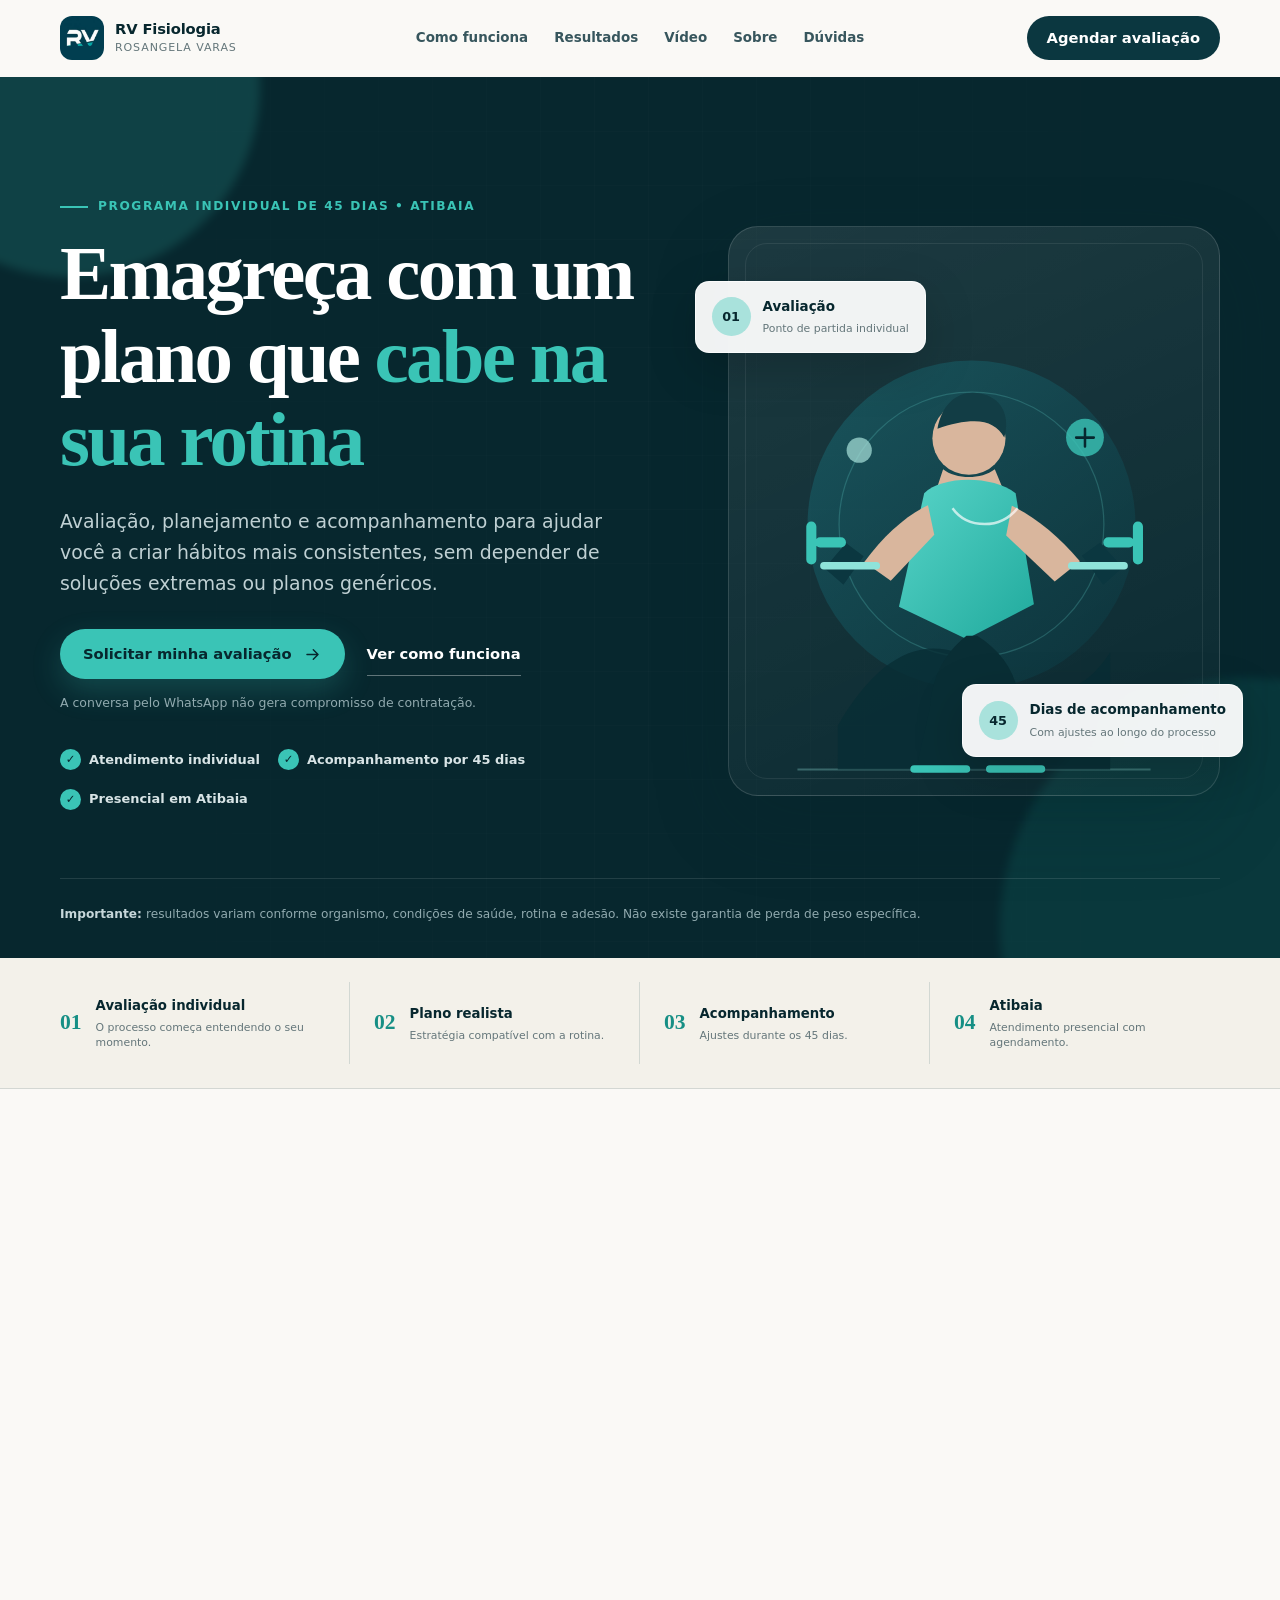
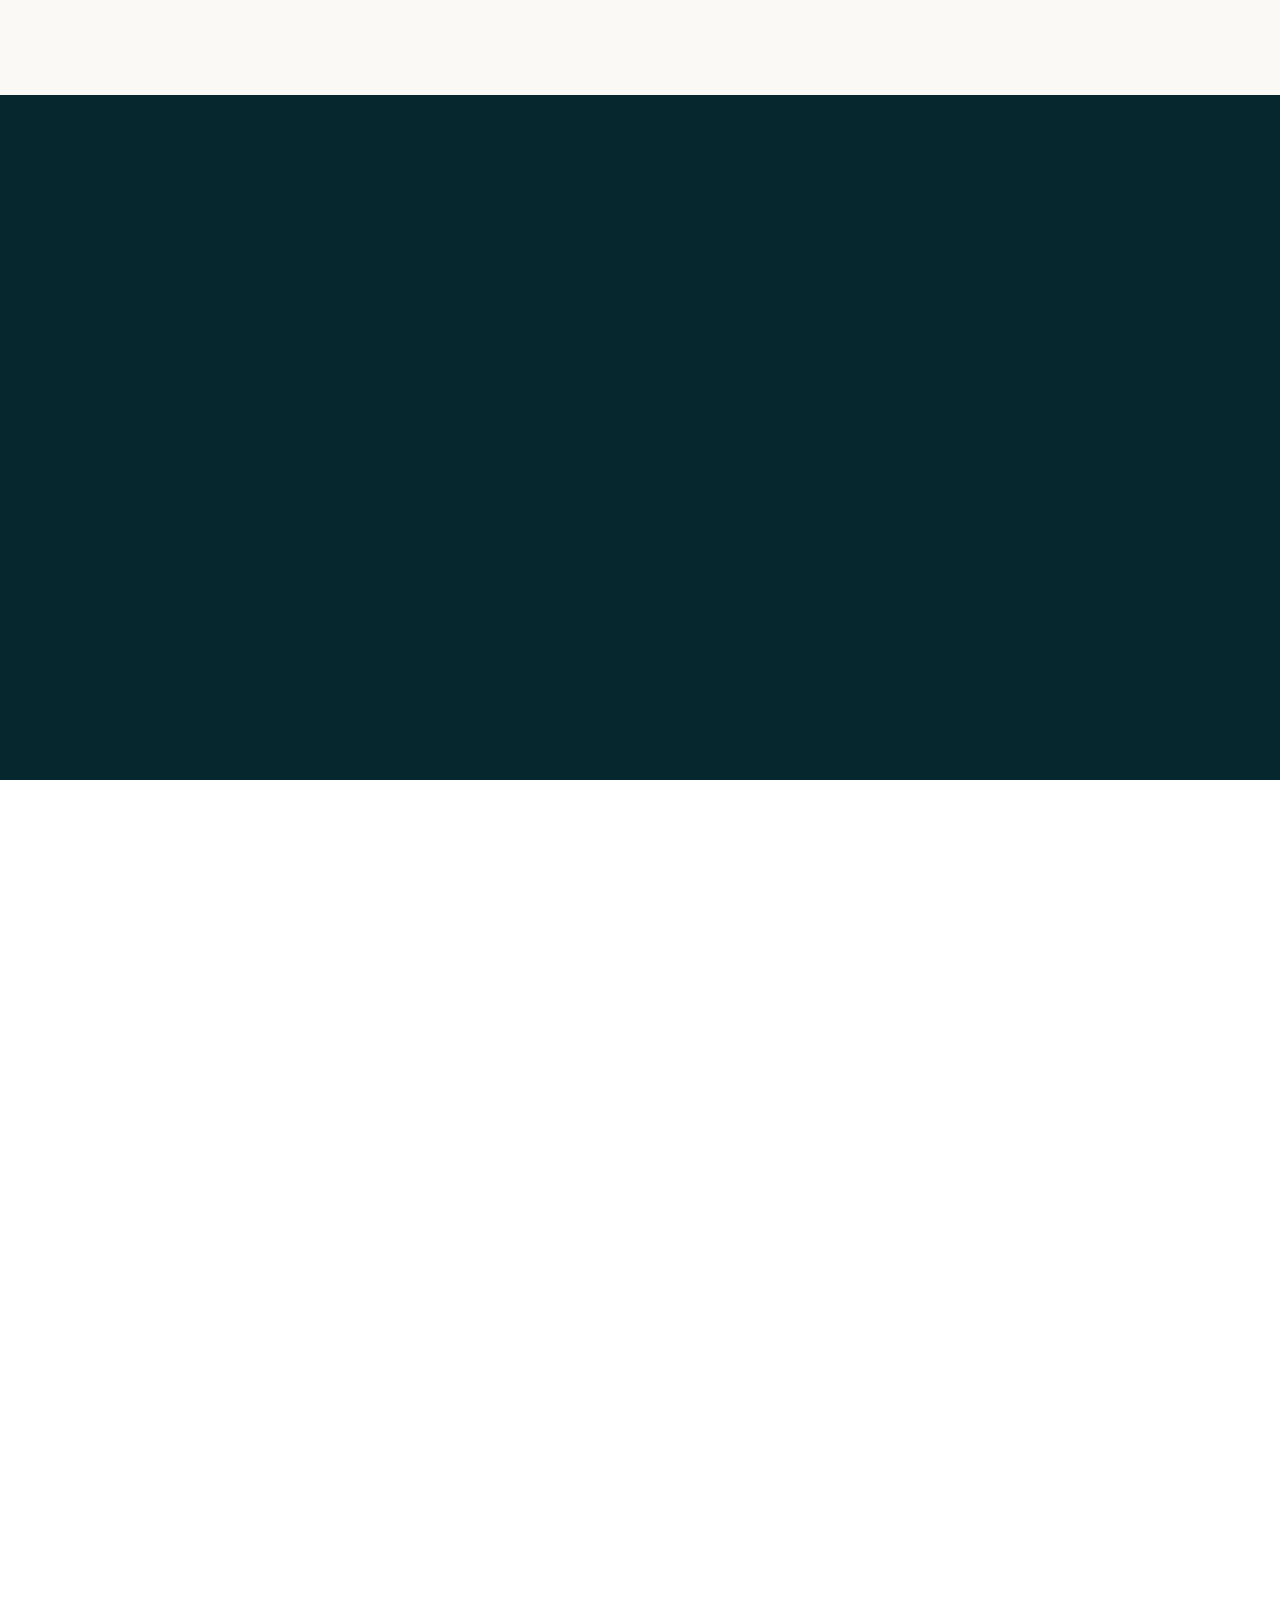
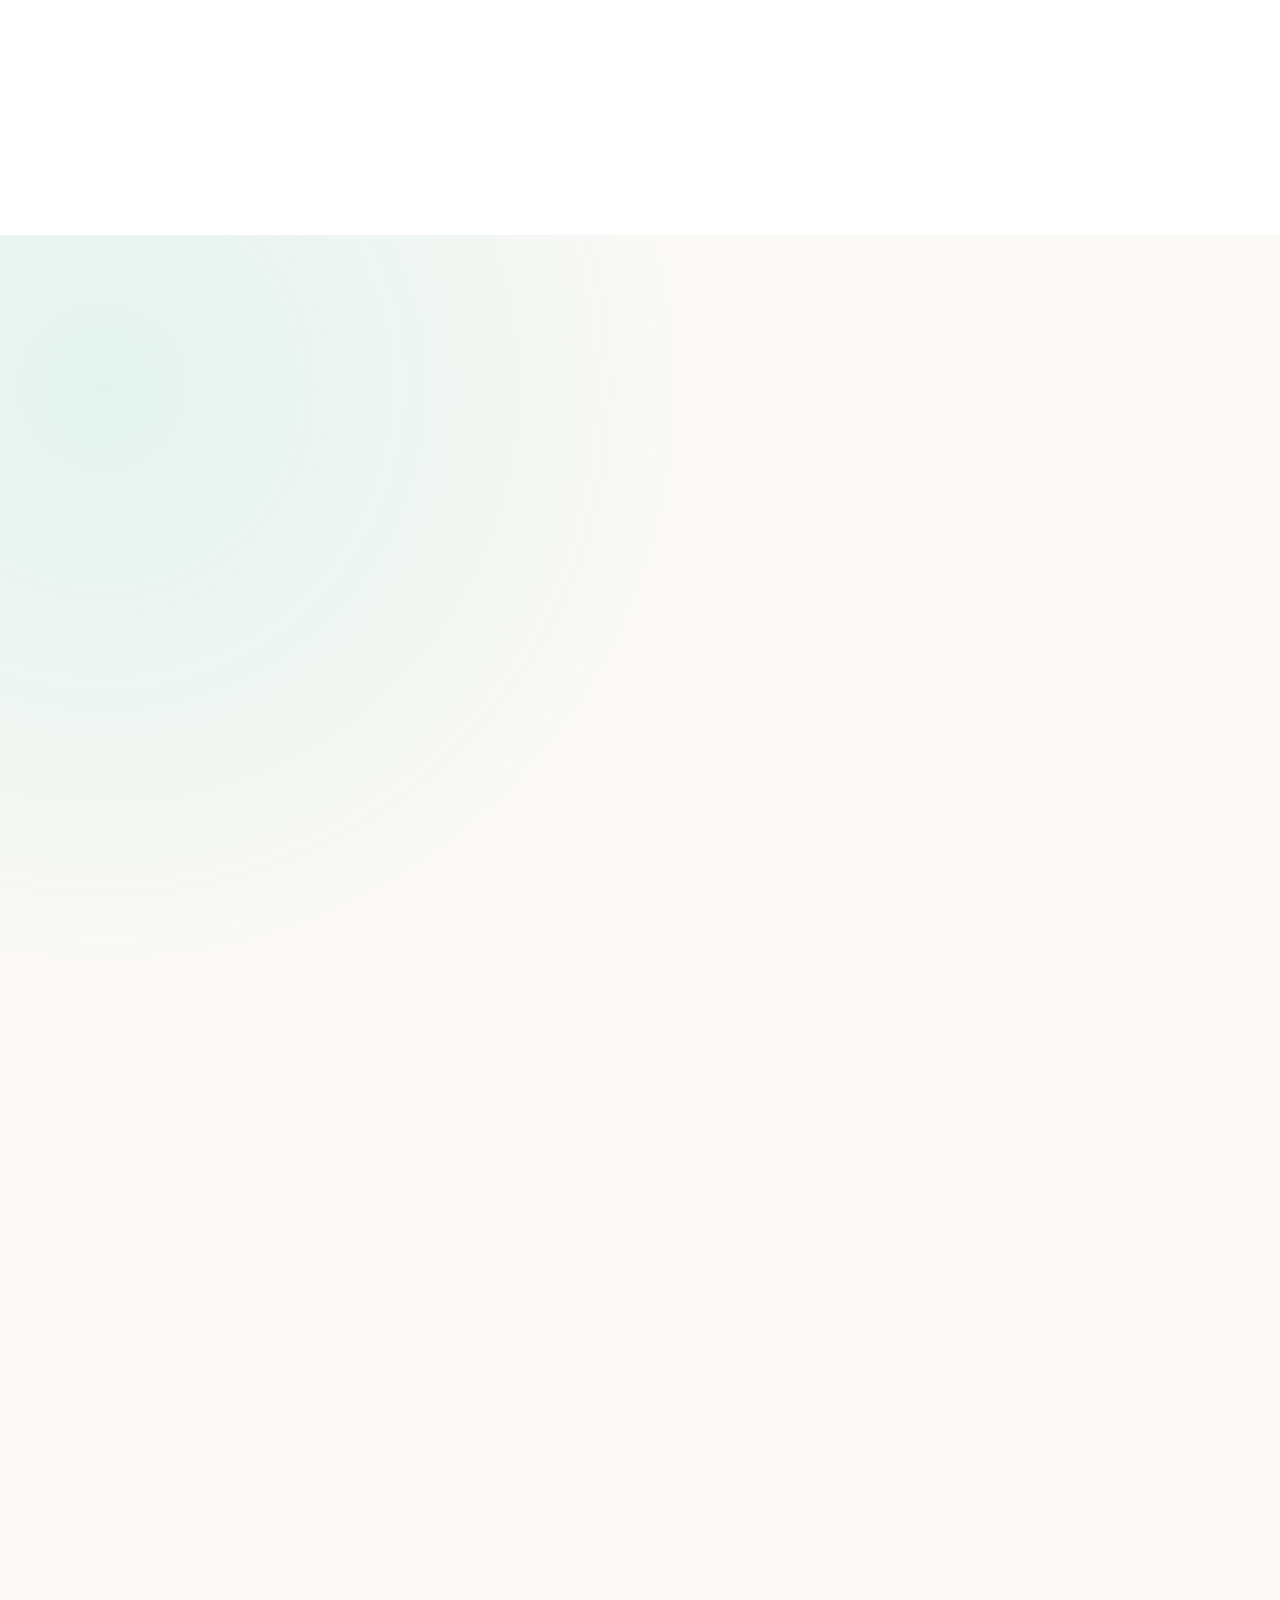
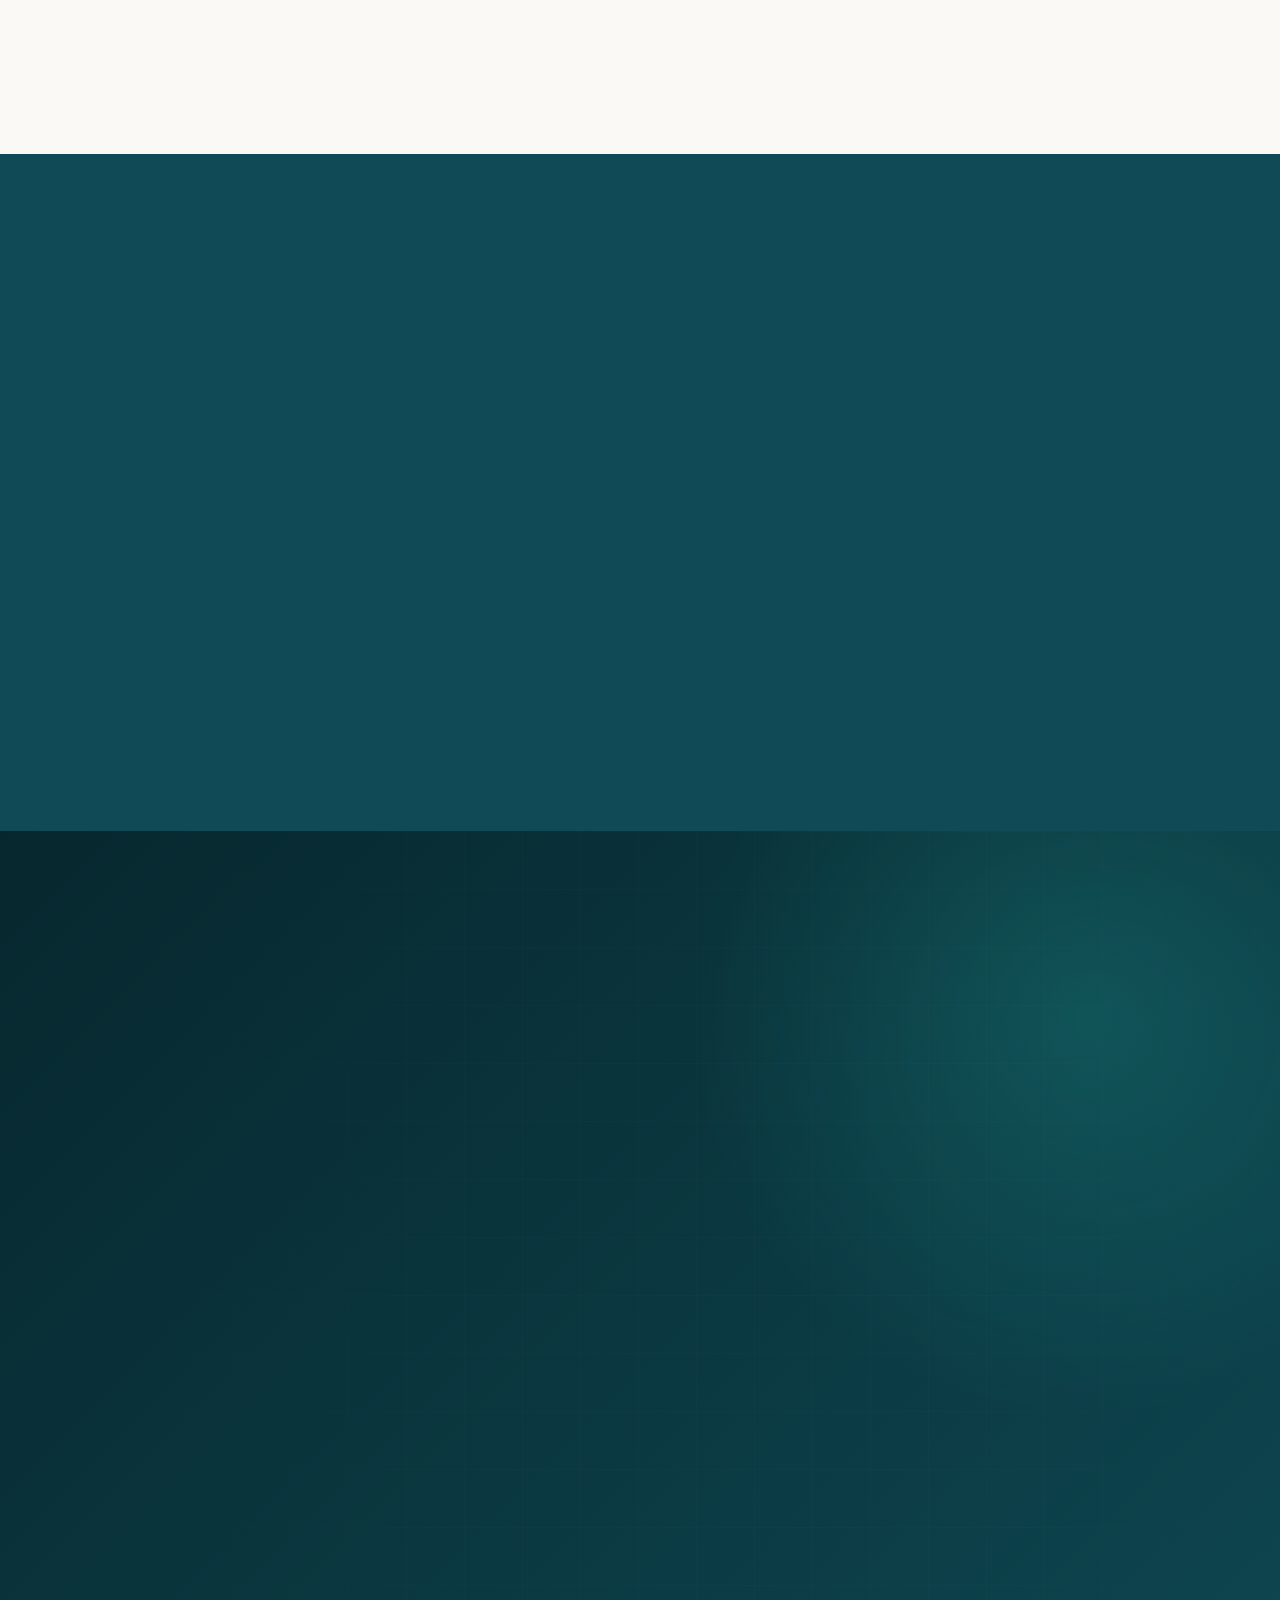
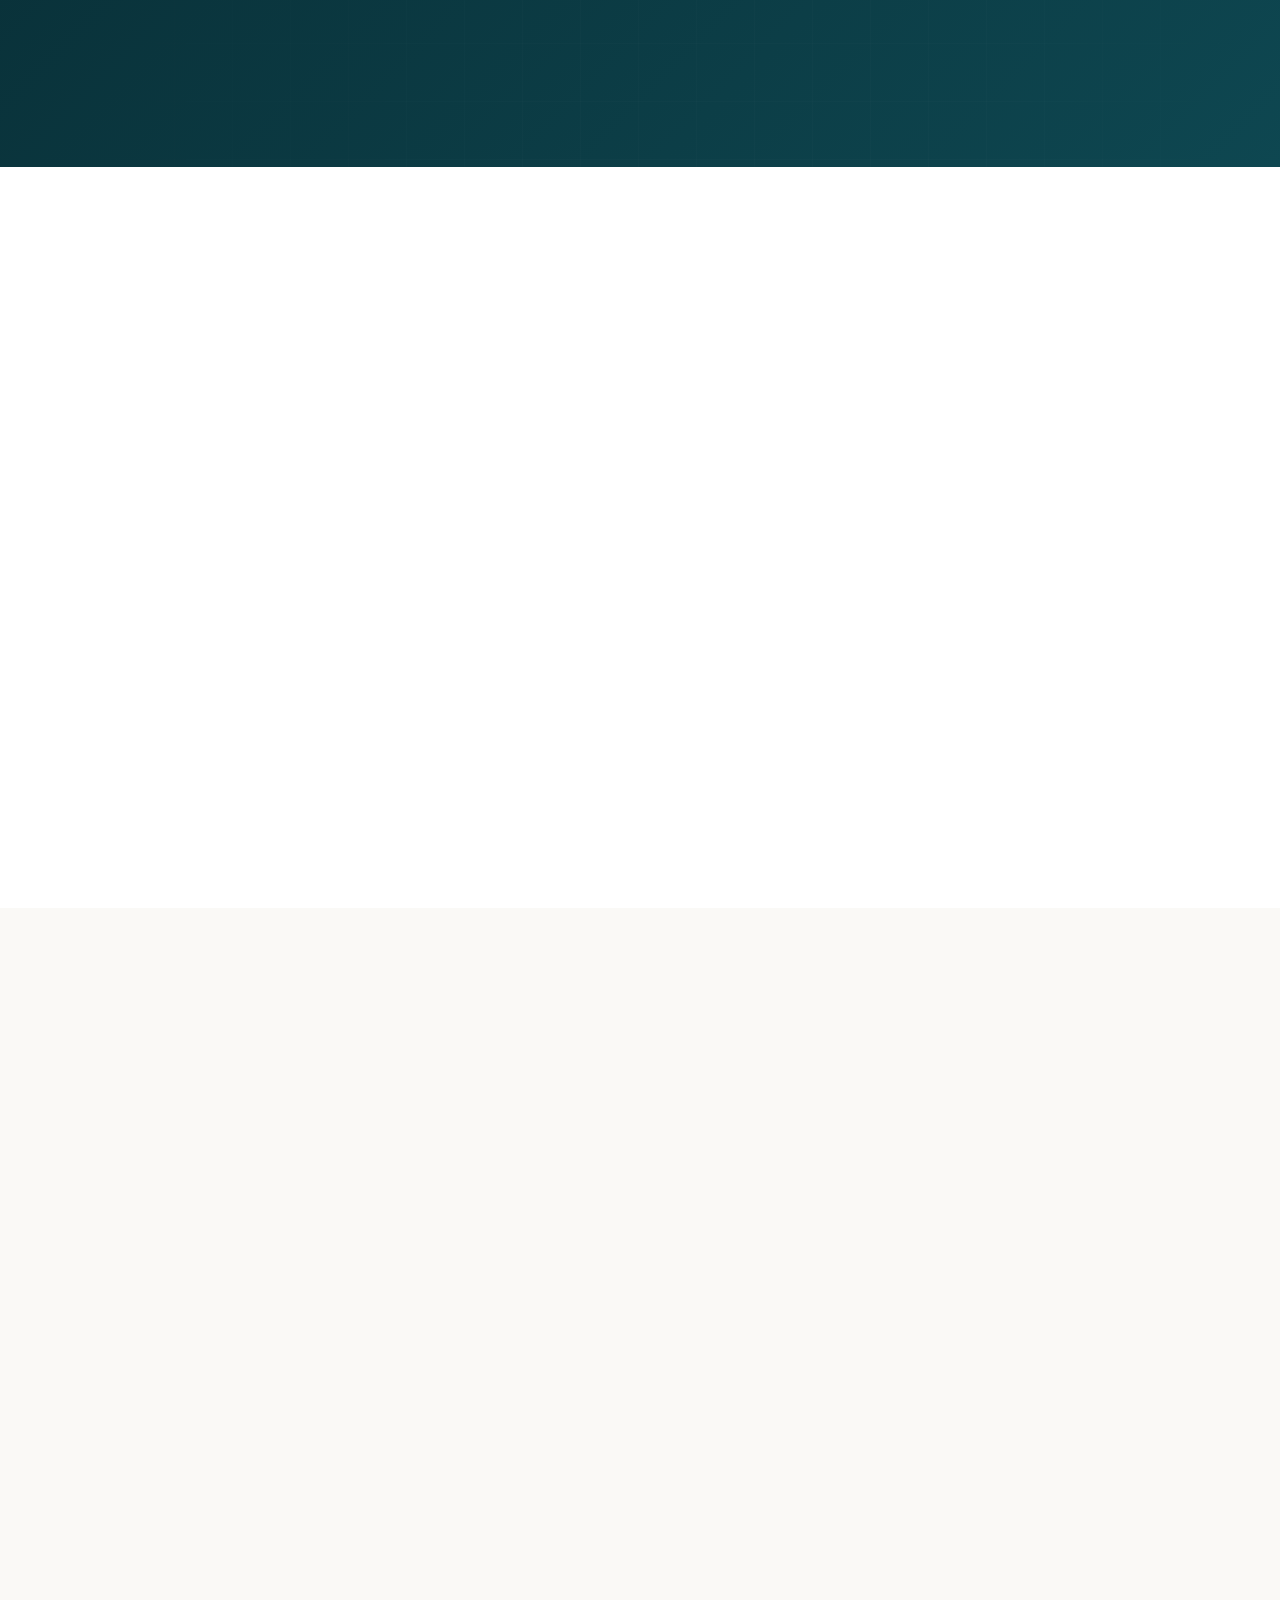
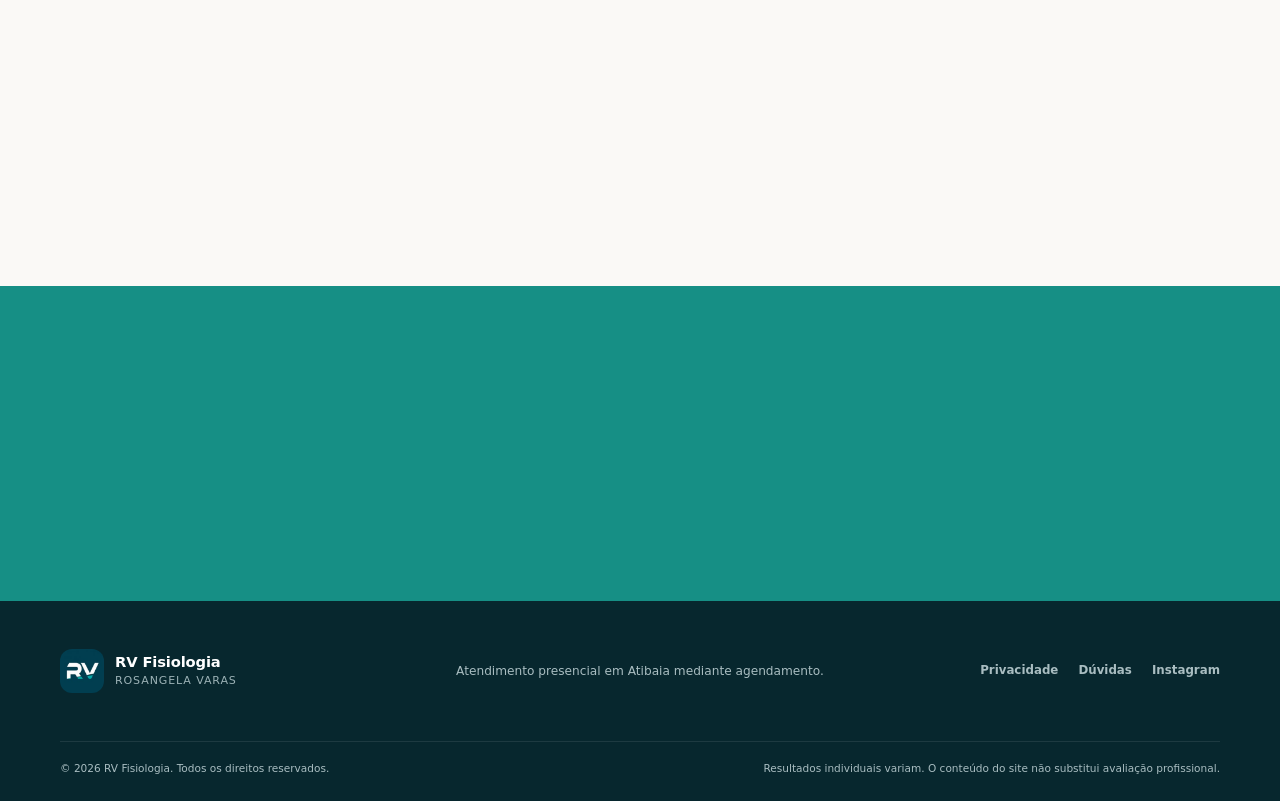
==== index.html @ ea852f0e "fix: corrige player de video e interacoes mobile" ====
<!DOCTYPE html>

<html class="no-js" lang="pt-BR">
<head>
<meta charset="utf-8"/>
<meta content="width=device-width, initial-scale=1" name="viewport"/>
<meta content="#0b3740" name="theme-color"/>
<meta content="light" name="color-scheme"/>
<meta content="strict-origin-when-cross-origin" name="referrer"/>
<meta content="default-src 'self'; base-uri 'self'; object-src 'none'; form-action 'self'; frame-src https://www.google.com https://maps.google.com; img-src 'self' data:; style-src 'self'; script-src 'self' 'sha256-1WeX8bfr0k5ToxYtBZJGhdjwXAAzT7e4zAeBMW6zmBA='; connect-src 'self'; font-src 'self'; media-src 'self'; worker-src 'none'; manifest-src 'self'; upgrade-insecure-requests" http-equiv="Content-Security-Policy"/>
<title>
   Programa de 45 Dias em Atibaia | Rosangela Varas
  </title>
<meta content="Programa individual de 45 dias em Atibaia, com avaliação, planejamento e acompanhamento adaptado à sua rotina. Solicite uma avaliação pelo WhatsApp." name="description"/>
<link href="https://wtffmatheus.github.io/landingpersonal/" rel="canonical"/>
<meta content="website" property="og:type"/>
<meta content="pt_BR" property="og:locale"/>
<meta content="Programa de 45 Dias | Rosangela Varas" property="og:title"/>
<meta content="Acompanhamento individual para construir uma rotina de emagrecimento mais consistente, sem soluções extremas." property="og:description"/>
<meta content="https://wtffmatheus.github.io/landingpersonal/" property="og:url"/>
<meta content="https://wtffmatheus.github.io/landingpersonal/assets/img/og-cover.png" property="og:image"/>
<meta content="1200" property="og:image:width"/>
<meta content="630" property="og:image:height"/>
<meta content="Programa de 45 Dias da RV Fisiologia" property="og:image:alt"/>
<meta content="summary_large_image" name="twitter:card"/>
<link href="assets/img/favicon.svg" rel="icon" type="image/svg+xml"/>
<link href="site.webmanifest" rel="manifest"/>
<link href="assets/css/styles.css?v=20260716-3" rel="stylesheet"/>
<script type="application/ld+json">
   {
  "@context": "https://schema.org",
  "@type": "ProfessionalService",
  "name": "RV Fisiologia — Rosangela Varas",
  "description": "Programa individual de 45 dias com avaliação, planejamento e acompanhamento em Atibaia.",
  "telephone": "+55 11 99123-4513",
  "url": "https://wtffmatheus.github.io/landingpersonal/",
  "sameAs": [
    "https://www.instagram.com/rvfisiologia/"
  ],
  "address": {
    "@type": "PostalAddress",
    "streetAddress": "Alameda Professor Lucas Nogueira Garcez, 1195",
    "addressLocality": "Atibaia",
    "addressRegion": "SP",
    "postalCode": "12942-020",
    "addressCountry": "BR"
  },
  "areaServed": "Atibaia e região",
  "logo": "https://wtffmatheus.github.io/landingpersonal/assets/img/logo-rv-oficial.png",
  "image": "https://wtffmatheus.github.io/landingpersonal/assets/img/og-cover.png"
}
  </script>
<script defer="" src="assets/js/main.js?v=20260716-3">
</script>
</head>
<body>
<a class="skip-link" href="#conteudo">
   Pular para o conteúdo
  </a>
<header class="site-header" data-header="">
<div class="container header-inner">
<a aria-label="RV Fisiologia — página inicial" class="brand" href="#inicio">
<img alt="" aria-hidden="true" height="48" src="assets/img/logo-rv-oficial.png" width="48"/>
<span>
<strong>
       RV Fisiologia
      </strong>
<small>
       Rosangela Varas
      </small>
</span>
</a>
<button aria-controls="menu-principal" aria-expanded="false" class="menu-toggle" data-menu-toggle="" type="button">
<span class="sr-only">
      Abrir menu
     </span>
<span aria-hidden="true">
</span>
<span aria-hidden="true">
</span>
<span aria-hidden="true">
</span>
</button>
<nav aria-label="Navegação principal" class="main-nav" data-menu="" id="menu-principal">
<a href="#como-funciona">
      Como funciona
     </a>
<a href="#resultados">
      Resultados
     </a>
<a href="#video">
      Vídeo
     </a>
<a href="#sobre">
      Sobre
     </a>
<a href="#duvidas">
      Dúvidas
     </a>
</nav>
<a class="button button--header js-whatsapp" data-event="header_whatsapp" href="https://wa.me/5511991234513?text=Ol%C3%A1%21%20Conheci%20o%20Programa%20de%2045%20Dias%20pelo%20site%20e%20gostaria%20de%20entender%20como%20funciona%20a%20avalia%C3%A7%C3%A3o%20inicial." rel="noopener noreferrer" target="_blank">
     Agendar avaliação
    </a>
</div>
</header>
<main id="conteudo">
<section aria-labelledby="hero-title" class="hero" id="inicio">
<div aria-hidden="true" class="hero-orb hero-orb--one">
</div>
<div aria-hidden="true" class="hero-orb hero-orb--two">
</div>
<div class="container hero-grid">
<div class="hero-copy reveal">
<p class="eyebrow eyebrow--light">
<span>
</span>
       Programa individual de 45 dias • Atibaia
      </p>
<h1 id="hero-title">
       Emagreça com um plano que
       <em>
        cabe na sua rotina
       </em>
</h1>
<p class="hero-lead">
       Avaliação, planejamento e acompanhamento para ajudar você a criar hábitos mais consistentes, sem depender de soluções extremas ou planos genéricos.
      </p>
<div class="hero-actions">
<a class="button button--primary js-whatsapp" data-event="hero_whatsapp" href="https://wa.me/5511991234513?text=Ol%C3%A1%21%20Conheci%20o%20Programa%20de%2045%20Dias%20pelo%20site%20e%20gostaria%20de%20entender%20como%20funciona%20a%20avalia%C3%A7%C3%A3o%20inicial." rel="noopener noreferrer" target="_blank">
        Solicitar minha avaliação
        <svg aria-hidden="true" viewbox="0 0 24 24">
<path d="M5 12h14M13 6l6 6-6 6">
</path>
</svg>
</a>
<a class="text-link" href="#como-funciona">
        Ver como funciona
       </a>
</div>
<p class="microcopy">
       A conversa pelo WhatsApp não gera compromisso de contratação.
      </p>
<ul aria-label="Características do programa" class="hero-trust">
<li>
<span aria-hidden="true">
         ✓
        </span>
        Atendimento individual
       </li>
<li>
<span aria-hidden="true">
         ✓
        </span>
        Acompanhamento por 45 dias
       </li>
<li>
<span aria-hidden="true">
         ✓
        </span>
        Presencial em Atibaia
       </li>
</ul>
</div>
<div aria-label="Visão geral do Programa de 45 Dias" class="hero-visual reveal">
<div class="visual-shell">
<img alt="Ilustração de uma rotina de acompanhamento físico individual" class="hero-illustration" height="760" src="assets/img/hero-training.svg" width="720"/>
<article class="floating-card floating-card--top">
<span aria-hidden="true" class="floating-icon">
         01
        </span>
<div>
<strong>
          Avaliação
         </strong>
<small>
          Ponto de partida individual
         </small>
</div>
</article>
<article class="floating-card floating-card--bottom">
<span aria-hidden="true" class="floating-icon">
         45
        </span>
<div>
<strong>
          Dias de acompanhamento
         </strong>
<small>
          Com ajustes ao longo do processo
         </small>
</div>
</article>
</div>
</div>
</div>
<div class="container hero-disclaimer">
<p>
<strong>
       Importante:
      </strong>
      resultados variam conforme organismo, condições de saúde, rotina e adesão. Não existe garantia de perda de peso específica.
     </p>
</div>
</section>
<section aria-label="Diferenciais do acompanhamento" class="trust-strip">
<div class="container trust-grid">
<article>
<span>
       01
      </span>
<div>
<strong>
        Avaliação individual
       </strong>
<small>
        O processo começa entendendo o seu momento.
       </small>
</div>
</article>
<article>
<span>
       02
      </span>
<div>
<strong>
        Plano realista
       </strong>
<small>
        Estratégia compatível com a rotina.
       </small>
</div>
</article>
<article>
<span>
       03
      </span>
<div>
<strong>
        Acompanhamento
       </strong>
<small>
        Ajustes durante os 45 dias.
       </small>
</div>
</article>
<article>
<span>
       04
      </span>
<div>
<strong>
        Atibaia
       </strong>
<small>
        Atendimento presencial com agendamento.
       </small>
</div>
</article>
</div>
</section>
<section aria-labelledby="problema-title" class="section section--soft" id="problema">
<div class="container split-layout">
<div class="section-heading reveal">
<p class="eyebrow">
<span>
</span>
       Um processo possível de manter
      </p>
<h2 id="problema-title">
       Você não precisa de mais uma tentativa impossível
      </h2>
<p>
       Quando o plano ignora sua rotina, qualquer resultado fica difícil de sustentar. A proposta é organizar o processo de forma progressiva e individual.
      </p>
</div>
<div class="problem-list reveal">
<article>
<span aria-hidden="true">
        01
       </span>
<div>
<h3>
         Planos genéricos
        </h3>
<p>
         Estratégias prontas costumam desconsiderar horários, limitações e histórico pessoal.
        </p>
</div>
</article>
<article>
<span aria-hidden="true">
        02
       </span>
<div>
<h3>
         Falta de constância
        </h3>
<p>
         Sem acompanhamento, é mais fácil perder a direção quando a semana não sai como planejado.
        </p>
</div>
</article>
<article>
<span aria-hidden="true">
        03
       </span>
<div>
<h3>
         Rotina corrida
        </h3>
<p>
         O programa busca encaixar o cuidado no dia a dia real, não em uma rotina perfeita que não existe.
        </p>
</div>
</article>
</div>
</div>
</section>
<section aria-labelledby="processo-title" class="section section--dark" id="como-funciona">
<div class="container">
<div class="section-heading section-heading--center reveal">
<p class="eyebrow eyebrow--light">
<span>
</span>
       Como funciona
      </p>
<h2 id="processo-title">
       Um caminho claro do primeiro contato à reavaliação
      </h2>
<p>
       Cada etapa tem uma função prática para tornar o acompanhamento mais organizado e compreensível.
      </p>
</div>
<ol class="timeline">
<li class="reveal">
<span class="timeline-number">
        01
       </span>
<div class="timeline-content">
<h3>
         Avaliação inicial
        </h3>
<p>
         Conversa sobre objetivo, rotina, histórico e condições atuais para entender o ponto de partida.
        </p>
</div>
</li>
<li class="reveal">
<span class="timeline-number">
        02
       </span>
<div class="timeline-content">
<h3>
         Planejamento individual
        </h3>
<p>
         Construção de uma estratégia compatível com disponibilidade, limitações e objetivo.
        </p>
</div>
</li>
<li class="reveal">
<span class="timeline-number">
        03
       </span>
<div class="timeline-content">
<h3>
         Aplicação acompanhada
        </h3>
<p>
         Execução do planejamento durante os 45 dias, com acompanhamento e ajustes necessários.
        </p>
</div>
</li>
<li class="reveal">
<span class="timeline-number">
        04
       </span>
<div class="timeline-content">
<h3>
         Reavaliação
        </h3>
<p>
         Análise da evolução e orientação sobre os próximos passos após o ciclo.
        </p>
</div>
</li>
</ol>
</div>
</section>
<section aria-labelledby="incluido-title" class="section" id="incluido">
<div class="container">
<div class="section-heading section-heading--wide reveal">
<div>
<p class="eyebrow">
<span>
</span>
        Programa de 45 dias
       </p>
<h2 id="incluido-title">
        Um acompanhamento pensado para sair do improviso
       </h2>
</div>
<p>
       As etapas são conectadas para que você entenda o que está fazendo, por que está fazendo e quais ajustes precisam acontecer.
      </p>
</div>
<div class="benefit-grid">
<article class="benefit-card benefit-card--featured reveal">
<span class="benefit-kicker">
        Base do programa
       </span>
<h3>
        Avaliação e estratégia individual
       </h3>
<p>
        O planejamento parte da sua realidade, em vez de aplicar uma fórmula igual para todas as pessoas.
       </p>
<div aria-hidden="true" class="feature-art">
<span>
</span>
<span>
</span>
<span>
</span>
<span>
</span>
</div>
</article>
<article class="benefit-card reveal">
<span aria-hidden="true" class="icon-box">
<svg viewbox="0 0 24 24">
<path d="M5 12h14M12 5v14">
</path>
</svg>
</span>
<h3>
        Ajustes progressivos
       </h3>
<p>
        O plano pode ser revisto conforme a resposta e as dificuldades encontradas durante o processo.
       </p>
</article>
<article class="benefit-card reveal">
<span aria-hidden="true" class="icon-box">
<svg viewbox="0 0 24 24">
<path d="M4 17l5-5 4 4 7-8">
</path>
<path d="M16 8h4v4">
</path>
</svg>
</span>
<h3>
        Visão de evolução
       </h3>
<p>
        Acompanhamento para observar mudanças, corrigir o caminho e manter o foco no objetivo definido.
       </p>
</article>
<article class="benefit-card reveal">
<span aria-hidden="true" class="icon-box">
<svg viewbox="0 0 24 24">
<circle cx="12" cy="12" r="8">
</circle>
<path d="M12 8v4l3 2">
</path>
</svg>
</span>
<h3>
        Rotina possível
       </h3>
<p>
        Uma abordagem que considera tempo disponível e limitações, sem depender de uma agenda perfeita.
       </p>
</article>
<article class="benefit-card reveal">
<span aria-hidden="true" class="icon-box">
<svg viewbox="0 0 24 24">
<path d="M7 11a5 5 0 0 1 10 0v2a5 5 0 0 1-10 0z">
</path>
<path d="M9 19h6">
</path>
</svg>
</span>
<h3>
        Orientação próxima
       </h3>
<p>
        Espaço para esclarecer dúvidas e entender melhor o processo ao longo dos 45 dias.
       </p>
</article>
</div>
<div class="section-action reveal">
<a class="button button--dark js-whatsapp" data-event="program_whatsapp" href="https://wa.me/5511991234513?text=Ol%C3%A1%21%20Gostaria%20de%20entender%20o%20que%20est%C3%A1%20inclu%C3%ADdo%20no%20Programa%20de%2045%20Dias." rel="noopener noreferrer" target="_blank">
       Entender como funciona para mim
      </a>
</div>
</div>
</section>
<section aria-labelledby="resultados-title" class="section results-section" id="resultados">
<div class="container">
<div class="section-heading section-heading--wide reveal">
<div>
<p class="eyebrow">
<span>
</span>
        Evoluções reais
       </p>
<h2 id="resultados-title">
        Resultados que mostram a força de um processo acompanhado
       </h2>
</div>
<p>
       Estes casos são exemplos individuais enviados pela equipe. Eles mostram possibilidades, não uma promessa de que todas as pessoas terão a mesma evolução.
      </p>
</div>
<div class="results-grid">
<article class="result-card reveal">
<div class="result-media result-media--man">
<img alt="Homem em ambiente de academia após evolução física individual" height="1200" loading="lazy" src="assets/img/resultado-10kg.webp" width="900"/>
<span class="result-badge">
<strong>
          10 kg
         </strong>
<small>
          resultado informado
         </small>
</span>
</div>
<div class="result-copy">
<p class="result-kicker">
         Caso real
        </p>
<h3>
         10 kg eliminados
        </h3>
<p>
         Uma evolução construída dentro da realidade e do processo desta pessoa, com acompanhamento e constância.
        </p>
</div>
</article>
<article class="result-card reveal">
<div class="result-media result-media--woman">
<img alt="Mulher após evolução física individual em espaço profissional" height="1200" loading="lazy" src="assets/img/resultado-55kg.webp" width="900"/>
<span class="result-badge">
<strong>
          55 kg
         </strong>
<small>
          resultado informado
         </small>
</span>
</div>
<div class="result-copy">
<p class="result-kicker">
         Caso real
        </p>
<h3>
         55 kg eliminados
        </h3>
<p>
         Um resultado individual expressivo, que não deve ser usado como prazo, meta ou garantia para outras pessoas.
        </p>
</div>
</article>
</div>
<div class="results-note reveal" role="note">
<strong>
       Resultados individuais variam.
      </strong>
<span>
       Organismo, condições de saúde, rotina, tempo de acompanhamento e adesão influenciam a evolução. A avaliação é indispensável.
      </span>
</div>
</div>
</section>
<section aria-labelledby="qualificacao-title" class="section section--accent" id="qualificacao">
<div class="container qualification-grid">
<div class="qualification-intro reveal">
<p class="eyebrow eyebrow--light">
<span>
</span>
       Para quem é
      </p>
<h2 id="qualificacao-title">
       O programa pode fazer sentido para você que busca...
      </h2>
</div>
<div class="qualification-card reveal">
<ul class="check-list">
<li>
<span aria-hidden="true">
         ✓
        </span>
        Emagrecer com orientação individual.
       </li>
<li>
<span aria-hidden="true">
         ✓
        </span>
        Criar uma estratégia compatível com a rotina.
       </li>
<li>
<span aria-hidden="true">
         ✓
        </span>
        Melhorar a consistência sem medidas extremas.
       </li>
<li>
<span aria-hidden="true">
         ✓
        </span>
        Entender melhor o próprio processo.
       </li>
<li>
<span aria-hidden="true">
         ✓
        </span>
        Participar ativamente das etapas e orientações.
       </li>
</ul>
<div class="notice">
<strong>
        Antes de começar
       </strong>
<p>
        Cada caso precisa ser avaliado individualmente. Pessoas com condições de saúde específicas podem precisar de liberação ou acompanhamento de outros profissionais.
       </p>
</div>
</div>
</div>
</section>
<section aria-labelledby="video-title" class="section section--video" id="video">
<div class="container video-grid">
<div class="video-copy reveal">
<p class="eyebrow eyebrow--light">
<span>
</span>
       Conteúdo explicativo
      </p>
<h2 id="video-title">
       Saúde e condicionamento vão além do número da balança
      </h2>
<p>
       Assista ao vídeo explicativo enviado pela equipe. Ele reforça a importância de olhar para o corpo de forma mais ampla e responsável.
      </p>
<ul class="video-points">
<li>
<span aria-hidden="true">
         ✓
        </span>
        Informação profissional e educativa.
       </li>
<li>
<span aria-hidden="true">
         ✓
        </span>
        Sem reprodução automática ou rastreamento externo.
       </li>
<li>
<span aria-hidden="true">
         ✓
        </span>
        O conteúdo não substitui avaliação individual.
       </li>
</ul>
<div class="video-actions">
<a class="button button--light" data-event="instagram_video" href="https://www.instagram.com/rvfisiologia/" rel="noopener noreferrer" target="_blank">
        Acompanhar no Instagram
       </a>
<a class="text-link js-whatsapp" data-event="video_whatsapp" href="https://wa.me/5511991234513?text=Ol%C3%A1%21%20Assisti%20ao%20v%C3%ADdeo%20no%20site%20e%20gostaria%20de%20entender%20como%20funciona%20a%20avalia%C3%A7%C3%A3o." rel="noopener noreferrer" target="_blank">
        Tirar uma dúvida
       </a>
</div>
</div>
<div class="video-shell reveal">
<button aria-controls="video-explicativo" aria-label="Reproduzir vídeo explicativo" class="video-play-button" data-video-play="" type="button"><span aria-hidden="true" class="video-play-icon">▶</span><span>Reproduzir vídeo</span></button><video controls="" data-explainer-video="" id="video-explicativo" playsinline="" poster="assets/img/video-poster.webp?v=20260716-3" preload="none" webkit-playsinline="">
<source src="assets/video/explicacao-saude-condicionamento.mp4?v=20260716-3" type="video/mp4"/>
       Seu navegador não conseguiu reproduzir o vídeo. Você ainda pode acompanhar os conteúdos pelo Instagram da RV Fisiologia.
      </video><p class="video-fallback" data-video-fallback="" hidden="">O navegador não conseguiu iniciar o player. <a href="assets/video/explicacao-saude-condicionamento.mp4?v=20260716-3" rel="noopener noreferrer" target="_blank">Abrir o vídeo diretamente</a></p>
<div class="video-caption">
<span aria-hidden="true" class="video-dot">
</span>
<span>
        Vídeo vertical • 1 min 36 s
       </span>
</div>
</div>
</div>
</section>
<section aria-labelledby="sobre-title" class="section" id="sobre">
<div class="container about-grid">
<div class="about-visual reveal">
<div class="about-mark">
<img alt="Símbolo da RV Fisiologia" class="official-logo" height="150" src="assets/img/logo-rv-oficial.png" width="150"/>
</div>
<div class="about-stat">
<strong>
        45
       </strong>
<span>
        dias de acompanhamento estruturado
       </span>
</div>
</div>
<div class="about-copy reveal">
<p class="eyebrow">
<span>
</span>
       Quem conduz o processo
      </p>
<h2 id="sobre-title">
       Rosangela Varas
      </h2>
<p class="about-lead">
       Um acompanhamento próximo, organizado e construído a partir da rotina real de cada pessoa.
      </p>
<p>
       A proposta do programa é substituir soluções genéricas por um processo com avaliação, planejamento e acompanhamento durante um ciclo definido.
      </p>
<p>
       Antes de qualquer início, o objetivo é entender se o formato é adequado para o seu momento e explicar com clareza como as etapas funcionam.
      </p>
<ul class="about-points">
<li>
        Atendimento individualizado
       </li>
<li>
        Programa presencial em Atibaia
       </li>
<li>
        Planejamento adaptado à rotina
       </li>
</ul>
<!-- IMPORTANTE: inserir formação, registro profissional e experiência apenas após validação documental. -->
</div>
</div>
</section>
<section aria-labelledby="faq-title" class="section section--soft" id="duvidas">
<div class="container faq-layout">
<div class="section-heading reveal">
<p class="eyebrow">
<span>
</span>
       Dúvidas frequentes
      </p>
<h2 id="faq-title">
       Informação clara antes de decidir
      </h2>
<p>
       Estas respostas explicam o funcionamento geral. Os detalhes do seu caso são tratados na avaliação inicial.
      </p>
<a class="text-link text-link--dark js-whatsapp" data-event="faq_whatsapp" href="https://wa.me/5511991234513?text=Ol%C3%A1%21%20Tenho%20uma%20d%C3%BAvida%20sobre%20o%20Programa%20de%2045%20Dias." rel="noopener noreferrer" target="_blank">
       Fazer outra pergunta pelo WhatsApp
      </a>
</div>
<div class="accordion reveal" data-accordion="">
<article class="accordion-item">
<h3>
<button aria-controls="faq-1" aria-expanded="true" type="button">
<span>
          Como funciona o programa de 45 dias?
         </span>
<span aria-hidden="true" class="accordion-icon">
</span>
</button>
</h3>
<div class="accordion-panel" id="faq-1">
<p>
         O processo é dividido em avaliação inicial, planejamento individual, aplicação acompanhada e reavaliação ao final do ciclo.
        </p>
</div>
</article>
<article class="accordion-item">
<h3>
<button aria-controls="faq-2" aria-expanded="false" type="button">
<span>
          O atendimento é presencial?
         </span>
<span aria-hidden="true" class="accordion-icon">
</span>
</button>
</h3>
<div class="accordion-panel" hidden="" id="faq-2">
<p>
         Sim. O atendimento informado é presencial em Atibaia, mediante agendamento pelo WhatsApp.
        </p>
</div>
</article>
<article class="accordion-item">
<h3>
<button aria-controls="faq-3" aria-expanded="false" type="button">
<span>
          Preciso já praticar exercícios?
         </span>
<span aria-hidden="true" class="accordion-icon">
</span>
</button>
</h3>
<div class="accordion-panel" hidden="" id="faq-3">
<p>
         Não é necessário já ter uma rotina perfeita. A avaliação serve justamente para entender seu ponto de partida e verificar a abordagem adequada.
        </p>
</div>
</article>
<article class="accordion-item">
<h3>
<button aria-controls="faq-4" aria-expanded="false" type="button">
<span>
          O programa é igual para todos?
         </span>
<span aria-hidden="true" class="accordion-icon">
</span>
</button>
</h3>
<div class="accordion-panel" hidden="" id="faq-4">
<p>
         Não. A proposta é considerar objetivo, rotina, histórico e limitações antes de organizar o planejamento.
        </p>
</div>
</article>
<article class="accordion-item">
<h3>
<button aria-controls="faq-5" aria-expanded="false" type="button">
<span>
          Existe garantia de perder 10 kg?
         </span>
<span aria-hidden="true" class="accordion-icon">
</span>
</button>
</h3>
<div class="accordion-panel" hidden="" id="faq-5">
<p>
         Não. Resultados variam de pessoa para pessoa. A avaliação inicial é necessária para definir objetivos responsáveis e compatíveis com cada caso.
        </p>
</div>
</article>
<article class="accordion-item">
<h3>
<button aria-controls="faq-6" aria-expanded="false" type="button">
<span>
          O que acontece depois da mensagem?
         </span>
<span aria-hidden="true" class="accordion-icon">
</span>
</button>
</h3>
<div class="accordion-panel" hidden="" id="faq-6">
<p>
         A equipe recebe suas informações, esclarece dúvidas e orienta sobre disponibilidade e próximos passos para a avaliação.
        </p>
</div>
</article>
</div>
</div>
</section>
<section aria-labelledby="lead-title" class="section lead-section" id="avaliacao">
<div class="container lead-grid">
<div class="lead-copy reveal">
<p class="eyebrow eyebrow--light">
<span>
</span>
       Primeiro passo
      </p>
<h2 id="lead-title">
       Conte seu objetivo e receba as orientações iniciais
      </h2>
<p>
       Preencha os campos para montar uma mensagem organizada. Nenhum dado é enviado para este site: ao continuar, o WhatsApp será aberto com o texto pronto para você revisar.
      </p>
<div class="privacy-note">
<svg aria-hidden="true" viewbox="0 0 24 24">
<path d="M7 10V7a5 5 0 0 1 10 0v3">
</path>
<rect height="10" rx="2" width="14" x="5" y="10">
</rect>
</svg>
<span>
        Sem cadastro, senha ou armazenamento de dados no site.
       </span>
</div>
</div>
<form class="lead-form reveal" id="lead-form" novalidate="">
<div class="field">
<label for="nome">
        Seu nome
       </label>
<input autocomplete="name" id="nome" maxlength="60" name="nome" placeholder="Como podemos chamar você?" required="" type="text"/>
<span aria-live="polite" class="field-error" id="nome-error">
</span>
</div>
<div class="field">
<label for="objetivo">
        Objetivo principal
       </label>
<select id="objetivo" name="objetivo" required="">
<option value="">
         Selecione uma opção
        </option>
<option value="emagrecer com acompanhamento">
         Emagrecer com acompanhamento
        </option>
<option value="criar uma rotina mais consistente">
         Criar uma rotina mais consistente
        </option>
<option value="retomar os cuidados com a saúde">
         Retomar os cuidados com a saúde
        </option>
<option value="entender se o programa é indicado para mim">
         Entender se o programa é indicado para mim
        </option>
</select>
<span aria-live="polite" class="field-error" id="objetivo-error">
</span>
</div>
<div class="field">
<label for="dificuldade">
        Maior dificuldade
        <span>
         (opcional)
        </span>
</label>
<textarea id="dificuldade" maxlength="240" name="dificuldade" placeholder="Ex.: falta de tempo, constância ou dificuldade para começar" rows="4"></textarea>
<div class="field-meta">
<span>
         Evite informar dados médicos sensíveis.
        </span>
<span data-counter="">
         0/240
        </span>
</div>
</div>
<label class="consent-row">
<input id="consentimento" required="" type="checkbox"/>
<span>
        Entendo que a mensagem será aberta no WhatsApp e que este formulário não realiza diagnóstico.
       </span>
</label>
<span aria-live="polite" class="field-error" id="consentimento-error">
</span>
<button class="button button--primary button--full" type="submit">
       Conversar pelo WhatsApp
       <svg aria-hidden="true" viewbox="0 0 24 24">
<path d="M5 12h14M13 6l6 6-6 6">
</path>
</svg>
</button>
</form>
</div>
</section>
<section aria-labelledby="contact-title" class="section contact-section" id="contato">
<div class="container contact-grid">
<div class="contact-card reveal">
<p class="eyebrow">
<span>
</span>
       Atendimento presencial
      </p>
<h2 id="contact-title">
       RV Fisiologia em Atibaia
      </h2>
<p>
       Entre em contato para verificar disponibilidade e combinar a avaliação inicial.
      </p>
<address>
<div>
<span>
         Endereço
        </span>
<strong>
         Alameda Prof. Lucas Nogueira Garcez, 1195
         <br/>
         Vila Thais — Atibaia/SP
        </strong>
</div>
<div>
<span>
         WhatsApp
        </span>
<a href="tel:+5511991234513">
         (11) 99123-4513
        </a>
</div>
<div>
<span>
         Instagram
        </span>
<a href="https://www.instagram.com/rvfisiologia/" rel="noopener noreferrer" target="_blank">
         @rvfisiologia
        </a>
</div>
</address>
<div class="contact-actions">
<a class="button button--dark js-whatsapp" data-event="contact_whatsapp" href="https://wa.me/5511991234513?text=Ol%C3%A1%21%20Gostaria%20de%20agendar%20uma%20avalia%C3%A7%C3%A3o%20inicial." rel="noopener noreferrer" target="_blank">
        Chamar no WhatsApp
       </a>
<a class="button button--ghost" href="https://www.google.com/maps/search/?api=1&amp;query=Alameda%20Professor%20Lucas%20Nogueira%20Garcez%201195%20Atibaia%20SP" rel="noopener noreferrer" target="_blank">
        Abrir no mapa
       </a>
<a class="button button--ghost" data-event="contact_instagram" href="https://www.instagram.com/rvfisiologia/" rel="noopener noreferrer" target="_blank">
        Ver Instagram
       </a>
</div>
</div>
<div class="map-card reveal" data-map-container="">
<div class="map-placeholder">
<span aria-hidden="true" class="map-pin">
<svg viewbox="0 0 24 24">
<path d="M20 10c0 5-8 11-8 11S4 15 4 10a8 8 0 1 1 16 0z">
</path>
<circle cx="12" cy="10" r="2.5">
</circle>
</svg>
</span>
<strong>
        Atibaia — SP
       </strong>
<p>
        O mapa externo só será carregado após sua autorização.
       </p>
<button class="button button--ghost" data-load-map="" type="button">
        Carregar mapa
       </button>
</div>
</div>
</div>
</section>
<section aria-labelledby="final-title" class="final-cta">
<div class="container final-cta-inner reveal">
<div>
<p class="eyebrow eyebrow--light">
<span>
</span>
       Comece pela conversa
      </p>
<h2 id="final-title">
       Dê o primeiro passo com uma avaliação individual
      </h2>
<p>
       Explique seu objetivo e descubra como o Programa de 45 Dias pode ser adaptado à sua rotina.
      </p>
</div>
<a class="button button--light js-whatsapp" data-event="final_whatsapp" href="https://wa.me/5511991234513?text=Ol%C3%A1%21%20Gostaria%20de%20solicitar%20uma%20avalia%C3%A7%C3%A3o%20individual%20para%20o%20Programa%20de%2045%20Dias." rel="noopener noreferrer" target="_blank">
      Solicitar avaliação
     </a>
</div>
</section>
</main>
<footer class="site-footer">
<div class="container footer-main">
<a aria-label="Voltar ao início" class="brand brand--footer" href="#inicio">
<img alt="" aria-hidden="true" height="48" src="assets/img/logo-rv-oficial.png" width="48"/>
<span>
<strong>
       RV Fisiologia
      </strong>
<small>
       Rosangela Varas
      </small>
</span>
</a>
<p>
     Atendimento presencial em Atibaia mediante agendamento.
    </p>
<nav aria-label="Links do rodapé">
<a href="politica-de-privacidade.html">
      Privacidade
     </a>
<a href="#duvidas">
      Dúvidas
     </a>
<a href="https://www.instagram.com/rvfisiologia/" rel="noopener noreferrer" target="_blank">
      Instagram
     </a>
</nav>
</div>
<div class="container footer-bottom">
<p>
     ©
     <span data-year="">
      2026
     </span>
     RV Fisiologia. Todos os direitos reservados.
    </p>
<p>
     Resultados individuais variam. O conteúdo do site não substitui avaliação profissional.
    </p>
</div>
</footer>
<a class="mobile-cta js-whatsapp" data-event="mobile_fixed_whatsapp" href="https://wa.me/5511991234513?text=Ol%C3%A1%21%20Conheci%20o%20Programa%20de%2045%20Dias%20pelo%20site%20e%20gostaria%20de%20solicitar%20uma%20avalia%C3%A7%C3%A3o." rel="noopener noreferrer" target="_blank">
<span>
    Solicitar avaliação
   </span>
<svg aria-hidden="true" viewbox="0 0 24 24">
<path d="M5 12h14M13 6l6 6-6 6">
</path>
</svg>
</a>
</body>
</html>
---- assets/css/styles.css ----
:root {
  --petroleo-950: #07272e;
  --petroleo-900: #0b3740;
  --petroleo-800: #104a56;
  --petroleo-700: #155f6d;
  --turquesa-600: #168f85;
  --turquesa-500: #20aa9d;
  --turquesa-400: #3ac4b6;
  --turquesa-200: #a9e2dc;
  --areia-50: #faf9f6;
  --areia-100: #f3f1ea;
  --areia-200: #e8e3d8;
  --branco: #ffffff;
  --texto: #183238;
  --texto-suave: #64767a;
  --linha: rgba(14, 62, 74, 0.14);
  --erro: #b42318;
  --sombra-1: 0 18px 55px rgba(7, 39, 46, 0.10);
  --sombra-2: 0 28px 80px rgba(7, 39, 46, 0.18);
  --radius-sm: 10px;
  --radius-md: 18px;
  --radius-lg: 30px;
  --container: 1160px;
  --header-height: 76px;
  --font-body: Inter, ui-sans-serif, system-ui, -apple-system, BlinkMacSystemFont, "Segoe UI", sans-serif;
  --font-display: Georgia, "Times New Roman", serif;
}

*, *::before, *::after { box-sizing: border-box; }
html { scroll-behavior: smooth; scroll-padding-top: calc(var(--header-height) + 24px); }
body { margin: 0; min-width: 320px; color: var(--texto); background: var(--branco); font-family: var(--font-body); font-size: 16px; line-height: 1.65; -webkit-font-smoothing: antialiased; text-rendering: optimizeLegibility; }
body.menu-open { overflow: hidden; }
img, svg { display: block; max-width: 100%; }
a { color: inherit; text-decoration: none; }
button, input, select, textarea { font: inherit; }
button, select { cursor: pointer; }
address { font-style: normal; }
::selection { color: var(--petroleo-950); background: var(--turquesa-200); }

.container { width: min(calc(100% - 40px), var(--container)); margin-inline: auto; }
.section { padding: clamp(76px, 9vw, 124px) 0; }
.section--soft { background: var(--areia-50); }
.section--dark { color: var(--branco); background: var(--petroleo-950); }
.section--accent { color: var(--branco); background: var(--petroleo-800); }

h1, h2, h3, p { margin-top: 0; }
h1, h2, h3 { color: var(--petroleo-950); font-family: var(--font-display); font-weight: 700; line-height: 1.08; letter-spacing: -0.035em; }
h1 { max-width: 760px; margin-bottom: 24px; font-size: clamp(2.75rem, 6vw, 5.7rem); }
h2 { margin-bottom: 20px; font-size: clamp(2.1rem, 4vw, 3.65rem); }
h3 { margin-bottom: 12px; font-size: clamp(1.25rem, 2vw, 1.55rem); }
p { margin-bottom: 20px; }

.sr-only { position: absolute; width: 1px; height: 1px; padding: 0; margin: -1px; overflow: hidden; clip: rect(0,0,0,0); white-space: nowrap; border: 0; }
.skip-link { position: fixed; top: 12px; left: 12px; z-index: 9999; padding: 12px 16px; color: var(--branco); background: var(--petroleo-950); border-radius: 8px; transform: translateY(-180%); }
.skip-link:focus { transform: translateY(0); }

:focus-visible { outline: 3px solid var(--turquesa-400); outline-offset: 4px; }

.eyebrow { display: flex; align-items: center; gap: 10px; margin-bottom: 18px; color: var(--turquesa-600); font-size: .76rem; font-weight: 800; line-height: 1.3; letter-spacing: .13em; text-transform: uppercase; }
.eyebrow span { width: 28px; height: 2px; background: currentColor; }
.eyebrow--light { color: var(--turquesa-400); }

.button { min-height: 50px; display: inline-flex; align-items: center; justify-content: center; gap: 11px; padding: 13px 22px; border: 1px solid transparent; border-radius: 999px; font-size: .92rem; font-weight: 800; line-height: 1.15; text-align: center; transition: transform .2s ease, background-color .2s ease, color .2s ease, border-color .2s ease, box-shadow .2s ease; }
.button:hover { transform: translateY(-2px); }
.button svg { width: 19px; height: 19px; fill: none; stroke: currentColor; stroke-width: 1.8; stroke-linecap: round; stroke-linejoin: round; }
.button--primary { color: var(--petroleo-950); background: var(--turquesa-400); box-shadow: 0 12px 30px rgba(58,196,182,.22); }
.button--primary:hover { background: #55d2c5; box-shadow: 0 16px 36px rgba(58,196,182,.29); }
.button--dark { color: var(--branco); background: var(--petroleo-950); }
.button--dark:hover { background: var(--petroleo-800); }
.button--light { color: var(--petroleo-950); background: var(--branco); }
.button--light:hover { background: var(--areia-100); }
.button--ghost { color: var(--petroleo-900); border-color: var(--linha); background: transparent; }
.button--ghost:hover { border-color: var(--petroleo-700); background: rgba(255,255,255,.5); }
.button--full { width: 100%; }

.text-link { display: inline-flex; align-items: center; min-height: 44px; color: var(--branco); border-bottom: 1px solid rgba(255,255,255,.36); font-size: .92rem; font-weight: 700; }
.text-link:hover { border-color: var(--turquesa-400); }
.text-link--dark { color: var(--petroleo-900); border-color: var(--linha); }

.site-header { position: sticky; top: 0; z-index: 1000; min-height: var(--header-height); background: rgba(250,249,246,.92); border-bottom: 1px solid transparent; backdrop-filter: blur(16px); transition: border-color .2s ease, box-shadow .2s ease; }
.site-header.is-scrolled { border-color: var(--linha); box-shadow: 0 8px 30px rgba(7,39,46,.06); }
.header-inner { min-height: var(--header-height); display: grid; grid-template-columns: 1fr auto 1fr; align-items: center; gap: 28px; }
.brand { display: inline-flex; align-items: center; justify-self: start; gap: 11px; width: fit-content; }
.brand img { width: 44px; height: 44px; }
.brand span { display: grid; line-height: 1.15; }
.brand strong { color: var(--petroleo-950); font-size: .92rem; letter-spacing: -.01em; }
.brand small { margin-top: 4px; color: var(--texto-suave); font-size: .69rem; letter-spacing: .08em; text-transform: uppercase; }
.main-nav { display: flex; align-items: center; justify-content: center; gap: 26px; }
.main-nav a { color: #37565d; font-size: .84rem; font-weight: 700; }
.main-nav a:hover { color: var(--petroleo-950); }
.button--header { justify-self: end; min-height: 44px; padding: 11px 19px; color: var(--branco); background: var(--petroleo-900); }
.button--header:hover { background: var(--petroleo-700); }
.menu-toggle { display: none; width: 44px; height: 44px; align-items: center; justify-content: center; flex-direction: column; gap: 5px; padding: 0; background: transparent; border: 1px solid var(--linha); border-radius: 50%; }
.menu-toggle span:not(.sr-only) { width: 18px; height: 2px; background: var(--petroleo-950); transition: transform .2s ease, opacity .2s ease; }

.hero { position: relative; overflow: hidden; padding: clamp(70px, 8vw, 112px) 0 34px; color: var(--branco); background: var(--petroleo-950); }
.hero::before { content: ""; position: absolute; inset: 0; opacity: .18; background-image: linear-gradient(rgba(255,255,255,.07) 1px, transparent 1px), linear-gradient(90deg, rgba(255,255,255,.07) 1px, transparent 1px); background-size: 54px 54px; mask-image: linear-gradient(to right, transparent, #000 50%, transparent); }
.hero-orb { position: absolute; border-radius: 50%; filter: blur(5px); opacity: .17; pointer-events: none; }
.hero-orb--one { width: 380px; height: 380px; top: -180px; left: -120px; background: var(--turquesa-400); }
.hero-orb--two { width: 500px; height: 500px; right: -220px; bottom: -220px; background: var(--turquesa-600); }
.hero-grid { position: relative; z-index: 1; display: grid; grid-template-columns: minmax(0, 1.08fr) minmax(400px, .92fr); align-items: center; gap: clamp(42px, 7vw, 96px); }
.hero-copy { padding: 20px 0 32px; }
.hero h1 { color: var(--branco); }
.hero h1 em { color: var(--turquesa-400); font-style: normal; }
.hero-lead { max-width: 650px; margin-bottom: 30px; color: #bfd0d3; font-size: clamp(1rem, 1.5vw, 1.18rem); }
.hero-actions { display: flex; align-items: center; gap: 22px; flex-wrap: wrap; }
.microcopy { margin: 14px 0 0; color: #91aaaf; font-size: .78rem; }
.hero-trust { display: flex; flex-wrap: wrap; gap: 18px; padding: 0; margin: 35px 0 0; list-style: none; }
.hero-trust li { display: flex; align-items: center; gap: 8px; color: #d8e4e6; font-size: .81rem; font-weight: 700; }
.hero-trust span { width: 21px; height: 21px; display: inline-grid; place-items: center; color: var(--petroleo-950); background: var(--turquesa-400); border-radius: 50%; font-size: .72rem; }
.hero-visual { position: relative; }
.visual-shell { position: relative; min-height: 570px; display: flex; align-items: flex-end; justify-content: center; padding: 32px 18px 0; background: linear-gradient(155deg, rgba(255,255,255,.09), rgba(255,255,255,.02)); border: 1px solid rgba(255,255,255,.14); border-radius: var(--radius-lg); box-shadow: var(--sombra-2); }
.visual-shell::after { content: ""; position: absolute; inset: 16px; border: 1px solid rgba(255,255,255,.08); border-radius: 22px; pointer-events: none; }
.hero-illustration { width: 100%; height: auto; max-height: 560px; object-fit: contain; object-position: center bottom; }
.floating-card { position: absolute; z-index: 2; min-width: 220px; display: flex; align-items: center; gap: 12px; padding: 14px 16px; color: var(--texto); background: rgba(255,255,255,.94); border: 1px solid rgba(255,255,255,.75); border-radius: 14px; box-shadow: 0 16px 50px rgba(0,0,0,.18); backdrop-filter: blur(14px); }
.floating-card--top { top: 54px; left: -34px; }
.floating-card--bottom { right: -24px; bottom: 38px; }
.floating-card strong, .floating-card small { display: block; }
.floating-card strong { color: var(--petroleo-950); font-size: .84rem; }
.floating-card small { margin-top: 2px; color: var(--texto-suave); font-size: .68rem; }
.floating-icon { width: 39px; height: 39px; display: grid; place-items: center; flex: 0 0 auto; color: var(--petroleo-950); background: var(--turquesa-200); border-radius: 50%; font-weight: 900; font-size: .8rem; }
.hero-disclaimer { position: relative; z-index: 1; margin-top: 36px; padding-top: 25px; border-top: 1px solid rgba(255,255,255,.11); }
.hero-disclaimer p { margin: 0; color: #91aaaf; font-size: .76rem; }
.hero-disclaimer strong { color: #c7d7da; }

.trust-strip { padding: 24px 0; background: var(--areia-100); border-bottom: 1px solid var(--linha); }
.trust-grid { display: grid; grid-template-columns: repeat(4, 1fr); }
.trust-grid article { min-height: 82px; display: flex; align-items: center; gap: 14px; padding: 8px 24px; border-right: 1px solid var(--linha); }
.trust-grid article:first-child { padding-left: 0; }
.trust-grid article:last-child { padding-right: 0; border-right: 0; }
.trust-grid article > span { color: var(--turquesa-600); font-family: var(--font-display); font-size: 1.35rem; font-weight: 700; }
.trust-grid strong, .trust-grid small { display: block; }
.trust-grid strong { color: var(--petroleo-950); font-size: .83rem; }
.trust-grid small { margin-top: 3px; color: var(--texto-suave); font-size: .68rem; line-height: 1.4; }

.split-layout { display: grid; grid-template-columns: .9fr 1.1fr; gap: clamp(48px, 8vw, 116px); align-items: start; }
.section-heading { max-width: 540px; }
.section-heading > p:last-child { color: var(--texto-suave); }
.section-heading--center { max-width: 740px; margin: 0 auto 64px; text-align: center; }
.section-heading--center .eyebrow { justify-content: center; }
.section-heading--center h2 { color: var(--branco); }
.section-heading--center > p:last-child { color: #aac1c5; }
.section-heading--wide { max-width: none; display: grid; grid-template-columns: 1.05fr .75fr; gap: 70px; align-items: end; margin-bottom: 48px; }
.section-heading--wide > p { color: var(--texto-suave); }

.problem-list { border-top: 1px solid var(--linha); }
.problem-list article { display: grid; grid-template-columns: 54px 1fr; gap: 18px; padding: 26px 0; border-bottom: 1px solid var(--linha); }
.problem-list article > span { color: var(--turquesa-600); font-family: var(--font-display); font-size: 1.2rem; font-weight: 700; }
.problem-list h3 { margin-bottom: 7px; font-family: var(--font-body); font-size: 1rem; letter-spacing: -.015em; }
.problem-list p { margin: 0; color: var(--texto-suave); font-size: .9rem; }

.timeline { display: grid; grid-template-columns: repeat(4, 1fr); gap: 0; padding: 0; margin: 0; list-style: none; counter-reset: steps; }
.timeline li { position: relative; padding: 0 30px 0 0; }
.timeline li:not(:last-child)::after { content: ""; position: absolute; top: 23px; left: 55px; right: 18px; height: 1px; background: rgba(255,255,255,.19); }
.timeline-number { position: relative; z-index: 1; width: 47px; height: 47px; display: grid; place-items: center; margin-bottom: 28px; color: var(--petroleo-950); background: var(--turquesa-400); border-radius: 50%; font-size: .8rem; font-weight: 900; }
.timeline h3 { color: var(--branco); font-family: var(--font-body); font-size: 1.03rem; letter-spacing: -.015em; }
.timeline p { margin: 0; color: #aac1c5; font-size: .87rem; }

.benefit-grid { display: grid; grid-template-columns: repeat(3, 1fr); gap: 20px; }
.benefit-card { min-height: 250px; padding: 28px; background: var(--areia-50); border: 1px solid var(--linha); border-radius: var(--radius-md); transition: transform .25s ease, box-shadow .25s ease, border-color .25s ease; }
.benefit-card:hover { transform: translateY(-4px); border-color: rgba(22,143,133,.35); box-shadow: var(--sombra-1); }
.benefit-card--featured { position: relative; min-height: 350px; grid-row: span 2; color: var(--branco); background: var(--petroleo-900); border-color: transparent; overflow: hidden; }
.benefit-card--featured h3 { max-width: 300px; color: var(--branco); font-size: 2rem; }
.benefit-card--featured p { max-width: 320px; color: #b6cace; }
.benefit-kicker { display: inline-flex; margin-bottom: 30px; padding: 7px 12px; color: var(--petroleo-950); background: var(--turquesa-400); border-radius: 999px; font-size: .69rem; font-weight: 900; text-transform: uppercase; letter-spacing: .08em; }
.icon-box { width: 45px; height: 45px; display: grid; place-items: center; margin-bottom: 32px; color: var(--petroleo-900); background: var(--turquesa-200); border-radius: 13px; }
.icon-box svg { width: 23px; height: 23px; fill: none; stroke: currentColor; stroke-width: 1.8; stroke-linecap: round; stroke-linejoin: round; }
.benefit-card:not(.benefit-card--featured) h3 { font-family: var(--font-body); font-size: 1.05rem; letter-spacing: -.02em; }
.benefit-card:not(.benefit-card--featured) p { margin: 0; color: var(--texto-suave); font-size: .87rem; }
.feature-art { position: absolute; right: -45px; bottom: -45px; width: 260px; height: 260px; }
.feature-art span { position: absolute; inset: calc(var(--i, 0) * 22px); border: 1px solid rgba(58,196,182,.28); border-radius: 50%; }
.feature-art span:nth-child(1) { --i: 0; }
.feature-art span:nth-child(2) { --i: 1; }
.feature-art span:nth-child(3) { --i: 2; }
.feature-art span:nth-child(4) { --i: 3; background: var(--turquesa-400); }
.section-action { display: flex; justify-content: center; margin-top: 42px; }

.qualification-grid { display: grid; grid-template-columns: .88fr 1.12fr; gap: clamp(48px, 8vw, 110px); align-items: center; }
.qualification-intro h2 { color: var(--branco); }
.qualification-card { padding: clamp(28px, 5vw, 50px); color: var(--texto); background: var(--branco); border-radius: var(--radius-lg); box-shadow: var(--sombra-2); }
.check-list { display: grid; gap: 15px; padding: 0; margin: 0 0 30px; list-style: none; }
.check-list li { display: grid; grid-template-columns: 26px 1fr; gap: 10px; font-size: .92rem; font-weight: 700; }
.check-list span { width: 23px; height: 23px; display: grid; place-items: center; color: var(--petroleo-950); background: var(--turquesa-200); border-radius: 50%; font-size: .7rem; }
.notice { padding: 20px 22px; background: var(--areia-100); border-left: 3px solid var(--turquesa-500); border-radius: 0 10px 10px 0; }
.notice strong { color: var(--petroleo-950); }
.notice p { margin: 6px 0 0; color: var(--texto-suave); font-size: .8rem; }

.about-grid { display: grid; grid-template-columns: .8fr 1.2fr; gap: clamp(48px, 8vw, 110px); align-items: center; }
.about-visual { position: relative; min-height: 510px; display: grid; place-items: center; background: var(--areia-100); border: 1px solid var(--linha); border-radius: var(--radius-lg); overflow: hidden; }
.about-visual::before, .about-visual::after { content: ""; position: absolute; border-radius: 50%; }
.about-visual::before { width: 370px; height: 370px; border: 1px solid rgba(22,143,133,.18); box-shadow: 0 0 0 48px rgba(22,143,133,.06), 0 0 0 96px rgba(22,143,133,.035); }
.about-visual::after { width: 120px; height: 120px; right: -30px; top: 35px; background: var(--turquesa-200); opacity: .65; }
.about-mark { position: relative; z-index: 1; width: 190px; height: 190px; display: grid; place-items: center; background: var(--branco); border-radius: 50%; box-shadow: var(--sombra-1); }
.about-mark img { width: 150px; height: 150px; }
.about-stat { position: absolute; z-index: 2; left: 24px; right: 24px; bottom: 24px; display: flex; align-items: center; gap: 14px; padding: 18px 20px; color: var(--branco); background: var(--petroleo-950); border-radius: 14px; }
.about-stat strong { color: var(--turquesa-400); font-family: var(--font-display); font-size: 2rem; line-height: 1; }
.about-stat span { font-size: .78rem; font-weight: 700; }
.about-copy { max-width: 610px; }
.about-lead { color: var(--petroleo-800); font-size: 1.25rem; font-weight: 700; line-height: 1.45; }
.about-copy > p:not(.eyebrow):not(.about-lead) { color: var(--texto-suave); }
.about-points { display: flex; flex-wrap: wrap; gap: 10px; padding: 0; margin: 30px 0 0; list-style: none; }
.about-points li { padding: 9px 13px; color: var(--petroleo-800); background: var(--areia-100); border-radius: 999px; font-size: .73rem; font-weight: 800; }

.faq-layout { display: grid; grid-template-columns: .78fr 1.22fr; gap: clamp(48px, 8vw, 110px); align-items: start; }
.accordion { border-top: 1px solid var(--linha); }
.accordion-item { border-bottom: 1px solid var(--linha); }
.accordion-item h3 { margin: 0; }
.accordion-item button { width: 100%; display: flex; align-items: center; justify-content: space-between; gap: 20px; padding: 24px 0; color: var(--petroleo-950); background: transparent; border: 0; text-align: left; font-weight: 800; }
.accordion-icon { position: relative; width: 25px; height: 25px; flex: 0 0 auto; border: 1px solid var(--linha); border-radius: 50%; }
.accordion-icon::before, .accordion-icon::after { content: ""; position: absolute; top: 50%; left: 50%; width: 10px; height: 1.5px; background: var(--petroleo-900); transform: translate(-50%, -50%); transition: transform .2s ease; }
.accordion-icon::after { transform: translate(-50%, -50%) rotate(90deg); }
.accordion-item button[aria-expanded="true"] .accordion-icon::after { transform: translate(-50%, -50%) rotate(0); }
.accordion-panel { padding: 0 48px 24px 0; }
.accordion-panel p { margin: 0; color: var(--texto-suave); font-size: .9rem; }

.lead-section { color: var(--branco); background: var(--petroleo-950); }
.lead-grid { display: grid; grid-template-columns: .92fr 1.08fr; gap: clamp(48px, 8vw, 100px); align-items: center; }
.lead-copy h2 { color: var(--branco); }
.lead-copy > p:not(.eyebrow) { color: #abc0c4; }
.privacy-note { display: flex; align-items: center; gap: 12px; margin-top: 28px; color: #d6e4e6; font-size: .82rem; font-weight: 700; }
.privacy-note svg { width: 25px; height: 25px; fill: none; stroke: var(--turquesa-400); stroke-width: 1.7; }
.lead-form { padding: clamp(28px, 5vw, 44px); color: var(--texto); background: var(--branco); border-radius: var(--radius-lg); box-shadow: var(--sombra-2); }
.field { margin-bottom: 19px; }
.field label { display: block; margin-bottom: 7px; color: var(--petroleo-950); font-size: .78rem; font-weight: 800; }
.field label span { color: var(--texto-suave); font-weight: 500; }
.field input, .field select, .field textarea { width: 100%; color: var(--texto); background: var(--areia-50); border: 1px solid var(--linha); border-radius: 10px; outline: 0; transition: border-color .2s ease, box-shadow .2s ease; }
.field input, .field select { height: 52px; padding: 0 15px; }
.field textarea { min-height: 112px; resize: vertical; padding: 13px 15px; }
.field input:focus, .field select:focus, .field textarea:focus { border-color: var(--turquesa-600); box-shadow: 0 0 0 4px rgba(32,170,157,.12); }
.field [aria-invalid="true"] { border-color: var(--erro); }
.field-error { display: block; min-height: 18px; margin-top: 4px; color: var(--erro); font-size: .7rem; }
.field-meta { display: flex; justify-content: space-between; gap: 12px; margin-top: 6px; color: var(--texto-suave); font-size: .65rem; }
.consent-row { display: grid; grid-template-columns: 19px 1fr; gap: 10px; align-items: start; margin: 3px 0 0; color: var(--texto-suave); font-size: .7rem; cursor: pointer; }
.consent-row input { width: 17px; height: 17px; margin: 2px 0 0; accent-color: var(--turquesa-600); }

.contact-section { background: var(--areia-50); }
.contact-grid { display: grid; grid-template-columns: .95fr 1.05fr; gap: 20px; }
.contact-card, .map-card { min-height: 520px; border-radius: var(--radius-lg); overflow: hidden; }
.contact-card { padding: clamp(30px, 5vw, 54px); background: var(--branco); border: 1px solid var(--linha); }
.contact-card > p:not(.eyebrow) { color: var(--texto-suave); }
.contact-card address { display: grid; gap: 20px; margin: 34px 0; }
.contact-card address div { display: grid; gap: 4px; }
.contact-card address span { color: var(--texto-suave); font-size: .7rem; font-weight: 800; letter-spacing: .08em; text-transform: uppercase; }
.contact-card address strong, .contact-card address a { color: var(--petroleo-950); font-size: .92rem; }
.contact-card address a:hover { color: var(--turquesa-600); }
.contact-actions { display: flex; flex-wrap: wrap; gap: 10px; }
.map-card { position: relative; display: grid; place-items: center; min-width: 0; background: var(--areia-100); border: 1px solid var(--linha); }
.map-card::before { content: ""; position: absolute; inset: 0; opacity: .38; background-image: linear-gradient(30deg, transparent 24%, rgba(14,62,74,.12) 25%, rgba(14,62,74,.12) 26%, transparent 27%, transparent 74%, rgba(14,62,74,.12) 75%, rgba(14,62,74,.12) 76%, transparent 77%), linear-gradient(120deg, transparent 24%, rgba(14,62,74,.08) 25%, rgba(14,62,74,.08) 26%, transparent 27%, transparent 74%, rgba(14,62,74,.08) 75%, rgba(14,62,74,.08) 76%, transparent 77%); background-size: 80px 140px; }
.map-placeholder { position: relative; z-index: 1; max-width: 310px; padding: 28px; text-align: center; background: rgba(255,255,255,.92); border: 1px solid rgba(255,255,255,.8); border-radius: 20px; box-shadow: var(--sombra-1); backdrop-filter: blur(12px); }
.map-pin { width: 56px; height: 56px; display: grid; place-items: center; margin: 0 auto 18px; color: var(--branco); background: var(--petroleo-900); border-radius: 50%; }
.map-pin svg { width: 28px; height: 28px; fill: none; stroke: currentColor; stroke-width: 1.7; }
.map-placeholder strong { display: block; color: var(--petroleo-950); }
.map-placeholder p { margin: 7px 0 20px; color: var(--texto-suave); font-size: .77rem; }
.map-card iframe { position: relative; z-index: 2; width: 100%; height: 100%; min-height: 520px; border: 0; }

.final-cta { padding: 54px 0; color: var(--branco); background: var(--turquesa-600); }
.final-cta-inner { display: grid; grid-template-columns: 1fr auto; gap: 50px; align-items: center; }
.final-cta h2 { max-width: 720px; margin-bottom: 10px; color: var(--branco); font-size: clamp(2rem, 4vw, 3.2rem); }
.final-cta p:not(.eyebrow) { max-width: 680px; margin: 0; color: #d8f2ef; }

.site-footer { color: #a9bdc1; background: var(--petroleo-950); }
.footer-main { display: grid; grid-template-columns: 1fr auto 1fr; align-items: center; gap: 30px; padding: 48px 0; }
.brand--footer strong { color: var(--branco); }
.brand--footer small { color: #9cb2b6; }
.footer-main > p { margin: 0; font-size: .76rem; text-align: center; }
.footer-main nav { display: flex; justify-content: flex-end; gap: 20px; font-size: .74rem; font-weight: 700; }
.footer-main a:hover { color: var(--branco); }
.footer-bottom { display: flex; justify-content: space-between; gap: 30px; padding: 18px 0 24px; border-top: 1px solid rgba(255,255,255,.09); }
.footer-bottom p { margin: 0; font-size: .66rem; }
.mobile-cta { display: none; }

.reveal { opacity: 1; transform: none; }
.js .reveal { opacity: 0; transform: translateY(18px); transition: opacity .6s ease, transform .6s ease; }
.js .reveal.is-visible { opacity: 1; transform: none; }

@media (max-width: 1040px) {
  .header-inner { grid-template-columns: 1fr auto; }
  .main-nav { display: none; }
  .hero-grid { grid-template-columns: minmax(0, 1fr) minmax(360px, .72fr); gap: 48px; }
  .floating-card--top { left: -18px; }
  .floating-card--bottom { right: -12px; }
  .trust-grid { grid-template-columns: repeat(2, 1fr); }
  .trust-grid article:nth-child(2) { border-right: 0; }
  .trust-grid article:nth-child(n+3) { border-top: 1px solid var(--linha); }
  .trust-grid article:nth-child(3) { padding-left: 0; }
  .benefit-grid { grid-template-columns: repeat(2, 1fr); }
  .benefit-card--featured { grid-row: span 2; }
}

@media (max-width: 820px) {
  :root { --header-height: 68px; }
  .container { width: min(calc(100% - 32px), var(--container)); }
  .header-inner { grid-template-columns: 1fr auto; gap: 12px; }
  .button--header { display: none; }
  .menu-toggle { display: flex; }
  .main-nav { position: fixed; top: var(--header-height); left: 0; right: 0; display: grid; gap: 0; padding: 12px 16px 24px; background: var(--areia-50); border-bottom: 1px solid var(--linha); box-shadow: 0 24px 50px rgba(7,39,46,.14); transform: translateY(-140%); visibility: hidden; transition: transform .25s ease, visibility .25s ease; }
  .main-nav.is-open { transform: translateY(0); visibility: visible; }
  .main-nav a { padding: 14px 8px; border-bottom: 1px solid var(--linha); }
  .menu-toggle[aria-expanded="true"] span:not(.sr-only):nth-child(2) { transform: translateY(7px) rotate(45deg); }
  .menu-toggle[aria-expanded="true"] span:not(.sr-only):nth-child(3) { opacity: 0; }
  .menu-toggle[aria-expanded="true"] span:not(.sr-only):nth-child(4) { transform: translateY(-7px) rotate(-45deg); }
  .hero { padding-top: 56px; }
  .hero-grid, .split-layout, .qualification-grid, .about-grid, .faq-layout, .lead-grid, .contact-grid { grid-template-columns: 1fr; }
  .hero-visual { max-width: 590px; width: 100%; margin: 0 auto; }
  .visual-shell { min-height: 500px; }
  .section-heading { max-width: 650px; }
  .section-heading--wide { grid-template-columns: 1fr; gap: 8px; }
  .timeline { grid-template-columns: 1fr 1fr; gap: 38px 28px; }
  .timeline li:not(:last-child)::after { display: none; }
  .about-visual { min-height: 440px; }
  .contact-card, .map-card { min-height: auto; }
  .map-card { min-height: 440px; }
  .map-card iframe { min-height: 440px; }
  .final-cta-inner { grid-template-columns: 1fr; gap: 28px; }
  .footer-main { grid-template-columns: 1fr; justify-items: start; }
  .footer-main > p { text-align: left; }
  .footer-main nav { justify-content: flex-start; flex-wrap: wrap; }
  .footer-bottom { flex-direction: column; gap: 8px; }
}

@media (max-width: 620px) {
  body { padding-bottom: 74px; }
  .section { padding: 72px 0; }
  .brand img { width: 40px; height: 40px; }
  .brand small { display: none; }
  .hero-grid { gap: 36px; }
  .hero-copy { padding-top: 0; }
  .hero h1 { font-size: clamp(2.55rem, 13vw, 4rem); }
  .hero-actions { align-items: stretch; flex-direction: column; }
  .hero-actions .button { width: 100%; }
  .text-link { width: fit-content; }
  .hero-trust { display: grid; grid-template-columns: 1fr; gap: 10px; }
  .visual-shell { min-height: 390px; padding: 20px 10px 0; }
  .hero-illustration { max-height: 390px; }
  .floating-card { min-width: 0; max-width: 190px; padding: 11px 12px; }
  .floating-card--top { top: 24px; left: -7px; }
  .floating-card--bottom { right: -5px; bottom: 20px; }
  .floating-icon { width: 34px; height: 34px; }
  .trust-grid { grid-template-columns: 1fr; }
  .trust-grid article { padding: 17px 0; border-right: 0; border-top: 1px solid var(--linha); }
  .trust-grid article:first-child { border-top: 0; }
  .benefit-grid, .timeline { grid-template-columns: 1fr; }
  .benefit-card--featured { min-height: 330px; grid-row: auto; }
  .qualification-card, .lead-form { border-radius: 22px; }
  .about-visual { min-height: 390px; }
  .about-mark { width: 160px; height: 160px; }
  .about-mark img { width: 126px; height: 126px; }
  .accordion-panel { padding-right: 12px; }
  .contact-actions { flex-direction: column; }
  .contact-actions .button { width: 100%; }
  .final-cta { padding: 48px 0; }
  .final-cta .button { width: 100%; }
  .mobile-cta { position: fixed; z-index: 1500; left: 12px; right: 12px; bottom: max(10px, env(safe-area-inset-bottom)); min-height: 54px; display: flex; align-items: center; justify-content: space-between; gap: 14px; padding: 14px 20px; color: var(--petroleo-950); background: var(--turquesa-400); border: 1px solid rgba(255,255,255,.55); border-radius: 999px; box-shadow: 0 16px 45px rgba(7,39,46,.28); font-size: .88rem; font-weight: 900; }
  .mobile-cta svg { width: 19px; height: 19px; fill: none; stroke: currentColor; stroke-width: 1.8; stroke-linecap: round; stroke-linejoin: round; }
}

@media (max-width: 380px) {
  .container { width: min(calc(100% - 24px), var(--container)); }
  .floating-card { max-width: 170px; }
  .floating-card small { display: none; }
  .field-meta { flex-direction: column; gap: 2px; }
}

@media (prefers-reduced-motion: reduce) {
  html { scroll-behavior: auto; }
  *, *::before, *::after { scroll-behavior: auto !important; animation-duration: .01ms !important; animation-iteration-count: 1 !important; transition-duration: .01ms !important; }
  .js .reveal { opacity: 1; transform: none; }
}

.legal-page { max-width: 820px; }
.legal-title { color: var(--petroleo-950); font-size: clamp(2.5rem, 7vw, 4.6rem); }
.legal-heading { margin-top: 42px; font-size: 2rem; }
.legal-page p { color: var(--texto-suave); }
.error-page { min-height: 100vh; display: grid; place-items: center; }
.error-content { max-width: 720px; text-align: center; }
.error-eyebrow { justify-content: center; }
.error-title { color: var(--branco); }
.error-copy { color: #aac1c5; }

/* Atualização: mídia real, resultados e vídeo explicativo */
.brand img,
.about-mark .official-logo {
  border-radius: 12px;
  object-fit: cover;
}

.results-section {
  position: relative;
  overflow: hidden;
  background:
    radial-gradient(circle at 8% 10%, rgba(58,196,182,.12), transparent 32%),
    var(--areia-50);
}

.results-grid {
  display: grid;
  grid-template-columns: repeat(2, minmax(0, 1fr));
  gap: 24px;
  margin-top: 44px;
}

.result-card {
  min-width: 0;
  overflow: hidden;
  background: var(--branco);
  border: 1px solid var(--linha);
  border-radius: var(--radius-lg);
  box-shadow: var(--sombra-1);
}

.result-media {
  position: relative;
  min-height: 510px;
  overflow: hidden;
  background: var(--areia-100);
}

.result-media::after {
  content: "";
  position: absolute;
  inset: auto 0 0;
  height: 42%;
  background: linear-gradient(to top, rgba(7,39,46,.52), transparent);
  pointer-events: none;
}

.result-media img {
  width: 100%;
  height: 100%;
  min-height: 510px;
  object-fit: cover;
  transition: transform .45s ease;
}

.result-card:hover .result-media img { transform: scale(1.025); }
.result-media--man img { object-position: 50% 45%; }
.result-media--woman img { object-position: 31% 47%; }

.result-badge {
  position: absolute;
  z-index: 2;
  left: 22px;
  bottom: 22px;
  min-width: 128px;
  display: grid;
  padding: 14px 17px;
  color: var(--petroleo-950);
  background: var(--turquesa-400);
  border: 1px solid rgba(255,255,255,.7);
  border-radius: 16px;
  box-shadow: 0 14px 35px rgba(7,39,46,.22);
}

.result-badge strong {
  font-family: var(--font-display);
  font-size: 1.9rem;
  line-height: 1;
  letter-spacing: -.04em;
}

.result-badge small {
  margin-top: 5px;
  font-size: .64rem;
  font-weight: 800;
  letter-spacing: .07em;
  text-transform: uppercase;
}

.result-copy { padding: 27px 29px 30px; }
.result-copy h3 { margin-bottom: 9px; font-size: clamp(1.6rem, 2.5vw, 2.1rem); }
.result-copy p:last-child { margin-bottom: 0; color: var(--texto-suave); }
.result-kicker { margin-bottom: 8px; color: var(--turquesa-600); font-size: .7rem; font-weight: 900; letter-spacing: .12em; text-transform: uppercase; }

.results-note {
  display: grid;
  grid-template-columns: auto 1fr;
  gap: 12px 18px;
  align-items: start;
  margin-top: 24px;
  padding: 19px 22px;
  color: #456168;
  background: var(--branco);
  border: 1px solid var(--linha);
  border-radius: 16px;
  font-size: .78rem;
}

.results-note strong { color: var(--petroleo-950); }

.section--video {
  position: relative;
  overflow: hidden;
  color: var(--branco);
  background:
    radial-gradient(circle at 85% 20%, rgba(32,170,157,.24), transparent 30%),
    linear-gradient(135deg, var(--petroleo-950), #0e4751);
}

.section--video::before {
  content: "";
  position: absolute;
  inset: 0;
  opacity: .18;
  background-image:
    linear-gradient(rgba(255,255,255,.07) 1px, transparent 1px),
    linear-gradient(90deg, rgba(255,255,255,.07) 1px, transparent 1px);
  background-size: 58px 58px;
  mask-image: linear-gradient(to right, transparent, #000 40%, #000 80%, transparent);
}

.video-grid {
  position: relative;
  z-index: 1;
  display: grid;
  grid-template-columns: minmax(0, 1fr) minmax(320px, 430px);
  align-items: center;
  gap: clamp(48px, 8vw, 105px);
}

.video-copy h2 { color: var(--branco); }
.video-copy > p:not(.eyebrow) { max-width: 650px; color: #c2d4d7; font-size: 1.02rem; }
.video-points { display: grid; gap: 12px; padding: 0; margin: 30px 0 34px; list-style: none; }
.video-points li { display: flex; align-items: flex-start; gap: 10px; color: #e1ebed; font-size: .86rem; font-weight: 700; }
.video-points span { width: 22px; height: 22px; display: grid; place-items: center; flex: 0 0 auto; color: var(--petroleo-950); background: var(--turquesa-400); border-radius: 50%; font-size: .72rem; }
.video-actions { display: flex; align-items: center; flex-wrap: wrap; gap: 18px; }

.video-shell {
  width: min(100%, 390px);
  justify-self: end;
  padding: 12px;
  background: rgba(255,255,255,.08);
  border: 1px solid rgba(255,255,255,.18);
  border-radius: 30px;
  box-shadow: 0 30px 80px rgba(0,0,0,.28);
  backdrop-filter: blur(12px);
}

.video-shell video {
  width: 100%;
  aspect-ratio: 9 / 16;
  display: block;
  object-fit: cover;
  background: #061d22;
  border-radius: 21px;
}

.video-caption {
  display: flex;
  align-items: center;
  gap: 8px;
  padding: 13px 8px 2px;
  color: #afc4c8;
  font-size: .67rem;
  font-weight: 700;
  letter-spacing: .04em;
  text-transform: uppercase;
}

.video-dot { width: 8px; height: 8px; background: var(--turquesa-400); border-radius: 50%; box-shadow: 0 0 0 5px rgba(58,196,182,.12); }

@media (max-width: 920px) {
  .results-grid { gap: 18px; }
  .result-media, .result-media img { min-height: 430px; }
  .video-grid { grid-template-columns: 1fr; }
  .video-shell { justify-self: center; }
}

@media (max-width: 700px) {
  .results-grid { grid-template-columns: 1fr; }
  .result-media, .result-media img { min-height: 470px; }
  .results-note { grid-template-columns: 1fr; }
  .video-actions { align-items: stretch; flex-direction: column; }
  .video-actions .button { width: 100%; }
  .video-actions .text-link { align-self: flex-start; }
}

@media (max-width: 420px) {
  .result-media, .result-media img { min-height: 420px; }
  .result-copy { padding: 23px 22px 25px; }
  .result-badge { left: 16px; bottom: 16px; }
  .video-shell { padding: 8px; border-radius: 24px; }
  .video-shell video { border-radius: 18px; }
}

/* Correção de interação e compatibilidade do vídeo — 2026-07-16 */
.hero::before,
.section--video::before,
.map-card::before {
  pointer-events: none;
}

button,
a,
video {
  touch-action: manipulation;
}

.video-shell {
  position: relative;
  isolation: isolate;
}

.video-shell video {
  position: relative;
  z-index: 2;
}

.video-play-button {
  position: absolute;
  z-index: 4;
  left: 50%;
  top: 50%;
  min-width: 170px;
  min-height: 54px;
  display: inline-flex;
  align-items: center;
  justify-content: center;
  gap: 10px;
  padding: 14px 18px;
  color: var(--petroleo-950);
  background: rgba(255,255,255,.96);
  border: 1px solid rgba(255,255,255,.8);
  border-radius: 999px;
  box-shadow: 0 18px 50px rgba(0,0,0,.34);
  font: 800 .86rem/1 var(--font-body);
  transform: translate(-50%, -50%);
  cursor: pointer;
  -webkit-tap-highlight-color: transparent;
}

.video-play-button:hover { transform: translate(-50%, -50%) scale(1.03); }
.video-play-button:focus-visible { outline: 3px solid var(--turquesa-400); outline-offset: 4px; }
.video-shell.is-playing .video-play-button { display: none; }
.video-play-icon { font-size: 1.05rem; }

.video-fallback {
  position: relative;
  z-index: 5;
  margin: 12px 4px 2px;
  padding: 12px 14px;
  color: #d9e7e9;
  background: rgba(0,0,0,.2);
  border-radius: 12px;
  font-size: .78rem;
}
.video-fallback a { color: var(--turquesa-400); font-weight: 800; }
.video-fallback[hidden] { display: none; }

@media (max-width: 620px) {
  .video-play-button { min-width: 154px; min-height: 50px; padding: 12px 15px; font-size: .8rem; }
}
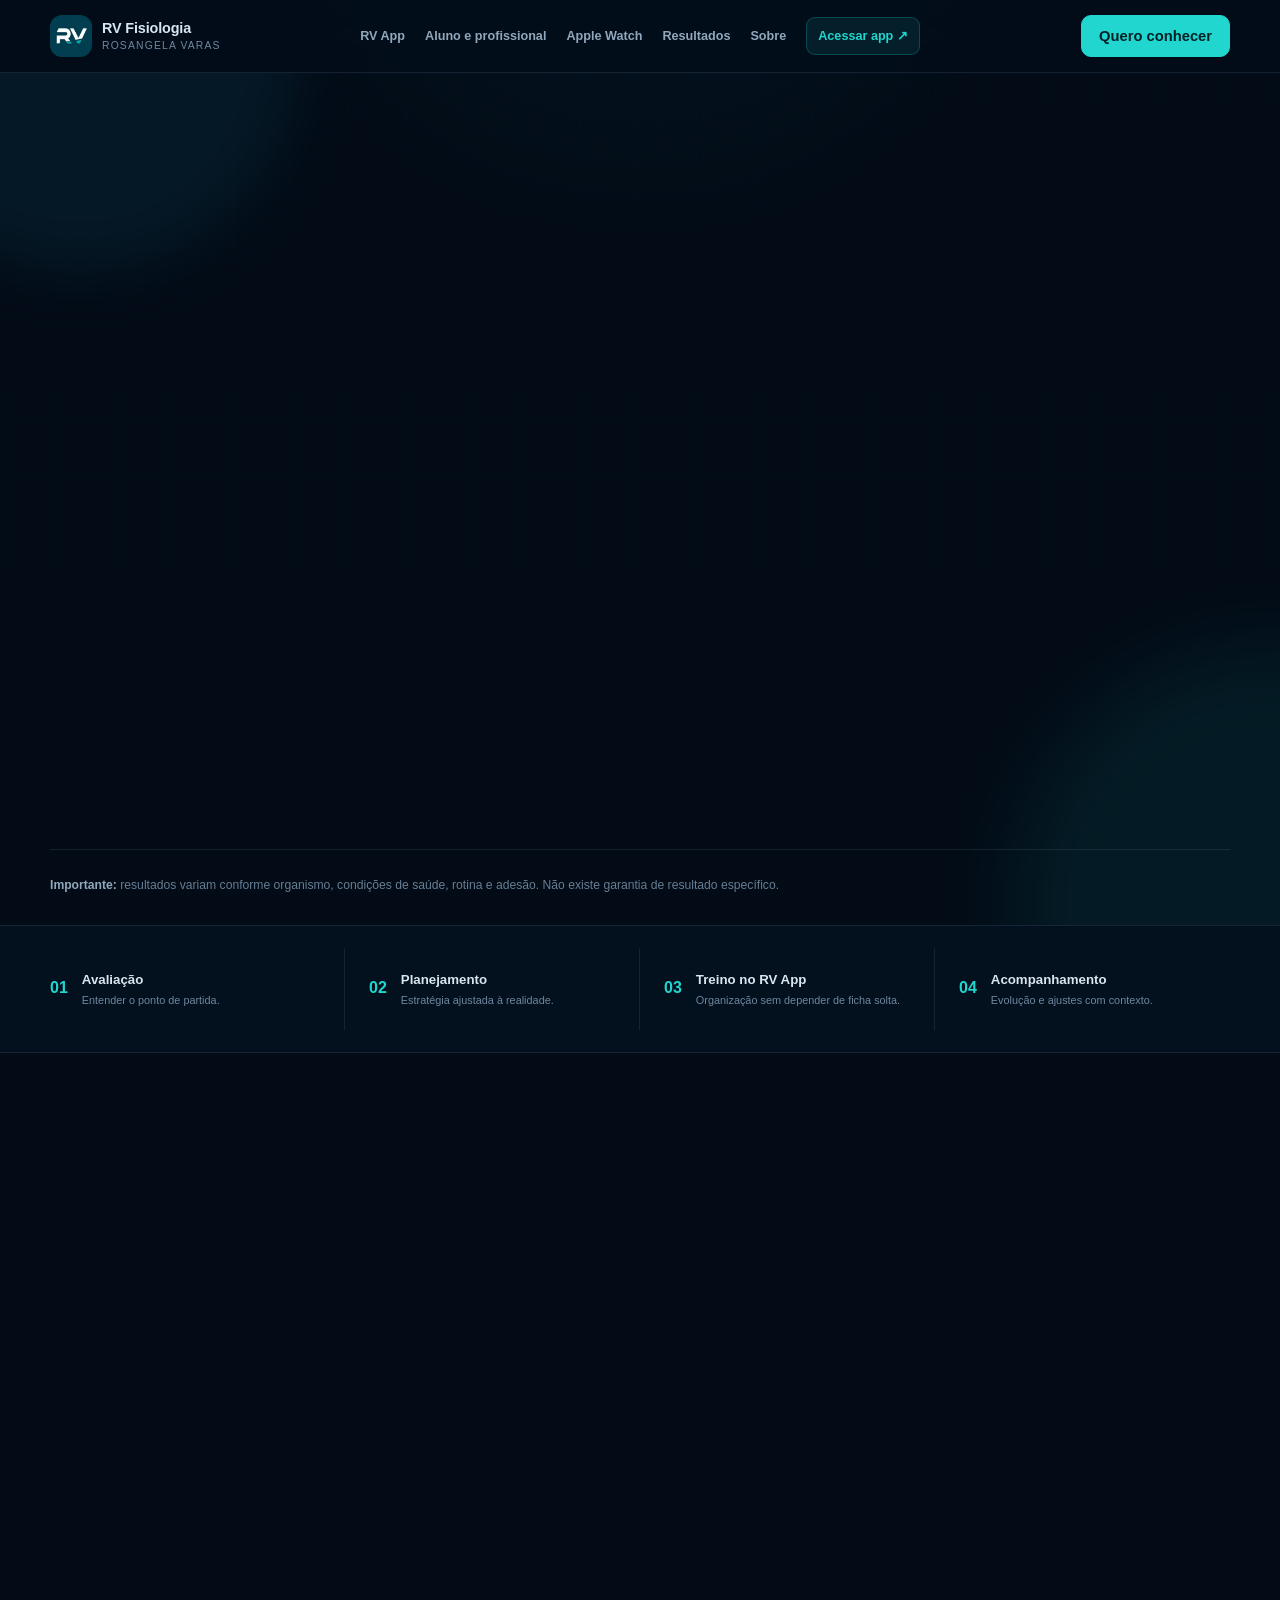
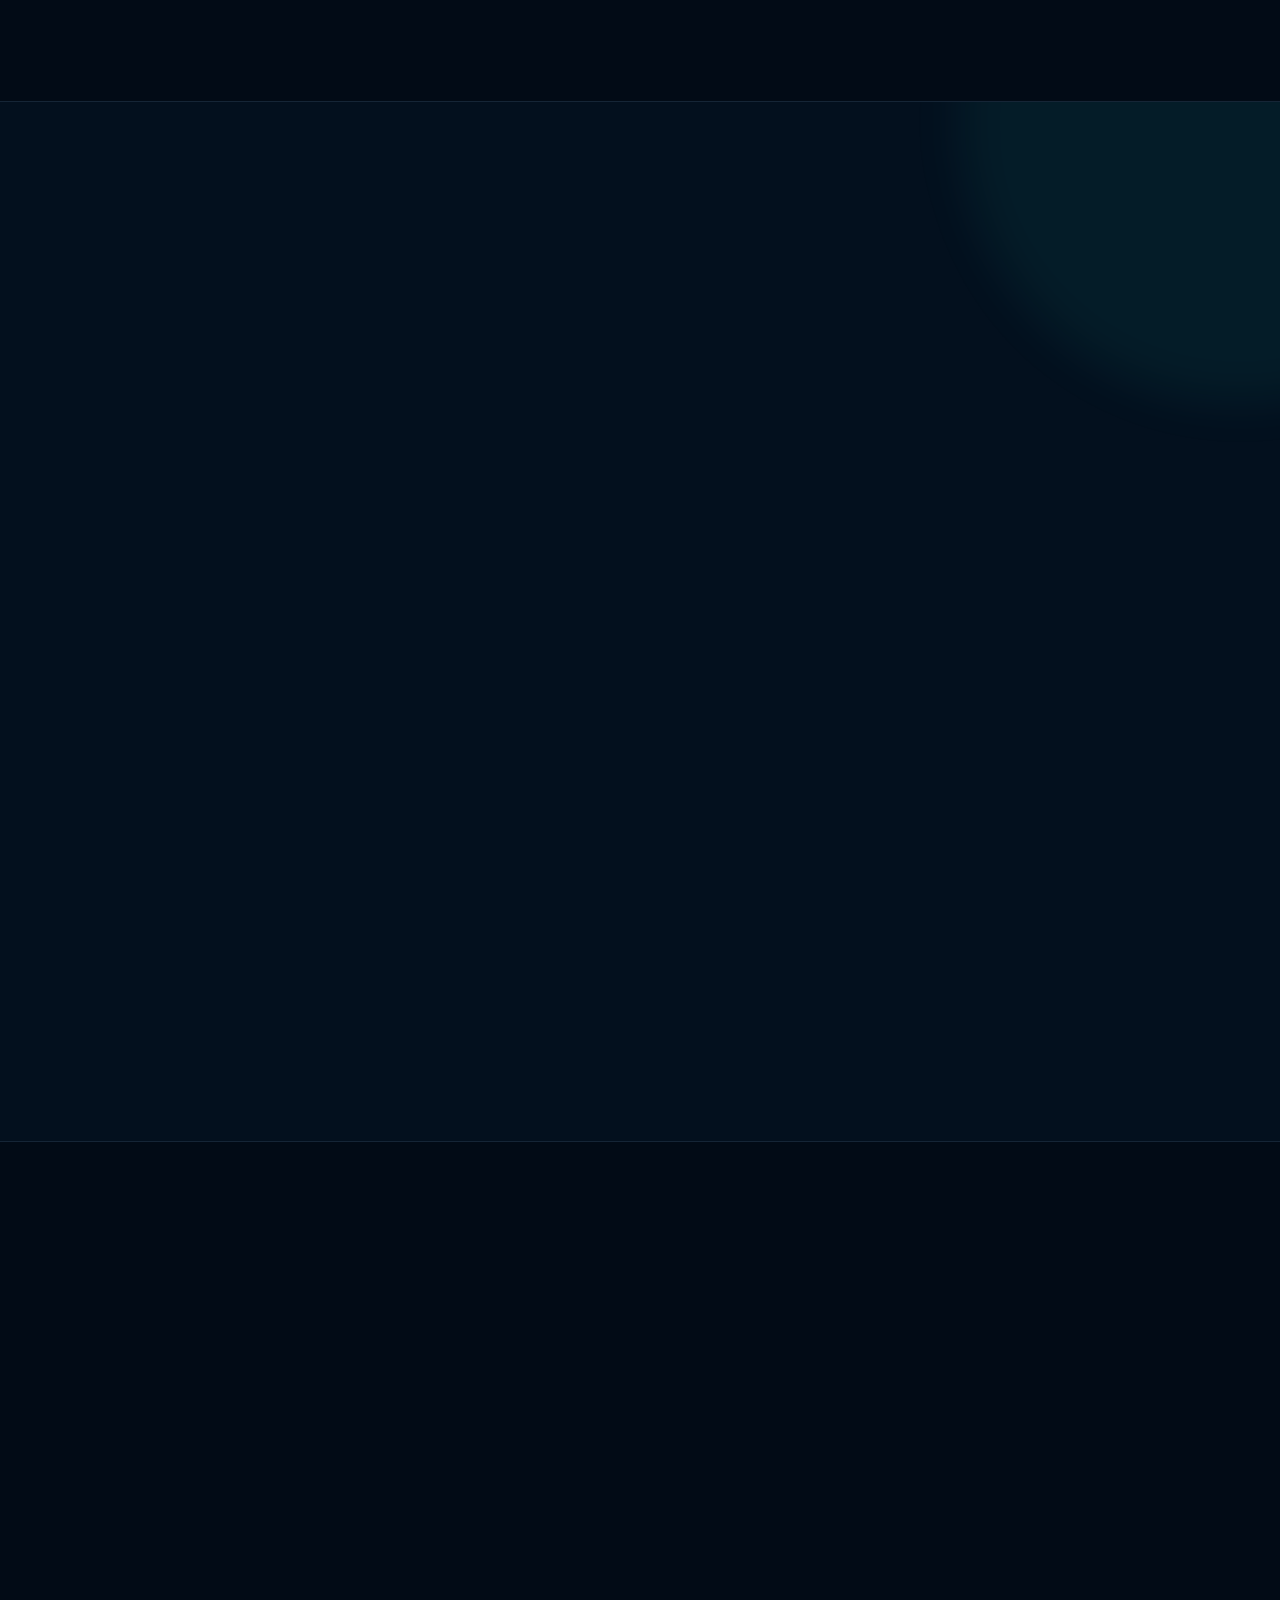
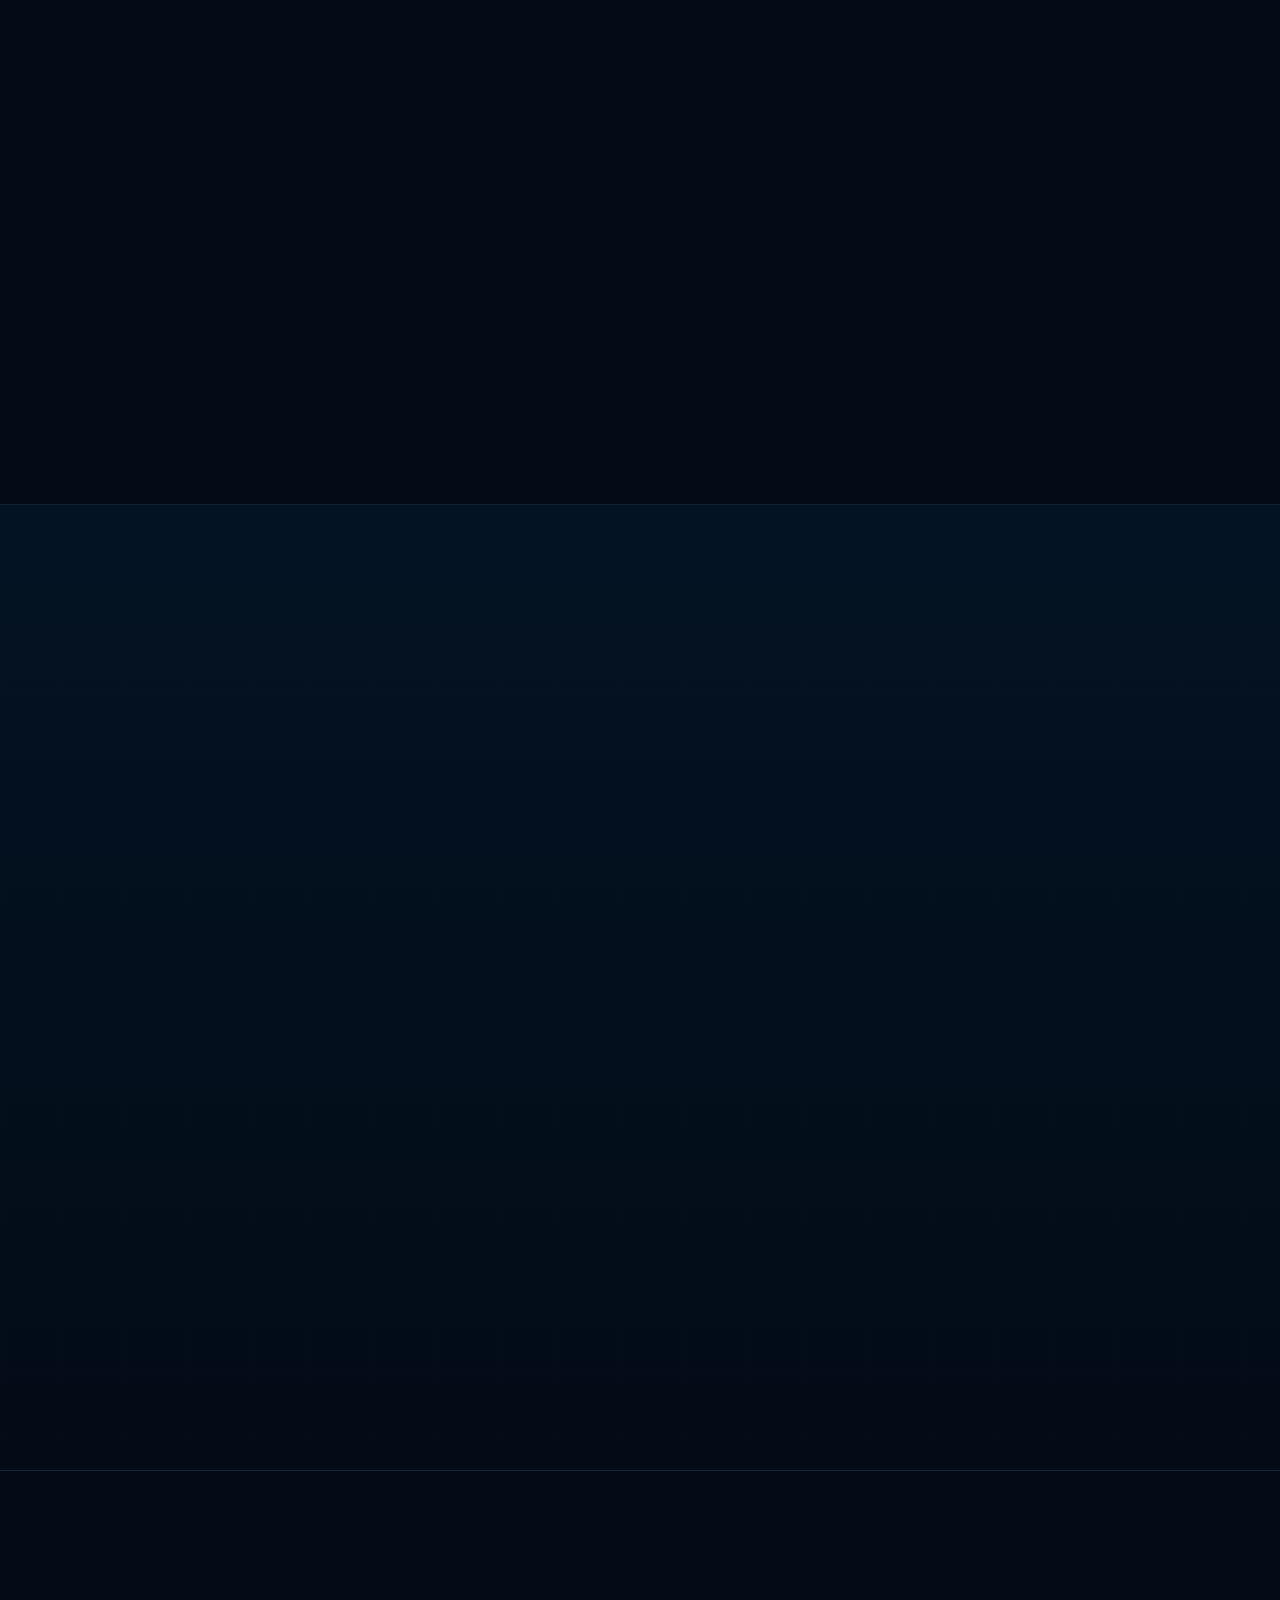
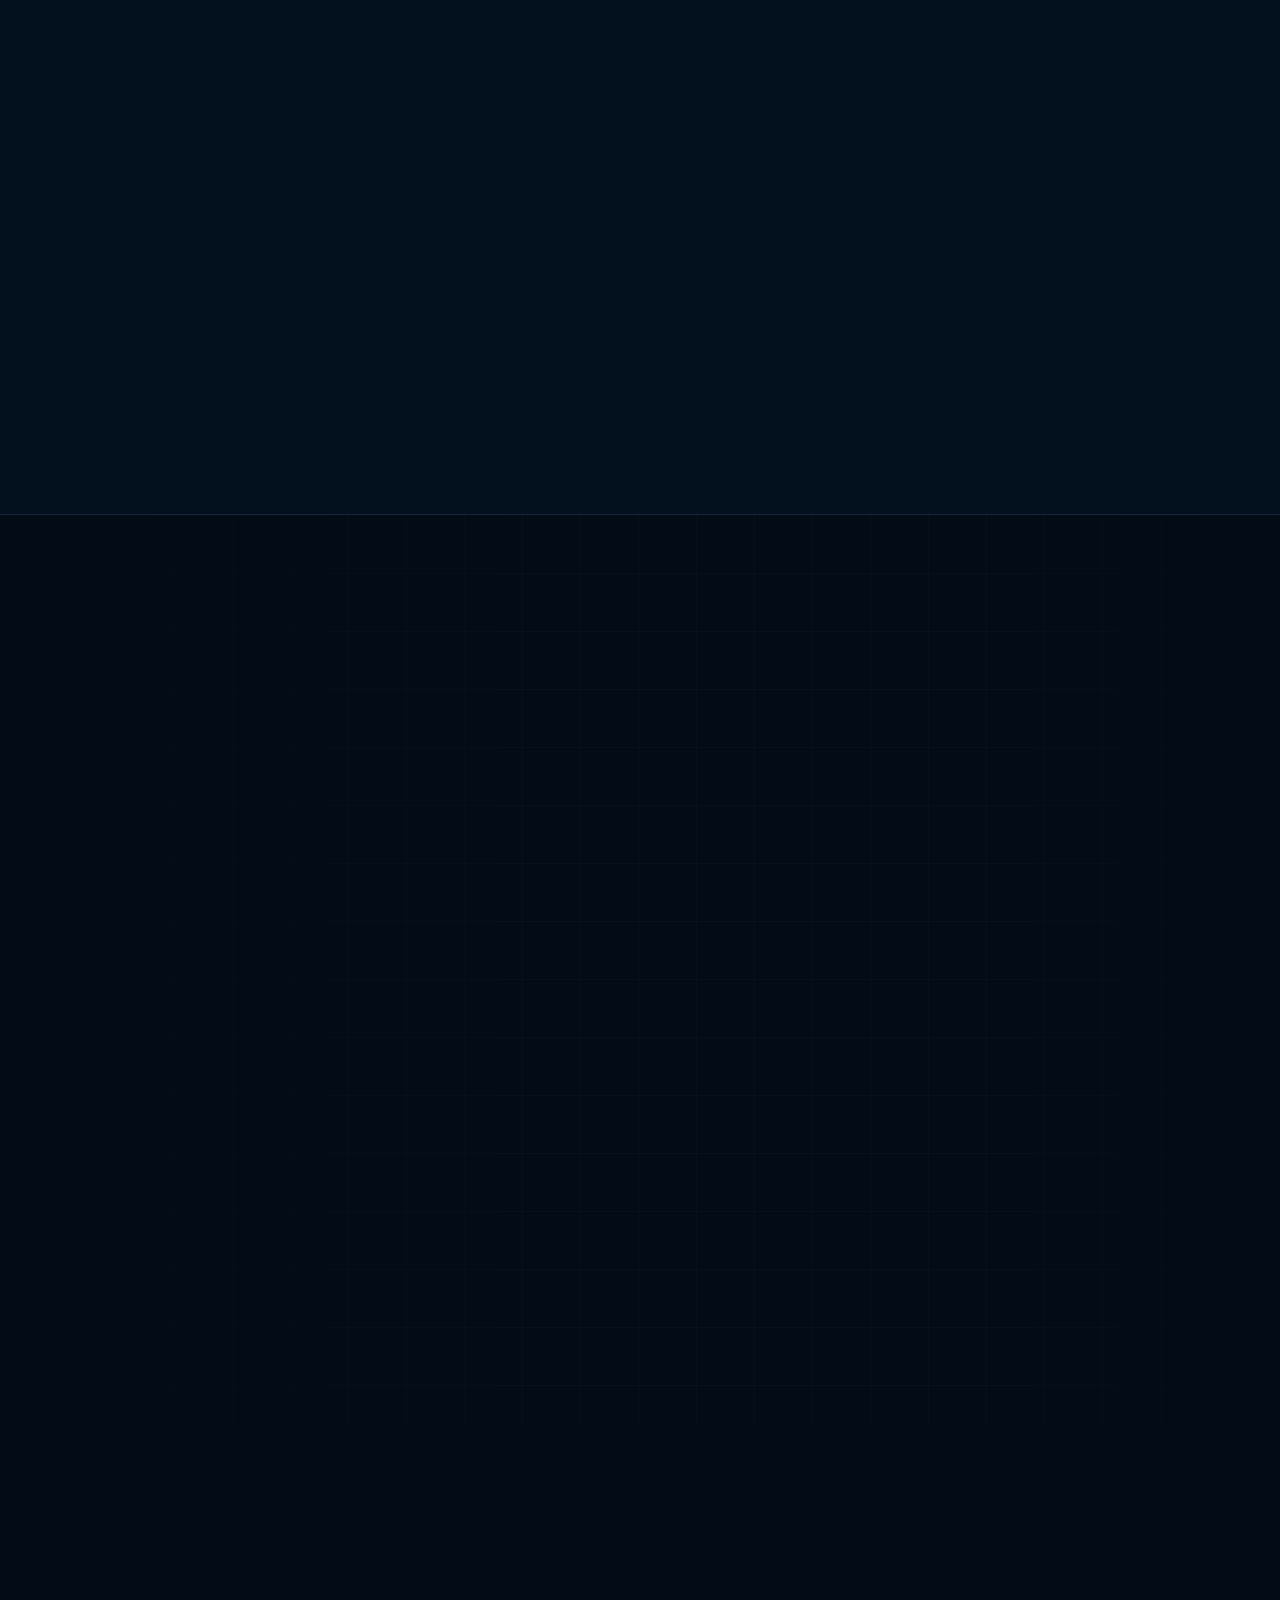
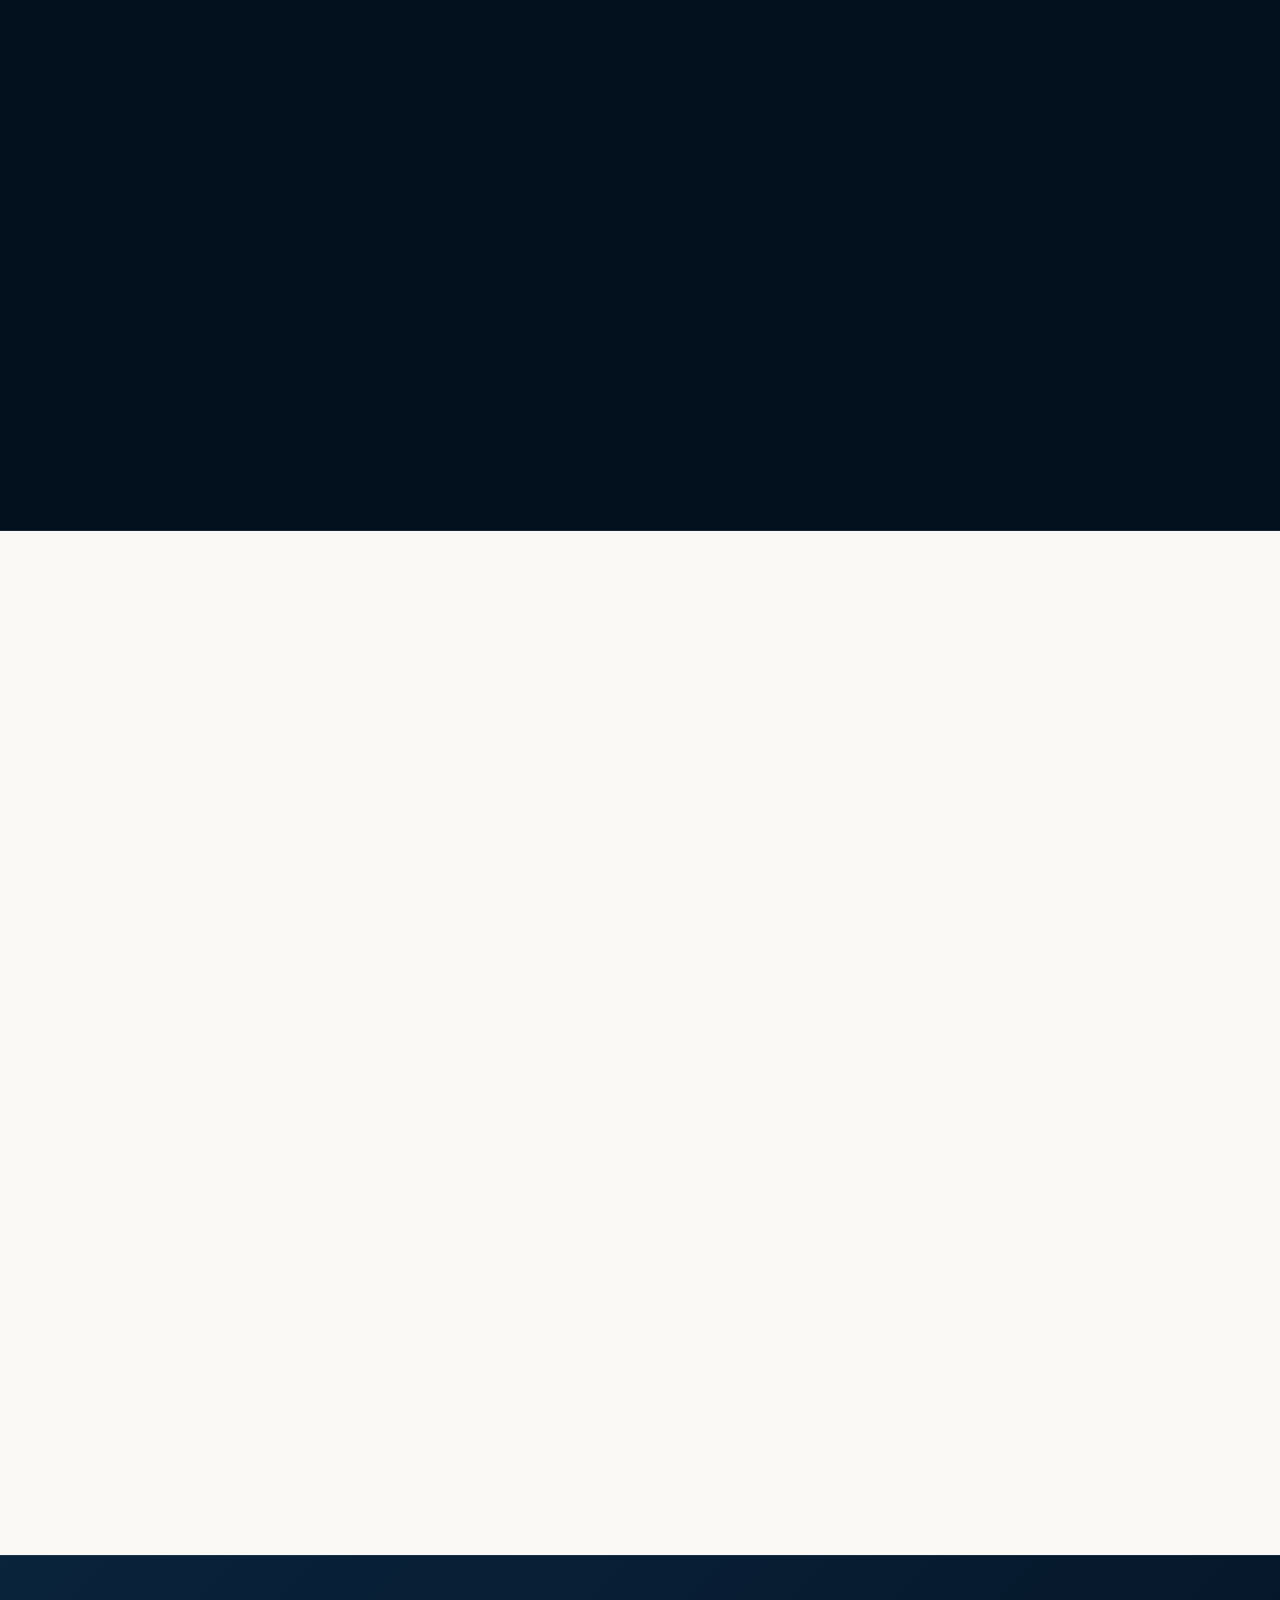
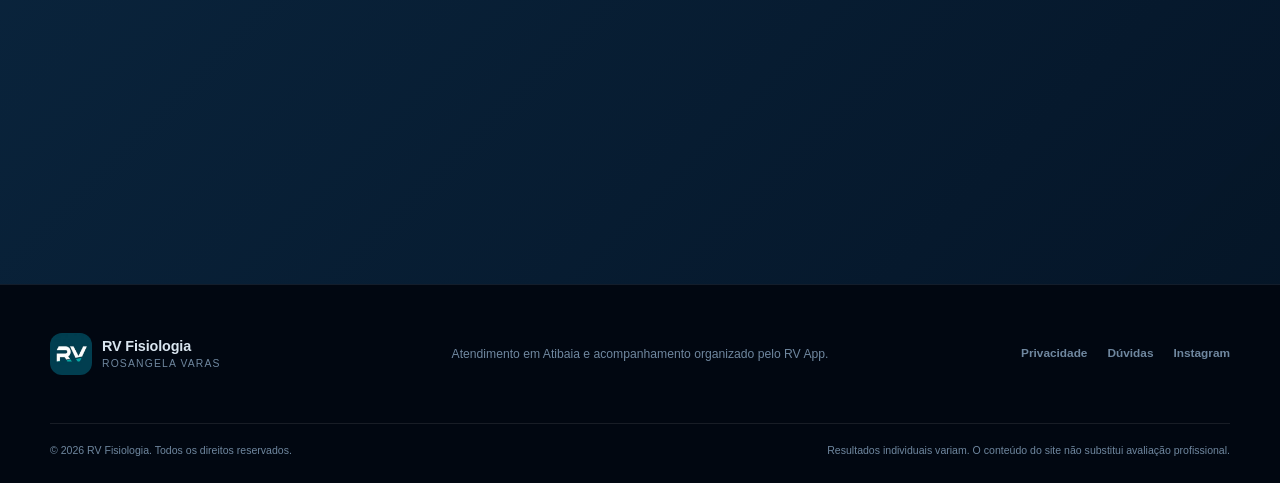
==== commit 900e69c3: "atualiza landing profissional do RV App" ====
--- a/index.html
+++ b/index.html
@@ -1,1099 +1,408 @@
 <!DOCTYPE html>
-
 <html class="no-js" lang="pt-BR">
 <head>
-<meta charset="utf-8"/>
-<meta content="width=device-width, initial-scale=1" name="viewport"/>
-<meta content="#0b3740" name="theme-color"/>
-<meta content="light" name="color-scheme"/>
-<meta content="strict-origin-when-cross-origin" name="referrer"/>
-<meta content="default-src 'self'; base-uri 'self'; object-src 'none'; form-action 'self'; frame-src https://www.google.com https://maps.google.com; img-src 'self' data:; style-src 'self'; script-src 'self' 'sha256-1WeX8bfr0k5ToxYtBZJGhdjwXAAzT7e4zAeBMW6zmBA='; connect-src 'self'; font-src 'self'; media-src 'self'; worker-src 'none'; manifest-src 'self'; upgrade-insecure-requests" http-equiv="Content-Security-Policy"/>
-<title>
-   Programa de 45 Dias em Atibaia | Rosangela Varas
-  </title>
-<meta content="Programa individual de 45 dias em Atibaia, com avaliação, planejamento e acompanhamento adaptado à sua rotina. Solicite uma avaliação pelo WhatsApp." name="description"/>
-<link href="https://wtffmatheus.github.io/landingpersonal/" rel="canonical"/>
-<meta content="website" property="og:type"/>
-<meta content="pt_BR" property="og:locale"/>
-<meta content="Programa de 45 Dias | Rosangela Varas" property="og:title"/>
-<meta content="Acompanhamento individual para construir uma rotina de emagrecimento mais consistente, sem soluções extremas." property="og:description"/>
-<meta content="https://wtffmatheus.github.io/landingpersonal/" property="og:url"/>
-<meta content="https://wtffmatheus.github.io/landingpersonal/assets/img/og-cover.png" property="og:image"/>
-<meta content="1200" property="og:image:width"/>
-<meta content="630" property="og:image:height"/>
-<meta content="Programa de 45 Dias da RV Fisiologia" property="og:image:alt"/>
-<meta content="summary_large_image" name="twitter:card"/>
-<link href="assets/img/favicon.svg" rel="icon" type="image/svg+xml"/>
-<link href="site.webmanifest" rel="manifest"/>
-<link href="assets/css/styles.css?v=20260716-3" rel="stylesheet"/>
-<script type="application/ld+json">
-   {
-  "@context": "https://schema.org",
-  "@type": "ProfessionalService",
-  "name": "RV Fisiologia — Rosangela Varas",
-  "description": "Programa individual de 45 dias com avaliação, planejamento e acompanhamento em Atibaia.",
-  "telephone": "+55 11 99123-4513",
-  "url": "https://wtffmatheus.github.io/landingpersonal/",
-  "sameAs": [
-    "https://www.instagram.com/rvfisiologia/"
-  ],
-  "address": {
-    "@type": "PostalAddress",
-    "streetAddress": "Alameda Professor Lucas Nogueira Garcez, 1195",
-    "addressLocality": "Atibaia",
-    "addressRegion": "SP",
-    "postalCode": "12942-020",
-    "addressCountry": "BR"
-  },
-  "areaServed": "Atibaia e região",
-  "logo": "https://wtffmatheus.github.io/landingpersonal/assets/img/logo-rv-oficial.png",
-  "image": "https://wtffmatheus.github.io/landingpersonal/assets/img/og-cover.png"
-}
-  </script>
-<script defer="" src="assets/js/main.js?v=20260716-3">
-</script>
+  <meta charset="utf-8">
+  <meta name="viewport" content="width=device-width, initial-scale=1">
+  <meta name="theme-color" content="#020b16">
+  <meta name="color-scheme" content="dark">
+  <meta name="referrer" content="strict-origin-when-cross-origin">
+  <meta http-equiv="Content-Security-Policy" content="default-src 'self'; base-uri 'self'; object-src 'none'; form-action 'self'; frame-src https://www.google.com https://maps.google.com; img-src 'self' data:; style-src 'self'; script-src 'self'; connect-src 'self'; font-src 'self'; media-src 'self'; worker-src 'none'; manifest-src 'self'; upgrade-insecure-requests">
+
+  <title>RV Fisiologia | Treino Personalizado, Acompanhamento e RV App</title>
+  <meta name="description" content="Acompanhamento individual em Atibaia com avaliação, planejamento, treino a distância pelo RV App e evolução acompanhada. Em breve, integração com Apple Watch e novos recursos de apoio à rotina.">
+  <link rel="canonical" href="https://rvfisiologista.com.br/">
+
+  <meta property="og:type" content="website">
+  <meta property="og:locale" content="pt_BR">
+  <meta property="og:title" content="RV Fisiologia | Ciência, estratégia e resultados">
+  <meta property="og:description" content="Treinos organizados, acompanhamento individual e evolução em um só lugar com o RV App.">
+  <meta property="og:url" content="https://rvfisiologista.com.br/">
+  <meta property="og:image" content="https://rvfisiologista.com.br/assets/img/logo-rv-oficial.png">
+  <meta property="og:image:alt" content="RV Fisiologia — acompanhamento e RV App">
+  <meta name="twitter:card" content="summary_large_image">
+
+  <link rel="icon" href="assets/img/favicon.svg" type="image/svg+xml">
+  <link rel="manifest" href="site.webmanifest">
+  <link rel="stylesheet" href="assets/css/styles.css?v=20260906-2">
+  <link rel="stylesheet" href="assets/css/rv-app-landing.css?v=20260906-2">
+  <script src="assets/js/main.js?v=20260906-2" defer></script>
 </head>
-<body>
-<a class="skip-link" href="#conteudo">
-   Pular para o conteúdo
-  </a>
-<header class="site-header" data-header="">
-<div class="container header-inner">
-<a aria-label="RV Fisiologia — página inicial" class="brand" href="#inicio">
-<img alt="" aria-hidden="true" height="48" src="assets/img/logo-rv-oficial.png" width="48"/>
-<span>
-<strong>
-       RV Fisiologia
-      </strong>
-<small>
-       Rosangela Varas
-      </small>
-</span>
-</a>
-<button aria-controls="menu-principal" aria-expanded="false" class="menu-toggle" data-menu-toggle="" type="button">
-<span class="sr-only">
-      Abrir menu
-     </span>
-<span aria-hidden="true">
-</span>
-<span aria-hidden="true">
-</span>
-<span aria-hidden="true">
-</span>
-</button>
-<nav aria-label="Navegação principal" class="main-nav" data-menu="" id="menu-principal">
-<a href="#como-funciona">
-      Como funciona
-     </a>
-<a href="#resultados">
-      Resultados
-     </a>
-<a href="#video">
-      Vídeo
-     </a>
-<a href="#sobre">
-      Sobre
-     </a>
-<a href="#duvidas">
-      Dúvidas
-     </a>
-</nav>
-<a class="button button--header js-whatsapp" data-event="header_whatsapp" href="https://wa.me/5511991234513?text=Ol%C3%A1%21%20Conheci%20o%20Programa%20de%2045%20Dias%20pelo%20site%20e%20gostaria%20de%20entender%20como%20funciona%20a%20avalia%C3%A7%C3%A3o%20inicial." rel="noopener noreferrer" target="_blank">
-     Agendar avaliação
-    </a>
-</div>
-</header>
-<main id="conteudo">
-<section aria-labelledby="hero-title" class="hero" id="inicio">
-<div aria-hidden="true" class="hero-orb hero-orb--one">
-</div>
-<div aria-hidden="true" class="hero-orb hero-orb--two">
-</div>
-<div class="container hero-grid">
-<div class="hero-copy reveal">
-<p class="eyebrow eyebrow--light">
-<span>
-</span>
-       Programa individual de 45 dias • Atibaia
-      </p>
-<h1 id="hero-title">
-       Emagreça com um plano que
-       <em>
-        cabe na sua rotina
-       </em>
-</h1>
-<p class="hero-lead">
-       Avaliação, planejamento e acompanhamento para ajudar você a criar hábitos mais consistentes, sem depender de soluções extremas ou planos genéricos.
-      </p>
-<div class="hero-actions">
-<a class="button button--primary js-whatsapp" data-event="hero_whatsapp" href="https://wa.me/5511991234513?text=Ol%C3%A1%21%20Conheci%20o%20Programa%20de%2045%20Dias%20pelo%20site%20e%20gostaria%20de%20entender%20como%20funciona%20a%20avalia%C3%A7%C3%A3o%20inicial." rel="noopener noreferrer" target="_blank">
-        Solicitar minha avaliação
-        <svg aria-hidden="true" viewbox="0 0 24 24">
-<path d="M5 12h14M13 6l6 6-6 6">
-</path>
-</svg>
-</a>
-<a class="text-link" href="#como-funciona">
-        Ver como funciona
-       </a>
-</div>
-<p class="microcopy">
-       A conversa pelo WhatsApp não gera compromisso de contratação.
-      </p>
-<ul aria-label="Características do programa" class="hero-trust">
-<li>
-<span aria-hidden="true">
-         ✓
-        </span>
-        Atendimento individual
-       </li>
-<li>
-<span aria-hidden="true">
-         ✓
-        </span>
-        Acompanhamento por 45 dias
-       </li>
-<li>
-<span aria-hidden="true">
-         ✓
-        </span>
-        Presencial em Atibaia
-       </li>
-</ul>
-</div>
-<div aria-label="Visão geral do Programa de 45 Dias" class="hero-visual reveal">
-<div class="visual-shell">
-<img alt="Ilustração de uma rotina de acompanhamento físico individual" class="hero-illustration" height="760" src="assets/img/hero-training.svg" width="720"/>
-<article class="floating-card floating-card--top">
-<span aria-hidden="true" class="floating-icon">
-         01
-        </span>
-<div>
-<strong>
-          Avaliação
-         </strong>
-<small>
-          Ponto de partida individual
-         </small>
-</div>
-</article>
-<article class="floating-card floating-card--bottom">
-<span aria-hidden="true" class="floating-icon">
-         45
-        </span>
-<div>
-<strong>
-          Dias de acompanhamento
-         </strong>
-<small>
-          Com ajustes ao longo do processo
-         </small>
-</div>
-</article>
-</div>
-</div>
-</div>
-<div class="container hero-disclaimer">
-<p>
-<strong>
-       Importante:
-      </strong>
-      resultados variam conforme organismo, condições de saúde, rotina e adesão. Não existe garantia de perda de peso específica.
-     </p>
-</div>
-</section>
-<section aria-label="Diferenciais do acompanhamento" class="trust-strip">
-<div class="container trust-grid">
-<article>
-<span>
-       01
-      </span>
-<div>
-<strong>
-        Avaliação individual
-       </strong>
-<small>
-        O processo começa entendendo o seu momento.
-       </small>
-</div>
-</article>
-<article>
-<span>
-       02
-      </span>
-<div>
-<strong>
-        Plano realista
-       </strong>
-<small>
-        Estratégia compatível com a rotina.
-       </small>
-</div>
-</article>
-<article>
-<span>
-       03
-      </span>
-<div>
-<strong>
-        Acompanhamento
-       </strong>
-<small>
-        Ajustes durante os 45 dias.
-       </small>
-</div>
-</article>
-<article>
-<span>
-       04
-      </span>
-<div>
-<strong>
-        Atibaia
-       </strong>
-<small>
-        Atendimento presencial com agendamento.
-       </small>
-</div>
-</article>
-</div>
-</section>
-<section aria-labelledby="problema-title" class="section section--soft" id="problema">
-<div class="container split-layout">
-<div class="section-heading reveal">
-<p class="eyebrow">
-<span>
-</span>
-       Um processo possível de manter
-      </p>
-<h2 id="problema-title">
-       Você não precisa de mais uma tentativa impossível
-      </h2>
-<p>
-       Quando o plano ignora sua rotina, qualquer resultado fica difícil de sustentar. A proposta é organizar o processo de forma progressiva e individual.
-      </p>
-</div>
-<div class="problem-list reveal">
-<article>
-<span aria-hidden="true">
-        01
-       </span>
-<div>
-<h3>
-         Planos genéricos
-        </h3>
-<p>
-         Estratégias prontas costumam desconsiderar horários, limitações e histórico pessoal.
-        </p>
-</div>
-</article>
-<article>
-<span aria-hidden="true">
-        02
-       </span>
-<div>
-<h3>
-         Falta de constância
-        </h3>
-<p>
-         Sem acompanhamento, é mais fácil perder a direção quando a semana não sai como planejado.
-        </p>
-</div>
-</article>
-<article>
-<span aria-hidden="true">
-        03
-       </span>
-<div>
-<h3>
-         Rotina corrida
-        </h3>
-<p>
-         O programa busca encaixar o cuidado no dia a dia real, não em uma rotina perfeita que não existe.
-        </p>
-</div>
-</article>
-</div>
-</div>
-</section>
-<section aria-labelledby="processo-title" class="section section--dark" id="como-funciona">
-<div class="container">
-<div class="section-heading section-heading--center reveal">
-<p class="eyebrow eyebrow--light">
-<span>
-</span>
-       Como funciona
-      </p>
-<h2 id="processo-title">
-       Um caminho claro do primeiro contato à reavaliação
-      </h2>
-<p>
-       Cada etapa tem uma função prática para tornar o acompanhamento mais organizado e compreensível.
-      </p>
-</div>
-<ol class="timeline">
-<li class="reveal">
-<span class="timeline-number">
-        01
-       </span>
-<div class="timeline-content">
-<h3>
-         Avaliação inicial
-        </h3>
-<p>
-         Conversa sobre objetivo, rotina, histórico e condições atuais para entender o ponto de partida.
-        </p>
-</div>
-</li>
-<li class="reveal">
-<span class="timeline-number">
-        02
-       </span>
-<div class="timeline-content">
-<h3>
-         Planejamento individual
-        </h3>
-<p>
-         Construção de uma estratégia compatível com disponibilidade, limitações e objetivo.
-        </p>
-</div>
-</li>
-<li class="reveal">
-<span class="timeline-number">
-        03
-       </span>
-<div class="timeline-content">
-<h3>
-         Aplicação acompanhada
-        </h3>
-<p>
-         Execução do planejamento durante os 45 dias, com acompanhamento e ajustes necessários.
-        </p>
-</div>
-</li>
-<li class="reveal">
-<span class="timeline-number">
-        04
-       </span>
-<div class="timeline-content">
-<h3>
-         Reavaliação
-        </h3>
-<p>
-         Análise da evolução e orientação sobre os próximos passos após o ciclo.
-        </p>
-</div>
-</li>
-</ol>
-</div>
-</section>
-<section aria-labelledby="incluido-title" class="section" id="incluido">
-<div class="container">
-<div class="section-heading section-heading--wide reveal">
-<div>
-<p class="eyebrow">
-<span>
-</span>
-        Programa de 45 dias
-       </p>
-<h2 id="incluido-title">
-        Um acompanhamento pensado para sair do improviso
-       </h2>
-</div>
-<p>
-       As etapas são conectadas para que você entenda o que está fazendo, por que está fazendo e quais ajustes precisam acontecer.
-      </p>
-</div>
-<div class="benefit-grid">
-<article class="benefit-card benefit-card--featured reveal">
-<span class="benefit-kicker">
-        Base do programa
-       </span>
-<h3>
-        Avaliação e estratégia individual
-       </h3>
-<p>
-        O planejamento parte da sua realidade, em vez de aplicar uma fórmula igual para todas as pessoas.
-       </p>
-<div aria-hidden="true" class="feature-art">
-<span>
-</span>
-<span>
-</span>
-<span>
-</span>
-<span>
-</span>
-</div>
-</article>
-<article class="benefit-card reveal">
-<span aria-hidden="true" class="icon-box">
-<svg viewbox="0 0 24 24">
-<path d="M5 12h14M12 5v14">
-</path>
-</svg>
-</span>
-<h3>
-        Ajustes progressivos
-       </h3>
-<p>
-        O plano pode ser revisto conforme a resposta e as dificuldades encontradas durante o processo.
-       </p>
-</article>
-<article class="benefit-card reveal">
-<span aria-hidden="true" class="icon-box">
-<svg viewbox="0 0 24 24">
-<path d="M4 17l5-5 4 4 7-8">
-</path>
-<path d="M16 8h4v4">
-</path>
-</svg>
-</span>
-<h3>
-        Visão de evolução
-       </h3>
-<p>
-        Acompanhamento para observar mudanças, corrigir o caminho e manter o foco no objetivo definido.
-       </p>
-</article>
-<article class="benefit-card reveal">
-<span aria-hidden="true" class="icon-box">
-<svg viewbox="0 0 24 24">
-<circle cx="12" cy="12" r="8">
-</circle>
-<path d="M12 8v4l3 2">
-</path>
-</svg>
-</span>
-<h3>
-        Rotina possível
-       </h3>
-<p>
-        Uma abordagem que considera tempo disponível e limitações, sem depender de uma agenda perfeita.
-       </p>
-</article>
-<article class="benefit-card reveal">
-<span aria-hidden="true" class="icon-box">
-<svg viewbox="0 0 24 24">
-<path d="M7 11a5 5 0 0 1 10 0v2a5 5 0 0 1-10 0z">
-</path>
-<path d="M9 19h6">
-</path>
-</svg>
-</span>
-<h3>
-        Orientação próxima
-       </h3>
-<p>
-        Espaço para esclarecer dúvidas e entender melhor o processo ao longo dos 45 dias.
-       </p>
-</article>
-</div>
-<div class="section-action reveal">
-<a class="button button--dark js-whatsapp" data-event="program_whatsapp" href="https://wa.me/5511991234513?text=Ol%C3%A1%21%20Gostaria%20de%20entender%20o%20que%20est%C3%A1%20inclu%C3%ADdo%20no%20Programa%20de%2045%20Dias." rel="noopener noreferrer" target="_blank">
-       Entender como funciona para mim
+<body class="app-landing">
+  <a class="skip-link" href="#conteudo">Pular para o conteúdo</a>
+
+  <header class="site-header app-header" data-header>
+    <div class="container header-inner">
+      <a class="brand" href="#inicio" aria-label="RV Fisiologia — página inicial">
+        <img src="assets/img/logo-rv-oficial.png" width="48" height="48" alt="" aria-hidden="true">
+        <span><strong>RV Fisiologia</strong><small>Rosangela Varas</small></span>
       </a>
-</div>
-</div>
-</section>
-<section aria-labelledby="resultados-title" class="section results-section" id="resultados">
-<div class="container">
-<div class="section-heading section-heading--wide reveal">
-<div>
-<p class="eyebrow">
-<span>
-</span>
-        Evoluções reais
-       </p>
-<h2 id="resultados-title">
-        Resultados que mostram a força de um processo acompanhado
-       </h2>
-</div>
-<p>
-       Estes casos são exemplos individuais enviados pela equipe. Eles mostram possibilidades, não uma promessa de que todas as pessoas terão a mesma evolução.
-      </p>
-</div>
-<div class="results-grid">
-<article class="result-card reveal">
-<div class="result-media result-media--man">
-<img alt="Homem em ambiente de academia após evolução física individual" height="1200" loading="lazy" src="assets/img/resultado-10kg.webp" width="900"/>
-<span class="result-badge">
-<strong>
-          10 kg
-         </strong>
-<small>
-          resultado informado
-         </small>
-</span>
-</div>
-<div class="result-copy">
-<p class="result-kicker">
-         Caso real
-        </p>
-<h3>
-         10 kg eliminados
-        </h3>
-<p>
-         Uma evolução construída dentro da realidade e do processo desta pessoa, com acompanhamento e constância.
-        </p>
-</div>
-</article>
-<article class="result-card reveal">
-<div class="result-media result-media--woman">
-<img alt="Mulher após evolução física individual em espaço profissional" height="1200" loading="lazy" src="assets/img/resultado-55kg.webp" width="900"/>
-<span class="result-badge">
-<strong>
-          55 kg
-         </strong>
-<small>
-          resultado informado
-         </small>
-</span>
-</div>
-<div class="result-copy">
-<p class="result-kicker">
-         Caso real
-        </p>
-<h3>
-         55 kg eliminados
-        </h3>
-<p>
-         Um resultado individual expressivo, que não deve ser usado como prazo, meta ou garantia para outras pessoas.
-        </p>
-</div>
-</article>
-</div>
-<div class="results-note reveal" role="note">
-<strong>
-       Resultados individuais variam.
-      </strong>
-<span>
-       Organismo, condições de saúde, rotina, tempo de acompanhamento e adesão influenciam a evolução. A avaliação é indispensável.
-      </span>
-</div>
-</div>
-</section>
-<section aria-labelledby="qualificacao-title" class="section section--accent" id="qualificacao">
-<div class="container qualification-grid">
-<div class="qualification-intro reveal">
-<p class="eyebrow eyebrow--light">
-<span>
-</span>
-       Para quem é
-      </p>
-<h2 id="qualificacao-title">
-       O programa pode fazer sentido para você que busca...
-      </h2>
-</div>
-<div class="qualification-card reveal">
-<ul class="check-list">
-<li>
-<span aria-hidden="true">
-         ✓
-        </span>
-        Emagrecer com orientação individual.
-       </li>
-<li>
-<span aria-hidden="true">
-         ✓
-        </span>
-        Criar uma estratégia compatível com a rotina.
-       </li>
-<li>
-<span aria-hidden="true">
-         ✓
-        </span>
-        Melhorar a consistência sem medidas extremas.
-       </li>
-<li>
-<span aria-hidden="true">
-         ✓
-        </span>
-        Entender melhor o próprio processo.
-       </li>
-<li>
-<span aria-hidden="true">
-         ✓
-        </span>
-        Participar ativamente das etapas e orientações.
-       </li>
-</ul>
-<div class="notice">
-<strong>
-        Antes de começar
-       </strong>
-<p>
-        Cada caso precisa ser avaliado individualmente. Pessoas com condições de saúde específicas podem precisar de liberação ou acompanhamento de outros profissionais.
-       </p>
-</div>
-</div>
-</div>
-</section>
-<section aria-labelledby="video-title" class="section section--video" id="video">
-<div class="container video-grid">
-<div class="video-copy reveal">
-<p class="eyebrow eyebrow--light">
-<span>
-</span>
-       Conteúdo explicativo
-      </p>
-<h2 id="video-title">
-       Saúde e condicionamento vão além do número da balança
-      </h2>
-<p>
-       Assista ao vídeo explicativo enviado pela equipe. Ele reforça a importância de olhar para o corpo de forma mais ampla e responsável.
-      </p>
-<ul class="video-points">
-<li>
-<span aria-hidden="true">
-         ✓
-        </span>
-        Informação profissional e educativa.
-       </li>
-<li>
-<span aria-hidden="true">
-         ✓
-        </span>
-        Sem reprodução automática ou rastreamento externo.
-       </li>
-<li>
-<span aria-hidden="true">
-         ✓
-        </span>
-        O conteúdo não substitui avaliação individual.
-       </li>
-</ul>
-<div class="video-actions">
-<a class="button button--light" data-event="instagram_video" href="https://www.instagram.com/rvfisiologia/" rel="noopener noreferrer" target="_blank">
-        Acompanhar no Instagram
-       </a>
-<a class="text-link js-whatsapp" data-event="video_whatsapp" href="https://wa.me/5511991234513?text=Ol%C3%A1%21%20Assisti%20ao%20v%C3%ADdeo%20no%20site%20e%20gostaria%20de%20entender%20como%20funciona%20a%20avalia%C3%A7%C3%A3o." rel="noopener noreferrer" target="_blank">
-        Tirar uma dúvida
-       </a>
-</div>
-</div>
-<div class="video-shell reveal">
-<button aria-controls="video-explicativo" aria-label="Reproduzir vídeo explicativo" class="video-play-button" data-video-play="" type="button"><span aria-hidden="true" class="video-play-icon">▶</span><span>Reproduzir vídeo</span></button><video controls="" data-explainer-video="" id="video-explicativo" playsinline="" poster="assets/img/video-poster.webp?v=20260716-3" preload="none" webkit-playsinline="">
-<source src="assets/video/explicacao-saude-condicionamento.mp4?v=20260716-3" type="video/mp4"/>
-       Seu navegador não conseguiu reproduzir o vídeo. Você ainda pode acompanhar os conteúdos pelo Instagram da RV Fisiologia.
-      </video><p class="video-fallback" data-video-fallback="" hidden="">O navegador não conseguiu iniciar o player. <a href="assets/video/explicacao-saude-condicionamento.mp4?v=20260716-3" rel="noopener noreferrer" target="_blank">Abrir o vídeo diretamente</a></p>
-<div class="video-caption">
-<span aria-hidden="true" class="video-dot">
-</span>
-<span>
-        Vídeo vertical • 1 min 36 s
-       </span>
-</div>
-</div>
-</div>
-</section>
-<section aria-labelledby="sobre-title" class="section" id="sobre">
-<div class="container about-grid">
-<div class="about-visual reveal">
-<div class="about-mark">
-<img alt="Símbolo da RV Fisiologia" class="official-logo" height="150" src="assets/img/logo-rv-oficial.png" width="150"/>
-</div>
-<div class="about-stat">
-<strong>
-        45
-       </strong>
-<span>
-        dias de acompanhamento estruturado
-       </span>
-</div>
-</div>
-<div class="about-copy reveal">
-<p class="eyebrow">
-<span>
-</span>
-       Quem conduz o processo
-      </p>
-<h2 id="sobre-title">
-       Rosangela Varas
-      </h2>
-<p class="about-lead">
-       Um acompanhamento próximo, organizado e construído a partir da rotina real de cada pessoa.
-      </p>
-<p>
-       A proposta do programa é substituir soluções genéricas por um processo com avaliação, planejamento e acompanhamento durante um ciclo definido.
-      </p>
-<p>
-       Antes de qualquer início, o objetivo é entender se o formato é adequado para o seu momento e explicar com clareza como as etapas funcionam.
-      </p>
-<ul class="about-points">
-<li>
-        Atendimento individualizado
-       </li>
-<li>
-        Programa presencial em Atibaia
-       </li>
-<li>
-        Planejamento adaptado à rotina
-       </li>
-</ul>
-<!-- IMPORTANTE: inserir formação, registro profissional e experiência apenas após validação documental. -->
-</div>
-</div>
-</section>
-<section aria-labelledby="faq-title" class="section section--soft" id="duvidas">
-<div class="container faq-layout">
-<div class="section-heading reveal">
-<p class="eyebrow">
-<span>
-</span>
-       Dúvidas frequentes
-      </p>
-<h2 id="faq-title">
-       Informação clara antes de decidir
-      </h2>
-<p>
-       Estas respostas explicam o funcionamento geral. Os detalhes do seu caso são tratados na avaliação inicial.
-      </p>
-<a class="text-link text-link--dark js-whatsapp" data-event="faq_whatsapp" href="https://wa.me/5511991234513?text=Ol%C3%A1%21%20Tenho%20uma%20d%C3%BAvida%20sobre%20o%20Programa%20de%2045%20Dias." rel="noopener noreferrer" target="_blank">
-       Fazer outra pergunta pelo WhatsApp
-      </a>
-</div>
-<div class="accordion reveal" data-accordion="">
-<article class="accordion-item">
-<h3>
-<button aria-controls="faq-1" aria-expanded="true" type="button">
-<span>
-          Como funciona o programa de 45 dias?
-         </span>
-<span aria-hidden="true" class="accordion-icon">
-</span>
-</button>
-</h3>
-<div class="accordion-panel" id="faq-1">
-<p>
-         O processo é dividido em avaliação inicial, planejamento individual, aplicação acompanhada e reavaliação ao final do ciclo.
-        </p>
-</div>
-</article>
-<article class="accordion-item">
-<h3>
-<button aria-controls="faq-2" aria-expanded="false" type="button">
-<span>
-          O atendimento é presencial?
-         </span>
-<span aria-hidden="true" class="accordion-icon">
-</span>
-</button>
-</h3>
-<div class="accordion-panel" hidden="" id="faq-2">
-<p>
-         Sim. O atendimento informado é presencial em Atibaia, mediante agendamento pelo WhatsApp.
-        </p>
-</div>
-</article>
-<article class="accordion-item">
-<h3>
-<button aria-controls="faq-3" aria-expanded="false" type="button">
-<span>
-          Preciso já praticar exercícios?
-         </span>
-<span aria-hidden="true" class="accordion-icon">
-</span>
-</button>
-</h3>
-<div class="accordion-panel" hidden="" id="faq-3">
-<p>
-         Não é necessário já ter uma rotina perfeita. A avaliação serve justamente para entender seu ponto de partida e verificar a abordagem adequada.
-        </p>
-</div>
-</article>
-<article class="accordion-item">
-<h3>
-<button aria-controls="faq-4" aria-expanded="false" type="button">
-<span>
-          O programa é igual para todos?
-         </span>
-<span aria-hidden="true" class="accordion-icon">
-</span>
-</button>
-</h3>
-<div class="accordion-panel" hidden="" id="faq-4">
-<p>
-         Não. A proposta é considerar objetivo, rotina, histórico e limitações antes de organizar o planejamento.
-        </p>
-</div>
-</article>
-<article class="accordion-item">
-<h3>
-<button aria-controls="faq-5" aria-expanded="false" type="button">
-<span>
-          Existe garantia de perder 10 kg?
-         </span>
-<span aria-hidden="true" class="accordion-icon">
-</span>
-</button>
-</h3>
-<div class="accordion-panel" hidden="" id="faq-5">
-<p>
-         Não. Resultados variam de pessoa para pessoa. A avaliação inicial é necessária para definir objetivos responsáveis e compatíveis com cada caso.
-        </p>
-</div>
-</article>
-<article class="accordion-item">
-<h3>
-<button aria-controls="faq-6" aria-expanded="false" type="button">
-<span>
-          O que acontece depois da mensagem?
-         </span>
-<span aria-hidden="true" class="accordion-icon">
-</span>
-</button>
-</h3>
-<div class="accordion-panel" hidden="" id="faq-6">
-<p>
-         A equipe recebe suas informações, esclarece dúvidas e orienta sobre disponibilidade e próximos passos para a avaliação.
-        </p>
-</div>
-</article>
-</div>
-</div>
-</section>
-<section aria-labelledby="lead-title" class="section lead-section" id="avaliacao">
-<div class="container lead-grid">
-<div class="lead-copy reveal">
-<p class="eyebrow eyebrow--light">
-<span>
-</span>
-       Primeiro passo
-      </p>
-<h2 id="lead-title">
-       Conte seu objetivo e receba as orientações iniciais
-      </h2>
-<p>
-       Preencha os campos para montar uma mensagem organizada. Nenhum dado é enviado para este site: ao continuar, o WhatsApp será aberto com o texto pronto para você revisar.
-      </p>
-<div class="privacy-note">
-<svg aria-hidden="true" viewbox="0 0 24 24">
-<path d="M7 10V7a5 5 0 0 1 10 0v3">
-</path>
-<rect height="10" rx="2" width="14" x="5" y="10">
-</rect>
-</svg>
-<span>
-        Sem cadastro, senha ou armazenamento de dados no site.
-       </span>
-</div>
-</div>
-<form class="lead-form reveal" id="lead-form" novalidate="">
-<div class="field">
-<label for="nome">
-        Seu nome
-       </label>
-<input autocomplete="name" id="nome" maxlength="60" name="nome" placeholder="Como podemos chamar você?" required="" type="text"/>
-<span aria-live="polite" class="field-error" id="nome-error">
-</span>
-</div>
-<div class="field">
-<label for="objetivo">
-        Objetivo principal
-       </label>
-<select id="objetivo" name="objetivo" required="">
-<option value="">
-         Selecione uma opção
-        </option>
-<option value="emagrecer com acompanhamento">
-         Emagrecer com acompanhamento
-        </option>
-<option value="criar uma rotina mais consistente">
-         Criar uma rotina mais consistente
-        </option>
-<option value="retomar os cuidados com a saúde">
-         Retomar os cuidados com a saúde
-        </option>
-<option value="entender se o programa é indicado para mim">
-         Entender se o programa é indicado para mim
-        </option>
-</select>
-<span aria-live="polite" class="field-error" id="objetivo-error">
-</span>
-</div>
-<div class="field">
-<label for="dificuldade">
-        Maior dificuldade
-        <span>
-         (opcional)
-        </span>
-</label>
-<textarea id="dificuldade" maxlength="240" name="dificuldade" placeholder="Ex.: falta de tempo, constância ou dificuldade para começar" rows="4"></textarea>
-<div class="field-meta">
-<span>
-         Evite informar dados médicos sensíveis.
-        </span>
-<span data-counter="">
-         0/240
-        </span>
-</div>
-</div>
-<label class="consent-row">
-<input id="consentimento" required="" type="checkbox"/>
-<span>
-        Entendo que a mensagem será aberta no WhatsApp e que este formulário não realiza diagnóstico.
-       </span>
-</label>
-<span aria-live="polite" class="field-error" id="consentimento-error">
-</span>
-<button class="button button--primary button--full" type="submit">
-       Conversar pelo WhatsApp
-       <svg aria-hidden="true" viewbox="0 0 24 24">
-<path d="M5 12h14M13 6l6 6-6 6">
-</path>
-</svg>
-</button>
-</form>
-</div>
-</section>
-<section aria-labelledby="contact-title" class="section contact-section" id="contato">
-<div class="container contact-grid">
-<div class="contact-card reveal">
-<p class="eyebrow">
-<span>
-</span>
-       Atendimento presencial
-      </p>
-<h2 id="contact-title">
-       RV Fisiologia em Atibaia
-      </h2>
-<p>
-       Entre em contato para verificar disponibilidade e combinar a avaliação inicial.
-      </p>
-<address>
-<div>
-<span>
-         Endereço
-        </span>
-<strong>
-         Alameda Prof. Lucas Nogueira Garcez, 1195
-         <br/>
-         Vila Thais — Atibaia/SP
-        </strong>
-</div>
-<div>
-<span>
-         WhatsApp
-        </span>
-<a href="tel:+5511991234513">
-         (11) 99123-4513
-        </a>
-</div>
-<div>
-<span>
-         Instagram
-        </span>
-<a href="https://www.instagram.com/rvfisiologia/" rel="noopener noreferrer" target="_blank">
-         @rvfisiologia
-        </a>
-</div>
-</address>
-<div class="contact-actions">
-<a class="button button--dark js-whatsapp" data-event="contact_whatsapp" href="https://wa.me/5511991234513?text=Ol%C3%A1%21%20Gostaria%20de%20agendar%20uma%20avalia%C3%A7%C3%A3o%20inicial." rel="noopener noreferrer" target="_blank">
-        Chamar no WhatsApp
-       </a>
-<a class="button button--ghost" href="https://www.google.com/maps/search/?api=1&amp;query=Alameda%20Professor%20Lucas%20Nogueira%20Garcez%201195%20Atibaia%20SP" rel="noopener noreferrer" target="_blank">
-        Abrir no mapa
-       </a>
-<a class="button button--ghost" data-event="contact_instagram" href="https://www.instagram.com/rvfisiologia/" rel="noopener noreferrer" target="_blank">
-        Ver Instagram
-       </a>
-</div>
-</div>
-<div class="map-card reveal" data-map-container="">
-<div class="map-placeholder">
-<span aria-hidden="true" class="map-pin">
-<svg viewbox="0 0 24 24">
-<path d="M20 10c0 5-8 11-8 11S4 15 4 10a8 8 0 1 1 16 0z">
-</path>
-<circle cx="12" cy="10" r="2.5">
-</circle>
-</svg>
-</span>
-<strong>
-        Atibaia — SP
-       </strong>
-<p>
-        O mapa externo só será carregado após sua autorização.
-       </p>
-<button class="button button--ghost" data-load-map="" type="button">
-        Carregar mapa
-       </button>
-</div>
-</div>
-</div>
-</section>
-<section aria-labelledby="final-title" class="final-cta">
-<div class="container final-cta-inner reveal">
-<div>
-<p class="eyebrow eyebrow--light">
-<span>
-</span>
-       Comece pela conversa
-      </p>
-<h2 id="final-title">
-       Dê o primeiro passo com uma avaliação individual
-      </h2>
-<p>
-       Explique seu objetivo e descubra como o Programa de 45 Dias pode ser adaptado à sua rotina.
-      </p>
-</div>
-<a class="button button--light js-whatsapp" data-event="final_whatsapp" href="https://wa.me/5511991234513?text=Ol%C3%A1%21%20Gostaria%20de%20solicitar%20uma%20avalia%C3%A7%C3%A3o%20individual%20para%20o%20Programa%20de%2045%20Dias." rel="noopener noreferrer" target="_blank">
-      Solicitar avaliação
-     </a>
-</div>
-</section>
-</main>
-<footer class="site-footer">
-<div class="container footer-main">
-<a aria-label="Voltar ao início" class="brand brand--footer" href="#inicio">
-<img alt="" aria-hidden="true" height="48" src="assets/img/logo-rv-oficial.png" width="48"/>
-<span>
-<strong>
-       RV Fisiologia
-      </strong>
-<small>
-       Rosangela Varas
-      </small>
-</span>
-</a>
-<p>
-     Atendimento presencial em Atibaia mediante agendamento.
-    </p>
-<nav aria-label="Links do rodapé">
-<a href="politica-de-privacidade.html">
-      Privacidade
-     </a>
-<a href="#duvidas">
-      Dúvidas
-     </a>
-<a href="https://www.instagram.com/rvfisiologia/" rel="noopener noreferrer" target="_blank">
-      Instagram
-     </a>
-</nav>
-</div>
-<div class="container footer-bottom">
-<p>
-     ©
-     <span data-year="">
-      2026
-     </span>
-     RV Fisiologia. Todos os direitos reservados.
-    </p>
-<p>
-     Resultados individuais variam. O conteúdo do site não substitui avaliação profissional.
-    </p>
-</div>
-</footer>
-<a class="mobile-cta js-whatsapp" data-event="mobile_fixed_whatsapp" href="https://wa.me/5511991234513?text=Ol%C3%A1%21%20Conheci%20o%20Programa%20de%2045%20Dias%20pelo%20site%20e%20gostaria%20de%20solicitar%20uma%20avalia%C3%A7%C3%A3o." rel="noopener noreferrer" target="_blank">
-<span>
-    Solicitar avaliação
-   </span>
-<svg aria-hidden="true" viewbox="0 0 24 24">
-<path d="M5 12h14M13 6l6 6-6 6">
-</path>
-</svg>
-</a>
+
+      <button class="menu-toggle" type="button" data-menu-toggle aria-controls="menu-principal" aria-expanded="false">
+        <span class="sr-only">Abrir menu</span><span aria-hidden="true"></span><span aria-hidden="true"></span><span aria-hidden="true"></span>
+      </button>
+
+      <nav class="main-nav" id="menu-principal" data-menu aria-label="Navegação principal">
+        <a href="#rv-app">RV App</a>
+        <a href="#experiencia">Aluno e profissional</a>
+        <a href="#apple-watch">Apple Watch</a>
+        <a href="#resultados">Resultados</a>
+        <a href="#sobre">Sobre</a>
+        <a class="nav-app-link" href="https://app.rvfisiologista.com.br/" target="_blank" rel="noopener noreferrer">Acessar app ↗</a>
+      </nav>
+
+      <a class="button button--header js-whatsapp" data-event="header_whatsapp" href="https://wa.me/5511991234513?text=Ol%C3%A1%21%20Conheci%20a%20RV%20Fisiologia%20e%20o%20RV%20App%20pelo%20site.%20Gostaria%20de%20entender%20como%20funciona%20o%20acompanhamento." target="_blank" rel="noopener noreferrer">Quero conhecer</a>
+    </div>
+  </header>
+
+  <main id="conteudo">
+    <section class="hero app-hero" id="inicio" aria-labelledby="hero-title">
+      <div class="hero-orb hero-orb--one" aria-hidden="true"></div>
+      <div class="hero-orb hero-orb--two" aria-hidden="true"></div>
+
+      <div class="container app-hero-grid">
+        <div class="hero-copy reveal">
+          <p class="eyebrow eyebrow--light"><span></span> RV APP • PLATAFORMA PRÓPRIA</p>
+          <h1 id="hero-title">Acompanhamento que continua <em>depois do treino.</em></h1>
+          <p class="hero-lead">Treino, evolução e acompanhamento em uma plataforma própria da RV. O aluno sabe o que fazer; o profissional enxerga o que precisa acompanhar.</p>
+
+          <div class="hero-actions">
+            <a class="button button--primary js-whatsapp" data-event="hero_whatsapp" href="https://wa.me/5511991234513?text=Ol%C3%A1%21%20Quero%20entender%20como%20funciona%20o%20acompanhamento%20da%20RV%20Fisiologia%20com%20o%20RV%20App." target="_blank" rel="noopener noreferrer">
+              Quero entender como funciona
+              <svg aria-hidden="true" viewBox="0 0 24 24"><path d="M5 12h14M13 6l6 6-6 6"></path></svg>
+            </a>
+            <a class="text-link" href="#rv-app">Conhecer o RV App</a>
+          </div>
+
+          <ul class="hero-trust" aria-label="Diferenciais do acompanhamento">
+            <li><span aria-hidden="true">✓</span> Planejamento individual</li>
+            <li><span aria-hidden="true">✓</span> Aplicativo próprio</li>
+            <li><span aria-hidden="true">✓</span> Presencial e acompanhamento a distância</li>
+          </ul>
+        </div>
+
+        <div class="app-hero-visual reveal" aria-label="Demonstração visual do RV App">
+          <div class="product-stage">
+            <div class="product-glow" aria-hidden="true"></div>
+
+            <div class="product-window">
+              <div class="product-window-top">
+                <div class="product-brand">
+                  <img src="assets/img/logo-rv-oficial.png" width="38" height="38" alt="RV Fisiologia">
+                  <div><strong>RV Fisiologia</strong><span>Área do aluno</span></div>
+                </div>
+                <div class="product-nav" aria-hidden="true"><span class="active">Início</span><span>Treinos</span><span>Progresso</span></div>
+                <div class="product-user" aria-hidden="true">AS</div>
+              </div>
+
+              <div class="product-window-body">
+                <section class="student-premium-hero">
+                  <div>
+                    <span class="product-eyebrow">SEU PROGRAMA</span>
+                    <h3>Olá, Ana.</h3>
+                    <p>Seu treino, sua evolução e seu acompanhamento em um só lugar.</p>
+                  </div>
+                  <div class="product-dial" aria-label="68 por cento concluído"><div><strong>68%</strong><span>concluído</span></div></div>
+                </section>
+
+                <div class="student-action-grid">
+                  <article class="student-action-card featured">
+                    <span class="product-icon">▶</span>
+                    <div><small>PRÓXIMA AÇÃO</small><strong>Treino B • Inferiores</strong><p>6 exercícios organizados no seu programa.</p></div>
+                    <b>→</b>
+                  </article>
+                  <article class="student-action-card">
+                    <span class="product-icon">↗</span>
+                    <div><small>PROGRESSO</small><strong>68% do programa</strong><p>17 de 25 etapas concluídas.</p></div>
+                    <b>→</b>
+                  </article>
+                  <article class="student-action-card">
+                    <span class="product-icon">✓</span>
+                    <div><small>AVALIAÇÕES</small><strong>Histórico organizado</strong><p>Informações reunidas no perfil.</p></div>
+                    <b>→</b>
+                  </article>
+                  <article class="student-action-card">
+                    <span class="product-icon">◫</span>
+                    <div><small>METODOLOGIA</small><strong>Programa 45 Dias</strong><p>Início em 02/09/2026.</p></div>
+                    <b>→</b>
+                  </article>
+                </div>
+              </div>
+            </div>
+
+            <aside class="admin-product-card" aria-label="Resumo da área administrativa">
+              <div class="admin-product-head">
+                <div><span>PAINEL PROFISSIONAL</span><strong>Visão geral</strong></div>
+                <span class="status-dot">● ao vivo</span>
+              </div>
+              <div class="admin-product-metrics">
+                <div><small>Alunos ativos</small><strong>24</strong></div>
+                <div><small>Adesão média</small><strong>86%</strong></div>
+                <div><small>Pendências</small><strong>3</strong></div>
+              </div>
+              <div class="admin-product-list">
+                <div><span class="avatar">M</span><p><strong>Mariana</strong><small>Concluiu Treino A</small></p><b>✓</b></div>
+                <div><span class="avatar">J</span><p><strong>João</strong><small>Avaliação atualizada</small></p><b>↗</b></div>
+                <div><span class="avatar">L</span><p><strong>Lucas</strong><small>Treino pendente</small></p><b>!</b></div>
+              </div>
+            </aside>
+
+            <div class="product-caption"><span></span> Interface inspirada no sistema visual atual do RV App</div>
+          </div>
+        </div>
+      </div>
+
+      <div class="container hero-disclaimer"><p><strong>Importante:</strong> resultados variam conforme organismo, condições de saúde, rotina e adesão. Não existe garantia de resultado específico.</p></div>
+    </section>
+
+    <section class="trust-strip" aria-label="Etapas do acompanhamento">
+      <div class="container trust-grid app-trust-grid">
+        <article><span>01</span><div><strong>Avaliação</strong><small>Entender o ponto de partida.</small></div></article>
+        <article><span>02</span><div><strong>Planejamento</strong><small>Estratégia ajustada à realidade.</small></div></article>
+        <article><span>03</span><div><strong>Treino no RV App</strong><small>Organização sem depender de ficha solta.</small></div></article>
+        <article><span>04</span><div><strong>Acompanhamento</strong><small>Evolução e ajustes com contexto.</small></div></article>
+      </div>
+    </section>
+
+    <section class="section section--soft" id="proposta" aria-labelledby="proposta-title">
+      <div class="container split-layout app-proposal-layout">
+        <div class="section-heading reveal">
+          <p class="eyebrow"><span></span> Acompanhamento conectado</p>
+          <h2 id="proposta-title">Não é só uma ficha de treino enviada pelo celular.</h2>
+          <p>O objetivo é manter as informações do aluno organizadas dentro do mesmo processo: o que foi planejado, o que está disponível para executar e o que precisa ser acompanhado.</p>
+        </div>
+        <div class="app-value-grid reveal">
+          <article><span>01</span><h3>Treino próprio</h3><p>Programas e treinos organizados dentro da estrutura da RV, sem depender de uma experiência genérica de terceiros.</p></article>
+          <article><span>02</span><h3>Aluno no centro</h3><p>Cada acesso é individual, com conteúdos e programas liberados de acordo com o acompanhamento.</p></article>
+          <article><span>03</span><h3>Informação organizada</h3><p>Avaliações, progresso, histórico e rotina deixam de ficar espalhados em conversas e anotações.</p></article>
+          <article><span>04</span><h3>Visão profissional</h3><p>O painel administrativo ajuda a acompanhar alunos, programas, pendências e atividade em um só lugar.</p></article>
+        </div>
+      </div>
+    </section>
+
+    <section class="section section--dark app-product-section" id="rv-app" aria-labelledby="rv-app-title">
+      <div class="container">
+        <div class="section-heading section-heading--wide app-product-heading reveal">
+          <div>
+            <p class="eyebrow eyebrow--light"><span></span> RV App</p>
+            <h2 id="rv-app-title">Ciência, estratégia e resultados em um só lugar.</h2>
+          </div>
+          <p>Uma plataforma própria para transformar o planejamento do profissional em uma rotina clara para o aluno — acessível pelo celular, tablet ou computador.</p>
+        </div>
+
+        <div class="app-feature-grid">
+          <article class="app-feature app-feature--featured reveal"><span class="feature-number">01</span><h3>Treinos e aulas por programa</h3><p>O profissional organiza o conteúdo e libera somente o que faz sentido para cada acompanhamento.</p><div class="feature-lines" aria-hidden="true"><i></i><i></i><i></i><i></i></div></article>
+          <article class="app-feature reveal"><span class="feature-number">02</span><h3>Acompanhamento individual</h3><p>O aluno encontra seu programa, seus treinos, suas avaliações e sua evolução em uma área própria.</p></article>
+          <article class="app-feature reveal"><span class="feature-number">03</span><h3>Treino a distância funcional</h3><p>O acompanhamento pode continuar fora do atendimento presencial, com o treino organizado na própria plataforma.</p></article>
+          <article class="app-feature reveal"><span class="feature-number">04</span><h3>Administração centralizada</h3><p>Alunos, programas e informações relevantes ficam disponíveis para a equipe em uma visão de gestão.</p></article>
+        </div>
+
+        <div class="app-flow reveal" aria-label="Fluxo de uso do RV App">
+          <div><span>1</span><strong>Profissional organiza</strong><small>Programa, treino e conteúdos.</small></div><b aria-hidden="true">→</b>
+          <div><span>2</span><strong>Aluno recebe</strong><small>Tudo na própria área.</small></div><b aria-hidden="true">→</b>
+          <div><span>3</span><strong>Aluno executa</strong><small>Treino onde estiver.</small></div><b aria-hidden="true">→</b>
+          <div><span>4</span><strong>Equipe acompanha</strong><small>Histórico e próximos ajustes.</small></div>
+        </div>
+      </div>
+    </section>
+
+    <section class="section app-experience-section" id="experiencia" aria-labelledby="experiencia-title">
+      <div class="container">
+        <div class="section-heading section-heading--center app-center-heading reveal">
+          <p class="eyebrow"><span></span> Duas experiências, um acompanhamento</p>
+          <h2 id="experiencia-title">O aluno entende o que precisa fazer. O profissional entende o que precisa acompanhar.</h2>
+          <p>O RV App separa as necessidades de cada perfil sem separar as informações importantes do acompanhamento.</p>
+        </div>
+
+        <div class="experience-grid">
+          <article class="experience-card experience-card--student reveal">
+            <div class="experience-head"><span>ÁREA DO ALUNO</span><strong>Clareza para executar e evoluir.</strong></div>
+            <ul>
+              <li><span>✓</span><div><strong>Programa atual</strong><small>Conteúdos e etapas liberados para o aluno.</small></div></li>
+              <li><span>✓</span><div><strong>Treinos organizados</strong><small>Rotina de treino disponível sem depender de uma ficha em PDF.</small></div></li>
+              <li><span>✓</span><div><strong>Avaliações e progresso</strong><small>Histórico reunido para facilitar a leitura da evolução.</small></div></li>
+              <li><span>✓</span><div><strong>Acesso em diferentes telas</strong><small>Celular, tablet ou computador.</small></div></li>
+            </ul>
+          </article>
+
+          <article class="experience-card experience-card--admin reveal">
+            <div class="experience-head"><span>ÁREA PROFISSIONAL</span><strong>Contexto para acompanhar melhor.</strong></div>
+            <ul>
+              <li><span>↗</span><div><strong>Gestão de alunos</strong><small>Visualização organizada dos alunos e do status do acompanhamento.</small></div></li>
+              <li><span>↗</span><div><strong>Programas e liberações</strong><small>Controle do que cada aluno recebe dentro da plataforma.</small></div></li>
+              <li><span>↗</span><div><strong>Atividade e pendências</strong><small>Informação para identificar quem precisa de atenção.</small></div></li>
+              <li><span>↗</span><div><strong>Base para ajustes</strong><small>Mais contexto antes de alterar o planejamento do aluno.</small></div></li>
+            </ul>
+          </article>
+        </div>
+      </div>
+    </section>
+
+    <section class="section section--accent wearable-section" id="apple-watch" aria-labelledby="watch-title">
+      <div class="container wearable-grid">
+        <div class="wearable-copy reveal">
+          <p class="roadmap-label">EM DESENVOLVIMENTO</p>
+          <p class="eyebrow eyebrow--light"><span></span> RV App + Apple Watch</p>
+          <h2 id="watch-title">Mais contexto do treino, direto do pulso.</h2>
+          <p class="wearable-lead">A próxima etapa do RV App é conectar métricas compatíveis do Apple Watch ao acompanhamento do aluno, sempre mediante autorização e compatibilidade do dispositivo.</p>
+
+          <div class="metric-pills" aria-label="Exemplos de métricas futuras">
+            <span>♥ Frequência cardíaca</span><span>◷ Duração</span><span>↗ Atividade</span><span>▥ Histórico conectado</span>
+          </div>
+
+          <div class="watch-route" aria-label="Fluxo previsto da integração">
+            <div><strong>⌚</strong><span>Apple Watch</span></div><b>→</b><div><strong>◉</strong><span>Perfil do aluno</span></div><b>→</b><div><strong>▦</strong><span>Visão profissional</span></div>
+          </div>
+        </div>
+
+        <div class="watch-visual reveal" aria-label="Demonstração conceitual do RV App no Apple Watch">
+          <div class="watch-body">
+            <div class="watch-crown" aria-hidden="true"></div>
+            <div class="watch-screen">
+              <div class="watch-top"><span>RV</span><small>TREINO</small></div>
+              <strong class="watch-time">45:28</strong><small>Duração</small>
+              <div class="watch-heart"><span>♥</span><strong>145</strong><small>bpm</small></div>
+              <div class="watch-chart" aria-hidden="true"><i></i><i></i><i></i><i></i><i></i><i></i><i></i></div>
+              <div class="watch-zone"><span>Zona de treino</span><strong>3</strong></div>
+            </div>
+          </div>
+          <div class="watch-shadow" aria-hidden="true"></div>
+        </div>
+      </div>
+
+      <div class="container roadmap-grid">
+        <article class="roadmap-card reveal"><span>PRÓXIMA EVOLUÇÃO</span><h3>Métricas integradas ao acompanhamento</h3><p>Dados compatíveis da sessão poderão ajudar a compor o histórico do aluno e oferecer mais contexto sobre a execução do treino.</p></article>
+        <article class="roadmap-card reveal"><span>EM ESTUDO</span><h3>Apoio à rotina de alimentação</h3><p>Sugestões e orientações alimentares poderão ser organizadas dentro do acompanhamento, de acordo com a estratégia definida pelo profissional responsável e sem substituir prescrição nutricional quando ela for necessária.</p></article>
+      </div>
+
+      <div class="container wearable-note reveal" role="note"><strong>Transparência sobre a novidade.</strong><span>Recursos futuros estão sujeitos a desenvolvimento, compatibilidade, permissões do usuário e validações técnicas. Métricas de dispositivos vestíveis não devem ser usadas isoladamente para diagnóstico ou decisão médica.</span></div>
+    </section>
+
+    <section class="section section--soft" id="como-funciona" aria-labelledby="processo-title">
+      <div class="container">
+        <div class="section-heading section-heading--center app-center-heading reveal">
+          <p class="eyebrow"><span></span> Como funciona</p>
+          <h2 id="processo-title">Tecnologia entra para organizar. O acompanhamento continua humano.</h2>
+          <p>O aplicativo não substitui a avaliação. Ele ajuda a manter o plano, a execução e as informações conectados durante o processo.</p>
+        </div>
+
+        <ol class="timeline app-timeline">
+          <li class="reveal"><span class="timeline-number">01</span><div class="timeline-content"><h3>Avaliação inicial</h3><p>Objetivo, rotina, histórico e condições atuais ajudam a definir o ponto de partida.</p></div></li>
+          <li class="reveal"><span class="timeline-number">02</span><div class="timeline-content"><h3>Planejamento individual</h3><p>O programa é estruturado de acordo com a realidade e as necessidades do aluno.</p></div></li>
+          <li class="reveal"><span class="timeline-number">03</span><div class="timeline-content"><h3>Execução pelo RV App</h3><p>Treinos, conteúdos e informações ficam disponíveis em uma experiência própria, inclusive para acompanhamento a distância.</p></div></li>
+          <li class="reveal"><span class="timeline-number">04</span><div class="timeline-content"><h3>Acompanhamento e reavaliação</h3><p>A evolução é observada ao longo do processo para orientar ajustes e próximos passos.</p></div></li>
+        </ol>
+      </div>
+    </section>
+
+    <section class="section results-section" id="resultados" aria-labelledby="resultados-title">
+      <div class="container">
+        <div class="section-heading section-heading--wide reveal">
+          <div><p class="eyebrow"><span></span> Evoluções reais</p><h2 id="resultados-title">Resultados que mostram a força de um processo acompanhado.</h2></div>
+          <p>Estes casos são exemplos individuais enviados pela equipe. Eles mostram possibilidades, não uma promessa de que todas as pessoas terão a mesma evolução.</p>
+        </div>
+
+        <div class="results-grid">
+          <article class="result-card reveal"><div class="result-media result-media--man"><img src="assets/img/resultado-10kg.webp" loading="lazy" width="900" height="1200" alt="Homem em ambiente de academia após evolução física individual"><span class="result-badge"><strong>10 kg</strong><small>resultado informado</small></span></div><div class="result-copy"><p class="result-kicker">Caso real</p><h3>10 kg eliminados</h3><p>Uma evolução construída dentro da realidade e do processo desta pessoa, com acompanhamento e constância.</p></div></article>
+          <article class="result-card reveal"><div class="result-media result-media--woman"><img src="assets/img/resultado-55kg.webp" loading="lazy" width="900" height="1200" alt="Mulher após evolução física individual em espaço profissional"><span class="result-badge"><strong>55 kg</strong><small>resultado informado</small></span></div><div class="result-copy"><p class="result-kicker">Caso real</p><h3>55 kg eliminados</h3><p>Um resultado individual expressivo, que não deve ser usado como prazo, meta ou garantia para outras pessoas.</p></div></article>
+        </div>
+        <div class="results-note reveal" role="note"><strong>Resultados individuais variam.</strong><span>Organismo, condições de saúde, rotina, tempo de acompanhamento e adesão influenciam a evolução. A avaliação é indispensável.</span></div>
+      </div>
+    </section>
+
+    <section class="section section--video" id="video" aria-labelledby="video-title">
+      <div class="container video-grid">
+        <div class="video-copy reveal">
+          <p class="eyebrow eyebrow--light"><span></span> Conteúdo explicativo</p>
+          <h2 id="video-title">Saúde e condicionamento vão além do número da balança.</h2>
+          <p>Assista ao conteúdo explicativo da RV Fisiologia sobre a importância de olhar para o corpo de forma mais ampla e responsável.</p>
+          <ul class="video-points"><li><span aria-hidden="true">✓</span> Informação profissional e educativa.</li><li><span aria-hidden="true">✓</span> Acompanhamento pensado além de um único indicador.</li><li><span aria-hidden="true">✓</span> O conteúdo não substitui avaliação individual.</li></ul>
+          <div class="video-actions"><a class="button button--light" data-event="instagram_video" href="https://www.instagram.com/rvfisiologia/" target="_blank" rel="noopener noreferrer">Acompanhar no Instagram</a><a class="text-link js-whatsapp" data-event="video_whatsapp" href="https://wa.me/5511991234513?text=Ol%C3%A1%21%20Assisti%20ao%20conte%C3%BAdo%20no%20site%20e%20gostaria%20de%20tirar%20uma%20d%C3%BAvida." target="_blank" rel="noopener noreferrer">Tirar uma dúvida</a></div>
+        </div>
+        <div class="video-shell reveal">
+          <button class="video-play-button" type="button" data-video-play aria-controls="video-explicativo" aria-label="Reproduzir vídeo explicativo"><span class="video-play-icon" aria-hidden="true">▶</span><span>Reproduzir vídeo</span></button>
+          <video id="video-explicativo" controls playsinline webkit-playsinline preload="none" data-explainer-video poster="assets/img/video-poster.webp?v=20260716-3"><source src="assets/video/explicacao-saude-condicionamento.mp4?v=20260716-3" type="video/mp4">Seu navegador não conseguiu reproduzir o vídeo.</video>
+          <p class="video-fallback" data-video-fallback hidden>O navegador não conseguiu iniciar o player. <a href="assets/video/explicacao-saude-condicionamento.mp4?v=20260716-3" target="_blank" rel="noopener noreferrer">Abrir o vídeo diretamente</a></p>
+          <div class="video-caption"><span class="video-dot" aria-hidden="true"></span><span>Vídeo vertical • 1 min 36 s</span></div>
+        </div>
+      </div>
+    </section>
+
+    <section class="section" id="sobre" aria-labelledby="sobre-title">
+      <div class="container about-grid">
+        <div class="about-visual reveal"><div class="about-mark"><img class="official-logo" src="assets/img/logo-rv-oficial.png" width="150" height="150" alt="Símbolo da RV Fisiologia"></div><div class="about-stat"><strong>RV</strong><span>acompanhamento + tecnologia</span></div></div>
+        <div class="about-copy reveal">
+          <p class="eyebrow"><span></span> Quem conduz o processo</p>
+          <h2 id="sobre-title">Rosangela Varas</h2>
+          <p class="about-lead">Um acompanhamento próximo, organizado e construído a partir da rotina real de cada pessoa.</p>
+          <p>A proposta da RV Fisiologia é substituir soluções genéricas por um processo com avaliação, planejamento, acompanhamento e ferramentas que facilitem a execução do dia a dia.</p>
+          <p>O RV App entra como extensão desse processo: ele organiza treinos, conteúdos e informações, mas as decisões continuam baseadas na avaliação e no acompanhamento individual.</p>
+          <ul class="about-points"><li>Atendimento individualizado</li><li>Atendimento presencial em Atibaia</li><li>Acompanhamento a distância pelo RV App</li></ul>
+        </div>
+      </div>
+    </section>
+
+    <section class="section section--soft" id="duvidas" aria-labelledby="faq-title">
+      <div class="container faq-layout">
+        <div class="section-heading reveal">
+          <p class="eyebrow"><span></span> Dúvidas frequentes</p>
+          <h2 id="faq-title">Informação clara antes de decidir.</h2>
+          <p>O aplicativo é uma ferramenta do acompanhamento. Os detalhes do seu caso são definidos individualmente.</p>
+          <a class="text-link text-link--dark js-whatsapp" data-event="faq_whatsapp" href="https://wa.me/5511991234513?text=Ol%C3%A1%21%20Tenho%20uma%20d%C3%BAvida%20sobre%20o%20acompanhamento%20e%20o%20RV%20App." target="_blank" rel="noopener noreferrer">Fazer outra pergunta pelo WhatsApp</a>
+        </div>
+
+        <div class="accordion reveal" data-accordion>
+          <article class="accordion-item"><h3><button type="button" aria-expanded="true" aria-controls="faq-1"><span>O RV App já faz parte do acompanhamento?</span><span class="accordion-icon" aria-hidden="true"></span></button></h3><div class="accordion-panel" id="faq-1"><p>Sim. A plataforma foi estruturada para organizar aulas, treinos por programa e o acompanhamento individual do aluno, com acesso por celular, tablet ou computador.</p></div></article>
+          <article class="accordion-item"><h3><button type="button" aria-expanded="false" aria-controls="faq-2"><span>É possível treinar a distância?</span><span class="accordion-icon" aria-hidden="true"></span></button></h3><div class="accordion-panel" id="faq-2" hidden><p>O RV App permite disponibilizar programas e treinos para o aluno acessar onde estiver. O formato de acompanhamento adequado é definido de acordo com cada caso.</p></div></article>
+          <article class="accordion-item"><h3><button type="button" aria-expanded="false" aria-controls="faq-3"><span>A integração com Apple Watch já está disponível?</span><span class="accordion-icon" aria-hidden="true"></span></button></h3><div class="accordion-panel" id="faq-3" hidden><p>Ainda não. A integração é uma funcionalidade em desenvolvimento e foi apresentada nesta página como roadmap do RV App, não como recurso já liberado.</p></div></article>
+          <article class="accordion-item"><h3><button type="button" aria-expanded="false" aria-controls="faq-4"><span>O aplicativo vai prescrever dieta?</span><span class="accordion-icon" aria-hidden="true"></span></button></h3><div class="accordion-panel" id="faq-4" hidden><p>A proposta futura é apoiar a organização de sugestões e orientações alimentares dentro do acompanhamento. Isso não substitui prescrição nutricional quando ela for necessária nem avaliação de profissional habilitado.</p></div></article>
+          <article class="accordion-item"><h3><button type="button" aria-expanded="false" aria-controls="faq-5"><span>O programa é igual para todos?</span><span class="accordion-icon" aria-hidden="true"></span></button></h3><div class="accordion-panel" id="faq-5" hidden><p>Não. A proposta é considerar objetivo, rotina, histórico e limitações antes de organizar o planejamento e liberar o conteúdo do aluno.</p></div></article>
+          <article class="accordion-item"><h3><button type="button" aria-expanded="false" aria-controls="faq-6"><span>Existe garantia de um resultado específico?</span><span class="accordion-icon" aria-hidden="true"></span></button></h3><div class="accordion-panel" id="faq-6" hidden><p>Não. Resultados variam de pessoa para pessoa. A avaliação e o acompanhamento são necessários para definir objetivos responsáveis e compatíveis com cada caso.</p></div></article>
+        </div>
+      </div>
+    </section>
+
+    <section class="section lead-section" id="avaliacao" aria-labelledby="lead-title">
+      <div class="container lead-grid">
+        <div class="lead-copy reveal">
+          <p class="eyebrow eyebrow--light"><span></span> Primeiro passo</p>
+          <h2 id="lead-title">Conte seu objetivo e entenda qual formato de acompanhamento faz sentido para você.</h2>
+          <p>Preencha os campos para montar uma mensagem organizada. Nenhum dado é enviado para este site: ao continuar, o WhatsApp será aberto com o texto pronto para você revisar.</p>
+          <div class="privacy-note"><svg aria-hidden="true" viewBox="0 0 24 24"><path d="M7 10V7a5 5 0 0 1 10 0v3"></path><rect x="5" y="10" width="14" height="10" rx="2"></rect></svg><span>Sem cadastro, senha ou armazenamento de dados neste formulário.</span></div>
+        </div>
+
+        <form class="lead-form reveal" id="lead-form" novalidate>
+          <div class="field"><label for="nome">Seu nome</label><input id="nome" name="nome" type="text" maxlength="60" autocomplete="name" placeholder="Como podemos chamar você?" required><span class="field-error" id="nome-error" aria-live="polite"></span></div>
+          <div class="field"><label for="objetivo">Objetivo principal</label><select id="objetivo" name="objetivo" required><option value="">Selecione uma opção</option><option value="emagrecer com acompanhamento">Emagrecer com acompanhamento</option><option value="treinar a distância pelo RV App">Treinar a distância pelo RV App</option><option value="melhorar condicionamento e rotina de treino">Melhorar condicionamento e rotina de treino</option><option value="entender qual acompanhamento é indicado para mim">Entender qual acompanhamento é indicado para mim</option></select><span class="field-error" id="objetivo-error" aria-live="polite"></span></div>
+          <div class="field"><label for="dificuldade">Maior dificuldade <span>(opcional)</span></label><textarea id="dificuldade" name="dificuldade" rows="4" maxlength="240" placeholder="Ex.: falta de tempo, constância ou dificuldade para começar"></textarea><div class="field-meta"><span>Evite informar dados médicos sensíveis.</span><span data-counter>0/240</span></div></div>
+          <label class="consent-row"><input id="consentimento" type="checkbox" required><span>Entendo que a mensagem será aberta no WhatsApp e que este formulário não realiza diagnóstico.</span></label><span class="field-error" id="consentimento-error" aria-live="polite"></span>
+          <button class="button button--primary button--full" type="submit">Conversar pelo WhatsApp<svg aria-hidden="true" viewBox="0 0 24 24"><path d="M5 12h14M13 6l6 6-6 6"></path></svg></button>
+        </form>
+      </div>
+    </section>
+
+    <section class="section contact-section" id="contato" aria-labelledby="contact-title">
+      <div class="container contact-grid">
+        <div class="contact-card reveal">
+          <p class="eyebrow"><span></span> RV Fisiologia</p>
+          <h2 id="contact-title">Atendimento em Atibaia + acompanhamento pelo RV App.</h2>
+          <p>Entre em contato para verificar disponibilidade e entender o formato mais adequado para o seu objetivo.</p>
+          <address><div><span>Endereço</span><strong>Alameda Prof. Lucas Nogueira Garcez, 1195<br>Vila Thais — Atibaia/SP</strong></div><div><span>WhatsApp</span><a href="tel:+5511991234513">(11) 99123-4513</a></div><div><span>Instagram</span><a href="https://www.instagram.com/rvfisiologia/" target="_blank" rel="noopener noreferrer">@rvfisiologia</a></div></address>
+          <div class="contact-actions"><a class="button button--dark js-whatsapp" data-event="contact_whatsapp" href="https://wa.me/5511991234513?text=Ol%C3%A1%21%20Gostaria%20de%20conhecer%20o%20acompanhamento%20da%20RV%20Fisiologia%20e%20o%20RV%20App." target="_blank" rel="noopener noreferrer">Chamar no WhatsApp</a><a class="button button--ghost" href="https://www.google.com/maps/search/?api=1&amp;query=Alameda%20Professor%20Lucas%20Nogueira%20Garcez%201195%20Atibaia%20SP" target="_blank" rel="noopener noreferrer">Abrir no mapa</a><a class="button button--ghost" data-event="contact_instagram" href="https://www.instagram.com/rvfisiologia/" target="_blank" rel="noopener noreferrer">Ver Instagram</a></div>
+        </div>
+        <div class="map-card reveal" data-map-container><div class="map-placeholder"><span class="map-pin" aria-hidden="true"><svg viewBox="0 0 24 24"><path d="M20 10c0 5-8 11-8 11S4 15 4 10a8 8 0 1 1 16 0z"></path><circle cx="12" cy="10" r="2.5"></circle></svg></span><strong>Atibaia — SP</strong><p>O mapa externo só será carregado após sua autorização.</p><button class="button button--ghost" type="button" data-load-map>Carregar mapa</button></div></div>
+      </div>
+    </section>
+
+    <section class="final-cta" aria-labelledby="final-title">
+      <div class="container final-cta-inner reveal"><div><p class="eyebrow eyebrow--light"><span></span> Mais que treino</p><h2 id="final-title">Treino, informação e acompanhamento conectados.</h2><p>Converse com a equipe e conheça como a RV Fisiologia pode organizar seu acompanhamento com o RV App.</p></div><a class="button button--light js-whatsapp" data-event="final_whatsapp" href="https://wa.me/5511991234513?text=Ol%C3%A1%21%20Quero%20conhecer%20o%20acompanhamento%20da%20RV%20Fisiologia%20com%20o%20RV%20App." target="_blank" rel="noopener noreferrer">Quero conhecer</a></div>
+    </section>
+  </main>
+
+  <footer class="site-footer">
+    <div class="container footer-main"><a class="brand brand--footer" href="#inicio" aria-label="Voltar ao início"><img src="assets/img/logo-rv-oficial.png" width="48" height="48" alt="" aria-hidden="true"><span><strong>RV Fisiologia</strong><small>Rosangela Varas</small></span></a><p>Atendimento em Atibaia e acompanhamento organizado pelo RV App.</p><nav aria-label="Links do rodapé"><a href="politica-de-privacidade.html">Privacidade</a><a href="#duvidas">Dúvidas</a><a href="https://www.instagram.com/rvfisiologia/" target="_blank" rel="noopener noreferrer">Instagram</a></nav></div>
+    <div class="container footer-bottom"><p>© <span data-year>2026</span> RV Fisiologia. Todos os direitos reservados.</p><p>Resultados individuais variam. O conteúdo do site não substitui avaliação profissional.</p></div>
+  </footer>
+
+  <a class="mobile-cta js-whatsapp" data-event="mobile_fixed_whatsapp" href="https://wa.me/5511991234513?text=Ol%C3%A1%21%20Quero%20conhecer%20o%20acompanhamento%20da%20RV%20Fisiologia%20e%20o%20RV%20App." target="_blank" rel="noopener noreferrer"><span>Conhecer a RV</span><svg aria-hidden="true" viewBox="0 0 24 24"><path d="M5 12h14M13 6l6 6-6 6"></path></svg></a>
 </body>
 </html>
--- a/assets/css/rv-app-landing.css
+++ b/assets/css/rv-app-landing.css
@@ -0,0 +1,279 @@
+/* RV LANDING — identidade alinhada ao RV App Premium V12
+   Sistema visual: produto premium, sóbrio, mobile-first. */
+
+:root {
+  --rv-bg: #020b16;
+  --rv-bg-soft: #04111f;
+  --rv-surface: #07192d;
+  --rv-surface-2: #0a2038;
+  --rv-surface-3: #0d2742;
+  --rv-line: rgba(129, 164, 194, .14);
+  --rv-line-strong: rgba(129, 164, 194, .22);
+  --rv-text: #f4f8fb;
+  --rv-text-soft: #d9e5ef;
+  --rv-muted: #89a0b7;
+  --rv-muted-2: #6f879f;
+  --rv-accent: #20d6cf;
+  --rv-accent-soft: rgba(32, 214, 207, .09);
+  --rv-accent-line: rgba(32, 214, 207, .24);
+  --rv-danger: #f07d8a;
+  --rv-warning: #e8b45f;
+  --rv-radius-sm: 10px;
+  --rv-radius: 14px;
+  --rv-radius-lg: 18px;
+  --rv-shadow: 0 18px 50px rgba(0, 0, 0, .24);
+  --rv-shadow-soft: 0 10px 28px rgba(0, 0, 0, .16);
+}
+
+html { background: var(--rv-bg); }
+body.app-landing {
+  color: var(--rv-text);
+  background:
+    radial-gradient(circle at 50% -180px, rgba(20, 84, 107, .18), transparent 420px),
+    var(--rv-bg);
+  font-family: Inter, ui-sans-serif, -apple-system, BlinkMacSystemFont, "Segoe UI", sans-serif;
+  -webkit-font-smoothing: antialiased;
+  text-rendering: optimizeLegibility;
+}
+.app-landing ::selection { color: #03161c; background: var(--rv-accent); }
+.app-landing h1,
+.app-landing h2,
+.app-landing h3 { font-family: inherit; color: var(--rv-text); letter-spacing: -.045em; }
+.app-landing p { color: var(--rv-muted); }
+.app-landing .container { width: min(calc(100% - 40px), 1180px); }
+.app-landing .section { padding: clamp(82px, 8vw, 118px) 0; }
+.app-landing .section--soft,
+.app-landing .section--dark,
+.app-landing .section--accent { color: var(--rv-text); background: transparent; }
+
+/* Header igual ao shell do app */
+.app-landing .site-header {
+  min-height: 72px;
+  background: rgba(3, 14, 27, .92);
+  border-bottom: 1px solid var(--rv-line);
+  backdrop-filter: blur(16px);
+  box-shadow: none;
+}
+.app-landing .site-header.is-scrolled { border-color: var(--rv-line-strong); box-shadow: 0 8px 30px rgba(0,0,0,.12); }
+.app-landing .header-inner { min-height: 72px; grid-template-columns: 1fr auto 1fr; gap: 24px; }
+.app-landing .brand { gap: 10px; }
+.app-landing .brand img { width: 42px; height: 42px; object-fit: contain; }
+.app-landing .brand strong { color: var(--rv-text-soft); font-size: .9rem; }
+.app-landing .brand small { color: var(--rv-muted-2); font-size: .65rem; letter-spacing: .11em; }
+.app-landing .main-nav { gap: 20px; }
+.app-landing .main-nav a { color: #8299b0; font-size: .79rem; font-weight: 750; transition: color .2s ease, background .2s ease; }
+.app-landing .main-nav a:hover { color: var(--rv-text-soft); }
+.app-landing .main-nav .nav-app-link { padding: 8px 11px; color: var(--rv-accent); border: 1px solid var(--rv-accent-line); border-radius: 9px; background: var(--rv-accent-soft); }
+.app-landing .button--header { justify-self: end; min-height: 42px; padding: 10px 17px; color: #032027; background: var(--rv-accent); border: 1px solid var(--rv-accent); border-radius: 10px; box-shadow: none; }
+.app-landing .button--header:hover { color: #032027; background: #32e1da; }
+.app-landing .menu-toggle { border-color: var(--rv-line-strong); background: rgba(7, 28, 49, .72); }
+.app-landing .menu-toggle span:not(.sr-only) { background: var(--rv-text-soft); }
+
+/* Elementos globais */
+.app-landing .eyebrow { color: var(--rv-accent); font-size: .7rem; font-weight: 850; letter-spacing: .13em; }
+.app-landing .eyebrow span { background: currentColor; }
+.app-landing .button { border-radius: 10px; box-shadow: none; font-weight: 850; }
+.app-landing .button--primary { color: #032027; border: 1px solid var(--rv-accent); background: var(--rv-accent); }
+.app-landing .button--primary:hover { color: #032027; background: #32e1da; box-shadow: none; }
+.app-landing .button--dark,
+.app-landing .button--ghost { color: var(--rv-text-soft); border: 1px solid var(--rv-line-strong); background: rgba(7,29,52,.82); }
+.app-landing .button--dark:hover,
+.app-landing .button--ghost:hover { color: var(--rv-text); border-color: var(--rv-accent-line); background: rgba(9,38,64,.94); }
+.app-landing .button--light { color: #032027; background: var(--rv-accent); }
+.app-landing .text-link,
+.app-landing .text-link--dark { color: #9eb4c8; border-color: var(--rv-line-strong); }
+.app-landing .text-link:hover,
+.app-landing .text-link--dark:hover { color: var(--rv-accent); border-color: var(--rv-accent); }
+
+/* Hero */
+.app-landing .hero {
+  position: relative;
+  padding: clamp(80px, 8vw, 116px) 0 30px;
+  color: var(--rv-text);
+  background: transparent;
+  overflow: hidden;
+}
+.app-landing .hero::before {
+  content: "";
+  position: absolute;
+  inset: 0;
+  opacity: .14;
+  background-image: linear-gradient(rgba(129,164,194,.09) 1px, transparent 1px), linear-gradient(90deg, rgba(129,164,194,.09) 1px, transparent 1px);
+  background-size: 58px 58px;
+  mask-image: linear-gradient(to bottom, #000 0, rgba(0,0,0,.4) 70%, transparent 100%);
+  pointer-events: none;
+}
+.app-landing .hero-orb--one { width: 440px; height: 440px; top: -240px; left: -140px; background: #14546b; opacity: .18; filter: blur(28px); }
+.app-landing .hero-orb--two { width: 520px; height: 520px; right: -250px; bottom: -240px; background: var(--rv-accent); opacity: .08; filter: blur(40px); }
+.app-hero-grid { position: relative; z-index: 1; display: grid; grid-template-columns: minmax(0,.82fr) minmax(540px,1.18fr); align-items: center; gap: clamp(46px,6vw,84px); }
+.app-landing .hero-copy { padding: 20px 0; }
+.app-landing .hero h1 { max-width: 720px; margin-bottom: 24px; color: var(--rv-text); font-size: clamp(3rem, 5.8vw, 5.6rem); line-height: .98; }
+.app-landing .hero h1 em { color: var(--rv-accent); font-style: normal; }
+.app-landing .hero-lead { max-width: 660px; margin-bottom: 30px; color: var(--rv-muted); font-size: clamp(1rem,1.35vw,1.12rem); line-height: 1.65; }
+.app-landing .hero-actions { gap: 18px; }
+.app-landing .hero-trust { gap: 12px 18px; margin-top: 31px; }
+.app-landing .hero-trust li { color: #9fb4c6; font-size: .78rem; }
+.app-landing .hero-trust span { width: 20px; height: 20px; color: #032027; background: var(--rv-accent); font-size: .65rem; }
+.app-landing .hero-disclaimer { border-top-color: var(--rv-line); }
+.app-landing .hero-disclaimer p { color: #667e94; }
+.app-landing .hero-disclaimer strong { color: #90a8bb; }
+
+/* Mockup: usa linguagem real do RV App, sem cara de iPhone genérico */
+.product-stage { position: relative; min-height: 630px; display: grid; place-items: center; }
+.product-glow { position: absolute; width: 590px; height: 590px; border-radius: 50%; background: radial-gradient(circle, rgba(32,214,207,.15), rgba(32,214,207,0) 68%); filter: blur(8px); }
+.product-window {
+  position: relative;
+  z-index: 2;
+  width: min(100%, 650px);
+  overflow: hidden;
+  border: 1px solid var(--rv-line-strong);
+  border-radius: 22px;
+  background: #03101e;
+  box-shadow: 0 36px 90px rgba(0,0,0,.38);
+}
+.product-window-top { min-height: 68px; display: grid; grid-template-columns: 1fr auto auto; align-items: center; gap: 20px; padding: 11px 15px; border-bottom: 1px solid var(--rv-line); background: rgba(3,14,27,.96); }
+.product-brand { display: flex; align-items: center; gap: 9px; }
+.product-brand img { width: 36px; height: 36px; object-fit: contain; }
+.product-brand div { display: grid; gap: 2px; }
+.product-brand strong { color: var(--rv-text-soft); font-size: .74rem; }
+.product-brand span { color: var(--rv-muted-2); font-size: .58rem; text-transform: uppercase; letter-spacing: .08em; }
+.product-nav { display: flex; align-items: center; gap: 5px; }
+.product-nav span { padding: 7px 9px; color: #748ca2; border-radius: 8px; font-size: .6rem; font-weight: 800; }
+.product-nav .active { color: var(--rv-accent); background: var(--rv-accent-soft); }
+.product-user { width: 32px; height: 32px; display: grid; place-items: center; color: var(--rv-text-soft); border: 1px solid var(--rv-line); border-radius: 50%; background: var(--rv-surface); font-size: .63rem; font-weight: 900; }
+.product-window-body { padding: 17px; background: radial-gradient(circle at 50% -100px, rgba(20,84,107,.13), transparent 300px), var(--rv-bg); }
+.student-premium-hero {
+  position: relative;
+  overflow: hidden;
+  min-height: 165px;
+  padding: 23px;
+  border: 1px solid var(--rv-line);
+  border-radius: 18px;
+  background: linear-gradient(135deg, rgba(10,37,61,.96), rgba(5,22,40,.98));
+  display: grid;
+  grid-template-columns: minmax(0,1fr) auto;
+  align-items: center;
+  gap: 22px;
+}
+.student-premium-hero::after { content:""; position:absolute; width:180px; height:180px; top:-105px; right:-60px; border-radius:50%; background: rgba(32,214,207,.07); }
+.product-eyebrow { display:block; color: var(--rv-accent); font-size:.58rem; font-weight:900; letter-spacing:.12em; }
+.student-premium-hero h3 { margin: 5px 0 5px; font-size: 2rem; line-height:1; }
+.student-premium-hero p { max-width: 360px; margin:0; color:var(--rv-muted); font-size:.7rem; line-height:1.5; }
+.product-dial { position:relative; z-index:1; width:92px; height:92px; padding:7px; border-radius:50%; background: conic-gradient(var(--rv-accent) 0 68%, rgba(129,164,194,.1) 68% 100%); }
+.product-dial > div { width:100%; height:100%; display:grid; place-items:center; align-content:center; gap:1px; border-radius:50%; background:#06172b; }
+.product-dial strong { color:var(--rv-text); font-size:1.2rem; letter-spacing:-.04em; }.product-dial span { color:var(--rv-muted); font-size:.5rem; }
+.student-action-grid { display:grid; grid-template-columns:1fr 1fr; gap:9px; margin-top:10px; }
+.student-action-card { min-width:0; min-height:97px; display:grid; grid-template-columns:36px minmax(0,1fr) 15px; align-items:center; gap:10px; padding:12px; border:1px solid var(--rv-line); border-radius:14px; background:rgba(7,26,47,.88); }
+.student-action-card.featured { border-color: var(--rv-accent-line); background: linear-gradient(135deg, rgba(32,214,207,.09), rgba(7,26,47,.9)); }
+.product-icon { width:36px; height:36px; display:grid; place-items:center; color:var(--rv-accent); border:1px solid rgba(32,214,207,.16); border-radius:10px; background:var(--rv-accent-soft); font-size:.73rem; }
+.student-action-card > div { min-width:0; display:grid; gap:2px; }.student-action-card small { color:var(--rv-accent); font-size:.47rem; font-weight:900; letter-spacing:.08em; }.student-action-card strong { overflow:hidden; color:var(--rv-text); font-size:.7rem; white-space:nowrap; text-overflow:ellipsis; }.student-action-card p { margin:0; color:var(--rv-muted); font-size:.54rem; line-height:1.3; }.student-action-card b { color:#718ba4; font-size:.75rem; }
+.admin-product-card { position:absolute; z-index:4; right:-52px; bottom:20px; width:310px; padding:15px; border:1px solid var(--rv-line-strong); border-radius:16px; background:linear-gradient(180deg, rgba(10,31,53,.98), rgba(5,20,38,.98)); box-shadow:0 25px 65px rgba(0,0,0,.38); }
+.admin-product-head { display:flex; align-items:flex-start; justify-content:space-between; gap:12px; padding-bottom:11px; border-bottom:1px solid var(--rv-line); }.admin-product-head > div { display:grid; gap:2px; }.admin-product-head span:not(.status-dot) { color:var(--rv-accent); font-size:.46rem; font-weight:900; letter-spacing:.1em; }.admin-product-head strong { font-size:.86rem; }.status-dot { color:#73d79d; font-size:.5rem; }
+.admin-product-metrics { display:grid; grid-template-columns:repeat(3,1fr); gap:6px; margin:10px 0; }.admin-product-metrics div { display:grid; gap:2px; padding:8px; border:1px solid var(--rv-line); border-radius:10px; background:rgba(4,18,34,.64); }.admin-product-metrics small { color:var(--rv-muted-2); font-size:.45rem; }.admin-product-metrics strong { color:var(--rv-text); font-size:1rem; }
+.admin-product-list { display:grid; }.admin-product-list > div { display:grid; grid-template-columns:25px 1fr auto; align-items:center; gap:7px; padding:7px 0; border-top:1px solid rgba(129,164,194,.08); }.admin-product-list .avatar { width:25px; height:25px; display:grid; place-items:center; color:var(--rv-accent); border-radius:8px; background:var(--rv-accent-soft); font-size:.53rem; font-weight:900; }.admin-product-list p { display:grid; gap:1px; margin:0; }.admin-product-list strong { color:var(--rv-text-soft); font-size:.56rem; }.admin-product-list small { color:var(--rv-muted-2); font-size:.47rem; }.admin-product-list b { color:var(--rv-accent); font-size:.58rem; }
+.product-caption { position:absolute; left:0; bottom:26px; z-index:5; display:flex; align-items:center; gap:8px; color:#668096; font-size:.62rem; }.product-caption > span { width:20px; height:1px; background:var(--rv-accent); }
+
+/* Trust strip */
+.app-landing .trust-strip { padding:22px 0; background:#03101e; border-top:1px solid var(--rv-line); border-bottom:1px solid var(--rv-line); }
+.app-landing .trust-grid article { border-right-color:var(--rv-line); }.app-landing .trust-grid article > span { color:var(--rv-accent); font-family:inherit; font-size:1rem; }.app-landing .trust-grid strong { color:var(--rv-text-soft); }.app-landing .trust-grid small { color:var(--rv-muted-2); }
+
+/* Seções */
+.app-landing .section-heading > p:last-child,
+.app-landing .section-heading--wide > p { color:var(--rv-muted); }
+.app-landing .section-heading--center h2,
+.app-landing .section-heading--wide h2 { color:var(--rv-text); }
+.app-landing .split-layout { align-items:start; }
+.app-value-grid { display:grid; grid-template-columns:1fr 1fr; gap:12px; }
+.app-value-grid article { min-height:210px; padding:24px; border:1px solid var(--rv-line); border-radius:16px; background:linear-gradient(180deg, rgba(10,31,53,.75), rgba(5,20,38,.82)); box-shadow:none; }
+.app-value-grid article > span { display:block; margin-bottom:30px; color:var(--rv-accent); font-weight:900; font-size:.72rem; }.app-value-grid h3 { color:var(--rv-text); font-size:1.2rem; }.app-value-grid p { margin:0; color:var(--rv-muted); font-size:.85rem; }
+
+.app-product-section { position:relative; overflow:hidden; background:#03101e !important; border-top:1px solid var(--rv-line); border-bottom:1px solid var(--rv-line); }
+.app-product-section::before { content:""; position:absolute; width:560px; height:560px; right:-240px; top:-260px; border-radius:50%; background:rgba(32,214,207,.06); filter:blur(24px); }
+.app-feature-grid { position:relative; display:grid; grid-template-columns:repeat(2,1fr); gap:12px; }
+.app-feature { min-height:240px; padding:27px; border:1px solid var(--rv-line); border-radius:16px; background:rgba(7,25,45,.82); }
+.app-feature--featured { border-color:var(--rv-accent-line); background:linear-gradient(135deg, rgba(32,214,207,.08), rgba(7,25,45,.9)); }
+.app-feature .feature-number { display:block; margin-bottom:40px; color:var(--rv-accent); font-size:.7rem; font-weight:900; }.app-feature h3 { color:var(--rv-text); font-size:1.35rem; }.app-feature p { margin:0; color:var(--rv-muted); font-size:.86rem; }.feature-lines i { background:var(--rv-accent); }
+.app-flow { display:grid; grid-template-columns:1fr auto 1fr auto 1fr auto 1fr; align-items:center; gap:12px; margin-top:34px; padding:18px; border:1px solid var(--rv-line); border-radius:14px; background:rgba(4,17,31,.72); }.app-flow > div { display:grid; gap:3px; }.app-flow > div > span { color:var(--rv-accent); font-size:.62rem; font-weight:900; }.app-flow strong { color:var(--rv-text-soft); font-size:.76rem; }.app-flow small { color:var(--rv-muted-2); font-size:.65rem; }.app-flow > b { color:rgba(32,214,207,.5); }
+
+.experience-grid { display:grid; grid-template-columns:1fr 1fr; gap:14px; }
+.experience-card { overflow:hidden; border:1px solid var(--rv-line); border-radius:18px; background:linear-gradient(180deg, rgba(10,31,53,.68), rgba(5,20,38,.82)); box-shadow:none; }
+.experience-head { display:grid; gap:7px; padding:27px; color:var(--rv-text); background:rgba(7,25,45,.9); border-bottom:1px solid var(--rv-line); }.experience-card--admin .experience-head { background:linear-gradient(135deg, rgba(10,37,61,.96), rgba(5,22,40,.98)); }.experience-head span { color:var(--rv-accent); font-size:.62rem; font-weight:900; letter-spacing:.11em; }.experience-head strong { color:var(--rv-text); font-size:1.42rem; }
+.experience-card ul { padding:10px 27px 24px; }.experience-card li { border-bottom-color:var(--rv-line); }.experience-card li > span { color:var(--rv-accent); background:var(--rv-accent-soft); border:1px solid rgba(32,214,207,.15); border-radius:9px; }.experience-card li strong { color:var(--rv-text-soft); }.experience-card li small { color:var(--rv-muted); }
+
+/* Apple Watch */
+.wearable-section { position:relative; overflow:hidden; background:linear-gradient(180deg,#041323,#020b16) !important; border-top:1px solid var(--rv-line); border-bottom:1px solid var(--rv-line); }.wearable-section::before { content:""; position:absolute; inset:0; opacity:.1; background-image:linear-gradient(rgba(129,164,194,.08) 1px,transparent 1px),linear-gradient(90deg,rgba(129,164,194,.08) 1px,transparent 1px); background-size:62px 62px; }
+.wearable-grid { position:relative; z-index:1; display:grid; grid-template-columns:1fr .78fr; align-items:center; gap:70px; }.roadmap-label { width:fit-content; padding:7px 10px; color:#032027; background:var(--rv-accent); border-radius:8px; font-size:.58rem; font-weight:900; letter-spacing:.12em; }.wearable-copy h2 { color:var(--rv-text); }.wearable-lead { color:var(--rv-muted); }.metric-pills { display:flex; flex-wrap:wrap; gap:7px; margin:26px 0; }.metric-pills span { padding:8px 10px; color:#a9becf; border:1px solid var(--rv-line); border-radius:9px; background:rgba(7,29,52,.72); font-size:.68rem; }
+.watch-route { display:grid; grid-template-columns:1fr auto 1fr auto 1fr; gap:9px; align-items:center; }.watch-route div { min-height:76px; display:grid; place-items:center; align-content:center; gap:3px; border:1px solid var(--rv-line); border-radius:12px; background:rgba(7,29,52,.68); }.watch-route strong { color:var(--rv-accent); }.watch-route span { color:var(--rv-text-soft); font-size:.62rem; }.watch-route > b { color:rgba(32,214,207,.45); }
+.watch-visual { min-height:450px; display:grid; place-items:center; position:relative; }.watch-body { position:relative; z-index:2; width:250px; height:300px; padding:11px; border-radius:61px; background:linear-gradient(145deg,#293235,#080a0b 65%,#3b4548); border:2px solid rgba(255,255,255,.18); box-shadow:0 34px 70px rgba(0,0,0,.42); transform:rotate(6deg); }.watch-body::before,.watch-body::after { content:""; position:absolute; left:50%; width:118px; height:108px; transform:translateX(-50%); z-index:-1; background:#111719; border-left:1px solid rgba(255,255,255,.1); border-right:1px solid rgba(255,255,255,.1); }.watch-body::before{top:-99px;border-radius:32px 32px 8px 8px}.watch-body::after{bottom:-99px;border-radius:8px 8px 32px 32px}.watch-screen { height:100%; display:flex; flex-direction:column; align-items:center; padding:17px; color:#fff; border-radius:49px; background:radial-gradient(circle at 50% 0,#12333a,#020606 60%); }.watch-top span { color:var(--rv-accent); }.watch-time { color:#fff; }.watch-heart span { color:#ff536c; }.watch-chart i { background:var(--rv-accent); }.watch-zone { border-top-color:var(--rv-line); }.watch-zone strong { color:var(--rv-accent); }
+.roadmap-grid { position:relative; z-index:1; display:grid; grid-template-columns:1fr 1fr; gap:12px; margin-top:45px; }.roadmap-card { min-height:205px; padding:25px; border:1px solid var(--rv-line); border-radius:16px; background:rgba(7,29,52,.6); }.roadmap-card > span { color:var(--rv-accent); font-size:.58rem; font-weight:900; letter-spacing:.11em; }.roadmap-card h3 { color:var(--rv-text); }.roadmap-card p { color:var(--rv-muted); font-size:.84rem; }.wearable-note { border:1px solid var(--rv-line); border-radius:12px; background:rgba(4,17,31,.72); }.wearable-note strong { color:var(--rv-text-soft); }.wearable-note span { color:var(--rv-muted-2); }
+
+/* Timeline */
+.app-landing .timeline::before { background:var(--rv-line); }.app-landing .timeline li { border-bottom-color:var(--rv-line); }.app-landing .timeline-number { color:var(--rv-accent); border-color:var(--rv-accent-line); background:var(--rv-accent-soft); }.app-landing .timeline-content h3 { color:var(--rv-text); }.app-landing .timeline-content p { color:var(--rv-muted); }
+
+/* Resultados */
+.app-landing .results-section { background:#03101e; border-top:1px solid var(--rv-line); border-bottom:1px solid var(--rv-line); }.app-landing .result-card { overflow:hidden; border:1px solid var(--rv-line); border-radius:18px; background:var(--rv-surface); box-shadow:none; }.app-landing .result-media { background:#061323; }.app-landing .result-badge { color:var(--rv-text); background:rgba(2,11,22,.9); border:1px solid var(--rv-line); backdrop-filter:blur(10px); }.app-landing .result-badge strong { color:var(--rv-accent); }.app-landing .result-copy h3 { color:var(--rv-text); }.app-landing .result-copy p { color:var(--rv-muted); }.app-landing .result-kicker { color:var(--rv-accent) !important; }.app-landing .results-note { border-color:var(--rv-line); background:rgba(7,29,52,.64); }.app-landing .results-note strong { color:var(--rv-text-soft); }.app-landing .results-note span { color:var(--rv-muted); }
+
+/* Vídeo */
+.app-landing .section--video { background:transparent; }.app-landing .video-copy h2 { color:var(--rv-text); }.app-landing .video-copy p,.app-landing .video-points { color:var(--rv-muted); }.app-landing .video-points span { color:#032027; background:var(--rv-accent); }.app-landing .video-shell { border:1px solid var(--rv-line); border-radius:18px; background:#030d18; box-shadow:var(--rv-shadow-soft); }.app-landing .video-caption { color:var(--rv-muted-2); border-top-color:var(--rv-line); }.app-landing .video-dot { background:var(--rv-accent); }
+
+/* Sobre */
+.app-landing .about-mark { border:1px solid var(--rv-line); background:linear-gradient(180deg,rgba(10,31,53,.85),rgba(5,20,38,.9)); box-shadow:none; }.app-landing .about-stat { border:1px solid var(--rv-line); background:var(--rv-accent-soft); }.app-landing .about-stat strong { color:var(--rv-accent); }.app-landing .about-stat span { color:var(--rv-muted); }.app-landing .about-copy h2 { color:var(--rv-text); }.app-landing .about-lead,.app-landing .about-copy p { color:var(--rv-muted); }.app-landing .about-points li { color:var(--rv-text-soft); border-bottom-color:var(--rv-line); }
+
+/* FAQ */
+.app-landing .faq-layout h2 { color:var(--rv-text); }.app-landing .faq-layout p { color:var(--rv-muted); }.app-landing .accordion { border-top-color:var(--rv-line); }.app-landing .accordion-item { border-bottom-color:var(--rv-line); }.app-landing .accordion-item button { color:var(--rv-text-soft); }.app-landing .accordion-item button:hover { color:var(--rv-accent); }.app-landing .accordion-panel p { color:var(--rv-muted); }.app-landing .accordion-icon::before,.app-landing .accordion-icon::after { background:var(--rv-accent); }
+
+/* Form */
+.app-landing .lead-section { background:#03101e; border-top:1px solid var(--rv-line); border-bottom:1px solid var(--rv-line); }.app-landing .lead-copy h2 { color:var(--rv-text); }.app-landing .lead-copy p { color:var(--rv-muted); }.app-landing .privacy-note { color:#9eb2c4; border:1px solid var(--rv-line); background:rgba(7,29,52,.65); }.app-landing .lead-form { border:1px solid var(--rv-line); border-radius:18px; background:linear-gradient(180deg,rgba(10,31,53,.95),rgba(5,20,38,.97)); box-shadow:var(--rv-shadow-soft); }.app-landing .field label { color:#a9bbcc; }.app-landing .field input,.app-landing .field select,.app-landing .field textarea { border:1px solid var(--rv-line-strong); border-radius:10px; background:#041326; color:var(--rv-text); box-shadow:none; }.app-landing .field input:focus,.app-landing .field select:focus,.app-landing .field textarea:focus { border-color:rgba(32,214,207,.54); outline:3px solid rgba(32,214,207,.07); }.app-landing .field-meta,.app-landing .consent-row { color:var(--rv-muted-2); }.app-landing .consent-row input { accent-color:var(--rv-accent); }
+
+/* Contato / mapa */
+.app-landing .contact-card,.app-landing .map-card { border:1px solid var(--rv-line); border-radius:18px; background:rgba(7,25,45,.82); box-shadow:none; }.app-landing .contact-card h2 { color:var(--rv-text); }.app-landing .contact-card p { color:var(--rv-muted); }.app-landing .contact-card address > div { border-top-color:var(--rv-line); }.app-landing .contact-card address span { color:var(--rv-muted-2); }.app-landing .contact-card address strong,.app-landing .contact-card address a { color:var(--rv-text-soft); }.app-landing .map-placeholder { color:var(--rv-muted); }.app-landing .map-pin { color:var(--rv-accent); background:var(--rv-accent-soft); border:1px solid var(--rv-accent-line); }
+
+/* CTA final */
+.app-landing .final-cta { padding:60px 0; background:linear-gradient(135deg,rgba(10,37,61,.96),rgba(5,22,40,.98)); border-top:1px solid var(--rv-line); }.app-landing .final-cta-inner { border:1px solid var(--rv-line); border-radius:18px; background:rgba(3,14,27,.45); }.app-landing .final-cta h2 { color:var(--rv-text); }.app-landing .final-cta p { color:var(--rv-muted); }
+
+/* Footer */
+.app-landing .site-footer { background:#010711; border-top:1px solid var(--rv-line); }.app-landing .footer-main { border-bottom-color:var(--rv-line); }.app-landing .site-footer p,.app-landing .site-footer a { color:var(--rv-muted-2); }.app-landing .site-footer a:hover { color:var(--rv-accent); }.app-landing .brand--footer strong { color:var(--rv-text-soft); }.app-landing .mobile-cta { color:#032027; background:var(--rv-accent); box-shadow:0 -10px 35px rgba(0,0,0,.2); }
+
+@media (max-width: 1080px) {
+  .app-hero-grid { grid-template-columns:1fr 500px; gap:36px; }
+  .admin-product-card { right:-15px; bottom:4px; }
+  .app-flow { grid-template-columns:1fr 1fr; }.app-flow > b { display:none; }
+}
+
+@media (max-width: 900px) {
+  .app-landing .header-inner { grid-template-columns:1fr auto; }.app-landing .button--header { display:none; }
+  .app-hero-grid { grid-template-columns:1fr; }
+  .product-stage { width:min(100%,720px); min-height:610px; margin:0 auto; }
+  .product-window { width:92%; }
+  .admin-product-card { right:0; bottom:3px; }
+  .wearable-grid { grid-template-columns:1fr; gap:25px; }.watch-visual { min-height:430px; }
+}
+
+@media (max-width: 720px) {
+  .app-landing .container { width:min(calc(100% - 28px),1180px); }
+  .app-landing .hero { padding-top:62px; }.app-landing .hero h1 { font-size:clamp(2.65rem,13vw,4.3rem); }
+  .app-value-grid,.app-feature-grid,.experience-grid,.roadmap-grid { grid-template-columns:1fr; }
+  .app-landing .trust-grid { grid-template-columns:1fr 1fr; }.app-landing .trust-grid article:nth-child(2){border-right:0}
+  .product-stage { min-height:575px; overflow:hidden; border-radius:20px; }
+  .product-window { width:100%; transform:scale(.94); transform-origin:top center; }
+  .product-window-top { grid-template-columns:1fr auto; }.product-nav { display:none; }
+  .student-premium-hero { min-height:150px; }.student-action-grid { grid-template-columns:1fr 1fr; }
+  .admin-product-card { width:275px; right:8px; bottom:4px; }
+  .product-caption { display:none; }
+  .app-flow { grid-template-columns:1fr; }
+  .watch-route { grid-template-columns:1fr; }.watch-route > b { transform:rotate(90deg); justify-self:center; }
+}
+
+@media (max-width: 520px) {
+  .app-landing .main-nav { background:#03101e; border-color:var(--rv-line); }
+  .app-landing .main-nav a { color:#91a8bc; }
+  .app-landing .hero-trust { display:grid; gap:10px; }
+  .product-stage { min-height:550px; margin-top:5px; }
+  .product-window { transform:scale(.86); transform-origin:top center; width:116%; max-width:none; }
+  .student-action-grid { grid-template-columns:1fr 1fr; }
+  .admin-product-card { width:250px; padding:12px; right:-5px; bottom:0; }
+  .admin-product-metrics div:nth-child(3) { display:none; }.admin-product-metrics { grid-template-columns:1fr 1fr; }
+  .app-landing .trust-grid { grid-template-columns:1fr; }.app-landing .trust-grid article { border-right:0; border-bottom:1px solid var(--rv-line); padding:12px 0; }.app-landing .trust-grid article:last-child{border-bottom:0}
+  .metric-pills span { flex:1 1 calc(50% - 7px); text-align:center; }
+  .watch-body { transform:scale(.88) rotate(5deg); }
+}
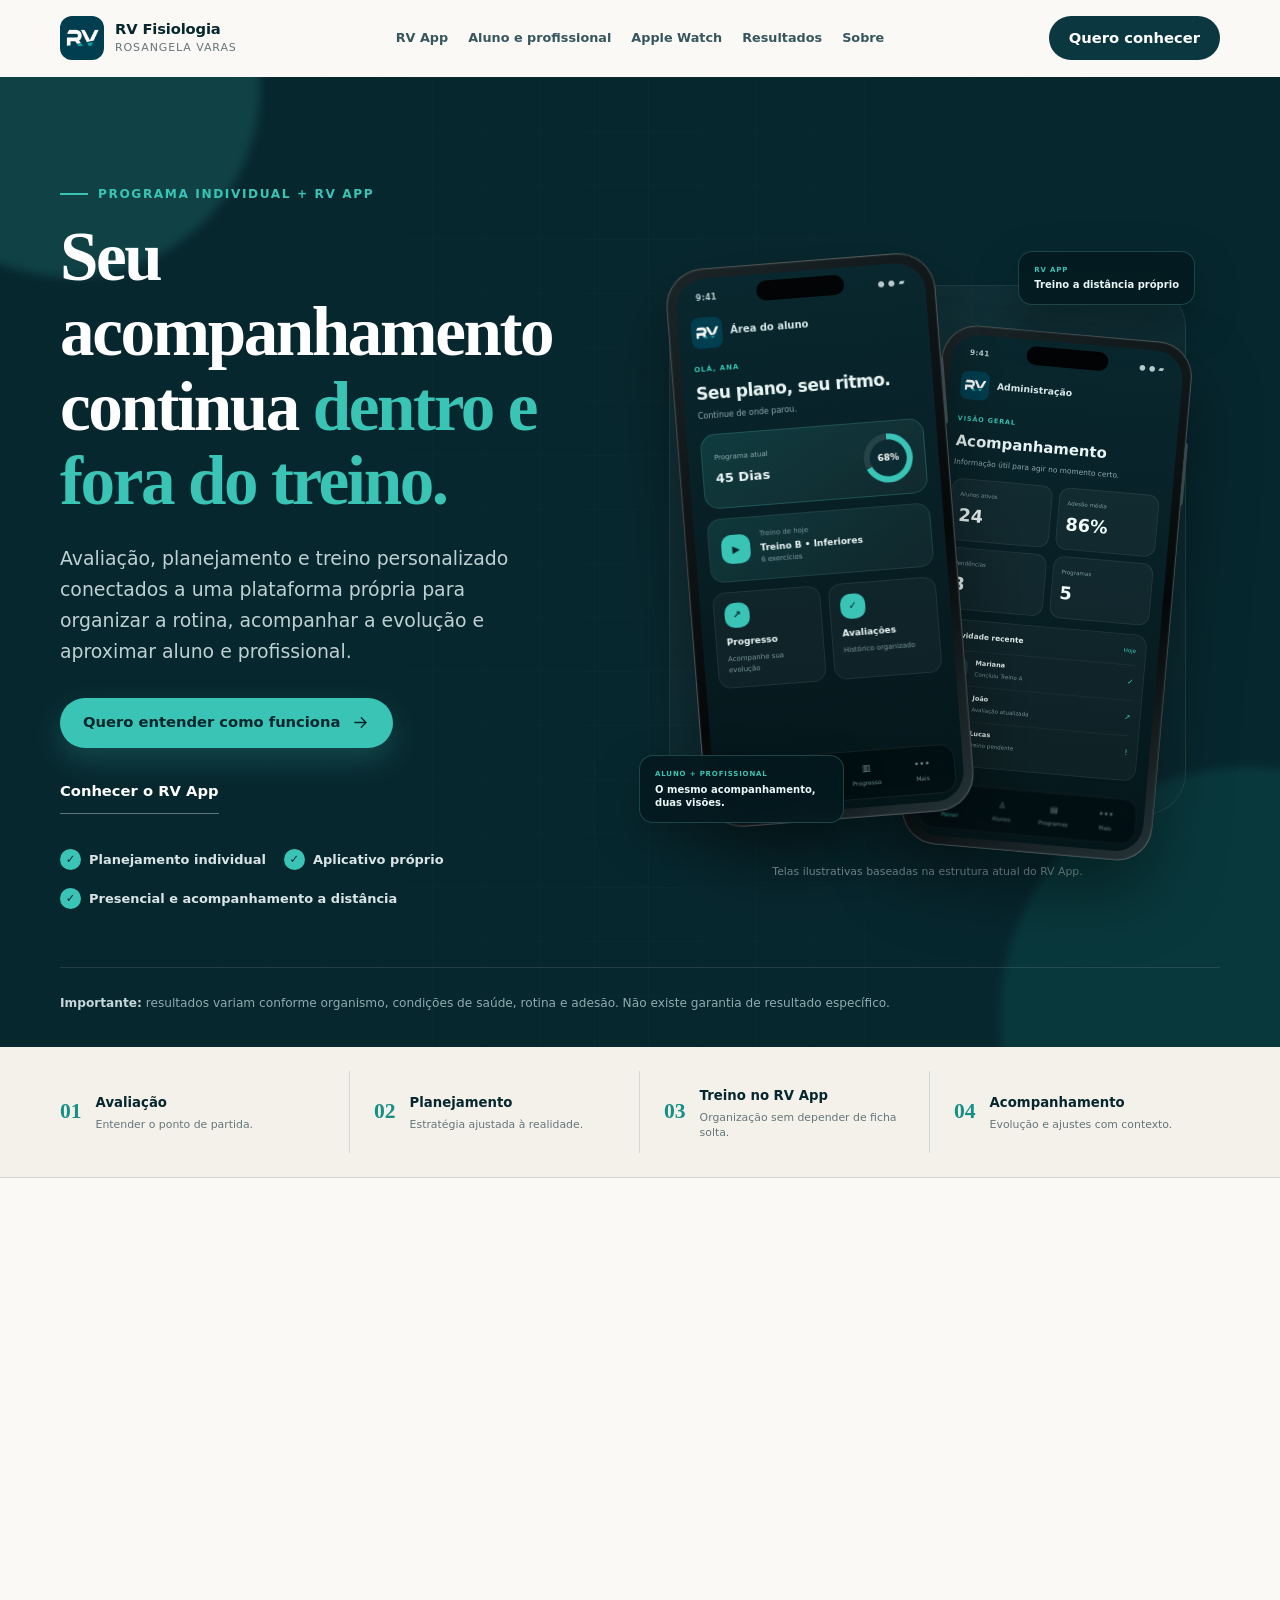
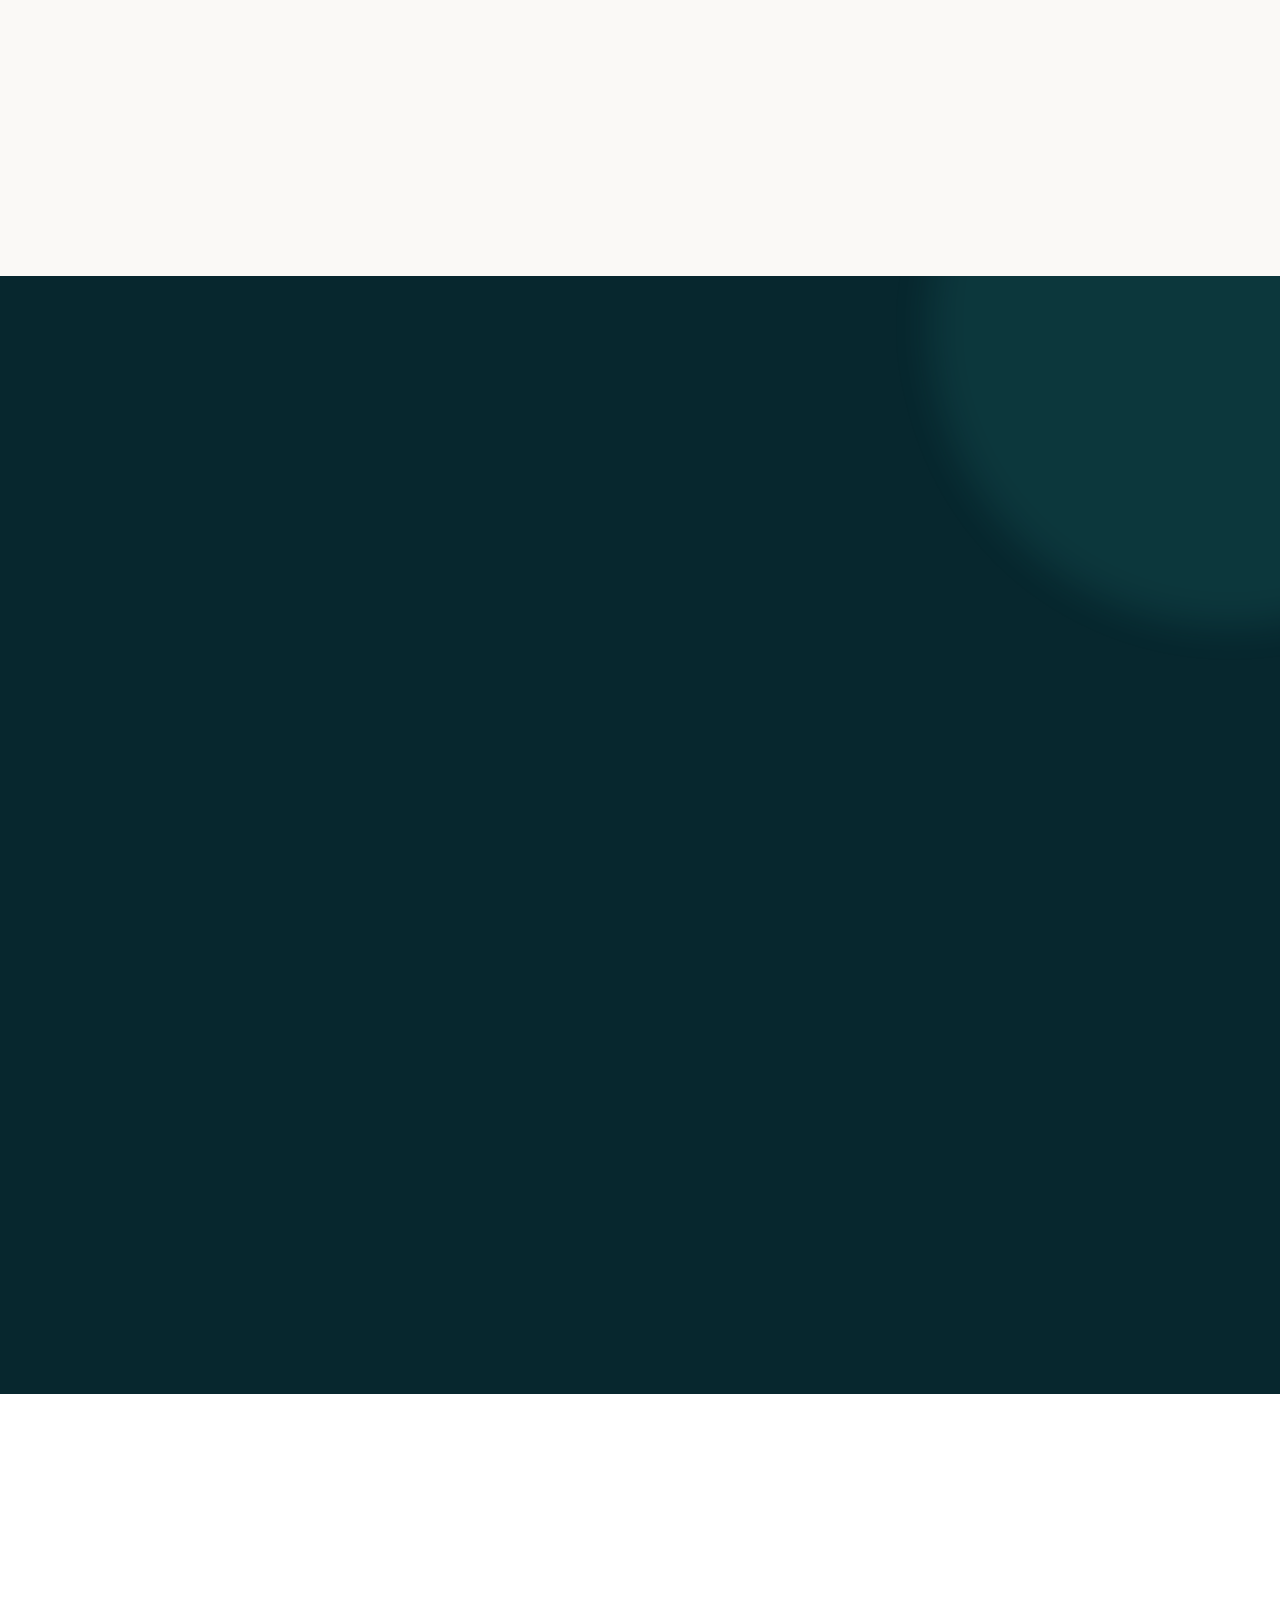
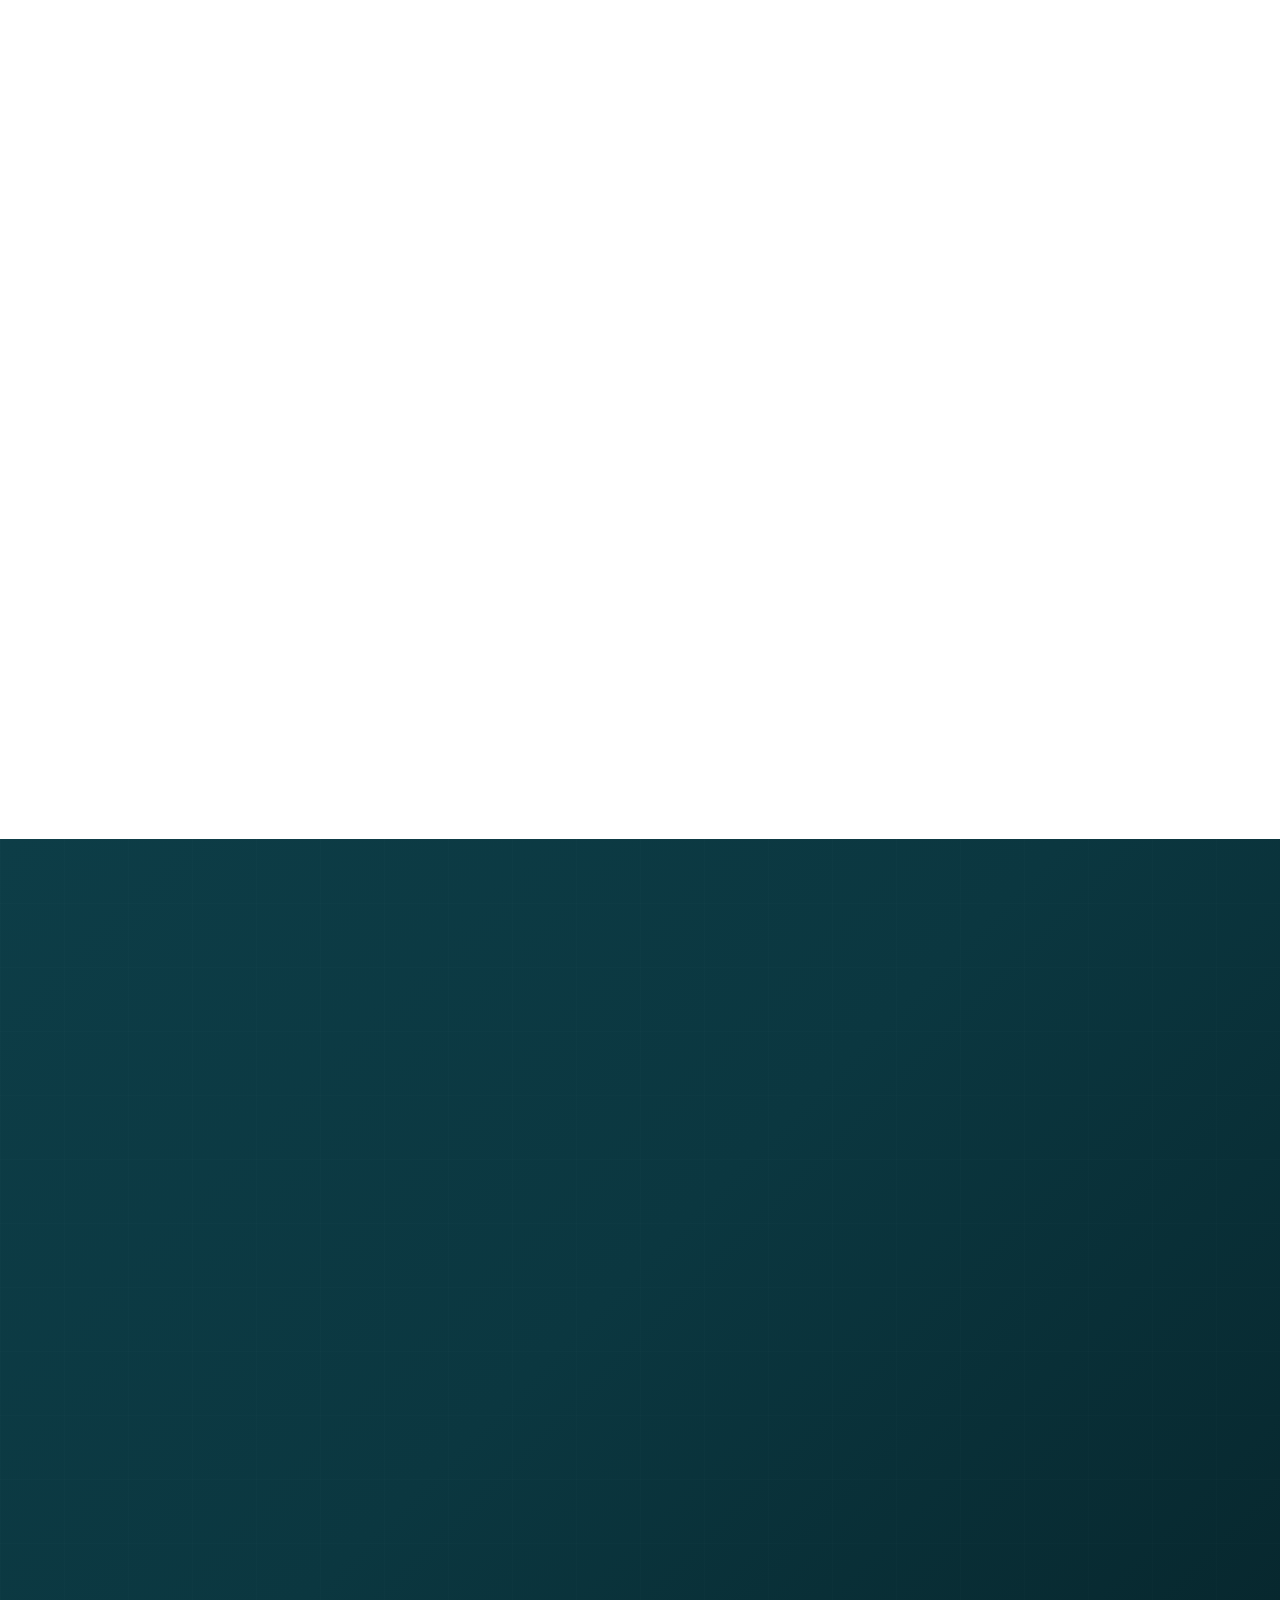
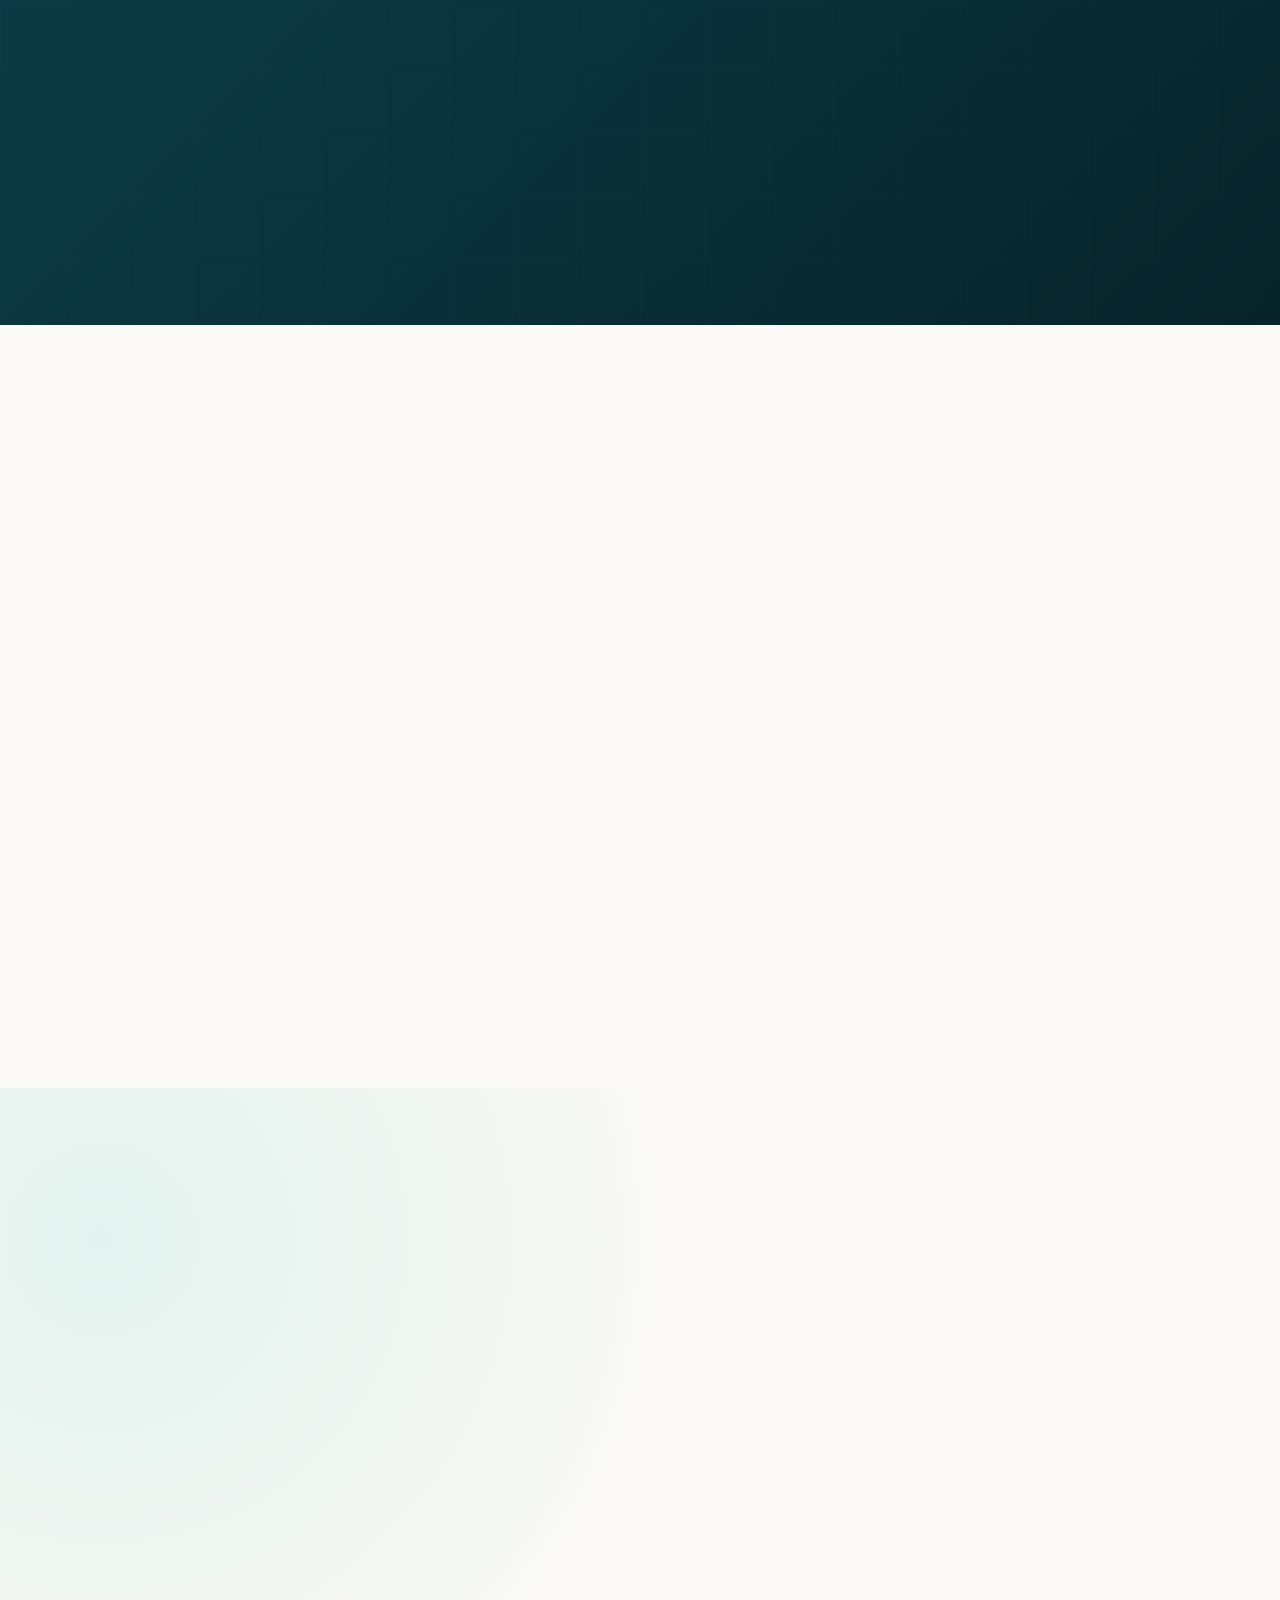
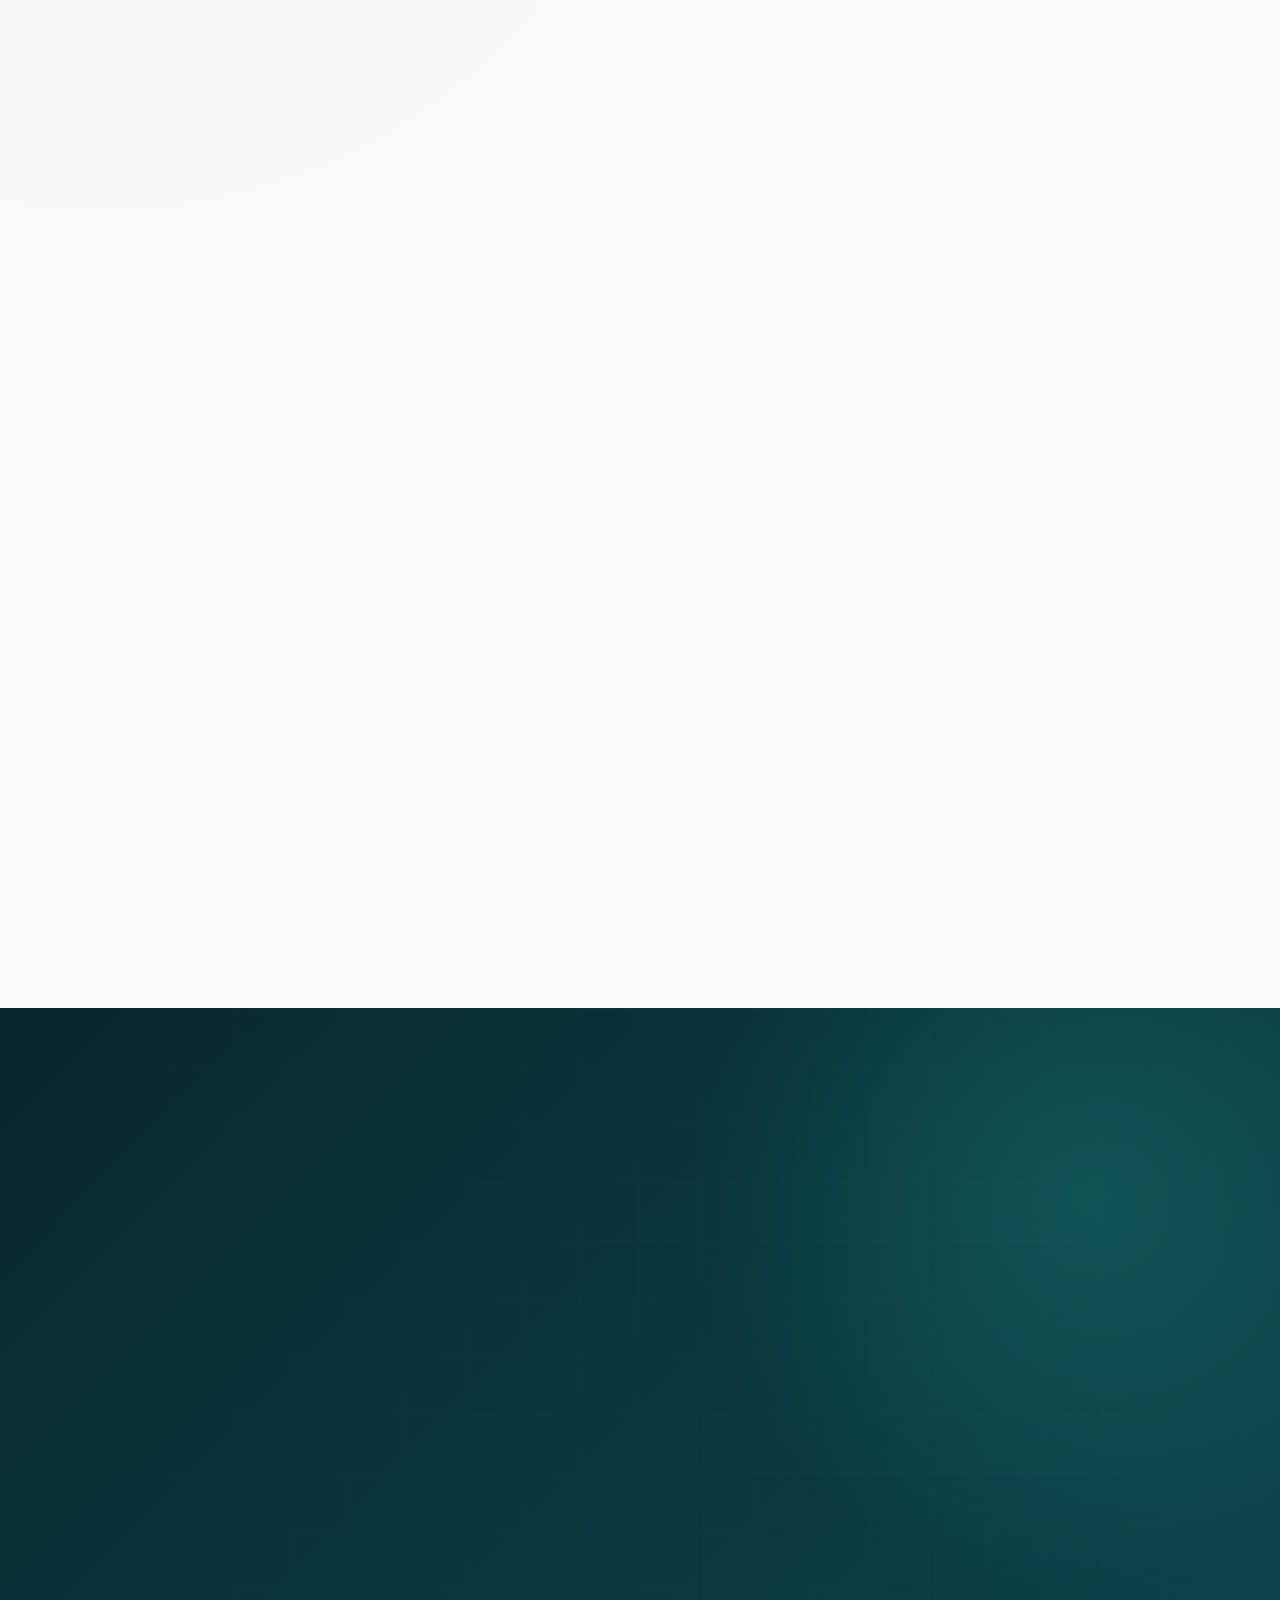
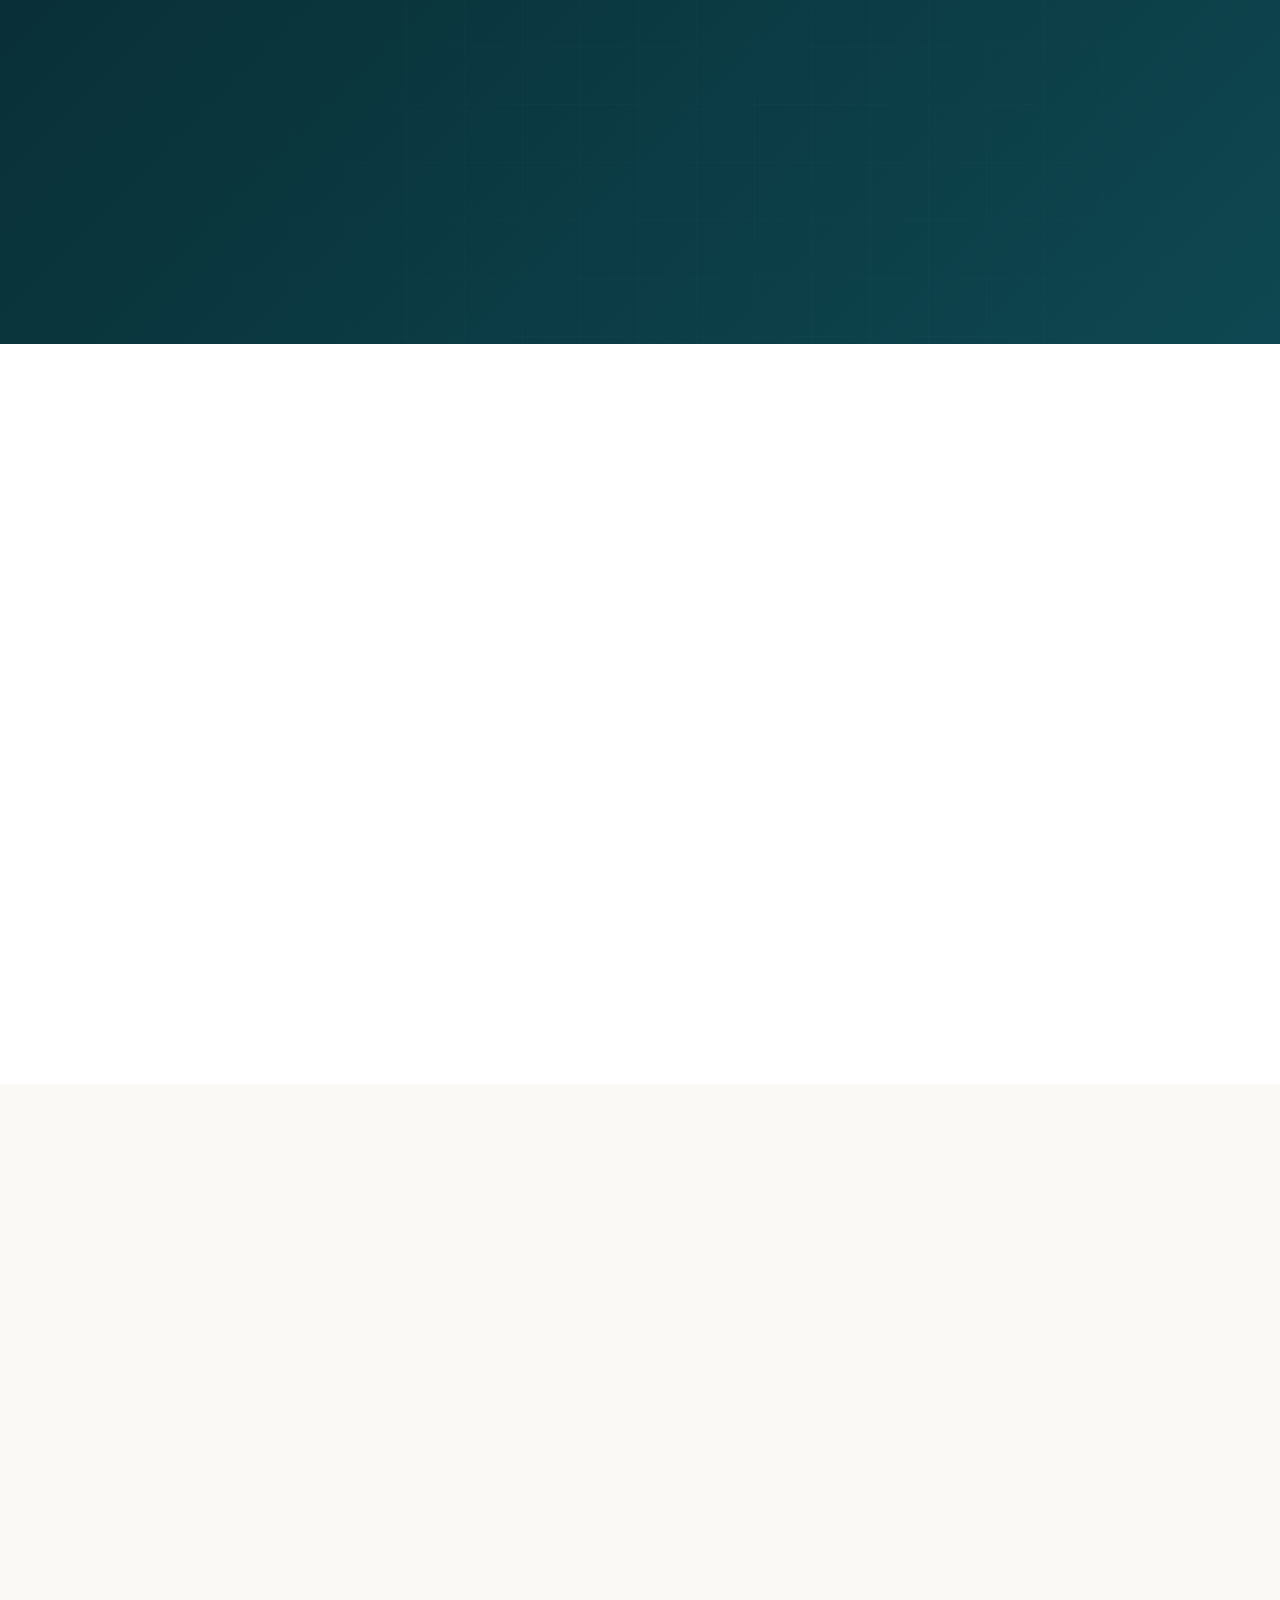
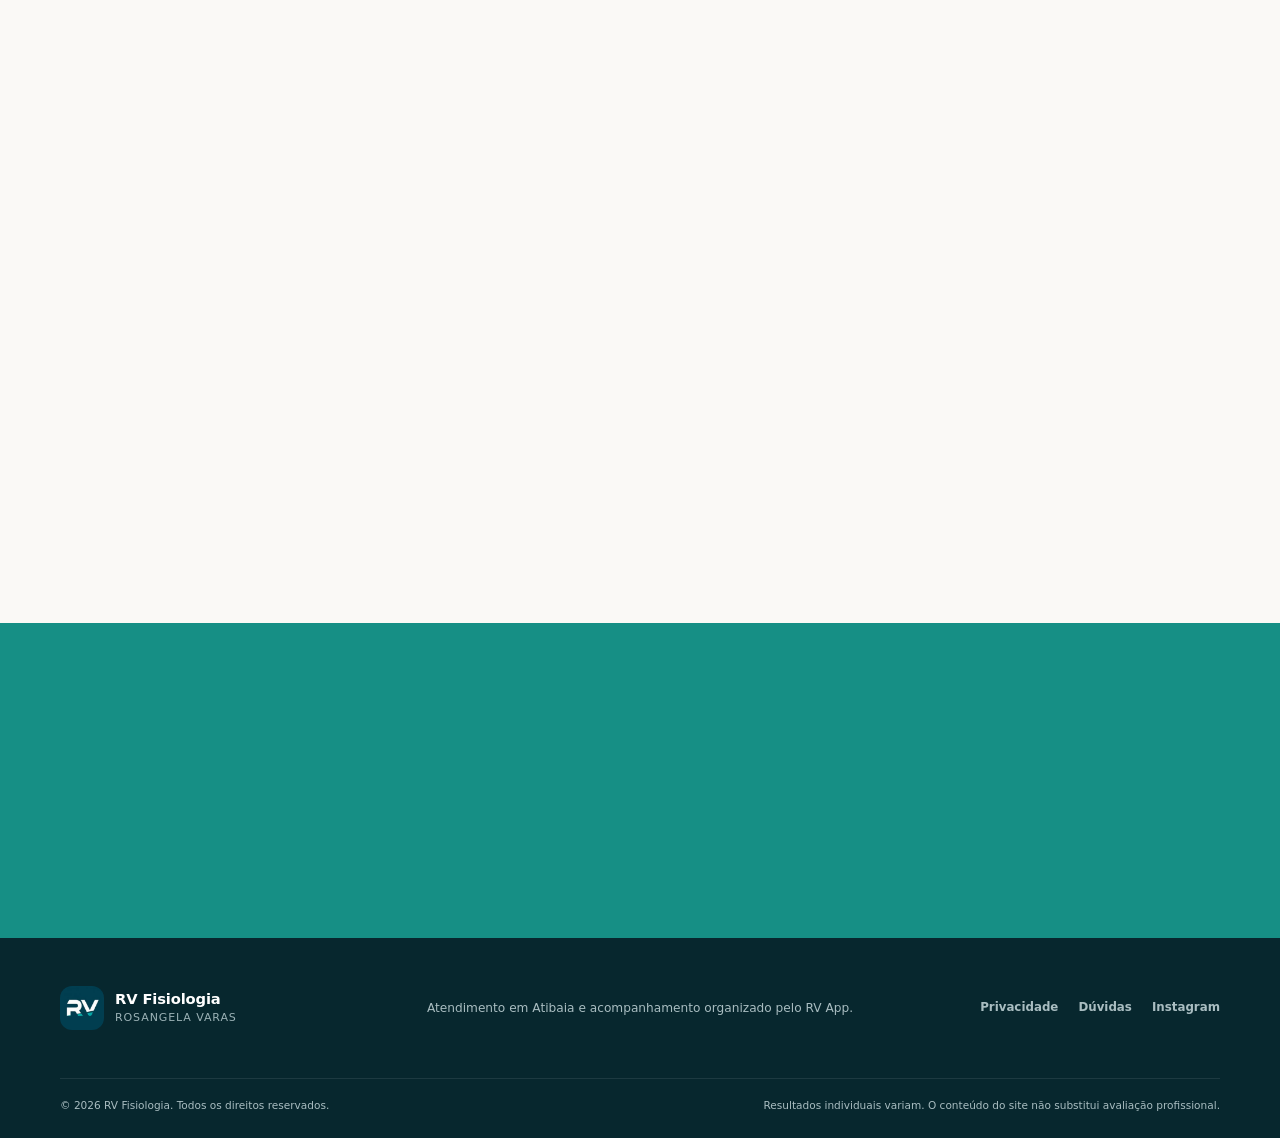
==== commit 2e1746d3: "atualiza landing profissional do RV App" ====
--- a/index.html
+++ b/index.html
@@ -3,8 +3,8 @@
 <head>
   <meta charset="utf-8">
   <meta name="viewport" content="width=device-width, initial-scale=1">
-  <meta name="theme-color" content="#020b16">
-  <meta name="color-scheme" content="dark">
+  <meta name="theme-color" content="#0b3740">
+  <meta name="color-scheme" content="light">
   <meta name="referrer" content="strict-origin-when-cross-origin">
   <meta http-equiv="Content-Security-Policy" content="default-src 'self'; base-uri 'self'; object-src 'none'; form-action 'self'; frame-src https://www.google.com https://maps.google.com; img-src 'self' data:; style-src 'self'; script-src 'self'; connect-src 'self'; font-src 'self'; media-src 'self'; worker-src 'none'; manifest-src 'self'; upgrade-insecure-requests">
 
@@ -23,9 +23,9 @@
 
   <link rel="icon" href="assets/img/favicon.svg" type="image/svg+xml">
   <link rel="manifest" href="site.webmanifest">
-  <link rel="stylesheet" href="assets/css/styles.css?v=20260906-2">
-  <link rel="stylesheet" href="assets/css/rv-app-landing.css?v=20260906-2">
-  <script src="assets/js/main.js?v=20260906-2" defer></script>
+  <link rel="stylesheet" href="assets/css/styles.css?v=20260906-1">
+  <link rel="stylesheet" href="assets/css/rv-app-landing.css?v=20260906-1">
+  <script src="assets/js/main.js?v=20260906-1" defer></script>
 </head>
 <body class="app-landing">
   <a class="skip-link" href="#conteudo">Pular para o conteúdo</a>
@@ -47,7 +47,6 @@
         <a href="#apple-watch">Apple Watch</a>
         <a href="#resultados">Resultados</a>
         <a href="#sobre">Sobre</a>
-        <a class="nav-app-link" href="https://app.rvfisiologista.com.br/" target="_blank" rel="noopener noreferrer">Acessar app ↗</a>
       </nav>
 
       <a class="button button--header js-whatsapp" data-event="header_whatsapp" href="https://wa.me/5511991234513?text=Ol%C3%A1%21%20Conheci%20a%20RV%20Fisiologia%20e%20o%20RV%20App%20pelo%20site.%20Gostaria%20de%20entender%20como%20funciona%20o%20acompanhamento." target="_blank" rel="noopener noreferrer">Quero conhecer</a>
@@ -61,9 +60,9 @@
 
       <div class="container app-hero-grid">
         <div class="hero-copy reveal">
-          <p class="eyebrow eyebrow--light"><span></span> RV APP • PLATAFORMA PRÓPRIA</p>
-          <h1 id="hero-title">Acompanhamento que continua <em>depois do treino.</em></h1>
-          <p class="hero-lead">Treino, evolução e acompanhamento em uma plataforma própria da RV. O aluno sabe o que fazer; o profissional enxerga o que precisa acompanhar.</p>
+          <p class="eyebrow eyebrow--light"><span></span> Programa individual + RV App</p>
+          <h1 id="hero-title">Seu acompanhamento continua <em>dentro e fora do treino.</em></h1>
+          <p class="hero-lead">Avaliação, planejamento e treino personalizado conectados a uma plataforma própria para organizar a rotina, acompanhar a evolução e aproximar aluno e profissional.</p>
 
           <div class="hero-actions">
             <a class="button button--primary js-whatsapp" data-event="hero_whatsapp" href="https://wa.me/5511991234513?text=Ol%C3%A1%21%20Quero%20entender%20como%20funciona%20o%20acompanhamento%20da%20RV%20Fisiologia%20com%20o%20RV%20App." target="_blank" rel="noopener noreferrer">
@@ -80,74 +79,43 @@
           </ul>
         </div>
 
-        <div class="app-hero-visual reveal" aria-label="Demonstração visual do RV App">
-          <div class="product-stage">
-            <div class="product-glow" aria-hidden="true"></div>
-
-            <div class="product-window">
-              <div class="product-window-top">
-                <div class="product-brand">
-                  <img src="assets/img/logo-rv-oficial.png" width="38" height="38" alt="RV Fisiologia">
-                  <div><strong>RV Fisiologia</strong><span>Área do aluno</span></div>
+        <div class="app-hero-visual reveal" aria-label="Demonstração da área do aluno e do painel profissional do RV App">
+          <div class="device-stage">
+            <div class="phone phone--student" aria-label="Exemplo da área do aluno">
+              <div class="phone-speaker" aria-hidden="true"></div>
+              <div class="phone-screen">
+                <div class="mock-status"><span>9:41</span><span>● ● ▰</span></div>
+                <div class="mock-brand"><img src="assets/img/logo-rv-oficial.png" alt="RV" width="34" height="34"><span>Área do aluno</span></div>
+                <div class="mock-welcome"><small>Olá, Ana</small><strong>Seu plano, seu ritmo.</strong><span>Continue de onde parou.</span></div>
+                <div class="mock-progress">
+                  <div><span>Programa atual</span><strong>45 Dias</strong></div>
+                  <div class="progress-ring" aria-label="68 por cento"><span>68%</span></div>
                 </div>
-                <div class="product-nav" aria-hidden="true"><span class="active">Início</span><span>Treinos</span><span>Progresso</span></div>
-                <div class="product-user" aria-hidden="true">AS</div>
-              </div>
-
-              <div class="product-window-body">
-                <section class="student-premium-hero">
-                  <div>
-                    <span class="product-eyebrow">SEU PROGRAMA</span>
-                    <h3>Olá, Ana.</h3>
-                    <p>Seu treino, sua evolução e seu acompanhamento em um só lugar.</p>
-                  </div>
-                  <div class="product-dial" aria-label="68 por cento concluído"><div><strong>68%</strong><span>concluído</span></div></div>
-                </section>
-
-                <div class="student-action-grid">
-                  <article class="student-action-card featured">
-                    <span class="product-icon">▶</span>
-                    <div><small>PRÓXIMA AÇÃO</small><strong>Treino B • Inferiores</strong><p>6 exercícios organizados no seu programa.</p></div>
-                    <b>→</b>
-                  </article>
-                  <article class="student-action-card">
-                    <span class="product-icon">↗</span>
-                    <div><small>PROGRESSO</small><strong>68% do programa</strong><p>17 de 25 etapas concluídas.</p></div>
-                    <b>→</b>
-                  </article>
-                  <article class="student-action-card">
-                    <span class="product-icon">✓</span>
-                    <div><small>AVALIAÇÕES</small><strong>Histórico organizado</strong><p>Informações reunidas no perfil.</p></div>
-                    <b>→</b>
-                  </article>
-                  <article class="student-action-card">
-                    <span class="product-icon">◫</span>
-                    <div><small>METODOLOGIA</small><strong>Programa 45 Dias</strong><p>Início em 02/09/2026.</p></div>
-                    <b>→</b>
-                  </article>
+                <div class="mock-card mock-card--accent"><span class="mock-icon">▶</span><div><small>Treino de hoje</small><strong>Treino B • Inferiores</strong><span>6 exercícios</span></div></div>
+                <div class="mock-grid">
+                  <div class="mock-mini"><span class="mock-icon">↗</span><strong>Progresso</strong><small>Acompanhe sua evolução</small></div>
+                  <div class="mock-mini"><span class="mock-icon">✓</span><strong>Avaliações</strong><small>Histórico organizado</small></div>
                 </div>
+                <div class="mock-bottom-nav"><span class="is-active">⌂<small>Início</small></span><span>◫<small>Treinos</small></span><span>▥<small>Progresso</small></span><span>•••<small>Mais</small></span></div>
               </div>
             </div>
 
-            <aside class="admin-product-card" aria-label="Resumo da área administrativa">
-              <div class="admin-product-head">
-                <div><span>PAINEL PROFISSIONAL</span><strong>Visão geral</strong></div>
-                <span class="status-dot">● ao vivo</span>
+            <div class="phone phone--admin" aria-label="Exemplo do painel administrativo">
+              <div class="phone-speaker" aria-hidden="true"></div>
+              <div class="phone-screen">
+                <div class="mock-status"><span>9:41</span><span>● ● ▰</span></div>
+                <div class="mock-brand"><img src="assets/img/logo-rv-oficial.png" alt="RV" width="32" height="32"><span>Administração</span></div>
+                <div class="admin-title"><small>VISÃO GERAL</small><strong>Acompanhamento</strong><span>Informação útil para agir no momento certo.</span></div>
+                <div class="admin-metrics"><div><small>Alunos ativos</small><strong>24</strong></div><div><small>Adesão média</small><strong>86%</strong></div><div><small>Pendências</small><strong>3</strong></div><div><small>Programas</small><strong>5</strong></div></div>
+                <div class="admin-panel"><div class="admin-panel-title"><strong>Atividade recente</strong><span>Hoje</span></div><div class="activity"><b>M</b><p><strong>Mariana</strong><small>Concluiu Treino A</small></p><span>✓</span></div><div class="activity"><b>J</b><p><strong>João</strong><small>Avaliação atualizada</small></p><span>↗</span></div><div class="activity"><b>L</b><p><strong>Lucas</strong><small>Treino pendente</small></p><span>!</span></div></div>
+                <div class="mock-bottom-nav"><span class="is-active">▦<small>Painel</small></span><span>♙<small>Alunos</small></span><span>▤<small>Programas</small></span><span>•••<small>Mais</small></span></div>
               </div>
-              <div class="admin-product-metrics">
-                <div><small>Alunos ativos</small><strong>24</strong></div>
-                <div><small>Adesão média</small><strong>86%</strong></div>
-                <div><small>Pendências</small><strong>3</strong></div>
-              </div>
-              <div class="admin-product-list">
-                <div><span class="avatar">M</span><p><strong>Mariana</strong><small>Concluiu Treino A</small></p><b>✓</b></div>
-                <div><span class="avatar">J</span><p><strong>João</strong><small>Avaliação atualizada</small></p><b>↗</b></div>
-                <div><span class="avatar">L</span><p><strong>Lucas</strong><small>Treino pendente</small></p><b>!</b></div>
-              </div>
-            </aside>
-
-            <div class="product-caption"><span></span> Interface inspirada no sistema visual atual do RV App</div>
-          </div>
+            </div>
+
+            <div class="stage-badge stage-badge--top"><span>RV App</span><strong>Treino a distância próprio</strong></div>
+            <div class="stage-badge stage-badge--bottom"><span>Aluno + profissional</span><strong>O mesmo acompanhamento, duas visões.</strong></div>
+          </div>
+          <p class="visual-note">Telas ilustrativas baseadas na estrutura atual do RV App.</p>
         </div>
       </div>
 
--- a/assets/css/rv-app-landing.css
+++ b/assets/css/rv-app-landing.css
@@ -1,279 +1,380 @@
-/* RV LANDING — identidade alinhada ao RV App Premium V12
-   Sistema visual: produto premium, sóbrio, mobile-first. */
-
-:root {
-  --rv-bg: #020b16;
-  --rv-bg-soft: #04111f;
-  --rv-surface: #07192d;
-  --rv-surface-2: #0a2038;
-  --rv-surface-3: #0d2742;
-  --rv-line: rgba(129, 164, 194, .14);
-  --rv-line-strong: rgba(129, 164, 194, .22);
-  --rv-text: #f4f8fb;
-  --rv-text-soft: #d9e5ef;
-  --rv-muted: #89a0b7;
-  --rv-muted-2: #6f879f;
-  --rv-accent: #20d6cf;
-  --rv-accent-soft: rgba(32, 214, 207, .09);
-  --rv-accent-line: rgba(32, 214, 207, .24);
-  --rv-danger: #f07d8a;
-  --rv-warning: #e8b45f;
-  --rv-radius-sm: 10px;
-  --rv-radius: 14px;
-  --rv-radius-lg: 18px;
-  --rv-shadow: 0 18px 50px rgba(0, 0, 0, .24);
-  --rv-shadow-soft: 0 10px 28px rgba(0, 0, 0, .16);
-}
-
-html { background: var(--rv-bg); }
-body.app-landing {
-  color: var(--rv-text);
-  background:
-    radial-gradient(circle at 50% -180px, rgba(20, 84, 107, .18), transparent 420px),
-    var(--rv-bg);
-  font-family: Inter, ui-sans-serif, -apple-system, BlinkMacSystemFont, "Segoe UI", sans-serif;
-  -webkit-font-smoothing: antialiased;
-  text-rendering: optimizeLegibility;
-}
-.app-landing ::selection { color: #03161c; background: var(--rv-accent); }
-.app-landing h1,
-.app-landing h2,
-.app-landing h3 { font-family: inherit; color: var(--rv-text); letter-spacing: -.045em; }
-.app-landing p { color: var(--rv-muted); }
-.app-landing .container { width: min(calc(100% - 40px), 1180px); }
-.app-landing .section { padding: clamp(82px, 8vw, 118px) 0; }
-.app-landing .section--soft,
-.app-landing .section--dark,
-.app-landing .section--accent { color: var(--rv-text); background: transparent; }
-
-/* Header igual ao shell do app */
-.app-landing .site-header {
-  min-height: 72px;
-  background: rgba(3, 14, 27, .92);
-  border-bottom: 1px solid var(--rv-line);
-  backdrop-filter: blur(16px);
-  box-shadow: none;
-}
-.app-landing .site-header.is-scrolled { border-color: var(--rv-line-strong); box-shadow: 0 8px 30px rgba(0,0,0,.12); }
-.app-landing .header-inner { min-height: 72px; grid-template-columns: 1fr auto 1fr; gap: 24px; }
-.app-landing .brand { gap: 10px; }
-.app-landing .brand img { width: 42px; height: 42px; object-fit: contain; }
-.app-landing .brand strong { color: var(--rv-text-soft); font-size: .9rem; }
-.app-landing .brand small { color: var(--rv-muted-2); font-size: .65rem; letter-spacing: .11em; }
+/* RV APP LANDING — camada visual 2026-09-06
+   Mantém a identidade da landing original e aproxima a apresentação do produto real. */
+
+.app-landing {
+  --app-bg: #061f25;
+  --app-bg-2: #0a3038;
+  --app-card: #0e3c45;
+  --app-card-soft: #124954;
+  --app-accent: #3ac4b6;
+  --app-accent-2: #84e2d8;
+  --app-ink: #102f36;
+  --app-muted: #6d8185;
+}
+
+.app-landing .app-header .header-inner { grid-template-columns: 1fr auto 1fr; }
 .app-landing .main-nav { gap: 20px; }
-.app-landing .main-nav a { color: #8299b0; font-size: .79rem; font-weight: 750; transition: color .2s ease, background .2s ease; }
-.app-landing .main-nav a:hover { color: var(--rv-text-soft); }
-.app-landing .main-nav .nav-app-link { padding: 8px 11px; color: var(--rv-accent); border: 1px solid var(--rv-accent-line); border-radius: 9px; background: var(--rv-accent-soft); }
-.app-landing .button--header { justify-self: end; min-height: 42px; padding: 10px 17px; color: #032027; background: var(--rv-accent); border: 1px solid var(--rv-accent); border-radius: 10px; box-shadow: none; }
-.app-landing .button--header:hover { color: #032027; background: #32e1da; }
-.app-landing .menu-toggle { border-color: var(--rv-line-strong); background: rgba(7, 28, 49, .72); }
-.app-landing .menu-toggle span:not(.sr-only) { background: var(--rv-text-soft); }
-
-/* Elementos globais */
-.app-landing .eyebrow { color: var(--rv-accent); font-size: .7rem; font-weight: 850; letter-spacing: .13em; }
-.app-landing .eyebrow span { background: currentColor; }
-.app-landing .button { border-radius: 10px; box-shadow: none; font-weight: 850; }
-.app-landing .button--primary { color: #032027; border: 1px solid var(--rv-accent); background: var(--rv-accent); }
-.app-landing .button--primary:hover { color: #032027; background: #32e1da; box-shadow: none; }
-.app-landing .button--dark,
-.app-landing .button--ghost { color: var(--rv-text-soft); border: 1px solid var(--rv-line-strong); background: rgba(7,29,52,.82); }
-.app-landing .button--dark:hover,
-.app-landing .button--ghost:hover { color: var(--rv-text); border-color: var(--rv-accent-line); background: rgba(9,38,64,.94); }
-.app-landing .button--light { color: #032027; background: var(--rv-accent); }
-.app-landing .text-link,
-.app-landing .text-link--dark { color: #9eb4c8; border-color: var(--rv-line-strong); }
-.app-landing .text-link:hover,
-.app-landing .text-link--dark:hover { color: var(--rv-accent); border-color: var(--rv-accent); }
-
-/* Hero */
-.app-landing .hero {
+.app-landing .main-nav a { font-size: .8rem; }
+
+/* HERO */
+.app-hero { padding-top: clamp(64px, 7vw, 96px); }
+.app-hero-grid {
   position: relative;
-  padding: clamp(80px, 8vw, 116px) 0 30px;
-  color: var(--rv-text);
-  background: transparent;
+  z-index: 1;
+  display: grid;
+  grid-template-columns: minmax(0, 0.92fr) minmax(470px, 1.08fr);
+  align-items: center;
+  gap: clamp(42px, 6vw, 82px);
+}
+.app-hero .hero-copy { padding-bottom: 22px; }
+.app-hero h1 { max-width: 700px; font-size: clamp(2.75rem, 5.4vw, 5.3rem); }
+.app-hero .hero-lead { max-width: 690px; }
+.app-hero-visual { min-width: 0; }
+.device-stage {
+  position: relative;
+  min-height: 650px;
+  display: flex;
+  align-items: center;
+  justify-content: center;
+  isolation: isolate;
+}
+.device-stage::before {
+  content: "";
+  position: absolute;
+  width: 520px;
+  height: 520px;
+  border-radius: 50%;
+  background: radial-gradient(circle, rgba(58,196,182,.22), rgba(58,196,182,0) 67%);
+  filter: blur(6px);
+  z-index: -1;
+}
+.device-stage::after {
+  content: "";
+  position: absolute;
+  inset: 68px 34px 52px;
+  border: 1px solid rgba(255,255,255,.08);
+  border-radius: 42px;
+  background: linear-gradient(145deg, rgba(255,255,255,.055), rgba(255,255,255,.012));
+  z-index: -2;
+}
+.phone {
+  position: absolute;
+  width: 270px;
+  height: 560px;
+  padding: 9px;
+  border-radius: 38px;
+  background: linear-gradient(145deg, #1b2528, #050809 62%, #243236);
+  border: 1px solid rgba(255,255,255,.22);
+  box-shadow: 0 34px 78px rgba(0,0,0,.42), inset 0 0 0 1px rgba(255,255,255,.05);
+}
+.phone::before {
+  content: "";
+  position: absolute;
+  top: 105px;
+  right: -3px;
+  width: 3px;
+  height: 68px;
+  border-radius: 0 3px 3px 0;
+  background: #39484c;
+}
+.phone--student { left: 50px; top: 43px; transform: rotate(-4.5deg); z-index: 3; }
+.phone--admin { right: 38px; top: 96px; transform: rotate(5deg) scale(.93); z-index: 2; }
+.phone-speaker {
+  position: absolute;
+  z-index: 5;
+  top: 16px;
+  left: 50%;
+  width: 88px;
+  height: 20px;
+  transform: translateX(-50%);
+  border-radius: 999px;
+  background: #020405;
+}
+.phone-screen {
+  position: relative;
+  height: 100%;
   overflow: hidden;
-}
-.app-landing .hero::before {
-  content: "";
-  position: absolute;
-  inset: 0;
-  opacity: .14;
-  background-image: linear-gradient(rgba(129,164,194,.09) 1px, transparent 1px), linear-gradient(90deg, rgba(129,164,194,.09) 1px, transparent 1px);
-  background-size: 58px 58px;
-  mask-image: linear-gradient(to bottom, #000 0, rgba(0,0,0,.4) 70%, transparent 100%);
-  pointer-events: none;
-}
-.app-landing .hero-orb--one { width: 440px; height: 440px; top: -240px; left: -140px; background: #14546b; opacity: .18; filter: blur(28px); }
-.app-landing .hero-orb--two { width: 520px; height: 520px; right: -250px; bottom: -240px; background: var(--rv-accent); opacity: .08; filter: blur(40px); }
-.app-hero-grid { position: relative; z-index: 1; display: grid; grid-template-columns: minmax(0,.82fr) minmax(540px,1.18fr); align-items: center; gap: clamp(46px,6vw,84px); }
-.app-landing .hero-copy { padding: 20px 0; }
-.app-landing .hero h1 { max-width: 720px; margin-bottom: 24px; color: var(--rv-text); font-size: clamp(3rem, 5.8vw, 5.6rem); line-height: .98; }
-.app-landing .hero h1 em { color: var(--rv-accent); font-style: normal; }
-.app-landing .hero-lead { max-width: 660px; margin-bottom: 30px; color: var(--rv-muted); font-size: clamp(1rem,1.35vw,1.12rem); line-height: 1.65; }
-.app-landing .hero-actions { gap: 18px; }
-.app-landing .hero-trust { gap: 12px 18px; margin-top: 31px; }
-.app-landing .hero-trust li { color: #9fb4c6; font-size: .78rem; }
-.app-landing .hero-trust span { width: 20px; height: 20px; color: #032027; background: var(--rv-accent); font-size: .65rem; }
-.app-landing .hero-disclaimer { border-top-color: var(--rv-line); }
-.app-landing .hero-disclaimer p { color: #667e94; }
-.app-landing .hero-disclaimer strong { color: #90a8bb; }
-
-/* Mockup: usa linguagem real do RV App, sem cara de iPhone genérico */
-.product-stage { position: relative; min-height: 630px; display: grid; place-items: center; }
-.product-glow { position: absolute; width: 590px; height: 590px; border-radius: 50%; background: radial-gradient(circle, rgba(32,214,207,.15), rgba(32,214,207,0) 68%); filter: blur(8px); }
-.product-window {
+  padding: 13px 13px 63px;
+  color: #eaf6f5;
+  background: linear-gradient(180deg, #09272e, #061b20 70%, #05161a);
+  border-radius: 30px;
+}
+.mock-status { display: flex; justify-content: space-between; padding: 0 7px 13px; color: #b7cacd; font-size: 8px; font-weight: 800; letter-spacing: .04em; }
+.mock-brand { display: flex; align-items: center; gap: 8px; margin-bottom: 16px; }
+.mock-brand img { width: 31px; height: 31px; object-fit: contain; border-radius: 8px; }
+.mock-brand span { font-size: 10px; font-weight: 800; color: #d7e7e9; }
+.mock-welcome { display: grid; gap: 3px; margin-bottom: 13px; }
+.mock-welcome small, .admin-title small { color: var(--app-accent); font-size: 7px; font-weight: 900; letter-spacing: .13em; text-transform: uppercase; }
+.mock-welcome strong { font-size: 17px; letter-spacing: -.03em; }
+.mock-welcome span, .admin-title span { color: #8eaaaf; font-size: 8px; line-height: 1.4; }
+.mock-progress {
+  display: flex;
+  align-items: center;
+  justify-content: space-between;
+  gap: 12px;
+  padding: 12px;
+  margin-bottom: 10px;
+  background: linear-gradient(145deg, rgba(58,196,182,.16), rgba(255,255,255,.045));
+  border: 1px solid rgba(90,215,202,.2);
+  border-radius: 15px;
+}
+.mock-progress > div:first-child { display: grid; gap: 3px; }
+.mock-progress span { color: #91aeb2; font-size: 7px; }
+.mock-progress strong { font-size: 13px; }
+.progress-ring {
+  width: 49px;
+  height: 49px;
+  display: grid;
+  place-items: center;
+  border-radius: 50%;
+  background: conic-gradient(var(--app-accent) 0 68%, rgba(255,255,255,.09) 68% 100%);
   position: relative;
-  z-index: 2;
-  width: min(100%, 650px);
-  overflow: hidden;
-  border: 1px solid var(--rv-line-strong);
-  border-radius: 22px;
-  background: #03101e;
-  box-shadow: 0 36px 90px rgba(0,0,0,.38);
-}
-.product-window-top { min-height: 68px; display: grid; grid-template-columns: 1fr auto auto; align-items: center; gap: 20px; padding: 11px 15px; border-bottom: 1px solid var(--rv-line); background: rgba(3,14,27,.96); }
-.product-brand { display: flex; align-items: center; gap: 9px; }
-.product-brand img { width: 36px; height: 36px; object-fit: contain; }
-.product-brand div { display: grid; gap: 2px; }
-.product-brand strong { color: var(--rv-text-soft); font-size: .74rem; }
-.product-brand span { color: var(--rv-muted-2); font-size: .58rem; text-transform: uppercase; letter-spacing: .08em; }
-.product-nav { display: flex; align-items: center; gap: 5px; }
-.product-nav span { padding: 7px 9px; color: #748ca2; border-radius: 8px; font-size: .6rem; font-weight: 800; }
-.product-nav .active { color: var(--rv-accent); background: var(--rv-accent-soft); }
-.product-user { width: 32px; height: 32px; display: grid; place-items: center; color: var(--rv-text-soft); border: 1px solid var(--rv-line); border-radius: 50%; background: var(--rv-surface); font-size: .63rem; font-weight: 900; }
-.product-window-body { padding: 17px; background: radial-gradient(circle at 50% -100px, rgba(20,84,107,.13), transparent 300px), var(--rv-bg); }
-.student-premium-hero {
-  position: relative;
-  overflow: hidden;
-  min-height: 165px;
-  padding: 23px;
-  border: 1px solid var(--rv-line);
-  border-radius: 18px;
-  background: linear-gradient(135deg, rgba(10,37,61,.96), rgba(5,22,40,.98));
+}
+.progress-ring::after { content: ""; position: absolute; inset: 6px; border-radius: 50%; background: #0b2a31; }
+.progress-ring span { position: relative; z-index: 1; color: #fff; font-size: 9px; font-weight: 900; }
+.mock-card {
+  display: flex;
+  align-items: center;
+  gap: 10px;
+  padding: 12px;
+  margin-bottom: 10px;
+  border-radius: 14px;
+  background: rgba(255,255,255,.055);
+  border: 1px solid rgba(255,255,255,.07);
+}
+.mock-card--accent { background: linear-gradient(135deg, rgba(58,196,182,.15), rgba(255,255,255,.045)); }
+.mock-card > div { display: grid; min-width: 0; }
+.mock-card small, .mock-mini small { color: #78979c; font-size: 7px; }
+.mock-card strong, .mock-mini strong { color: #eef8f8; font-size: 9px; }
+.mock-card span:not(.mock-icon) { color: #87a6ab; font-size: 7px; }
+.mock-icon {
+  width: 29px;
+  height: 29px;
+  flex: 0 0 auto;
   display: grid;
-  grid-template-columns: minmax(0,1fr) auto;
-  align-items: center;
-  gap: 22px;
-}
-.student-premium-hero::after { content:""; position:absolute; width:180px; height:180px; top:-105px; right:-60px; border-radius:50%; background: rgba(32,214,207,.07); }
-.product-eyebrow { display:block; color: var(--rv-accent); font-size:.58rem; font-weight:900; letter-spacing:.12em; }
-.student-premium-hero h3 { margin: 5px 0 5px; font-size: 2rem; line-height:1; }
-.student-premium-hero p { max-width: 360px; margin:0; color:var(--rv-muted); font-size:.7rem; line-height:1.5; }
-.product-dial { position:relative; z-index:1; width:92px; height:92px; padding:7px; border-radius:50%; background: conic-gradient(var(--rv-accent) 0 68%, rgba(129,164,194,.1) 68% 100%); }
-.product-dial > div { width:100%; height:100%; display:grid; place-items:center; align-content:center; gap:1px; border-radius:50%; background:#06172b; }
-.product-dial strong { color:var(--rv-text); font-size:1.2rem; letter-spacing:-.04em; }.product-dial span { color:var(--rv-muted); font-size:.5rem; }
-.student-action-grid { display:grid; grid-template-columns:1fr 1fr; gap:9px; margin-top:10px; }
-.student-action-card { min-width:0; min-height:97px; display:grid; grid-template-columns:36px minmax(0,1fr) 15px; align-items:center; gap:10px; padding:12px; border:1px solid var(--rv-line); border-radius:14px; background:rgba(7,26,47,.88); }
-.student-action-card.featured { border-color: var(--rv-accent-line); background: linear-gradient(135deg, rgba(32,214,207,.09), rgba(7,26,47,.9)); }
-.product-icon { width:36px; height:36px; display:grid; place-items:center; color:var(--rv-accent); border:1px solid rgba(32,214,207,.16); border-radius:10px; background:var(--rv-accent-soft); font-size:.73rem; }
-.student-action-card > div { min-width:0; display:grid; gap:2px; }.student-action-card small { color:var(--rv-accent); font-size:.47rem; font-weight:900; letter-spacing:.08em; }.student-action-card strong { overflow:hidden; color:var(--rv-text); font-size:.7rem; white-space:nowrap; text-overflow:ellipsis; }.student-action-card p { margin:0; color:var(--rv-muted); font-size:.54rem; line-height:1.3; }.student-action-card b { color:#718ba4; font-size:.75rem; }
-.admin-product-card { position:absolute; z-index:4; right:-52px; bottom:20px; width:310px; padding:15px; border:1px solid var(--rv-line-strong); border-radius:16px; background:linear-gradient(180deg, rgba(10,31,53,.98), rgba(5,20,38,.98)); box-shadow:0 25px 65px rgba(0,0,0,.38); }
-.admin-product-head { display:flex; align-items:flex-start; justify-content:space-between; gap:12px; padding-bottom:11px; border-bottom:1px solid var(--rv-line); }.admin-product-head > div { display:grid; gap:2px; }.admin-product-head span:not(.status-dot) { color:var(--rv-accent); font-size:.46rem; font-weight:900; letter-spacing:.1em; }.admin-product-head strong { font-size:.86rem; }.status-dot { color:#73d79d; font-size:.5rem; }
-.admin-product-metrics { display:grid; grid-template-columns:repeat(3,1fr); gap:6px; margin:10px 0; }.admin-product-metrics div { display:grid; gap:2px; padding:8px; border:1px solid var(--rv-line); border-radius:10px; background:rgba(4,18,34,.64); }.admin-product-metrics small { color:var(--rv-muted-2); font-size:.45rem; }.admin-product-metrics strong { color:var(--rv-text); font-size:1rem; }
-.admin-product-list { display:grid; }.admin-product-list > div { display:grid; grid-template-columns:25px 1fr auto; align-items:center; gap:7px; padding:7px 0; border-top:1px solid rgba(129,164,194,.08); }.admin-product-list .avatar { width:25px; height:25px; display:grid; place-items:center; color:var(--rv-accent); border-radius:8px; background:var(--rv-accent-soft); font-size:.53rem; font-weight:900; }.admin-product-list p { display:grid; gap:1px; margin:0; }.admin-product-list strong { color:var(--rv-text-soft); font-size:.56rem; }.admin-product-list small { color:var(--rv-muted-2); font-size:.47rem; }.admin-product-list b { color:var(--rv-accent); font-size:.58rem; }
-.product-caption { position:absolute; left:0; bottom:26px; z-index:5; display:flex; align-items:center; gap:8px; color:#668096; font-size:.62rem; }.product-caption > span { width:20px; height:1px; background:var(--rv-accent); }
-
-/* Trust strip */
-.app-landing .trust-strip { padding:22px 0; background:#03101e; border-top:1px solid var(--rv-line); border-bottom:1px solid var(--rv-line); }
-.app-landing .trust-grid article { border-right-color:var(--rv-line); }.app-landing .trust-grid article > span { color:var(--rv-accent); font-family:inherit; font-size:1rem; }.app-landing .trust-grid strong { color:var(--rv-text-soft); }.app-landing .trust-grid small { color:var(--rv-muted-2); }
-
-/* Seções */
-.app-landing .section-heading > p:last-child,
-.app-landing .section-heading--wide > p { color:var(--rv-muted); }
-.app-landing .section-heading--center h2,
-.app-landing .section-heading--wide h2 { color:var(--rv-text); }
-.app-landing .split-layout { align-items:start; }
-.app-value-grid { display:grid; grid-template-columns:1fr 1fr; gap:12px; }
-.app-value-grid article { min-height:210px; padding:24px; border:1px solid var(--rv-line); border-radius:16px; background:linear-gradient(180deg, rgba(10,31,53,.75), rgba(5,20,38,.82)); box-shadow:none; }
-.app-value-grid article > span { display:block; margin-bottom:30px; color:var(--rv-accent); font-weight:900; font-size:.72rem; }.app-value-grid h3 { color:var(--rv-text); font-size:1.2rem; }.app-value-grid p { margin:0; color:var(--rv-muted); font-size:.85rem; }
-
-.app-product-section { position:relative; overflow:hidden; background:#03101e !important; border-top:1px solid var(--rv-line); border-bottom:1px solid var(--rv-line); }
-.app-product-section::before { content:""; position:absolute; width:560px; height:560px; right:-240px; top:-260px; border-radius:50%; background:rgba(32,214,207,.06); filter:blur(24px); }
-.app-feature-grid { position:relative; display:grid; grid-template-columns:repeat(2,1fr); gap:12px; }
-.app-feature { min-height:240px; padding:27px; border:1px solid var(--rv-line); border-radius:16px; background:rgba(7,25,45,.82); }
-.app-feature--featured { border-color:var(--rv-accent-line); background:linear-gradient(135deg, rgba(32,214,207,.08), rgba(7,25,45,.9)); }
-.app-feature .feature-number { display:block; margin-bottom:40px; color:var(--rv-accent); font-size:.7rem; font-weight:900; }.app-feature h3 { color:var(--rv-text); font-size:1.35rem; }.app-feature p { margin:0; color:var(--rv-muted); font-size:.86rem; }.feature-lines i { background:var(--rv-accent); }
-.app-flow { display:grid; grid-template-columns:1fr auto 1fr auto 1fr auto 1fr; align-items:center; gap:12px; margin-top:34px; padding:18px; border:1px solid var(--rv-line); border-radius:14px; background:rgba(4,17,31,.72); }.app-flow > div { display:grid; gap:3px; }.app-flow > div > span { color:var(--rv-accent); font-size:.62rem; font-weight:900; }.app-flow strong { color:var(--rv-text-soft); font-size:.76rem; }.app-flow small { color:var(--rv-muted-2); font-size:.65rem; }.app-flow > b { color:rgba(32,214,207,.5); }
-
-.experience-grid { display:grid; grid-template-columns:1fr 1fr; gap:14px; }
-.experience-card { overflow:hidden; border:1px solid var(--rv-line); border-radius:18px; background:linear-gradient(180deg, rgba(10,31,53,.68), rgba(5,20,38,.82)); box-shadow:none; }
-.experience-head { display:grid; gap:7px; padding:27px; color:var(--rv-text); background:rgba(7,25,45,.9); border-bottom:1px solid var(--rv-line); }.experience-card--admin .experience-head { background:linear-gradient(135deg, rgba(10,37,61,.96), rgba(5,22,40,.98)); }.experience-head span { color:var(--rv-accent); font-size:.62rem; font-weight:900; letter-spacing:.11em; }.experience-head strong { color:var(--rv-text); font-size:1.42rem; }
-.experience-card ul { padding:10px 27px 24px; }.experience-card li { border-bottom-color:var(--rv-line); }.experience-card li > span { color:var(--rv-accent); background:var(--rv-accent-soft); border:1px solid rgba(32,214,207,.15); border-radius:9px; }.experience-card li strong { color:var(--rv-text-soft); }.experience-card li small { color:var(--rv-muted); }
-
-/* Apple Watch */
-.wearable-section { position:relative; overflow:hidden; background:linear-gradient(180deg,#041323,#020b16) !important; border-top:1px solid var(--rv-line); border-bottom:1px solid var(--rv-line); }.wearable-section::before { content:""; position:absolute; inset:0; opacity:.1; background-image:linear-gradient(rgba(129,164,194,.08) 1px,transparent 1px),linear-gradient(90deg,rgba(129,164,194,.08) 1px,transparent 1px); background-size:62px 62px; }
-.wearable-grid { position:relative; z-index:1; display:grid; grid-template-columns:1fr .78fr; align-items:center; gap:70px; }.roadmap-label { width:fit-content; padding:7px 10px; color:#032027; background:var(--rv-accent); border-radius:8px; font-size:.58rem; font-weight:900; letter-spacing:.12em; }.wearable-copy h2 { color:var(--rv-text); }.wearable-lead { color:var(--rv-muted); }.metric-pills { display:flex; flex-wrap:wrap; gap:7px; margin:26px 0; }.metric-pills span { padding:8px 10px; color:#a9becf; border:1px solid var(--rv-line); border-radius:9px; background:rgba(7,29,52,.72); font-size:.68rem; }
-.watch-route { display:grid; grid-template-columns:1fr auto 1fr auto 1fr; gap:9px; align-items:center; }.watch-route div { min-height:76px; display:grid; place-items:center; align-content:center; gap:3px; border:1px solid var(--rv-line); border-radius:12px; background:rgba(7,29,52,.68); }.watch-route strong { color:var(--rv-accent); }.watch-route span { color:var(--rv-text-soft); font-size:.62rem; }.watch-route > b { color:rgba(32,214,207,.45); }
-.watch-visual { min-height:450px; display:grid; place-items:center; position:relative; }.watch-body { position:relative; z-index:2; width:250px; height:300px; padding:11px; border-radius:61px; background:linear-gradient(145deg,#293235,#080a0b 65%,#3b4548); border:2px solid rgba(255,255,255,.18); box-shadow:0 34px 70px rgba(0,0,0,.42); transform:rotate(6deg); }.watch-body::before,.watch-body::after { content:""; position:absolute; left:50%; width:118px; height:108px; transform:translateX(-50%); z-index:-1; background:#111719; border-left:1px solid rgba(255,255,255,.1); border-right:1px solid rgba(255,255,255,.1); }.watch-body::before{top:-99px;border-radius:32px 32px 8px 8px}.watch-body::after{bottom:-99px;border-radius:8px 8px 32px 32px}.watch-screen { height:100%; display:flex; flex-direction:column; align-items:center; padding:17px; color:#fff; border-radius:49px; background:radial-gradient(circle at 50% 0,#12333a,#020606 60%); }.watch-top span { color:var(--rv-accent); }.watch-time { color:#fff; }.watch-heart span { color:#ff536c; }.watch-chart i { background:var(--rv-accent); }.watch-zone { border-top-color:var(--rv-line); }.watch-zone strong { color:var(--rv-accent); }
-.roadmap-grid { position:relative; z-index:1; display:grid; grid-template-columns:1fr 1fr; gap:12px; margin-top:45px; }.roadmap-card { min-height:205px; padding:25px; border:1px solid var(--rv-line); border-radius:16px; background:rgba(7,29,52,.6); }.roadmap-card > span { color:var(--rv-accent); font-size:.58rem; font-weight:900; letter-spacing:.11em; }.roadmap-card h3 { color:var(--rv-text); }.roadmap-card p { color:var(--rv-muted); font-size:.84rem; }.wearable-note { border:1px solid var(--rv-line); border-radius:12px; background:rgba(4,17,31,.72); }.wearable-note strong { color:var(--rv-text-soft); }.wearable-note span { color:var(--rv-muted-2); }
-
-/* Timeline */
-.app-landing .timeline::before { background:var(--rv-line); }.app-landing .timeline li { border-bottom-color:var(--rv-line); }.app-landing .timeline-number { color:var(--rv-accent); border-color:var(--rv-accent-line); background:var(--rv-accent-soft); }.app-landing .timeline-content h3 { color:var(--rv-text); }.app-landing .timeline-content p { color:var(--rv-muted); }
-
-/* Resultados */
-.app-landing .results-section { background:#03101e; border-top:1px solid var(--rv-line); border-bottom:1px solid var(--rv-line); }.app-landing .result-card { overflow:hidden; border:1px solid var(--rv-line); border-radius:18px; background:var(--rv-surface); box-shadow:none; }.app-landing .result-media { background:#061323; }.app-landing .result-badge { color:var(--rv-text); background:rgba(2,11,22,.9); border:1px solid var(--rv-line); backdrop-filter:blur(10px); }.app-landing .result-badge strong { color:var(--rv-accent); }.app-landing .result-copy h3 { color:var(--rv-text); }.app-landing .result-copy p { color:var(--rv-muted); }.app-landing .result-kicker { color:var(--rv-accent) !important; }.app-landing .results-note { border-color:var(--rv-line); background:rgba(7,29,52,.64); }.app-landing .results-note strong { color:var(--rv-text-soft); }.app-landing .results-note span { color:var(--rv-muted); }
-
-/* Vídeo */
-.app-landing .section--video { background:transparent; }.app-landing .video-copy h2 { color:var(--rv-text); }.app-landing .video-copy p,.app-landing .video-points { color:var(--rv-muted); }.app-landing .video-points span { color:#032027; background:var(--rv-accent); }.app-landing .video-shell { border:1px solid var(--rv-line); border-radius:18px; background:#030d18; box-shadow:var(--rv-shadow-soft); }.app-landing .video-caption { color:var(--rv-muted-2); border-top-color:var(--rv-line); }.app-landing .video-dot { background:var(--rv-accent); }
-
-/* Sobre */
-.app-landing .about-mark { border:1px solid var(--rv-line); background:linear-gradient(180deg,rgba(10,31,53,.85),rgba(5,20,38,.9)); box-shadow:none; }.app-landing .about-stat { border:1px solid var(--rv-line); background:var(--rv-accent-soft); }.app-landing .about-stat strong { color:var(--rv-accent); }.app-landing .about-stat span { color:var(--rv-muted); }.app-landing .about-copy h2 { color:var(--rv-text); }.app-landing .about-lead,.app-landing .about-copy p { color:var(--rv-muted); }.app-landing .about-points li { color:var(--rv-text-soft); border-bottom-color:var(--rv-line); }
-
-/* FAQ */
-.app-landing .faq-layout h2 { color:var(--rv-text); }.app-landing .faq-layout p { color:var(--rv-muted); }.app-landing .accordion { border-top-color:var(--rv-line); }.app-landing .accordion-item { border-bottom-color:var(--rv-line); }.app-landing .accordion-item button { color:var(--rv-text-soft); }.app-landing .accordion-item button:hover { color:var(--rv-accent); }.app-landing .accordion-panel p { color:var(--rv-muted); }.app-landing .accordion-icon::before,.app-landing .accordion-icon::after { background:var(--rv-accent); }
-
-/* Form */
-.app-landing .lead-section { background:#03101e; border-top:1px solid var(--rv-line); border-bottom:1px solid var(--rv-line); }.app-landing .lead-copy h2 { color:var(--rv-text); }.app-landing .lead-copy p { color:var(--rv-muted); }.app-landing .privacy-note { color:#9eb2c4; border:1px solid var(--rv-line); background:rgba(7,29,52,.65); }.app-landing .lead-form { border:1px solid var(--rv-line); border-radius:18px; background:linear-gradient(180deg,rgba(10,31,53,.95),rgba(5,20,38,.97)); box-shadow:var(--rv-shadow-soft); }.app-landing .field label { color:#a9bbcc; }.app-landing .field input,.app-landing .field select,.app-landing .field textarea { border:1px solid var(--rv-line-strong); border-radius:10px; background:#041326; color:var(--rv-text); box-shadow:none; }.app-landing .field input:focus,.app-landing .field select:focus,.app-landing .field textarea:focus { border-color:rgba(32,214,207,.54); outline:3px solid rgba(32,214,207,.07); }.app-landing .field-meta,.app-landing .consent-row { color:var(--rv-muted-2); }.app-landing .consent-row input { accent-color:var(--rv-accent); }
-
-/* Contato / mapa */
-.app-landing .contact-card,.app-landing .map-card { border:1px solid var(--rv-line); border-radius:18px; background:rgba(7,25,45,.82); box-shadow:none; }.app-landing .contact-card h2 { color:var(--rv-text); }.app-landing .contact-card p { color:var(--rv-muted); }.app-landing .contact-card address > div { border-top-color:var(--rv-line); }.app-landing .contact-card address span { color:var(--rv-muted-2); }.app-landing .contact-card address strong,.app-landing .contact-card address a { color:var(--rv-text-soft); }.app-landing .map-placeholder { color:var(--rv-muted); }.app-landing .map-pin { color:var(--rv-accent); background:var(--rv-accent-soft); border:1px solid var(--rv-accent-line); }
-
-/* CTA final */
-.app-landing .final-cta { padding:60px 0; background:linear-gradient(135deg,rgba(10,37,61,.96),rgba(5,22,40,.98)); border-top:1px solid var(--rv-line); }.app-landing .final-cta-inner { border:1px solid var(--rv-line); border-radius:18px; background:rgba(3,14,27,.45); }.app-landing .final-cta h2 { color:var(--rv-text); }.app-landing .final-cta p { color:var(--rv-muted); }
-
-/* Footer */
-.app-landing .site-footer { background:#010711; border-top:1px solid var(--rv-line); }.app-landing .footer-main { border-bottom-color:var(--rv-line); }.app-landing .site-footer p,.app-landing .site-footer a { color:var(--rv-muted-2); }.app-landing .site-footer a:hover { color:var(--rv-accent); }.app-landing .brand--footer strong { color:var(--rv-text-soft); }.app-landing .mobile-cta { color:#032027; background:var(--rv-accent); box-shadow:0 -10px 35px rgba(0,0,0,.2); }
+  place-items: center;
+  border-radius: 10px;
+  color: #082429;
+  background: var(--app-accent);
+  font-size: 10px;
+  font-weight: 900;
+}
+.mock-grid { display: grid; grid-template-columns: 1fr 1fr; gap: 8px; }
+.mock-mini { min-height: 78px; display: flex; flex-direction: column; align-items: flex-start; gap: 4px; padding: 10px; border: 1px solid rgba(255,255,255,.065); background: rgba(255,255,255,.04); border-radius: 13px; }
+.mock-mini .mock-icon { width: 25px; height: 25px; margin-bottom: 3px; }
+.mock-bottom-nav {
+  position: absolute;
+  left: 8px;
+  right: 8px;
+  bottom: 8px;
+  min-height: 49px;
+  display: grid;
+  grid-template-columns: repeat(4, 1fr);
+  align-items: center;
+  padding: 5px 4px;
+  border: 1px solid rgba(255,255,255,.07);
+  border-radius: 15px;
+  background: rgba(2,15,18,.91);
+  backdrop-filter: blur(12px);
+}
+.mock-bottom-nav > span { display: grid; place-items: center; gap: 2px; color: #718b90; font-size: 9px; }
+.mock-bottom-nav small { font-size: 6px; }
+.mock-bottom-nav .is-active { color: var(--app-accent); }
+.admin-title { display: grid; gap: 4px; margin-bottom: 12px; }
+.admin-title strong { font-size: 16px; }
+.admin-metrics { display: grid; grid-template-columns: 1fr 1fr; gap: 7px; margin-bottom: 10px; }
+.admin-metrics > div { min-height: 67px; display: grid; align-content: center; gap: 2px; padding: 9px; border: 1px solid rgba(255,255,255,.07); border-radius: 12px; background: rgba(255,255,255,.045); }
+.admin-metrics small { color: #79999e; font-size: 6px; }
+.admin-metrics strong { font-size: 19px; color: #eef9f8; }
+.admin-panel { padding: 10px; border: 1px solid rgba(255,255,255,.07); border-radius: 13px; background: rgba(255,255,255,.038); }
+.admin-panel-title { display: flex; align-items: center; justify-content: space-between; margin-bottom: 8px; }
+.admin-panel-title strong { font-size: 8px; }
+.admin-panel-title span { color: var(--app-accent); font-size: 6px; }
+.activity { display: grid; grid-template-columns: 24px 1fr auto; align-items: center; gap: 7px; padding: 7px 0; border-top: 1px solid rgba(255,255,255,.05); }
+.activity b { width: 23px; height: 23px; display: grid; place-items: center; border-radius: 8px; background: #123f47; color: var(--app-accent); font-size: 7px; }
+.activity p { display: grid; gap: 1px; margin: 0; min-width: 0; }
+.activity strong { font-size: 7px; }
+.activity small { color: #76949a; font-size: 6px; }
+.activity > span { color: var(--app-accent); font-size: 8px; }
+.stage-badge { position: absolute; z-index: 5; display: grid; gap: 2px; max-width: 205px; padding: 13px 15px; color: #eaf7f6; border: 1px solid rgba(117,224,213,.22); background: rgba(4,26,31,.88); box-shadow: 0 18px 45px rgba(0,0,0,.25); backdrop-filter: blur(12px); border-radius: 14px; }
+.stage-badge span { color: var(--app-accent); font-size: 7px; font-weight: 900; letter-spacing: .12em; text-transform: uppercase; }
+.stage-badge strong { font-size: 10px; line-height: 1.3; }
+.stage-badge--top { top: 34px; right: 25px; }
+.stage-badge--bottom { bottom: 44px; left: 4px; }
+.visual-note { margin: -4px 0 0; color: #7e999e; font-size: .68rem; text-align: center; }
+
+/* PROPOSTA */
+.app-proposal-layout { grid-template-columns: .8fr 1.2fr; }
+.app-value-grid { display: grid; grid-template-columns: 1fr 1fr; gap: 14px; }
+.app-value-grid article { min-height: 210px; padding: 25px; border: 1px solid var(--linha); border-radius: 20px; background: #fff; box-shadow: 0 14px 44px rgba(7,39,46,.055); }
+.app-value-grid article > span { display: block; margin-bottom: 29px; color: var(--turquesa-600); font-family: var(--font-display); font-weight: 800; }
+.app-value-grid h3 { margin-bottom: 8px; font-size: 1.22rem; }
+.app-value-grid p { margin: 0; color: var(--texto-suave); font-size: .88rem; line-height: 1.6; }
+
+/* RV APP PRODUCT */
+.app-product-section { position: relative; overflow: hidden; }
+.app-product-section::after { content: ""; position: absolute; width: 600px; height: 600px; right: -250px; top: -250px; border-radius: 50%; background: rgba(58,196,182,.1); filter: blur(18px); }
+.app-product-section .container { position: relative; z-index: 1; }
+.app-product-heading h2 { color: #fff; }
+.app-product-heading > p { color: #9cb8bc; }
+.app-feature-grid { display: grid; grid-template-columns: repeat(2, 1fr); gap: 16px; }
+.app-feature { position: relative; overflow: hidden; min-height: 250px; padding: 30px; border: 1px solid rgba(255,255,255,.1); border-radius: 22px; background: rgba(255,255,255,.045); }
+.app-feature--featured { background: linear-gradient(145deg, rgba(58,196,182,.15), rgba(255,255,255,.035)); }
+.app-feature .feature-number { display: block; margin-bottom: 42px; color: var(--turquesa-400); font-family: var(--font-display); font-size: 1.25rem; font-weight: 800; }
+.app-feature h3 { color: #fff; font-size: 1.45rem; }
+.app-feature p { max-width: 480px; margin: 0; color: #9db8bc; font-size: .9rem; }
+.feature-lines { position: absolute; right: 25px; bottom: 24px; width: 100px; height: 70px; display: flex; align-items: flex-end; justify-content: flex-end; gap: 7px; opacity: .48; }
+.feature-lines i { width: 12px; background: var(--turquesa-400); border-radius: 4px 4px 1px 1px; }
+.feature-lines i:nth-child(1) { height: 28%; }.feature-lines i:nth-child(2) { height: 57%; }.feature-lines i:nth-child(3) { height: 43%; }.feature-lines i:nth-child(4) { height: 86%; }
+.app-flow { display: grid; grid-template-columns: 1fr auto 1fr auto 1fr auto 1fr; align-items: center; gap: 15px; margin-top: 42px; padding: 24px; border: 1px solid rgba(255,255,255,.09); border-radius: 20px; background: rgba(0,0,0,.09); }
+.app-flow > div { display: grid; gap: 4px; min-width: 0; }
+.app-flow > div > span { color: var(--turquesa-400); font-size: .7rem; font-weight: 900; }
+.app-flow strong { color: #fff; font-size: .84rem; }
+.app-flow small { color: #87a6ab; font-size: .7rem; }
+.app-flow > b { color: rgba(58,196,182,.55); font-size: 1.35rem; font-weight: 400; }
+
+/* ALUNO / ADMIN */
+.app-center-heading h2 { color: var(--petroleo-950); }
+.app-center-heading > p:last-child { color: var(--texto-suave); }
+.experience-grid { display: grid; grid-template-columns: 1fr 1fr; gap: 22px; }
+.experience-card { overflow: hidden; border: 1px solid var(--linha); border-radius: 28px; background: #fff; box-shadow: var(--sombra-1); }
+.experience-head { display: grid; gap: 8px; padding: 30px; color: #fff; background: var(--petroleo-950); }
+.experience-card--admin .experience-head { background: linear-gradient(135deg, #104a56, #07272e); }
+.experience-head span { color: var(--turquesa-400); font-size: .7rem; font-weight: 900; letter-spacing: .12em; }
+.experience-head strong { max-width: 440px; font-family: var(--font-display); font-size: 1.65rem; line-height: 1.1; }
+.experience-card ul { padding: 14px 30px 27px; margin: 0; list-style: none; }
+.experience-card li { display: grid; grid-template-columns: 32px 1fr; align-items: start; gap: 12px; padding: 17px 0; border-bottom: 1px solid var(--linha); }
+.experience-card li:last-child { border-bottom: 0; }
+.experience-card li > span { width: 29px; height: 29px; display: grid; place-items: center; color: var(--petroleo-950); background: var(--turquesa-200); border-radius: 9px; font-weight: 900; }
+.experience-card li div { display: grid; gap: 3px; }
+.experience-card li strong { color: var(--petroleo-950); font-size: .9rem; }
+.experience-card li small { color: var(--texto-suave); font-size: .77rem; line-height: 1.5; }
+
+/* WATCH / ROADMAP */
+.wearable-section { position: relative; overflow: hidden; background: linear-gradient(135deg, #0d3d47 0%, #0b3740 45%, #062329 100%); }
+.wearable-section::before { content: ""; position: absolute; inset: 0; opacity: .14; background-image: linear-gradient(rgba(255,255,255,.08) 1px, transparent 1px), linear-gradient(90deg, rgba(255,255,255,.08) 1px, transparent 1px); background-size: 64px 64px; }
+.wearable-grid { position: relative; z-index: 1; display: grid; grid-template-columns: 1fr .78fr; align-items: center; gap: 70px; }
+.roadmap-label { width: fit-content; margin-bottom: 20px; padding: 7px 11px; color: #062329; background: var(--turquesa-400); border-radius: 999px; font-size: .66rem; font-weight: 900; letter-spacing: .14em; }
+.wearable-copy h2 { color: #fff; }
+.wearable-lead { max-width: 660px; color: #b0c9cd; font-size: 1rem; }
+.metric-pills { display: flex; flex-wrap: wrap; gap: 8px; margin: 28px 0; }
+.metric-pills span { padding: 9px 12px; color: #d9eded; border: 1px solid rgba(255,255,255,.1); border-radius: 999px; background: rgba(255,255,255,.055); font-size: .73rem; font-weight: 700; }
+.watch-route { max-width: 650px; display: grid; grid-template-columns: 1fr auto 1fr auto 1fr; align-items: center; gap: 10px; margin-top: 30px; }
+.watch-route div { min-height: 82px; display: grid; place-items: center; align-content: center; gap: 4px; padding: 10px; text-align: center; border: 1px solid rgba(255,255,255,.1); border-radius: 15px; background: rgba(255,255,255,.045); }
+.watch-route strong { color: var(--turquesa-400); font-size: 1.1rem; }
+.watch-route span { color: #d8e9eb; font-size: .69rem; font-weight: 800; }
+.watch-route > b { color: rgba(58,196,182,.65); font-weight: 500; }
+.watch-visual { position: relative; min-height: 470px; display: grid; place-items: center; }
+.watch-body { position: relative; z-index: 2; width: 265px; height: 318px; padding: 12px; border-radius: 64px; background: linear-gradient(145deg, #293235, #080a0b 65%, #3b4548); border: 2px solid rgba(255,255,255,.2); box-shadow: 0 38px 70px rgba(0,0,0,.38), inset 0 0 0 2px rgba(255,255,255,.04); transform: rotate(7deg); }
+.watch-body::before, .watch-body::after { content: ""; position: absolute; left: 50%; width: 124px; height: 115px; transform: translateX(-50%); z-index: -1; background: #111719; border-left: 1px solid rgba(255,255,255,.12); border-right: 1px solid rgba(255,255,255,.12); }
+.watch-body::before { top: -105px; border-radius: 34px 34px 8px 8px; }
+.watch-body::after { bottom: -105px; border-radius: 8px 8px 34px 34px; }
+.watch-crown { position: absolute; right: -17px; top: 76px; width: 18px; height: 47px; border: 2px solid rgba(255,255,255,.12); border-radius: 10px; background: #161c1e; box-shadow: 5px 5px 12px rgba(0,0,0,.3); }
+.watch-screen { height: 100%; display: flex; flex-direction: column; align-items: center; padding: 18px; color: #fff; border-radius: 51px; background: radial-gradient(circle at 50% 0%, #12333a, #020606 60%); }
+.watch-top { width: 100%; display: flex; align-items: center; justify-content: space-between; margin-bottom: 18px; }
+.watch-top span { color: var(--turquesa-400); font-size: 18px; font-weight: 950; }
+.watch-top small { color: #869da0; font-size: 7px; letter-spacing: .13em; }
+.watch-time { font-size: 42px; line-height: 1; letter-spacing: -.05em; }
+.watch-screen > small { margin-top: 5px; color: #829a9e; font-size: 8px; }
+.watch-heart { display: flex; align-items: baseline; gap: 5px; margin: 18px 0 10px; }
+.watch-heart span { color: #ff536c; font-size: 19px; }.watch-heart strong { font-size: 24px; }.watch-heart small { color: #91a5a8; font-size: 8px; }
+.watch-chart { height: 53px; display: flex; align-items: flex-end; gap: 5px; margin-top: 3px; }
+.watch-chart i { width: 10px; border-radius: 4px 4px 2px 2px; background: var(--turquesa-400); }
+.watch-chart i:nth-child(1){height:24%}.watch-chart i:nth-child(2){height:42%}.watch-chart i:nth-child(3){height:60%}.watch-chart i:nth-child(4){height:75%}.watch-chart i:nth-child(5){height:55%;background:#d5dc4d}.watch-chart i:nth-child(6){height:85%;background:#efb842}.watch-chart i:nth-child(7){height:68%;background:#ef8654}
+.watch-zone { width: 100%; display: flex; align-items: center; justify-content: space-between; margin-top: auto; padding-top: 11px; border-top: 1px solid rgba(255,255,255,.08); }
+.watch-zone span { color: #81999d; font-size: 8px; }.watch-zone strong { color: var(--turquesa-400); font-size: 14px; }
+.watch-shadow { position: absolute; width: 330px; height: 85px; bottom: 15px; border-radius: 50%; background: rgba(0,0,0,.28); filter: blur(18px); }
+.roadmap-grid { position: relative; z-index: 1; display: grid; grid-template-columns: 1fr 1fr; gap: 16px; margin-top: 60px; }
+.roadmap-card { min-height: 220px; padding: 27px; border: 1px solid rgba(255,255,255,.11); border-radius: 21px; background: rgba(255,255,255,.05); }
+.roadmap-card > span { display: block; margin-bottom: 28px; color: var(--turquesa-400); font-size: .65rem; font-weight: 900; letter-spacing: .13em; }
+.roadmap-card h3 { color: #fff; }
+.roadmap-card p { margin: 0; color: #a4bdc1; font-size: .86rem; }
+.wearable-note { position: relative; z-index: 1; display: grid; grid-template-columns: auto 1fr; gap: 15px; margin-top: 17px; padding: 18px 20px; border: 1px solid rgba(255,255,255,.09); border-radius: 15px; background: rgba(0,0,0,.09); }
+.wearable-note strong { color: #dff1f1; font-size: .78rem; }.wearable-note span { color: #8faeb3; font-size: .72rem; line-height: 1.55; }
+
+/* TIMELINE */
+.app-timeline .timeline-content h3 { color: var(--petroleo-950); }
+.app-timeline .timeline-content p { color: var(--texto-suave); }
+
+/* ABOUT */
+.app-landing .about-stat strong { font-size: 3.8rem; }
+
+/* small corrections */
+.app-landing .result-card h3,
+.app-landing .contact-card h2,
+.app-landing .faq-layout h2,
+.app-landing .lead-section h2 { color: var(--petroleo-950); }
+.app-landing .section--video h2,
+.app-landing .final-cta h2 { color: #fff; }
 
 @media (max-width: 1080px) {
-  .app-hero-grid { grid-template-columns:1fr 500px; gap:36px; }
-  .admin-product-card { right:-15px; bottom:4px; }
-  .app-flow { grid-template-columns:1fr 1fr; }.app-flow > b { display:none; }
+  .app-hero-grid { grid-template-columns: 1fr 450px; gap: 30px; }
+  .device-stage { min-height: 590px; transform: scale(.93); transform-origin: center; }
+  .phone--student { left: 8px; }
+  .phone--admin { right: 2px; }
+  .stage-badge--bottom { left: -18px; }
+  .app-flow { grid-template-columns: 1fr 1fr; }
+  .app-flow > b { display: none; }
 }
 
 @media (max-width: 900px) {
-  .app-landing .header-inner { grid-template-columns:1fr auto; }.app-landing .button--header { display:none; }
-  .app-hero-grid { grid-template-columns:1fr; }
-  .product-stage { width:min(100%,720px); min-height:610px; margin:0 auto; }
-  .product-window { width:92%; }
-  .admin-product-card { right:0; bottom:3px; }
-  .wearable-grid { grid-template-columns:1fr; gap:25px; }.watch-visual { min-height:430px; }
+  .app-landing .app-header .header-inner { grid-template-columns: 1fr auto; }
+  .app-landing .button--header { display: none; }
+  .app-hero-grid { grid-template-columns: 1fr; }
+  .app-hero .hero-copy { padding-bottom: 0; }
+  .app-hero-visual { margin-top: 2px; }
+  .device-stage { width: min(100%, 620px); min-height: 610px; margin-inline: auto; transform: none; }
+  .phone--student { left: 8%; }
+  .phone--admin { right: 7%; }
+  .stage-badge--top { right: 3%; }.stage-badge--bottom { left: 1%; }
+  .app-proposal-layout { grid-template-columns: 1fr; }
+  .wearable-grid { grid-template-columns: 1fr; gap: 30px; }
+  .watch-visual { min-height: 455px; margin-top: 20px; }
 }
 
 @media (max-width: 720px) {
-  .app-landing .container { width:min(calc(100% - 28px),1180px); }
-  .app-landing .hero { padding-top:62px; }.app-landing .hero h1 { font-size:clamp(2.65rem,13vw,4.3rem); }
-  .app-value-grid,.app-feature-grid,.experience-grid,.roadmap-grid { grid-template-columns:1fr; }
-  .app-landing .trust-grid { grid-template-columns:1fr 1fr; }.app-landing .trust-grid article:nth-child(2){border-right:0}
-  .product-stage { min-height:575px; overflow:hidden; border-radius:20px; }
-  .product-window { width:100%; transform:scale(.94); transform-origin:top center; }
-  .product-window-top { grid-template-columns:1fr auto; }.product-nav { display:none; }
-  .student-premium-hero { min-height:150px; }.student-action-grid { grid-template-columns:1fr 1fr; }
-  .admin-product-card { width:275px; right:8px; bottom:4px; }
-  .product-caption { display:none; }
-  .app-flow { grid-template-columns:1fr; }
-  .watch-route { grid-template-columns:1fr; }.watch-route > b { transform:rotate(90deg); justify-self:center; }
-}
-
-@media (max-width: 520px) {
-  .app-landing .main-nav { background:#03101e; border-color:var(--rv-line); }
-  .app-landing .main-nav a { color:#91a8bc; }
-  .app-landing .hero-trust { display:grid; gap:10px; }
-  .product-stage { min-height:550px; margin-top:5px; }
-  .product-window { transform:scale(.86); transform-origin:top center; width:116%; max-width:none; }
-  .student-action-grid { grid-template-columns:1fr 1fr; }
-  .admin-product-card { width:250px; padding:12px; right:-5px; bottom:0; }
-  .admin-product-metrics div:nth-child(3) { display:none; }.admin-product-metrics { grid-template-columns:1fr 1fr; }
-  .app-landing .trust-grid { grid-template-columns:1fr; }.app-landing .trust-grid article { border-right:0; border-bottom:1px solid var(--rv-line); padding:12px 0; }.app-landing .trust-grid article:last-child{border-bottom:0}
-  .metric-pills span { flex:1 1 calc(50% - 7px); text-align:center; }
-  .watch-body { transform:scale(.88) rotate(5deg); }
-}
+  .app-hero h1 { font-size: clamp(2.6rem, 13vw, 4rem); }
+  .app-hero .hero-lead { font-size: .97rem; }
+  .app-trust-grid { grid-template-columns: 1fr 1fr; }
+  .app-trust-grid article:nth-child(2) { border-right: 0; }
+  .app-value-grid, .app-feature-grid, .experience-grid, .roadmap-grid { grid-template-columns: 1fr; }
+  .app-value-grid article { min-height: 0; }
+  .app-flow { grid-template-columns: 1fr; }
+  .watch-route { grid-template-columns: 1fr; }
+  .watch-route > b { transform: rotate(90deg); justify-self: center; }
+  .wearable-note { grid-template-columns: 1fr; }
+}
+
+@media (max-width: 620px) {
+  .device-stage { min-height: 550px; margin-top: -10px; overflow: hidden; border-radius: 26px; }
+  .device-stage::after { inset: 35px 0 25px; }
+  .phone { width: 225px; height: 470px; padding: 7px; border-radius: 32px; }
+  .phone-screen { padding: 11px 10px 55px; border-radius: 26px; }
+  .phone-speaker { top: 13px; width: 72px; height: 17px; }
+  .phone--student { left: 1%; top: 40px; transform: rotate(-5deg); }
+  .phone--admin { right: -9%; top: 72px; transform: rotate(6deg) scale(.88); }
+  .mock-brand { margin-bottom: 10px; }.mock-brand img { width: 25px; height: 25px; }
+  .mock-welcome { margin-bottom: 8px; }.mock-welcome strong { font-size: 14px; }
+  .mock-progress { padding: 9px; }.progress-ring { width: 41px; height: 41px; }
+  .mock-card { padding: 9px; }.mock-grid { gap: 6px; }.mock-mini { min-height: 64px; padding: 8px; }
+  .admin-title { margin-bottom: 8px; }.admin-metrics { gap: 5px; }.admin-metrics > div { min-height: 54px; padding: 7px; }.admin-metrics strong { font-size: 16px; }
+  .activity { padding: 5px 0; }
+  .stage-badge { max-width: 164px; padding: 10px 11px; }
+  .stage-badge strong { font-size: 8px; }.stage-badge--top { top: 13px; right: 0; }.stage-badge--bottom { bottom: 18px; left: 2px; }
+  .visual-note { margin-top: 2px; }
+  .app-feature { min-height: 0; }.app-feature .feature-number { margin-bottom: 24px; }
+  .experience-head { padding: 24px; }.experience-card ul { padding: 11px 24px 22px; }
+  .watch-body { transform: scale(.9) rotate(5deg); }
+  .watch-visual { min-height: 410px; }
+}
+
+@media (max-width: 430px) {
+  .app-trust-grid { grid-template-columns: 1fr; }
+  .app-trust-grid article { border-right: 0; border-bottom: 1px solid var(--linha); padding: 12px 0; }
+  .app-trust-grid article:last-child { border-bottom: 0; }
+  .device-stage { min-height: 515px; }
+  .phone { width: 205px; height: 435px; }
+  .phone--student { left: -4%; }.phone--admin { right: -14%; }
+  .stage-badge--bottom { bottom: 7px; }
+  .metric-pills span { flex: 1 1 calc(50% - 8px); text-align: center; }
+}
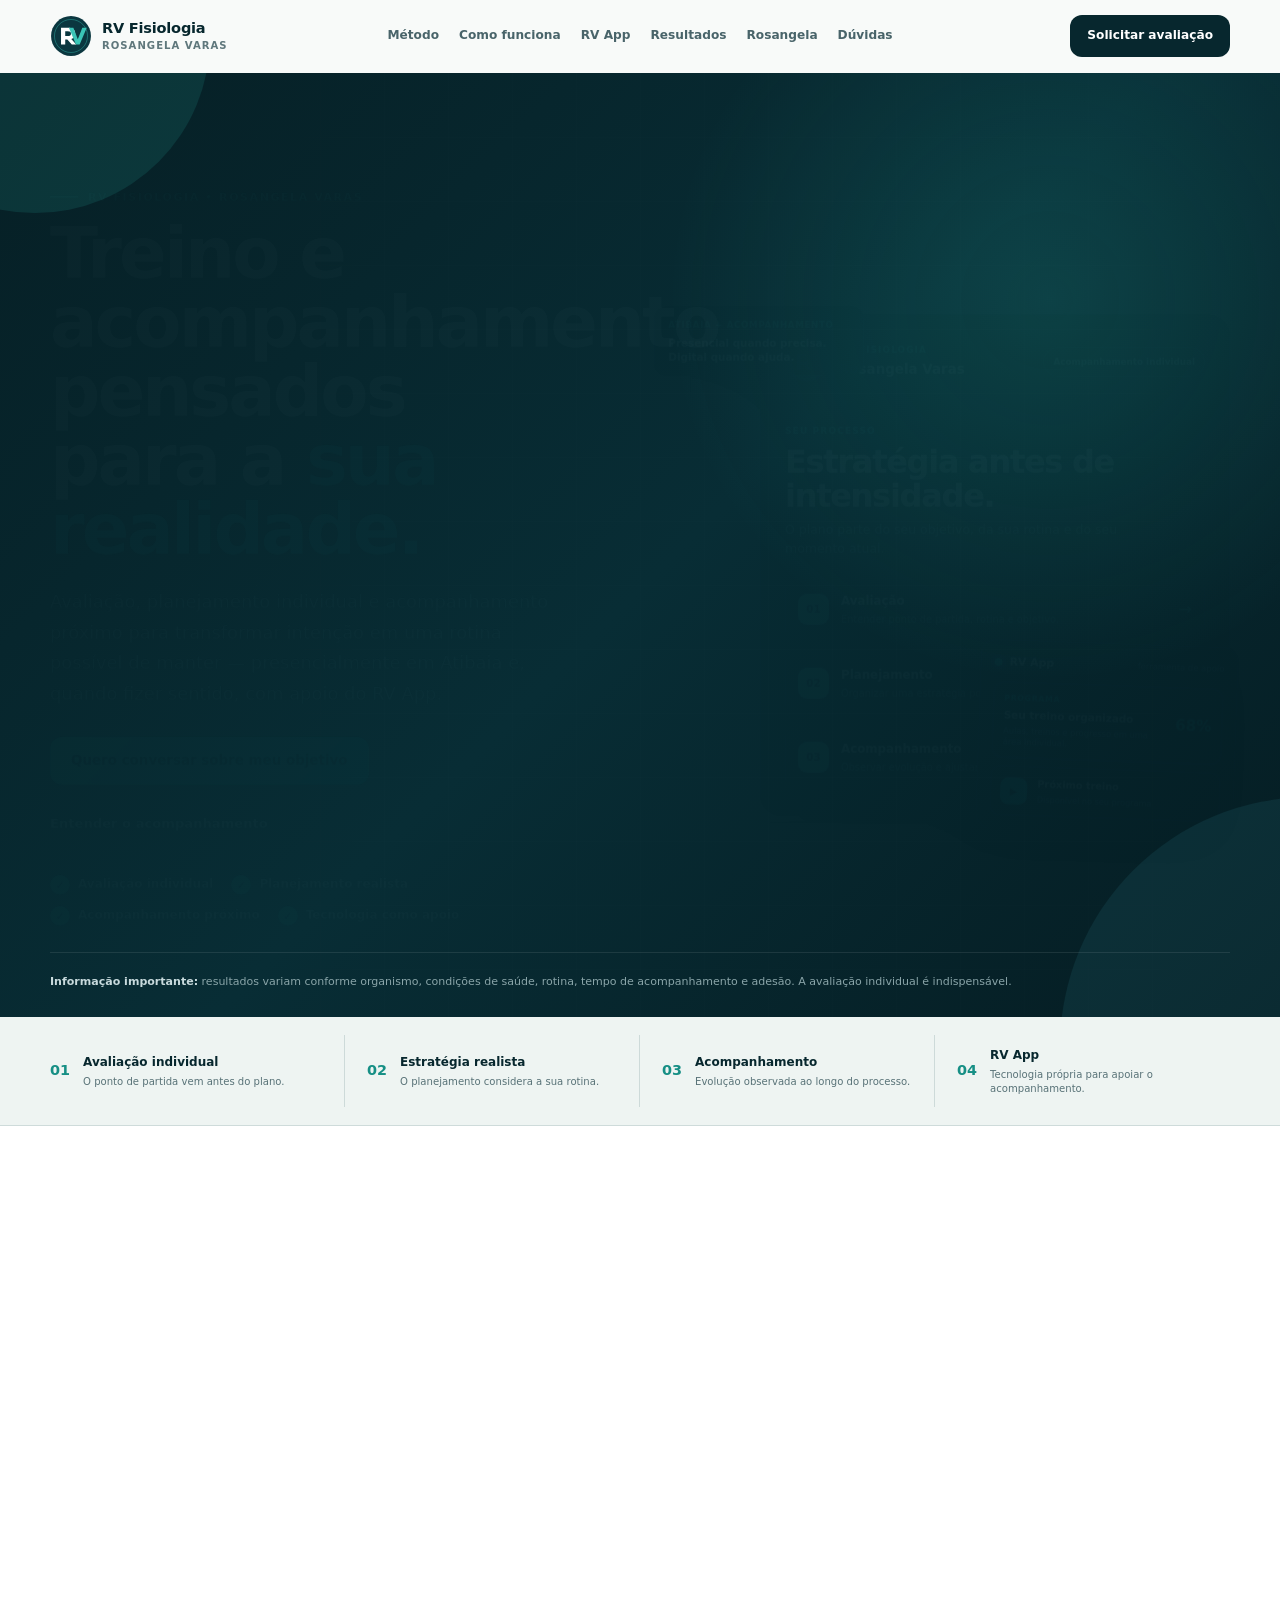
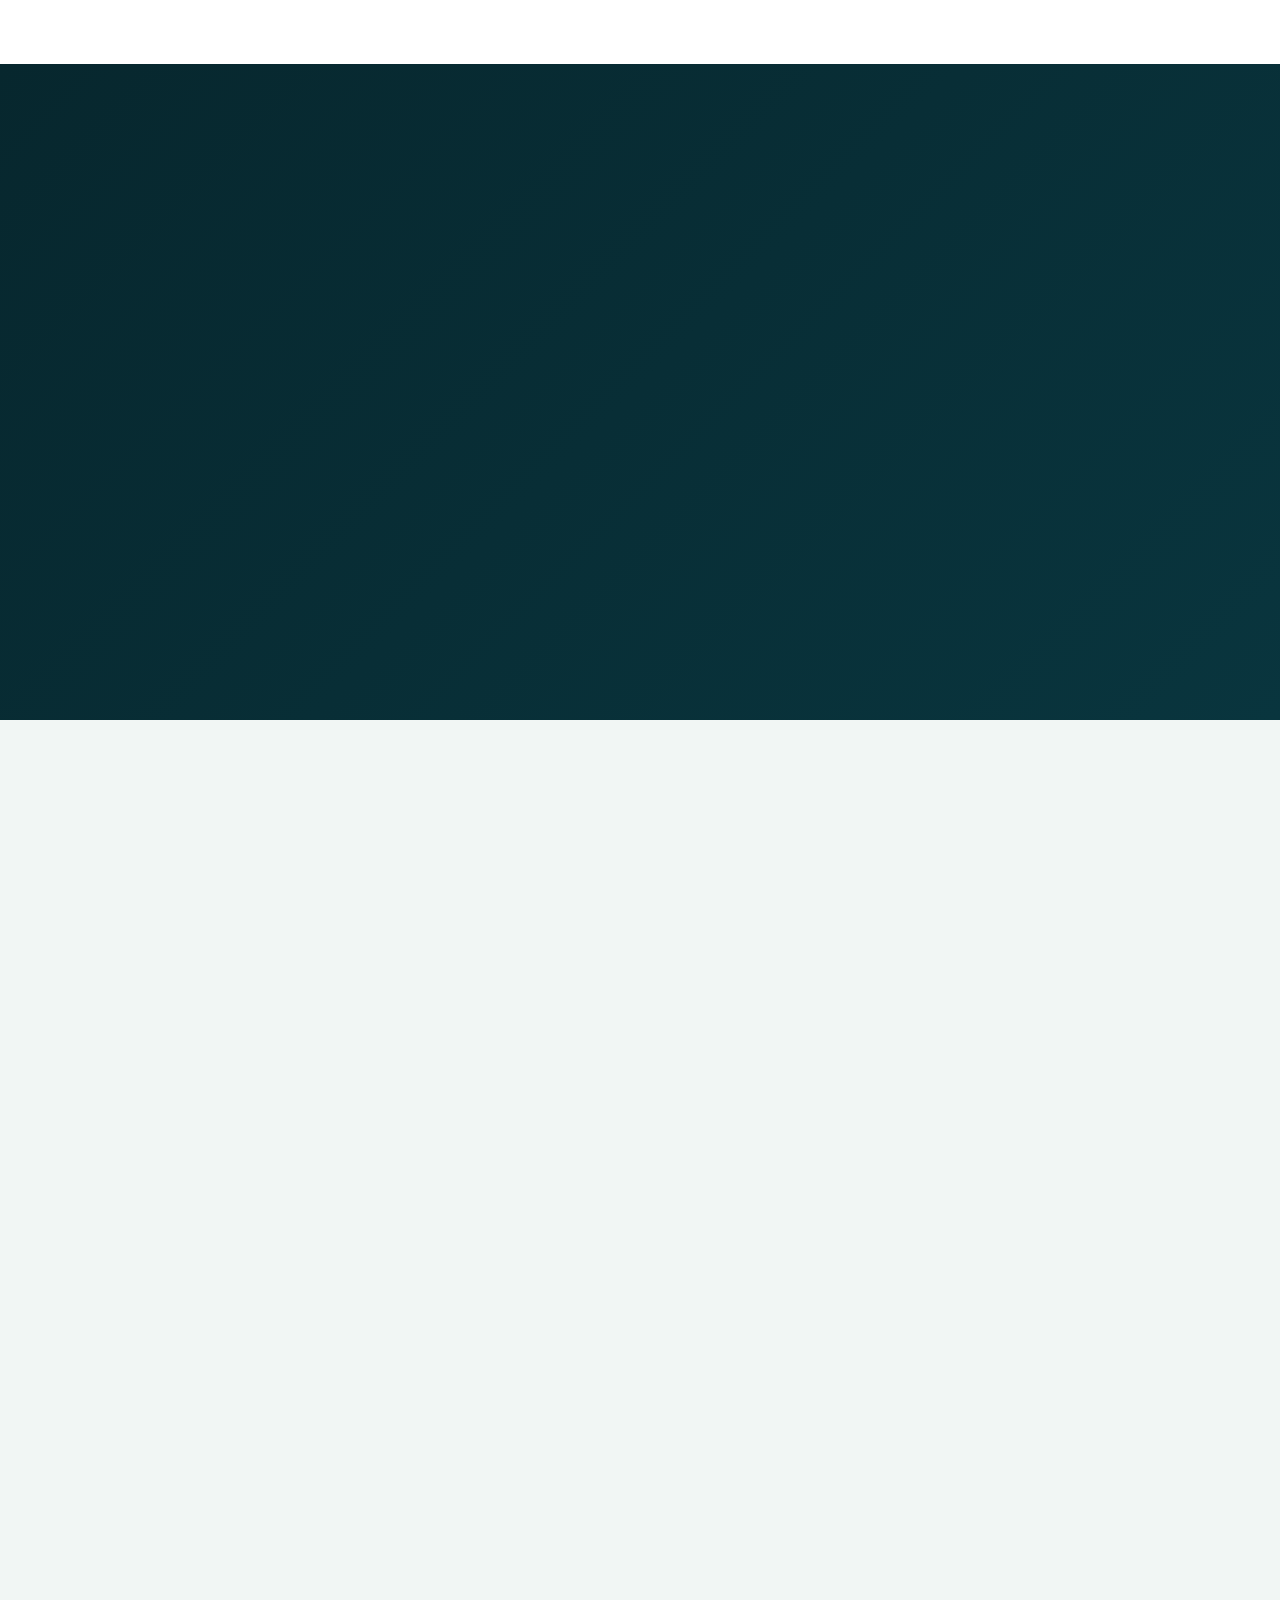
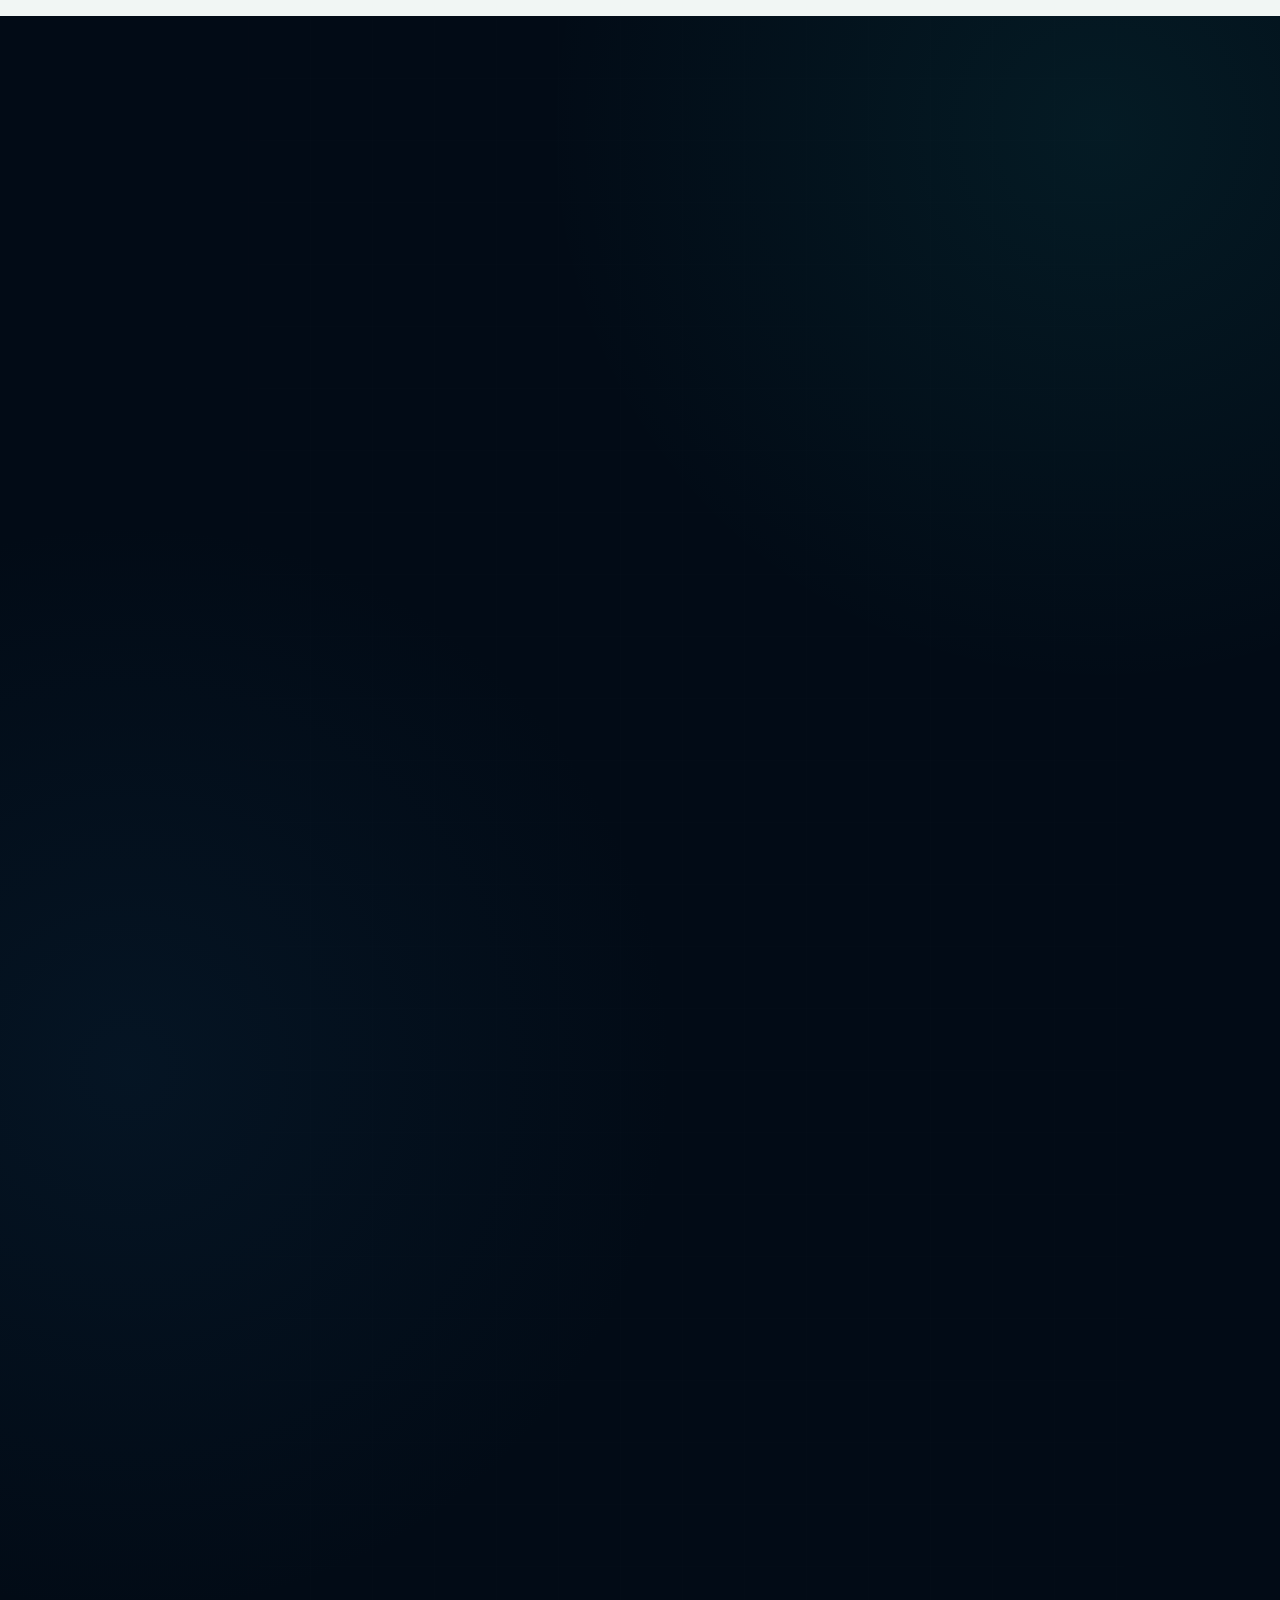
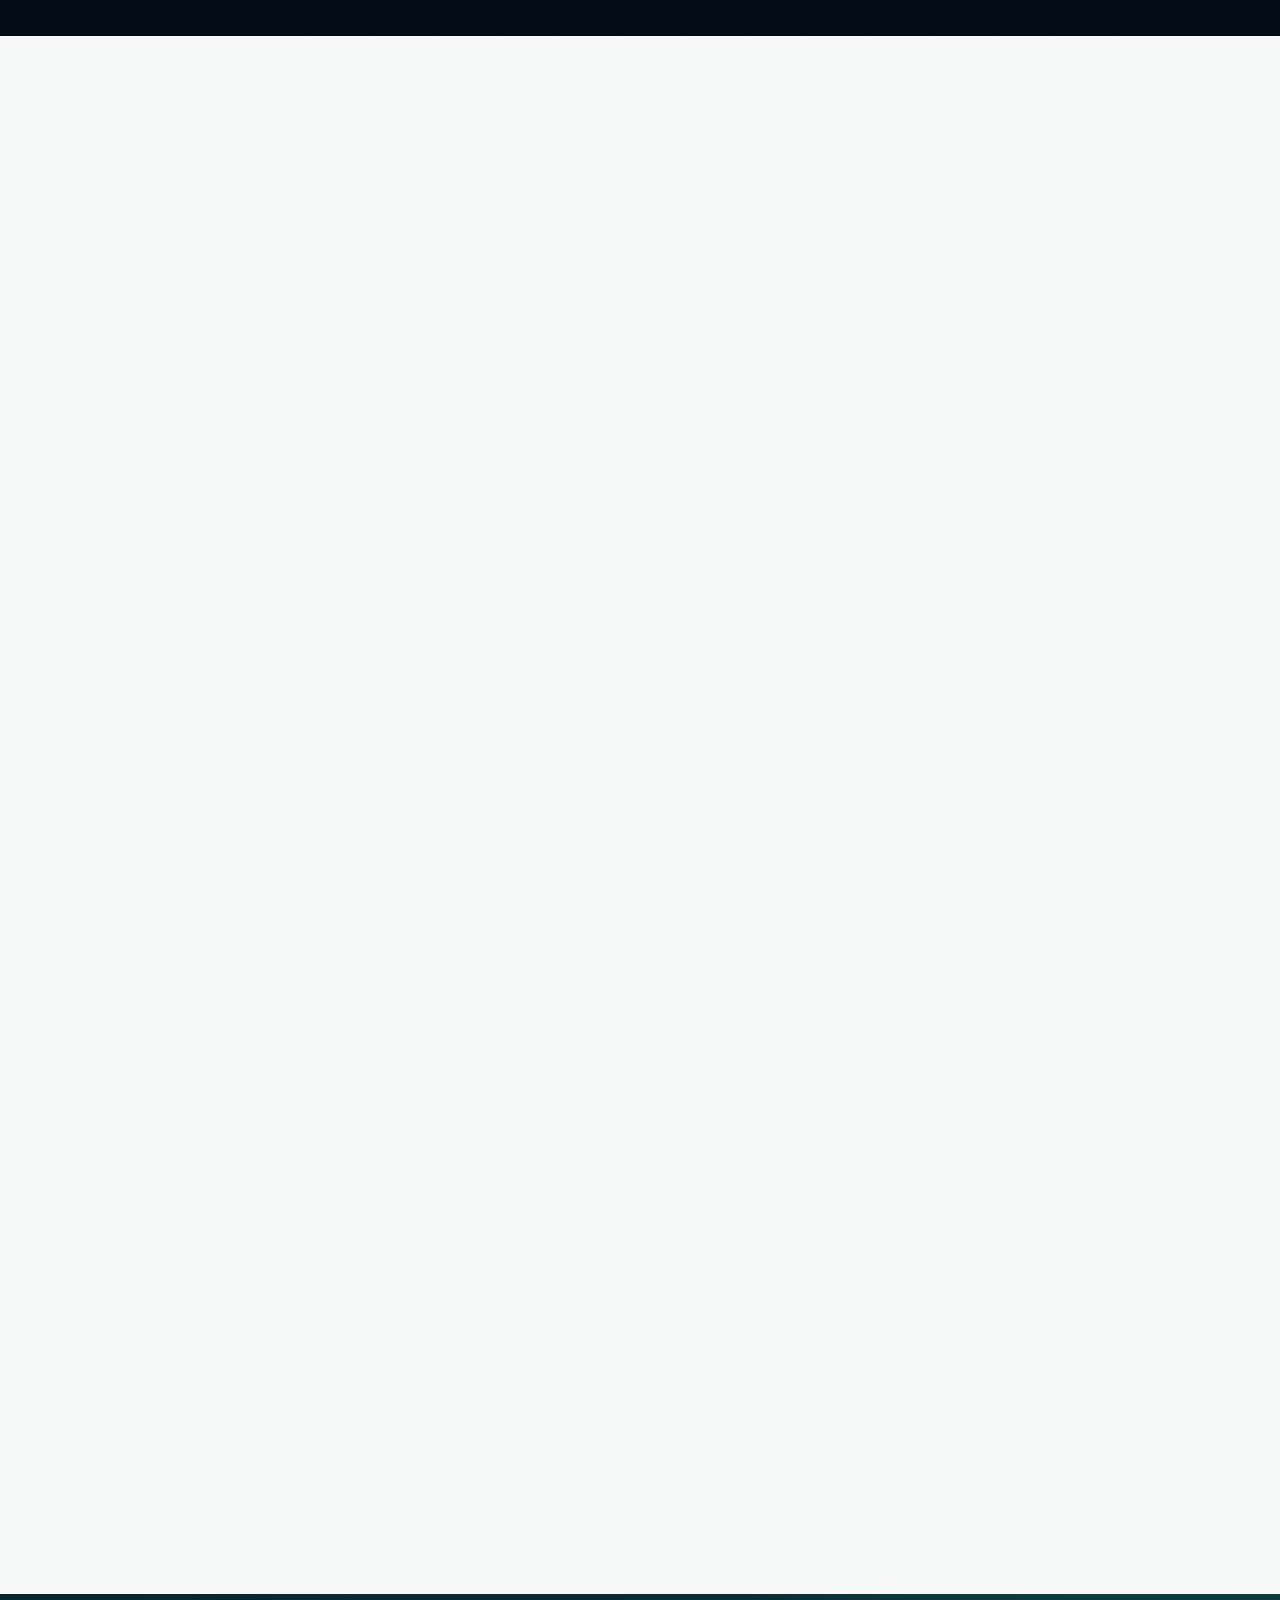
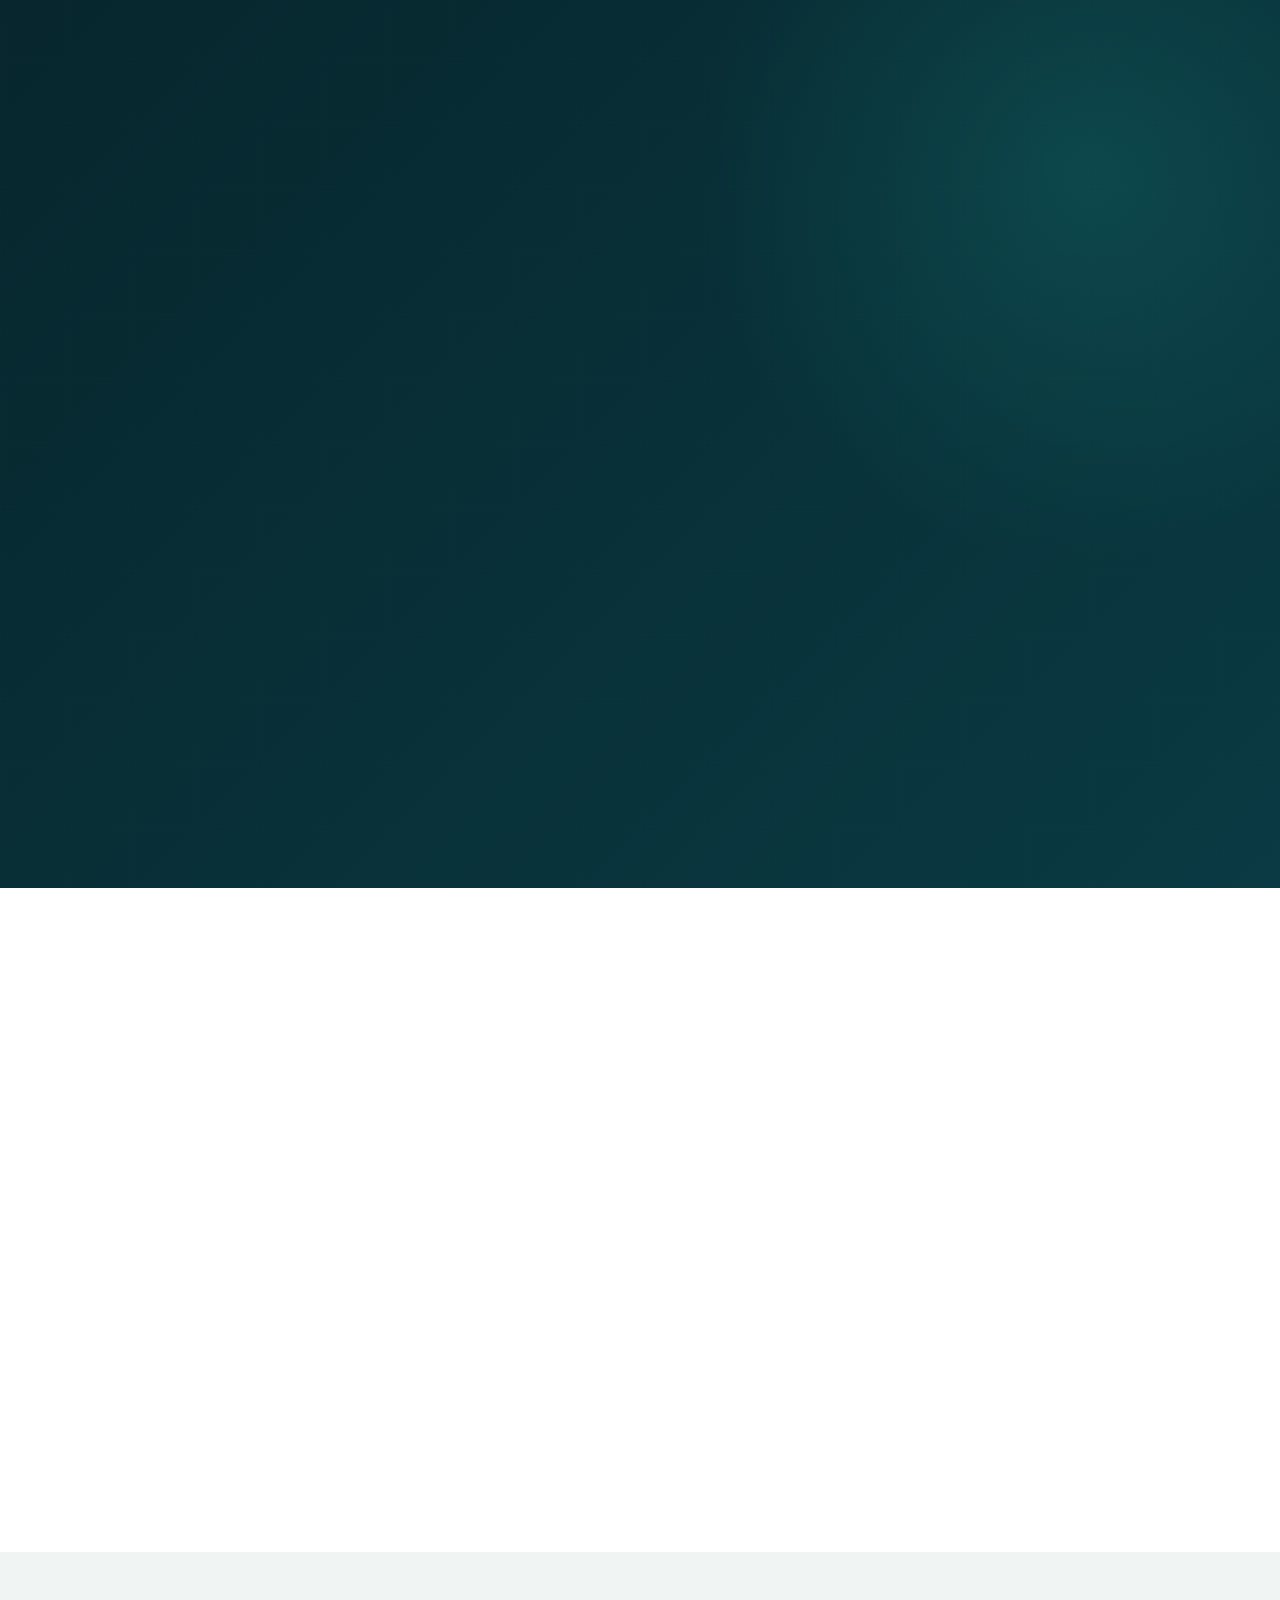
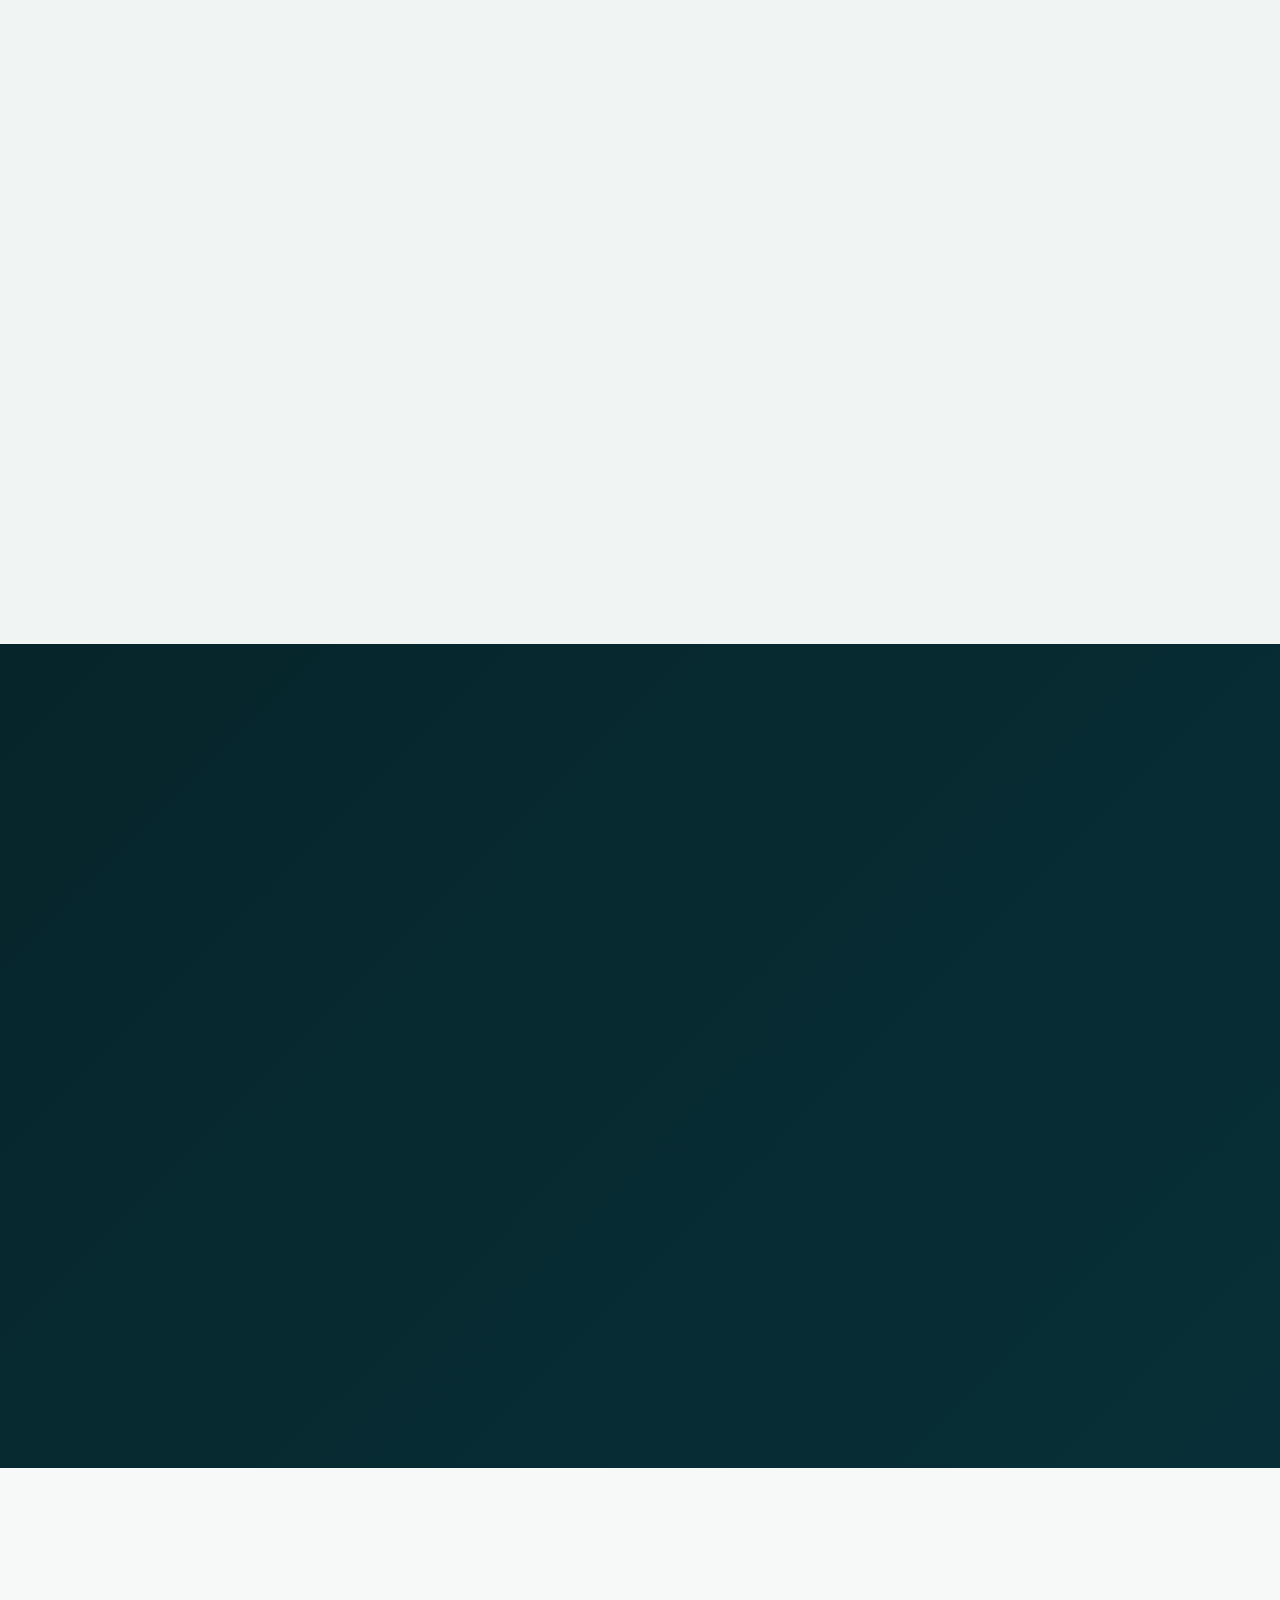
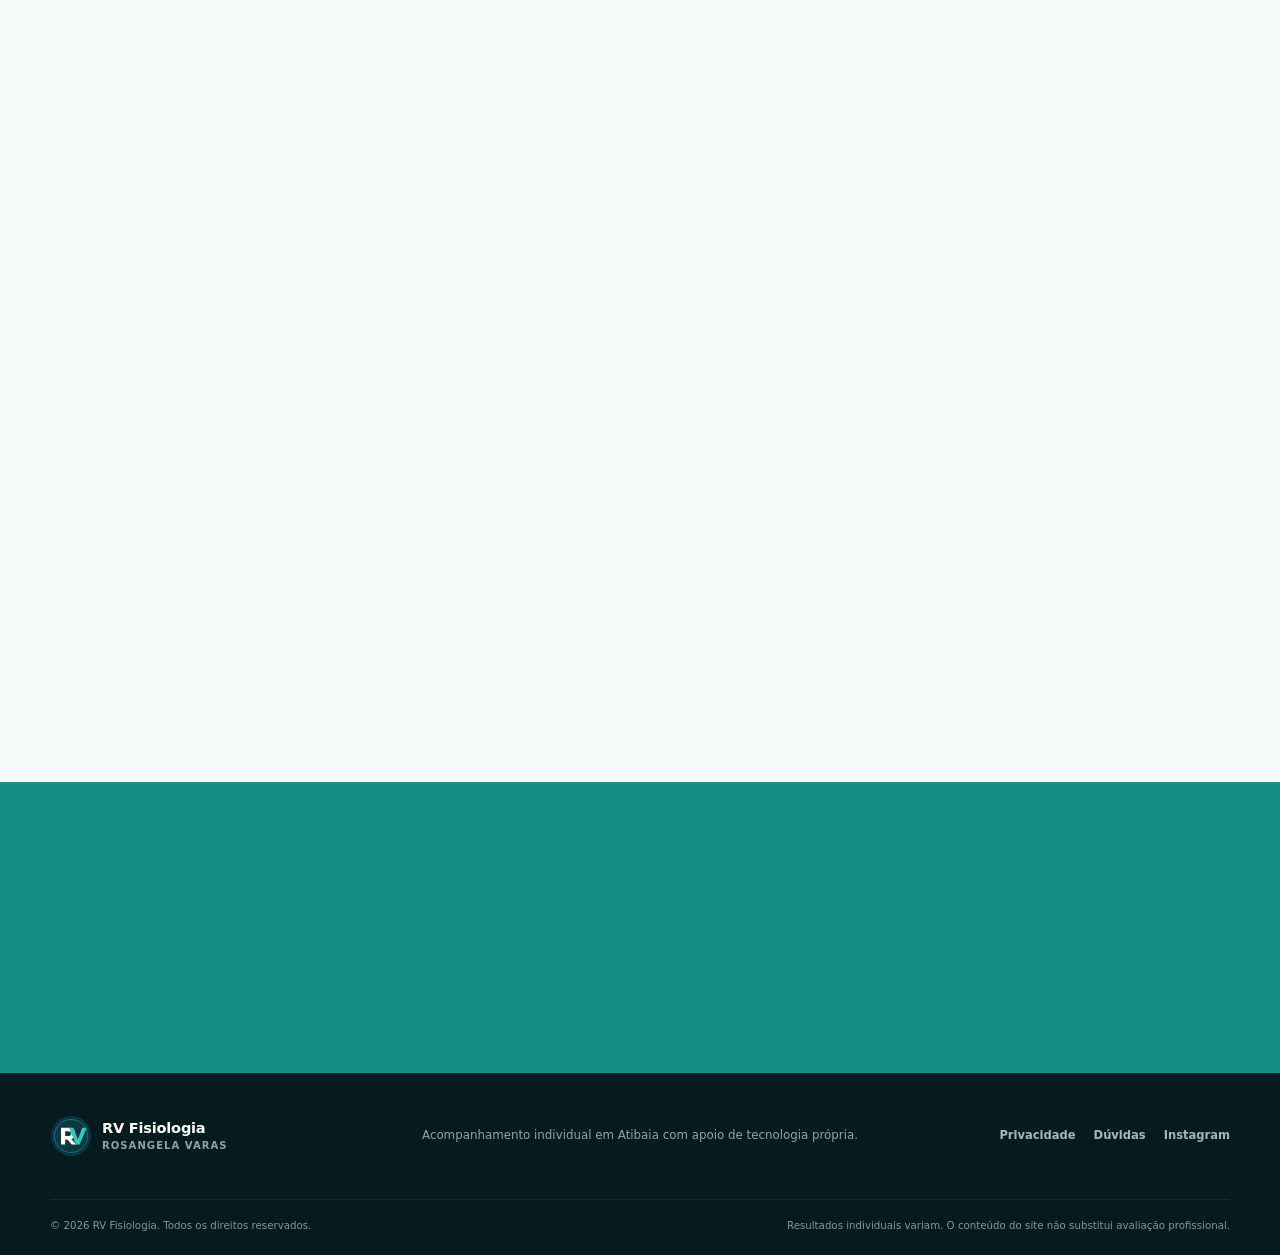
==== commit 91f9431a: "pente fino visual e funcional da landing RV Fisiologia" ====
--- a/index.html
+++ b/index.html
@@ -3,37 +3,36 @@
 <head>
   <meta charset="utf-8">
   <meta name="viewport" content="width=device-width, initial-scale=1">
-  <meta name="theme-color" content="#0b3740">
+  <meta name="theme-color" content="#07272e">
   <meta name="color-scheme" content="light">
   <meta name="referrer" content="strict-origin-when-cross-origin">
   <meta http-equiv="Content-Security-Policy" content="default-src 'self'; base-uri 'self'; object-src 'none'; form-action 'self'; frame-src https://www.google.com https://maps.google.com; img-src 'self' data:; style-src 'self'; script-src 'self'; connect-src 'self'; font-src 'self'; media-src 'self'; worker-src 'none'; manifest-src 'self'; upgrade-insecure-requests">
 
-  <title>RV Fisiologia | Treino Personalizado, Acompanhamento e RV App</title>
-  <meta name="description" content="Acompanhamento individual em Atibaia com avaliação, planejamento, treino a distância pelo RV App e evolução acompanhada. Em breve, integração com Apple Watch e novos recursos de apoio à rotina.">
+  <title>RV Fisiologia | Rosangela Varas — Acompanhamento Individual</title>
+  <meta name="description" content="Conheça o trabalho de Rosangela Varas: avaliação, planejamento individual e acompanhamento em Atibaia, com apoio do RV App quando fizer sentido.">
   <link rel="canonical" href="https://rvfisiologista.com.br/">
 
   <meta property="og:type" content="website">
   <meta property="og:locale" content="pt_BR">
-  <meta property="og:title" content="RV Fisiologia | Ciência, estratégia e resultados">
-  <meta property="og:description" content="Treinos organizados, acompanhamento individual e evolução em um só lugar com o RV App.">
+  <meta property="og:title" content="RV Fisiologia | Rosangela Varas">
+  <meta property="og:description" content="Avaliação, estratégia individual e acompanhamento com tecnologia para manter treino e evolução organizados.">
   <meta property="og:url" content="https://rvfisiologista.com.br/">
-  <meta property="og:image" content="https://rvfisiologista.com.br/assets/img/logo-rv-oficial.png">
-  <meta property="og:image:alt" content="RV Fisiologia — acompanhamento e RV App">
+  <meta property="og:image" content="https://rvfisiologista.com.br/assets/img/og-cover.png">
+  <meta property="og:image:alt" content="RV Fisiologia — Rosangela Varas">
   <meta name="twitter:card" content="summary_large_image">
 
-  <link rel="icon" href="assets/img/favicon.svg" type="image/svg+xml">
+  <link rel="icon" href="assets/brand/rv-logo.svg" type="image/svg+xml">
   <link rel="manifest" href="site.webmanifest">
-  <link rel="stylesheet" href="assets/css/styles.css?v=20260906-1">
-  <link rel="stylesheet" href="assets/css/rv-app-landing.css?v=20260906-1">
-  <script src="assets/js/main.js?v=20260906-1" defer></script>
+  <link rel="stylesheet" href="assets/css/rv-app-landing.css?v=20260906-5">
+  <script src="assets/js/main.js?v=20260906-5" defer></script>
 </head>
-<body class="app-landing">
+<body class="rv-premium-landing">
   <a class="skip-link" href="#conteudo">Pular para o conteúdo</a>
 
-  <header class="site-header app-header" data-header>
+  <header class="site-header rv-site-header" data-header>
     <div class="container header-inner">
       <a class="brand" href="#inicio" aria-label="RV Fisiologia — página inicial">
-        <img src="assets/img/logo-rv-oficial.png" width="48" height="48" alt="" aria-hidden="true">
+        <img src="assets/brand/rv-logo.svg" width="48" height="48" alt="" aria-hidden="true">
         <span><strong>RV Fisiologia</strong><small>Rosangela Varas</small></span>
       </a>
 
@@ -42,227 +41,198 @@
       </button>
 
       <nav class="main-nav" id="menu-principal" data-menu aria-label="Navegação principal">
+        <a href="#metodo">Método</a>
+        <a href="#como-funciona">Como funciona</a>
         <a href="#rv-app">RV App</a>
-        <a href="#experiencia">Aluno e profissional</a>
-        <a href="#apple-watch">Apple Watch</a>
         <a href="#resultados">Resultados</a>
-        <a href="#sobre">Sobre</a>
+        <a href="#sobre">Rosangela</a>
+        <a href="#duvidas">Dúvidas</a>
       </nav>
 
-      <a class="button button--header js-whatsapp" data-event="header_whatsapp" href="https://wa.me/5511991234513?text=Ol%C3%A1%21%20Conheci%20a%20RV%20Fisiologia%20e%20o%20RV%20App%20pelo%20site.%20Gostaria%20de%20entender%20como%20funciona%20o%20acompanhamento." target="_blank" rel="noopener noreferrer">Quero conhecer</a>
+      <a class="button button--header js-whatsapp" data-event="header_whatsapp" href="https://wa.me/5511991234513?text=Ol%C3%A1%21%20Conheci%20o%20trabalho%20da%20Rosangela%20pelo%20site%20e%20gostaria%20de%20entender%20como%20funciona%20a%20avalia%C3%A7%C3%A3o." rel="noopener noreferrer" target="_blank">Solicitar avaliação</a>
     </div>
   </header>
 
   <main id="conteudo">
-    <section class="hero app-hero" id="inicio" aria-labelledby="hero-title">
-      <div class="hero-orb hero-orb--one" aria-hidden="true"></div>
-      <div class="hero-orb hero-orb--two" aria-hidden="true"></div>
-
-      <div class="container app-hero-grid">
+    <section class="hero rv-hero" id="inicio" aria-labelledby="hero-title">
+      <div class="rv-hero-glow rv-hero-glow--one" aria-hidden="true"></div>
+      <div class="rv-hero-glow rv-hero-glow--two" aria-hidden="true"></div>
+
+      <div class="container rv-hero-grid">
         <div class="hero-copy reveal">
-          <p class="eyebrow eyebrow--light"><span></span> Programa individual + RV App</p>
-          <h1 id="hero-title">Seu acompanhamento continua <em>dentro e fora do treino.</em></h1>
-          <p class="hero-lead">Avaliação, planejamento e treino personalizado conectados a uma plataforma própria para organizar a rotina, acompanhar a evolução e aproximar aluno e profissional.</p>
+          <p class="eyebrow eyebrow--light"><span></span> RV FISIOLOGIA • ROSANGELA VARAS</p>
+          <h1 id="hero-title">Treino e acompanhamento pensados para a <em>sua realidade.</em></h1>
+          <p class="hero-lead">Avaliação, planejamento individual e acompanhamento próximo para transformar intenção em uma rotina possível de manter — presencialmente em Atibaia e, quando fizer sentido, com apoio do RV App.</p>
 
           <div class="hero-actions">
-            <a class="button button--primary js-whatsapp" data-event="hero_whatsapp" href="https://wa.me/5511991234513?text=Ol%C3%A1%21%20Quero%20entender%20como%20funciona%20o%20acompanhamento%20da%20RV%20Fisiologia%20com%20o%20RV%20App." target="_blank" rel="noopener noreferrer">
-              Quero entender como funciona
-              <svg aria-hidden="true" viewBox="0 0 24 24"><path d="M5 12h14M13 6l6 6-6 6"></path></svg>
-            </a>
-            <a class="text-link" href="#rv-app">Conhecer o RV App</a>
+            <a class="button button--primary js-whatsapp" data-event="hero_whatsapp" href="https://wa.me/5511991234513?text=Ol%C3%A1%21%20Conheci%20o%20trabalho%20da%20Rosangela%20pelo%20site%20e%20gostaria%20de%20solicitar%20uma%20avalia%C3%A7%C3%A3o." rel="noopener noreferrer" target="_blank">Quero conversar sobre meu objetivo</a>
+            <a class="text-link" href="#como-funciona">Entender o acompanhamento</a>
           </div>
 
           <ul class="hero-trust" aria-label="Diferenciais do acompanhamento">
-            <li><span aria-hidden="true">✓</span> Planejamento individual</li>
-            <li><span aria-hidden="true">✓</span> Aplicativo próprio</li>
-            <li><span aria-hidden="true">✓</span> Presencial e acompanhamento a distância</li>
+            <li><span>✓</span> Avaliação individual</li>
+            <li><span>✓</span> Planejamento realista</li>
+            <li><span>✓</span> Acompanhamento próximo</li>
+            <li><span>✓</span> Tecnologia como apoio</li>
           </ul>
         </div>
 
-        <div class="app-hero-visual reveal" aria-label="Demonstração da área do aluno e do painel profissional do RV App">
-          <div class="device-stage">
-            <div class="phone phone--student" aria-label="Exemplo da área do aluno">
-              <div class="phone-speaker" aria-hidden="true"></div>
-              <div class="phone-screen">
-                <div class="mock-status"><span>9:41</span><span>● ● ▰</span></div>
-                <div class="mock-brand"><img src="assets/img/logo-rv-oficial.png" alt="RV" width="34" height="34"><span>Área do aluno</span></div>
-                <div class="mock-welcome"><small>Olá, Ana</small><strong>Seu plano, seu ritmo.</strong><span>Continue de onde parou.</span></div>
-                <div class="mock-progress">
-                  <div><span>Programa atual</span><strong>45 Dias</strong></div>
-                  <div class="progress-ring" aria-label="68 por cento"><span>68%</span></div>
+        <div class="rv-service-visual reveal" aria-label="Visão resumida do acompanhamento RV Fisiologia">
+          <div class="rv-service-card">
+            <div class="rv-service-card-top">
+              <div class="rv-service-brand">
+                <img src="assets/brand/rv-logo.svg" width="52" height="52" alt="">
+                <div><small>RV FISIOLOGIA</small><strong>Rosangela Varas</strong></div>
+              </div>
+              <span class="rv-status-pill">Acompanhamento individual</span>
+            </div>
+
+            <div class="rv-service-message">
+              <span>SEU PROCESSO</span>
+              <strong>Estratégia antes de intensidade.</strong>
+              <p>O plano parte do seu objetivo, da sua rotina e do seu momento atual.</p>
+            </div>
+
+            <div class="rv-process-list" aria-label="Etapas principais">
+              <article><b>01</b><div><strong>Avaliação</strong><small>Entender ponto de partida, rotina e objetivo.</small></div><span>→</span></article>
+              <article><b>02</b><div><strong>Planejamento</strong><small>Organizar uma estratégia possível de executar.</small></div><span>→</span></article>
+              <article><b>03</b><div><strong>Acompanhamento</strong><small>Observar evolução e ajustar quando necessário.</small></div><span>→</span></article>
+            </div>
+          </div>
+
+          <div class="rv-app-preview" aria-label="RV App como ferramenta de apoio">
+            <div class="rv-app-preview-head"><span class="rv-app-dot"></span><strong>RV App</strong><small>ferramenta de apoio</small></div>
+            <div class="rv-app-preview-progress"><div><small>PROGRAMA</small><strong>Seu treino organizado</strong><span>Aulas, treinos e progresso em uma área individual.</span></div><b>68%</b></div>
+            <div class="rv-app-preview-row"><span>▶</span><div><strong>Próximo treino</strong><small>Disponível no seu programa</small></div></div>
+          </div>
+
+          <div class="rv-visual-badge rv-visual-badge--top"><span>Atibaia + acompanhamento</span><strong>Presencial quando precisa. Digital quando ajuda.</strong></div>
+        </div>
+      </div>
+
+      <div class="container hero-disclaimer">
+        <p><strong>Informação importante:</strong> resultados variam conforme organismo, condições de saúde, rotina, tempo de acompanhamento e adesão. A avaliação individual é indispensável.</p>
+      </div>
+    </section>
+
+    <section class="trust-strip rv-trust-strip" aria-label="Pilares do trabalho">
+      <div class="container trust-grid">
+        <article><span>01</span><div><strong>Avaliação individual</strong><small>O ponto de partida vem antes do plano.</small></div></article>
+        <article><span>02</span><div><strong>Estratégia realista</strong><small>O planejamento considera a sua rotina.</small></div></article>
+        <article><span>03</span><div><strong>Acompanhamento</strong><small>Evolução observada ao longo do processo.</small></div></article>
+        <article><span>04</span><div><strong>RV App</strong><small>Tecnologia própria para apoiar o acompanhamento.</small></div></article>
+      </div>
+    </section>
+
+    <section class="section rv-method-section" id="metodo" aria-labelledby="metodo-title">
+      <div class="container split-layout rv-method-layout">
+        <div class="section-heading reveal">
+          <p class="eyebrow"><span></span> Um processo individual</p>
+          <h2 id="metodo-title">Seu corpo não é uma fórmula pronta.</h2>
+          <p>O trabalho começa entendendo o que você precisa, o que consegue manter e quais ajustes fazem sentido para o seu momento.</p>
+        </div>
+
+        <div class="rv-principles reveal">
+          <article><span>01</span><div><h3>Sem plano genérico</h3><p>Objetivo, rotina, histórico e limitações entram na construção da estratégia.</p></div></article>
+          <article><span>02</span><div><h3>Sem depender de uma rotina perfeita</h3><p>O planejamento precisa caber na vida real para ter chance de continuar funcionando.</p></div></article>
+          <article><span>03</span><div><h3>Sem perder o contexto</h3><p>Treino, avaliações e evolução são acompanhados como partes do mesmo processo.</p></div></article>
+        </div>
+      </div>
+    </section>
+
+    <section class="section rv-process-section" id="como-funciona" aria-labelledby="processo-title">
+      <div class="container">
+        <div class="section-heading section-heading--center reveal">
+          <p class="eyebrow eyebrow--light"><span></span> Como funciona</p>
+          <h2 id="processo-title">Da primeira conversa aos próximos ajustes.</h2>
+          <p>Uma sequência clara para organizar o acompanhamento sem transformar saúde e treino em improviso.</p>
+        </div>
+
+        <ol class="timeline rv-timeline">
+          <li class="reveal"><span class="timeline-number">01</span><div class="timeline-content"><h3>Avaliação inicial</h3><p>Conversa sobre objetivo, rotina, histórico e condições atuais para entender o ponto de partida.</p></div></li>
+          <li class="reveal"><span class="timeline-number">02</span><div class="timeline-content"><h3>Planejamento individual</h3><p>Construção de uma estratégia compatível com disponibilidade, limitações e objetivo.</p></div></li>
+          <li class="reveal"><span class="timeline-number">03</span><div class="timeline-content"><h3>Aplicação acompanhada</h3><p>Execução do planejamento com orientação, treino organizado e ajustes quando necessários.</p></div></li>
+          <li class="reveal"><span class="timeline-number">04</span><div class="timeline-content"><h3>Reavaliação</h3><p>Leitura da evolução e definição dos próximos passos com base no que aconteceu no processo.</p></div></li>
+        </ol>
+      </div>
+    </section>
+
+    <section class="section section--soft rv-included-section" id="incluido" aria-labelledby="incluido-title">
+      <div class="container">
+        <div class="section-heading section-heading--wide reveal">
+          <div>
+            <p class="eyebrow"><span></span> O que sustenta o acompanhamento</p>
+            <h2 id="incluido-title">Mais do que entregar um treino.</h2>
+          </div>
+          <p>O valor está em conectar avaliação, planejamento, execução e acompanhamento para que você saiba o que está fazendo e por quê.</p>
+        </div>
+
+        <div class="rv-benefit-grid">
+          <article class="rv-benefit-card rv-benefit-card--featured reveal"><span class="rv-card-kicker">BASE DO PROCESSO</span><h3>Avaliação + estratégia individual</h3><p>O planejamento nasce da sua realidade em vez de aplicar a mesma fórmula para todo mundo.</p><div class="rv-card-orbit" aria-hidden="true"><i></i><i></i><i></i></div></article>
+          <article class="rv-benefit-card reveal"><span class="rv-card-icon">↗</span><h3>Ajustes progressivos</h3><p>O plano pode ser revisto conforme sua resposta, evolução e dificuldades encontradas.</p></article>
+          <article class="rv-benefit-card reveal"><span class="rv-card-icon">◎</span><h3>Visão de evolução</h3><p>Informações organizadas ajudam a entender o caminho e os próximos passos.</p></article>
+          <article class="rv-benefit-card reveal"><span class="rv-card-icon">◷</span><h3>Rotina possível</h3><p>Uma abordagem que considera tempo disponível e limitações reais.</p></article>
+          <article class="rv-benefit-card reveal"><span class="rv-card-icon">✓</span><h3>Orientação próxima</h3><p>Espaço para esclarecer dúvidas e manter o processo compreensível.</p></article>
+        </div>
+      </div>
+    </section>
+
+    <section class="section rv-app-section" id="rv-app" aria-labelledby="app-title">
+      <div class="container">
+        <div class="rv-app-intro reveal">
+          <div>
+            <p class="eyebrow eyebrow--light"><span></span> Tecnologia a favor do acompanhamento</p>
+            <h2 id="app-title">O RV App entra como ferramenta. O acompanhamento continua sendo da Rosangela.</h2>
+          </div>
+          <p>Em vez de deixar treino, aulas, avaliações e progresso espalhados em mensagens ou PDFs, o RV App organiza essas informações em uma área própria para cada aluno.</p>
+        </div>
+
+        <div class="rv-app-showcase reveal">
+          <div class="rv-app-window" aria-label="Exemplo visual da área do aluno no RV App">
+            <div class="rv-app-window-bar"><span></span><span></span><span></span><small>app.rvfisiologista.com.br</small></div>
+            <div class="rv-app-window-body">
+              <aside class="rv-app-side"><img src="assets/brand/rv-logo.svg" width="42" height="42" alt=""><strong>RV App</strong><nav><span class="active">⌂ Início</span><span>▶ Treinos</span><span>◎ Progresso</span><span>◫ Avaliações</span></nav></aside>
+              <div class="rv-app-dashboard">
+                <div class="rv-app-dashboard-head"><div><small>SEU PROGRAMA</small><strong>Olá, Ana.</strong><span>Continue de onde parou.</span></div><b>68%</b></div>
+                <div class="rv-app-dashboard-grid">
+                  <article><small>PRÓXIMA AÇÃO</small><strong>Treino B • Inferiores</strong><span>6 exercícios organizados no seu programa.</span><em>Começar treino →</em></article>
+                  <article><small>PROGRESSO</small><strong>17 de 25 etapas</strong><span>Seu histórico permanece organizado.</span></article>
+                  <article><small>AVALIAÇÕES</small><strong>Dados reunidos</strong><span>Informações do acompanhamento em um só lugar.</span></article>
                 </div>
-                <div class="mock-card mock-card--accent"><span class="mock-icon">▶</span><div><small>Treino de hoje</small><strong>Treino B • Inferiores</strong><span>6 exercícios</span></div></div>
-                <div class="mock-grid">
-                  <div class="mock-mini"><span class="mock-icon">↗</span><strong>Progresso</strong><small>Acompanhe sua evolução</small></div>
-                  <div class="mock-mini"><span class="mock-icon">✓</span><strong>Avaliações</strong><small>Histórico organizado</small></div>
-                </div>
-                <div class="mock-bottom-nav"><span class="is-active">⌂<small>Início</small></span><span>◫<small>Treinos</small></span><span>▥<small>Progresso</small></span><span>•••<small>Mais</small></span></div>
               </div>
             </div>
-
-            <div class="phone phone--admin" aria-label="Exemplo do painel administrativo">
-              <div class="phone-speaker" aria-hidden="true"></div>
-              <div class="phone-screen">
-                <div class="mock-status"><span>9:41</span><span>● ● ▰</span></div>
-                <div class="mock-brand"><img src="assets/img/logo-rv-oficial.png" alt="RV" width="32" height="32"><span>Administração</span></div>
-                <div class="admin-title"><small>VISÃO GERAL</small><strong>Acompanhamento</strong><span>Informação útil para agir no momento certo.</span></div>
-                <div class="admin-metrics"><div><small>Alunos ativos</small><strong>24</strong></div><div><small>Adesão média</small><strong>86%</strong></div><div><small>Pendências</small><strong>3</strong></div><div><small>Programas</small><strong>5</strong></div></div>
-                <div class="admin-panel"><div class="admin-panel-title"><strong>Atividade recente</strong><span>Hoje</span></div><div class="activity"><b>M</b><p><strong>Mariana</strong><small>Concluiu Treino A</small></p><span>✓</span></div><div class="activity"><b>J</b><p><strong>João</strong><small>Avaliação atualizada</small></p><span>↗</span></div><div class="activity"><b>L</b><p><strong>Lucas</strong><small>Treino pendente</small></p><span>!</span></div></div>
-                <div class="mock-bottom-nav"><span class="is-active">▦<small>Painel</small></span><span>♙<small>Alunos</small></span><span>▤<small>Programas</small></span><span>•••<small>Mais</small></span></div>
-              </div>
-            </div>
-
-            <div class="stage-badge stage-badge--top"><span>RV App</span><strong>Treino a distância próprio</strong></div>
-            <div class="stage-badge stage-badge--bottom"><span>Aluno + profissional</span><strong>O mesmo acompanhamento, duas visões.</strong></div>
-          </div>
-          <p class="visual-note">Telas ilustrativas baseadas na estrutura atual do RV App.</p>
-        </div>
-      </div>
-
-      <div class="container hero-disclaimer"><p><strong>Importante:</strong> resultados variam conforme organismo, condições de saúde, rotina e adesão. Não existe garantia de resultado específico.</p></div>
-    </section>
-
-    <section class="trust-strip" aria-label="Etapas do acompanhamento">
-      <div class="container trust-grid app-trust-grid">
-        <article><span>01</span><div><strong>Avaliação</strong><small>Entender o ponto de partida.</small></div></article>
-        <article><span>02</span><div><strong>Planejamento</strong><small>Estratégia ajustada à realidade.</small></div></article>
-        <article><span>03</span><div><strong>Treino no RV App</strong><small>Organização sem depender de ficha solta.</small></div></article>
-        <article><span>04</span><div><strong>Acompanhamento</strong><small>Evolução e ajustes com contexto.</small></div></article>
-      </div>
-    </section>
-
-    <section class="section section--soft" id="proposta" aria-labelledby="proposta-title">
-      <div class="container split-layout app-proposal-layout">
-        <div class="section-heading reveal">
-          <p class="eyebrow"><span></span> Acompanhamento conectado</p>
-          <h2 id="proposta-title">Não é só uma ficha de treino enviada pelo celular.</h2>
-          <p>O objetivo é manter as informações do aluno organizadas dentro do mesmo processo: o que foi planejado, o que está disponível para executar e o que precisa ser acompanhado.</p>
-        </div>
-        <div class="app-value-grid reveal">
-          <article><span>01</span><h3>Treino próprio</h3><p>Programas e treinos organizados dentro da estrutura da RV, sem depender de uma experiência genérica de terceiros.</p></article>
-          <article><span>02</span><h3>Aluno no centro</h3><p>Cada acesso é individual, com conteúdos e programas liberados de acordo com o acompanhamento.</p></article>
-          <article><span>03</span><h3>Informação organizada</h3><p>Avaliações, progresso, histórico e rotina deixam de ficar espalhados em conversas e anotações.</p></article>
-          <article><span>04</span><h3>Visão profissional</h3><p>O painel administrativo ajuda a acompanhar alunos, programas, pendências e atividade em um só lugar.</p></article>
-        </div>
-      </div>
-    </section>
-
-    <section class="section section--dark app-product-section" id="rv-app" aria-labelledby="rv-app-title">
-      <div class="container">
-        <div class="section-heading section-heading--wide app-product-heading reveal">
-          <div>
-            <p class="eyebrow eyebrow--light"><span></span> RV App</p>
-            <h2 id="rv-app-title">Ciência, estratégia e resultados em um só lugar.</h2>
-          </div>
-          <p>Uma plataforma própria para transformar o planejamento do profissional em uma rotina clara para o aluno — acessível pelo celular, tablet ou computador.</p>
-        </div>
-
-        <div class="app-feature-grid">
-          <article class="app-feature app-feature--featured reveal"><span class="feature-number">01</span><h3>Treinos e aulas por programa</h3><p>O profissional organiza o conteúdo e libera somente o que faz sentido para cada acompanhamento.</p><div class="feature-lines" aria-hidden="true"><i></i><i></i><i></i><i></i></div></article>
-          <article class="app-feature reveal"><span class="feature-number">02</span><h3>Acompanhamento individual</h3><p>O aluno encontra seu programa, seus treinos, suas avaliações e sua evolução em uma área própria.</p></article>
-          <article class="app-feature reveal"><span class="feature-number">03</span><h3>Treino a distância funcional</h3><p>O acompanhamento pode continuar fora do atendimento presencial, com o treino organizado na própria plataforma.</p></article>
-          <article class="app-feature reveal"><span class="feature-number">04</span><h3>Administração centralizada</h3><p>Alunos, programas e informações relevantes ficam disponíveis para a equipe em uma visão de gestão.</p></article>
-        </div>
-
-        <div class="app-flow reveal" aria-label="Fluxo de uso do RV App">
-          <div><span>1</span><strong>Profissional organiza</strong><small>Programa, treino e conteúdos.</small></div><b aria-hidden="true">→</b>
-          <div><span>2</span><strong>Aluno recebe</strong><small>Tudo na própria área.</small></div><b aria-hidden="true">→</b>
-          <div><span>3</span><strong>Aluno executa</strong><small>Treino onde estiver.</small></div><b aria-hidden="true">→</b>
-          <div><span>4</span><strong>Equipe acompanha</strong><small>Histórico e próximos ajustes.</small></div>
-        </div>
-      </div>
-    </section>
-
-    <section class="section app-experience-section" id="experiencia" aria-labelledby="experiencia-title">
-      <div class="container">
-        <div class="section-heading section-heading--center app-center-heading reveal">
-          <p class="eyebrow"><span></span> Duas experiências, um acompanhamento</p>
-          <h2 id="experiencia-title">O aluno entende o que precisa fazer. O profissional entende o que precisa acompanhar.</h2>
-          <p>O RV App separa as necessidades de cada perfil sem separar as informações importantes do acompanhamento.</p>
-        </div>
-
-        <div class="experience-grid">
-          <article class="experience-card experience-card--student reveal">
-            <div class="experience-head"><span>ÁREA DO ALUNO</span><strong>Clareza para executar e evoluir.</strong></div>
-            <ul>
-              <li><span>✓</span><div><strong>Programa atual</strong><small>Conteúdos e etapas liberados para o aluno.</small></div></li>
-              <li><span>✓</span><div><strong>Treinos organizados</strong><small>Rotina de treino disponível sem depender de uma ficha em PDF.</small></div></li>
-              <li><span>✓</span><div><strong>Avaliações e progresso</strong><small>Histórico reunido para facilitar a leitura da evolução.</small></div></li>
-              <li><span>✓</span><div><strong>Acesso em diferentes telas</strong><small>Celular, tablet ou computador.</small></div></li>
-            </ul>
-          </article>
-
-          <article class="experience-card experience-card--admin reveal">
-            <div class="experience-head"><span>ÁREA PROFISSIONAL</span><strong>Contexto para acompanhar melhor.</strong></div>
-            <ul>
-              <li><span>↗</span><div><strong>Gestão de alunos</strong><small>Visualização organizada dos alunos e do status do acompanhamento.</small></div></li>
-              <li><span>↗</span><div><strong>Programas e liberações</strong><small>Controle do que cada aluno recebe dentro da plataforma.</small></div></li>
-              <li><span>↗</span><div><strong>Atividade e pendências</strong><small>Informação para identificar quem precisa de atenção.</small></div></li>
-              <li><span>↗</span><div><strong>Base para ajustes</strong><small>Mais contexto antes de alterar o planejamento do aluno.</small></div></li>
-            </ul>
-          </article>
-        </div>
-      </div>
-    </section>
-
-    <section class="section section--accent wearable-section" id="apple-watch" aria-labelledby="watch-title">
-      <div class="container wearable-grid">
-        <div class="wearable-copy reveal">
-          <p class="roadmap-label">EM DESENVOLVIMENTO</p>
-          <p class="eyebrow eyebrow--light"><span></span> RV App + Apple Watch</p>
-          <h2 id="watch-title">Mais contexto do treino, direto do pulso.</h2>
-          <p class="wearable-lead">A próxima etapa do RV App é conectar métricas compatíveis do Apple Watch ao acompanhamento do aluno, sempre mediante autorização e compatibilidade do dispositivo.</p>
-
-          <div class="metric-pills" aria-label="Exemplos de métricas futuras">
-            <span>♥ Frequência cardíaca</span><span>◷ Duração</span><span>↗ Atividade</span><span>▥ Histórico conectado</span>
-          </div>
-
-          <div class="watch-route" aria-label="Fluxo previsto da integração">
-            <div><strong>⌚</strong><span>Apple Watch</span></div><b>→</b><div><strong>◉</strong><span>Perfil do aluno</span></div><b>→</b><div><strong>▦</strong><span>Visão profissional</span></div>
-          </div>
-        </div>
-
-        <div class="watch-visual reveal" aria-label="Demonstração conceitual do RV App no Apple Watch">
-          <div class="watch-body">
-            <div class="watch-crown" aria-hidden="true"></div>
-            <div class="watch-screen">
-              <div class="watch-top"><span>RV</span><small>TREINO</small></div>
-              <strong class="watch-time">45:28</strong><small>Duração</small>
-              <div class="watch-heart"><span>♥</span><strong>145</strong><small>bpm</small></div>
-              <div class="watch-chart" aria-hidden="true"><i></i><i></i><i></i><i></i><i></i><i></i><i></i></div>
-              <div class="watch-zone"><span>Zona de treino</span><strong>3</strong></div>
-            </div>
-          </div>
-          <div class="watch-shadow" aria-hidden="true"></div>
-        </div>
-      </div>
-
-      <div class="container roadmap-grid">
-        <article class="roadmap-card reveal"><span>PRÓXIMA EVOLUÇÃO</span><h3>Métricas integradas ao acompanhamento</h3><p>Dados compatíveis da sessão poderão ajudar a compor o histórico do aluno e oferecer mais contexto sobre a execução do treino.</p></article>
-        <article class="roadmap-card reveal"><span>EM ESTUDO</span><h3>Apoio à rotina de alimentação</h3><p>Sugestões e orientações alimentares poderão ser organizadas dentro do acompanhamento, de acordo com a estratégia definida pelo profissional responsável e sem substituir prescrição nutricional quando ela for necessária.</p></article>
-      </div>
-
-      <div class="container wearable-note reveal" role="note"><strong>Transparência sobre a novidade.</strong><span>Recursos futuros estão sujeitos a desenvolvimento, compatibilidade, permissões do usuário e validações técnicas. Métricas de dispositivos vestíveis não devem ser usadas isoladamente para diagnóstico ou decisão médica.</span></div>
-    </section>
-
-    <section class="section section--soft" id="como-funciona" aria-labelledby="processo-title">
-      <div class="container">
-        <div class="section-heading section-heading--center app-center-heading reveal">
-          <p class="eyebrow"><span></span> Como funciona</p>
-          <h2 id="processo-title">Tecnologia entra para organizar. O acompanhamento continua humano.</h2>
-          <p>O aplicativo não substitui a avaliação. Ele ajuda a manter o plano, a execução e as informações conectados durante o processo.</p>
-        </div>
-
-        <ol class="timeline app-timeline">
-          <li class="reveal"><span class="timeline-number">01</span><div class="timeline-content"><h3>Avaliação inicial</h3><p>Objetivo, rotina, histórico e condições atuais ajudam a definir o ponto de partida.</p></div></li>
-          <li class="reveal"><span class="timeline-number">02</span><div class="timeline-content"><h3>Planejamento individual</h3><p>O programa é estruturado de acordo com a realidade e as necessidades do aluno.</p></div></li>
-          <li class="reveal"><span class="timeline-number">03</span><div class="timeline-content"><h3>Execução pelo RV App</h3><p>Treinos, conteúdos e informações ficam disponíveis em uma experiência própria, inclusive para acompanhamento a distância.</p></div></li>
-          <li class="reveal"><span class="timeline-number">04</span><div class="timeline-content"><h3>Acompanhamento e reavaliação</h3><p>A evolução é observada ao longo do processo para orientar ajustes e próximos passos.</p></div></li>
-        </ol>
-      </div>
-    </section>
-
-    <section class="section results-section" id="resultados" aria-labelledby="resultados-title">
+          </div>
+
+          <div class="rv-app-benefits">
+            <article><span>01</span><div><strong>Treino a distância próprio</strong><p>Programas e treinos disponíveis na própria plataforma para manter o acompanhamento fora do presencial.</p></div></article>
+            <article><span>02</span><div><strong>Área individual do aluno</strong><p>Conteúdos, treinos, avaliações e progresso organizados conforme o acompanhamento.</p></div></article>
+            <article><span>03</span><div><strong>Visão profissional</strong><p>A equipe consegue acompanhar alunos, liberações, atividade e informações relevantes em uma área administrativa.</p></div></article>
+            <article><span>04</span><div><strong>Acesso em diferentes telas</strong><p>Celular, tablet ou computador, mantendo a mesma conta e o mesmo acompanhamento.</p></div></article>
+          </div>
+        </div>
+
+        <div class="rv-watch-roadmap reveal" id="apple-watch">
+          <div class="rv-watch-copy">
+            <span class="rv-roadmap-pill">EM DESENVOLVIMENTO</span>
+            <h3>RV App + Apple Watch</h3>
+            <p>A integração futura pretende permitir que métricas compatíveis do treino, mediante autorização do usuário, ajudem a enriquecer o histórico do aluno dentro do acompanhamento.</p>
+            <div class="rv-metric-pills"><span>♥ Frequência cardíaca</span><span>◷ Duração</span><span>↗ Atividade</span><span>▥ Histórico</span></div>
+            <small>Funcionalidade futura sujeita a desenvolvimento, compatibilidade e permissões do usuário. Dados de dispositivos vestíveis não substituem avaliação profissional.</small>
+          </div>
+          <div class="rv-watch-card" aria-label="Conceito visual da integração com Apple Watch">
+            <div class="rv-watch-device"><div class="rv-watch-screen"><small>RV • TREINO</small><strong>45:28</strong><span>Duração</span><div class="rv-watch-heart">♥ <b>145</b> bpm</div><div class="rv-watch-bars"><i></i><i></i><i></i><i></i><i></i><i></i></div><footer><span>Zona</span><b>3</b></footer></div></div>
+            <div class="rv-watch-flow"><span>⌚ Relógio</span><b>→</b><span>◎ Aluno</span><b>→</b><span>▦ Acompanhamento</span></div>
+          </div>
+        </div>
+
+        <div class="rv-food-roadmap reveal">
+          <span>EM ESTUDO</span>
+          <div><strong>Apoio à rotina de alimentação</strong><p>O ecossistema também pode evoluir para organizar sugestões e orientações alimentares dentro do acompanhamento, sempre respeitando a atuação profissional adequada e sem substituir prescrição nutricional quando ela for necessária.</p></div>
+        </div>
+      </div>
+    </section>
+
+    <section class="section results-section rv-results" id="resultados" aria-labelledby="resultados-title">
       <div class="container">
         <div class="section-heading section-heading--wide reveal">
           <div><p class="eyebrow"><span></span> Evoluções reais</p><h2 id="resultados-title">Resultados que mostram a força de um processo acompanhado.</h2></div>
@@ -270,107 +240,85 @@
         </div>
 
         <div class="results-grid">
-          <article class="result-card reveal"><div class="result-media result-media--man"><img src="assets/img/resultado-10kg.webp" loading="lazy" width="900" height="1200" alt="Homem em ambiente de academia após evolução física individual"><span class="result-badge"><strong>10 kg</strong><small>resultado informado</small></span></div><div class="result-copy"><p class="result-kicker">Caso real</p><h3>10 kg eliminados</h3><p>Uma evolução construída dentro da realidade e do processo desta pessoa, com acompanhamento e constância.</p></div></article>
-          <article class="result-card reveal"><div class="result-media result-media--woman"><img src="assets/img/resultado-55kg.webp" loading="lazy" width="900" height="1200" alt="Mulher após evolução física individual em espaço profissional"><span class="result-badge"><strong>55 kg</strong><small>resultado informado</small></span></div><div class="result-copy"><p class="result-kicker">Caso real</p><h3>55 kg eliminados</h3><p>Um resultado individual expressivo, que não deve ser usado como prazo, meta ou garantia para outras pessoas.</p></div></article>
-        </div>
+          <article class="result-card reveal"><div class="result-media result-media--man"><img alt="Homem em ambiente de academia após evolução física individual" height="1200" loading="lazy" src="assets/img/resultado-10kg.webp" width="900"><span class="result-badge"><strong>10 kg</strong><small>resultado informado</small></span></div><div class="result-copy"><p class="result-kicker">Caso real</p><h3>10 kg eliminados</h3><p>Uma evolução construída dentro da realidade e do processo desta pessoa, com acompanhamento e constância.</p></div></article>
+          <article class="result-card reveal"><div class="result-media result-media--woman"><img alt="Mulher após evolução física individual em espaço profissional" height="1200" loading="lazy" src="assets/img/resultado-55kg.webp" width="900"><span class="result-badge"><strong>55 kg</strong><small>resultado informado</small></span></div><div class="result-copy"><p class="result-kicker">Caso real</p><h3>55 kg eliminados</h3><p>Um resultado individual expressivo, que não deve ser usado como prazo, meta ou garantia para outras pessoas.</p></div></article>
+        </div>
+
         <div class="results-note reveal" role="note"><strong>Resultados individuais variam.</strong><span>Organismo, condições de saúde, rotina, tempo de acompanhamento e adesão influenciam a evolução. A avaliação é indispensável.</span></div>
       </div>
     </section>
 
-    <section class="section section--video" id="video" aria-labelledby="video-title">
+    <section class="section section--video rv-video-section" id="video" aria-labelledby="video-title">
       <div class="container video-grid">
         <div class="video-copy reveal">
           <p class="eyebrow eyebrow--light"><span></span> Conteúdo explicativo</p>
           <h2 id="video-title">Saúde e condicionamento vão além do número da balança.</h2>
-          <p>Assista ao conteúdo explicativo da RV Fisiologia sobre a importância de olhar para o corpo de forma mais ampla e responsável.</p>
-          <ul class="video-points"><li><span aria-hidden="true">✓</span> Informação profissional e educativa.</li><li><span aria-hidden="true">✓</span> Acompanhamento pensado além de um único indicador.</li><li><span aria-hidden="true">✓</span> O conteúdo não substitui avaliação individual.</li></ul>
-          <div class="video-actions"><a class="button button--light" data-event="instagram_video" href="https://www.instagram.com/rvfisiologia/" target="_blank" rel="noopener noreferrer">Acompanhar no Instagram</a><a class="text-link js-whatsapp" data-event="video_whatsapp" href="https://wa.me/5511991234513?text=Ol%C3%A1%21%20Assisti%20ao%20conte%C3%BAdo%20no%20site%20e%20gostaria%20de%20tirar%20uma%20d%C3%BAvida." target="_blank" rel="noopener noreferrer">Tirar uma dúvida</a></div>
-        </div>
-        <div class="video-shell reveal">
-          <button class="video-play-button" type="button" data-video-play aria-controls="video-explicativo" aria-label="Reproduzir vídeo explicativo"><span class="video-play-icon" aria-hidden="true">▶</span><span>Reproduzir vídeo</span></button>
-          <video id="video-explicativo" controls playsinline webkit-playsinline preload="none" data-explainer-video poster="assets/img/video-poster.webp?v=20260716-3"><source src="assets/video/explicacao-saude-condicionamento.mp4?v=20260716-3" type="video/mp4">Seu navegador não conseguiu reproduzir o vídeo.</video>
-          <p class="video-fallback" data-video-fallback hidden>O navegador não conseguiu iniciar o player. <a href="assets/video/explicacao-saude-condicionamento.mp4?v=20260716-3" target="_blank" rel="noopener noreferrer">Abrir o vídeo diretamente</a></p>
-          <div class="video-caption"><span class="video-dot" aria-hidden="true"></span><span>Vídeo vertical • 1 min 36 s</span></div>
-        </div>
-      </div>
-    </section>
-
-    <section class="section" id="sobre" aria-labelledby="sobre-title">
+          <p>Assista ao conteúdo da RV Fisiologia e entenda por que o processo precisa olhar para o corpo de forma mais ampla e responsável.</p>
+          <ul class="video-points"><li><span aria-hidden="true">✓</span> Informação profissional e educativa.</li><li><span aria-hidden="true">✓</span> Uma visão mais ampla sobre condicionamento e evolução.</li><li><span aria-hidden="true">✓</span> O conteúdo não substitui avaliação individual.</li></ul>
+          <div class="video-actions"><a class="button button--light" data-event="instagram_video" href="https://www.instagram.com/rvfisiologia/" rel="noopener noreferrer" target="_blank">Acompanhar no Instagram</a><a class="text-link js-whatsapp" data-event="video_whatsapp" href="https://wa.me/5511991234513?text=Ol%C3%A1%21%20Assisti%20ao%20conte%C3%BAdo%20no%20site%20e%20gostaria%20de%20entender%20melhor%20o%20acompanhamento." rel="noopener noreferrer" target="_blank">Tirar uma dúvida</a></div>
+        </div>
+        <div class="video-shell reveal"><button aria-controls="video-explicativo" aria-label="Reproduzir vídeo explicativo" class="video-play-button" data-video-play type="button"><span aria-hidden="true" class="video-play-icon">▶</span><span>Reproduzir vídeo</span></button><video controls data-explainer-video id="video-explicativo" playsinline poster="assets/img/video-poster.webp?v=20260716-3" preload="none" webkit-playsinline><source src="assets/video/explicacao-saude-condicionamento.mp4?v=20260716-3" type="video/mp4">Seu navegador não conseguiu reproduzir o vídeo.</video><p class="video-fallback" data-video-fallback hidden>O navegador não conseguiu iniciar o player. <a href="assets/video/explicacao-saude-condicionamento.mp4?v=20260716-3" rel="noopener noreferrer" target="_blank">Abrir o vídeo diretamente</a></p><div class="video-caption"><span aria-hidden="true" class="video-dot"></span><span>Conteúdo RV Fisiologia</span></div></div>
+      </div>
+    </section>
+
+    <section class="section rv-about-section" id="sobre" aria-labelledby="sobre-title">
       <div class="container about-grid">
-        <div class="about-visual reveal"><div class="about-mark"><img class="official-logo" src="assets/img/logo-rv-oficial.png" width="150" height="150" alt="Símbolo da RV Fisiologia"></div><div class="about-stat"><strong>RV</strong><span>acompanhamento + tecnologia</span></div></div>
-        <div class="about-copy reveal">
-          <p class="eyebrow"><span></span> Quem conduz o processo</p>
-          <h2 id="sobre-title">Rosangela Varas</h2>
-          <p class="about-lead">Um acompanhamento próximo, organizado e construído a partir da rotina real de cada pessoa.</p>
-          <p>A proposta da RV Fisiologia é substituir soluções genéricas por um processo com avaliação, planejamento, acompanhamento e ferramentas que facilitem a execução do dia a dia.</p>
-          <p>O RV App entra como extensão desse processo: ele organiza treinos, conteúdos e informações, mas as decisões continuam baseadas na avaliação e no acompanhamento individual.</p>
-          <ul class="about-points"><li>Atendimento individualizado</li><li>Atendimento presencial em Atibaia</li><li>Acompanhamento a distância pelo RV App</li></ul>
-        </div>
-      </div>
-    </section>
-
-    <section class="section section--soft" id="duvidas" aria-labelledby="faq-title">
+        <div class="rv-profile-card reveal" aria-label="RV Fisiologia — Rosangela Varas">
+          <div class="rv-profile-brand">
+            <span class="rv-profile-logo"><img src="assets/brand/rv-logo.svg" width="118" height="118" alt="RV Fisiologia"></span>
+            <div><small>RV FISIOLOGIA</small><strong>Rosangela Varas</strong><span>Acompanhamento individual</span></div>
+          </div>
+          <p class="rv-profile-quote">Estratégia, constância e acompanhamento precisam caber na vida real.</p>
+          <div class="rv-profile-tags"><span>Atibaia • SP</span><span>Individual</span><span>RV App como apoio</span></div>
+        </div>
+        <div class="about-copy reveal"><p class="eyebrow"><span></span> Quem conduz o processo</p><h2 id="sobre-title">Rosangela Varas</h2><p class="about-lead">Um acompanhamento próximo, organizado e construído a partir da rotina real de cada pessoa.</p><p>A proposta da RV Fisiologia é substituir soluções genéricas por um processo com avaliação, planejamento e acompanhamento.</p><p>A tecnologia entra para facilitar a execução e organizar informações. O relacionamento, a avaliação e as decisões do acompanhamento continuam humanos.</p><ul class="about-points"><li>Atendimento individualizado</li><li>Atendimento presencial em Atibaia</li><li>Acompanhamento com apoio do RV App</li></ul></div>
+      </div>
+    </section>
+
+    <section class="section section--soft rv-faq-section" id="duvidas" aria-labelledby="faq-title">
       <div class="container faq-layout">
-        <div class="section-heading reveal">
-          <p class="eyebrow"><span></span> Dúvidas frequentes</p>
-          <h2 id="faq-title">Informação clara antes de decidir.</h2>
-          <p>O aplicativo é uma ferramenta do acompanhamento. Os detalhes do seu caso são definidos individualmente.</p>
-          <a class="text-link text-link--dark js-whatsapp" data-event="faq_whatsapp" href="https://wa.me/5511991234513?text=Ol%C3%A1%21%20Tenho%20uma%20d%C3%BAvida%20sobre%20o%20acompanhamento%20e%20o%20RV%20App." target="_blank" rel="noopener noreferrer">Fazer outra pergunta pelo WhatsApp</a>
-        </div>
-
+        <div class="section-heading reveal"><p class="eyebrow"><span></span> Dúvidas frequentes</p><h2 id="faq-title">Informação clara antes de decidir.</h2><p>Estas respostas explicam o funcionamento geral. Os detalhes do seu caso são tratados na avaliação inicial.</p><a class="text-link text-link--dark js-whatsapp" data-event="faq_whatsapp" href="https://wa.me/5511991234513?text=Ol%C3%A1%21%20Tenho%20uma%20d%C3%BAvida%20sobre%20o%20acompanhamento%20da%20RV%20Fisiologia." rel="noopener noreferrer" target="_blank">Fazer outra pergunta pelo WhatsApp</a></div>
         <div class="accordion reveal" data-accordion>
-          <article class="accordion-item"><h3><button type="button" aria-expanded="true" aria-controls="faq-1"><span>O RV App já faz parte do acompanhamento?</span><span class="accordion-icon" aria-hidden="true"></span></button></h3><div class="accordion-panel" id="faq-1"><p>Sim. A plataforma foi estruturada para organizar aulas, treinos por programa e o acompanhamento individual do aluno, com acesso por celular, tablet ou computador.</p></div></article>
-          <article class="accordion-item"><h3><button type="button" aria-expanded="false" aria-controls="faq-2"><span>É possível treinar a distância?</span><span class="accordion-icon" aria-hidden="true"></span></button></h3><div class="accordion-panel" id="faq-2" hidden><p>O RV App permite disponibilizar programas e treinos para o aluno acessar onde estiver. O formato de acompanhamento adequado é definido de acordo com cada caso.</p></div></article>
-          <article class="accordion-item"><h3><button type="button" aria-expanded="false" aria-controls="faq-3"><span>A integração com Apple Watch já está disponível?</span><span class="accordion-icon" aria-hidden="true"></span></button></h3><div class="accordion-panel" id="faq-3" hidden><p>Ainda não. A integração é uma funcionalidade em desenvolvimento e foi apresentada nesta página como roadmap do RV App, não como recurso já liberado.</p></div></article>
-          <article class="accordion-item"><h3><button type="button" aria-expanded="false" aria-controls="faq-4"><span>O aplicativo vai prescrever dieta?</span><span class="accordion-icon" aria-hidden="true"></span></button></h3><div class="accordion-panel" id="faq-4" hidden><p>A proposta futura é apoiar a organização de sugestões e orientações alimentares dentro do acompanhamento. Isso não substitui prescrição nutricional quando ela for necessária nem avaliação de profissional habilitado.</p></div></article>
-          <article class="accordion-item"><h3><button type="button" aria-expanded="false" aria-controls="faq-5"><span>O programa é igual para todos?</span><span class="accordion-icon" aria-hidden="true"></span></button></h3><div class="accordion-panel" id="faq-5" hidden><p>Não. A proposta é considerar objetivo, rotina, histórico e limitações antes de organizar o planejamento e liberar o conteúdo do aluno.</p></div></article>
-          <article class="accordion-item"><h3><button type="button" aria-expanded="false" aria-controls="faq-6"><span>Existe garantia de um resultado específico?</span><span class="accordion-icon" aria-hidden="true"></span></button></h3><div class="accordion-panel" id="faq-6" hidden><p>Não. Resultados variam de pessoa para pessoa. A avaliação e o acompanhamento são necessários para definir objetivos responsáveis e compatíveis com cada caso.</p></div></article>
-        </div>
-      </div>
-    </section>
-
-    <section class="section lead-section" id="avaliacao" aria-labelledby="lead-title">
+          <article class="accordion-item"><h3><button aria-controls="faq-1" aria-expanded="true" type="button"><span>Como começa o acompanhamento?</span><span aria-hidden="true" class="accordion-icon"></span></button></h3><div class="accordion-panel" id="faq-1"><p>O primeiro passo é entender objetivo, rotina, histórico e momento atual. A partir disso é possível explicar qual formato de acompanhamento faz sentido.</p></div></article>
+          <article class="accordion-item"><h3><button aria-controls="faq-2" aria-expanded="false" type="button"><span>O atendimento é presencial?</span><span aria-hidden="true" class="accordion-icon"></span></button></h3><div class="accordion-panel" hidden id="faq-2"><p>Há atendimento presencial em Atibaia mediante agendamento. O RV App também permite apoiar o treino e o acompanhamento a distância quando esse formato fizer parte do planejamento.</p></div></article>
+          <article class="accordion-item"><h3><button aria-controls="faq-3" aria-expanded="false" type="button"><span>O RV App substitui o atendimento?</span><span aria-hidden="true" class="accordion-icon"></span></button></h3><div class="accordion-panel" hidden id="faq-3"><p>Não. O aplicativo é uma ferramenta para organizar treino, conteúdos, avaliações e progresso. A avaliação e as decisões do acompanhamento continuam sendo profissionais.</p></div></article>
+          <article class="accordion-item"><h3><button aria-controls="faq-4" aria-expanded="false" type="button"><span>O planejamento é igual para todos?</span><span aria-hidden="true" class="accordion-icon"></span></button></h3><div class="accordion-panel" hidden id="faq-4"><p>Não. A proposta é considerar objetivo, rotina, histórico e limitações antes de organizar a estratégia.</p></div></article>
+          <article class="accordion-item"><h3><button aria-controls="faq-5" aria-expanded="false" type="button"><span>Existe garantia de resultado?</span><span aria-hidden="true" class="accordion-icon"></span></button></h3><div class="accordion-panel" hidden id="faq-5"><p>Não. Resultados variam de pessoa para pessoa. A avaliação é necessária para definir objetivos responsáveis e compatíveis com cada caso.</p></div></article>
+          <article class="accordion-item"><h3><button aria-controls="faq-6" aria-expanded="false" type="button"><span>A integração com Apple Watch já está disponível?</span><span aria-hidden="true" class="accordion-icon"></span></button></h3><div class="accordion-panel" hidden id="faq-6"><p>Ainda não. A integração apresentada no site está em desenvolvimento e dependerá de compatibilidade técnica, permissões e validações antes de ser disponibilizada.</p></div></article>
+        </div>
+      </div>
+    </section>
+
+    <section class="section lead-section rv-lead-section" id="avaliacao" aria-labelledby="lead-title">
       <div class="container lead-grid">
-        <div class="lead-copy reveal">
-          <p class="eyebrow eyebrow--light"><span></span> Primeiro passo</p>
-          <h2 id="lead-title">Conte seu objetivo e entenda qual formato de acompanhamento faz sentido para você.</h2>
-          <p>Preencha os campos para montar uma mensagem organizada. Nenhum dado é enviado para este site: ao continuar, o WhatsApp será aberto com o texto pronto para você revisar.</p>
-          <div class="privacy-note"><svg aria-hidden="true" viewBox="0 0 24 24"><path d="M7 10V7a5 5 0 0 1 10 0v3"></path><rect x="5" y="10" width="14" height="10" rx="2"></rect></svg><span>Sem cadastro, senha ou armazenamento de dados neste formulário.</span></div>
-        </div>
-
+        <div class="lead-copy reveal"><p class="eyebrow eyebrow--light"><span></span> Primeiro passo</p><h2 id="lead-title">Conte seu objetivo e converse com a RV Fisiologia.</h2><p>Preencha os campos para montar uma mensagem organizada. Nenhum dado é enviado para este site: ao continuar, o WhatsApp será aberto com o texto pronto para você revisar.</p><div class="privacy-note"><svg aria-hidden="true" viewBox="0 0 24 24"><path d="M7 10V7a5 5 0 0 1 10 0v3"></path><rect height="10" rx="2" width="14" x="5" y="10"></rect></svg><span>Sem cadastro, senha ou armazenamento de dados neste formulário.</span></div></div>
         <form class="lead-form reveal" id="lead-form" novalidate>
-          <div class="field"><label for="nome">Seu nome</label><input id="nome" name="nome" type="text" maxlength="60" autocomplete="name" placeholder="Como podemos chamar você?" required><span class="field-error" id="nome-error" aria-live="polite"></span></div>
-          <div class="field"><label for="objetivo">Objetivo principal</label><select id="objetivo" name="objetivo" required><option value="">Selecione uma opção</option><option value="emagrecer com acompanhamento">Emagrecer com acompanhamento</option><option value="treinar a distância pelo RV App">Treinar a distância pelo RV App</option><option value="melhorar condicionamento e rotina de treino">Melhorar condicionamento e rotina de treino</option><option value="entender qual acompanhamento é indicado para mim">Entender qual acompanhamento é indicado para mim</option></select><span class="field-error" id="objetivo-error" aria-live="polite"></span></div>
-          <div class="field"><label for="dificuldade">Maior dificuldade <span>(opcional)</span></label><textarea id="dificuldade" name="dificuldade" rows="4" maxlength="240" placeholder="Ex.: falta de tempo, constância ou dificuldade para começar"></textarea><div class="field-meta"><span>Evite informar dados médicos sensíveis.</span><span data-counter>0/240</span></div></div>
-          <label class="consent-row"><input id="consentimento" type="checkbox" required><span>Entendo que a mensagem será aberta no WhatsApp e que este formulário não realiza diagnóstico.</span></label><span class="field-error" id="consentimento-error" aria-live="polite"></span>
+          <div class="field"><label for="nome">Seu nome</label><input autocomplete="name" id="nome" maxlength="60" name="nome" placeholder="Como podemos chamar você?" required type="text"><span aria-live="polite" class="field-error" id="nome-error"></span></div>
+          <div class="field"><label for="objetivo">Objetivo principal</label><select id="objetivo" name="objetivo" required><option value="">Selecione uma opção</option><option value="emagrecer com acompanhamento">Emagrecer com acompanhamento</option><option value="melhorar condicionamento e rotina de treino">Melhorar condicionamento e rotina de treino</option><option value="treinar a distância com acompanhamento">Treinar a distância com acompanhamento</option><option value="entender qual acompanhamento é indicado para mim">Entender qual acompanhamento é indicado para mim</option></select><span aria-live="polite" class="field-error" id="objetivo-error"></span></div>
+          <div class="field"><label for="dificuldade">Maior dificuldade <span>(opcional)</span></label><textarea id="dificuldade" maxlength="240" name="dificuldade" placeholder="Ex.: falta de tempo, constância ou dificuldade para começar" rows="4"></textarea><div class="field-meta"><span>Evite informar dados médicos sensíveis.</span><span data-counter>0/240</span></div></div>
+          <label class="consent-row"><input id="consentimento" required type="checkbox"><span>Entendo que a mensagem será aberta no WhatsApp e que este formulário não realiza diagnóstico.</span></label><span aria-live="polite" class="field-error" id="consentimento-error"></span>
           <button class="button button--primary button--full" type="submit">Conversar pelo WhatsApp<svg aria-hidden="true" viewBox="0 0 24 24"><path d="M5 12h14M13 6l6 6-6 6"></path></svg></button>
         </form>
       </div>
     </section>
 
-    <section class="section contact-section" id="contato" aria-labelledby="contact-title">
+    <section class="section contact-section rv-contact-section" id="contato" aria-labelledby="contact-title">
       <div class="container contact-grid">
-        <div class="contact-card reveal">
-          <p class="eyebrow"><span></span> RV Fisiologia</p>
-          <h2 id="contact-title">Atendimento em Atibaia + acompanhamento pelo RV App.</h2>
-          <p>Entre em contato para verificar disponibilidade e entender o formato mais adequado para o seu objetivo.</p>
-          <address><div><span>Endereço</span><strong>Alameda Prof. Lucas Nogueira Garcez, 1195<br>Vila Thais — Atibaia/SP</strong></div><div><span>WhatsApp</span><a href="tel:+5511991234513">(11) 99123-4513</a></div><div><span>Instagram</span><a href="https://www.instagram.com/rvfisiologia/" target="_blank" rel="noopener noreferrer">@rvfisiologia</a></div></address>
-          <div class="contact-actions"><a class="button button--dark js-whatsapp" data-event="contact_whatsapp" href="https://wa.me/5511991234513?text=Ol%C3%A1%21%20Gostaria%20de%20conhecer%20o%20acompanhamento%20da%20RV%20Fisiologia%20e%20o%20RV%20App." target="_blank" rel="noopener noreferrer">Chamar no WhatsApp</a><a class="button button--ghost" href="https://www.google.com/maps/search/?api=1&amp;query=Alameda%20Professor%20Lucas%20Nogueira%20Garcez%201195%20Atibaia%20SP" target="_blank" rel="noopener noreferrer">Abrir no mapa</a><a class="button button--ghost" data-event="contact_instagram" href="https://www.instagram.com/rvfisiologia/" target="_blank" rel="noopener noreferrer">Ver Instagram</a></div>
-        </div>
-        <div class="map-card reveal" data-map-container><div class="map-placeholder"><span class="map-pin" aria-hidden="true"><svg viewBox="0 0 24 24"><path d="M20 10c0 5-8 11-8 11S4 15 4 10a8 8 0 1 1 16 0z"></path><circle cx="12" cy="10" r="2.5"></circle></svg></span><strong>Atibaia — SP</strong><p>O mapa externo só será carregado após sua autorização.</p><button class="button button--ghost" type="button" data-load-map>Carregar mapa</button></div></div>
-      </div>
-    </section>
-
-    <section class="final-cta" aria-labelledby="final-title">
-      <div class="container final-cta-inner reveal"><div><p class="eyebrow eyebrow--light"><span></span> Mais que treino</p><h2 id="final-title">Treino, informação e acompanhamento conectados.</h2><p>Converse com a equipe e conheça como a RV Fisiologia pode organizar seu acompanhamento com o RV App.</p></div><a class="button button--light js-whatsapp" data-event="final_whatsapp" href="https://wa.me/5511991234513?text=Ol%C3%A1%21%20Quero%20conhecer%20o%20acompanhamento%20da%20RV%20Fisiologia%20com%20o%20RV%20App." target="_blank" rel="noopener noreferrer">Quero conhecer</a></div>
+        <div class="contact-card reveal"><p class="eyebrow"><span></span> Atendimento</p><h2 id="contact-title">RV Fisiologia em Atibaia.</h2><p>Entre em contato para verificar disponibilidade e entender qual formato de acompanhamento faz sentido para o seu objetivo.</p><address><div><span>Endereço</span><strong>Alameda Prof. Lucas Nogueira Garcez, 1195<br>Vila Thais — Atibaia/SP</strong></div><div><span>WhatsApp</span><a href="tel:+5511991234513">(11) 99123-4513</a></div><div><span>Instagram</span><a href="https://www.instagram.com/rvfisiologia/" rel="noopener noreferrer" target="_blank">@rvfisiologia</a></div></address><div class="contact-actions"><a class="button button--dark js-whatsapp" data-event="contact_whatsapp" href="https://wa.me/5511991234513?text=Ol%C3%A1%21%20Gostaria%20de%20agendar%20uma%20avalia%C3%A7%C3%A3o%20com%20a%20RV%20Fisiologia." rel="noopener noreferrer" target="_blank">Chamar no WhatsApp</a><a class="button button--ghost" href="https://www.google.com/maps/search/?api=1&amp;query=Alameda%20Professor%20Lucas%20Nogueira%20Garcez%201195%20Atibaia%20SP" rel="noopener noreferrer" target="_blank">Abrir no mapa</a><a class="button button--ghost" data-event="contact_instagram" href="https://www.instagram.com/rvfisiologia/" rel="noopener noreferrer" target="_blank">Ver Instagram</a></div></div>
+        <div class="map-card reveal" data-map-container><div class="map-placeholder"><span aria-hidden="true" class="map-pin"><svg viewBox="0 0 24 24"><path d="M20 10c0 5-8 11-8 11S4 15 4 10a8 8 0 1 1 16 0z"></path><circle cx="12" cy="10" r="2.5"></circle></svg></span><strong>Atibaia — SP</strong><p>O mapa externo só será carregado após sua autorização.</p><button class="button button--ghost" data-load-map type="button">Carregar mapa</button></div></div>
+      </div>
+    </section>
+
+    <section class="final-cta rv-final-cta" aria-labelledby="final-title">
+      <div class="container final-cta-inner reveal"><div><p class="eyebrow eyebrow--light"><span></span> Comece pela conversa</p><h2 id="final-title">Seu processo precisa fazer sentido para a sua vida.</h2><p>Explique seu objetivo e entenda como a Rosangela pode organizar o acompanhamento para o seu momento.</p></div><a class="button button--light js-whatsapp" data-event="final_whatsapp" href="https://wa.me/5511991234513?text=Ol%C3%A1%21%20Gostaria%20de%20solicitar%20uma%20avalia%C3%A7%C3%A3o%20com%20a%20RV%20Fisiologia." rel="noopener noreferrer" target="_blank">Solicitar avaliação</a></div>
     </section>
   </main>
 
-  <footer class="site-footer">
-    <div class="container footer-main"><a class="brand brand--footer" href="#inicio" aria-label="Voltar ao início"><img src="assets/img/logo-rv-oficial.png" width="48" height="48" alt="" aria-hidden="true"><span><strong>RV Fisiologia</strong><small>Rosangela Varas</small></span></a><p>Atendimento em Atibaia e acompanhamento organizado pelo RV App.</p><nav aria-label="Links do rodapé"><a href="politica-de-privacidade.html">Privacidade</a><a href="#duvidas">Dúvidas</a><a href="https://www.instagram.com/rvfisiologia/" target="_blank" rel="noopener noreferrer">Instagram</a></nav></div>
+  <footer class="site-footer rv-site-footer">
+    <div class="container footer-main"><a aria-label="Voltar ao início" class="brand brand--footer" href="#inicio"><img alt="" aria-hidden="true" height="48" src="assets/brand/rv-logo.svg" width="48"><span><strong>RV Fisiologia</strong><small>Rosangela Varas</small></span></a><p>Acompanhamento individual em Atibaia com apoio de tecnologia própria.</p><nav aria-label="Links do rodapé"><a href="politica-de-privacidade.html">Privacidade</a><a href="#duvidas">Dúvidas</a><a href="https://www.instagram.com/rvfisiologia/" rel="noopener noreferrer" target="_blank">Instagram</a></nav></div>
     <div class="container footer-bottom"><p>© <span data-year>2026</span> RV Fisiologia. Todos os direitos reservados.</p><p>Resultados individuais variam. O conteúdo do site não substitui avaliação profissional.</p></div>
   </footer>
 
-  <a class="mobile-cta js-whatsapp" data-event="mobile_fixed_whatsapp" href="https://wa.me/5511991234513?text=Ol%C3%A1%21%20Quero%20conhecer%20o%20acompanhamento%20da%20RV%20Fisiologia%20e%20o%20RV%20App." target="_blank" rel="noopener noreferrer"><span>Conhecer a RV</span><svg aria-hidden="true" viewBox="0 0 24 24"><path d="M5 12h14M13 6l6 6-6 6"></path></svg></a>
+  <a class="mobile-cta js-whatsapp" data-event="mobile_fixed_whatsapp" href="https://wa.me/5511991234513?text=Ol%C3%A1%21%20Conheci%20o%20trabalho%20da%20Rosangela%20pelo%20site%20e%20gostaria%20de%20solicitar%20uma%20avalia%C3%A7%C3%A3o." rel="noopener noreferrer" target="_blank"><span>Solicitar avaliação</span><svg aria-hidden="true" viewBox="0 0 24 24"><path d="M5 12h14M13 6l6 6-6 6"></path></svg></a>
 </body>
 </html>
--- a/assets/css/rv-app-landing.css
+++ b/assets/css/rv-app-landing.css
@@ -1,380 +1,574 @@
-/* RV APP LANDING — camada visual 2026-09-06
-   Mantém a identidade da landing original e aproxima a apresentação do produto real. */
-
-.app-landing {
-  --app-bg: #061f25;
-  --app-bg-2: #0a3038;
-  --app-card: #0e3c45;
-  --app-card-soft: #124954;
-  --app-accent: #3ac4b6;
-  --app-accent-2: #84e2d8;
-  --app-ink: #102f36;
-  --app-muted: #6d8185;
-}
-
-.app-landing .app-header .header-inner { grid-template-columns: 1fr auto 1fr; }
-.app-landing .main-nav { gap: 20px; }
-.app-landing .main-nav a { font-size: .8rem; }
-
-/* HERO */
-.app-hero { padding-top: clamp(64px, 7vw, 96px); }
-.app-hero-grid {
-  position: relative;
-  z-index: 1;
-  display: grid;
-  grid-template-columns: minmax(0, 0.92fr) minmax(470px, 1.08fr);
-  align-items: center;
-  gap: clamp(42px, 6vw, 82px);
-}
-.app-hero .hero-copy { padding-bottom: 22px; }
-.app-hero h1 { max-width: 700px; font-size: clamp(2.75rem, 5.4vw, 5.3rem); }
-.app-hero .hero-lead { max-width: 690px; }
-.app-hero-visual { min-width: 0; }
-.device-stage {
-  position: relative;
-  min-height: 650px;
-  display: flex;
-  align-items: center;
-  justify-content: center;
-  isolation: isolate;
-}
-.device-stage::before {
-  content: "";
-  position: absolute;
-  width: 520px;
-  height: 520px;
-  border-radius: 50%;
-  background: radial-gradient(circle, rgba(58,196,182,.22), rgba(58,196,182,0) 67%);
-  filter: blur(6px);
-  z-index: -1;
-}
-.device-stage::after {
-  content: "";
-  position: absolute;
-  inset: 68px 34px 52px;
-  border: 1px solid rgba(255,255,255,.08);
-  border-radius: 42px;
-  background: linear-gradient(145deg, rgba(255,255,255,.055), rgba(255,255,255,.012));
-  z-index: -2;
-}
-.phone {
-  position: absolute;
-  width: 270px;
-  height: 560px;
-  padding: 9px;
-  border-radius: 38px;
-  background: linear-gradient(145deg, #1b2528, #050809 62%, #243236);
-  border: 1px solid rgba(255,255,255,.22);
-  box-shadow: 0 34px 78px rgba(0,0,0,.42), inset 0 0 0 1px rgba(255,255,255,.05);
-}
-.phone::before {
-  content: "";
-  position: absolute;
-  top: 105px;
-  right: -3px;
-  width: 3px;
-  height: 68px;
-  border-radius: 0 3px 3px 0;
-  background: #39484c;
-}
-.phone--student { left: 50px; top: 43px; transform: rotate(-4.5deg); z-index: 3; }
-.phone--admin { right: 38px; top: 96px; transform: rotate(5deg) scale(.93); z-index: 2; }
-.phone-speaker {
-  position: absolute;
-  z-index: 5;
-  top: 16px;
-  left: 50%;
-  width: 88px;
-  height: 20px;
-  transform: translateX(-50%);
-  border-radius: 999px;
-  background: #020405;
-}
-.phone-screen {
-  position: relative;
-  height: 100%;
-  overflow: hidden;
-  padding: 13px 13px 63px;
-  color: #eaf6f5;
-  background: linear-gradient(180deg, #09272e, #061b20 70%, #05161a);
-  border-radius: 30px;
-}
-.mock-status { display: flex; justify-content: space-between; padding: 0 7px 13px; color: #b7cacd; font-size: 8px; font-weight: 800; letter-spacing: .04em; }
-.mock-brand { display: flex; align-items: center; gap: 8px; margin-bottom: 16px; }
-.mock-brand img { width: 31px; height: 31px; object-fit: contain; border-radius: 8px; }
-.mock-brand span { font-size: 10px; font-weight: 800; color: #d7e7e9; }
-.mock-welcome { display: grid; gap: 3px; margin-bottom: 13px; }
-.mock-welcome small, .admin-title small { color: var(--app-accent); font-size: 7px; font-weight: 900; letter-spacing: .13em; text-transform: uppercase; }
-.mock-welcome strong { font-size: 17px; letter-spacing: -.03em; }
-.mock-welcome span, .admin-title span { color: #8eaaaf; font-size: 8px; line-height: 1.4; }
-.mock-progress {
-  display: flex;
-  align-items: center;
-  justify-content: space-between;
-  gap: 12px;
-  padding: 12px;
-  margin-bottom: 10px;
-  background: linear-gradient(145deg, rgba(58,196,182,.16), rgba(255,255,255,.045));
-  border: 1px solid rgba(90,215,202,.2);
-  border-radius: 15px;
-}
-.mock-progress > div:first-child { display: grid; gap: 3px; }
-.mock-progress span { color: #91aeb2; font-size: 7px; }
-.mock-progress strong { font-size: 13px; }
-.progress-ring {
-  width: 49px;
-  height: 49px;
-  display: grid;
-  place-items: center;
-  border-radius: 50%;
-  background: conic-gradient(var(--app-accent) 0 68%, rgba(255,255,255,.09) 68% 100%);
-  position: relative;
-}
-.progress-ring::after { content: ""; position: absolute; inset: 6px; border-radius: 50%; background: #0b2a31; }
-.progress-ring span { position: relative; z-index: 1; color: #fff; font-size: 9px; font-weight: 900; }
-.mock-card {
-  display: flex;
-  align-items: center;
-  gap: 10px;
-  padding: 12px;
-  margin-bottom: 10px;
-  border-radius: 14px;
-  background: rgba(255,255,255,.055);
-  border: 1px solid rgba(255,255,255,.07);
-}
-.mock-card--accent { background: linear-gradient(135deg, rgba(58,196,182,.15), rgba(255,255,255,.045)); }
-.mock-card > div { display: grid; min-width: 0; }
-.mock-card small, .mock-mini small { color: #78979c; font-size: 7px; }
-.mock-card strong, .mock-mini strong { color: #eef8f8; font-size: 9px; }
-.mock-card span:not(.mock-icon) { color: #87a6ab; font-size: 7px; }
-.mock-icon {
-  width: 29px;
-  height: 29px;
-  flex: 0 0 auto;
-  display: grid;
-  place-items: center;
-  border-radius: 10px;
-  color: #082429;
-  background: var(--app-accent);
-  font-size: 10px;
-  font-weight: 900;
-}
-.mock-grid { display: grid; grid-template-columns: 1fr 1fr; gap: 8px; }
-.mock-mini { min-height: 78px; display: flex; flex-direction: column; align-items: flex-start; gap: 4px; padding: 10px; border: 1px solid rgba(255,255,255,.065); background: rgba(255,255,255,.04); border-radius: 13px; }
-.mock-mini .mock-icon { width: 25px; height: 25px; margin-bottom: 3px; }
-.mock-bottom-nav {
-  position: absolute;
-  left: 8px;
-  right: 8px;
-  bottom: 8px;
-  min-height: 49px;
-  display: grid;
-  grid-template-columns: repeat(4, 1fr);
-  align-items: center;
-  padding: 5px 4px;
-  border: 1px solid rgba(255,255,255,.07);
-  border-radius: 15px;
-  background: rgba(2,15,18,.91);
-  backdrop-filter: blur(12px);
-}
-.mock-bottom-nav > span { display: grid; place-items: center; gap: 2px; color: #718b90; font-size: 9px; }
-.mock-bottom-nav small { font-size: 6px; }
-.mock-bottom-nav .is-active { color: var(--app-accent); }
-.admin-title { display: grid; gap: 4px; margin-bottom: 12px; }
-.admin-title strong { font-size: 16px; }
-.admin-metrics { display: grid; grid-template-columns: 1fr 1fr; gap: 7px; margin-bottom: 10px; }
-.admin-metrics > div { min-height: 67px; display: grid; align-content: center; gap: 2px; padding: 9px; border: 1px solid rgba(255,255,255,.07); border-radius: 12px; background: rgba(255,255,255,.045); }
-.admin-metrics small { color: #79999e; font-size: 6px; }
-.admin-metrics strong { font-size: 19px; color: #eef9f8; }
-.admin-panel { padding: 10px; border: 1px solid rgba(255,255,255,.07); border-radius: 13px; background: rgba(255,255,255,.038); }
-.admin-panel-title { display: flex; align-items: center; justify-content: space-between; margin-bottom: 8px; }
-.admin-panel-title strong { font-size: 8px; }
-.admin-panel-title span { color: var(--app-accent); font-size: 6px; }
-.activity { display: grid; grid-template-columns: 24px 1fr auto; align-items: center; gap: 7px; padding: 7px 0; border-top: 1px solid rgba(255,255,255,.05); }
-.activity b { width: 23px; height: 23px; display: grid; place-items: center; border-radius: 8px; background: #123f47; color: var(--app-accent); font-size: 7px; }
-.activity p { display: grid; gap: 1px; margin: 0; min-width: 0; }
-.activity strong { font-size: 7px; }
-.activity small { color: #76949a; font-size: 6px; }
-.activity > span { color: var(--app-accent); font-size: 8px; }
-.stage-badge { position: absolute; z-index: 5; display: grid; gap: 2px; max-width: 205px; padding: 13px 15px; color: #eaf7f6; border: 1px solid rgba(117,224,213,.22); background: rgba(4,26,31,.88); box-shadow: 0 18px 45px rgba(0,0,0,.25); backdrop-filter: blur(12px); border-radius: 14px; }
-.stage-badge span { color: var(--app-accent); font-size: 7px; font-weight: 900; letter-spacing: .12em; text-transform: uppercase; }
-.stage-badge strong { font-size: 10px; line-height: 1.3; }
-.stage-badge--top { top: 34px; right: 25px; }
-.stage-badge--bottom { bottom: 44px; left: 4px; }
-.visual-note { margin: -4px 0 0; color: #7e999e; font-size: .68rem; text-align: center; }
-
-/* PROPOSTA */
-.app-proposal-layout { grid-template-columns: .8fr 1.2fr; }
-.app-value-grid { display: grid; grid-template-columns: 1fr 1fr; gap: 14px; }
-.app-value-grid article { min-height: 210px; padding: 25px; border: 1px solid var(--linha); border-radius: 20px; background: #fff; box-shadow: 0 14px 44px rgba(7,39,46,.055); }
-.app-value-grid article > span { display: block; margin-bottom: 29px; color: var(--turquesa-600); font-family: var(--font-display); font-weight: 800; }
-.app-value-grid h3 { margin-bottom: 8px; font-size: 1.22rem; }
-.app-value-grid p { margin: 0; color: var(--texto-suave); font-size: .88rem; line-height: 1.6; }
-
-/* RV APP PRODUCT */
-.app-product-section { position: relative; overflow: hidden; }
-.app-product-section::after { content: ""; position: absolute; width: 600px; height: 600px; right: -250px; top: -250px; border-radius: 50%; background: rgba(58,196,182,.1); filter: blur(18px); }
-.app-product-section .container { position: relative; z-index: 1; }
-.app-product-heading h2 { color: #fff; }
-.app-product-heading > p { color: #9cb8bc; }
-.app-feature-grid { display: grid; grid-template-columns: repeat(2, 1fr); gap: 16px; }
-.app-feature { position: relative; overflow: hidden; min-height: 250px; padding: 30px; border: 1px solid rgba(255,255,255,.1); border-radius: 22px; background: rgba(255,255,255,.045); }
-.app-feature--featured { background: linear-gradient(145deg, rgba(58,196,182,.15), rgba(255,255,255,.035)); }
-.app-feature .feature-number { display: block; margin-bottom: 42px; color: var(--turquesa-400); font-family: var(--font-display); font-size: 1.25rem; font-weight: 800; }
-.app-feature h3 { color: #fff; font-size: 1.45rem; }
-.app-feature p { max-width: 480px; margin: 0; color: #9db8bc; font-size: .9rem; }
-.feature-lines { position: absolute; right: 25px; bottom: 24px; width: 100px; height: 70px; display: flex; align-items: flex-end; justify-content: flex-end; gap: 7px; opacity: .48; }
-.feature-lines i { width: 12px; background: var(--turquesa-400); border-radius: 4px 4px 1px 1px; }
-.feature-lines i:nth-child(1) { height: 28%; }.feature-lines i:nth-child(2) { height: 57%; }.feature-lines i:nth-child(3) { height: 43%; }.feature-lines i:nth-child(4) { height: 86%; }
-.app-flow { display: grid; grid-template-columns: 1fr auto 1fr auto 1fr auto 1fr; align-items: center; gap: 15px; margin-top: 42px; padding: 24px; border: 1px solid rgba(255,255,255,.09); border-radius: 20px; background: rgba(0,0,0,.09); }
-.app-flow > div { display: grid; gap: 4px; min-width: 0; }
-.app-flow > div > span { color: var(--turquesa-400); font-size: .7rem; font-weight: 900; }
-.app-flow strong { color: #fff; font-size: .84rem; }
-.app-flow small { color: #87a6ab; font-size: .7rem; }
-.app-flow > b { color: rgba(58,196,182,.55); font-size: 1.35rem; font-weight: 400; }
-
-/* ALUNO / ADMIN */
-.app-center-heading h2 { color: var(--petroleo-950); }
-.app-center-heading > p:last-child { color: var(--texto-suave); }
-.experience-grid { display: grid; grid-template-columns: 1fr 1fr; gap: 22px; }
-.experience-card { overflow: hidden; border: 1px solid var(--linha); border-radius: 28px; background: #fff; box-shadow: var(--sombra-1); }
-.experience-head { display: grid; gap: 8px; padding: 30px; color: #fff; background: var(--petroleo-950); }
-.experience-card--admin .experience-head { background: linear-gradient(135deg, #104a56, #07272e); }
-.experience-head span { color: var(--turquesa-400); font-size: .7rem; font-weight: 900; letter-spacing: .12em; }
-.experience-head strong { max-width: 440px; font-family: var(--font-display); font-size: 1.65rem; line-height: 1.1; }
-.experience-card ul { padding: 14px 30px 27px; margin: 0; list-style: none; }
-.experience-card li { display: grid; grid-template-columns: 32px 1fr; align-items: start; gap: 12px; padding: 17px 0; border-bottom: 1px solid var(--linha); }
-.experience-card li:last-child { border-bottom: 0; }
-.experience-card li > span { width: 29px; height: 29px; display: grid; place-items: center; color: var(--petroleo-950); background: var(--turquesa-200); border-radius: 9px; font-weight: 900; }
-.experience-card li div { display: grid; gap: 3px; }
-.experience-card li strong { color: var(--petroleo-950); font-size: .9rem; }
-.experience-card li small { color: var(--texto-suave); font-size: .77rem; line-height: 1.5; }
-
-/* WATCH / ROADMAP */
-.wearable-section { position: relative; overflow: hidden; background: linear-gradient(135deg, #0d3d47 0%, #0b3740 45%, #062329 100%); }
-.wearable-section::before { content: ""; position: absolute; inset: 0; opacity: .14; background-image: linear-gradient(rgba(255,255,255,.08) 1px, transparent 1px), linear-gradient(90deg, rgba(255,255,255,.08) 1px, transparent 1px); background-size: 64px 64px; }
-.wearable-grid { position: relative; z-index: 1; display: grid; grid-template-columns: 1fr .78fr; align-items: center; gap: 70px; }
-.roadmap-label { width: fit-content; margin-bottom: 20px; padding: 7px 11px; color: #062329; background: var(--turquesa-400); border-radius: 999px; font-size: .66rem; font-weight: 900; letter-spacing: .14em; }
-.wearable-copy h2 { color: #fff; }
-.wearable-lead { max-width: 660px; color: #b0c9cd; font-size: 1rem; }
-.metric-pills { display: flex; flex-wrap: wrap; gap: 8px; margin: 28px 0; }
-.metric-pills span { padding: 9px 12px; color: #d9eded; border: 1px solid rgba(255,255,255,.1); border-radius: 999px; background: rgba(255,255,255,.055); font-size: .73rem; font-weight: 700; }
-.watch-route { max-width: 650px; display: grid; grid-template-columns: 1fr auto 1fr auto 1fr; align-items: center; gap: 10px; margin-top: 30px; }
-.watch-route div { min-height: 82px; display: grid; place-items: center; align-content: center; gap: 4px; padding: 10px; text-align: center; border: 1px solid rgba(255,255,255,.1); border-radius: 15px; background: rgba(255,255,255,.045); }
-.watch-route strong { color: var(--turquesa-400); font-size: 1.1rem; }
-.watch-route span { color: #d8e9eb; font-size: .69rem; font-weight: 800; }
-.watch-route > b { color: rgba(58,196,182,.65); font-weight: 500; }
-.watch-visual { position: relative; min-height: 470px; display: grid; place-items: center; }
-.watch-body { position: relative; z-index: 2; width: 265px; height: 318px; padding: 12px; border-radius: 64px; background: linear-gradient(145deg, #293235, #080a0b 65%, #3b4548); border: 2px solid rgba(255,255,255,.2); box-shadow: 0 38px 70px rgba(0,0,0,.38), inset 0 0 0 2px rgba(255,255,255,.04); transform: rotate(7deg); }
-.watch-body::before, .watch-body::after { content: ""; position: absolute; left: 50%; width: 124px; height: 115px; transform: translateX(-50%); z-index: -1; background: #111719; border-left: 1px solid rgba(255,255,255,.12); border-right: 1px solid rgba(255,255,255,.12); }
-.watch-body::before { top: -105px; border-radius: 34px 34px 8px 8px; }
-.watch-body::after { bottom: -105px; border-radius: 8px 8px 34px 34px; }
-.watch-crown { position: absolute; right: -17px; top: 76px; width: 18px; height: 47px; border: 2px solid rgba(255,255,255,.12); border-radius: 10px; background: #161c1e; box-shadow: 5px 5px 12px rgba(0,0,0,.3); }
-.watch-screen { height: 100%; display: flex; flex-direction: column; align-items: center; padding: 18px; color: #fff; border-radius: 51px; background: radial-gradient(circle at 50% 0%, #12333a, #020606 60%); }
-.watch-top { width: 100%; display: flex; align-items: center; justify-content: space-between; margin-bottom: 18px; }
-.watch-top span { color: var(--turquesa-400); font-size: 18px; font-weight: 950; }
-.watch-top small { color: #869da0; font-size: 7px; letter-spacing: .13em; }
-.watch-time { font-size: 42px; line-height: 1; letter-spacing: -.05em; }
-.watch-screen > small { margin-top: 5px; color: #829a9e; font-size: 8px; }
-.watch-heart { display: flex; align-items: baseline; gap: 5px; margin: 18px 0 10px; }
-.watch-heart span { color: #ff536c; font-size: 19px; }.watch-heart strong { font-size: 24px; }.watch-heart small { color: #91a5a8; font-size: 8px; }
-.watch-chart { height: 53px; display: flex; align-items: flex-end; gap: 5px; margin-top: 3px; }
-.watch-chart i { width: 10px; border-radius: 4px 4px 2px 2px; background: var(--turquesa-400); }
-.watch-chart i:nth-child(1){height:24%}.watch-chart i:nth-child(2){height:42%}.watch-chart i:nth-child(3){height:60%}.watch-chart i:nth-child(4){height:75%}.watch-chart i:nth-child(5){height:55%;background:#d5dc4d}.watch-chart i:nth-child(6){height:85%;background:#efb842}.watch-chart i:nth-child(7){height:68%;background:#ef8654}
-.watch-zone { width: 100%; display: flex; align-items: center; justify-content: space-between; margin-top: auto; padding-top: 11px; border-top: 1px solid rgba(255,255,255,.08); }
-.watch-zone span { color: #81999d; font-size: 8px; }.watch-zone strong { color: var(--turquesa-400); font-size: 14px; }
-.watch-shadow { position: absolute; width: 330px; height: 85px; bottom: 15px; border-radius: 50%; background: rgba(0,0,0,.28); filter: blur(18px); }
-.roadmap-grid { position: relative; z-index: 1; display: grid; grid-template-columns: 1fr 1fr; gap: 16px; margin-top: 60px; }
-.roadmap-card { min-height: 220px; padding: 27px; border: 1px solid rgba(255,255,255,.11); border-radius: 21px; background: rgba(255,255,255,.05); }
-.roadmap-card > span { display: block; margin-bottom: 28px; color: var(--turquesa-400); font-size: .65rem; font-weight: 900; letter-spacing: .13em; }
-.roadmap-card h3 { color: #fff; }
-.roadmap-card p { margin: 0; color: #a4bdc1; font-size: .86rem; }
-.wearable-note { position: relative; z-index: 1; display: grid; grid-template-columns: auto 1fr; gap: 15px; margin-top: 17px; padding: 18px 20px; border: 1px solid rgba(255,255,255,.09); border-radius: 15px; background: rgba(0,0,0,.09); }
-.wearable-note strong { color: #dff1f1; font-size: .78rem; }.wearable-note span { color: #8faeb3; font-size: .72rem; line-height: 1.55; }
-
-/* TIMELINE */
-.app-timeline .timeline-content h3 { color: var(--petroleo-950); }
-.app-timeline .timeline-content p { color: var(--texto-suave); }
-
-/* ABOUT */
-.app-landing .about-stat strong { font-size: 3.8rem; }
-
-/* small corrections */
-.app-landing .result-card h3,
-.app-landing .contact-card h2,
-.app-landing .faq-layout h2,
-.app-landing .lead-section h2 { color: var(--petroleo-950); }
-.app-landing .section--video h2,
-.app-landing .final-cta h2 { color: #fff; }
-
-@media (max-width: 1080px) {
-  .app-hero-grid { grid-template-columns: 1fr 450px; gap: 30px; }
-  .device-stage { min-height: 590px; transform: scale(.93); transform-origin: center; }
-  .phone--student { left: 8px; }
-  .phone--admin { right: 2px; }
-  .stage-badge--bottom { left: -18px; }
-  .app-flow { grid-template-columns: 1fr 1fr; }
-  .app-flow > b { display: none; }
+/* RV FISIOLOGIA — LANDING ROSANGELA V4
+   Folha autocontida: não depende do CSS legado da landing antiga. */
+
+:root {
+  --petrol-950: #051f25;
+  --petrol-900: #07272e;
+  --petrol-850: #092f37;
+  --petrol-800: #0b3740;
+  --petrol-700: #104a56;
+  --teal-600: #168f85;
+  --teal-500: #20aa9d;
+  --teal-400: #3ac4b6;
+  --teal-300: #69d6cc;
+  --teal-100: #dff4f1;
+  --ink: #15383e;
+  --ink-soft: #587277;
+  --paper: #ffffff;
+  --paper-soft: #f6f9f8;
+  --paper-tint: #eef4f2;
+  --line: rgba(8, 64, 73, .14);
+  --line-strong: rgba(8, 64, 73, .24);
+  --shadow-sm: 0 12px 34px rgba(3, 35, 42, .08);
+  --shadow: 0 24px 70px rgba(3, 35, 42, .13);
+  --radius-sm: 12px;
+  --radius: 18px;
+  --radius-lg: 26px;
+  --container: 1180px;
+  --header-h: 72px;
+
+  --app-bg: #020b16;
+  --app-bg-2: #04111f;
+  --app-surface: #07192d;
+  --app-surface-2: #0a2038;
+  --app-line: rgba(129, 164, 194, .16);
+  --app-text: #f4f8fb;
+  --app-muted: #8ea5ba;
+  --app-accent: #20d6cf;
+}
+
+* { box-sizing: border-box; }
+html { scroll-behavior: smooth; scroll-padding-top: calc(var(--header-h) + 22px); background: var(--petrol-950); }
+body { margin: 0; min-width: 320px; color: var(--ink); background: var(--paper); font-family: Inter, ui-sans-serif, system-ui, -apple-system, BlinkMacSystemFont, "Segoe UI", sans-serif; font-size: 16px; line-height: 1.62; -webkit-font-smoothing: antialiased; text-rendering: optimizeLegibility; }
+body.menu-open { overflow: hidden; }
+img, svg, video { display: block; max-width: 100%; }
+a { color: inherit; text-decoration: none; }
+button, input, select, textarea { font: inherit; }
+button, select { cursor: pointer; }
+h1, h2, h3, p { margin-top: 0; }
+h1, h2, h3 { color: var(--petrol-900); font-family: inherit; font-weight: 790; line-height: 1.06; letter-spacing: -.042em; }
+h1 { font-size: clamp(2.75rem, 5.5vw, 5.25rem); }
+h2 { font-size: clamp(2.05rem, 4vw, 3.55rem); }
+h3 { font-size: clamp(1.15rem, 2vw, 1.45rem); }
+p { margin-bottom: 20px; }
+::selection { color: #04262b; background: #7de1d8; }
+:focus-visible { outline: 3px solid var(--teal-400); outline-offset: 3px; }
+
+.container { width: min(calc(100% - 40px), var(--container)); margin-inline: auto; }
+.section { padding: clamp(76px, 8vw, 116px) 0; }
+.section--soft { background: var(--paper-tint); }
+.sr-only { position: absolute; width: 1px; height: 1px; padding: 0; margin: -1px; overflow: hidden; clip: rect(0 0 0 0); white-space: nowrap; border: 0; }
+.skip-link { position: fixed; top: 10px; left: 10px; z-index: 9999; padding: 11px 15px; color: #fff; background: var(--petrol-900); border-radius: 10px; transform: translateY(-180%); }
+.skip-link:focus { transform: translateY(0); }
+
+.eyebrow { display: flex; align-items: center; gap: 10px; margin: 0 0 16px; color: var(--teal-600); font-size: .69rem; font-weight: 900; line-height: 1.25; letter-spacing: .14em; text-transform: uppercase; }
+.eyebrow > span { width: 28px; height: 2px; flex: 0 0 auto; background: currentColor; }
+.eyebrow--light { color: #6fe0d5; }
+
+.button { min-height: 48px; display: inline-flex; align-items: center; justify-content: center; gap: 10px; padding: 12px 20px; border: 1px solid transparent; border-radius: 12px; font-size: .84rem; font-weight: 850; line-height: 1.15; text-align: center; transition: transform .18s ease, background-color .18s ease, border-color .18s ease, box-shadow .18s ease; }
+.button:hover { transform: translateY(-2px); }
+.button svg { width: 19px; height: 19px; fill: none; stroke: currentColor; stroke-width: 1.8; stroke-linecap: round; stroke-linejoin: round; }
+.button--primary { color: #06272b; background: linear-gradient(135deg, #4cd1c5, #2ebeb1); box-shadow: 0 12px 30px rgba(38, 183, 170, .18); }
+.button--primary:hover { background: linear-gradient(135deg, #63ddd2, #36c9bc); }
+.button--dark { color: #fff; background: var(--petrol-900); }
+.button--dark:hover { background: var(--petrol-700); }
+.button--light { color: var(--petrol-900); background: #fff; }
+.button--light:hover { background: #f0f7f5; }
+.button--ghost { color: var(--petrol-900); border-color: var(--line-strong); background: rgba(255,255,255,.62); }
+.button--ghost:hover { border-color: rgba(22,143,133,.38); background: rgba(58,196,182,.08); }
+.button--full { width: 100%; }
+.text-link { display: inline-flex; align-items: center; min-height: 42px; color: #dceced; border-bottom: 1px solid rgba(255,255,255,.26); font-size: .82rem; font-weight: 800; }
+.text-link:hover { color: #fff; border-color: var(--teal-400); }
+.text-link--dark { color: var(--petrol-700); border-color: var(--line-strong); }
+.text-link--dark:hover { color: var(--petrol-900); }
+
+/* Header */
+.site-header { position: sticky; top: 0; z-index: 1000; min-height: var(--header-h); background: rgba(248,250,249,.94); border-bottom: 1px solid transparent; backdrop-filter: blur(16px) saturate(130%); transition: border-color .2s ease, box-shadow .2s ease; }
+.site-header.is-scrolled { border-bottom-color: var(--line); box-shadow: 0 8px 28px rgba(4,37,44,.07); }
+.header-inner { min-height: var(--header-h); display: grid; grid-template-columns: 1fr auto 1fr; align-items: center; gap: 24px; }
+.brand { width: fit-content; display: inline-flex; align-items: center; gap: 10px; }
+.brand img { width: 42px; height: 42px; flex: 0 0 auto; }
+.brand > span { display: grid; line-height: 1.1; }
+.brand strong { color: var(--petrol-900); font-size: .91rem; font-weight: 900; letter-spacing: -.015em; }
+.brand small { margin-top: 4px; color: #5f777c; font-size: .63rem; font-weight: 750; letter-spacing: .1em; text-transform: uppercase; }
+.main-nav { display: flex; align-items: center; justify-content: center; gap: 20px; }
+.main-nav a { color: #49646a; font-size: .76rem; font-weight: 800; }
+.main-nav a:hover { color: var(--petrol-900); }
+.button--header { justify-self: end; min-height: 42px; padding: 10px 16px; color: #fff; background: var(--petrol-900); font-size: .76rem; }
+.button--header:hover { background: var(--petrol-700); }
+.menu-toggle { display: none; width: 44px; height: 44px; align-items: center; justify-content: center; flex-direction: column; gap: 5px; padding: 0; border: 1px solid var(--line-strong); border-radius: 50%; background: #fff; }
+.menu-toggle span:not(.sr-only) { width: 18px; height: 2px; background: var(--petrol-900); transition: transform .2s ease, opacity .2s ease; }
+
+/* Hero */
+.hero { position: relative; overflow: hidden; }
+.rv-hero { padding: clamp(66px, 7vw, 100px) 0 26px; color: #eef8f7; background: radial-gradient(circle at 82% 24%, rgba(39,183,170,.16), transparent 30%), linear-gradient(135deg, #061f25 0%, #082d35 52%, #051c22 100%); }
+.rv-hero::before { content: ""; position: absolute; inset: 0; opacity: .08; background-image: linear-gradient(rgba(255,255,255,.08) 1px, transparent 1px), linear-gradient(90deg, rgba(255,255,255,.08) 1px, transparent 1px); background-size: 64px 64px; mask-image: linear-gradient(to right, transparent, #000 38%, #000 86%, transparent); pointer-events: none; }
+.rv-hero-glow { position: absolute; border-radius: 50%; pointer-events: none; }
+.rv-hero-glow--one { width: 350px; height: 350px; top: -210px; left: -140px; background: rgba(55,201,187,.12); }
+.rv-hero-glow--two { width: 500px; height: 500px; right: -280px; bottom: -280px; background: rgba(54,135,148,.14); }
+.rv-hero-grid { position: relative; z-index: 1; display: grid; grid-template-columns: minmax(0,.96fr) minmax(420px,1.04fr); align-items: center; gap: clamp(42px, 6vw, 84px); }
+.hero-copy { padding: 12px 0 26px; }
+.rv-hero h1 { max-width: 710px; margin-bottom: 22px; color: #fff; line-height: .98; }
+.rv-hero h1 em { color: #64ded3; font-style: normal; }
+.hero-lead { max-width: 660px; margin-bottom: 28px; color: #bed2d5; font-size: clamp(.98rem, 1.45vw, 1.12rem); line-height: 1.7; }
+.hero-actions { display: flex; align-items: center; flex-wrap: wrap; gap: 18px; }
+.hero-trust { display: flex; flex-wrap: wrap; gap: 11px 18px; padding: 0; margin: 30px 0 0; list-style: none; }
+.hero-trust li { display: flex; align-items: center; gap: 8px; color: #d5e6e8; font-size: .75rem; font-weight: 760; }
+.hero-trust li > span { width: 20px; height: 20px; display: grid; place-items: center; color: #062c31; background: #55d4c8; border-radius: 50%; font-size: .65rem; }
+.hero-disclaimer { position: relative; z-index: 1; margin-top: 16px; padding-top: 20px; border-top: 1px solid rgba(255,255,255,.09); }
+.hero-disclaimer p { margin: 0; color: #8aa5a9; font-size: .69rem; }
+.hero-disclaimer strong { color: #c8dadd; }
+
+.rv-service-visual { position: relative; min-height: 560px; display: grid; align-items: center; }
+.rv-service-visual::before { content: ""; position: absolute; inset: 42px 12px 22px 34px; border: 1px solid rgba(255,255,255,.08); border-radius: 30px; background: linear-gradient(145deg, rgba(255,255,255,.05), rgba(255,255,255,.012)); }
+.rv-service-card { position: relative; z-index: 2; width: min(100%, 470px); margin-left: auto; padding: 24px; border: 1px solid rgba(144,198,201,.14); border-radius: 22px; background: rgba(5,29,35,.94); box-shadow: 0 32px 75px rgba(0,0,0,.28); }
+.rv-service-card-top { display: flex; align-items: center; justify-content: space-between; gap: 12px; padding-bottom: 17px; border-bottom: 1px solid rgba(255,255,255,.07); }
+.rv-service-brand { display: flex; align-items: center; gap: 10px; }
+.rv-service-brand img { width: 44px; height: 44px; }
+.rv-service-brand > div { display: grid; gap: 2px; }
+.rv-service-brand small { color: #62d9ce; font-size: .55rem; font-weight: 900; letter-spacing: .13em; }
+.rv-service-brand strong { color: #f3f8f8; font-size: .84rem; }
+.rv-status-pill { padding: 7px 9px; color: #c9e4e2; border: 1px solid rgba(85,212,200,.18); border-radius: 999px; background: rgba(55,195,183,.06); font-size: .55rem; font-weight: 800; }
+.rv-service-message { display: grid; gap: 6px; padding: 22px 0 18px; }
+.rv-service-message > span { color: #61d8cd; font-size: .56rem; font-weight: 900; letter-spacing: .13em; }
+.rv-service-message > strong { max-width: 370px; color: #fff; font-size: clamp(1.45rem, 2.9vw, 2rem); line-height: 1.08; letter-spacing: -.04em; }
+.rv-service-message p { max-width: 390px; margin: 0; color: #95b1b6; font-size: .78rem; line-height: 1.55; }
+.rv-process-list { display: grid; gap: 8px; }
+.rv-process-list article { min-height: 66px; display: grid; grid-template-columns: 33px minmax(0,1fr) auto; align-items: center; gap: 10px; padding: 10px 12px; border: 1px solid rgba(255,255,255,.07); border-radius: 12px; background: rgba(255,255,255,.03); }
+.rv-process-list b { width: 31px; height: 31px; display: grid; place-items: center; color: #05282d; border-radius: 9px; background: #4ccfc3; font-size: .64rem; }
+.rv-process-list div { display: grid; gap: 2px; }
+.rv-process-list strong { color: #eaf5f5; font-size: .74rem; }
+.rv-process-list small { color: #7f9da2; font-size: .61rem; line-height: 1.4; }
+.rv-process-list article > span { color: #56d6cb; }
+.rv-app-preview { position: absolute; z-index: 4; right: -6px; bottom: 12px; width: 258px; padding: 13px; border: 1px solid rgba(129,164,194,.17); border-radius: 16px; background: #06172b; box-shadow: 0 22px 52px rgba(0,0,0,.32); transform: rotate(2deg); }
+.rv-app-preview-head { display: flex; align-items: center; gap: 7px; margin-bottom: 10px; }
+.rv-app-dot { width: 8px; height: 8px; border-radius: 50%; background: var(--app-accent); box-shadow: 0 0 0 4px rgba(32,214,207,.08); }
+.rv-app-preview-head strong { color: var(--app-text); font-size: .68rem; }
+.rv-app-preview-head small { margin-left: auto; color: var(--app-muted); font-size: .53rem; }
+.rv-app-preview-progress { display: grid; grid-template-columns: 1fr auto; gap: 9px; align-items: center; padding: 10px; border: 1px solid var(--app-line); border-radius: 11px; background: #081d33; }
+.rv-app-preview-progress div { display: grid; gap: 2px; }
+.rv-app-preview-progress small { color: var(--app-accent); font-size: .48rem; font-weight: 900; letter-spacing: .1em; }
+.rv-app-preview-progress strong { color: var(--app-text); font-size: .65rem; }
+.rv-app-preview-progress span { color: var(--app-muted); font-size: .52rem; line-height: 1.35; }
+.rv-app-preview-progress b { color: var(--app-accent); font-size: .95rem; }
+.rv-app-preview-row { display: grid; grid-template-columns: 29px 1fr; align-items: center; gap: 8px; margin-top: 7px; padding: 9px; border: 1px solid var(--app-line); border-radius: 10px; background: rgba(255,255,255,.02); }
+.rv-app-preview-row > span { width: 27px; height: 27px; display: grid; place-items: center; color: #03252a; background: var(--app-accent); border-radius: 8px; font-size: .6rem; }
+.rv-app-preview-row div { display: grid; gap: 1px; }
+.rv-app-preview-row strong { color: var(--app-text); font-size: .61rem; }
+.rv-app-preview-row small { color: var(--app-muted); font-size: .51rem; }
+.rv-visual-badge { position: absolute; z-index: 5; top: 22px; left: -2px; max-width: 210px; display: grid; gap: 3px; padding: 11px 13px; border: 1px solid rgba(255,255,255,.1); border-radius: 13px; background: rgba(6,31,37,.92); box-shadow: 0 18px 40px rgba(0,0,0,.22); }
+.rv-visual-badge span { color: #5bd5ca; font-size: .54rem; font-weight: 900; letter-spacing: .08em; text-transform: uppercase; }
+.rv-visual-badge strong { color: #eef6f6; font-size: .65rem; line-height: 1.35; }
+
+/* Strip */
+.trust-strip { background: #eef4f2; border-bottom: 1px solid var(--line); }
+.rv-trust-strip { padding: 18px 0; }
+.trust-grid { display: grid; grid-template-columns: repeat(4, 1fr); }
+.trust-grid article { min-height: 72px; display: flex; align-items: center; gap: 13px; padding: 8px 22px; border-right: 1px solid var(--line); }
+.trust-grid article:first-child { padding-left: 0; }
+.trust-grid article:last-child { border-right: 0; padding-right: 0; }
+.trust-grid article > span { color: var(--teal-600); font-size: .9rem; font-weight: 900; }
+.trust-grid article div { display: grid; gap: 2px; }
+.trust-grid strong { color: var(--petrol-900); font-size: .75rem; }
+.trust-grid small { color: var(--ink-soft); font-size: .63rem; line-height: 1.4; }
+
+/* Shared section heads/layouts */
+.split-layout { display: grid; grid-template-columns: .86fr 1.14fr; gap: clamp(48px, 7vw, 100px); align-items: start; }
+.section-heading { max-width: 570px; }
+.section-heading > p:last-child { color: var(--ink-soft); }
+.section-heading--center { max-width: 760px; margin: 0 auto 58px; text-align: center; }
+.section-heading--center .eyebrow { justify-content: center; }
+.section-heading--wide { max-width: none; display: grid; grid-template-columns: 1.05fr .75fr; gap: 60px; align-items: end; margin-bottom: 44px; }
+.section-heading--wide > p { margin-bottom: 5px; color: var(--ink-soft); }
+
+/* Method */
+.rv-method-section { background: #fff; }
+.rv-method-section h2 { color: var(--petrol-900); }
+.rv-principles { border-top: 1px solid var(--line); }
+.rv-principles article { display: grid; grid-template-columns: 48px 1fr; gap: 16px; padding: 24px 0; border-bottom: 1px solid var(--line); }
+.rv-principles article > span { color: var(--teal-600); font-size: .85rem; font-weight: 900; }
+.rv-principles h3 { margin-bottom: 6px; color: var(--petrol-900); font-size: 1rem; letter-spacing: -.02em; }
+.rv-principles p { margin: 0; color: var(--ink-soft); font-size: .85rem; line-height: 1.65; }
+
+/* Process */
+.rv-process-section { color: #eef8f7; background: linear-gradient(135deg, #07272e, #09353e); }
+.rv-process-section h2 { color: #fff; }
+.rv-process-section .section-heading--center > p:last-child { color: #a6bec2; }
+.timeline { display: grid; grid-template-columns: repeat(4, 1fr); gap: 0; padding: 0; margin: 0; list-style: none; }
+.timeline li { position: relative; min-width: 0; padding-right: 28px; }
+.timeline li:not(:last-child)::after { content: ""; position: absolute; top: 23px; left: 55px; right: 16px; height: 1px; background: rgba(113,193,190,.18); }
+.timeline-number { position: relative; z-index: 1; width: 47px; height: 47px; display: grid; place-items: center; margin-bottom: 25px; color: #052b2e; background: #4bcfc3; border-radius: 50%; box-shadow: 0 0 0 7px rgba(71,207,194,.06); font-size: .75rem; font-weight: 900; }
+.timeline h3 { margin-bottom: 8px; color: #f3f9f9; font-size: 1rem; letter-spacing: -.018em; }
+.timeline p { margin: 0; color: #a2bcc0; font-size: .84rem; line-height: 1.6; }
+
+/* Benefits */
+.rv-included-section { background: #f1f6f4; }
+.rv-benefit-grid { display: grid; grid-template-columns: repeat(3, minmax(0,1fr)); gap: 16px; }
+.rv-benefit-card { position: relative; overflow: hidden; min-height: 225px; padding: 25px; border: 1px solid var(--line); border-radius: 19px; background: #fff; box-shadow: 0 8px 28px rgba(4,37,44,.045); transition: transform .2s ease, border-color .2s ease, box-shadow .2s ease; }
+.rv-benefit-card:hover { transform: translateY(-3px); border-color: rgba(22,143,133,.28); box-shadow: var(--shadow-sm); }
+.rv-benefit-card--featured { grid-row: span 2; min-height: 466px; color: #fff; border-color: transparent; background: linear-gradient(145deg, #082e36, #06252b); box-shadow: var(--shadow); }
+.rv-card-kicker { display: inline-flex; margin-bottom: 38px; padding: 7px 10px; color: #05282c; border-radius: 999px; background: #4acfc3; font-size: .58rem; font-weight: 900; letter-spacing: .1em; }
+.rv-benefit-card h3 { max-width: 310px; margin-bottom: 10px; color: var(--petrol-900); font-size: 1.2rem; }
+.rv-benefit-card p { margin: 0; color: var(--ink-soft); font-size: .8rem; line-height: 1.65; }
+.rv-benefit-card--featured h3 { color: #fff; font-size: clamp(1.75rem, 3vw, 2.3rem); }
+.rv-benefit-card--featured p { color: #aac3c6; }
+.rv-card-icon { width: 40px; height: 40px; display: grid; place-items: center; margin-bottom: 31px; color: var(--petrol-900); border-radius: 11px; background: #dcefed; font-size: .95rem; font-weight: 900; }
+.rv-card-orbit { position: absolute; right: -70px; bottom: -70px; width: 250px; height: 250px; }
+.rv-card-orbit i { position: absolute; border: 1px solid rgba(72,207,195,.16); border-radius: 50%; }
+.rv-card-orbit i:nth-child(1){inset:0}.rv-card-orbit i:nth-child(2){inset:34px}.rv-card-orbit i:nth-child(3){inset:68px;background:rgba(72,207,195,.07)}
+
+/* RV App section */
+.rv-app-section { position: relative; overflow: hidden; color: var(--app-text); background: radial-gradient(circle at 86% 7%, rgba(32,214,207,.08), transparent 30%), radial-gradient(circle at 10% 65%, rgba(21,71,108,.16), transparent 35%), var(--app-bg); }
+.rv-app-section::before { content: ""; position: absolute; inset: 0; opacity: .075; background-image: linear-gradient(rgba(255,255,255,.08) 1px, transparent 1px), linear-gradient(90deg, rgba(255,255,255,.08) 1px, transparent 1px); background-size: 62px 62px; mask-image: linear-gradient(to right, transparent, #000 30%, #000 82%, transparent); pointer-events: none; }
+.rv-app-section .container { position: relative; z-index: 1; }
+.rv-app-intro { display: grid; grid-template-columns: 1.15fr .75fr; gap: 60px; align-items: end; margin-bottom: 46px; }
+.rv-app-intro h2 { max-width: 720px; color: var(--app-text); font-size: clamp(2.15rem, 4.2vw, 3.75rem); line-height: 1.02; }
+.rv-app-intro > p { margin: 0; color: var(--app-muted); font-size: .86rem; line-height: 1.72; }
+.rv-app-showcase { display: grid; grid-template-columns: 1.16fr .84fr; gap: 18px; align-items: stretch; }
+.rv-app-window { min-width: 0; overflow: hidden; border: 1px solid var(--app-line); border-radius: 20px; background: var(--app-bg-2); box-shadow: 0 28px 68px rgba(0,0,0,.27); }
+.rv-app-window-bar { min-height: 39px; display: flex; align-items: center; gap: 7px; padding: 0 14px; border-bottom: 1px solid var(--app-line); background: #061427; }
+.rv-app-window-bar > span { width: 7px; height: 7px; border-radius: 50%; background: #496178; }
+.rv-app-window-bar > span:nth-child(2){background:#667e92}.rv-app-window-bar > span:nth-child(3){background:var(--app-accent)}
+.rv-app-window-bar small { margin-left: 7px; color: #7f96aa; font-size: .56rem; }
+.rv-app-window-body { min-height: 430px; display: grid; grid-template-columns: 126px 1fr; }
+.rv-app-side { display: flex; flex-direction: column; padding: 17px 11px; border-right: 1px solid var(--app-line); background: #03101e; }
+.rv-app-side img { width: 36px; height: 36px; }
+.rv-app-side > strong { margin-top: 7px; color: #dceaf0; font-size: .68rem; }
+.rv-app-side nav { display: grid; gap: 4px; margin-top: 24px; }
+.rv-app-side nav span { padding: 9px; color: #748da2; border-radius: 8px; font-size: .56rem; font-weight: 700; }
+.rv-app-side nav .active { color: var(--app-accent); background: rgba(32,214,207,.08); }
+.rv-app-dashboard { padding: 25px; }
+.rv-app-dashboard-head { display: flex; align-items: flex-end; justify-content: space-between; gap: 18px; margin-bottom: 16px; padding-bottom: 16px; border-bottom: 1px solid var(--app-line); }
+.rv-app-dashboard-head > div { display: grid; gap: 3px; }
+.rv-app-dashboard-head small { color: var(--app-accent); font-size: .51rem; font-weight: 900; letter-spacing: .12em; }
+.rv-app-dashboard-head strong { color: var(--app-text); font-size: 1.35rem; letter-spacing: -.04em; }
+.rv-app-dashboard-head span { color: var(--app-muted); font-size: .61rem; }
+.rv-app-dashboard-head b { color: var(--app-accent); font-size: 1.15rem; }
+.rv-app-dashboard-grid { display: grid; grid-template-columns: 1.25fr .75fr; gap: 10px; }
+.rv-app-dashboard-grid article { min-height: 140px; display: flex; flex-direction: column; padding: 14px; border: 1px solid var(--app-line); border-radius: 12px; background: rgba(7,25,45,.76); }
+.rv-app-dashboard-grid article:first-child { grid-row: span 2; min-height: 290px; background: linear-gradient(145deg, rgba(13,44,69,.98), rgba(6,26,47,.95)); }
+.rv-app-dashboard-grid small { color: var(--app-accent); font-size: .49rem; font-weight: 900; letter-spacing: .1em; }
+.rv-app-dashboard-grid strong { margin-top: 12px; color: var(--app-text); font-size: .8rem; }
+.rv-app-dashboard-grid span { margin-top: 4px; color: var(--app-muted); font-size: .57rem; line-height: 1.5; }
+.rv-app-dashboard-grid em { margin-top: auto; color: var(--app-accent); font-size: .59rem; font-style: normal; font-weight: 800; }
+.rv-app-benefits { display: grid; gap: 10px; }
+.rv-app-benefits article { min-height: 101px; display: grid; grid-template-columns: 36px 1fr; gap: 12px; padding: 16px; border: 1px solid var(--app-line); border-radius: 14px; background: rgba(7,25,45,.72); }
+.rv-app-benefits article > span { width: 34px; height: 34px; display: grid; place-items: center; color: var(--app-accent); border: 1px solid rgba(32,214,207,.13); border-radius: 10px; background: rgba(32,214,207,.055); font-size: .61rem; font-weight: 900; }
+.rv-app-benefits div { display: grid; gap: 4px; }
+.rv-app-benefits strong { color: var(--app-text); font-size: .74rem; }
+.rv-app-benefits p { margin: 0; color: var(--app-muted); font-size: .62rem; line-height: 1.52; }
+
+/* Apple Watch roadmap */
+.rv-watch-roadmap { display: grid; grid-template-columns: minmax(0,1fr) minmax(330px,.62fr); gap: 48px; align-items: center; margin-top: 24px; padding: 34px; border: 1px solid var(--app-line); border-radius: 20px; background: linear-gradient(135deg, rgba(9,32,55,.9), rgba(5,20,37,.92)); }
+.rv-roadmap-pill { display: inline-flex; padding: 6px 9px; color: #032229; border-radius: 999px; background: var(--app-accent); font-size: .53rem; font-weight: 950; letter-spacing: .1em; }
+.rv-watch-copy h3 { margin: 12px 0 10px; color: var(--app-text); font-size: clamp(1.75rem, 3vw, 2.45rem); }
+.rv-watch-copy > p { max-width: 650px; color: var(--app-muted); font-size: .8rem; line-height: 1.66; }
+.rv-watch-copy > small { display: block; max-width: 670px; margin-top: 13px; color: #7891a8; font-size: .59rem; line-height: 1.55; }
+.rv-metric-pills { display: flex; flex-wrap: wrap; gap: 7px; margin: 18px 0; }
+.rv-metric-pills span { padding: 7px 10px; color: #c1d4df; border: 1px solid var(--app-line); border-radius: 999px; background: rgba(255,255,255,.022); font-size: .58rem; font-weight: 700; }
+.rv-watch-card { min-height: 330px; display: grid; place-items: center; align-content: center; gap: 25px; padding: 10px 0; }
+.rv-watch-device { position: relative; width: 176px; height: 210px; padding: 9px; border: 2px solid rgba(255,255,255,.18); border-radius: 44px; background: linear-gradient(145deg,#2c363a,#080c0d 68%,#3d484c); box-shadow: 0 28px 52px rgba(0,0,0,.32); transform: rotate(3deg); }
+.rv-watch-device::before, .rv-watch-device::after { content: ""; position: absolute; z-index: -1; left: 50%; width: 76px; height: 78px; transform: translateX(-50%); background: #11191b; border-left: 1px solid rgba(255,255,255,.09); border-right: 1px solid rgba(255,255,255,.09); }
+.rv-watch-device::before { top: -70px; border-radius: 21px 21px 6px 6px; }
+.rv-watch-device::after { bottom: -70px; border-radius: 6px 6px 21px 21px; }
+.rv-watch-screen { height: 100%; display: flex; flex-direction: column; align-items: center; padding: 14px; border-radius: 34px; background: radial-gradient(circle at 50% 0,#12313a,#020607 67%); overflow: hidden; }
+.rv-watch-screen > small { color: var(--app-accent); font-size: .51rem; font-weight: 900; letter-spacing: .12em; }
+.rv-watch-screen > strong { margin-top: 13px; color: #fff; font-size: 2rem; line-height: 1; letter-spacing: -.06em; }
+.rv-watch-screen > span { margin-top: 3px; color: #8ba0a4; font-size: .53rem; }
+.rv-watch-heart { display: flex; align-items: baseline; gap: 4px; margin-top: 11px; color: #ff6a7f; font-size: .65rem; }
+.rv-watch-heart b { color: #fff; font-size: 1rem; }
+.rv-watch-bars { height: 37px; display: flex; align-items: flex-end; gap: 4px; margin-top: 7px; }
+.rv-watch-bars i { width: 7px; border-radius: 3px 3px 1px 1px; background: var(--app-accent); }
+.rv-watch-bars i:nth-child(1){height:25%}.rv-watch-bars i:nth-child(2){height:46%}.rv-watch-bars i:nth-child(3){height:70%}.rv-watch-bars i:nth-child(4){height:54%;background:#d2d85b}.rv-watch-bars i:nth-child(5){height:82%;background:#e6a54e}.rv-watch-bars i:nth-child(6){height:64%;background:#ec7759}
+.rv-watch-screen footer { width: 100%; display: flex; align-items: center; justify-content: space-between; margin-top: auto; padding-top: 8px; border-top: 1px solid rgba(255,255,255,.07); }
+.rv-watch-screen footer span { color: #82979b; font-size: .51rem; }
+.rv-watch-screen footer b { color: var(--app-accent); font-size: .78rem; }
+.rv-watch-flow { display: flex; align-items: center; justify-content: center; gap: 7px; }
+.rv-watch-flow span { padding: 7px 8px; color: #a8bbcb; border: 1px solid var(--app-line); border-radius: 8px; background: rgba(255,255,255,.02); font-size: .52rem; font-weight: 700; }
+.rv-watch-flow b { color: rgba(32,214,207,.55); font-size: .78rem; }
+.rv-food-roadmap { display: grid; grid-template-columns: 110px 1fr; gap: 18px; margin-top: 12px; padding: 19px 22px; border: 1px solid var(--app-line); border-radius: 14px; background: rgba(7,25,45,.54); }
+.rv-food-roadmap > span { color: var(--app-accent); font-size: .55rem; font-weight: 900; letter-spacing: .1em; }
+.rv-food-roadmap strong { color: var(--app-text); font-size: .75rem; }
+.rv-food-roadmap p { margin: 4px 0 0; color: var(--app-muted); font-size: .62rem; line-height: 1.55; }
+
+/* Results */
+.rv-results { background: var(--paper-soft); }
+.results-grid { display: grid; grid-template-columns: repeat(2, minmax(0,1fr)); gap: 22px; }
+.result-card { min-width: 0; overflow: hidden; border: 1px solid var(--line); border-radius: 21px; background: #fff; box-shadow: var(--shadow-sm); }
+.result-media { position: relative; min-height: 500px; overflow: hidden; background: #e7efed; }
+.result-media::after { content: ""; position: absolute; inset: auto 0 0; height: 42%; background: linear-gradient(to top, rgba(5,35,42,.55), transparent); pointer-events: none; }
+.result-media img { width: 100%; height: 100%; min-height: 500px; object-fit: cover; transition: transform .4s ease; }
+.result-card:hover .result-media img { transform: scale(1.02); }
+.result-media--man img { object-position: 50% 45%; }
+.result-media--woman img { object-position: 31% 47%; }
+.result-badge { position: absolute; z-index: 2; left: 20px; bottom: 20px; min-width: 120px; display: grid; padding: 13px 15px; color: #05282c; background: #4bcfc3; border: 1px solid rgba(255,255,255,.66); border-radius: 12px; box-shadow: 0 12px 28px rgba(4,37,44,.17); }
+.result-badge strong { font-size: 1.65rem; line-height: 1; }
+.result-badge small { margin-top: 4px; font-size: .6rem; font-weight: 850; letter-spacing: .07em; text-transform: uppercase; }
+.result-copy { padding: 25px 27px 28px; }
+.result-kicker { margin-bottom: 7px; color: var(--teal-600); font-size: .67rem; font-weight: 900; letter-spacing: .12em; text-transform: uppercase; }
+.result-copy h3 { margin-bottom: 8px; color: var(--petrol-900); font-size: clamp(1.5rem,2.5vw,2rem); }
+.result-copy p:last-child { margin-bottom: 0; color: var(--ink-soft); }
+.results-note { display: grid; grid-template-columns: auto 1fr; gap: 12px 17px; margin-top: 22px; padding: 17px 20px; color: var(--ink-soft); border: 1px solid var(--line); border-radius: 13px; background: #fff; font-size: .76rem; }
+.results-note strong { color: var(--petrol-900); }
+
+/* Video */
+.rv-video-section { position: relative; overflow: hidden; color: #fff; background: radial-gradient(circle at 85% 20%, rgba(32,170,157,.18), transparent 30%), linear-gradient(135deg,#07262d,#0a3a43); }
+.rv-video-section::before { content: ""; position: absolute; inset: 0; opacity: .09; background-image: linear-gradient(rgba(255,255,255,.08) 1px,transparent 1px),linear-gradient(90deg,rgba(255,255,255,.08) 1px,transparent 1px); background-size: 64px 64px; pointer-events: none; }
+.video-grid { position: relative; z-index: 1; display: grid; grid-template-columns: minmax(0,1fr) minmax(310px,390px); align-items: center; gap: clamp(44px,7vw,90px); }
+.video-copy h2 { color: #fff; }
+.video-copy > p:not(.eyebrow) { max-width: 650px; color: #b8ced1; font-size: .98rem; }
+.video-points { display: grid; gap: 11px; padding: 0; margin: 27px 0 31px; list-style: none; }
+.video-points li { display: flex; align-items: flex-start; gap: 9px; color: #e0ebec; font-size: .83rem; font-weight: 700; }
+.video-points li > span { width: 21px; height: 21px; display: grid; place-items: center; flex: 0 0 auto; color: #05282d; background: #52d1c5; border-radius: 50%; font-size: .68rem; }
+.video-actions { display: flex; align-items: center; flex-wrap: wrap; gap: 16px; }
+.video-shell { position: relative; isolation: isolate; width: min(100%,380px); justify-self: end; padding: 10px; border: 1px solid rgba(255,255,255,.12); border-radius: 22px; background: #031d23; box-shadow: 0 28px 65px rgba(0,0,0,.22); }
+.video-shell video { position: relative; z-index: 2; width: 100%; aspect-ratio: 9/16; object-fit: cover; background: #061d22; border-radius: 15px; }
+.video-caption { display: flex; align-items: center; gap: 8px; padding: 12px 6px 2px; color: #b0c6ca; font-size: .64rem; font-weight: 750; letter-spacing: .04em; text-transform: uppercase; }
+.video-dot { width: 8px; height: 8px; border-radius: 50%; background: #52d1c5; box-shadow: 0 0 0 5px rgba(58,196,182,.1); }
+.video-play-button { position: absolute; z-index: 4; left: 50%; top: 50%; min-width: 156px; min-height: 48px; display: inline-flex; align-items: center; justify-content: center; gap: 9px; padding: 12px 15px; color: var(--petrol-900); background: rgba(255,255,255,.96); border: 1px solid rgba(255,255,255,.72); border-radius: 12px; box-shadow: 0 16px 42px rgba(0,0,0,.28); font-size: .8rem; font-weight: 850; transform: translate(-50%,-50%); }
+.video-play-button:hover { transform: translate(-50%,-50%) scale(1.02); }
+.video-shell.is-playing .video-play-button { display: none; }
+.video-fallback { position: relative; z-index: 5; margin: 11px 3px 2px; padding: 11px 13px; color: #d9e7e9; background: rgba(0,0,0,.2); border-radius: 10px; font-size: .76rem; }
+.video-fallback a { color: #5cd8cd; font-weight: 800; }
+.video-fallback[hidden] { display: none; }
+
+/* About / Rosangela */
+.rv-about-section { background: #fff; }
+.about-grid { display: grid; grid-template-columns: .82fr 1.18fr; gap: clamp(46px,7vw,96px); align-items: center; }
+.about-copy { max-width: 610px; }
+.about-copy h2 { color: var(--petrol-900); }
+.about-lead { color: var(--petrol-700); font-size: 1.18rem; font-weight: 760; line-height: 1.45; }
+.about-copy > p:not(.eyebrow):not(.about-lead) { color: var(--ink-soft); }
+.about-points { display: flex; flex-wrap: wrap; gap: 9px; padding: 0; margin: 27px 0 0; list-style: none; }
+.about-points li { padding: 8px 12px; color: var(--petrol-700); background: #eef5f3; border: 1px solid rgba(8,64,73,.08); border-radius: 999px; font-size: .7rem; font-weight: 800; }
+.rv-profile-card { position: relative; overflow: hidden; min-height: 390px; display: flex; flex-direction: column; justify-content: space-between; padding: 30px; border: 1px solid var(--line); border-radius: 24px; background: linear-gradient(145deg,#f6faf9,#eaf2f0); box-shadow: var(--shadow-sm); }
+.rv-profile-card::before { content: ""; position: absolute; width: 300px; height: 300px; right: -160px; top: -160px; border: 1px solid rgba(39,183,170,.13); border-radius: 50%; box-shadow: 0 0 0 44px rgba(39,183,170,.04),0 0 0 88px rgba(39,183,170,.02); }
+.rv-profile-brand { position: relative; z-index: 1; display: flex; align-items: center; gap: 18px; }
+.rv-profile-logo { width: 108px; height: 108px; flex: 0 0 auto; display: grid; place-items: center; padding: 7px; border-radius: 24px; background: #fff; box-shadow: 0 14px 34px rgba(4,37,44,.09); }
+.rv-profile-logo img { width: 94px; height: 94px; }
+.rv-profile-brand > div { display: grid; gap: 3px; }
+.rv-profile-brand small { color: var(--teal-600); font-size: .63rem; font-weight: 900; letter-spacing: .13em; }
+.rv-profile-brand strong { color: var(--petrol-900); font-size: 1.55rem; letter-spacing: -.04em; }
+.rv-profile-brand span { color: var(--ink-soft); font-size: .77rem; }
+.rv-profile-quote { position: relative; z-index: 1; max-width: 470px; margin: 38px 0; color: var(--petrol-800); font-size: clamp(1.35rem,2.4vw,2rem); font-weight: 760; line-height: 1.22; letter-spacing: -.03em; }
+.rv-profile-tags { position: relative; z-index: 1; display: flex; flex-wrap: wrap; gap: 8px; }
+.rv-profile-tags span { padding: 7px 10px; color: var(--petrol-700); border: 1px solid var(--line); border-radius: 999px; background: rgba(255,255,255,.65); font-size: .66rem; font-weight: 800; }
+
+/* FAQ */
+.rv-faq-section { background: #f0f5f3; }
+.faq-layout { display: grid; grid-template-columns: .78fr 1.22fr; gap: clamp(46px,7vw,96px); align-items: start; }
+.rv-faq-section h2 { color: var(--petrol-900); }
+.accordion { border-top: 1px solid var(--line); }
+.accordion-item { border-bottom: 1px solid var(--line); }
+.accordion-item h3 { margin: 0; }
+.accordion-item button { width: 100%; display: flex; align-items: center; justify-content: space-between; gap: 18px; padding: 22px 0; color: var(--petrol-900); background: transparent; border: 0; text-align: left; font-size: .9rem; font-weight: 820; }
+.accordion-icon { position: relative; width: 25px; height: 25px; flex: 0 0 auto; border: 1px solid var(--line-strong); border-radius: 50%; }
+.accordion-icon::before, .accordion-icon::after { content: ""; position: absolute; top: 50%; left: 50%; width: 10px; height: 1.5px; background: var(--petrol-700); transform: translate(-50%,-50%); transition: transform .2s ease; }
+.accordion-icon::after { transform: translate(-50%,-50%) rotate(90deg); }
+.accordion-item button[aria-expanded="true"] .accordion-icon::after { transform: translate(-50%,-50%); }
+.accordion-panel { padding: 0 46px 22px 0; }
+.accordion-panel p { margin: 0; color: var(--ink-soft); font-size: .86rem; line-height: 1.62; }
+
+/* Lead form */
+.rv-lead-section { color: #fff; background: linear-gradient(135deg,#06252b,#082f37); }
+.lead-grid { display: grid; grid-template-columns: .92fr 1.08fr; gap: clamp(44px,7vw,92px); align-items: center; }
+.lead-copy h2 { color: #fff; }
+.lead-copy > p:not(.eyebrow) { color: #adc4c7; }
+.privacy-note { display: flex; align-items: center; gap: 11px; margin-top: 25px; color: #d4e4e6; font-size: .79rem; font-weight: 700; }
+.privacy-note svg { width: 24px; height: 24px; fill: none; stroke: #57d5ca; stroke-width: 1.7; }
+.lead-form { padding: clamp(26px,4vw,40px); color: var(--ink); background: #fff; border: 1px solid rgba(255,255,255,.08); border-radius: 21px; box-shadow: 0 30px 70px rgba(0,0,0,.22); }
+.field { margin-bottom: 17px; }
+.field label { display: block; margin-bottom: 7px; color: var(--petrol-900); font-size: .76rem; font-weight: 820; }
+.field label span { color: var(--ink-soft); font-weight: 500; }
+.field input, .field select, .field textarea { width: 100%; color: var(--ink); background: #f7faf9; border: 1px solid var(--line-strong); border-radius: 10px; outline: 0; transition: border-color .2s ease, box-shadow .2s ease; }
+.field input, .field select { height: 50px; padding: 0 14px; }
+.field textarea { min-height: 108px; resize: vertical; padding: 12px 14px; }
+.field input:focus, .field select:focus, .field textarea:focus { border-color: var(--teal-600); box-shadow: 0 0 0 4px rgba(39,183,170,.1); }
+.field [aria-invalid="true"] { border-color: #b42318; }
+.field-error { display: block; min-height: 17px; margin-top: 4px; color: #b42318; font-size: .68rem; }
+.field-meta { display: flex; justify-content: space-between; gap: 12px; margin-top: 5px; color: var(--ink-soft); font-size: .63rem; }
+.consent-row { display: grid; grid-template-columns: 18px 1fr; gap: 9px; align-items: start; margin: 2px 0 0; color: var(--ink-soft); font-size: .69rem; cursor: pointer; }
+.consent-row input { width: 17px; height: 17px; margin: 2px 0 0; accent-color: var(--teal-600); }
+
+/* Contact */
+.rv-contact-section { background: #f7f9f8; }
+.contact-grid { display: grid; grid-template-columns: .95fr 1.05fr; gap: 18px; align-items: stretch; }
+.contact-card, .map-card { min-height: 500px; overflow: hidden; border: 1px solid var(--line); border-radius: 21px; box-shadow: var(--shadow-sm); }
+.contact-card { padding: clamp(28px,4.5vw,48px); background: #fff; }
+.contact-card h2 { color: var(--petrol-900); }
+.contact-card > p:not(.eyebrow) { color: var(--ink-soft); }
+.contact-card address { display: grid; gap: 18px; margin: 31px 0; font-style: normal; }
+.contact-card address div { display: grid; gap: 4px; }
+.contact-card address span { color: #789095; font-size: .64rem; font-weight: 900; letter-spacing: .1em; text-transform: uppercase; }
+.contact-card address strong, .contact-card address a { color: var(--petrol-900); font-size: .84rem; font-weight: 760; }
+.contact-card address a:hover { color: var(--teal-600); }
+.contact-actions { display: flex; flex-wrap: wrap; gap: 10px; }
+.map-card { position: relative; display: grid; place-items: center; background: linear-gradient(145deg,#e9f1ef,#f5f8f7); }
+.map-card::before { content: ""; position: absolute; inset: 0; opacity: .33; background-image: linear-gradient(rgba(8,64,73,.08) 1px,transparent 1px),linear-gradient(90deg,rgba(8,64,73,.08) 1px,transparent 1px); background-size: 46px 46px; pointer-events: none; }
+.map-placeholder { position: relative; z-index: 1; width: min(310px, calc(100% - 40px)); padding: 28px; text-align: center; border: 1px solid var(--line); border-radius: 18px; background: rgba(255,255,255,.9); box-shadow: 0 16px 42px rgba(4,37,44,.09); }
+.map-pin { width: 52px; height: 52px; display: grid; place-items: center; margin: 0 auto 16px; color: #fff; background: var(--petrol-900); border-radius: 50%; }
+.map-pin svg { width: 25px; height: 25px; fill: none; stroke: currentColor; stroke-width: 1.7; }
+.map-placeholder strong { display: block; color: var(--petrol-900); }
+.map-placeholder p { margin: 7px 0 18px; color: var(--ink-soft); font-size: .76rem; }
+.map-card iframe { position: relative; z-index: 2; width: 100%; height: 100%; min-height: 500px; border: 0; }
+
+/* Final CTA + footer */
+.rv-final-cta { padding: 48px 0; color: #fff; background: var(--teal-600); }
+.final-cta-inner { display: grid; grid-template-columns: 1fr auto; align-items: center; gap: 44px; }
+.rv-final-cta h2 { max-width: 740px; margin-bottom: 10px; color: #fff; font-size: clamp(2rem,3.8vw,3.1rem); }
+.rv-final-cta p:not(.eyebrow) { max-width: 690px; margin: 0; color: #e0f3f1; }
+.rv-site-footer { color: #a4b9bd; background: #051b20; }
+.footer-main { display: grid; grid-template-columns: 1fr auto 1fr; align-items: center; gap: 28px; padding: 42px 0; }
+.brand--footer strong { color: #fff; }
+.brand--footer small { color: #8da4a9; }
+.footer-main > p { margin: 0; color: #8fa7ab; font-size: .74rem; text-align: center; }
+.footer-main nav { display: flex; justify-content: flex-end; flex-wrap: wrap; gap: 18px; font-size: .72rem; font-weight: 800; }
+.footer-main a:hover { color: #fff; }
+.footer-bottom { display: flex; justify-content: space-between; gap: 26px; padding: 17px 0 22px; border-top: 1px solid rgba(255,255,255,.07); }
+.footer-bottom p { margin: 0; color: #81999e; font-size: .64rem; }
+.mobile-cta { display: none; }
+
+/* Reveal */
+.reveal { opacity: 1; transform: none; }
+.js .reveal { opacity: 0; transform: translateY(16px); transition: opacity .55s ease, transform .55s ease; }
+.js .reveal.is-visible { opacity: 1; transform: none; }
+
+/* Legal */
+.legal-body { background: #f6f9f8; }
+.legal-page { max-width: 850px; padding-top: 8px; }
+.legal-title { margin-bottom: 18px; color: var(--petrol-900); font-size: clamp(2.5rem,6vw,4.5rem); }
+.legal-heading { margin-top: 38px; margin-bottom: 12px; color: var(--petrol-900); font-size: 1.65rem; }
+.legal-page p { color: var(--ink-soft); }
+.legal-page a:not(.button) { color: var(--teal-600); }
+
+@media (max-width: 1060px) {
+  .main-nav { gap: 15px; }
+  .rv-hero-grid { grid-template-columns: minmax(0,1fr) minmax(380px,.84fr); gap: 40px; }
+  .rv-service-card { width: min(100%,430px); }
+  .rv-app-showcase { grid-template-columns: 1fr; }
+  .rv-app-benefits { grid-template-columns: 1fr 1fr; }
 }
 
 @media (max-width: 900px) {
-  .app-landing .app-header .header-inner { grid-template-columns: 1fr auto; }
-  .app-landing .button--header { display: none; }
-  .app-hero-grid { grid-template-columns: 1fr; }
-  .app-hero .hero-copy { padding-bottom: 0; }
-  .app-hero-visual { margin-top: 2px; }
-  .device-stage { width: min(100%, 620px); min-height: 610px; margin-inline: auto; transform: none; }
-  .phone--student { left: 8%; }
-  .phone--admin { right: 7%; }
-  .stage-badge--top { right: 3%; }.stage-badge--bottom { left: 1%; }
-  .app-proposal-layout { grid-template-columns: 1fr; }
-  .wearable-grid { grid-template-columns: 1fr; gap: 30px; }
-  .watch-visual { min-height: 455px; margin-top: 20px; }
-}
-
-@media (max-width: 720px) {
-  .app-hero h1 { font-size: clamp(2.6rem, 13vw, 4rem); }
-  .app-hero .hero-lead { font-size: .97rem; }
-  .app-trust-grid { grid-template-columns: 1fr 1fr; }
-  .app-trust-grid article:nth-child(2) { border-right: 0; }
-  .app-value-grid, .app-feature-grid, .experience-grid, .roadmap-grid { grid-template-columns: 1fr; }
-  .app-value-grid article { min-height: 0; }
-  .app-flow { grid-template-columns: 1fr; }
-  .watch-route { grid-template-columns: 1fr; }
-  .watch-route > b { transform: rotate(90deg); justify-self: center; }
-  .wearable-note { grid-template-columns: 1fr; }
+  .header-inner { grid-template-columns: 1fr auto; }
+  .button--header { display: none; }
+  .rv-hero-grid, .split-layout, .about-grid, .faq-layout, .lead-grid, .contact-grid { grid-template-columns: 1fr; }
+  .rv-hero .hero-copy { padding-bottom: 0; }
+  .rv-service-visual { width: min(100%,650px); min-height: 545px; margin: 5px auto 0; }
+  .rv-app-intro, .rv-watch-roadmap { grid-template-columns: 1fr; gap: 24px; }
+  .rv-app-intro { gap: 8px; }
+  .rv-watch-card { min-height: 310px; }
+  .rv-profile-card { min-height: 330px; }
+  .contact-card, .map-card { min-height: auto; }
+  .map-card { min-height: 430px; }
+  .map-card iframe { min-height: 430px; }
+}
+
+@media (max-width: 820px) {
+  :root { --header-h: 68px; }
+  .container { width: min(calc(100% - 32px), var(--container)); }
+  .menu-toggle { display: flex; justify-self: end; }
+  .main-nav { position: fixed; top: var(--header-h); left: 0; right: 0; display: grid; gap: 0; padding: 10px 16px 20px; background: rgba(247,249,248,.99); border-bottom: 1px solid var(--line); box-shadow: 0 22px 48px rgba(4,37,44,.12); transform: translateY(-145%); visibility: hidden; transition: transform .24s ease, visibility .24s ease; }
+  .main-nav.is-open { transform: translateY(0); visibility: visible; }
+  .main-nav a { padding: 13px 8px; color: #35555c; border-bottom: 1px solid var(--line); }
+  .menu-toggle[aria-expanded="true"] span:not(.sr-only):nth-child(2) { transform: translateY(7px) rotate(45deg); }
+  .menu-toggle[aria-expanded="true"] span:not(.sr-only):nth-child(3) { opacity: 0; }
+  .menu-toggle[aria-expanded="true"] span:not(.sr-only):nth-child(4) { transform: translateY(-7px) rotate(-45deg); }
+  .timeline { grid-template-columns: 1fr 1fr; gap: 34px 26px; }
+  .timeline li:not(:last-child)::after { display: none; }
+  .rv-benefit-grid { grid-template-columns: 1fr 1fr; }
+  .rv-benefit-card--featured { grid-row: auto; grid-column: 1/-1; min-height: 320px; }
+  .rv-app-window-body { grid-template-columns: 98px 1fr; }
+  .rv-app-dashboard { padding: 20px; }
+  .section-heading--wide { grid-template-columns: 1fr; gap: 7px; }
+  .final-cta-inner { grid-template-columns: 1fr; gap: 25px; }
+  .footer-main { grid-template-columns: 1fr; justify-items: start; }
+  .footer-main > p { text-align: left; }
+  .footer-main nav { justify-content: flex-start; }
+  .footer-bottom { flex-direction: column; gap: 7px; }
 }
 
 @media (max-width: 620px) {
-  .device-stage { min-height: 550px; margin-top: -10px; overflow: hidden; border-radius: 26px; }
-  .device-stage::after { inset: 35px 0 25px; }
-  .phone { width: 225px; height: 470px; padding: 7px; border-radius: 32px; }
-  .phone-screen { padding: 11px 10px 55px; border-radius: 26px; }
-  .phone-speaker { top: 13px; width: 72px; height: 17px; }
-  .phone--student { left: 1%; top: 40px; transform: rotate(-5deg); }
-  .phone--admin { right: -9%; top: 72px; transform: rotate(6deg) scale(.88); }
-  .mock-brand { margin-bottom: 10px; }.mock-brand img { width: 25px; height: 25px; }
-  .mock-welcome { margin-bottom: 8px; }.mock-welcome strong { font-size: 14px; }
-  .mock-progress { padding: 9px; }.progress-ring { width: 41px; height: 41px; }
-  .mock-card { padding: 9px; }.mock-grid { gap: 6px; }.mock-mini { min-height: 64px; padding: 8px; }
-  .admin-title { margin-bottom: 8px; }.admin-metrics { gap: 5px; }.admin-metrics > div { min-height: 54px; padding: 7px; }.admin-metrics strong { font-size: 16px; }
-  .activity { padding: 5px 0; }
-  .stage-badge { max-width: 164px; padding: 10px 11px; }
-  .stage-badge strong { font-size: 8px; }.stage-badge--top { top: 13px; right: 0; }.stage-badge--bottom { bottom: 18px; left: 2px; }
-  .visual-note { margin-top: 2px; }
-  .app-feature { min-height: 0; }.app-feature .feature-number { margin-bottom: 24px; }
-  .experience-head { padding: 24px; }.experience-card ul { padding: 11px 24px 22px; }
-  .watch-body { transform: scale(.9) rotate(5deg); }
-  .watch-visual { min-height: 410px; }
-}
-
-@media (max-width: 430px) {
-  .app-trust-grid { grid-template-columns: 1fr; }
-  .app-trust-grid article { border-right: 0; border-bottom: 1px solid var(--linha); padding: 12px 0; }
-  .app-trust-grid article:last-child { border-bottom: 0; }
-  .device-stage { min-height: 515px; }
-  .phone { width: 205px; height: 435px; }
-  .phone--student { left: -4%; }.phone--admin { right: -14%; }
-  .stage-badge--bottom { bottom: 7px; }
-  .metric-pills span { flex: 1 1 calc(50% - 8px); text-align: center; }
-}
+  body { padding-bottom: 72px; }
+  .section { padding: 68px 0; }
+  .brand img { width: 39px; height: 39px; }
+  .brand small { display: none; }
+  .rv-hero { padding-top: 50px; }
+  .rv-hero h1 { font-size: clamp(2.5rem,13vw,4rem); }
+  .hero-actions { align-items: stretch; flex-direction: column; gap: 12px; }
+  .hero-actions .button { width: 100%; }
+  .text-link { width: fit-content; }
+  .hero-trust { display: grid; grid-template-columns: 1fr; gap: 8px; }
+  .rv-service-visual { min-height: 505px; overflow: hidden; border-radius: 22px; }
+  .rv-service-visual::before { inset: 22px 0 16px; }
+  .rv-service-card { width: calc(100% - 18px); margin: 0 auto; padding: 18px; }
+  .rv-status-pill { display: none; }
+  .rv-service-message { padding-top: 17px; }
+  .rv-service-message > strong { font-size: 1.5rem; }
+  .rv-process-list article { min-height: 60px; }
+  .rv-app-preview { right: -18px; bottom: 4px; width: 210px; transform: rotate(2deg) scale(.9); transform-origin: right bottom; }
+  .rv-visual-badge { top: 5px; left: 0; max-width: 170px; padding: 9px 10px; }
+  .trust-grid { grid-template-columns: 1fr; }
+  .trust-grid article { padding: 13px 0; border-right: 0; border-top: 1px solid var(--line); }
+  .trust-grid article:first-child { border-top: 0; }
+  .rv-benefit-grid { grid-template-columns: 1fr; }
+  .rv-benefit-card--featured { grid-column: auto; }
+  .rv-benefit-card { min-height: 195px; }
+  .rv-app-intro h2 { font-size: 2.2rem; }
+  .rv-app-window-body { grid-template-columns: 1fr; min-height: 0; }
+  .rv-app-side { display: none; }
+  .rv-app-dashboard { padding: 14px; }
+  .rv-app-dashboard-grid { grid-template-columns: 1fr; }
+  .rv-app-dashboard-grid article:first-child { grid-row: auto; min-height: 170px; }
+  .rv-app-dashboard-grid article { min-height: 110px; }
+  .rv-app-benefits { grid-template-columns: 1fr; }
+  .rv-watch-roadmap { padding: 21px; }
+  .rv-watch-card { min-height: 295px; }
+  .rv-watch-flow { flex-wrap: wrap; }
+  .rv-food-roadmap { grid-template-columns: 1fr; gap: 7px; }
+  .results-grid { grid-template-columns: 1fr; }
+  .result-media, .result-media img { min-height: 430px; }
+  .results-note { grid-template-columns: 1fr; }
+  .video-grid { grid-template-columns: 1fr; }
+  .video-shell { justify-self: center; }
+  .video-actions { align-items: stretch; flex-direction: column; }
+  .video-actions .button { width: 100%; }
+  .video-actions .text-link { align-self: flex-start; }
+  .rv-profile-card { min-height: 300px; padding: 22px; }
+  .rv-profile-brand { align-items: flex-start; }
+  .rv-profile-logo { width: 84px; height: 84px; border-radius: 18px; }
+  .rv-profile-logo img { width: 72px; height: 72px; }
+  .rv-profile-brand strong { font-size: 1.25rem; }
+  .rv-profile-quote { margin: 30px 0; font-size: 1.35rem; }
+  .contact-actions { flex-direction: column; }
+  .contact-actions .button { width: 100%; }
+  .rv-final-cta .button { width: 100%; }
+  .mobile-cta { position: fixed; z-index: 1500; left: 11px; right: 11px; bottom: max(9px, env(safe-area-inset-bottom)); min-height: 52px; display: flex; align-items: center; justify-content: space-between; gap: 12px; padding: 13px 18px; color: #052b2e; background: #49cfc3; border: 1px solid rgba(255,255,255,.45); border-radius: 13px; box-shadow: 0 14px 38px rgba(4,37,44,.24); font-size: .84rem; font-weight: 900; }
+  .mobile-cta svg { width: 18px; height: 18px; fill: none; stroke: currentColor; stroke-width: 1.8; }
+}
+
+@media (max-width: 390px) {
+  .container { width: min(calc(100% - 24px), var(--container)); }
+  .rv-service-card { padding: 15px; }
+  .rv-service-brand img { width: 38px; height: 38px; }
+  .rv-service-message > strong { font-size: 1.38rem; }
+  .rv-process-list small { font-size: .56rem; }
+  .rv-app-preview { width: 190px; right: -22px; }
+  .rv-watch-device { transform: scale(.9) rotate(3deg); }
+  .field-meta { flex-direction: column; gap: 2px; }
+}
+
+@media (prefers-reduced-motion: reduce) {
+  html { scroll-behavior: auto; }
+  *, *::before, *::after { animation-duration: .01ms !important; animation-iteration-count: 1 !important; transition-duration: .01ms !important; scroll-behavior: auto !important; }
+  .js .reveal { opacity: 1; transform: none; }
+  .rv-benefit-card:hover, .button:hover { transform: none; }
+}
+
+/* 404 */
+.error-page { min-height: 100dvh; display: grid; place-items: center; padding: 28px; background: radial-gradient(circle at 50% 10%, rgba(58,196,182,.13), transparent 34%), linear-gradient(135deg,#061f25,#082e36); }
+.error-card { width: min(620px,100%); padding: clamp(28px,6vw,54px); color: #d9e8e9; border: 1px solid rgba(255,255,255,.1); border-radius: 24px; background: rgba(5,29,35,.9); box-shadow: 0 30px 75px rgba(0,0,0,.3); text-align: center; }
+.error-card > img { width: 82px; height: 82px; margin: 0 auto 26px; }
+.error-card .eyebrow { justify-content: center; color: #64ded3; }
+.error-card h1 { margin-bottom: 14px; color: #fff; font-size: clamp(2.3rem,7vw,4.4rem); }
+.error-card > p:not(.eyebrow) { max-width: 500px; margin: 0 auto 28px; color: #a9c0c4; }
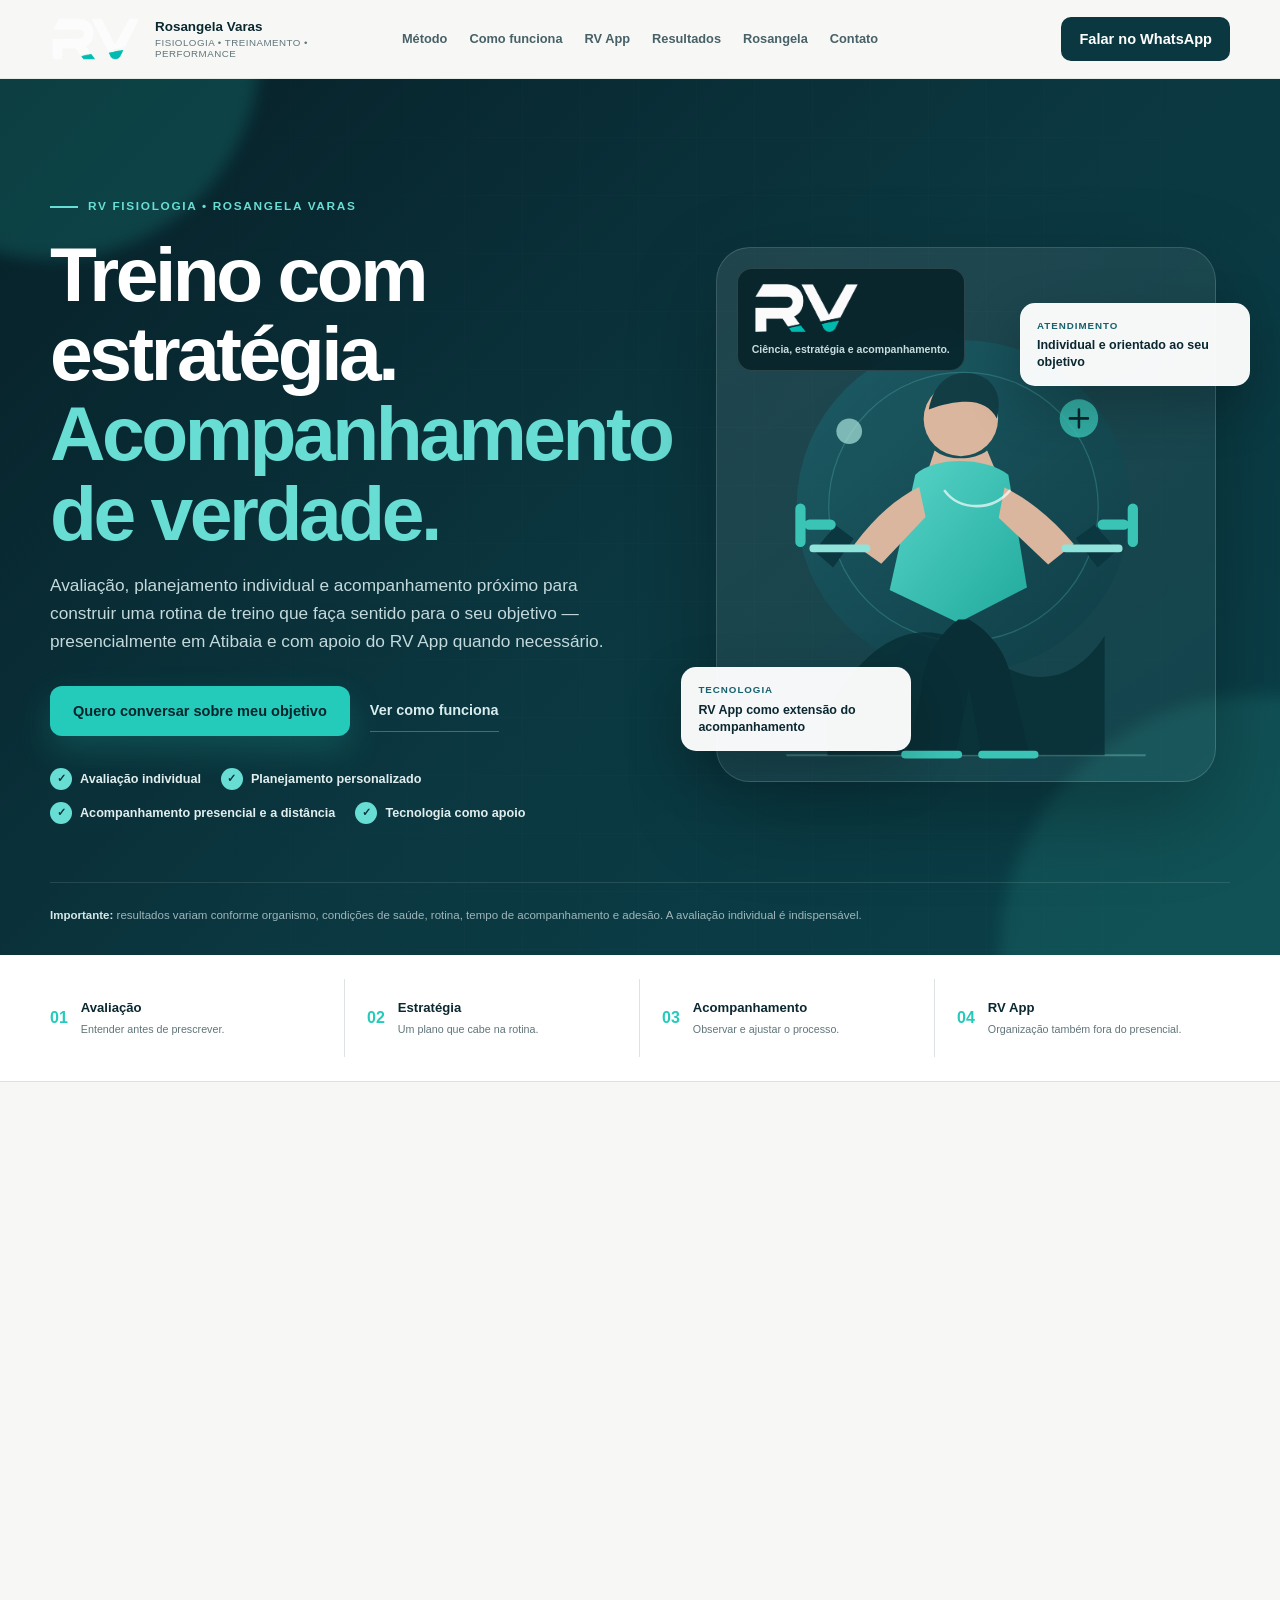
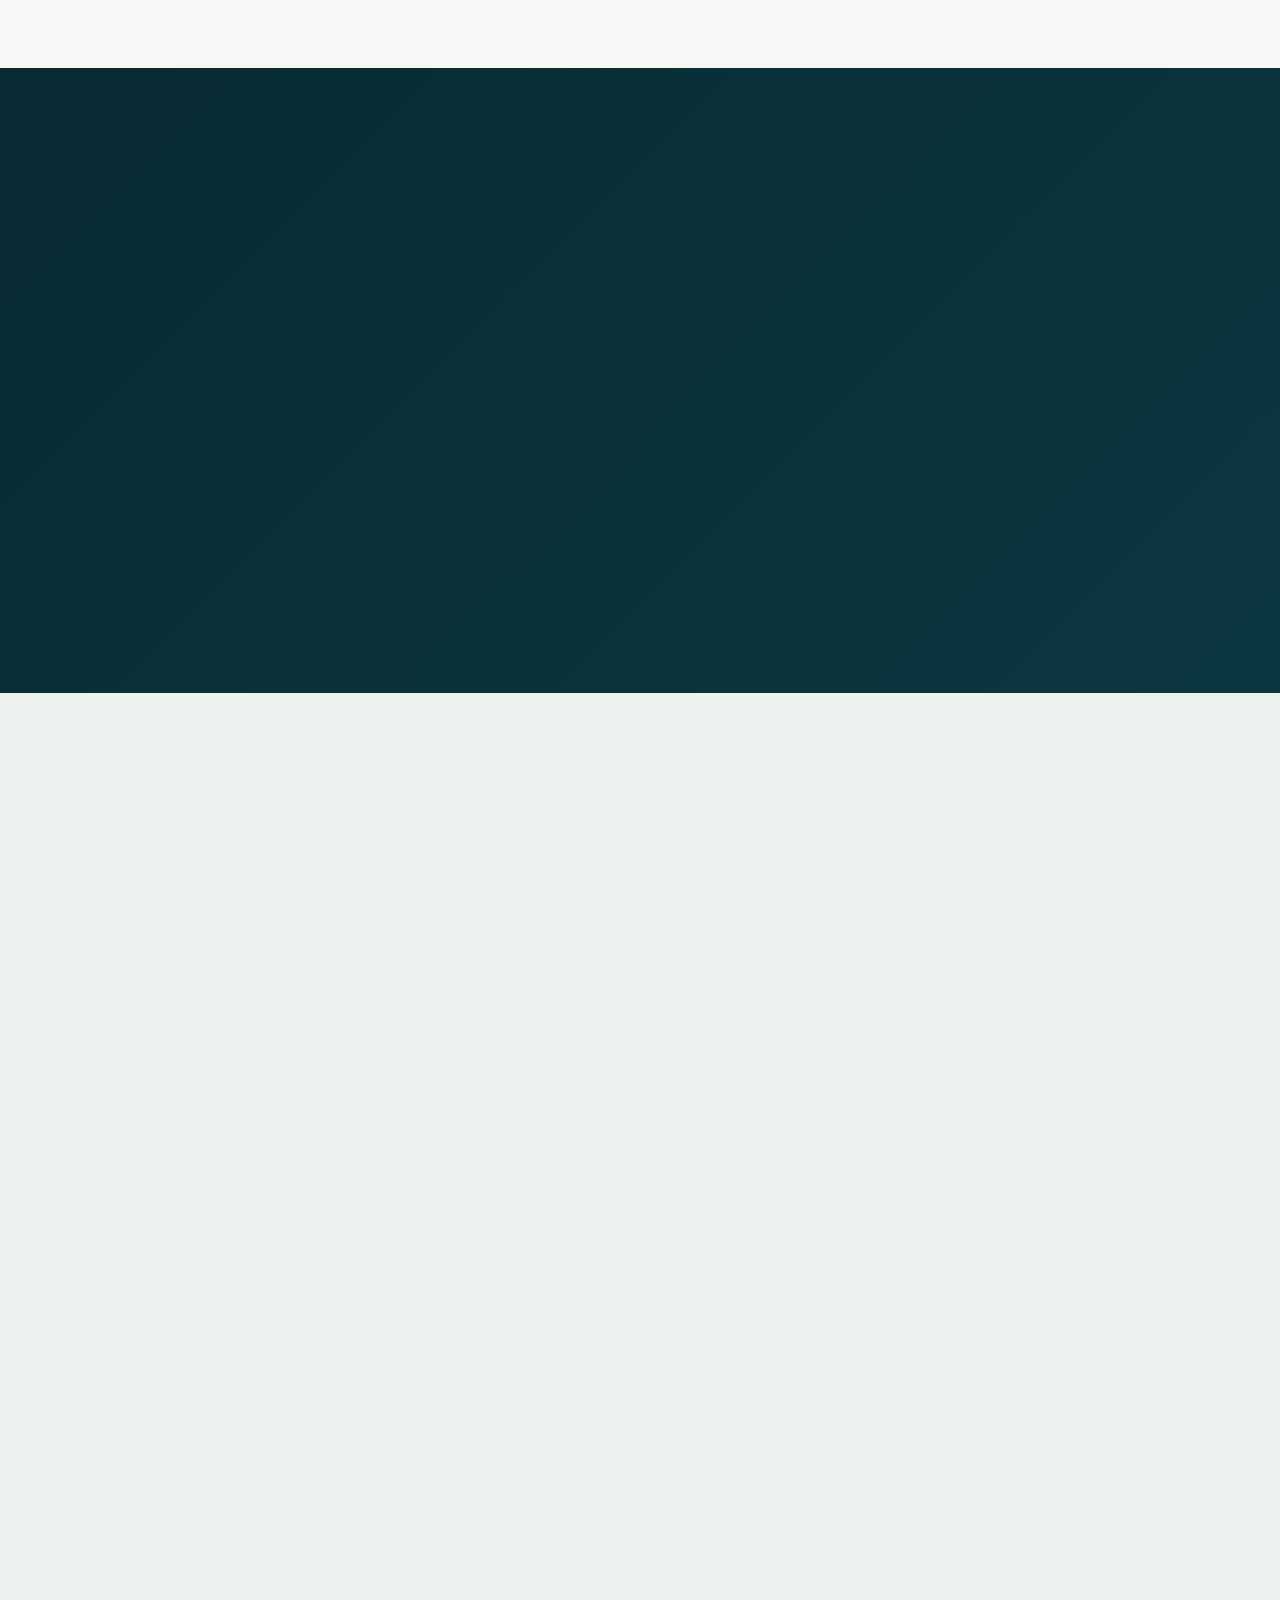
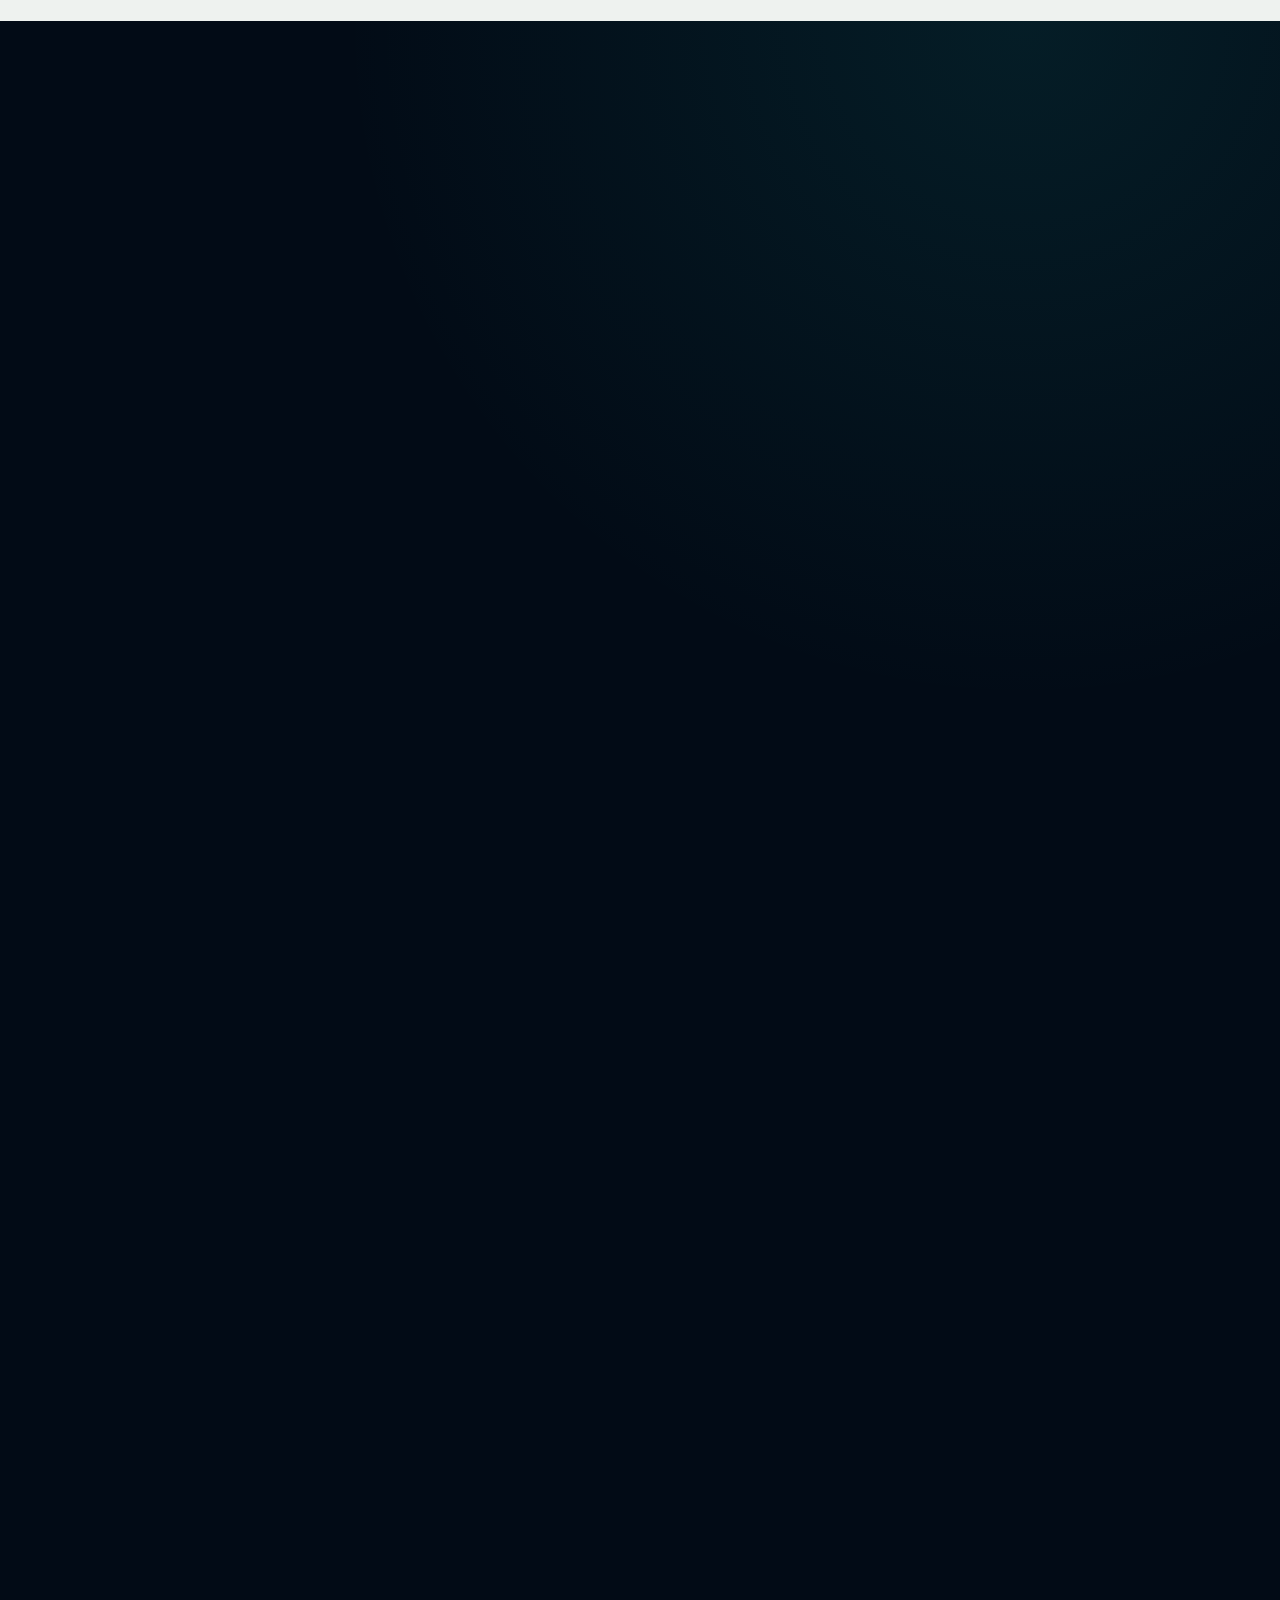
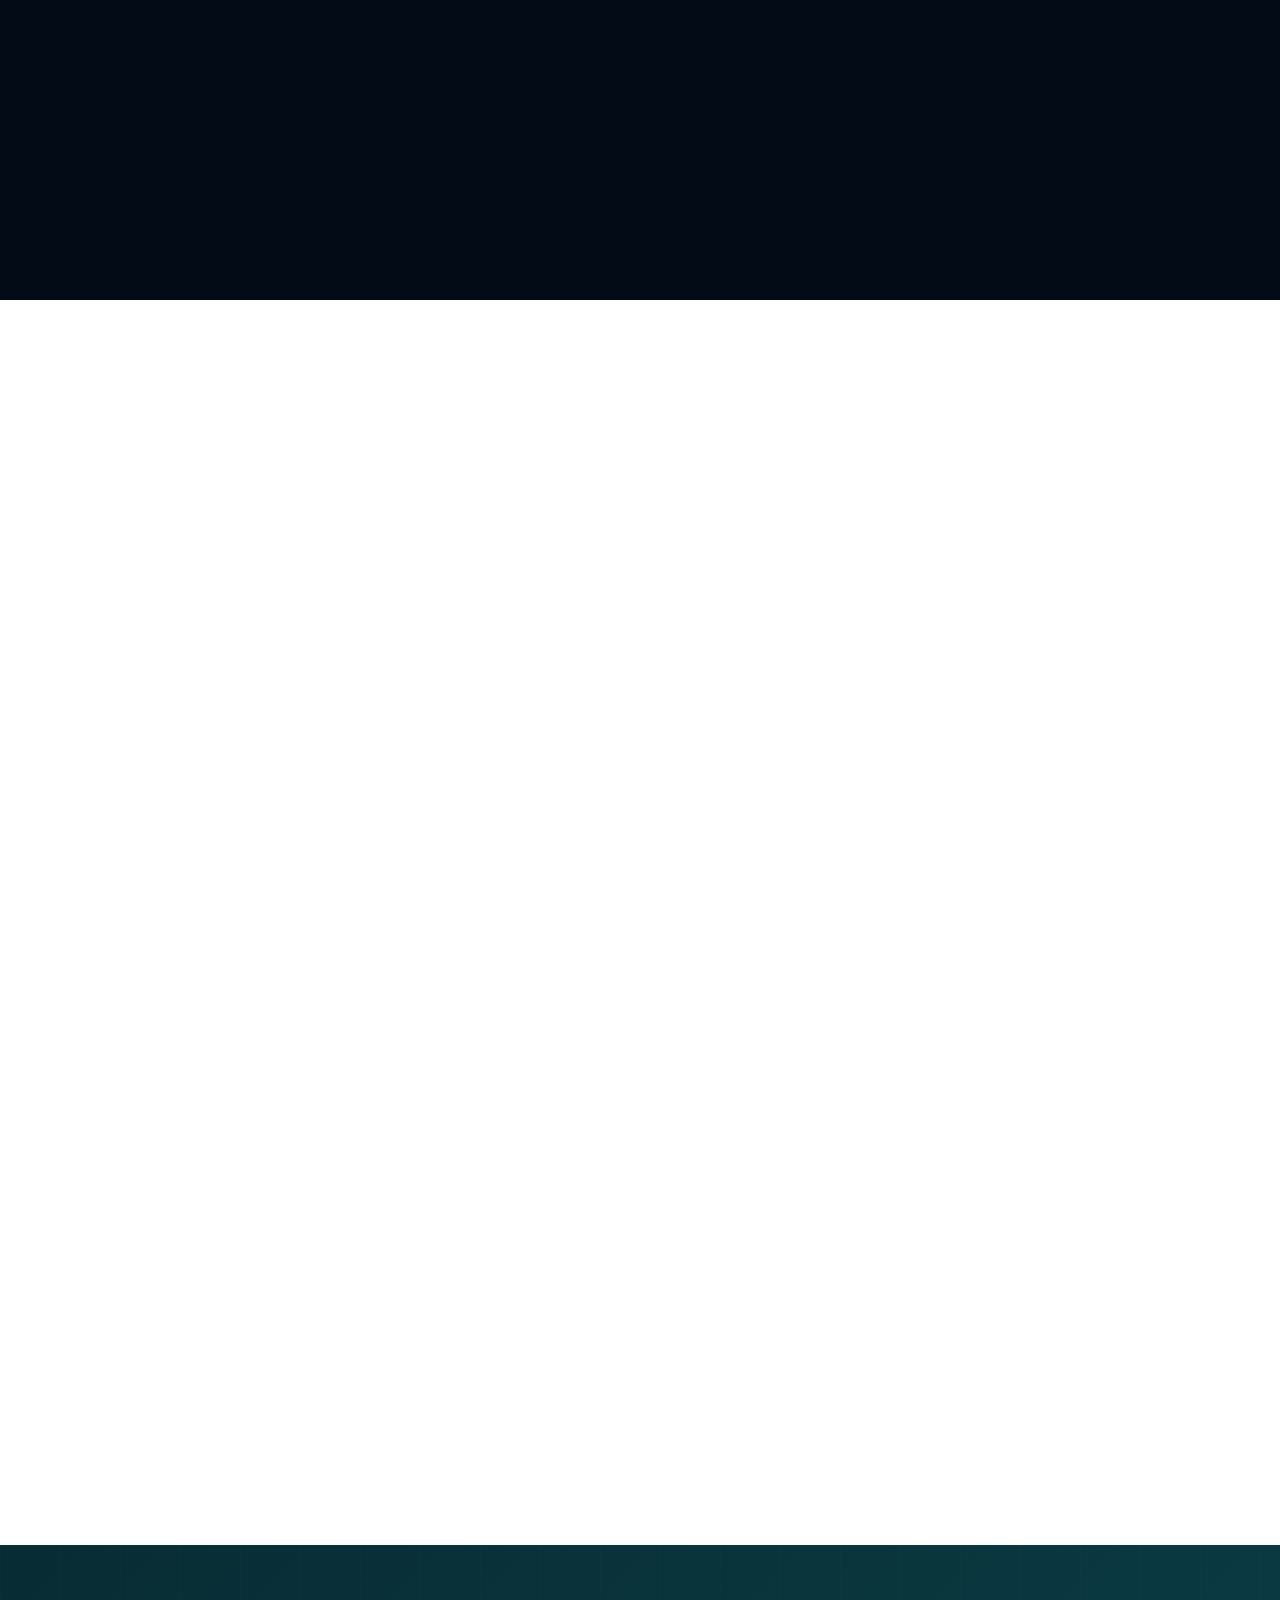
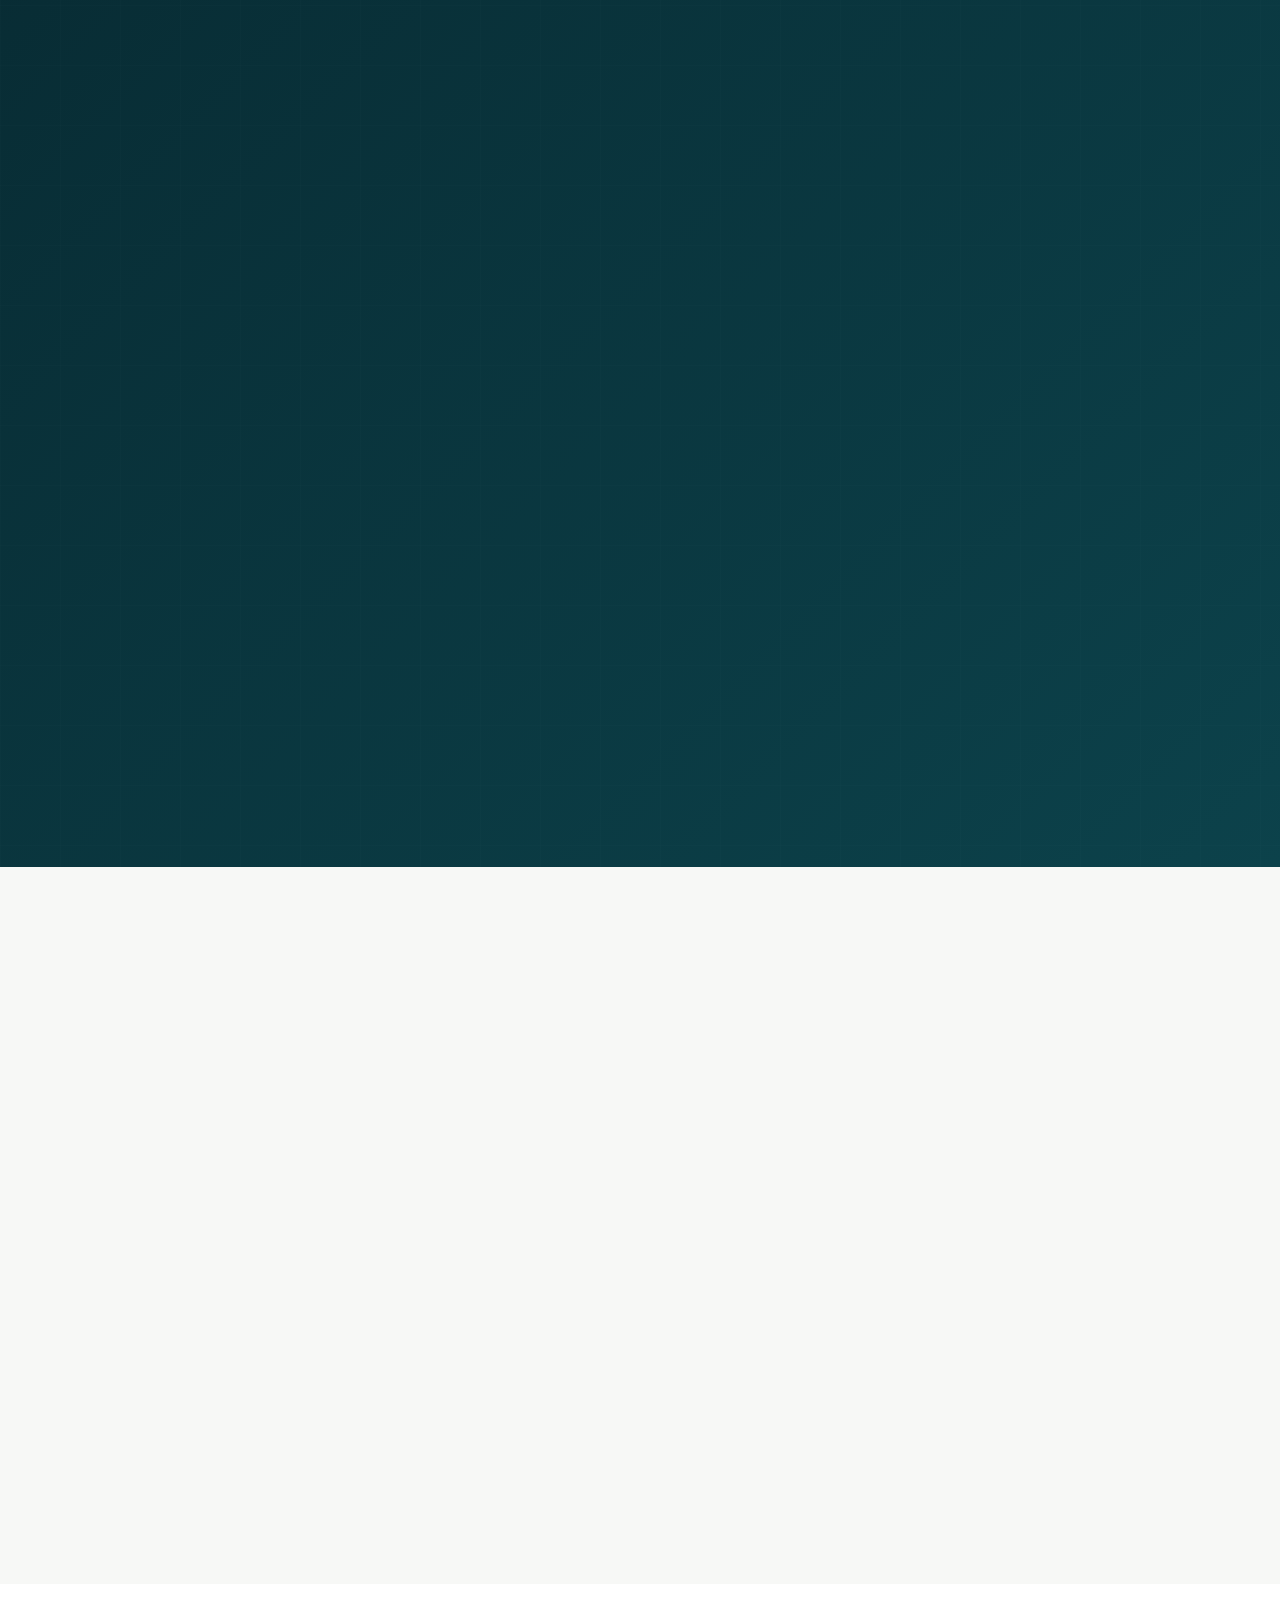
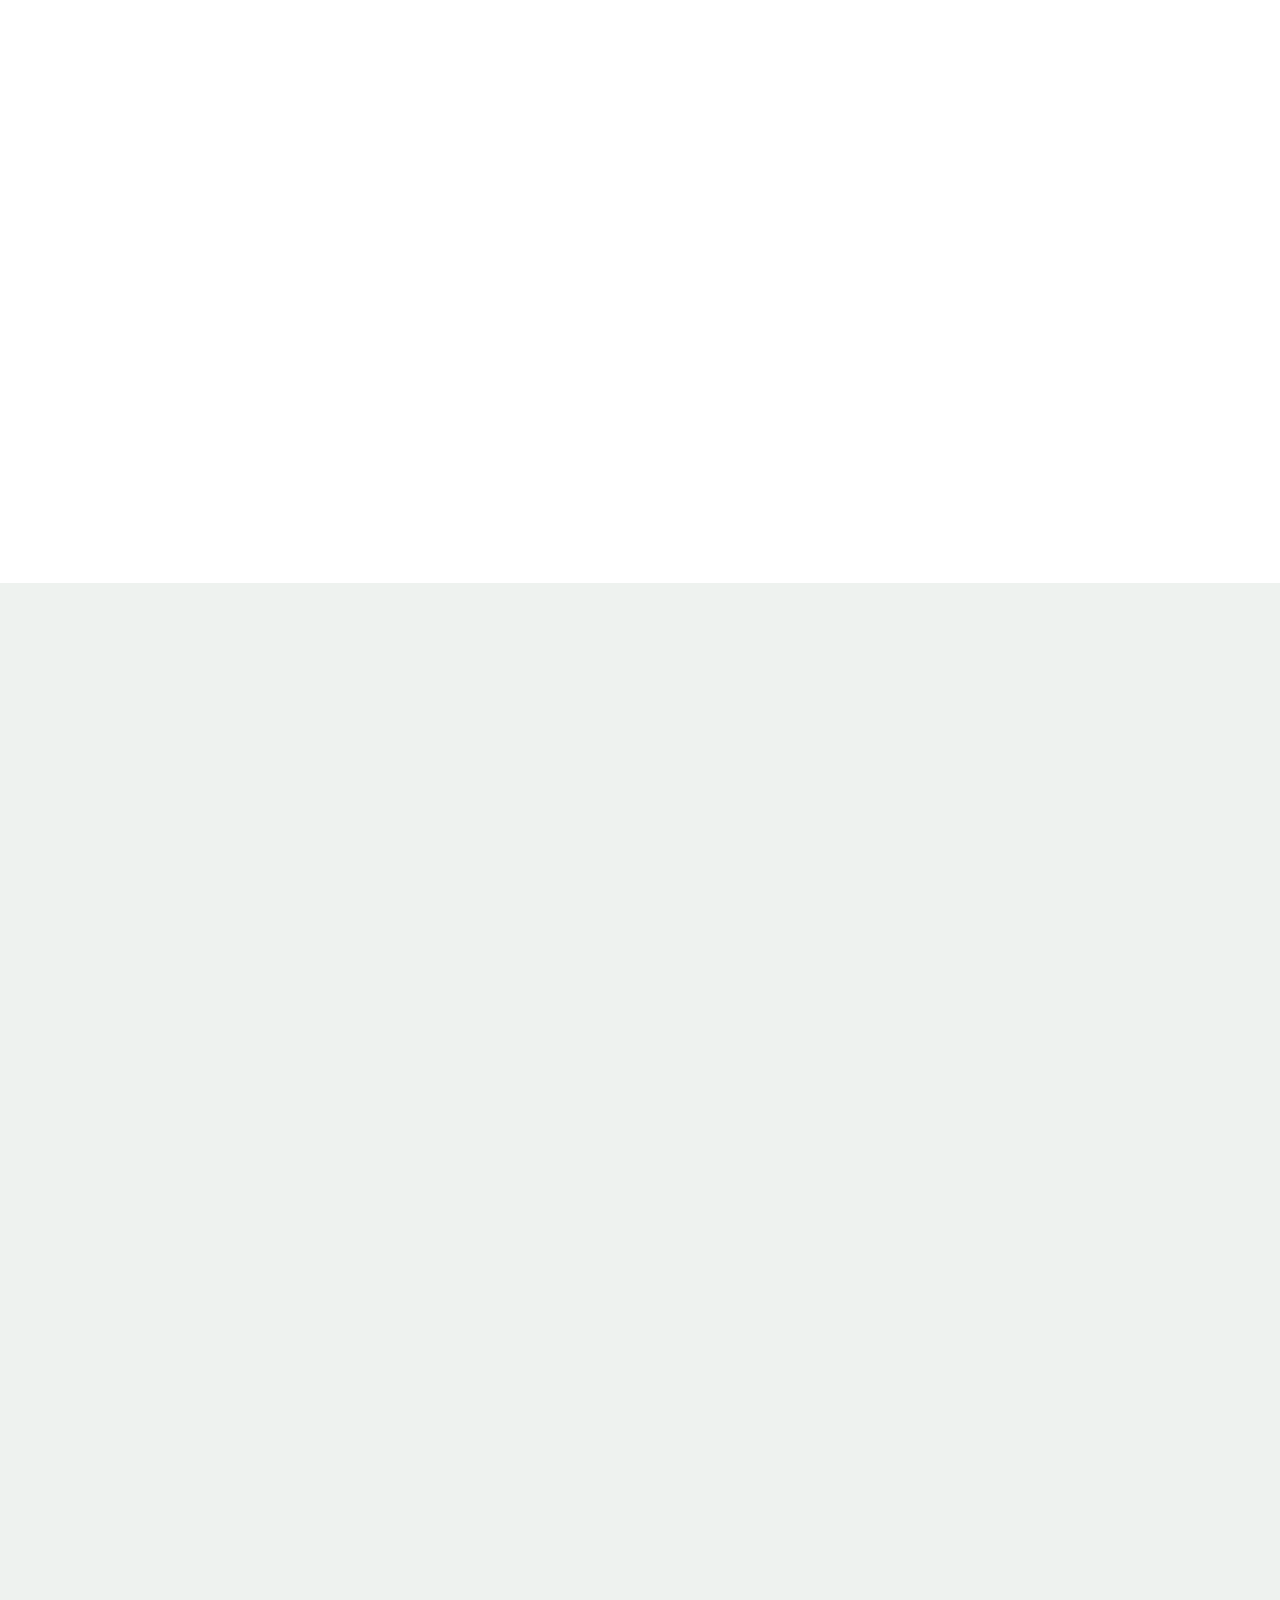
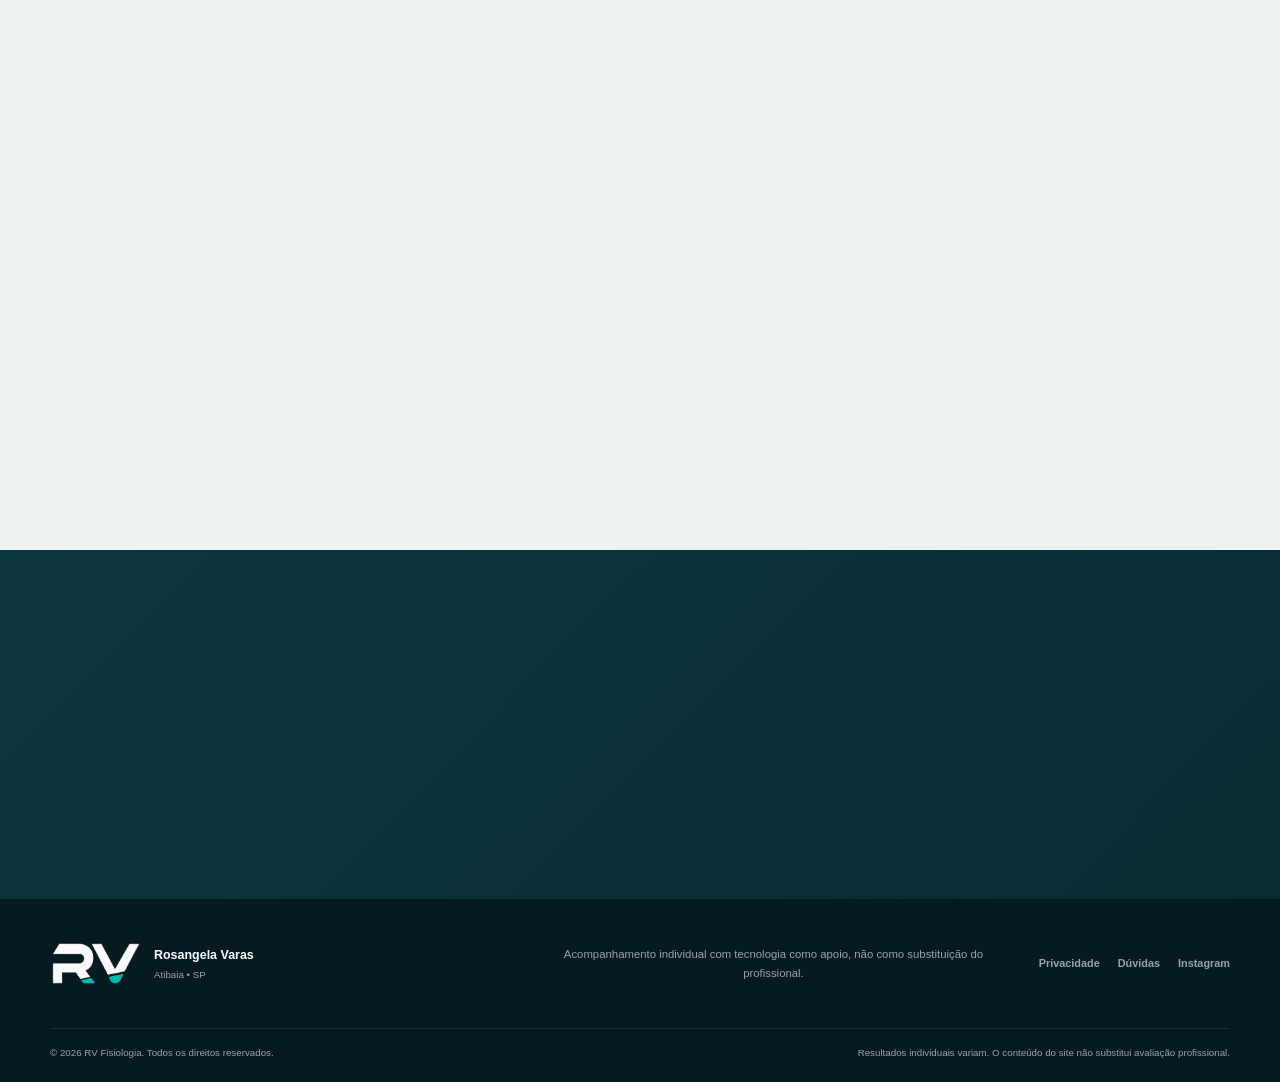
==== commit 2777ffa4: "refaz landing RV Fisiologia v5 com identidade profissional" ====
--- a/index.html
+++ b/index.html
@@ -1,15 +1,15 @@
-<!DOCTYPE html>
+<!doctype html>
 <html class="no-js" lang="pt-BR">
 <head>
   <meta charset="utf-8">
   <meta name="viewport" content="width=device-width, initial-scale=1">
-  <meta name="theme-color" content="#07272e">
+  <meta name="theme-color" content="#0b3740">
   <meta name="color-scheme" content="light">
   <meta name="referrer" content="strict-origin-when-cross-origin">
   <meta http-equiv="Content-Security-Policy" content="default-src 'self'; base-uri 'self'; object-src 'none'; form-action 'self'; frame-src https://www.google.com https://maps.google.com; img-src 'self' data:; style-src 'self'; script-src 'self'; connect-src 'self'; font-src 'self'; media-src 'self'; worker-src 'none'; manifest-src 'self'; upgrade-insecure-requests">
 
-  <title>RV Fisiologia | Rosangela Varas — Acompanhamento Individual</title>
-  <meta name="description" content="Conheça o trabalho de Rosangela Varas: avaliação, planejamento individual e acompanhamento em Atibaia, com apoio do RV App quando fizer sentido.">
+  <title>RV Fisiologia | Rosangela Varas — Treino e Acompanhamento Individual</title>
+  <meta name="description" content="Acompanhamento individual com Rosangela Varas em Atibaia: avaliação, planejamento, treino personalizado e suporte organizado com o RV App.">
   <link rel="canonical" href="https://rvfisiologista.com.br/">
 
   <meta property="og:type" content="website">
@@ -21,304 +21,317 @@
   <meta property="og:image:alt" content="RV Fisiologia — Rosangela Varas">
   <meta name="twitter:card" content="summary_large_image">
 
-  <link rel="icon" href="assets/brand/rv-logo.svg" type="image/svg+xml">
+  <link rel="icon" href="assets/img/logo-rv-oficial.ico" sizes="any">
+  <link rel="apple-touch-icon" href="assets/img/icons/apple-touch-icon.png">
   <link rel="manifest" href="site.webmanifest">
-  <link rel="stylesheet" href="assets/css/rv-app-landing.css?v=20260906-5">
-  <script src="assets/js/main.js?v=20260906-5" defer></script>
+  <link rel="stylesheet" href="assets/css/rv-fisiologia-v5.css?v=20260906-1">
+  <script src="assets/js/rv-site-v5.js?v=20260906-1" defer></script>
 </head>
-<body class="rv-premium-landing">
+<body>
   <a class="skip-link" href="#conteudo">Pular para o conteúdo</a>
 
-  <header class="site-header rv-site-header" data-header>
+  <header class="site-header" data-header>
     <div class="container header-inner">
-      <a class="brand" href="#inicio" aria-label="RV Fisiologia — página inicial">
-        <img src="assets/brand/rv-logo.svg" width="48" height="48" alt="" aria-hidden="true">
-        <span><strong>RV Fisiologia</strong><small>Rosangela Varas</small></span>
+      <a class="brand" href="#inicio" aria-label="RV Fisiologia — início">
+        <img src="assets/img/logo-rv.png" alt="RV Fisiologia">
+        <span><strong>Rosangela Varas</strong><small>Fisiologia • Treinamento • Performance</small></span>
       </a>
 
       <button class="menu-toggle" type="button" data-menu-toggle aria-controls="menu-principal" aria-expanded="false">
-        <span class="sr-only">Abrir menu</span><span aria-hidden="true"></span><span aria-hidden="true"></span><span aria-hidden="true"></span>
+        <span class="sr-only">Abrir menu</span><i></i><i></i><i></i>
       </button>
 
       <nav class="main-nav" id="menu-principal" data-menu aria-label="Navegação principal">
         <a href="#metodo">Método</a>
-        <a href="#como-funciona">Como funciona</a>
+        <a href="#processo">Como funciona</a>
         <a href="#rv-app">RV App</a>
         <a href="#resultados">Resultados</a>
         <a href="#sobre">Rosangela</a>
-        <a href="#duvidas">Dúvidas</a>
+        <a href="#contato">Contato</a>
       </nav>
 
-      <a class="button button--header js-whatsapp" data-event="header_whatsapp" href="https://wa.me/5511991234513?text=Ol%C3%A1%21%20Conheci%20o%20trabalho%20da%20Rosangela%20pelo%20site%20e%20gostaria%20de%20entender%20como%20funciona%20a%20avalia%C3%A7%C3%A3o." rel="noopener noreferrer" target="_blank">Solicitar avaliação</a>
+      <a class="button button--header" href="https://wa.me/5511991234513?text=Ol%C3%A1%21%20Conheci%20o%20trabalho%20da%20Rosangela%20pelo%20site%20e%20gostaria%20de%20entender%20como%20funciona%20o%20acompanhamento." target="_blank" rel="noopener noreferrer">Falar no WhatsApp</a>
     </div>
   </header>
 
   <main id="conteudo">
-    <section class="hero rv-hero" id="inicio" aria-labelledby="hero-title">
-      <div class="rv-hero-glow rv-hero-glow--one" aria-hidden="true"></div>
-      <div class="rv-hero-glow rv-hero-glow--two" aria-hidden="true"></div>
-
-      <div class="container rv-hero-grid">
+    <section class="hero" id="inicio" aria-labelledby="hero-title">
+      <div class="hero-glow hero-glow--one" aria-hidden="true"></div>
+      <div class="hero-glow hero-glow--two" aria-hidden="true"></div>
+      <div class="container hero-grid">
         <div class="hero-copy reveal">
           <p class="eyebrow eyebrow--light"><span></span> RV FISIOLOGIA • ROSANGELA VARAS</p>
-          <h1 id="hero-title">Treino e acompanhamento pensados para a <em>sua realidade.</em></h1>
-          <p class="hero-lead">Avaliação, planejamento individual e acompanhamento próximo para transformar intenção em uma rotina possível de manter — presencialmente em Atibaia e, quando fizer sentido, com apoio do RV App.</p>
+          <h1 id="hero-title">Treino com estratégia. <em>Acompanhamento de verdade.</em></h1>
+          <p class="hero-lead">Avaliação, planejamento individual e acompanhamento próximo para construir uma rotina de treino que faça sentido para o seu objetivo — presencialmente em Atibaia e com apoio do RV App quando necessário.</p>
 
           <div class="hero-actions">
-            <a class="button button--primary js-whatsapp" data-event="hero_whatsapp" href="https://wa.me/5511991234513?text=Ol%C3%A1%21%20Conheci%20o%20trabalho%20da%20Rosangela%20pelo%20site%20e%20gostaria%20de%20solicitar%20uma%20avalia%C3%A7%C3%A3o." rel="noopener noreferrer" target="_blank">Quero conversar sobre meu objetivo</a>
-            <a class="text-link" href="#como-funciona">Entender o acompanhamento</a>
-          </div>
-
-          <ul class="hero-trust" aria-label="Diferenciais do acompanhamento">
+            <a class="button button--primary" href="https://wa.me/5511991234513?text=Ol%C3%A1%21%20Quero%20conversar%20sobre%20meu%20objetivo%20e%20entender%20o%20acompanhamento%20da%20RV%20Fisiologia." target="_blank" rel="noopener noreferrer">Quero conversar sobre meu objetivo</a>
+            <a class="text-link text-link--light" href="#processo">Ver como funciona</a>
+          </div>
+
+          <ul class="hero-points" aria-label="Diferenciais">
             <li><span>✓</span> Avaliação individual</li>
-            <li><span>✓</span> Planejamento realista</li>
-            <li><span>✓</span> Acompanhamento próximo</li>
+            <li><span>✓</span> Planejamento personalizado</li>
+            <li><span>✓</span> Acompanhamento presencial e a distância</li>
             <li><span>✓</span> Tecnologia como apoio</li>
           </ul>
         </div>
 
-        <div class="rv-service-visual reveal" aria-label="Visão resumida do acompanhamento RV Fisiologia">
-          <div class="rv-service-card">
-            <div class="rv-service-card-top">
-              <div class="rv-service-brand">
-                <img src="assets/brand/rv-logo.svg" width="52" height="52" alt="">
-                <div><small>RV FISIOLOGIA</small><strong>Rosangela Varas</strong></div>
-              </div>
-              <span class="rv-status-pill">Acompanhamento individual</span>
+        <div class="hero-visual reveal">
+          <div class="hero-image-card">
+            <img class="hero-training" src="assets/img/hero-training.svg" alt="Ilustração de acompanhamento físico individual">
+            <div class="hero-brand-lockup">
+              <img src="assets/img/logo-rv.png" alt="RV Fisiologia">
+              <span>Ciência, estratégia e acompanhamento.</span>
             </div>
-
-            <div class="rv-service-message">
-              <span>SEU PROCESSO</span>
-              <strong>Estratégia antes de intensidade.</strong>
-              <p>O plano parte do seu objetivo, da sua rotina e do seu momento atual.</p>
-            </div>
-
-            <div class="rv-process-list" aria-label="Etapas principais">
-              <article><b>01</b><div><strong>Avaliação</strong><small>Entender ponto de partida, rotina e objetivo.</small></div><span>→</span></article>
-              <article><b>02</b><div><strong>Planejamento</strong><small>Organizar uma estratégia possível de executar.</small></div><span>→</span></article>
-              <article><b>03</b><div><strong>Acompanhamento</strong><small>Observar evolução e ajustar quando necessário.</small></div><span>→</span></article>
-            </div>
-          </div>
-
-          <div class="rv-app-preview" aria-label="RV App como ferramenta de apoio">
-            <div class="rv-app-preview-head"><span class="rv-app-dot"></span><strong>RV App</strong><small>ferramenta de apoio</small></div>
-            <div class="rv-app-preview-progress"><div><small>PROGRAMA</small><strong>Seu treino organizado</strong><span>Aulas, treinos e progresso em uma área individual.</span></div><b>68%</b></div>
-            <div class="rv-app-preview-row"><span>▶</span><div><strong>Próximo treino</strong><small>Disponível no seu programa</small></div></div>
-          </div>
-
-          <div class="rv-visual-badge rv-visual-badge--top"><span>Atibaia + acompanhamento</span><strong>Presencial quando precisa. Digital quando ajuda.</strong></div>
-        </div>
-      </div>
-
-      <div class="container hero-disclaimer">
-        <p><strong>Informação importante:</strong> resultados variam conforme organismo, condições de saúde, rotina, tempo de acompanhamento e adesão. A avaliação individual é indispensável.</p>
-      </div>
-    </section>
-
-    <section class="trust-strip rv-trust-strip" aria-label="Pilares do trabalho">
-      <div class="container trust-grid">
-        <article><span>01</span><div><strong>Avaliação individual</strong><small>O ponto de partida vem antes do plano.</small></div></article>
-        <article><span>02</span><div><strong>Estratégia realista</strong><small>O planejamento considera a sua rotina.</small></div></article>
-        <article><span>03</span><div><strong>Acompanhamento</strong><small>Evolução observada ao longo do processo.</small></div></article>
-        <article><span>04</span><div><strong>RV App</strong><small>Tecnologia própria para apoiar o acompanhamento.</small></div></article>
-      </div>
-    </section>
-
-    <section class="section rv-method-section" id="metodo" aria-labelledby="metodo-title">
-      <div class="container split-layout rv-method-layout">
+          </div>
+          <div class="hero-floating hero-floating--top"><small>ATENDIMENTO</small><strong>Individual e orientado ao seu objetivo</strong></div>
+          <div class="hero-floating hero-floating--bottom"><small>TECNOLOGIA</small><strong>RV App como extensão do acompanhamento</strong></div>
+        </div>
+      </div>
+
+      <div class="container hero-note"><p><strong>Importante:</strong> resultados variam conforme organismo, condições de saúde, rotina, tempo de acompanhamento e adesão. A avaliação individual é indispensável.</p></div>
+    </section>
+
+    <section class="proof-strip" aria-label="Pilares da RV Fisiologia">
+      <div class="container proof-grid">
+        <article><b>01</b><div><strong>Avaliação</strong><small>Entender antes de prescrever.</small></div></article>
+        <article><b>02</b><div><strong>Estratégia</strong><small>Um plano que cabe na rotina.</small></div></article>
+        <article><b>03</b><div><strong>Acompanhamento</strong><small>Observar e ajustar o processo.</small></div></article>
+        <article><b>04</b><div><strong>RV App</strong><small>Organização também fora do presencial.</small></div></article>
+      </div>
+    </section>
+
+    <section class="section" id="metodo" aria-labelledby="metodo-title">
+      <div class="container split-layout">
         <div class="section-heading reveal">
-          <p class="eyebrow"><span></span> Um processo individual</p>
+          <p class="eyebrow"><span></span> UM PROCESSO INDIVIDUAL</p>
           <h2 id="metodo-title">Seu corpo não é uma fórmula pronta.</h2>
-          <p>O trabalho começa entendendo o que você precisa, o que consegue manter e quais ajustes fazem sentido para o seu momento.</p>
-        </div>
-
-        <div class="rv-principles reveal">
-          <article><span>01</span><div><h3>Sem plano genérico</h3><p>Objetivo, rotina, histórico e limitações entram na construção da estratégia.</p></div></article>
-          <article><span>02</span><div><h3>Sem depender de uma rotina perfeita</h3><p>O planejamento precisa caber na vida real para ter chance de continuar funcionando.</p></div></article>
-          <article><span>03</span><div><h3>Sem perder o contexto</h3><p>Treino, avaliações e evolução são acompanhados como partes do mesmo processo.</p></div></article>
-        </div>
-      </div>
-    </section>
-
-    <section class="section rv-process-section" id="como-funciona" aria-labelledby="processo-title">
+          <p>O trabalho começa entendendo o seu momento atual. O objetivo é construir uma estratégia que você consiga executar, acompanhar e evoluir — sem depender de uma rotina perfeita.</p>
+          <a class="text-link" href="#contato">Quero entender meu ponto de partida</a>
+        </div>
+
+        <div class="principles reveal">
+          <article><span>01</span><div><h3>Avaliação antes do plano</h3><p>Objetivo, rotina, histórico e condições atuais ajudam a definir por onde começar.</p></div></article>
+          <article><span>02</span><div><h3>Planejamento compatível com a vida real</h3><p>Frequência, volume e organização precisam funcionar fora do papel.</p></div></article>
+          <article><span>03</span><div><h3>Ajustes guiados pela evolução</h3><p>O processo é acompanhado para identificar o que precisa ser mantido, corrigido ou progredido.</p></div></article>
+        </div>
+      </div>
+    </section>
+
+    <section class="section section--petroleum" id="processo" aria-labelledby="processo-title">
       <div class="container">
         <div class="section-heading section-heading--center reveal">
-          <p class="eyebrow eyebrow--light"><span></span> Como funciona</p>
-          <h2 id="processo-title">Da primeira conversa aos próximos ajustes.</h2>
-          <p>Uma sequência clara para organizar o acompanhamento sem transformar saúde e treino em improviso.</p>
-        </div>
-
-        <ol class="timeline rv-timeline">
-          <li class="reveal"><span class="timeline-number">01</span><div class="timeline-content"><h3>Avaliação inicial</h3><p>Conversa sobre objetivo, rotina, histórico e condições atuais para entender o ponto de partida.</p></div></li>
-          <li class="reveal"><span class="timeline-number">02</span><div class="timeline-content"><h3>Planejamento individual</h3><p>Construção de uma estratégia compatível com disponibilidade, limitações e objetivo.</p></div></li>
-          <li class="reveal"><span class="timeline-number">03</span><div class="timeline-content"><h3>Aplicação acompanhada</h3><p>Execução do planejamento com orientação, treino organizado e ajustes quando necessários.</p></div></li>
-          <li class="reveal"><span class="timeline-number">04</span><div class="timeline-content"><h3>Reavaliação</h3><p>Leitura da evolução e definição dos próximos passos com base no que aconteceu no processo.</p></div></li>
+          <p class="eyebrow eyebrow--light"><span></span> COMO FUNCIONA</p>
+          <h2 id="processo-title">Da avaliação aos próximos ajustes.</h2>
+          <p>Um caminho claro para transformar informação em decisão e decisão em rotina.</p>
+        </div>
+        <ol class="timeline">
+          <li class="reveal"><span>01</span><h3>Avaliação inicial</h3><p>Objetivo, rotina, histórico e condições atuais para entender o ponto de partida.</p></li>
+          <li class="reveal"><span>02</span><h3>Planejamento</h3><p>Estruturação do treino de acordo com necessidades, disponibilidade e contexto.</p></li>
+          <li class="reveal"><span>03</span><h3>Execução acompanhada</h3><p>Treino organizado, orientações e apoio para manter o processo compreensível.</p></li>
+          <li class="reveal"><span>04</span><h3>Reavaliação</h3><p>Leitura da evolução e ajustes para definir os próximos passos com mais precisão.</p></li>
         </ol>
       </div>
     </section>
 
-    <section class="section section--soft rv-included-section" id="incluido" aria-labelledby="incluido-title">
+    <section class="section section--soft" aria-labelledby="entrega-title">
       <div class="container">
         <div class="section-heading section-heading--wide reveal">
-          <div>
-            <p class="eyebrow"><span></span> O que sustenta o acompanhamento</p>
-            <h2 id="incluido-title">Mais do que entregar um treino.</h2>
-          </div>
-          <p>O valor está em conectar avaliação, planejamento, execução e acompanhamento para que você saiba o que está fazendo e por quê.</p>
-        </div>
-
-        <div class="rv-benefit-grid">
-          <article class="rv-benefit-card rv-benefit-card--featured reveal"><span class="rv-card-kicker">BASE DO PROCESSO</span><h3>Avaliação + estratégia individual</h3><p>O planejamento nasce da sua realidade em vez de aplicar a mesma fórmula para todo mundo.</p><div class="rv-card-orbit" aria-hidden="true"><i></i><i></i><i></i></div></article>
-          <article class="rv-benefit-card reveal"><span class="rv-card-icon">↗</span><h3>Ajustes progressivos</h3><p>O plano pode ser revisto conforme sua resposta, evolução e dificuldades encontradas.</p></article>
-          <article class="rv-benefit-card reveal"><span class="rv-card-icon">◎</span><h3>Visão de evolução</h3><p>Informações organizadas ajudam a entender o caminho e os próximos passos.</p></article>
-          <article class="rv-benefit-card reveal"><span class="rv-card-icon">◷</span><h3>Rotina possível</h3><p>Uma abordagem que considera tempo disponível e limitações reais.</p></article>
-          <article class="rv-benefit-card reveal"><span class="rv-card-icon">✓</span><h3>Orientação próxima</h3><p>Espaço para esclarecer dúvidas e manter o processo compreensível.</p></article>
-        </div>
-      </div>
-    </section>
-
-    <section class="section rv-app-section" id="rv-app" aria-labelledby="app-title">
+          <div><p class="eyebrow"><span></span> MAIS QUE UMA FICHA</p><h2 id="entrega-title">O valor está no acompanhamento.</h2></div>
+          <p>Treino é parte do processo. O diferencial está em conectar avaliação, planejamento, execução e acompanhamento para que cada decisão tenha contexto.</p>
+        </div>
+        <div class="benefit-grid">
+          <article class="benefit-card benefit-card--featured reveal"><span class="card-kicker">BASE DO PROCESSO</span><h3>Estratégia individual</h3><p>Uma proposta construída a partir do seu objetivo, da sua rotina e das informações da avaliação.</p><div class="orbit" aria-hidden="true"><i></i><i></i><i></i></div></article>
+          <article class="benefit-card reveal"><span class="card-icon">↗</span><h3>Ajustes progressivos</h3><p>O planejamento pode evoluir conforme sua resposta e seu momento.</p></article>
+          <article class="benefit-card reveal"><span class="card-icon">◎</span><h3>Histórico organizado</h3><p>Informações reunidas ajudam a enxergar o processo com mais clareza.</p></article>
+          <article class="benefit-card reveal"><span class="card-icon">◷</span><h3>Rotina possível</h3><p>A estratégia considera o tempo e a realidade disponíveis.</p></article>
+          <article class="benefit-card reveal"><span class="card-icon">✓</span><h3>Orientação próxima</h3><p>Dúvidas e dificuldades entram na conversa para manter o plano aplicável.</p></article>
+        </div>
+      </div>
+    </section>
+
+    <section class="section app-section" id="rv-app" aria-labelledby="app-title">
       <div class="container">
-        <div class="rv-app-intro reveal">
-          <div>
-            <p class="eyebrow eyebrow--light"><span></span> Tecnologia a favor do acompanhamento</p>
-            <h2 id="app-title">O RV App entra como ferramenta. O acompanhamento continua sendo da Rosangela.</h2>
-          </div>
-          <p>Em vez de deixar treino, aulas, avaliações e progresso espalhados em mensagens ou PDFs, o RV App organiza essas informações em uma área própria para cada aluno.</p>
-        </div>
-
-        <div class="rv-app-showcase reveal">
-          <div class="rv-app-window" aria-label="Exemplo visual da área do aluno no RV App">
-            <div class="rv-app-window-bar"><span></span><span></span><span></span><small>app.rvfisiologista.com.br</small></div>
-            <div class="rv-app-window-body">
-              <aside class="rv-app-side"><img src="assets/brand/rv-logo.svg" width="42" height="42" alt=""><strong>RV App</strong><nav><span class="active">⌂ Início</span><span>▶ Treinos</span><span>◎ Progresso</span><span>◫ Avaliações</span></nav></aside>
-              <div class="rv-app-dashboard">
-                <div class="rv-app-dashboard-head"><div><small>SEU PROGRAMA</small><strong>Olá, Ana.</strong><span>Continue de onde parou.</span></div><b>68%</b></div>
-                <div class="rv-app-dashboard-grid">
-                  <article><small>PRÓXIMA AÇÃO</small><strong>Treino B • Inferiores</strong><span>6 exercícios organizados no seu programa.</span><em>Começar treino →</em></article>
-                  <article><small>PROGRESSO</small><strong>17 de 25 etapas</strong><span>Seu histórico permanece organizado.</span></article>
-                  <article><small>AVALIAÇÕES</small><strong>Dados reunidos</strong><span>Informações do acompanhamento em um só lugar.</span></article>
+        <div class="app-heading reveal">
+          <div class="app-brand">
+            <img src="assets/img/logo-rv-app.png" alt="RV App">
+            <span>TECNOLOGIA INTEGRADA AO ACOMPANHAMENTO</span>
+          </div>
+          <div class="app-heading-grid">
+            <h2 id="app-title">O RV App organiza o treino. <em>A Rosangela continua conduzindo o processo.</em></h2>
+            <p>O aplicativo não substitui o acompanhamento. Ele é a ferramenta usada para manter treinos, conteúdos, avaliações e evolução organizados em uma área individual para cada aluno.</p>
+          </div>
+        </div>
+
+        <div class="app-showcase reveal">
+          <div class="app-window" aria-label="Demonstração visual do RV App">
+            <div class="app-window-bar"><span></span><span></span><span></span><small>app.rvfisiologista.com.br</small></div>
+            <div class="app-window-body">
+              <aside class="app-sidebar">
+                <img src="assets/img/logo-rv-app.png" alt="RV App">
+                <nav><b>⌂ Início</b><span>▶ Treinos</span><span>◎ Progresso</span><span>◫ Avaliações</span></nav>
+              </aside>
+              <div class="app-dashboard">
+                <div class="app-dashboard-head"><div><small>SEU PROGRAMA</small><strong>Olá, Ana.</strong><span>Continue de onde parou.</span></div><b>68%</b></div>
+                <div class="app-cards">
+                  <article class="app-card app-card--primary"><small>PRÓXIMA AÇÃO</small><strong>Treino B • Inferiores</strong><span>6 exercícios disponíveis no seu programa.</span><em>Começar treino →</em></article>
+                  <article><small>PROGRESSO</small><strong>17 de 25 etapas</strong><span>Histórico organizado dentro do acompanhamento.</span></article>
+                  <article><small>AVALIAÇÕES</small><strong>Informação em um só lugar</strong><span>Resultados e dados disponíveis para consulta.</span></article>
                 </div>
               </div>
             </div>
           </div>
 
-          <div class="rv-app-benefits">
-            <article><span>01</span><div><strong>Treino a distância próprio</strong><p>Programas e treinos disponíveis na própria plataforma para manter o acompanhamento fora do presencial.</p></div></article>
-            <article><span>02</span><div><strong>Área individual do aluno</strong><p>Conteúdos, treinos, avaliações e progresso organizados conforme o acompanhamento.</p></div></article>
-            <article><span>03</span><div><strong>Visão profissional</strong><p>A equipe consegue acompanhar alunos, liberações, atividade e informações relevantes em uma área administrativa.</p></div></article>
-            <article><span>04</span><div><strong>Acesso em diferentes telas</strong><p>Celular, tablet ou computador, mantendo a mesma conta e o mesmo acompanhamento.</p></div></article>
-          </div>
-        </div>
-
-        <div class="rv-watch-roadmap reveal" id="apple-watch">
-          <div class="rv-watch-copy">
-            <span class="rv-roadmap-pill">EM DESENVOLVIMENTO</span>
-            <h3>RV App + Apple Watch</h3>
-            <p>A integração futura pretende permitir que métricas compatíveis do treino, mediante autorização do usuário, ajudem a enriquecer o histórico do aluno dentro do acompanhamento.</p>
-            <div class="rv-metric-pills"><span>♥ Frequência cardíaca</span><span>◷ Duração</span><span>↗ Atividade</span><span>▥ Histórico</span></div>
-            <small>Funcionalidade futura sujeita a desenvolvimento, compatibilidade e permissões do usuário. Dados de dispositivos vestíveis não substituem avaliação profissional.</small>
-          </div>
-          <div class="rv-watch-card" aria-label="Conceito visual da integração com Apple Watch">
-            <div class="rv-watch-device"><div class="rv-watch-screen"><small>RV • TREINO</small><strong>45:28</strong><span>Duração</span><div class="rv-watch-heart">♥ <b>145</b> bpm</div><div class="rv-watch-bars"><i></i><i></i><i></i><i></i><i></i><i></i></div><footer><span>Zona</span><b>3</b></footer></div></div>
-            <div class="rv-watch-flow"><span>⌚ Relógio</span><b>→</b><span>◎ Aluno</span><b>→</b><span>▦ Acompanhamento</span></div>
-          </div>
-        </div>
-
-        <div class="rv-food-roadmap reveal">
-          <span>EM ESTUDO</span>
-          <div><strong>Apoio à rotina de alimentação</strong><p>O ecossistema também pode evoluir para organizar sugestões e orientações alimentares dentro do acompanhamento, sempre respeitando a atuação profissional adequada e sem substituir prescrição nutricional quando ela for necessária.</p></div>
-        </div>
-      </div>
-    </section>
-
-    <section class="section results-section rv-results" id="resultados" aria-labelledby="resultados-title">
+          <div class="app-feature-list">
+            <article><span>01</span><div><strong>Treino a distância próprio</strong><p>Programas e treinos ficam disponíveis na própria plataforma, sem depender de uma ficha solta.</p></div></article>
+            <article><span>02</span><div><strong>Área individual do aluno</strong><p>Treinos, conteúdos, avaliações e progresso organizados conforme o acompanhamento.</p></div></article>
+            <article><span>03</span><div><strong>Visão profissional</strong><p>A equipe acompanha atividade, liberações e informações relevantes em uma área administrativa.</p></div></article>
+            <article><span>04</span><div><strong>Celular, tablet ou computador</strong><p>A mesma conta e o mesmo acompanhamento em diferentes telas.</p></div></article>
+          </div>
+        </div>
+
+        <div class="watch-block reveal" id="apple-watch">
+          <div class="watch-copy">
+            <span class="roadmap-pill">EM DESENVOLVIMENTO</span>
+            <p class="eyebrow eyebrow--app"><span></span> RV APP + APPLE WATCH</p>
+            <h3>Mais contexto do treino, direto do pulso.</h3>
+            <p>A próxima etapa do RV App é integrar métricas compatíveis do Apple Watch ao histórico do aluno, sempre mediante autorização e compatibilidade do dispositivo.</p>
+            <div class="metric-pills"><span>♥ Frequência cardíaca</span><span>◷ Duração</span><span>↗ Atividade</span><span>▥ Histórico</span></div>
+            <div class="watch-flow"><div><b>⌚</b><span>Apple Watch</span></div><i>→</i><div><b>◎</b><span>Perfil do aluno</span></div><i>→</i><div><b>▦</b><span>Visão profissional</span></div></div>
+            <small class="roadmap-note">Funcionalidade futura. Dados de dispositivos vestíveis não substituem avaliação profissional ou orientação médica.</small>
+          </div>
+          <div class="watch-visual" aria-label="Representação ilustrativa do Apple Watch integrado ao RV App">
+            <div class="watch-strap watch-strap--top"></div>
+            <div class="watch-device">
+              <div class="watch-screen">
+                <img src="assets/img/logo-rv-app.png" alt="RV App">
+                <small>TREINO</small>
+                <strong>45:28</strong>
+                <span>Duração</span>
+                <div class="heart">♥ <b>145</b> bpm</div>
+                <div class="zone"><span>Zona de treino</span><b>3</b></div>
+              </div>
+            </div>
+            <div class="watch-strap watch-strap--bottom"></div>
+          </div>
+        </div>
+
+        <div class="roadmap-cards reveal">
+          <article><small>PRÓXIMA EVOLUÇÃO</small><h3>Métricas integradas ao acompanhamento</h3><p>Dados compatíveis do treino poderão enriquecer o histórico disponível para aluno e profissional.</p></article>
+          <article><small>EM ESTUDO</small><h3>Apoio à rotina de alimentação</h3><p>Recursos de organização e sugestões poderão complementar o acompanhamento, sem substituir orientação nutricional individual quando necessária.</p></article>
+        </div>
+      </div>
+    </section>
+
+    <section class="section results-section" id="resultados" aria-labelledby="resultados-title">
       <div class="container">
         <div class="section-heading section-heading--wide reveal">
-          <div><p class="eyebrow"><span></span> Evoluções reais</p><h2 id="resultados-title">Resultados que mostram a força de um processo acompanhado.</h2></div>
-          <p>Estes casos são exemplos individuais enviados pela equipe. Eles mostram possibilidades, não uma promessa de que todas as pessoas terão a mesma evolução.</p>
-        </div>
-
+          <div><p class="eyebrow"><span></span> EVOLUÇÕES REAIS</p><h2 id="resultados-title">Resultados que representam processos individuais.</h2></div>
+          <p>Os exemplos abaixo mostram evoluções reais compartilhadas pela equipe. Eles não representam garantia, prazo ou resultado esperado para outras pessoas.</p>
+        </div>
         <div class="results-grid">
-          <article class="result-card reveal"><div class="result-media result-media--man"><img alt="Homem em ambiente de academia após evolução física individual" height="1200" loading="lazy" src="assets/img/resultado-10kg.webp" width="900"><span class="result-badge"><strong>10 kg</strong><small>resultado informado</small></span></div><div class="result-copy"><p class="result-kicker">Caso real</p><h3>10 kg eliminados</h3><p>Uma evolução construída dentro da realidade e do processo desta pessoa, com acompanhamento e constância.</p></div></article>
-          <article class="result-card reveal"><div class="result-media result-media--woman"><img alt="Mulher após evolução física individual em espaço profissional" height="1200" loading="lazy" src="assets/img/resultado-55kg.webp" width="900"><span class="result-badge"><strong>55 kg</strong><small>resultado informado</small></span></div><div class="result-copy"><p class="result-kicker">Caso real</p><h3>55 kg eliminados</h3><p>Um resultado individual expressivo, que não deve ser usado como prazo, meta ou garantia para outras pessoas.</p></div></article>
-        </div>
-
-        <div class="results-note reveal" role="note"><strong>Resultados individuais variam.</strong><span>Organismo, condições de saúde, rotina, tempo de acompanhamento e adesão influenciam a evolução. A avaliação é indispensável.</span></div>
-      </div>
-    </section>
-
-    <section class="section section--video rv-video-section" id="video" aria-labelledby="video-title">
+          <article class="result-card reveal"><div class="result-media"><img src="assets/img/resultado-10kg.webp" loading="lazy" alt="Registro de evolução física individual"><span class="result-badge"><strong>10 kg</strong><small>resultado informado</small></span></div><div class="result-copy"><span>Caso real</span><h3>10 kg eliminados</h3><p>Uma evolução construída com constância e acompanhamento dentro da realidade desta pessoa.</p></div></article>
+          <article class="result-card reveal"><div class="result-media result-media--woman"><img src="assets/img/resultado-55kg.webp" loading="lazy" alt="Registro de evolução física individual"><span class="result-badge"><strong>55 kg</strong><small>resultado informado</small></span></div><div class="result-copy"><span>Caso real</span><h3>55 kg eliminados</h3><p>Um resultado individual expressivo, que não deve ser usado como meta, prazo ou promessa para outras pessoas.</p></div></article>
+        </div>
+        <div class="results-note reveal"><strong>Resultados individuais variam.</strong><span>Organismo, condições de saúde, rotina, tempo de acompanhamento e adesão influenciam a evolução.</span></div>
+      </div>
+    </section>
+
+    <section class="section video-section" id="conteudo-rv" aria-labelledby="video-title">
       <div class="container video-grid">
         <div class="video-copy reveal">
-          <p class="eyebrow eyebrow--light"><span></span> Conteúdo explicativo</p>
+          <p class="eyebrow eyebrow--light"><span></span> CONTEÚDO RV FISIOLOGIA</p>
           <h2 id="video-title">Saúde e condicionamento vão além do número da balança.</h2>
-          <p>Assista ao conteúdo da RV Fisiologia e entenda por que o processo precisa olhar para o corpo de forma mais ampla e responsável.</p>
-          <ul class="video-points"><li><span aria-hidden="true">✓</span> Informação profissional e educativa.</li><li><span aria-hidden="true">✓</span> Uma visão mais ampla sobre condicionamento e evolução.</li><li><span aria-hidden="true">✓</span> O conteúdo não substitui avaliação individual.</li></ul>
-          <div class="video-actions"><a class="button button--light" data-event="instagram_video" href="https://www.instagram.com/rvfisiologia/" rel="noopener noreferrer" target="_blank">Acompanhar no Instagram</a><a class="text-link js-whatsapp" data-event="video_whatsapp" href="https://wa.me/5511991234513?text=Ol%C3%A1%21%20Assisti%20ao%20conte%C3%BAdo%20no%20site%20e%20gostaria%20de%20entender%20melhor%20o%20acompanhamento." rel="noopener noreferrer" target="_blank">Tirar uma dúvida</a></div>
-        </div>
-        <div class="video-shell reveal"><button aria-controls="video-explicativo" aria-label="Reproduzir vídeo explicativo" class="video-play-button" data-video-play type="button"><span aria-hidden="true" class="video-play-icon">▶</span><span>Reproduzir vídeo</span></button><video controls data-explainer-video id="video-explicativo" playsinline poster="assets/img/video-poster.webp?v=20260716-3" preload="none" webkit-playsinline><source src="assets/video/explicacao-saude-condicionamento.mp4?v=20260716-3" type="video/mp4">Seu navegador não conseguiu reproduzir o vídeo.</video><p class="video-fallback" data-video-fallback hidden>O navegador não conseguiu iniciar o player. <a href="assets/video/explicacao-saude-condicionamento.mp4?v=20260716-3" rel="noopener noreferrer" target="_blank">Abrir o vídeo diretamente</a></p><div class="video-caption"><span aria-hidden="true" class="video-dot"></span><span>Conteúdo RV Fisiologia</span></div></div>
-      </div>
-    </section>
-
-    <section class="section rv-about-section" id="sobre" aria-labelledby="sobre-title">
+          <p>Conteúdo educativo para explicar por que avaliação, contexto e acompanhamento importam mais do que olhar para um único indicador.</p>
+          <ul><li><span>✓</span> Informação profissional e educativa.</li><li><span>✓</span> Acompanhamento pensado além de um único número.</li><li><span>✓</span> Conteúdo que não substitui avaliação individual.</li></ul>
+          <div class="video-actions"><a class="button button--light" href="https://www.instagram.com/rvfisiologia/" target="_blank" rel="noopener noreferrer">Acompanhar no Instagram</a><a class="text-link text-link--light" href="#contato">Tirar uma dúvida</a></div>
+        </div>
+        <div class="video-shell reveal">
+          <button class="video-play" type="button" data-video-play aria-controls="video-explicativo"><span>▶</span> Reproduzir vídeo</button>
+          <video id="video-explicativo" controls playsinline preload="metadata" poster="assets/img/video-poster.webp" data-video>
+            <source src="assets/video/explicacao-saude-condicionamento.mp4" type="video/mp4">
+            Seu navegador não conseguiu reproduzir o vídeo.
+          </video>
+          <div class="video-caption"><span></span> Conteúdo RV Fisiologia</div>
+        </div>
+      </div>
+    </section>
+
+    <section class="section about-section" id="sobre" aria-labelledby="sobre-title">
       <div class="container about-grid">
-        <div class="rv-profile-card reveal" aria-label="RV Fisiologia — Rosangela Varas">
-          <div class="rv-profile-brand">
-            <span class="rv-profile-logo"><img src="assets/brand/rv-logo.svg" width="118" height="118" alt="RV Fisiologia"></span>
-            <div><small>RV FISIOLOGIA</small><strong>Rosangela Varas</strong><span>Acompanhamento individual</span></div>
-          </div>
-          <p class="rv-profile-quote">Estratégia, constância e acompanhamento precisam caber na vida real.</p>
-          <div class="rv-profile-tags"><span>Atibaia • SP</span><span>Individual</span><span>RV App como apoio</span></div>
-        </div>
-        <div class="about-copy reveal"><p class="eyebrow"><span></span> Quem conduz o processo</p><h2 id="sobre-title">Rosangela Varas</h2><p class="about-lead">Um acompanhamento próximo, organizado e construído a partir da rotina real de cada pessoa.</p><p>A proposta da RV Fisiologia é substituir soluções genéricas por um processo com avaliação, planejamento e acompanhamento.</p><p>A tecnologia entra para facilitar a execução e organizar informações. O relacionamento, a avaliação e as decisões do acompanhamento continuam humanos.</p><ul class="about-points"><li>Atendimento individualizado</li><li>Atendimento presencial em Atibaia</li><li>Acompanhamento com apoio do RV App</li></ul></div>
-      </div>
-    </section>
-
-    <section class="section section--soft rv-faq-section" id="duvidas" aria-labelledby="faq-title">
-      <div class="container faq-layout">
-        <div class="section-heading reveal"><p class="eyebrow"><span></span> Dúvidas frequentes</p><h2 id="faq-title">Informação clara antes de decidir.</h2><p>Estas respostas explicam o funcionamento geral. Os detalhes do seu caso são tratados na avaliação inicial.</p><a class="text-link text-link--dark js-whatsapp" data-event="faq_whatsapp" href="https://wa.me/5511991234513?text=Ol%C3%A1%21%20Tenho%20uma%20d%C3%BAvida%20sobre%20o%20acompanhamento%20da%20RV%20Fisiologia." rel="noopener noreferrer" target="_blank">Fazer outra pergunta pelo WhatsApp</a></div>
+        <div class="about-visual reveal">
+          <div class="about-logo-card"><img src="assets/img/logo-rv.png" alt="RV Fisiologia"><span>Rosangela Varas</span></div>
+          <div class="about-pill about-pill--one"><strong>Avaliação</strong><small>ponto de partida</small></div>
+          <div class="about-pill about-pill--two"><strong>Estratégia</strong><small>plano individual</small></div>
+          <div class="about-pill about-pill--three"><strong>Acompanhamento</strong><small>processo contínuo</small></div>
+        </div>
+        <div class="about-copy reveal">
+          <p class="eyebrow"><span></span> QUEM CONDUZ O PROCESSO</p>
+          <h2 id="sobre-title">Rosangela Varas</h2>
+          <p class="about-lead">Um acompanhamento próximo, organizado e construído a partir da rotina real de cada pessoa.</p>
+          <p>A proposta da RV Fisiologia é substituir soluções genéricas por um processo em que avaliação, planejamento e acompanhamento trabalham juntos.</p>
+          <p>O RV App entra como extensão tecnológica desse trabalho. A ferramenta organiza informações; as decisões continuam baseadas no acompanhamento individual.</p>
+          <ul class="about-tags"><li>Atendimento individualizado</li><li>Presencial em Atibaia</li><li>Acompanhamento a distância</li><li>RV App integrado</li></ul>
+        </div>
+      </div>
+    </section>
+
+    <section class="section faq-section" id="duvidas" aria-labelledby="faq-title">
+      <div class="container faq-grid">
+        <div class="section-heading reveal"><p class="eyebrow"><span></span> DÚVIDAS FREQUENTES</p><h2 id="faq-title">Informação clara antes de decidir.</h2><p>O formato do acompanhamento é definido de acordo com o objetivo e a necessidade de cada pessoa.</p><a class="text-link" href="https://wa.me/5511991234513?text=Ol%C3%A1%21%20Tenho%20uma%20d%C3%BAvida%20sobre%20o%20acompanhamento%20da%20RV%20Fisiologia." target="_blank" rel="noopener noreferrer">Fazer uma pergunta pelo WhatsApp</a></div>
         <div class="accordion reveal" data-accordion>
-          <article class="accordion-item"><h3><button aria-controls="faq-1" aria-expanded="true" type="button"><span>Como começa o acompanhamento?</span><span aria-hidden="true" class="accordion-icon"></span></button></h3><div class="accordion-panel" id="faq-1"><p>O primeiro passo é entender objetivo, rotina, histórico e momento atual. A partir disso é possível explicar qual formato de acompanhamento faz sentido.</p></div></article>
-          <article class="accordion-item"><h3><button aria-controls="faq-2" aria-expanded="false" type="button"><span>O atendimento é presencial?</span><span aria-hidden="true" class="accordion-icon"></span></button></h3><div class="accordion-panel" hidden id="faq-2"><p>Há atendimento presencial em Atibaia mediante agendamento. O RV App também permite apoiar o treino e o acompanhamento a distância quando esse formato fizer parte do planejamento.</p></div></article>
-          <article class="accordion-item"><h3><button aria-controls="faq-3" aria-expanded="false" type="button"><span>O RV App substitui o atendimento?</span><span aria-hidden="true" class="accordion-icon"></span></button></h3><div class="accordion-panel" hidden id="faq-3"><p>Não. O aplicativo é uma ferramenta para organizar treino, conteúdos, avaliações e progresso. A avaliação e as decisões do acompanhamento continuam sendo profissionais.</p></div></article>
-          <article class="accordion-item"><h3><button aria-controls="faq-4" aria-expanded="false" type="button"><span>O planejamento é igual para todos?</span><span aria-hidden="true" class="accordion-icon"></span></button></h3><div class="accordion-panel" hidden id="faq-4"><p>Não. A proposta é considerar objetivo, rotina, histórico e limitações antes de organizar a estratégia.</p></div></article>
-          <article class="accordion-item"><h3><button aria-controls="faq-5" aria-expanded="false" type="button"><span>Existe garantia de resultado?</span><span aria-hidden="true" class="accordion-icon"></span></button></h3><div class="accordion-panel" hidden id="faq-5"><p>Não. Resultados variam de pessoa para pessoa. A avaliação é necessária para definir objetivos responsáveis e compatíveis com cada caso.</p></div></article>
-          <article class="accordion-item"><h3><button aria-controls="faq-6" aria-expanded="false" type="button"><span>A integração com Apple Watch já está disponível?</span><span aria-hidden="true" class="accordion-icon"></span></button></h3><div class="accordion-panel" hidden id="faq-6"><p>Ainda não. A integração apresentada no site está em desenvolvimento e dependerá de compatibilidade técnica, permissões e validações antes de ser disponibilizada.</p></div></article>
-        </div>
-      </div>
-    </section>
-
-    <section class="section lead-section rv-lead-section" id="avaliacao" aria-labelledby="lead-title">
-      <div class="container lead-grid">
-        <div class="lead-copy reveal"><p class="eyebrow eyebrow--light"><span></span> Primeiro passo</p><h2 id="lead-title">Conte seu objetivo e converse com a RV Fisiologia.</h2><p>Preencha os campos para montar uma mensagem organizada. Nenhum dado é enviado para este site: ao continuar, o WhatsApp será aberto com o texto pronto para você revisar.</p><div class="privacy-note"><svg aria-hidden="true" viewBox="0 0 24 24"><path d="M7 10V7a5 5 0 0 1 10 0v3"></path><rect height="10" rx="2" width="14" x="5" y="10"></rect></svg><span>Sem cadastro, senha ou armazenamento de dados neste formulário.</span></div></div>
-        <form class="lead-form reveal" id="lead-form" novalidate>
-          <div class="field"><label for="nome">Seu nome</label><input autocomplete="name" id="nome" maxlength="60" name="nome" placeholder="Como podemos chamar você?" required type="text"><span aria-live="polite" class="field-error" id="nome-error"></span></div>
-          <div class="field"><label for="objetivo">Objetivo principal</label><select id="objetivo" name="objetivo" required><option value="">Selecione uma opção</option><option value="emagrecer com acompanhamento">Emagrecer com acompanhamento</option><option value="melhorar condicionamento e rotina de treino">Melhorar condicionamento e rotina de treino</option><option value="treinar a distância com acompanhamento">Treinar a distância com acompanhamento</option><option value="entender qual acompanhamento é indicado para mim">Entender qual acompanhamento é indicado para mim</option></select><span aria-live="polite" class="field-error" id="objetivo-error"></span></div>
-          <div class="field"><label for="dificuldade">Maior dificuldade <span>(opcional)</span></label><textarea id="dificuldade" maxlength="240" name="dificuldade" placeholder="Ex.: falta de tempo, constância ou dificuldade para começar" rows="4"></textarea><div class="field-meta"><span>Evite informar dados médicos sensíveis.</span><span data-counter>0/240</span></div></div>
-          <label class="consent-row"><input id="consentimento" required type="checkbox"><span>Entendo que a mensagem será aberta no WhatsApp e que este formulário não realiza diagnóstico.</span></label><span aria-live="polite" class="field-error" id="consentimento-error"></span>
-          <button class="button button--primary button--full" type="submit">Conversar pelo WhatsApp<svg aria-hidden="true" viewBox="0 0 24 24"><path d="M5 12h14M13 6l6 6-6 6"></path></svg></button>
+          <article><h3><button type="button" aria-expanded="true" aria-controls="faq-1"><span>O RV App faz parte do acompanhamento?</span><i></i></button></h3><div id="faq-1" class="accordion-panel"><p>O RV App é utilizado como ferramenta de organização de treinos, conteúdos, avaliações e acompanhamento quando fizer sentido dentro do serviço contratado.</p></div></article>
+          <article><h3><button type="button" aria-expanded="false" aria-controls="faq-2"><span>É possível fazer acompanhamento a distância?</span><i></i></button></h3><div id="faq-2" class="accordion-panel" hidden><p>Sim. O RV App permite disponibilizar treinos e conteúdos para acesso fora do presencial, mantendo o processo organizado em uma área individual.</p></div></article>
+          <article><h3><button type="button" aria-expanded="false" aria-controls="faq-3"><span>O Apple Watch já está integrado?</span><i></i></button></h3><div id="faq-3" class="accordion-panel" hidden><p>Ainda não. A integração está em desenvolvimento e será apresentada quando estiver pronta para uso, sujeita a compatibilidade e permissões do usuário.</p></div></article>
+          <article><h3><button type="button" aria-expanded="false" aria-controls="faq-4"><span>O site ou o aplicativo substituem avaliação profissional?</span><i></i></button></h3><div id="faq-4" class="accordion-panel" hidden><p>Não. O site apresenta o trabalho e o aplicativo é uma ferramenta de apoio. A avaliação e as decisões do acompanhamento são individualizadas.</p></div></article>
+        </div>
+      </div>
+    </section>
+
+    <section class="section contact-section" id="contato" aria-labelledby="contato-title">
+      <div class="container contact-grid">
+        <div class="contact-card reveal">
+          <p class="eyebrow"><span></span> CONTATO</p>
+          <h2 id="contato-title">Vamos conversar sobre o seu objetivo?</h2>
+          <p>Entre em contato para entender disponibilidade e qual formato de acompanhamento faz mais sentido para você.</p>
+          <dl class="contact-list"><div><dt>Endereço</dt><dd>Alameda Prof. Lucas Nogueira Garcez, 1195<br>Vila Thais — Atibaia/SP</dd></div><div><dt>WhatsApp</dt><dd><a href="https://wa.me/5511991234513" target="_blank" rel="noopener noreferrer">(11) 99123-4513</a></dd></div><div><dt>Instagram</dt><dd><a href="https://www.instagram.com/rvfisiologia/" target="_blank" rel="noopener noreferrer">@rvfisiologia</a></dd></div></dl>
+          <div class="contact-buttons"><a class="button button--dark" href="https://wa.me/5511991234513?text=Ol%C3%A1%21%20Quero%20conhecer%20o%20acompanhamento%20da%20RV%20Fisiologia." target="_blank" rel="noopener noreferrer">Chamar no WhatsApp</a><a class="button button--outline" href="https://www.google.com/maps/search/?api=1&query=Alameda+Prof.+Lucas+Nogueira+Garcez+1195+Atibaia+SP" target="_blank" rel="noopener noreferrer">Abrir no mapa</a></div>
+        </div>
+
+        <form class="lead-form reveal" data-lead-form novalidate>
+          <div class="form-heading"><small>PRIMEIRO CONTATO</small><strong>Conte um pouco sobre o que você busca.</strong><span>Ao enviar, abriremos uma mensagem pronta no WhatsApp. Nenhum dado deste formulário fica armazenado no site.</span></div>
+          <div class="field"><label for="nome">Seu nome</label><input id="nome" name="nome" autocomplete="name" required placeholder="Como podemos te chamar?"><small class="field-error" data-error-for="nome"></small></div>
+          <div class="field"><label for="objetivo">Principal objetivo</label><select id="objetivo" name="objetivo" required><option value="">Selecione</option><option>Emagrecimento</option><option>Condicionamento</option><option>Hipertrofia</option><option>Saúde e qualidade de vida</option><option>Retorno aos treinos</option><option>Outro objetivo</option></select><small class="field-error" data-error-for="objetivo"></small></div>
+          <div class="field"><label for="formato">Formato de interesse</label><select id="formato" name="formato"><option>Quero entender as opções</option><option>Presencial em Atibaia</option><option>Acompanhamento a distância</option></select></div>
+          <div class="field"><label for="mensagem">Quer acrescentar algo? <span>(opcional)</span></label><textarea id="mensagem" name="mensagem" rows="4" maxlength="400" placeholder="Rotina, experiência atual ou alguma dúvida..."></textarea><div class="field-meta"><span>Máximo de 400 caracteres</span><span data-char-count>0/400</span></div></div>
+          <button class="button button--primary button--full" type="submit">Continuar pelo WhatsApp</button>
+          <p class="form-privacy">Ao continuar, você será direcionado ao WhatsApp para enviar a mensagem à RV Fisiologia.</p>
         </form>
       </div>
     </section>
 
-    <section class="section contact-section rv-contact-section" id="contato" aria-labelledby="contact-title">
-      <div class="container contact-grid">
-        <div class="contact-card reveal"><p class="eyebrow"><span></span> Atendimento</p><h2 id="contact-title">RV Fisiologia em Atibaia.</h2><p>Entre em contato para verificar disponibilidade e entender qual formato de acompanhamento faz sentido para o seu objetivo.</p><address><div><span>Endereço</span><strong>Alameda Prof. Lucas Nogueira Garcez, 1195<br>Vila Thais — Atibaia/SP</strong></div><div><span>WhatsApp</span><a href="tel:+5511991234513">(11) 99123-4513</a></div><div><span>Instagram</span><a href="https://www.instagram.com/rvfisiologia/" rel="noopener noreferrer" target="_blank">@rvfisiologia</a></div></address><div class="contact-actions"><a class="button button--dark js-whatsapp" data-event="contact_whatsapp" href="https://wa.me/5511991234513?text=Ol%C3%A1%21%20Gostaria%20de%20agendar%20uma%20avalia%C3%A7%C3%A3o%20com%20a%20RV%20Fisiologia." rel="noopener noreferrer" target="_blank">Chamar no WhatsApp</a><a class="button button--ghost" href="https://www.google.com/maps/search/?api=1&amp;query=Alameda%20Professor%20Lucas%20Nogueira%20Garcez%201195%20Atibaia%20SP" rel="noopener noreferrer" target="_blank">Abrir no mapa</a><a class="button button--ghost" data-event="contact_instagram" href="https://www.instagram.com/rvfisiologia/" rel="noopener noreferrer" target="_blank">Ver Instagram</a></div></div>
-        <div class="map-card reveal" data-map-container><div class="map-placeholder"><span aria-hidden="true" class="map-pin"><svg viewBox="0 0 24 24"><path d="M20 10c0 5-8 11-8 11S4 15 4 10a8 8 0 1 1 16 0z"></path><circle cx="12" cy="10" r="2.5"></circle></svg></span><strong>Atibaia — SP</strong><p>O mapa externo só será carregado após sua autorização.</p><button class="button button--ghost" data-load-map type="button">Carregar mapa</button></div></div>
-      </div>
-    </section>
-
-    <section class="final-cta rv-final-cta" aria-labelledby="final-title">
-      <div class="container final-cta-inner reveal"><div><p class="eyebrow eyebrow--light"><span></span> Comece pela conversa</p><h2 id="final-title">Seu processo precisa fazer sentido para a sua vida.</h2><p>Explique seu objetivo e entenda como a Rosangela pode organizar o acompanhamento para o seu momento.</p></div><a class="button button--light js-whatsapp" data-event="final_whatsapp" href="https://wa.me/5511991234513?text=Ol%C3%A1%21%20Gostaria%20de%20solicitar%20uma%20avalia%C3%A7%C3%A3o%20com%20a%20RV%20Fisiologia." rel="noopener noreferrer" target="_blank">Solicitar avaliação</a></div>
+    <section class="map-section" aria-label="Localização">
+      <div class="container map-wrap reveal">
+        <div><p class="eyebrow"><span></span> ATIBAIA — SP</p><h2>Atendimento presencial com localização fácil.</h2><p>O mapa só é carregado quando você escolher, evitando carregar serviços externos sem necessidade.</p></div>
+        <div class="map-card" data-map><div class="map-placeholder"><span>⌖</span><strong>Alameda Prof. Lucas Nogueira Garcez, 1195</strong><small>Vila Thais — Atibaia/SP</small><button class="button button--dark" type="button" data-load-map>Carregar mapa</button></div></div>
+      </div>
+    </section>
+
+    <section class="final-cta">
+      <div class="container final-cta-inner reveal"><div><p class="eyebrow eyebrow--light"><span></span> PRÓXIMO PASSO</p><h2>Seu treino pode ser mais organizado, acompanhado e conectado à sua rotina.</h2><p>Converse com a RV Fisiologia para entender qual é o melhor ponto de partida para o seu objetivo.</p></div><a class="button button--primary" href="https://wa.me/5511991234513?text=Ol%C3%A1%21%20Quero%20conhecer%20o%20acompanhamento%20da%20RV%20Fisiologia." target="_blank" rel="noopener noreferrer">Quero conhecer</a></div>
     </section>
   </main>
 
-  <footer class="site-footer rv-site-footer">
-    <div class="container footer-main"><a aria-label="Voltar ao início" class="brand brand--footer" href="#inicio"><img alt="" aria-hidden="true" height="48" src="assets/brand/rv-logo.svg" width="48"><span><strong>RV Fisiologia</strong><small>Rosangela Varas</small></span></a><p>Acompanhamento individual em Atibaia com apoio de tecnologia própria.</p><nav aria-label="Links do rodapé"><a href="politica-de-privacidade.html">Privacidade</a><a href="#duvidas">Dúvidas</a><a href="https://www.instagram.com/rvfisiologia/" rel="noopener noreferrer" target="_blank">Instagram</a></nav></div>
-    <div class="container footer-bottom"><p>© <span data-year>2026</span> RV Fisiologia. Todos os direitos reservados.</p><p>Resultados individuais variam. O conteúdo do site não substitui avaliação profissional.</p></div>
+  <footer class="site-footer">
+    <div class="container footer-main">
+      <a class="footer-brand" href="#inicio"><img src="assets/img/logo-rv.png" alt="RV Fisiologia"><span><strong>Rosangela Varas</strong><small>Atibaia • SP</small></span></a>
+      <p>Acompanhamento individual com tecnologia como apoio, não como substituição do profissional.</p>
+      <nav><a href="politica-de-privacidade.html">Privacidade</a><a href="#duvidas">Dúvidas</a><a href="https://www.instagram.com/rvfisiologia/" target="_blank" rel="noopener noreferrer">Instagram</a></nav>
+    </div>
+    <div class="container footer-bottom"><p>© <span data-year></span> RV Fisiologia. Todos os direitos reservados.</p><p>Resultados individuais variam. O conteúdo do site não substitui avaliação profissional.</p></div>
   </footer>
 
-  <a class="mobile-cta js-whatsapp" data-event="mobile_fixed_whatsapp" href="https://wa.me/5511991234513?text=Ol%C3%A1%21%20Conheci%20o%20trabalho%20da%20Rosangela%20pelo%20site%20e%20gostaria%20de%20solicitar%20uma%20avalia%C3%A7%C3%A3o." rel="noopener noreferrer" target="_blank"><span>Solicitar avaliação</span><svg aria-hidden="true" viewBox="0 0 24 24"><path d="M5 12h14M13 6l6 6-6 6"></path></svg></a>
+  <a class="mobile-cta" href="https://wa.me/5511991234513?text=Ol%C3%A1%21%20Quero%20conhecer%20o%20acompanhamento%20da%20RV%20Fisiologia." target="_blank" rel="noopener noreferrer"><span>Falar com a RV</span><b>→</b></a>
 </body>
 </html>
--- a/assets/css/rv-fisiologia-v5.css
+++ b/assets/css/rv-fisiologia-v5.css
@@ -0,0 +1,446 @@
+/* RV FISIOLOGIA V5 — landing da Rosangela Varas
+   Design system isolado. Não depende do CSS legado. */
+:root {
+  --ink: #0b2831;
+  --ink-2: #173f48;
+  --muted: #60757a;
+  --muted-2: #819196;
+  --petroleum: #0b3740;
+  --petroleum-2: #104b56;
+  --petroleum-3: #16616d;
+  --teal: #24cbbb;
+  --teal-2: #68ddd3;
+  --teal-soft: #e8f9f6;
+  --navy: #020b16;
+  --navy-2: #061728;
+  --navy-3: #0a2239;
+  --app-accent: #20d6cf;
+  --white: #ffffff;
+  --paper: #f7f8f6;
+  --paper-2: #eef2ef;
+  --line: rgba(11,55,64,.14);
+  --line-dark: rgba(151,190,200,.16);
+  --danger: #b42318;
+  --shadow: 0 22px 70px rgba(11,55,64,.10);
+  --shadow-strong: 0 28px 90px rgba(2,11,22,.28);
+  --radius-sm: 12px;
+  --radius: 20px;
+  --radius-lg: 30px;
+  --container: 1180px;
+  --header: 78px;
+  --font: Inter, ui-sans-serif, -apple-system, BlinkMacSystemFont, "Segoe UI", Arial, sans-serif;
+}
+
+* { box-sizing: border-box; }
+html { scroll-behavior: smooth; scroll-padding-top: calc(var(--header) + 20px); }
+body { margin: 0; min-width: 320px; color: var(--ink); background: var(--paper); font-family: var(--font); line-height: 1.62; -webkit-font-smoothing: antialiased; text-rendering: optimizeLegibility; }
+body.menu-open { overflow: hidden; }
+a { color: inherit; text-decoration: none; }
+img, svg, video { display: block; max-width: 100%; }
+button, input, textarea, select { font: inherit; }
+button, select { cursor: pointer; }
+::selection { color: #022128; background: var(--teal-2); }
+:focus-visible { outline: 3px solid var(--teal); outline-offset: 4px; }
+.container { width: min(calc(100% - 40px), var(--container)); margin-inline: auto; }
+.section { padding: clamp(76px, 8.5vw, 120px) 0; }
+.section--soft { background: var(--paper-2); }
+.sr-only { position: absolute; width: 1px; height: 1px; padding: 0; margin: -1px; overflow: hidden; clip: rect(0 0 0 0); white-space: nowrap; border: 0; }
+.skip-link { position: fixed; z-index: 9999; top: 10px; left: 10px; padding: 11px 15px; color: var(--white); background: var(--petroleum); border-radius: 9px; transform: translateY(-180%); }
+.skip-link:focus { transform: none; }
+
+h1,h2,h3,p { margin-top: 0; }
+h1,h2,h3 { margin-bottom: 18px; color: var(--ink); font-weight: 800; line-height: 1.04; letter-spacing: -.045em; text-wrap: balance; }
+h1 { font-size: clamp(3rem, 6vw, 5.8rem); }
+h2 { font-size: clamp(2.3rem, 4.4vw, 4.15rem); }
+h3 { font-size: clamp(1.25rem, 2vw, 1.65rem); }
+p { margin-bottom: 18px; }
+.eyebrow { display: flex; align-items: center; gap: 10px; margin-bottom: 18px; color: var(--petroleum-3); font-size: .74rem; font-weight: 900; letter-spacing: .14em; text-transform: uppercase; }
+.eyebrow span { width: 28px; height: 2px; background: currentColor; }
+.eyebrow--light { color: var(--teal-2); }
+.eyebrow--app { color: var(--app-accent); }
+
+.button { min-height: 50px; display: inline-flex; align-items: center; justify-content: center; gap: 9px; padding: 13px 22px; border: 1px solid transparent; border-radius: 12px; font-size: .91rem; font-weight: 850; line-height: 1.15; text-align: center; transition: transform .18s ease, background .18s ease, border-color .18s ease, box-shadow .18s ease; }
+.button:hover { transform: translateY(-2px); }
+.button--primary { color: #03242a; background: var(--teal); box-shadow: 0 14px 34px rgba(36,203,187,.20); }
+.button--primary:hover { background: #3bd5c7; box-shadow: 0 17px 40px rgba(36,203,187,.28); }
+.button--dark { color: var(--white); background: var(--petroleum); }
+.button--dark:hover { background: var(--petroleum-2); }
+.button--light { color: var(--ink); background: var(--white); }
+.button--outline { color: var(--petroleum); border-color: var(--line); background: transparent; }
+.button--outline:hover { border-color: rgba(11,55,64,.35); background: var(--teal-soft); }
+.button--full { width: 100%; }
+.text-link { display: inline-flex; align-items: center; min-height: 42px; color: var(--petroleum); border-bottom: 1px solid rgba(11,55,64,.28); font-size: .9rem; font-weight: 800; }
+.text-link:hover { border-color: var(--teal); }
+.text-link--light { color: #d7eced; border-color: rgba(255,255,255,.26); }
+
+.site-header { position: sticky; z-index: 1200; top: 0; min-height: var(--header); border-bottom: 1px solid rgba(11,55,64,.08); background: rgba(247,248,246,.94); backdrop-filter: blur(16px); transition: box-shadow .2s ease, border-color .2s ease; }
+.site-header.is-scrolled { border-color: var(--line); box-shadow: 0 10px 34px rgba(11,55,64,.08); }
+.header-inner { min-height: var(--header); display: grid; grid-template-columns: 1fr auto 1fr; align-items: center; gap: 24px; }
+.brand { min-width: 0; display: inline-flex; align-items: center; gap: 13px; justify-self: start; }
+.brand img { width: 92px; height: 46px; object-fit: contain; object-position: left center; }
+.brand span { display: grid; gap: 2px; line-height: 1.15; }
+.brand strong { font-size: .84rem; color: var(--ink); }
+.brand small { color: var(--muted); font-size: .61rem; letter-spacing: .05em; text-transform: uppercase; }
+.main-nav { display: flex; align-items: center; justify-content: center; gap: 22px; }
+.main-nav a { color: #486167; font-size: .8rem; font-weight: 800; }
+.main-nav a:hover { color: var(--petroleum); }
+.button--header { justify-self: end; min-height: 44px; padding: 11px 17px; color: var(--white); background: var(--petroleum); border-radius: 10px; }
+.menu-toggle { display: none; width: 44px; height: 44px; align-items: center; justify-content: center; flex-direction: column; gap: 5px; padding: 0; border: 1px solid var(--line); border-radius: 12px; background: var(--white); }
+.menu-toggle i { width: 18px; height: 2px; background: var(--petroleum); transition: .2s ease; }
+.menu-toggle[aria-expanded="true"] i:nth-of-type(1) { transform: translateY(7px) rotate(45deg); }
+.menu-toggle[aria-expanded="true"] i:nth-of-type(2) { opacity: 0; }
+.menu-toggle[aria-expanded="true"] i:nth-of-type(3) { transform: translateY(-7px) rotate(-45deg); }
+
+.hero { position: relative; overflow: hidden; color: var(--white); background: linear-gradient(135deg, #071f27 0%, var(--petroleum) 52%, #0a4049 100%); padding: clamp(66px, 8vw, 112px) 0 30px; }
+.hero::before { content:""; position:absolute; inset:0; pointer-events:none; opacity:.14; background-image: linear-gradient(rgba(255,255,255,.08) 1px, transparent 1px),linear-gradient(90deg,rgba(255,255,255,.08) 1px,transparent 1px); background-size:58px 58px; mask-image:linear-gradient(to right,transparent,#000 45%,#000 80%,transparent); }
+.hero-glow { position:absolute; border-radius:50%; filter:blur(8px); opacity:.18; pointer-events:none; }
+.hero-glow--one { width:420px; height:420px; top:-240px; left:-160px; background:var(--teal); }
+.hero-glow--two { width:520px; height:520px; right:-240px; bottom:-260px; background:#2ca798; }
+.hero-grid { position:relative; z-index:1; display:grid; grid-template-columns:minmax(0,1fr) minmax(410px,.92fr); gap:clamp(44px,6vw,88px); align-items:center; }
+.hero-copy { padding: 16px 0 24px; }
+.hero h1 { max-width: 720px; color: var(--white); }
+.hero h1 em { color: var(--teal-2); font-style: normal; }
+.hero-lead { max-width: 660px; color:#c4d9dc; font-size:clamp(1rem,1.35vw,1.16rem); }
+.hero-actions { display:flex; align-items:center; flex-wrap:wrap; gap:20px; margin-top:30px; }
+.hero-points { display:flex; flex-wrap:wrap; gap:12px 20px; padding:0; margin:32px 0 0; list-style:none; }
+.hero-points li { display:flex; align-items:center; gap:8px; color:#e2eeee; font-size:.79rem; font-weight:750; }
+.hero-points li span { width:22px; height:22px; display:grid; place-items:center; color:#043039; background:var(--teal-2); border-radius:50%; font-size:.68rem; }
+.hero-visual { position:relative; min-height:580px; display:grid; place-items:center; }
+.hero-image-card { width:min(100%,500px); min-height:535px; position:relative; overflow:hidden; display:flex; align-items:flex-end; justify-content:center; padding:18px 18px 0; border:1px solid rgba(255,255,255,.15); border-radius:34px; background:linear-gradient(145deg,rgba(255,255,255,.09),rgba(255,255,255,.035)); box-shadow:0 32px 88px rgba(0,0,0,.26); }
+.hero-training { width:100%; max-height:510px; object-fit:contain; object-position:center bottom; }
+.hero-brand-lockup { position:absolute; left:20px; top:20px; max-width:240px; padding:12px 14px; border:1px solid rgba(255,255,255,.14); border-radius:15px; background:rgba(5,30,36,.78); backdrop-filter:blur(12px); }
+.hero-brand-lockup img { width:118px; max-height:54px; object-fit:contain; object-position:left center; }
+.hero-brand-lockup span { display:block; margin-top:6px; color:#c8dcdf; font-size:.66rem; font-weight:750; }
+.hero-floating { position:absolute; z-index:3; max-width:230px; display:grid; gap:4px; padding:14px 16px; border:1px solid rgba(255,255,255,.15); border-radius:15px; background:rgba(255,255,255,.96); color:var(--ink); box-shadow:0 20px 54px rgba(0,0,0,.22); }
+.hero-floating small { color:var(--petroleum-3); font-size:.61rem; font-weight:900; letter-spacing:.1em; }
+.hero-floating strong { font-size:.78rem; line-height:1.35; }
+.hero-floating--top { top:78px; right:-20px; }
+.hero-floating--bottom { left:-20px; bottom:54px; }
+.hero-note { position:relative; z-index:1; margin-top:34px; padding-top:23px; border-top:1px solid rgba(255,255,255,.11); }
+.hero-note p { margin:0; color:#9db7bb; font-size:.72rem; }
+.hero-note strong { color:#d7e8ea; }
+
+.proof-strip { padding:24px 0; border-bottom:1px solid var(--line); background:var(--white); }
+.proof-grid { display:grid; grid-template-columns:repeat(4,1fr); }
+.proof-grid article { min-height:78px; display:flex; align-items:center; gap:13px; padding:8px 22px; border-right:1px solid var(--line); }
+.proof-grid article:first-child { padding-left:0; }
+.proof-grid article:last-child { border-right:0; padding-right:0; }
+.proof-grid b { color:var(--teal); font-size:1rem; }
+.proof-grid strong,.proof-grid small { display:block; }
+.proof-grid strong { font-size:.82rem; }
+.proof-grid small { margin-top:3px; color:var(--muted); font-size:.67rem; }
+
+.split-layout { display:grid; grid-template-columns:.86fr 1.14fr; gap:clamp(48px,7vw,110px); align-items:start; }
+.section-heading { max-width:560px; }
+.section-heading > p:last-of-type { color:var(--muted); }
+.section-heading--center { max-width:760px; margin:0 auto 60px; text-align:center; }
+.section-heading--center .eyebrow { justify-content:center; }
+.section-heading--wide { max-width:none; display:grid; grid-template-columns:1.08fr .72fr; gap:72px; align-items:end; margin-bottom:48px; }
+.section-heading--wide > p { color:var(--muted); }
+.principles { border-top:1px solid var(--line); }
+.principles article { display:grid; grid-template-columns:54px 1fr; gap:18px; padding:25px 0; border-bottom:1px solid var(--line); }
+.principles article > span { color:var(--teal); font-size:1rem; font-weight:900; }
+.principles h3 { margin-bottom:7px; font-size:1.08rem; letter-spacing:-.025em; }
+.principles p { margin:0; color:var(--muted); font-size:.88rem; }
+
+.section--petroleum { color:var(--white); background:linear-gradient(135deg,#082a32,var(--petroleum)); }
+.section--petroleum h2,.section--petroleum h3 { color:var(--white); }
+.section--petroleum .section-heading p { color:#b8cdd0; }
+.timeline { display:grid; grid-template-columns:repeat(4,1fr); gap:0; padding:0; margin:0; list-style:none; }
+.timeline li { position:relative; padding-right:30px; }
+.timeline li:not(:last-child)::after { content:""; position:absolute; top:23px; left:56px; right:18px; height:1px; background:rgba(255,255,255,.16); }
+.timeline li > span { position:relative; z-index:1; width:46px; height:46px; display:grid; place-items:center; margin-bottom:25px; color:#042d34; background:var(--teal); border-radius:13px; font-size:.74rem; font-weight:900; }
+.timeline h3 { font-size:1.04rem; letter-spacing:-.02em; }
+.timeline p { margin:0; color:#b9cdcf; font-size:.84rem; }
+
+.benefit-grid { display:grid; grid-template-columns:repeat(3,1fr); gap:18px; }
+.benefit-card { min-height:236px; position:relative; overflow:hidden; padding:27px; border:1px solid var(--line); border-radius:var(--radius); background:var(--white); box-shadow:0 10px 34px rgba(11,55,64,.04); }
+.benefit-card--featured { min-height:360px; grid-row:span 2; color:var(--white); background:linear-gradient(145deg,var(--petroleum),#082d35); border-color:transparent; }
+.benefit-card--featured h3 { color:var(--white); font-size:2rem; }
+.benefit-card--featured p { color:#c2d6d8; }
+.card-kicker { display:inline-flex; margin-bottom:28px; padding:7px 10px; color:#073039; background:var(--teal); border-radius:8px; font-size:.63rem; font-weight:900; letter-spacing:.09em; }
+.card-icon { width:43px; height:43px; display:grid; place-items:center; margin-bottom:28px; color:var(--petroleum); background:var(--teal-soft); border-radius:12px; font-size:1.05rem; font-weight:900; }
+.benefit-card:not(.benefit-card--featured) h3 { font-size:1.04rem; }
+.benefit-card:not(.benefit-card--featured) p { margin:0; color:var(--muted); font-size:.84rem; }
+.orbit { position:absolute; right:-70px; bottom:-70px; width:250px; height:250px; }
+.orbit i { position:absolute; border:1px solid rgba(36,203,187,.25); border-radius:50%; }
+.orbit i:nth-child(1){inset:0}.orbit i:nth-child(2){inset:32px}.orbit i:nth-child(3){inset:68px;background:rgba(36,203,187,.12)}
+
+.app-section { position:relative; overflow:hidden; color:#e9f3f6; background:radial-gradient(circle at 80% 0%,rgba(32,214,207,.09),transparent 32%),var(--navy); }
+.app-section h2,.app-section h3 { color:var(--white); }
+.app-heading { margin-bottom:52px; }
+.app-brand { display:flex; align-items:center; gap:16px; margin-bottom:28px; }
+.app-brand img { width:135px; max-height:56px; object-fit:contain; object-position:left center; }
+.app-brand span { color:var(--app-accent); font-size:.67rem; font-weight:900; letter-spacing:.12em; }
+.app-heading-grid { display:grid; grid-template-columns:1.1fr .7fr; gap:70px; align-items:end; }
+.app-heading-grid h2 { margin:0; font-size:clamp(2.5rem,4.4vw,4.3rem); }
+.app-heading-grid h2 em { color:var(--app-accent); font-style:normal; }
+.app-heading-grid p { margin:0; color:#90a8ba; }
+.app-showcase { display:grid; grid-template-columns:1.2fr .8fr; gap:22px; align-items:stretch; }
+.app-window { overflow:hidden; min-height:520px; border:1px solid var(--line-dark); border-radius:22px; background:var(--navy-2); box-shadow:var(--shadow-strong); }
+.app-window-bar { height:46px; display:flex; align-items:center; gap:7px; padding:0 15px; border-bottom:1px solid var(--line-dark); background:#031322; }
+.app-window-bar > span { width:8px; height:8px; border-radius:50%; background:#284157; }
+.app-window-bar small { margin-left:8px; color:#6d8396; font-size:.62rem; }
+.app-window-body { min-height:474px; display:grid; grid-template-columns:145px 1fr; }
+.app-sidebar { padding:20px 14px; border-right:1px solid var(--line-dark); background:#03111f; }
+.app-sidebar img { width:104px; max-height:46px; margin-bottom:25px; object-fit:contain; object-position:left center; }
+.app-sidebar nav { display:grid; gap:7px; }
+.app-sidebar nav span,.app-sidebar nav b { padding:9px 10px; border-radius:9px; color:#6f879c; font-size:.68rem; font-weight:750; }
+.app-sidebar nav b { color:var(--app-accent); background:rgba(32,214,207,.08); border:1px solid rgba(32,214,207,.14); }
+.app-dashboard { padding:26px; }
+.app-dashboard-head { display:flex; align-items:center; justify-content:space-between; gap:20px; padding:23px; border:1px solid var(--line-dark); border-radius:16px; background:linear-gradient(135deg,rgba(9,36,58,.95),rgba(5,22,40,.95)); }
+.app-dashboard-head > div { display:grid; gap:3px; }
+.app-dashboard-head small,.app-card small { color:var(--app-accent); font-size:.6rem; font-weight:900; letter-spacing:.1em; }
+.app-dashboard-head strong { font-size:1.65rem; letter-spacing:-.04em; }
+.app-dashboard-head span,.app-card span { color:#8098aa; font-size:.72rem; }
+.app-dashboard-head > b { width:72px; height:72px; display:grid; place-items:center; border-radius:50%; color:var(--white); background:conic-gradient(var(--app-accent) 68%,#10283d 0); border:8px solid #07182a; font-size:.92rem; }
+.app-cards { display:grid; grid-template-columns:1.15fr .85fr; gap:10px; margin-top:10px; }
+.app-card { min-height:132px; display:grid; align-content:start; gap:5px; padding:17px; border:1px solid var(--line-dark); border-radius:14px; background:#061a2d; }
+.app-card--primary { grid-row:span 2; min-height:274px; background:linear-gradient(145deg,rgba(32,214,207,.10),#061a2d 55%); }
+.app-card strong { font-size:.88rem; }
+.app-card em { align-self:end; margin-top:auto; color:var(--app-accent); font-style:normal; font-size:.68rem; font-weight:850; }
+.app-feature-list { display:grid; gap:10px; }
+.app-feature-list article { min-height:120px; display:grid; grid-template-columns:45px 1fr; gap:14px; padding:20px; border:1px solid var(--line-dark); border-radius:16px; background:#061829; }
+.app-feature-list article > span { color:var(--app-accent); font-size:.77rem; font-weight:900; }
+.app-feature-list strong { display:block; margin-bottom:5px; color:#e8f2f6; font-size:.84rem; }
+.app-feature-list p { margin:0; color:#8299aa; font-size:.74rem; line-height:1.5; }
+
+.watch-block { display:grid; grid-template-columns:1fr .72fr; gap:70px; align-items:center; margin-top:70px; padding:50px; border:1px solid var(--line-dark); border-radius:24px; background:linear-gradient(135deg,#061a2d,#04111e); }
+.roadmap-pill { width:fit-content; display:block; margin-bottom:19px; padding:7px 10px; color:#022126; background:var(--app-accent); border-radius:8px; font-size:.62rem; font-weight:950; letter-spacing:.12em; }
+.watch-copy h3 { font-size:clamp(2.25rem,4vw,3.6rem); }
+.watch-copy > p:not(.eyebrow) { max-width:640px; color:#93a9b9; }
+.metric-pills { display:flex; flex-wrap:wrap; gap:8px; margin:24px 0; }
+.metric-pills span { padding:8px 10px; color:#cbe0e6; border:1px solid var(--line-dark); border-radius:9px; background:#071c30; font-size:.68rem; font-weight:750; }
+.watch-flow { display:grid; grid-template-columns:1fr auto 1fr auto 1fr; align-items:center; gap:10px; max-width:590px; margin:28px 0; }
+.watch-flow div { min-height:72px; display:grid; place-items:center; align-content:center; gap:3px; padding:10px; border:1px solid var(--line-dark); border-radius:12px; background:#071c30; }
+.watch-flow b { color:var(--app-accent); }
+.watch-flow span { color:#cce0e6; font-size:.62rem; font-weight:800; text-align:center; }
+.watch-flow i { color:var(--app-accent); font-style:normal; }
+.roadmap-note { display:block; max-width:640px; color:#627d90; font-size:.63rem; line-height:1.55; }
+.watch-visual { position:relative; min-height:460px; display:grid; place-items:center; }
+.watch-device { position:relative; z-index:2; width:260px; height:310px; padding:11px; border:2px solid #3a4549; border-radius:62px; background:linear-gradient(145deg,#252e31,#090c0d 72%); box-shadow:0 35px 70px rgba(0,0,0,.36); }
+.watch-device::after { content:""; position:absolute; top:70px; right:-15px; width:15px; height:45px; border-radius:0 9px 9px 0; background:#20282a; }
+.watch-screen { height:100%; display:flex; flex-direction:column; align-items:center; padding:24px 20px; border-radius:50px; background:radial-gradient(circle at 50% 0%,#0b3438,#010506 66%); }
+.watch-screen img { width:92px; max-height:34px; margin-bottom:9px; object-fit:contain; }
+.watch-screen > small { color:var(--app-accent); font-size:.56rem; font-weight:900; letter-spacing:.12em; }
+.watch-screen > strong { margin-top:8px; color:var(--white); font-size:2.25rem; line-height:1; letter-spacing:-.05em; }
+.watch-screen > span { margin-top:4px; color:#85999c; font-size:.62rem; }
+.heart { margin-top:20px; color:#ff5c77; font-size:.9rem; }
+.heart b { color:var(--white); font-size:1.35rem; }
+.zone { width:100%; display:flex; align-items:center; justify-content:space-between; margin-top:auto; padding-top:12px; border-top:1px solid rgba(255,255,255,.09); }
+.zone span { color:#8da1a4; font-size:.62rem; }
+.zone b { color:var(--app-accent); font-size:1.25rem; }
+.watch-strap { position:absolute; z-index:1; left:50%; width:116px; height:145px; transform:translateX(-50%); border:1px solid #20282b; background:#11181a; }
+.watch-strap--top { top:-40px; border-radius:28px 28px 8px 8px; }
+.watch-strap--bottom { bottom:-40px; border-radius:8px 8px 28px 28px; }
+.roadmap-cards { display:grid; grid-template-columns:1fr 1fr; gap:14px; margin-top:16px; }
+.roadmap-cards article { min-height:190px; padding:25px; border:1px solid var(--line-dark); border-radius:17px; background:#061829; }
+.roadmap-cards small { color:var(--app-accent); font-size:.6rem; font-weight:900; letter-spacing:.1em; }
+.roadmap-cards h3 { margin:19px 0 8px; font-size:1.25rem; }
+.roadmap-cards p { margin:0; color:#8199aa; font-size:.78rem; }
+
+.results-section { background:var(--white); }
+.results-grid { display:grid; grid-template-columns:1fr 1fr; gap:22px; }
+.result-card { overflow:hidden; border:1px solid var(--line); border-radius:var(--radius-lg); background:var(--paper); box-shadow:var(--shadow); }
+.result-media { position:relative; min-height:500px; overflow:hidden; background:#dce4e0; }
+.result-media img { width:100%; height:500px; object-fit:cover; object-position:center 44%; transition:transform .4s ease; }
+.result-media--woman img { object-position:34% 48%; }
+.result-card:hover .result-media img { transform:scale(1.025); }
+.result-media::after { content:""; position:absolute; inset:auto 0 0; height:38%; background:linear-gradient(to top,rgba(4,31,37,.50),transparent); }
+.result-badge { position:absolute; z-index:2; left:20px; bottom:20px; min-width:125px; display:grid; gap:4px; padding:13px 15px; color:#052b32; background:var(--teal); border-radius:13px; box-shadow:0 15px 38px rgba(0,0,0,.18); }
+.result-badge strong { font-size:1.75rem; line-height:1; }
+.result-badge small { font-size:.58rem; font-weight:900; text-transform:uppercase; letter-spacing:.06em; }
+.result-copy { padding:26px 28px 29px; }
+.result-copy > span { color:var(--petroleum-3); font-size:.65rem; font-weight:900; letter-spacing:.1em; text-transform:uppercase; }
+.result-copy h3 { margin:7px 0 8px; font-size:1.75rem; }
+.result-copy p { margin:0; color:var(--muted); font-size:.86rem; }
+.results-note { display:grid; grid-template-columns:auto 1fr; gap:14px; margin-top:20px; padding:18px 20px; border:1px solid var(--line); border-radius:14px; background:var(--paper); font-size:.74rem; }
+.results-note span { color:var(--muted); }
+
+.video-section { position:relative; overflow:hidden; color:var(--white); background:linear-gradient(135deg,#082c34,#0c424b); }
+.video-section::before { content:""; position:absolute; inset:0; pointer-events:none; opacity:.13; background-image:linear-gradient(rgba(255,255,255,.08) 1px,transparent 1px),linear-gradient(90deg,rgba(255,255,255,.08) 1px,transparent 1px); background-size:60px 60px; }
+.video-grid { position:relative; z-index:1; display:grid; grid-template-columns:1fr 390px; gap:80px; align-items:center; }
+.video-copy h2 { color:var(--white); }
+.video-copy > p { max-width:640px; color:#c5d8da; }
+.video-copy ul { display:grid; gap:10px; padding:0; margin:26px 0 32px; list-style:none; }
+.video-copy li { display:flex; align-items:flex-start; gap:9px; color:#e5eeee; font-size:.82rem; font-weight:750; }
+.video-copy li span { width:21px; height:21px; flex:0 0 auto; display:grid; place-items:center; color:#062d34; background:var(--teal); border-radius:50%; font-size:.65rem; }
+.video-actions { display:flex; flex-wrap:wrap; align-items:center; gap:18px; }
+.video-shell { position:relative; width:min(100%,390px); justify-self:end; padding:10px; border:1px solid rgba(255,255,255,.16); border-radius:28px; background:rgba(255,255,255,.07); box-shadow:0 28px 80px rgba(0,0,0,.26); }
+.video-shell video { width:100%; aspect-ratio:9/16; object-fit:cover; border-radius:20px; background:#051b20; }
+.video-play { position:absolute; z-index:4; left:50%; top:50%; min-height:50px; display:flex; align-items:center; gap:8px; padding:12px 17px; border:0; border-radius:999px; color:var(--ink); background:rgba(255,255,255,.96); box-shadow:0 17px 45px rgba(0,0,0,.30); font-size:.8rem; font-weight:900; transform:translate(-50%,-50%); }
+.video-shell.is-playing .video-play { display:none; }
+.video-caption { display:flex; align-items:center; gap:8px; padding:11px 7px 1px; color:#abc1c4; font-size:.62rem; font-weight:800; text-transform:uppercase; letter-spacing:.07em; }
+.video-caption span { width:8px; height:8px; border-radius:50%; background:var(--teal); box-shadow:0 0 0 5px rgba(36,203,187,.12); }
+
+.about-section { background:var(--paper); }
+.about-grid { display:grid; grid-template-columns:.82fr 1.18fr; gap:clamp(50px,8vw,110px); align-items:center; }
+.about-visual { position:relative; min-height:500px; display:grid; place-items:center; overflow:hidden; border:1px solid var(--line); border-radius:var(--radius-lg); background:radial-gradient(circle at 50% 45%,rgba(36,203,187,.12),transparent 36%),var(--white); }
+.about-visual::before,.about-visual::after { content:""; position:absolute; border:1px solid rgba(11,55,64,.10); border-radius:50%; }
+.about-visual::before { width:380px; height:380px; }.about-visual::after { width:285px; height:285px; }
+.about-logo-card { position:relative; z-index:2; width:220px; min-height:185px; display:grid; place-items:center; align-content:center; gap:12px; padding:24px; border:1px solid var(--line); border-radius:22px; background:var(--white); box-shadow:var(--shadow); }
+.about-logo-card img { width:170px; max-height:80px; object-fit:contain; }
+.about-logo-card span { color:var(--petroleum); font-size:.76rem; font-weight:900; }
+.about-pill { position:absolute; z-index:3; min-width:160px; display:grid; gap:2px; padding:12px 14px; border:1px solid var(--line); border-radius:12px; background:rgba(255,255,255,.96); box-shadow:0 14px 40px rgba(11,55,64,.10); }
+.about-pill strong { font-size:.75rem; }.about-pill small { color:var(--muted); font-size:.62rem; }
+.about-pill--one { top:55px; left:28px; }.about-pill--two { top:115px; right:22px; }.about-pill--three { left:55px; bottom:45px; }
+.about-copy { max-width:620px; }
+.about-lead { color:var(--ink-2); font-size:1.2rem; font-weight:750; line-height:1.45; }
+.about-copy > p:not(.eyebrow):not(.about-lead) { color:var(--muted); }
+.about-tags { display:flex; flex-wrap:wrap; gap:8px; padding:0; margin:27px 0 0; list-style:none; }
+.about-tags li { padding:8px 11px; color:var(--petroleum); border:1px solid rgba(11,55,64,.11); border-radius:999px; background:var(--teal-soft); font-size:.67rem; font-weight:850; }
+
+.faq-section { background:var(--white); }
+.faq-grid { display:grid; grid-template-columns:.8fr 1.2fr; gap:clamp(50px,8vw,110px); align-items:start; }
+.accordion { border-top:1px solid var(--line); }
+.accordion article { border-bottom:1px solid var(--line); }
+.accordion h3 { margin:0; }
+.accordion button { width:100%; min-height:72px; display:flex; align-items:center; justify-content:space-between; gap:18px; padding:20px 0; border:0; color:var(--ink); background:transparent; text-align:left; font-weight:850; }
+.accordion button i { position:relative; width:27px; height:27px; flex:0 0 auto; border:1px solid var(--line); border-radius:9px; }
+.accordion button i::before,.accordion button i::after { content:""; position:absolute; top:50%; left:50%; width:10px; height:1.5px; background:var(--petroleum); transform:translate(-50%,-50%); transition:.2s ease; }
+.accordion button i::after { transform:translate(-50%,-50%) rotate(90deg); }
+.accordion button[aria-expanded="true"] i::after { transform:translate(-50%,-50%); }
+.accordion-panel { padding:0 46px 22px 0; }
+.accordion-panel p { margin:0; color:var(--muted); font-size:.86rem; }
+
+.contact-section { background:var(--paper-2); }
+.contact-grid { display:grid; grid-template-columns:.92fr 1.08fr; gap:20px; align-items:stretch; }
+.contact-card,.lead-form { min-height:100%; padding:clamp(28px,4.5vw,48px); border:1px solid var(--line); border-radius:var(--radius-lg); background:var(--white); box-shadow:0 14px 45px rgba(11,55,64,.05); }
+.contact-card > p:not(.eyebrow) { color:var(--muted); }
+.contact-list { display:grid; gap:18px; margin:30px 0; }
+.contact-list div { display:grid; gap:4px; }
+.contact-list dt { color:var(--petroleum-3); font-size:.62rem; font-weight:900; letter-spacing:.11em; text-transform:uppercase; }
+.contact-list dd { margin:0; color:var(--ink); font-size:.87rem; font-weight:700; }
+.contact-list a:hover { color:var(--petroleum-3); }
+.contact-buttons { display:flex; flex-wrap:wrap; gap:10px; }
+.form-heading { display:grid; gap:5px; margin-bottom:24px; }
+.form-heading small { color:var(--petroleum-3); font-size:.62rem; font-weight:900; letter-spacing:.1em; }
+.form-heading strong { font-size:1.35rem; letter-spacing:-.03em; }
+.form-heading span { color:var(--muted); font-size:.72rem; }
+.field { margin-bottom:17px; }
+.field label { display:block; margin-bottom:7px; color:var(--ink); font-size:.74rem; font-weight:850; }
+.field label span { color:var(--muted); font-weight:500; }
+.field input,.field select,.field textarea { width:100%; color:var(--ink); border:1px solid var(--line); border-radius:10px; background:#fbfcfb; outline:0; }
+.field input,.field select { height:50px; padding:0 13px; }.field textarea { min-height:108px; padding:12px 13px; resize:vertical; }
+.field input:focus,.field select:focus,.field textarea:focus { border-color:rgba(36,203,187,.8); box-shadow:0 0 0 4px rgba(36,203,187,.10); }
+.field [aria-invalid="true"] { border-color:var(--danger); }
+.field-error { display:block; min-height:17px; margin-top:4px; color:var(--danger); font-size:.66rem; }
+.field-meta { display:flex; justify-content:space-between; gap:10px; margin-top:5px; color:var(--muted-2); font-size:.61rem; }
+.form-privacy { margin:10px 0 0; color:var(--muted-2); font-size:.63rem; }
+
+.map-section { padding:0 0 clamp(76px,8vw,110px); background:var(--paper-2); }
+.map-wrap { display:grid; grid-template-columns:.78fr 1.22fr; gap:22px; align-items:center; padding:32px; border:1px solid var(--line); border-radius:var(--radius-lg); background:var(--white); }
+.map-wrap h2 { font-size:clamp(2rem,3.5vw,3rem); }
+.map-wrap > div:first-child > p:last-child { color:var(--muted); }
+.map-card { min-height:360px; overflow:hidden; border:1px solid var(--line); border-radius:20px; background:linear-gradient(135deg,#edf4f1,#f8faf8); }
+.map-card iframe { width:100%; height:360px; border:0; }
+.map-placeholder { min-height:360px; display:grid; place-items:center; align-content:center; gap:9px; padding:24px; text-align:center; }
+.map-placeholder > span { width:52px; height:52px; display:grid; place-items:center; color:var(--petroleum); background:var(--teal-soft); border-radius:50%; font-size:1.4rem; }
+.map-placeholder strong { font-size:.86rem; }.map-placeholder small { color:var(--muted); font-size:.7rem; }.map-placeholder .button { margin-top:9px; }
+
+.final-cta { padding:58px 0; color:var(--white); background:linear-gradient(135deg,var(--petroleum),#082b33); }
+.final-cta-inner { display:grid; grid-template-columns:1fr auto; gap:55px; align-items:center; }
+.final-cta h2 { max-width:820px; margin-bottom:10px; color:var(--white); font-size:clamp(2rem,4vw,3.4rem); }
+.final-cta p:not(.eyebrow) { max-width:700px; margin:0; color:#bcd0d3; }
+
+.site-footer { color:#91a7aa; background:#061b20; }
+.footer-main { display:grid; grid-template-columns:1fr 1fr auto; align-items:center; gap:36px; padding:42px 0; }
+.footer-brand { display:flex; align-items:center; gap:12px; }
+.footer-brand img { width:92px; max-height:48px; object-fit:contain; object-position:left center; }
+.footer-brand span { display:grid; gap:2px; }.footer-brand strong { color:var(--white); font-size:.78rem; }.footer-brand small { font-size:.61rem; }
+.footer-main > p { margin:0; font-size:.71rem; text-align:center; }
+.footer-main nav { display:flex; justify-content:flex-end; gap:18px; font-size:.68rem; font-weight:800; }
+.footer-main a:hover { color:var(--white); }
+.footer-bottom { display:flex; justify-content:space-between; gap:28px; padding:16px 0 21px; border-top:1px solid rgba(255,255,255,.08); }
+.footer-bottom p { margin:0; font-size:.61rem; }
+.mobile-cta { display:none; }
+
+.reveal { opacity:1; transform:none; }
+.js .reveal { opacity:0; transform:translateY(16px); transition:opacity .55s ease,transform .55s ease; }
+.js .reveal.is-visible { opacity:1; transform:none; }
+
+.legal-page { min-height:100vh; background:var(--paper); }
+.legal-header { padding:18px 0; border-bottom:1px solid var(--line); background:var(--white); }
+.legal-header .brand { display:flex; }
+.legal-content { max-width:860px; padding:70px 0 100px; }
+.legal-content h1 { font-size:clamp(2.6rem,6vw,4.7rem); }
+.legal-content h2 { margin-top:42px; font-size:1.65rem; }
+.legal-content p,.legal-content li { color:var(--muted); }
+.legal-content a { color:var(--petroleum-3); font-weight:800; }
+.error-page { min-height:100vh; display:grid; place-items:center; padding:30px; background:linear-gradient(135deg,#082b33,var(--petroleum)); color:var(--white); }
+.error-card { width:min(680px,100%); padding:42px; border:1px solid rgba(255,255,255,.13); border-radius:24px; background:rgba(255,255,255,.06); text-align:center; box-shadow:var(--shadow-strong); }
+.error-card img { width:145px; max-height:68px; margin:0 auto 30px; object-fit:contain; }
+.error-card h1 { color:var(--white); }.error-card p { color:#bfd2d5; }
+
+@media (max-width: 1080px) {
+  .header-inner { grid-template-columns:1fr auto; }
+  .main-nav { display:none; }
+  .button--header { display:none; }
+  .menu-toggle { display:flex; }
+  .main-nav { position:fixed; top:var(--header); left:0; right:0; display:grid; gap:0; padding:10px 18px 22px; border-bottom:1px solid var(--line); background:rgba(247,248,246,.98); box-shadow:0 24px 55px rgba(11,55,64,.12); transform:translateY(-140%); visibility:hidden; transition:.24s ease; }
+  .main-nav.is-open { transform:none; visibility:visible; }
+  .main-nav a { padding:13px 4px; border-bottom:1px solid var(--line); }
+  .hero-grid { grid-template-columns:1fr 430px; gap:40px; }
+  .hero-floating--top { right:0; }.hero-floating--bottom { left:0; }
+  .app-showcase { grid-template-columns:1fr; }
+  .app-feature-list { grid-template-columns:1fr 1fr; }
+}
+
+@media (max-width: 880px) {
+  :root { --header:70px; }
+  .container { width:min(calc(100% - 32px),var(--container)); }
+  .brand img { width:84px; }.brand small { display:none; }
+  .hero-grid,.split-layout,.about-grid,.faq-grid,.contact-grid,.map-wrap { grid-template-columns:1fr; }
+  .hero-copy { padding-top:0; }
+  .hero-visual { width:min(100%,600px); margin:0 auto; }
+  .proof-grid { grid-template-columns:1fr 1fr; }.proof-grid article:nth-child(2){border-right:0}.proof-grid article:nth-child(n+3){border-top:1px solid var(--line)}.proof-grid article:nth-child(3){padding-left:0}
+  .section-heading--wide,.app-heading-grid { grid-template-columns:1fr; gap:10px; }
+  .timeline { grid-template-columns:1fr 1fr; gap:34px 24px; }.timeline li::after{display:none}
+  .watch-block { grid-template-columns:1fr; gap:28px; }
+  .watch-visual { min-height:430px; }
+  .video-grid { grid-template-columns:1fr; }.video-shell { justify-self:center; }
+  .map-wrap { padding:25px; }
+  .final-cta-inner { grid-template-columns:1fr; gap:25px; }
+  .footer-main { grid-template-columns:1fr; justify-items:start; }.footer-main>p{text-align:left}.footer-main nav{justify-content:flex-start;flex-wrap:wrap}
+}
+
+@media (max-width: 650px) {
+  body { padding-bottom:74px; }
+  .section { padding:70px 0; }
+  .hero { padding-top:50px; }
+  .hero h1 { font-size:clamp(2.65rem,13vw,4.15rem); }
+  .hero-actions { align-items:stretch; flex-direction:column; }.hero-actions .button{width:100%}.hero-actions .text-link{width:fit-content}
+  .hero-points { display:grid; grid-template-columns:1fr; gap:9px; }
+  .hero-visual { min-height:500px; }
+  .hero-image-card { min-height:460px; padding-top:10px; }.hero-training{max-height:445px}
+  .hero-brand-lockup { top:13px; left:13px; max-width:210px; }.hero-brand-lockup img{width:104px}
+  .hero-floating { max-width:185px; padding:10px 12px; }.hero-floating--top{top:76px;right:-2px}.hero-floating--bottom{left:-2px;bottom:20px}
+  .proof-grid { grid-template-columns:1fr; }.proof-grid article{padding:15px 0;border-right:0;border-top:1px solid var(--line)}.proof-grid article:first-child{border-top:0}
+  .timeline,.benefit-grid,.app-feature-list,.roadmap-cards,.results-grid { grid-template-columns:1fr; }
+  .benefit-card--featured { grid-row:auto; min-height:300px; }
+  .app-brand { align-items:flex-start; flex-direction:column; gap:10px; }
+  .app-window-body { grid-template-columns:1fr; }.app-sidebar{display:none}.app-window{min-height:450px}.app-dashboard{padding:18px}.app-cards{grid-template-columns:1fr}.app-card--primary{grid-row:auto;min-height:170px}
+  .watch-block { padding:25px 18px; }.watch-flow{grid-template-columns:1fr}.watch-flow i{transform:rotate(90deg);justify-self:center}.watch-device{transform:scale(.88)}
+  .result-media,.result-media img { height:440px; min-height:440px; }
+  .results-note { grid-template-columns:1fr; }
+  .video-actions { align-items:stretch; flex-direction:column; }.video-actions .button{width:100%}.video-actions .text-link{width:fit-content}
+  .about-visual { min-height:420px; }.about-pill{min-width:145px}.about-pill--one{top:30px;left:15px}.about-pill--two{top:92px;right:12px}.about-pill--three{left:25px;bottom:30px}
+  .contact-buttons { flex-direction:column; }.contact-buttons .button{width:100%}
+  .map-wrap { padding:18px; }.map-card,.map-placeholder{min-height:320px}.map-card iframe{height:320px}
+  .footer-bottom { flex-direction:column; gap:6px; }
+  .mobile-cta { position:fixed; z-index:1600; left:12px; right:12px; bottom:max(10px,env(safe-area-inset-bottom)); min-height:54px; display:flex; align-items:center; justify-content:space-between; gap:12px; padding:13px 18px; color:#03242a; background:var(--teal); border:1px solid rgba(255,255,255,.55); border-radius:14px; box-shadow:0 17px 45px rgba(11,55,64,.26); font-size:.86rem; font-weight:900; }
+}
+
+@media (max-width: 390px) {
+  .container { width:min(calc(100% - 24px),var(--container)); }
+  .brand span { display:none; }
+  .hero-floating { max-width:165px; }.hero-floating strong{font-size:.7rem}.hero-floating small{font-size:.55rem}
+  .about-pill { min-width:130px; padding:10px; }
+  .field-meta { flex-direction:column; gap:2px; }
+}
+
+@media (prefers-reduced-motion: reduce) {
+  html { scroll-behavior:auto; }
+  *,*::before,*::after { animation-duration:.01ms!important; animation-iteration-count:1!important; transition-duration:.01ms!important; scroll-behavior:auto!important; }
+  .js .reveal { opacity:1; transform:none; }
+}
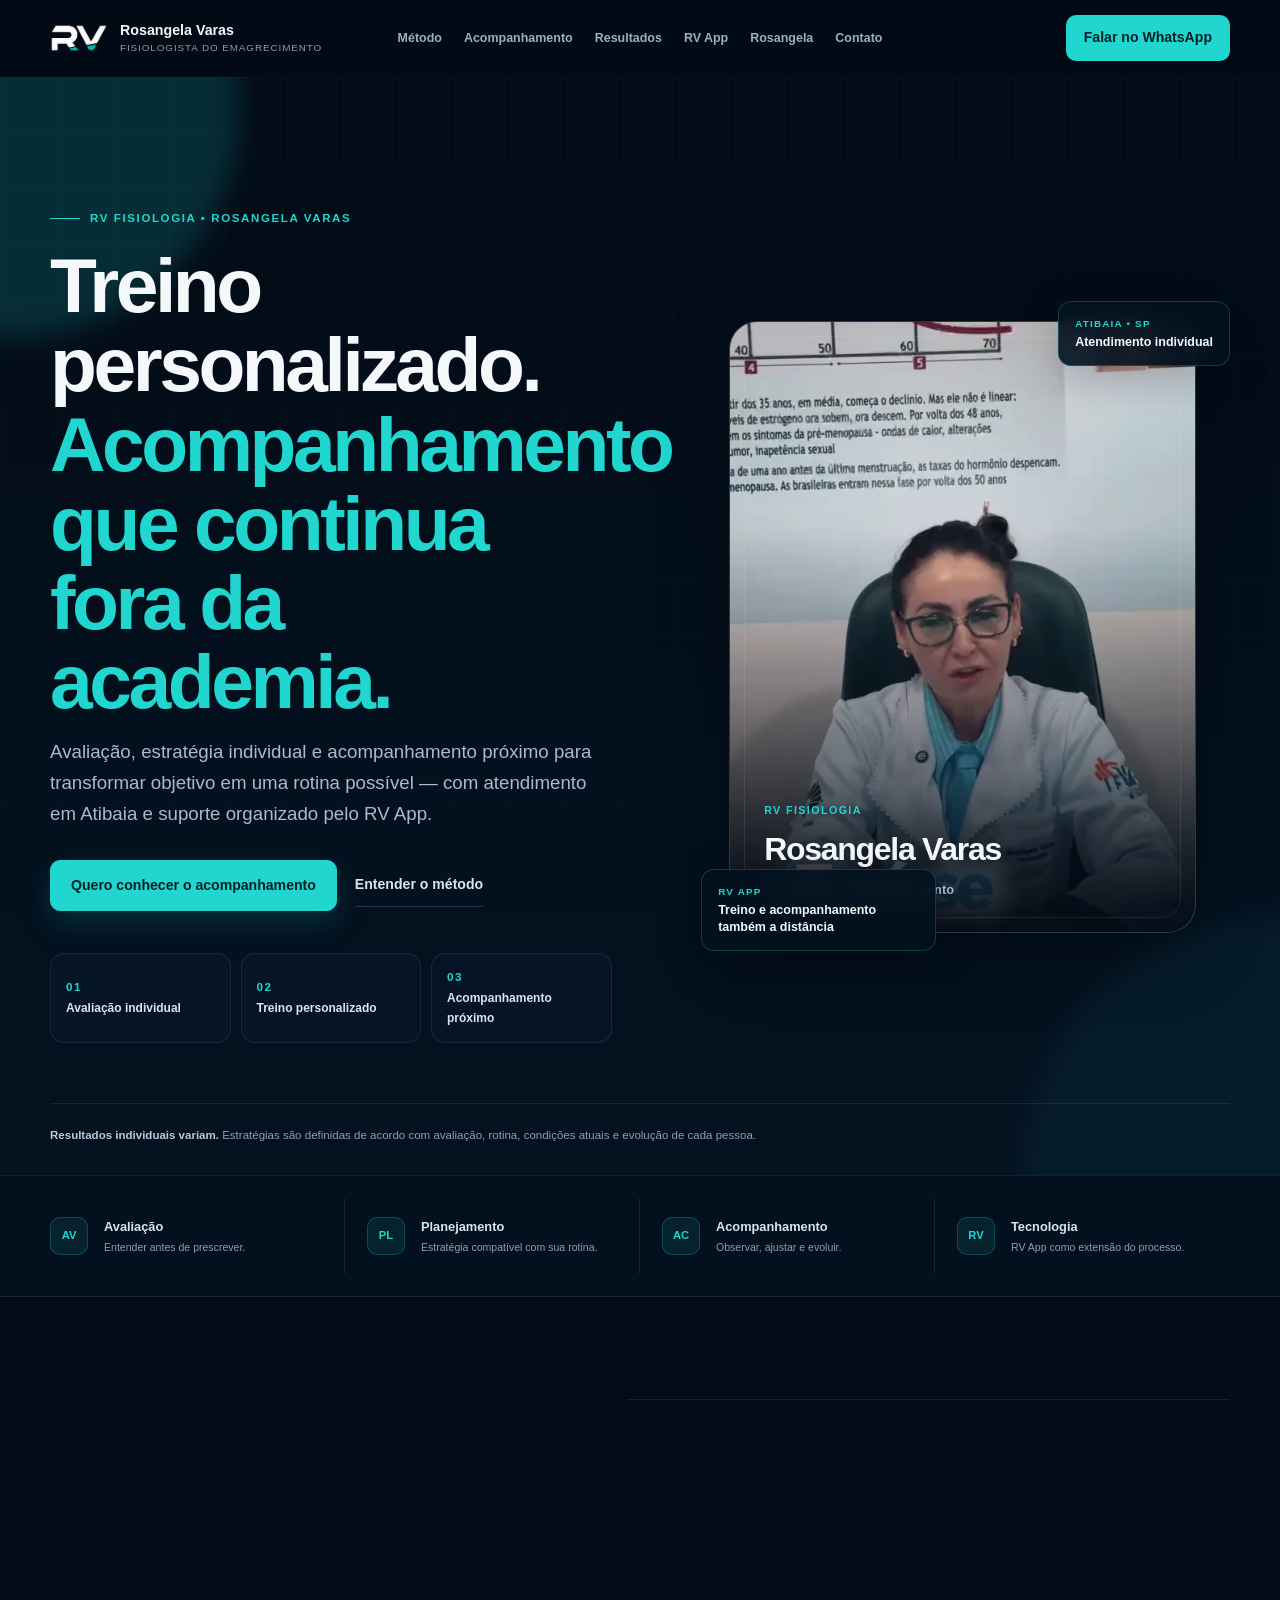
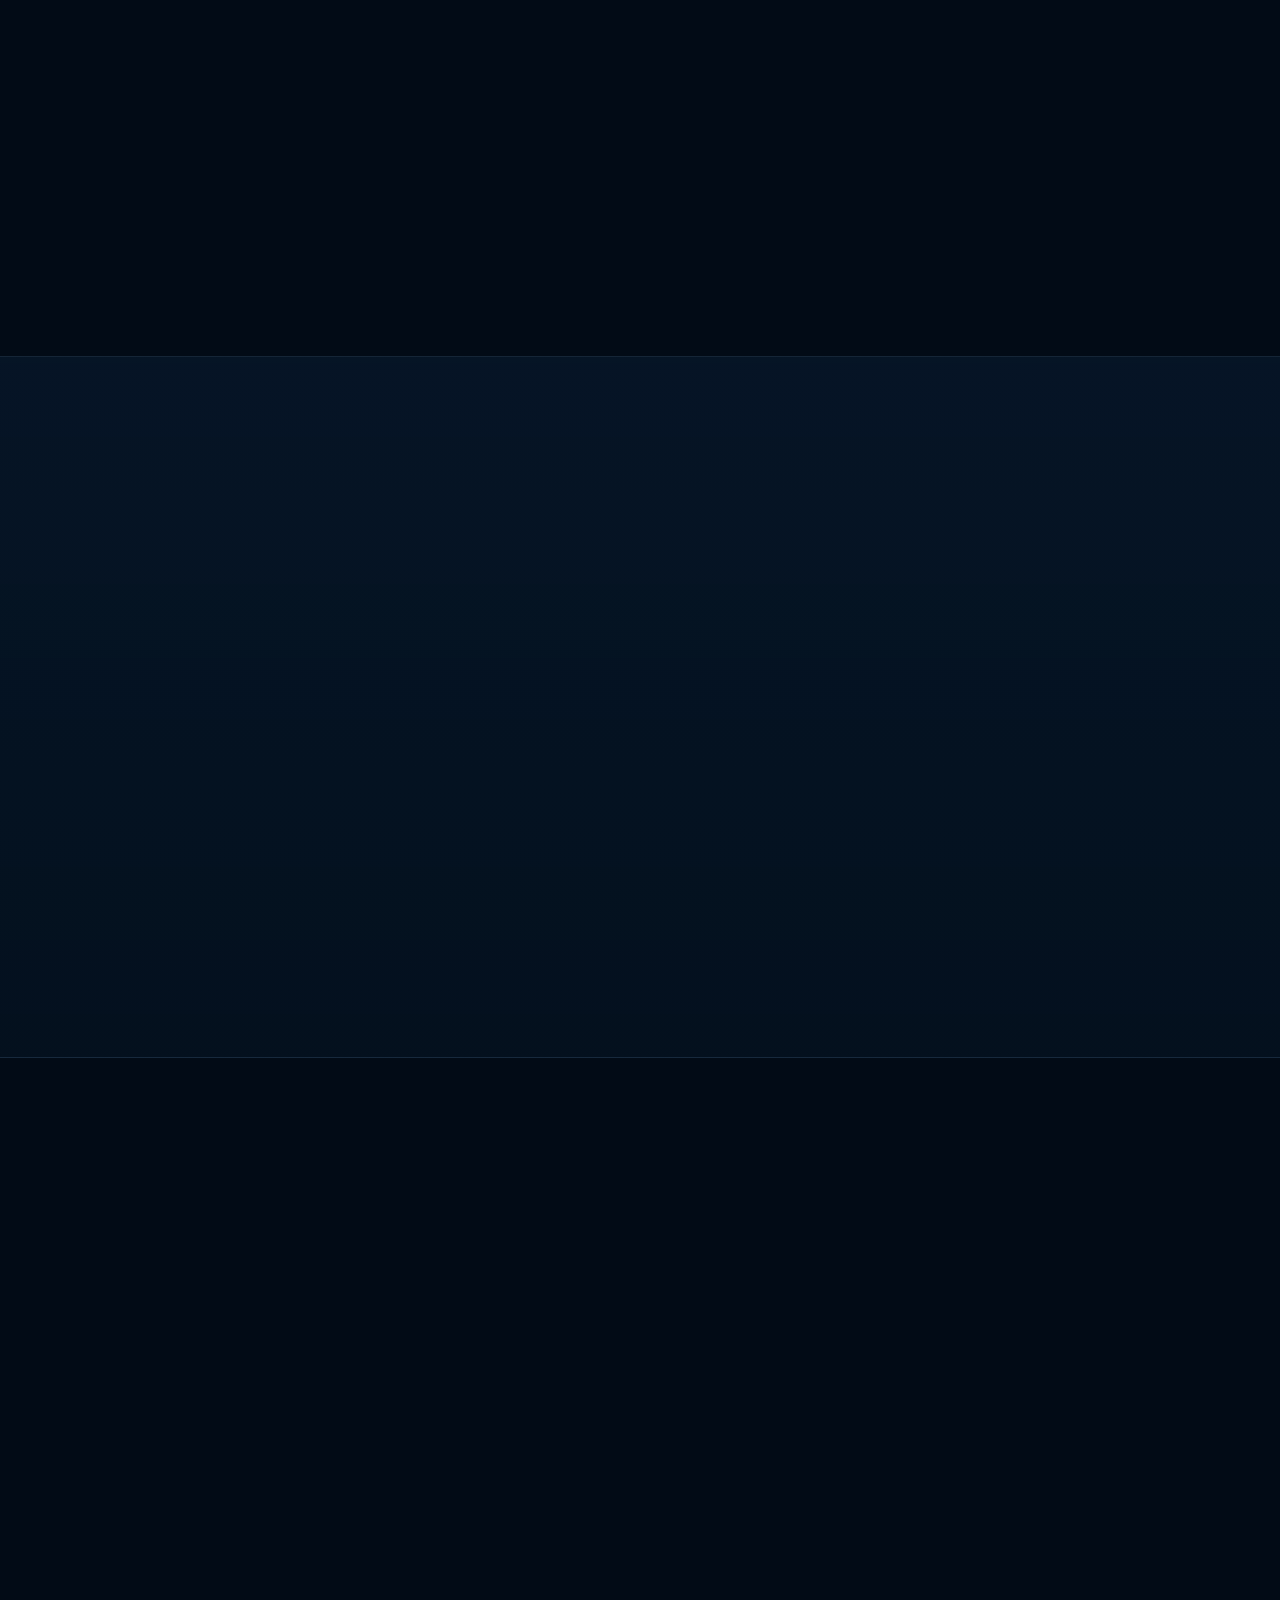
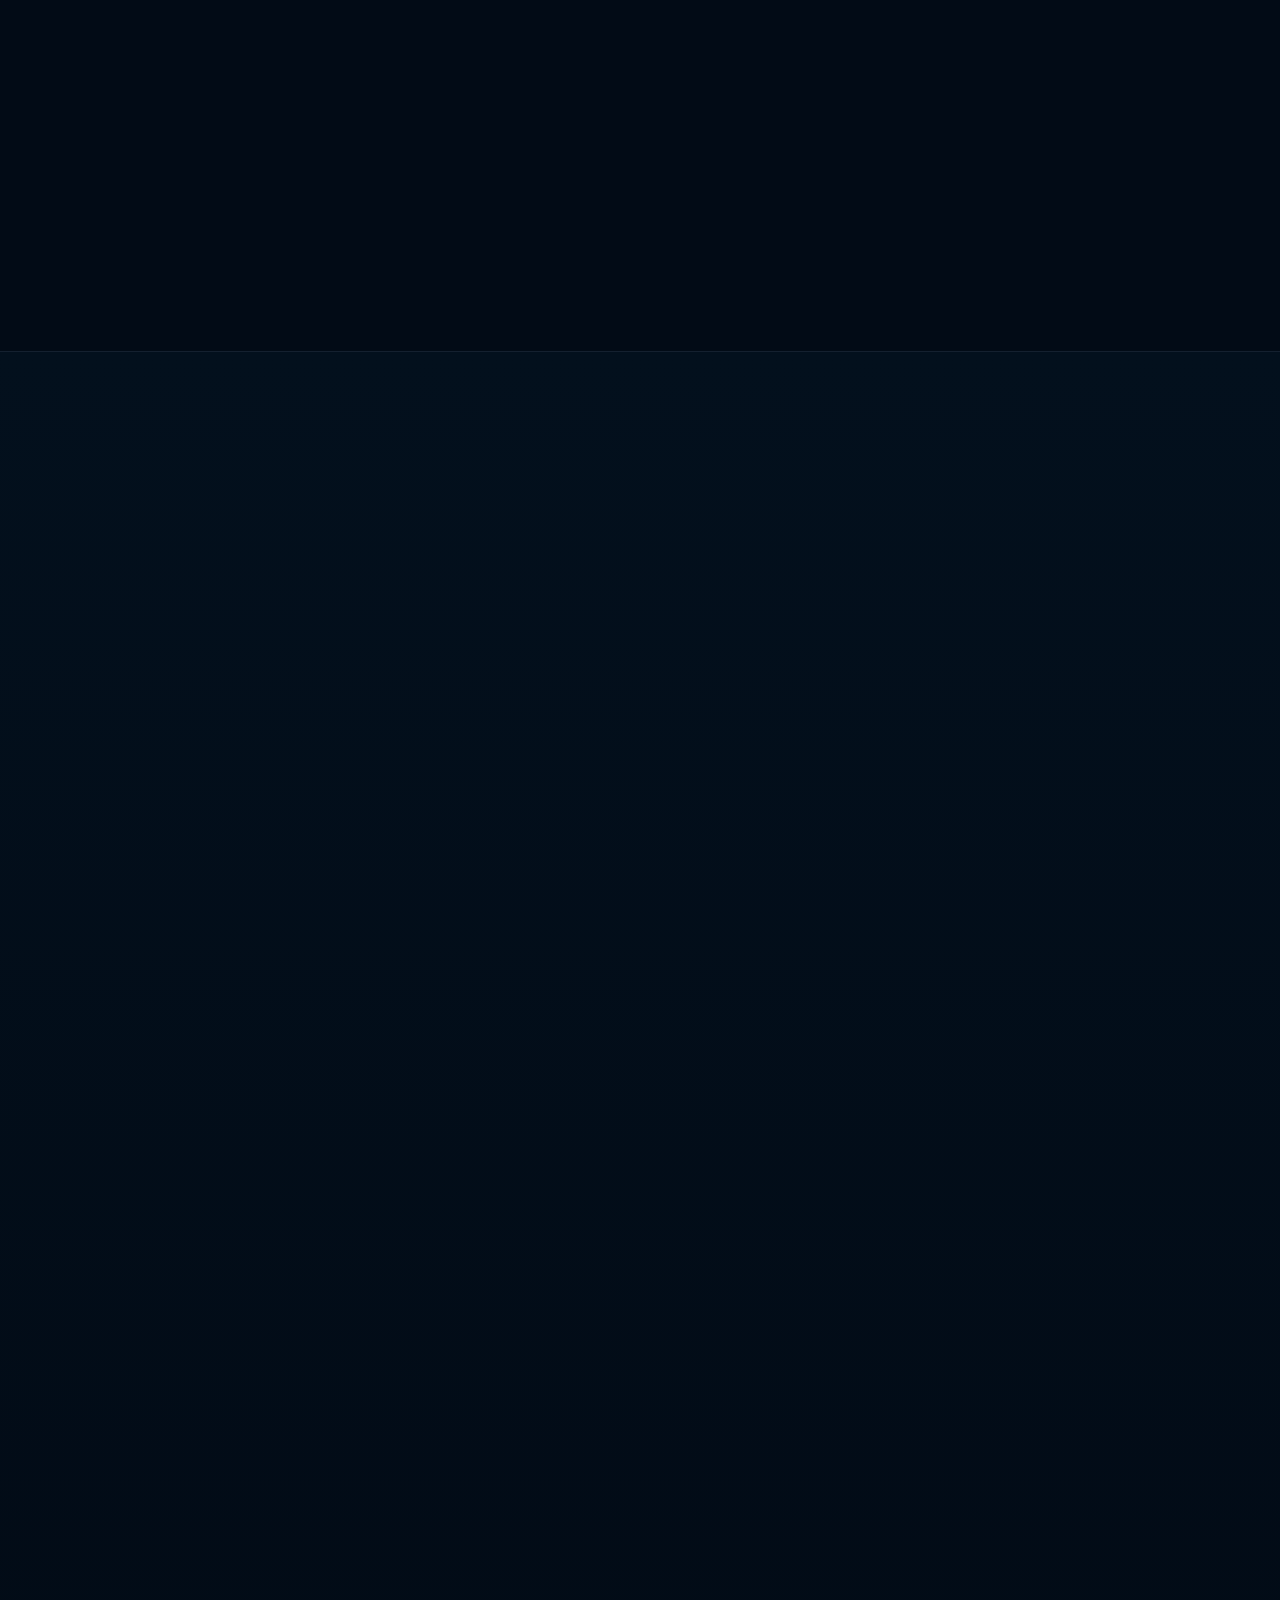
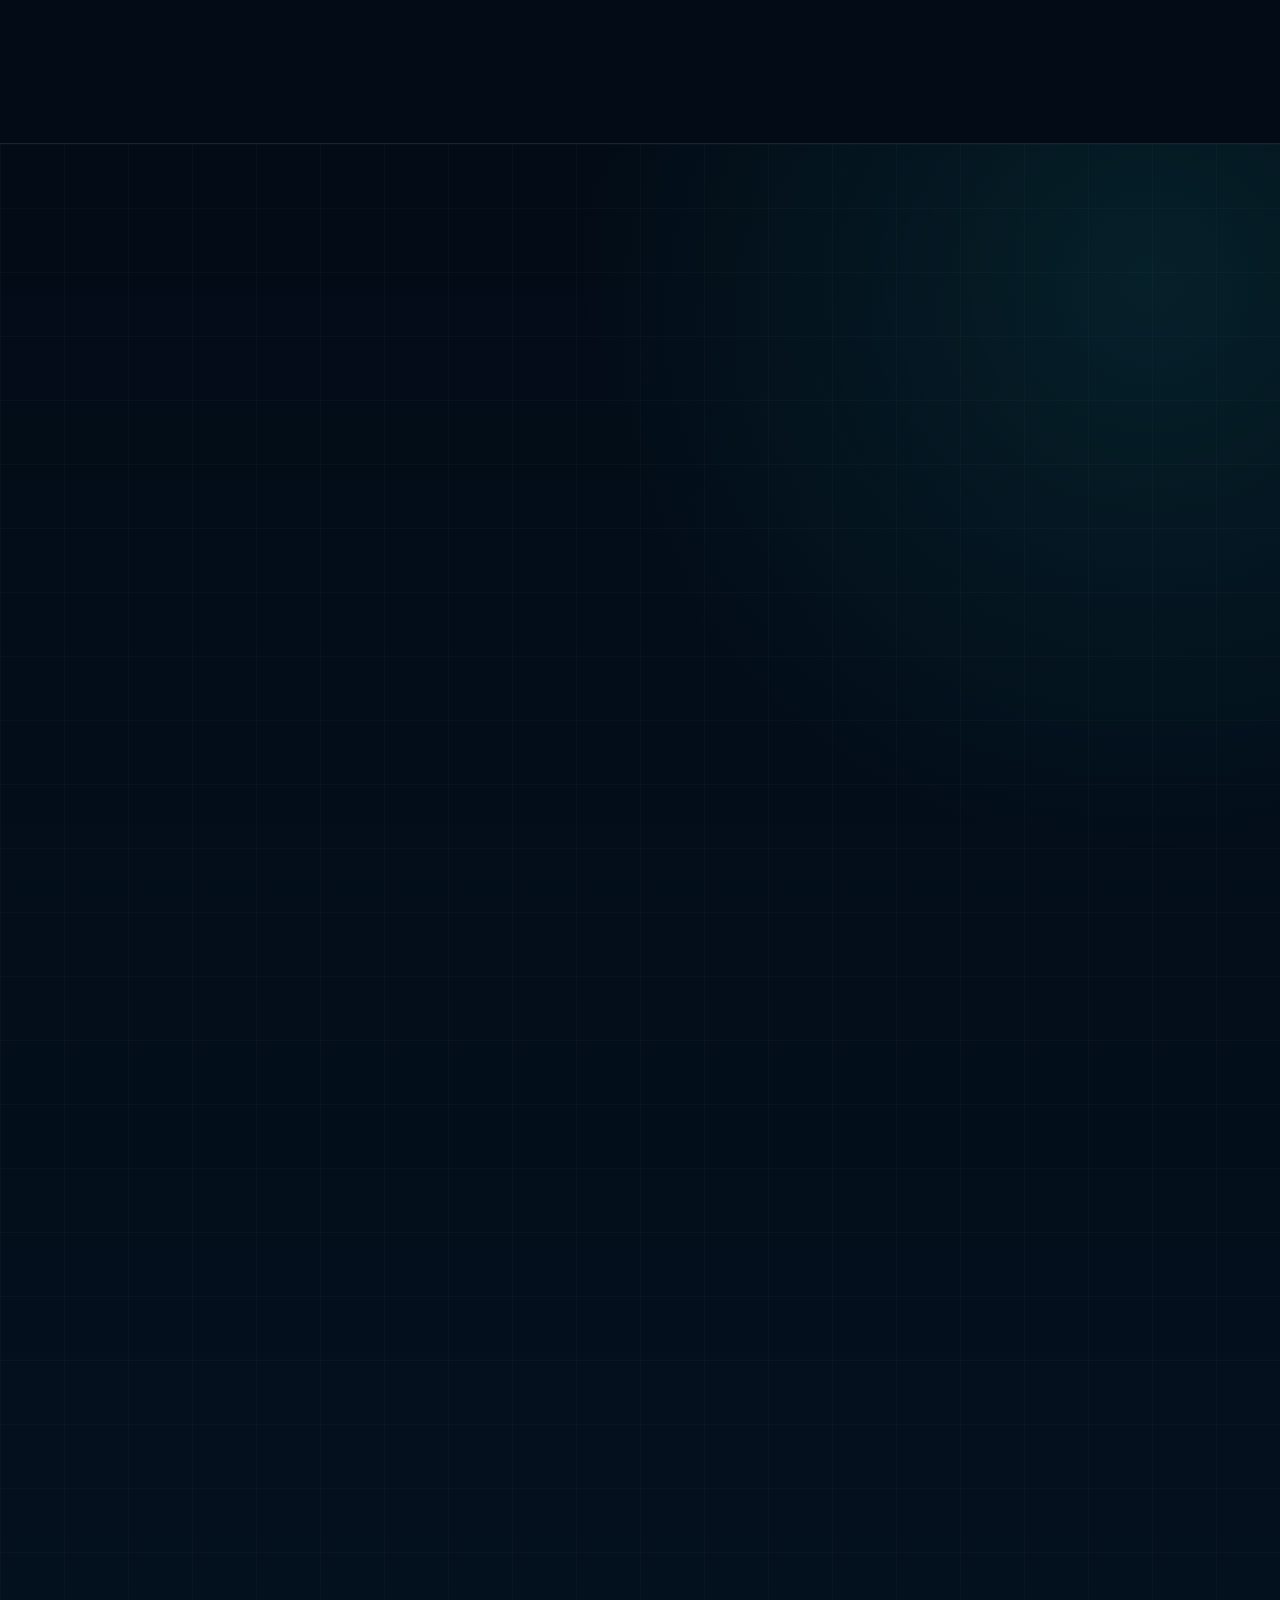
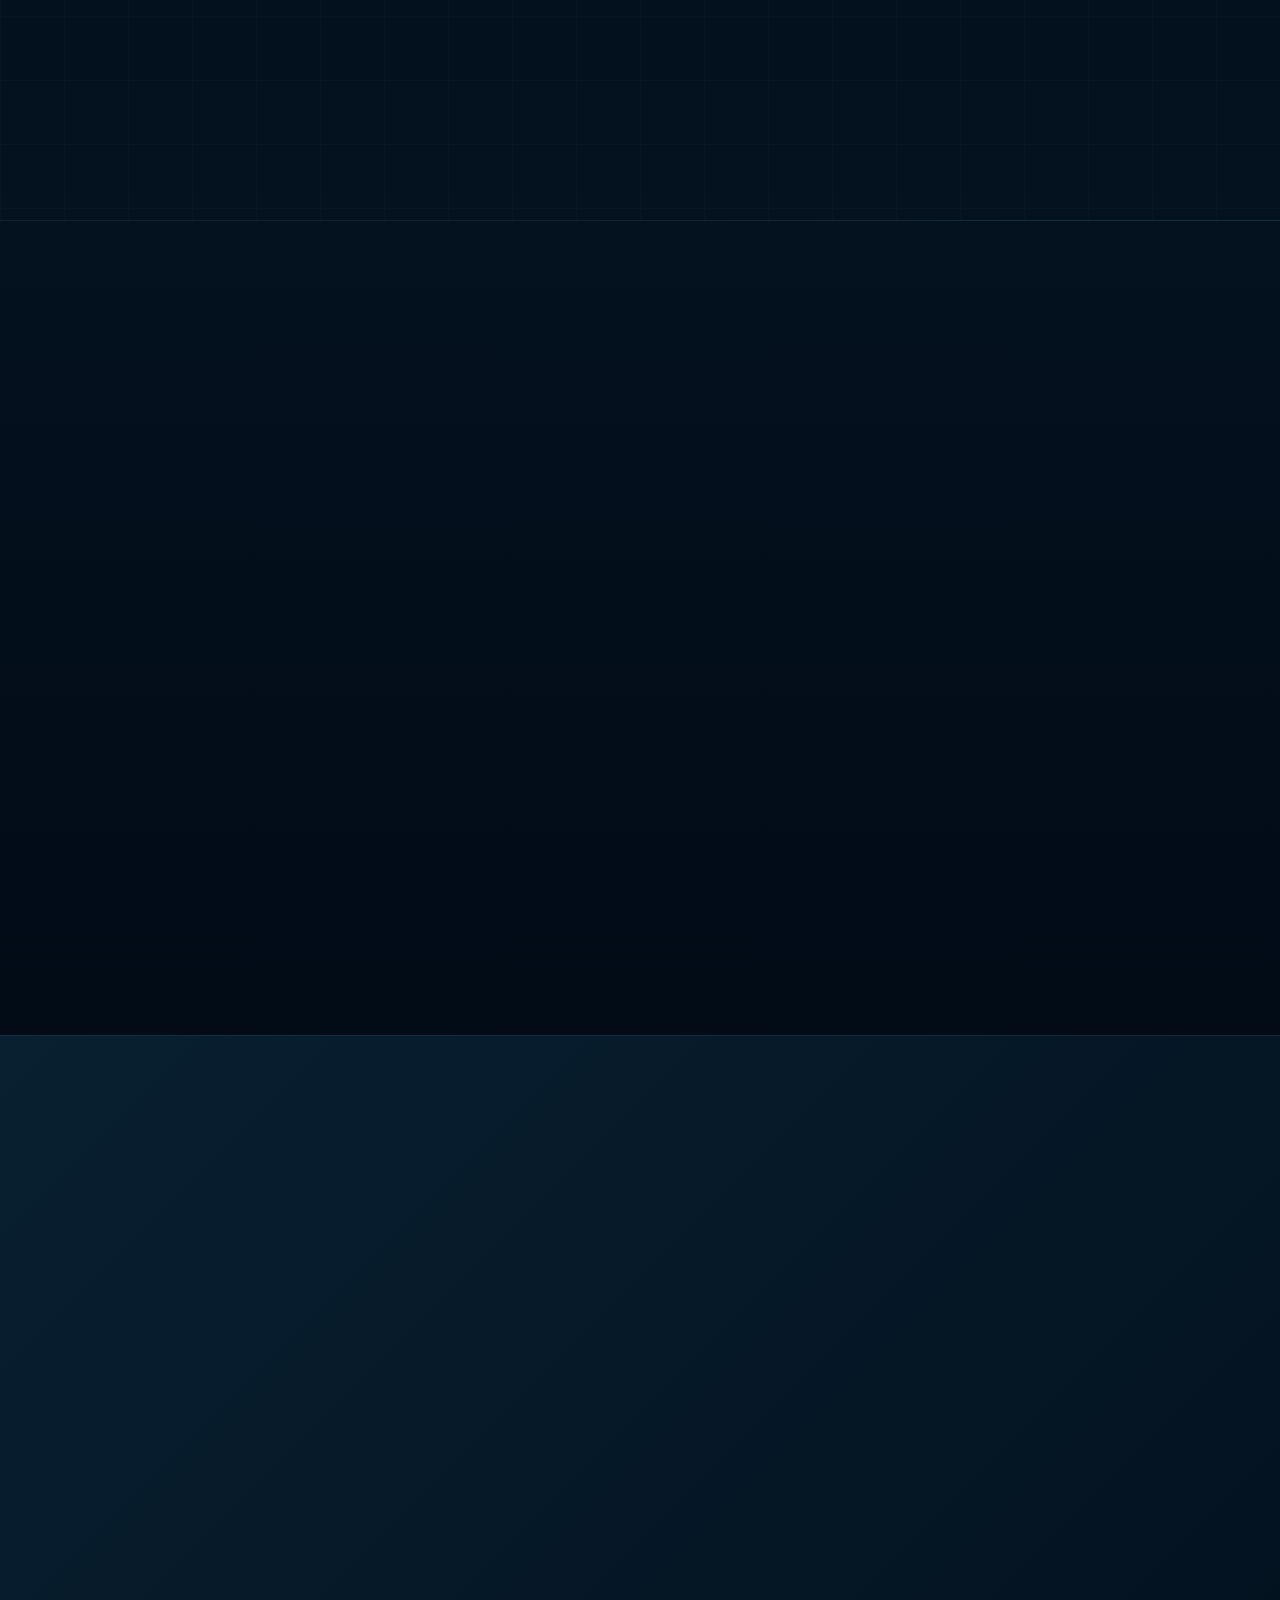
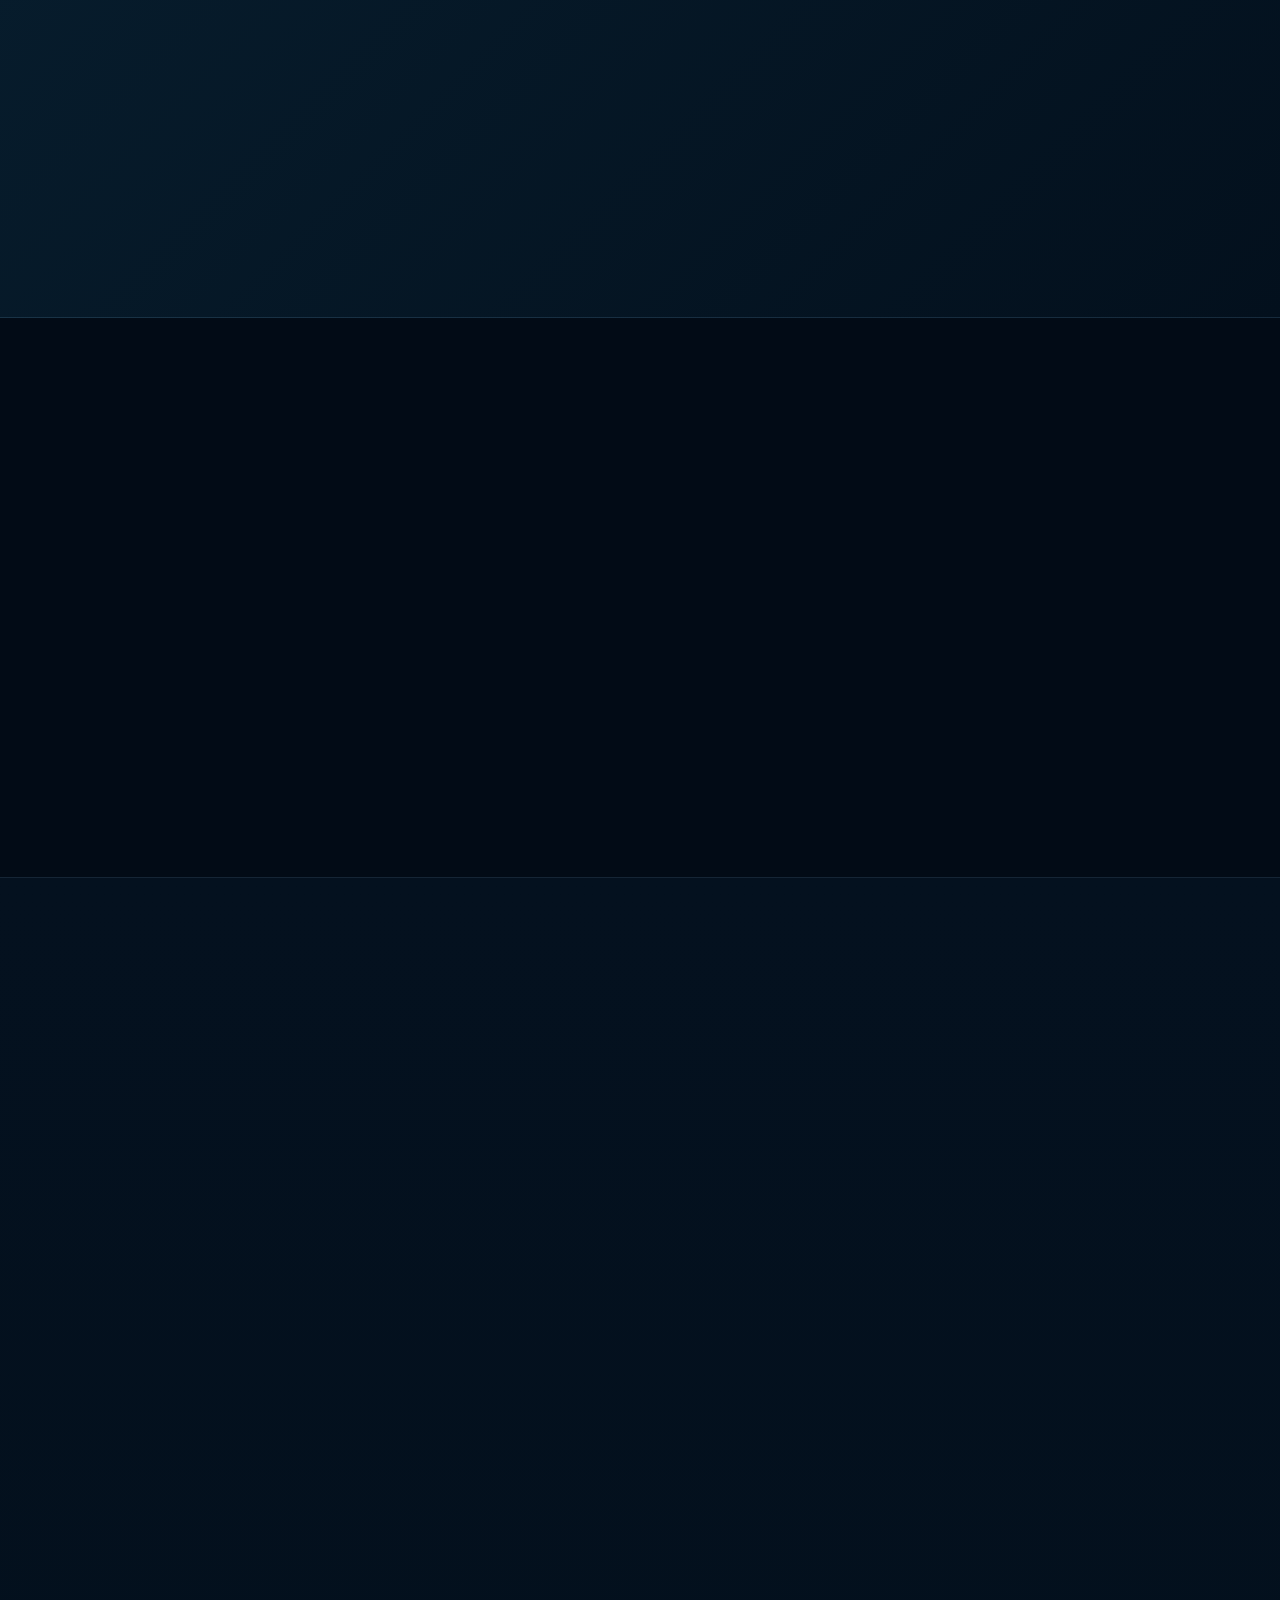
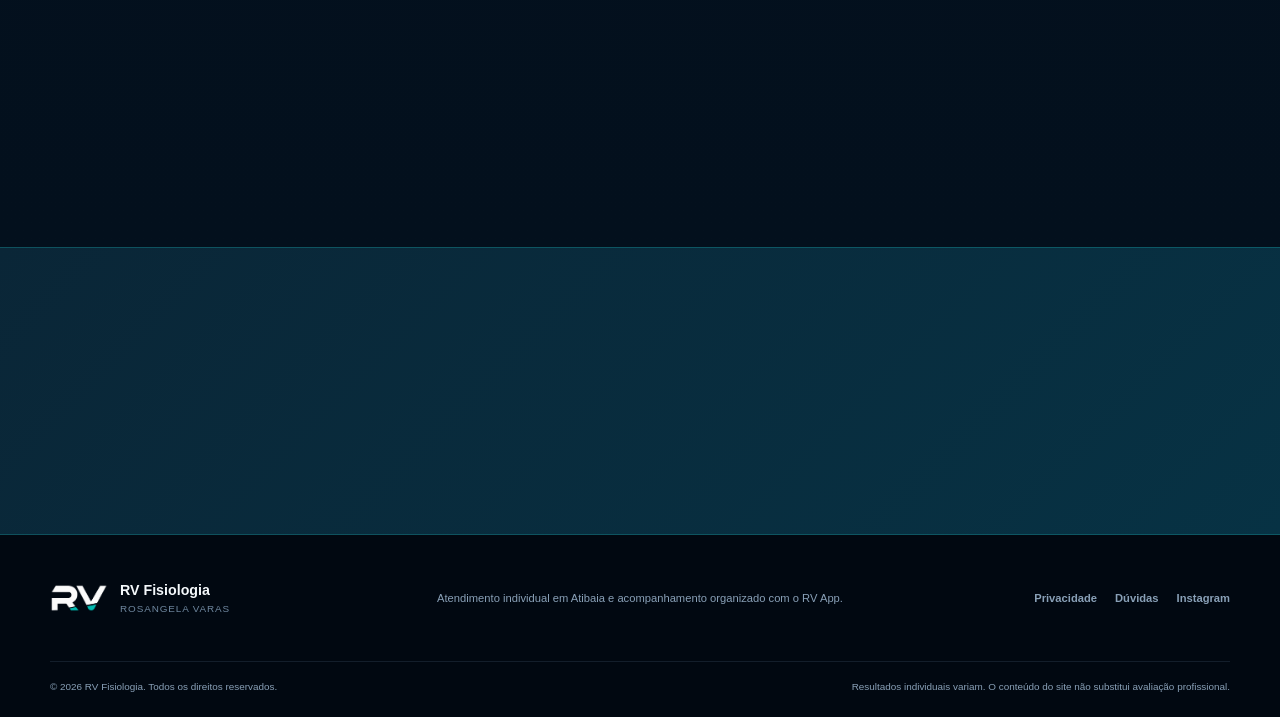
==== commit 1bcf9f62: "corrige estrutura e ativa landing dark premium" ====
--- a/index.html
+++ b/index.html
@@ -3,29 +3,26 @@
 <head>
   <meta charset="utf-8">
   <meta name="viewport" content="width=device-width, initial-scale=1">
-  <meta name="theme-color" content="#0b3740">
-  <meta name="color-scheme" content="light">
+  <meta name="theme-color" content="#020b16">
+  <meta name="color-scheme" content="dark">
   <meta name="referrer" content="strict-origin-when-cross-origin">
   <meta http-equiv="Content-Security-Policy" content="default-src 'self'; base-uri 'self'; object-src 'none'; form-action 'self'; frame-src https://www.google.com https://maps.google.com; img-src 'self' data:; style-src 'self'; script-src 'self'; connect-src 'self'; font-src 'self'; media-src 'self'; worker-src 'none'; manifest-src 'self'; upgrade-insecure-requests">
-
-  <title>RV Fisiologia | Rosangela Varas — Treino e Acompanhamento Individual</title>
-  <meta name="description" content="Acompanhamento individual com Rosangela Varas em Atibaia: avaliação, planejamento, treino personalizado e suporte organizado com o RV App.">
+  <title>RV Fisiologia | Rosangela Varas — Acompanhamento Individual</title>
+  <meta name="description" content="Acompanhamento individual com Rosangela Varas em Atibaia: avaliação, treino personalizado, evolução acompanhada e apoio do RV App.">
   <link rel="canonical" href="https://rvfisiologista.com.br/">
-
   <meta property="og:type" content="website">
   <meta property="og:locale" content="pt_BR">
   <meta property="og:title" content="RV Fisiologia | Rosangela Varas">
-  <meta property="og:description" content="Avaliação, estratégia individual e acompanhamento com tecnologia para manter treino e evolução organizados.">
+  <meta property="og:description" content="Treino com estratégia, acompanhamento individual e tecnologia como apoio ao processo.">
   <meta property="og:url" content="https://rvfisiologista.com.br/">
   <meta property="og:image" content="https://rvfisiologista.com.br/assets/img/og-cover.png">
   <meta property="og:image:alt" content="RV Fisiologia — Rosangela Varas">
   <meta name="twitter:card" content="summary_large_image">
-
   <link rel="icon" href="assets/img/logo-rv-oficial.ico" sizes="any">
   <link rel="apple-touch-icon" href="assets/img/icons/apple-touch-icon.png">
   <link rel="manifest" href="site.webmanifest">
-  <link rel="stylesheet" href="assets/css/rv-fisiologia-v5.css?v=20260906-1">
-  <script src="assets/js/rv-site-v5.js?v=20260906-1" defer></script>
+  <link rel="stylesheet" href="assets/css/rv-dark-v6.css?v=20260906-1">
+  <script src="assets/js/rv-dark-v6.js?v=20260906-1" defer></script>
 </head>
 <body>
   <a class="skip-link" href="#conteudo">Pular para o conteúdo</a>
@@ -34,7 +31,7 @@
     <div class="container header-inner">
       <a class="brand" href="#inicio" aria-label="RV Fisiologia — início">
         <img src="assets/img/logo-rv.png" alt="RV Fisiologia">
-        <span><strong>Rosangela Varas</strong><small>Fisiologia • Treinamento • Performance</small></span>
+        <span><strong>Rosangela Varas</strong><small>Fisiologista do Emagrecimento</small></span>
       </a>
 
       <button class="menu-toggle" type="button" data-menu-toggle aria-controls="menu-principal" aria-expanded="false">
@@ -43,9 +40,9 @@
 
       <nav class="main-nav" id="menu-principal" data-menu aria-label="Navegação principal">
         <a href="#metodo">Método</a>
-        <a href="#processo">Como funciona</a>
+        <a href="#acompanhamento">Acompanhamento</a>
+        <a href="#resultados">Resultados</a>
         <a href="#rv-app">RV App</a>
-        <a href="#resultados">Resultados</a>
         <a href="#sobre">Rosangela</a>
         <a href="#contato">Contato</a>
       </nav>
@@ -60,192 +57,190 @@
       <div class="hero-glow hero-glow--two" aria-hidden="true"></div>
       <div class="container hero-grid">
         <div class="hero-copy reveal">
-          <p class="eyebrow eyebrow--light"><span></span> RV FISIOLOGIA • ROSANGELA VARAS</p>
-          <h1 id="hero-title">Treino com estratégia. <em>Acompanhamento de verdade.</em></h1>
-          <p class="hero-lead">Avaliação, planejamento individual e acompanhamento próximo para construir uma rotina de treino que faça sentido para o seu objetivo — presencialmente em Atibaia e com apoio do RV App quando necessário.</p>
-
+          <p class="eyebrow"><span></span> RV FISIOLOGIA • ROSANGELA VARAS</p>
+          <h1 id="hero-title">Treino personalizado. <em>Acompanhamento que continua fora da academia.</em></h1>
+          <p class="hero-lead">Avaliação, estratégia individual e acompanhamento próximo para transformar objetivo em uma rotina possível — com atendimento em Atibaia e suporte organizado pelo RV App.</p>
           <div class="hero-actions">
-            <a class="button button--primary" href="https://wa.me/5511991234513?text=Ol%C3%A1%21%20Quero%20conversar%20sobre%20meu%20objetivo%20e%20entender%20o%20acompanhamento%20da%20RV%20Fisiologia." target="_blank" rel="noopener noreferrer">Quero conversar sobre meu objetivo</a>
-            <a class="text-link text-link--light" href="#processo">Ver como funciona</a>
-          </div>
-
-          <ul class="hero-points" aria-label="Diferenciais">
-            <li><span>✓</span> Avaliação individual</li>
-            <li><span>✓</span> Planejamento personalizado</li>
-            <li><span>✓</span> Acompanhamento presencial e a distância</li>
-            <li><span>✓</span> Tecnologia como apoio</li>
-          </ul>
-        </div>
-
-        <div class="hero-visual reveal">
-          <div class="hero-image-card">
-            <img class="hero-training" src="assets/img/hero-training.svg" alt="Ilustração de acompanhamento físico individual">
-            <div class="hero-brand-lockup">
-              <img src="assets/img/logo-rv.png" alt="RV Fisiologia">
-              <span>Ciência, estratégia e acompanhamento.</span>
-            </div>
-          </div>
-          <div class="hero-floating hero-floating--top"><small>ATENDIMENTO</small><strong>Individual e orientado ao seu objetivo</strong></div>
-          <div class="hero-floating hero-floating--bottom"><small>TECNOLOGIA</small><strong>RV App como extensão do acompanhamento</strong></div>
-        </div>
-      </div>
-
-      <div class="container hero-note"><p><strong>Importante:</strong> resultados variam conforme organismo, condições de saúde, rotina, tempo de acompanhamento e adesão. A avaliação individual é indispensável.</p></div>
-    </section>
-
-    <section class="proof-strip" aria-label="Pilares da RV Fisiologia">
-      <div class="container proof-grid">
-        <article><b>01</b><div><strong>Avaliação</strong><small>Entender antes de prescrever.</small></div></article>
-        <article><b>02</b><div><strong>Estratégia</strong><small>Um plano que cabe na rotina.</small></div></article>
-        <article><b>03</b><div><strong>Acompanhamento</strong><small>Observar e ajustar o processo.</small></div></article>
-        <article><b>04</b><div><strong>RV App</strong><small>Organização também fora do presencial.</small></div></article>
+            <a class="button button--primary" href="https://wa.me/5511991234513?text=Ol%C3%A1%21%20Quero%20entender%20como%20funciona%20o%20acompanhamento%20da%20RV%20Fisiologia." target="_blank" rel="noopener noreferrer">Quero conhecer o acompanhamento</a>
+            <a class="text-link" href="#metodo">Entender o método</a>
+          </div>
+          <div class="hero-metrics" aria-label="Diferenciais do acompanhamento">
+            <div><strong>01</strong><span>Avaliação individual</span></div>
+            <div><strong>02</strong><span>Treino personalizado</span></div>
+            <div><strong>03</strong><span>Acompanhamento próximo</span></div>
+          </div>
+        </div>
+
+        <div class="hero-portrait reveal">
+          <div class="portrait-frame">
+            <img src="assets/img/video-poster.webp" alt="Rosangela Varas, profissional da RV Fisiologia">
+            <div class="portrait-shade" aria-hidden="true"></div>
+            <div class="portrait-name"><small>RV FISIOLOGIA</small><strong>Rosangela Varas</strong><span>Fisiologista do Emagrecimento</span></div>
+          </div>
+          <div class="portrait-badge portrait-badge--top"><span>ATIBAIA • SP</span><strong>Atendimento individual</strong></div>
+          <div class="portrait-badge portrait-badge--bottom"><span>RV APP</span><strong>Treino e acompanhamento também a distância</strong></div>
+        </div>
+      </div>
+      <div class="container hero-note"><p><strong>Resultados individuais variam.</strong> Estratégias são definidas de acordo com avaliação, rotina, condições atuais e evolução de cada pessoa.</p></div>
+    </section>
+
+    <section class="trust-strip" aria-label="Pilares do acompanhamento">
+      <div class="container trust-grid">
+        <article><b>AV</b><div><strong>Avaliação</strong><small>Entender antes de prescrever.</small></div></article>
+        <article><b>PL</b><div><strong>Planejamento</strong><small>Estratégia compatível com sua rotina.</small></div></article>
+        <article><b>AC</b><div><strong>Acompanhamento</strong><small>Observar, ajustar e evoluir.</small></div></article>
+        <article><b>RV</b><div><strong>Tecnologia</strong><small>RV App como extensão do processo.</small></div></article>
       </div>
     </section>
 
     <section class="section" id="metodo" aria-labelledby="metodo-title">
       <div class="container split-layout">
         <div class="section-heading reveal">
-          <p class="eyebrow"><span></span> UM PROCESSO INDIVIDUAL</p>
-          <h2 id="metodo-title">Seu corpo não é uma fórmula pronta.</h2>
-          <p>O trabalho começa entendendo o seu momento atual. O objetivo é construir uma estratégia que você consiga executar, acompanhar e evoluir — sem depender de uma rotina perfeita.</p>
-          <a class="text-link" href="#contato">Quero entender meu ponto de partida</a>
-        </div>
-
-        <div class="principles reveal">
-          <article><span>01</span><div><h3>Avaliação antes do plano</h3><p>Objetivo, rotina, histórico e condições atuais ajudam a definir por onde começar.</p></div></article>
-          <article><span>02</span><div><h3>Planejamento compatível com a vida real</h3><p>Frequência, volume e organização precisam funcionar fora do papel.</p></div></article>
-          <article><span>03</span><div><h3>Ajustes guiados pela evolução</h3><p>O processo é acompanhado para identificar o que precisa ser mantido, corrigido ou progredido.</p></div></article>
-        </div>
-      </div>
-    </section>
-
-    <section class="section section--petroleum" id="processo" aria-labelledby="processo-title">
+          <p class="eyebrow"><span></span> O MÉTODO</p>
+          <h2 id="metodo-title">O plano precisa funcionar na sua vida, não só no papel.</h2>
+          <p>Antes de pensar em exercícios, a proposta é entender sua rotina, histórico, objetivo e momento atual. A partir disso, o treino deixa de ser uma sequência genérica e passa a fazer parte de um processo acompanhado.</p>
+          <a class="text-link" href="#contato">Conversar sobre meu objetivo</a>
+        </div>
+        <div class="method-stack">
+          <article class="reveal"><span>01</span><div><h3>Avaliação individual</h3><p>O ponto de partida é construído com contexto: objetivo, rotina, histórico e condições atuais.</p></div></article>
+          <article class="reveal"><span>02</span><div><h3>Estratégia personalizada</h3><p>Frequência, organização e progressão são planejadas para serem executáveis no dia a dia.</p></div></article>
+          <article class="reveal"><span>03</span><div><h3>Acompanhamento e ajustes</h3><p>O processo é observado ao longo do tempo para definir quando manter, corrigir ou progredir.</p></div></article>
+        </div>
+      </div>
+    </section>
+
+    <section class="section section--surface" id="acompanhamento" aria-labelledby="acompanhamento-title">
       <div class="container">
         <div class="section-heading section-heading--center reveal">
-          <p class="eyebrow eyebrow--light"><span></span> COMO FUNCIONA</p>
-          <h2 id="processo-title">Da avaliação aos próximos ajustes.</h2>
-          <p>Um caminho claro para transformar informação em decisão e decisão em rotina.</p>
+          <p class="eyebrow"><span></span> DO PRIMEIRO CONTATO À EVOLUÇÃO</p>
+          <h2 id="acompanhamento-title">Um processo claro, sem depender de tentativa e erro.</h2>
+          <p>Cada etapa existe para dar contexto à próxima decisão.</p>
         </div>
         <ol class="timeline">
-          <li class="reveal"><span>01</span><h3>Avaliação inicial</h3><p>Objetivo, rotina, histórico e condições atuais para entender o ponto de partida.</p></li>
-          <li class="reveal"><span>02</span><h3>Planejamento</h3><p>Estruturação do treino de acordo com necessidades, disponibilidade e contexto.</p></li>
-          <li class="reveal"><span>03</span><h3>Execução acompanhada</h3><p>Treino organizado, orientações e apoio para manter o processo compreensível.</p></li>
-          <li class="reveal"><span>04</span><h3>Reavaliação</h3><p>Leitura da evolução e ajustes para definir os próximos passos com mais precisão.</p></li>
+          <li class="reveal"><b>01</b><h3>Avaliação inicial</h3><p>Entendimento do ponto de partida, objetivo e rotina.</p></li>
+          <li class="reveal"><b>02</b><h3>Planejamento</h3><p>Estruturação do treino conforme necessidades e disponibilidade.</p></li>
+          <li class="reveal"><b>03</b><h3>Execução orientada</h3><p>Treino organizado, instruções e acompanhamento da rotina.</p></li>
+          <li class="reveal"><b>04</b><h3>Reavaliação</h3><p>Leitura da evolução e definição dos próximos ajustes.</p></li>
         </ol>
       </div>
     </section>
 
-    <section class="section section--soft" aria-labelledby="entrega-title">
+    <section class="section" aria-labelledby="diferenciais-title">
       <div class="container">
         <div class="section-heading section-heading--wide reveal">
-          <div><p class="eyebrow"><span></span> MAIS QUE UMA FICHA</p><h2 id="entrega-title">O valor está no acompanhamento.</h2></div>
-          <p>Treino é parte do processo. O diferencial está em conectar avaliação, planejamento, execução e acompanhamento para que cada decisão tenha contexto.</p>
+          <div><p class="eyebrow"><span></span> MAIS QUE UMA FICHA</p><h2 id="diferenciais-title">O diferencial está no acompanhamento.</h2></div>
+          <p>Treino é parte da entrega. O valor está em conectar informação, estratégia, execução e evolução dentro do mesmo processo.</p>
         </div>
         <div class="benefit-grid">
-          <article class="benefit-card benefit-card--featured reveal"><span class="card-kicker">BASE DO PROCESSO</span><h3>Estratégia individual</h3><p>Uma proposta construída a partir do seu objetivo, da sua rotina e das informações da avaliação.</p><div class="orbit" aria-hidden="true"><i></i><i></i><i></i></div></article>
-          <article class="benefit-card reveal"><span class="card-icon">↗</span><h3>Ajustes progressivos</h3><p>O planejamento pode evoluir conforme sua resposta e seu momento.</p></article>
-          <article class="benefit-card reveal"><span class="card-icon">◎</span><h3>Histórico organizado</h3><p>Informações reunidas ajudam a enxergar o processo com mais clareza.</p></article>
-          <article class="benefit-card reveal"><span class="card-icon">◷</span><h3>Rotina possível</h3><p>A estratégia considera o tempo e a realidade disponíveis.</p></article>
-          <article class="benefit-card reveal"><span class="card-icon">✓</span><h3>Orientação próxima</h3><p>Dúvidas e dificuldades entram na conversa para manter o plano aplicável.</p></article>
-        </div>
+          <article class="benefit-card benefit-card--featured reveal"><small>BASE DO PROCESSO</small><h3>Estratégia individual</h3><p>Uma proposta construída para o seu objetivo e para a realidade que você consegue sustentar.</p><div class="feature-lines" aria-hidden="true"><i></i><i></i><i></i><i></i></div></article>
+          <article class="benefit-card reveal"><span>↗</span><h3>Progressão acompanhada</h3><p>O treino pode ser ajustado conforme resposta, execução e evolução.</p></article>
+          <article class="benefit-card reveal"><span>◎</span><h3>Informação organizada</h3><p>Avaliações e histórico deixam de ficar espalhados ou dependentes da memória.</p></article>
+          <article class="benefit-card reveal"><span>◷</span><h3>Rotina possível</h3><p>O planejamento leva em conta tempo disponível e realidade do aluno.</p></article>
+          <article class="benefit-card reveal"><span>✓</span><h3>Orientação próxima</h3><p>Dúvidas e dificuldades fazem parte do acompanhamento e dos ajustes.</p></article>
+        </div>
+      </div>
+    </section>
+
+    <section class="section results-section" id="resultados" aria-labelledby="resultados-title">
+      <div class="container">
+        <div class="section-heading section-heading--wide reveal">
+          <div><p class="eyebrow"><span></span> EVOLUÇÕES REAIS</p><h2 id="resultados-title">Resultados que mostram processos diferentes.</h2></div>
+          <p>Casos compartilhados pela equipe. Servem como exemplos de evolução individual, não como promessa de resultado, prazo ou meta para outras pessoas.</p>
+        </div>
+        <div class="results-grid">
+          <article class="result-card reveal">
+            <div class="result-media result-media--man"><img src="assets/img/resultado-10kg.webp" loading="lazy" alt="Registro de evolução física individual"><span class="result-badge"><strong>10 kg</strong><small>resultado informado</small></span></div>
+            <div class="result-copy"><small>CASO REAL</small><h3>10 kg eliminados</h3><p>Uma evolução construída com constância, estratégia e acompanhamento dentro da realidade desta pessoa.</p></div>
+          </article>
+          <article class="result-card reveal">
+            <div class="result-media result-media--woman"><img src="assets/img/resultado-55kg.webp" loading="lazy" alt="Registro de evolução física individual"><span class="result-badge"><strong>55 kg</strong><small>resultado informado</small></span></div>
+            <div class="result-copy"><small>CASO REAL</small><h3>55 kg eliminados</h3><p>Um resultado individual expressivo, que não deve ser usado como prazo, promessa ou objetivo obrigatório para outras pessoas.</p></div>
+          </article>
+        </div>
+        <div class="results-note reveal"><strong>Resultados individuais variam.</strong><span>Organismo, rotina, condições de saúde, adesão e tempo de acompanhamento influenciam a evolução.</span></div>
       </div>
     </section>
 
     <section class="section app-section" id="rv-app" aria-labelledby="app-title">
       <div class="container">
-        <div class="app-heading reveal">
-          <div class="app-brand">
-            <img src="assets/img/logo-rv-app.png" alt="RV App">
-            <span>TECNOLOGIA INTEGRADA AO ACOMPANHAMENTO</span>
-          </div>
-          <div class="app-heading-grid">
-            <h2 id="app-title">O RV App organiza o treino. <em>A Rosangela continua conduzindo o processo.</em></h2>
-            <p>O aplicativo não substitui o acompanhamento. Ele é a ferramenta usada para manter treinos, conteúdos, avaliações e evolução organizados em uma área individual para cada aluno.</p>
+        <div class="app-intro reveal">
+          <div class="app-brand-lockup"><img src="assets/img/logo-rv-app.png" alt="RV App"><span>FERRAMENTA INTEGRADA AO ACOMPANHAMENTO</span></div>
+          <div class="app-intro-grid">
+            <h2 id="app-title">Seu treino continua organizado <em>mesmo longe do presencial.</em></h2>
+            <p>O RV App é a plataforma usada para organizar treinos, conteúdos, avaliações e progresso. Ele não substitui a Rosangela: ele faz o acompanhamento continuar acessível entre um contato e outro.</p>
           </div>
         </div>
 
         <div class="app-showcase reveal">
-          <div class="app-window" aria-label="Demonstração visual do RV App">
-            <div class="app-window-bar"><span></span><span></span><span></span><small>app.rvfisiologista.com.br</small></div>
+          <div class="app-window">
+            <div class="app-window-bar"><i></i><i></i><i></i><span>app.rvfisiologista.com.br</span></div>
             <div class="app-window-body">
-              <aside class="app-sidebar">
-                <img src="assets/img/logo-rv-app.png" alt="RV App">
-                <nav><b>⌂ Início</b><span>▶ Treinos</span><span>◎ Progresso</span><span>◫ Avaliações</span></nav>
-              </aside>
+              <aside><img src="assets/img/logo-rv-app.png" alt=""><b>⌂ Início</b><span>▶ Treinos</span><span>◎ Progresso</span><span>◫ Avaliações</span></aside>
               <div class="app-dashboard">
-                <div class="app-dashboard-head"><div><small>SEU PROGRAMA</small><strong>Olá, Ana.</strong><span>Continue de onde parou.</span></div><b>68%</b></div>
-                <div class="app-cards">
-                  <article class="app-card app-card--primary"><small>PRÓXIMA AÇÃO</small><strong>Treino B • Inferiores</strong><span>6 exercícios disponíveis no seu programa.</span><em>Começar treino →</em></article>
-                  <article><small>PROGRESSO</small><strong>17 de 25 etapas</strong><span>Histórico organizado dentro do acompanhamento.</span></article>
-                  <article><small>AVALIAÇÕES</small><strong>Informação em um só lugar</strong><span>Resultados e dados disponíveis para consulta.</span></article>
+                <header><div><small>SEU PROGRAMA</small><strong>Olá, Ana.</strong><span>Continue de onde parou.</span></div><b>68%</b></header>
+                <div class="app-card-grid">
+                  <article class="app-card app-card--accent"><small>TREINO DE HOJE</small><strong>Treino B • Inferiores</strong><span>6 exercícios disponíveis</span><em>Começar treino →</em></article>
+                  <article class="app-card"><small>PROGRESSO</small><strong>17 de 25 etapas</strong><span>Histórico organizado</span></article>
+                  <article class="app-card"><small>AVALIAÇÕES</small><strong>Dados em um só lugar</strong><span>Acompanhamento consultável</span></article>
                 </div>
               </div>
             </div>
           </div>
 
-          <div class="app-feature-list">
-            <article><span>01</span><div><strong>Treino a distância próprio</strong><p>Programas e treinos ficam disponíveis na própria plataforma, sem depender de uma ficha solta.</p></div></article>
-            <article><span>02</span><div><strong>Área individual do aluno</strong><p>Treinos, conteúdos, avaliações e progresso organizados conforme o acompanhamento.</p></div></article>
-            <article><span>03</span><div><strong>Visão profissional</strong><p>A equipe acompanha atividade, liberações e informações relevantes em uma área administrativa.</p></div></article>
-            <article><span>04</span><div><strong>Celular, tablet ou computador</strong><p>A mesma conta e o mesmo acompanhamento em diferentes telas.</p></div></article>
+          <div class="app-benefits">
+            <article><b>01</b><div><h3>Treino a distância próprio</h3><p>Programas e exercícios ficam disponíveis na própria plataforma.</p></div></article>
+            <article><b>02</b><div><h3>Área individual do aluno</h3><p>Treinos, progresso e avaliações organizados no mesmo ambiente.</p></div></article>
+            <article><b>03</b><div><h3>Visão profissional</h3><p>A equipe acompanha liberações, atividade e informações relevantes.</p></div></article>
+            <article><b>04</b><div><h3>Acesso em diferentes telas</h3><p>Celular, tablet ou computador, com a mesma conta e o mesmo histórico.</p></div></article>
           </div>
         </div>
 
         <div class="watch-block reveal" id="apple-watch">
           <div class="watch-copy">
             <span class="roadmap-pill">EM DESENVOLVIMENTO</span>
-            <p class="eyebrow eyebrow--app"><span></span> RV APP + APPLE WATCH</p>
+            <p class="eyebrow"><span></span> RV APP + APPLE WATCH</p>
             <h3>Mais contexto do treino, direto do pulso.</h3>
-            <p>A próxima etapa do RV App é integrar métricas compatíveis do Apple Watch ao histórico do aluno, sempre mediante autorização e compatibilidade do dispositivo.</p>
+            <p>A próxima evolução prevista é conectar métricas compatíveis do Apple Watch ao histórico do aluno, sempre com autorização e respeitando a compatibilidade do dispositivo.</p>
             <div class="metric-pills"><span>♥ Frequência cardíaca</span><span>◷ Duração</span><span>↗ Atividade</span><span>▥ Histórico</span></div>
             <div class="watch-flow"><div><b>⌚</b><span>Apple Watch</span></div><i>→</i><div><b>◎</b><span>Perfil do aluno</span></div><i>→</i><div><b>▦</b><span>Visão profissional</span></div></div>
-            <small class="roadmap-note">Funcionalidade futura. Dados de dispositivos vestíveis não substituem avaliação profissional ou orientação médica.</small>
-          </div>
-          <div class="watch-visual" aria-label="Representação ilustrativa do Apple Watch integrado ao RV App">
+            <small>Recurso futuro. Dados de dispositivos não substituem avaliação profissional ou orientação médica.</small>
+          </div>
+          <div class="watch-stage" aria-hidden="true">
             <div class="watch-strap watch-strap--top"></div>
-            <div class="watch-device">
-              <div class="watch-screen">
-                <img src="assets/img/logo-rv-app.png" alt="RV App">
-                <small>TREINO</small>
-                <strong>45:28</strong>
-                <span>Duração</span>
-                <div class="heart">♥ <b>145</b> bpm</div>
-                <div class="zone"><span>Zona de treino</span><b>3</b></div>
-              </div>
-            </div>
+            <div class="watch-device"><div class="watch-screen"><img src="assets/img/logo-rv-app.png" alt=""><small>TREINO</small><strong>45:28</strong><span>Duração</span><div class="heart">♥ <b>145</b> bpm</div><div class="zone"><span>Zona de treino</span><b>3</b></div></div></div>
             <div class="watch-strap watch-strap--bottom"></div>
           </div>
         </div>
-
-        <div class="roadmap-cards reveal">
-          <article><small>PRÓXIMA EVOLUÇÃO</small><h3>Métricas integradas ao acompanhamento</h3><p>Dados compatíveis do treino poderão enriquecer o histórico disponível para aluno e profissional.</p></article>
-          <article><small>EM ESTUDO</small><h3>Apoio à rotina de alimentação</h3><p>Recursos de organização e sugestões poderão complementar o acompanhamento, sem substituir orientação nutricional individual quando necessária.</p></article>
-        </div>
-      </div>
-    </section>
-
-    <section class="section results-section" id="resultados" aria-labelledby="resultados-title">
-      <div class="container">
-        <div class="section-heading section-heading--wide reveal">
-          <div><p class="eyebrow"><span></span> EVOLUÇÕES REAIS</p><h2 id="resultados-title">Resultados que representam processos individuais.</h2></div>
-          <p>Os exemplos abaixo mostram evoluções reais compartilhadas pela equipe. Eles não representam garantia, prazo ou resultado esperado para outras pessoas.</p>
-        </div>
-        <div class="results-grid">
-          <article class="result-card reveal"><div class="result-media"><img src="assets/img/resultado-10kg.webp" loading="lazy" alt="Registro de evolução física individual"><span class="result-badge"><strong>10 kg</strong><small>resultado informado</small></span></div><div class="result-copy"><span>Caso real</span><h3>10 kg eliminados</h3><p>Uma evolução construída com constância e acompanhamento dentro da realidade desta pessoa.</p></div></article>
-          <article class="result-card reveal"><div class="result-media result-media--woman"><img src="assets/img/resultado-55kg.webp" loading="lazy" alt="Registro de evolução física individual"><span class="result-badge"><strong>55 kg</strong><small>resultado informado</small></span></div><div class="result-copy"><span>Caso real</span><h3>55 kg eliminados</h3><p>Um resultado individual expressivo, que não deve ser usado como meta, prazo ou promessa para outras pessoas.</p></div></article>
-        </div>
-        <div class="results-note reveal"><strong>Resultados individuais variam.</strong><span>Organismo, condições de saúde, rotina, tempo de acompanhamento e adesão influenciam a evolução.</span></div>
-      </div>
-    </section>
-
-    <section class="section video-section" id="conteudo-rv" aria-labelledby="video-title">
+      </div>
+    </section>
+
+    <section class="section about-section" id="sobre" aria-labelledby="sobre-title">
+      <div class="container about-grid">
+        <div class="about-photo reveal">
+          <img src="assets/img/video-poster.webp" alt="Rosangela Varas, RV Fisiologia">
+          <div class="about-photo-overlay"></div>
+          <div class="about-photo-label"><span>RV FISIOLOGIA</span><strong>Rosangela Varas</strong></div>
+        </div>
+        <div class="about-copy reveal">
+          <p class="eyebrow"><span></span> QUEM CONDUZ O PROCESSO</p>
+          <h2 id="sobre-title">Rosangela Varas</h2>
+          <p class="about-lead">Acompanhamento próximo, individual e organizado para quem precisa de estratégia — não de mais uma solução genérica.</p>
+          <p>A proposta da RV Fisiologia é transformar avaliação e contexto em decisões práticas para o treino. O acompanhamento pode combinar atendimento presencial em Atibaia e organização a distância pelo RV App, conforme a necessidade do aluno.</p>
+          <p>A tecnologia entra como apoio. A condução continua humana, individual e baseada na evolução de cada pessoa.</p>
+          <ul class="about-tags"><li>Atendimento individualizado</li><li>Atibaia • SP</li><li>Acompanhamento pelo RV App</li></ul>
+          <a class="button button--secondary" href="https://wa.me/5511991234513?text=Ol%C3%A1%21%20Quero%20conhecer%20o%20acompanhamento%20da%20Rosangela." target="_blank" rel="noopener noreferrer">Falar com a Rosangela</a>
+        </div>
+      </div>
+    </section>
+
+    <section class="section video-section" aria-labelledby="video-title">
       <div class="container video-grid">
         <div class="video-copy reveal">
-          <p class="eyebrow eyebrow--light"><span></span> CONTEÚDO RV FISIOLOGIA</p>
-          <h2 id="video-title">Saúde e condicionamento vão além do número da balança.</h2>
-          <p>Conteúdo educativo para explicar por que avaliação, contexto e acompanhamento importam mais do que olhar para um único indicador.</p>
-          <ul><li><span>✓</span> Informação profissional e educativa.</li><li><span>✓</span> Acompanhamento pensado além de um único número.</li><li><span>✓</span> Conteúdo que não substitui avaliação individual.</li></ul>
-          <div class="video-actions"><a class="button button--light" href="https://www.instagram.com/rvfisiologia/" target="_blank" rel="noopener noreferrer">Acompanhar no Instagram</a><a class="text-link text-link--light" href="#contato">Tirar uma dúvida</a></div>
+          <p class="eyebrow"><span></span> CONTEÚDO RV FISIOLOGIA</p>
+          <h2 id="video-title">Informação também faz parte do processo.</h2>
+          <p>Conteúdos educativos ajudam a entender por que saúde, condicionamento e evolução não podem ser resumidos a um único número.</p>
+          <ul><li><span>✓</span> Informação profissional e educativa.</li><li><span>✓</span> Contexto além do número da balança.</li><li><span>✓</span> Conteúdo que não substitui avaliação individual.</li></ul>
+          <a class="text-link" href="https://www.instagram.com/rvfisiologia/" target="_blank" rel="noopener noreferrer">Acompanhar no Instagram →</a>
         </div>
         <div class="video-shell reveal">
           <button class="video-play" type="button" data-video-play aria-controls="video-explicativo"><span>▶</span> Reproduzir vídeo</button>
@@ -253,38 +248,18 @@
             <source src="assets/video/explicacao-saude-condicionamento.mp4" type="video/mp4">
             Seu navegador não conseguiu reproduzir o vídeo.
           </video>
-          <div class="video-caption"><span></span> Conteúdo RV Fisiologia</div>
-        </div>
-      </div>
-    </section>
-
-    <section class="section about-section" id="sobre" aria-labelledby="sobre-title">
-      <div class="container about-grid">
-        <div class="about-visual reveal">
-          <div class="about-logo-card"><img src="assets/img/logo-rv.png" alt="RV Fisiologia"><span>Rosangela Varas</span></div>
-          <div class="about-pill about-pill--one"><strong>Avaliação</strong><small>ponto de partida</small></div>
-          <div class="about-pill about-pill--two"><strong>Estratégia</strong><small>plano individual</small></div>
-          <div class="about-pill about-pill--three"><strong>Acompanhamento</strong><small>processo contínuo</small></div>
-        </div>
-        <div class="about-copy reveal">
-          <p class="eyebrow"><span></span> QUEM CONDUZ O PROCESSO</p>
-          <h2 id="sobre-title">Rosangela Varas</h2>
-          <p class="about-lead">Um acompanhamento próximo, organizado e construído a partir da rotina real de cada pessoa.</p>
-          <p>A proposta da RV Fisiologia é substituir soluções genéricas por um processo em que avaliação, planejamento e acompanhamento trabalham juntos.</p>
-          <p>O RV App entra como extensão tecnológica desse trabalho. A ferramenta organiza informações; as decisões continuam baseadas no acompanhamento individual.</p>
-          <ul class="about-tags"><li>Atendimento individualizado</li><li>Presencial em Atibaia</li><li>Acompanhamento a distância</li><li>RV App integrado</li></ul>
         </div>
       </div>
     </section>
 
     <section class="section faq-section" id="duvidas" aria-labelledby="faq-title">
       <div class="container faq-grid">
-        <div class="section-heading reveal"><p class="eyebrow"><span></span> DÚVIDAS FREQUENTES</p><h2 id="faq-title">Informação clara antes de decidir.</h2><p>O formato do acompanhamento é definido de acordo com o objetivo e a necessidade de cada pessoa.</p><a class="text-link" href="https://wa.me/5511991234513?text=Ol%C3%A1%21%20Tenho%20uma%20d%C3%BAvida%20sobre%20o%20acompanhamento%20da%20RV%20Fisiologia." target="_blank" rel="noopener noreferrer">Fazer uma pergunta pelo WhatsApp</a></div>
+        <div class="section-heading reveal"><p class="eyebrow"><span></span> DÚVIDAS FREQUENTES</p><h2 id="faq-title">Informação clara antes de decidir.</h2><p>O acompanhamento é individual. Os detalhes do formato ideal são definidos conforme o objetivo e a rotina de cada pessoa.</p></div>
         <div class="accordion reveal" data-accordion>
-          <article><h3><button type="button" aria-expanded="true" aria-controls="faq-1"><span>O RV App faz parte do acompanhamento?</span><i></i></button></h3><div id="faq-1" class="accordion-panel"><p>O RV App é utilizado como ferramenta de organização de treinos, conteúdos, avaliações e acompanhamento quando fizer sentido dentro do serviço contratado.</p></div></article>
-          <article><h3><button type="button" aria-expanded="false" aria-controls="faq-2"><span>É possível fazer acompanhamento a distância?</span><i></i></button></h3><div id="faq-2" class="accordion-panel" hidden><p>Sim. O RV App permite disponibilizar treinos e conteúdos para acesso fora do presencial, mantendo o processo organizado em uma área individual.</p></div></article>
-          <article><h3><button type="button" aria-expanded="false" aria-controls="faq-3"><span>O Apple Watch já está integrado?</span><i></i></button></h3><div id="faq-3" class="accordion-panel" hidden><p>Ainda não. A integração está em desenvolvimento e será apresentada quando estiver pronta para uso, sujeita a compatibilidade e permissões do usuário.</p></div></article>
-          <article><h3><button type="button" aria-expanded="false" aria-controls="faq-4"><span>O site ou o aplicativo substituem avaliação profissional?</span><i></i></button></h3><div id="faq-4" class="accordion-panel" hidden><p>Não. O site apresenta o trabalho e o aplicativo é uma ferramenta de apoio. A avaliação e as decisões do acompanhamento são individualizadas.</p></div></article>
+          <article><h3><button type="button" aria-expanded="true" aria-controls="faq-1">O atendimento é somente presencial?<span></span></button></h3><div id="faq-1" class="accordion-panel"><p>Não. Há atendimento presencial em Atibaia e o RV App pode apoiar o acompanhamento a distância, conforme o formato definido para o aluno.</p></div></article>
+          <article><h3><button type="button" aria-expanded="false" aria-controls="faq-2">O RV App substitui o acompanhamento?<span></span></button></h3><div id="faq-2" class="accordion-panel" hidden><p>Não. O aplicativo organiza treinos, conteúdos e informações. A estratégia e os ajustes continuam ligados ao acompanhamento profissional.</p></div></article>
+          <article><h3><button type="button" aria-expanded="false" aria-controls="faq-3">A integração com Apple Watch já está disponível?<span></span></button></h3><div id="faq-3" class="accordion-panel" hidden><p>Ainda não. Ela está apresentada como uma evolução em desenvolvimento do RV App.</p></div></article>
+          <article><h3><button type="button" aria-expanded="false" aria-controls="faq-4">Os resultados mostrados são garantidos?<span></span></button></h3><div id="faq-4" class="accordion-panel" hidden><p>Não. São exemplos reais de processos individuais. Resultados variam e não representam promessa de prazo ou resultado específico.</p></div></article>
         </div>
       </div>
     </section>
@@ -293,45 +268,36 @@
       <div class="container contact-grid">
         <div class="contact-card reveal">
           <p class="eyebrow"><span></span> CONTATO</p>
-          <h2 id="contato-title">Vamos conversar sobre o seu objetivo?</h2>
-          <p>Entre em contato para entender disponibilidade e qual formato de acompanhamento faz mais sentido para você.</p>
-          <dl class="contact-list"><div><dt>Endereço</dt><dd>Alameda Prof. Lucas Nogueira Garcez, 1195<br>Vila Thais — Atibaia/SP</dd></div><div><dt>WhatsApp</dt><dd><a href="https://wa.me/5511991234513" target="_blank" rel="noopener noreferrer">(11) 99123-4513</a></dd></div><div><dt>Instagram</dt><dd><a href="https://www.instagram.com/rvfisiologia/" target="_blank" rel="noopener noreferrer">@rvfisiologia</a></dd></div></dl>
-          <div class="contact-buttons"><a class="button button--dark" href="https://wa.me/5511991234513?text=Ol%C3%A1%21%20Quero%20conhecer%20o%20acompanhamento%20da%20RV%20Fisiologia." target="_blank" rel="noopener noreferrer">Chamar no WhatsApp</a><a class="button button--outline" href="https://www.google.com/maps/search/?api=1&query=Alameda+Prof.+Lucas+Nogueira+Garcez+1195+Atibaia+SP" target="_blank" rel="noopener noreferrer">Abrir no mapa</a></div>
-        </div>
-
-        <form class="lead-form reveal" data-lead-form novalidate>
-          <div class="form-heading"><small>PRIMEIRO CONTATO</small><strong>Conte um pouco sobre o que você busca.</strong><span>Ao enviar, abriremos uma mensagem pronta no WhatsApp. Nenhum dado deste formulário fica armazenado no site.</span></div>
-          <div class="field"><label for="nome">Seu nome</label><input id="nome" name="nome" autocomplete="name" required placeholder="Como podemos te chamar?"><small class="field-error" data-error-for="nome"></small></div>
-          <div class="field"><label for="objetivo">Principal objetivo</label><select id="objetivo" name="objetivo" required><option value="">Selecione</option><option>Emagrecimento</option><option>Condicionamento</option><option>Hipertrofia</option><option>Saúde e qualidade de vida</option><option>Retorno aos treinos</option><option>Outro objetivo</option></select><small class="field-error" data-error-for="objetivo"></small></div>
-          <div class="field"><label for="formato">Formato de interesse</label><select id="formato" name="formato"><option>Quero entender as opções</option><option>Presencial em Atibaia</option><option>Acompanhamento a distância</option></select></div>
-          <div class="field"><label for="mensagem">Quer acrescentar algo? <span>(opcional)</span></label><textarea id="mensagem" name="mensagem" rows="4" maxlength="400" placeholder="Rotina, experiência atual ou alguma dúvida..."></textarea><div class="field-meta"><span>Máximo de 400 caracteres</span><span data-char-count>0/400</span></div></div>
-          <button class="button button--primary button--full" type="submit">Continuar pelo WhatsApp</button>
-          <p class="form-privacy">Ao continuar, você será direcionado ao WhatsApp para enviar a mensagem à RV Fisiologia.</p>
-        </form>
-      </div>
-    </section>
-
-    <section class="map-section" aria-label="Localização">
-      <div class="container map-wrap reveal">
-        <div><p class="eyebrow"><span></span> ATIBAIA — SP</p><h2>Atendimento presencial com localização fácil.</h2><p>O mapa só é carregado quando você escolher, evitando carregar serviços externos sem necessidade.</p></div>
-        <div class="map-card" data-map><div class="map-placeholder"><span>⌖</span><strong>Alameda Prof. Lucas Nogueira Garcez, 1195</strong><small>Vila Thais — Atibaia/SP</small><button class="button button--dark" type="button" data-load-map>Carregar mapa</button></div></div>
+          <h2 id="contato-title">O próximo passo começa entendendo o seu objetivo.</h2>
+          <p>Entre em contato para conversar sobre sua rotina, objetivo e disponibilidade. A partir daí é possível entender qual formato de acompanhamento faz mais sentido.</p>
+          <dl class="contact-list">
+            <div><dt>WhatsApp</dt><dd><a href="https://wa.me/5511991234513" target="_blank" rel="noopener noreferrer">(11) 99123-4513</a></dd></div>
+            <div><dt>Atendimento</dt><dd>Atibaia — SP</dd></div>
+            <div><dt>Endereço</dt><dd>Alameda Prof. Lucas Nogueira Garcez, 1195<br>Vila Thaís — Atibaia/SP</dd></div>
+            <div><dt>Instagram</dt><dd><a href="https://www.instagram.com/rvfisiologia/" target="_blank" rel="noopener noreferrer">@rvfisiologia</a></dd></div>
+          </dl>
+          <div class="contact-actions"><a class="button button--primary" href="https://wa.me/5511991234513?text=Ol%C3%A1%21%20Quero%20conhecer%20o%20acompanhamento%20da%20RV%20Fisiologia." target="_blank" rel="noopener noreferrer">Chamar no WhatsApp</a><button class="button button--ghost" type="button" data-load-map>Carregar mapa</button></div>
+        </div>
+        <div class="map-card reveal" data-map-container>
+          <div class="map-placeholder" data-map-placeholder><div class="map-pin">⌖</div><strong>Atibaia — SP</strong><p>O mapa será carregado somente quando você solicitar.</p><button class="button button--secondary" type="button" data-load-map>Ver localização</button></div>
+        </div>
       </div>
     </section>
 
     <section class="final-cta">
-      <div class="container final-cta-inner reveal"><div><p class="eyebrow eyebrow--light"><span></span> PRÓXIMO PASSO</p><h2>Seu treino pode ser mais organizado, acompanhado e conectado à sua rotina.</h2><p>Converse com a RV Fisiologia para entender qual é o melhor ponto de partida para o seu objetivo.</p></div><a class="button button--primary" href="https://wa.me/5511991234513?text=Ol%C3%A1%21%20Quero%20conhecer%20o%20acompanhamento%20da%20RV%20Fisiologia." target="_blank" rel="noopener noreferrer">Quero conhecer</a></div>
+      <div class="container final-cta-inner reveal"><div><p class="eyebrow"><span></span> RV FISIOLOGIA</p><h2>Estratégia, acompanhamento e tecnologia conectados.</h2><p>Converse com a Rosangela e entenda como o acompanhamento pode ser estruturado para o seu objetivo.</p></div><a class="button button--primary" href="https://wa.me/5511991234513?text=Ol%C3%A1%21%20Quero%20conhecer%20o%20acompanhamento%20da%20RV%20Fisiologia." target="_blank" rel="noopener noreferrer">Quero conhecer</a></div>
     </section>
   </main>
 
   <footer class="site-footer">
     <div class="container footer-main">
-      <a class="footer-brand" href="#inicio"><img src="assets/img/logo-rv.png" alt="RV Fisiologia"><span><strong>Rosangela Varas</strong><small>Atibaia • SP</small></span></a>
-      <p>Acompanhamento individual com tecnologia como apoio, não como substituição do profissional.</p>
-      <nav><a href="politica-de-privacidade.html">Privacidade</a><a href="#duvidas">Dúvidas</a><a href="https://www.instagram.com/rvfisiologia/" target="_blank" rel="noopener noreferrer">Instagram</a></nav>
+      <a class="brand brand--footer" href="#inicio"><img src="assets/img/logo-rv.png" alt="RV Fisiologia"><span><strong>RV Fisiologia</strong><small>Rosangela Varas</small></span></a>
+      <p>Atendimento individual em Atibaia e acompanhamento organizado com o RV App.</p>
+      <nav aria-label="Links do rodapé"><a href="politica-de-privacidade.html">Privacidade</a><a href="#duvidas">Dúvidas</a><a href="https://www.instagram.com/rvfisiologia/" target="_blank" rel="noopener noreferrer">Instagram</a></nav>
     </div>
-    <div class="container footer-bottom"><p>© <span data-year></span> RV Fisiologia. Todos os direitos reservados.</p><p>Resultados individuais variam. O conteúdo do site não substitui avaliação profissional.</p></div>
+    <div class="container footer-bottom"><p>© <span data-year>2026</span> RV Fisiologia. Todos os direitos reservados.</p><p>Resultados individuais variam. O conteúdo do site não substitui avaliação profissional.</p></div>
   </footer>
 
-  <a class="mobile-cta" href="https://wa.me/5511991234513?text=Ol%C3%A1%21%20Quero%20conhecer%20o%20acompanhamento%20da%20RV%20Fisiologia." target="_blank" rel="noopener noreferrer"><span>Falar com a RV</span><b>→</b></a>
+  <a class="mobile-cta" href="https://wa.me/5511991234513?text=Ol%C3%A1%21%20Quero%20conhecer%20o%20acompanhamento%20da%20RV%20Fisiologia." target="_blank" rel="noopener noreferrer"><span>Falar com a Rosangela</span><b>→</b></a>
 </body>
-</html>
+</html>
--- a/assets/css/rv-dark-v6.css
+++ b/assets/css/rv-dark-v6.css
@@ -0,0 +1,30 @@
+/* RV Fisiologia — Dark Premium V6 */
+:root{
+  --bg:#020b16;--bg-2:#04111f;--surface:#07192d;--surface-2:#0a2038;--surface-3:#0d2742;
+  --line:rgba(129,164,194,.14);--line-strong:rgba(129,164,194,.24);
+  --text:#f4f8fb;--text-soft:#d9e5ef;--muted:#89a0b7;--muted-2:#6f879f;
+  --accent:#20d6cf;--accent-2:#71eee8;--accent-soft:rgba(32,214,207,.09);--accent-line:rgba(32,214,207,.24);
+  --warning:#e8b45f;--danger:#f07d8a;--radius-sm:10px;--radius:14px;--radius-lg:20px;
+  --shadow:0 22px 70px rgba(0,0,0,.30);--shadow-soft:0 14px 42px rgba(0,0,0,.22);
+  --container:1180px;--header:76px;--font:Inter,ui-sans-serif,-apple-system,BlinkMacSystemFont,"Segoe UI",sans-serif;
+}
+*{box-sizing:border-box}html{scroll-behavior:smooth;scroll-padding-top:calc(var(--header) + 24px)}body{margin:0;min-width:320px;background:radial-gradient(circle at 50% -180px,rgba(20,84,107,.17),transparent 430px),var(--bg);color:var(--text);font-family:var(--font);font-size:16px;line-height:1.65;-webkit-font-smoothing:antialiased;text-rendering:optimizeLegibility}body.menu-open{overflow:hidden}img,svg,video{display:block;max-width:100%}a{color:inherit;text-decoration:none}button,input,textarea,select{font:inherit}button{cursor:pointer}.container{width:min(calc(100% - 40px),var(--container));margin-inline:auto}.section{padding:clamp(78px,8vw,118px) 0}.section--surface{background:linear-gradient(180deg,rgba(7,25,45,.68),rgba(4,17,31,.9));border-block:1px solid var(--line)}.sr-only{position:absolute;width:1px;height:1px;padding:0;margin:-1px;overflow:hidden;clip:rect(0,0,0,0);white-space:nowrap;border:0}.skip-link{position:fixed;top:10px;left:10px;z-index:9999;padding:10px 14px;border-radius:8px;background:var(--accent);color:#032027;font-weight:800;transform:translateY(-160%)}.skip-link:focus{transform:none}:focus-visible{outline:3px solid var(--accent);outline-offset:4px}::selection{background:var(--accent);color:#032027}
+h1,h2,h3,p{margin-top:0}h1,h2,h3{margin-bottom:16px;color:var(--text);font-weight:850;line-height:1.03;letter-spacing:-.045em}h1{font-size:clamp(3rem,6vw,6rem);max-width:780px}h2{font-size:clamp(2.25rem,4.5vw,4.4rem)}h3{font-size:clamp(1.2rem,2vw,1.6rem)}p{margin-bottom:20px}.eyebrow{display:flex;align-items:center;gap:10px;margin-bottom:18px;color:var(--accent);font-size:.72rem;font-weight:900;letter-spacing:.14em;text-transform:uppercase}.eyebrow span{width:30px;height:1px;background:currentColor}.button{min-height:50px;display:inline-flex;align-items:center;justify-content:center;gap:10px;padding:13px 20px;border:1px solid transparent;border-radius:10px;font-weight:850;font-size:.88rem;transition:.2s ease}.button:hover{transform:translateY(-2px)}.button--primary{background:var(--accent);border-color:var(--accent);color:#032027;box-shadow:0 12px 32px rgba(32,214,207,.16)}.button--primary:hover{filter:brightness(1.05)}.button--secondary{background:rgba(8,31,54,.9);border-color:var(--line-strong);color:var(--text-soft)}.button--secondary:hover,.button--ghost:hover{border-color:var(--accent-line);background:rgba(10,38,64,.98)}.button--ghost{background:transparent;border-color:var(--line-strong);color:var(--text-soft)}.button--header{justify-self:end;min-height:44px;padding:10px 17px;background:var(--accent);color:#032027}.text-link{display:inline-flex;align-items:center;min-height:44px;color:var(--text-soft);border-bottom:1px solid var(--line-strong);font-size:.88rem;font-weight:800}.text-link:hover{color:var(--accent);border-color:var(--accent)}
+.site-header{position:sticky;top:0;z-index:1000;min-height:var(--header);background:rgba(2,11,22,.86);border-bottom:1px solid transparent;backdrop-filter:blur(18px);transition:.2s ease}.site-header.is-scrolled{border-color:var(--line);box-shadow:0 12px 30px rgba(0,0,0,.22)}.header-inner{min-height:var(--header);display:grid;grid-template-columns:1fr auto 1fr;align-items:center;gap:24px}.brand{display:inline-flex;align-items:center;gap:12px;width:fit-content}.brand img{width:58px;height:42px;object-fit:contain;object-position:left center}.brand span{display:grid;line-height:1.15}.brand strong{font-size:.89rem;color:var(--text)}.brand small{margin-top:4px;color:var(--muted);font-size:.62rem;letter-spacing:.09em;text-transform:uppercase}.main-nav{display:flex;align-items:center;justify-content:center;gap:22px}.main-nav a{color:#9ab0c4;font-size:.78rem;font-weight:800}.main-nav a:hover{color:var(--accent)}.menu-toggle{display:none;width:44px;height:44px;border:1px solid var(--line-strong);border-radius:10px;background:var(--surface);padding:0;align-items:center;justify-content:center;flex-direction:column;gap:5px}.menu-toggle i{width:18px;height:2px;background:var(--text);transition:.2s ease}
+.hero{position:relative;overflow:hidden;padding:clamp(72px,8vw,112px) 0 30px;background:linear-gradient(180deg,#020b16 0%,#03101d 62%,#04111f 100%);border-bottom:1px solid var(--line)}.hero::before{content:"";position:absolute;inset:0;background-image:linear-gradient(rgba(255,255,255,.025) 1px,transparent 1px),linear-gradient(90deg,rgba(255,255,255,.025) 1px,transparent 1px);background-size:56px 56px;mask-image:linear-gradient(to bottom,#000,transparent 92%);pointer-events:none}.hero-glow{position:absolute;border-radius:50%;filter:blur(14px);opacity:.16;pointer-events:none}.hero-glow--one{width:460px;height:460px;left:-220px;top:-200px;background:var(--accent)}.hero-glow--two{width:520px;height:520px;right:-260px;bottom:-260px;background:#14566c}.hero-grid{position:relative;z-index:1;display:grid;grid-template-columns:minmax(0,1.03fr) minmax(420px,.97fr);align-items:center;gap:clamp(48px,7vw,96px)}.hero-copy{padding:30px 0}.hero h1 em{color:var(--accent);font-style:normal}.hero-lead{max-width:690px;color:#a8bccd;font-size:clamp(1rem,1.5vw,1.17rem)}.hero-actions{display:flex;align-items:center;gap:18px;flex-wrap:wrap;margin-top:30px}.hero-metrics{display:grid;grid-template-columns:repeat(3,1fr);gap:10px;margin-top:42px}.hero-metrics div{min-height:84px;display:grid;align-content:center;gap:3px;padding:13px 15px;border:1px solid var(--line);border-radius:var(--radius);background:rgba(7,25,45,.58)}.hero-metrics strong{color:var(--accent);font-size:.73rem;letter-spacing:.12em}.hero-metrics span{color:var(--text-soft);font-size:.75rem;font-weight:750}.hero-portrait{position:relative;min-height:650px}.portrait-frame{position:absolute;inset:20px 34px 18px 28px;overflow:hidden;border:1px solid var(--line-strong);border-radius:28px;background:var(--surface);box-shadow:var(--shadow)}.portrait-frame::before{content:"";position:absolute;z-index:2;inset:14px;border:1px solid rgba(255,255,255,.08);border-radius:20px;pointer-events:none}.portrait-frame img{width:100%;height:100%;object-fit:cover;object-position:50% 24%;filter:saturate(.9) contrast(1.03)}.portrait-shade{position:absolute;inset:0;background:linear-gradient(to top,rgba(2,11,22,.95) 0%,rgba(2,11,22,.38) 36%,transparent 66%)}.portrait-name{position:absolute;z-index:3;left:34px;right:34px;bottom:32px;display:grid;gap:3px}.portrait-name small{color:var(--accent);font-size:.67rem;font-weight:900;letter-spacing:.13em}.portrait-name strong{font-size:clamp(1.55rem,2.5vw,2.2rem);letter-spacing:-.04em}.portrait-name span{color:#a9bdcf;font-size:.8rem;font-weight:700}.portrait-badge{position:absolute;z-index:5;display:grid;gap:2px;max-width:235px;padding:14px 16px;border:1px solid var(--accent-line);border-radius:13px;background:rgba(3,17,31,.90);backdrop-filter:blur(12px);box-shadow:var(--shadow-soft)}.portrait-badge span{color:var(--accent);font-size:.62rem;font-weight:900;letter-spacing:.12em}.portrait-badge strong{color:var(--text);font-size:.78rem;line-height:1.35}.portrait-badge--top{top:0;right:0}.portrait-badge--bottom{left:0;bottom:0}.hero-note{position:relative;z-index:1;margin-top:30px;padding-top:22px;border-top:1px solid var(--line)}.hero-note p{margin:0;color:var(--muted);font-size:.72rem}.hero-note strong{color:#b8cad8}
+.trust-strip{padding:22px 0;background:#03101d;border-bottom:1px solid var(--line)}.trust-grid{display:grid;grid-template-columns:repeat(4,1fr)}.trust-grid article{display:grid;grid-template-columns:42px 1fr;align-items:center;gap:12px;min-height:76px;padding:7px 22px;border-right:1px solid var(--line)}.trust-grid article:first-child{padding-left:0}.trust-grid article:last-child{border-right:0}.trust-grid b{width:38px;height:38px;display:grid;place-items:center;border:1px solid var(--accent-line);border-radius:10px;background:var(--accent-soft);color:var(--accent);font-size:.7rem}.trust-grid strong{display:block;color:var(--text-soft);font-size:.8rem}.trust-grid small{display:block;margin-top:3px;color:var(--muted);font-size:.66rem;line-height:1.4}
+.split-layout{display:grid;grid-template-columns:.88fr 1.12fr;gap:clamp(52px,8vw,110px);align-items:start}.section-heading{max-width:560px}.section-heading>p:last-of-type{color:var(--muted);font-size:.95rem}.section-heading--center{max-width:760px;margin:0 auto 58px;text-align:center}.section-heading--center .eyebrow{justify-content:center}.section-heading--wide{max-width:none;display:grid;grid-template-columns:1.06fr .72fr;gap:72px;align-items:end;margin-bottom:46px}.method-stack{border-top:1px solid var(--line)}.method-stack article{display:grid;grid-template-columns:54px 1fr;gap:18px;padding:27px 0;border-bottom:1px solid var(--line)}.method-stack article>span{color:var(--accent);font-size:.75rem;font-weight:900;letter-spacing:.12em}.method-stack h3{font-size:1.05rem;letter-spacing:-.02em}.method-stack p{margin:0;color:var(--muted);font-size:.87rem}.timeline{display:grid;grid-template-columns:repeat(4,1fr);gap:14px;padding:0;margin:0;list-style:none}.timeline li{min-height:240px;padding:25px;border:1px solid var(--line);border-radius:var(--radius-lg);background:linear-gradient(180deg,rgba(10,32,56,.86),rgba(7,25,45,.9));box-shadow:var(--shadow-soft)}.timeline b{width:42px;height:42px;display:grid;place-items:center;margin-bottom:45px;border:1px solid var(--accent-line);border-radius:12px;background:var(--accent-soft);color:var(--accent);font-size:.72rem}.timeline h3{font-size:1.08rem}.timeline p{margin:0;color:var(--muted);font-size:.83rem}
+.benefit-grid{display:grid;grid-template-columns:1.15fr 1fr 1fr;gap:15px}.benefit-card{position:relative;overflow:hidden;min-height:228px;padding:26px;border:1px solid var(--line);border-radius:var(--radius-lg);background:linear-gradient(180deg,rgba(8,28,49,.9),rgba(5,20,38,.96));transition:.25s ease}.benefit-card:hover{transform:translateY(-4px);border-color:var(--accent-line);box-shadow:var(--shadow-soft)}.benefit-card--featured{grid-row:span 2;min-height:470px;background:linear-gradient(145deg,rgba(18,70,82,.55),rgba(5,21,38,.97));border-color:var(--accent-line)}.benefit-card>small{color:var(--accent);font-size:.65rem;font-weight:900;letter-spacing:.12em}.benefit-card>span{width:42px;height:42px;display:grid;place-items:center;margin-bottom:30px;border-radius:12px;background:var(--accent-soft);border:1px solid var(--accent-line);color:var(--accent)}.benefit-card h3{margin-top:36px;font-size:1.24rem}.benefit-card:not(.benefit-card--featured) h3{margin-top:0}.benefit-card p{margin:0;color:var(--muted);font-size:.84rem}.benefit-card--featured h3{max-width:370px;font-size:2rem}.benefit-card--featured p{max-width:390px}.feature-lines{position:absolute;right:30px;bottom:28px;width:170px;height:110px;display:flex;align-items:flex-end;gap:9px;opacity:.48}.feature-lines i{flex:1;border-radius:5px 5px 2px 2px;background:var(--accent)}.feature-lines i:nth-child(1){height:30%}.feature-lines i:nth-child(2){height:54%}.feature-lines i:nth-child(3){height:73%}.feature-lines i:nth-child(4){height:98%}
+.results-section{background:linear-gradient(180deg,#03101d,#020b16);border-block:1px solid var(--line)}.results-grid{display:grid;grid-template-columns:repeat(2,1fr);gap:20px}.result-card{overflow:hidden;border:1px solid var(--line);border-radius:var(--radius-lg);background:var(--surface);box-shadow:var(--shadow-soft)}.result-media{position:relative;aspect-ratio:4/5;overflow:hidden;background:#06172b}.result-media img{width:100%;height:100%;object-fit:cover;transition:.4s ease}.result-media--man img{object-position:50% 38%}.result-media--woman img{object-position:34% 40%}.result-card:hover .result-media img{transform:scale(1.025)}.result-media::after{content:"";position:absolute;inset:auto 0 0;height:42%;background:linear-gradient(to top,rgba(2,11,22,.78),transparent);pointer-events:none}.result-badge{position:absolute;z-index:2;left:20px;bottom:20px;display:grid;padding:12px 14px;border:1px solid rgba(32,214,207,.28);border-radius:12px;background:rgba(3,17,31,.90);backdrop-filter:blur(10px)}.result-badge strong{color:var(--accent);font-size:1.7rem;line-height:1}.result-badge small{margin-top:4px;color:#afc1d1;font-size:.6rem;font-weight:800;letter-spacing:.08em;text-transform:uppercase}.result-copy{padding:25px 27px 28px}.result-copy>small{color:var(--accent);font-size:.65rem;font-weight:900;letter-spacing:.12em}.result-copy h3{margin:8px 0;font-size:1.7rem}.result-copy p{margin:0;color:var(--muted);font-size:.85rem}.results-note{display:grid;grid-template-columns:auto 1fr;gap:14px;margin-top:20px;padding:17px 19px;border:1px solid var(--line);border-radius:13px;background:rgba(7,25,45,.65);font-size:.75rem}.results-note strong{color:var(--text-soft)}.results-note span{color:var(--muted)}
+.app-section{position:relative;overflow:hidden;background:radial-gradient(circle at 90% 8%,rgba(32,214,207,.10),transparent 30%),linear-gradient(180deg,#020b16,#04111f);border-bottom:1px solid var(--line)}.app-section::before{content:"";position:absolute;inset:0;background-image:linear-gradient(rgba(255,255,255,.02) 1px,transparent 1px),linear-gradient(90deg,rgba(255,255,255,.02) 1px,transparent 1px);background-size:64px 64px;pointer-events:none}.app-section .container{position:relative;z-index:1}.app-brand-lockup{display:flex;align-items:center;gap:15px;margin-bottom:26px}.app-brand-lockup img{width:150px;height:48px;object-fit:contain;object-position:left center}.app-brand-lockup span{color:var(--accent);font-size:.67rem;font-weight:900;letter-spacing:.13em}.app-intro-grid{display:grid;grid-template-columns:1.05fr .7fr;align-items:end;gap:70px}.app-intro h2 em{color:var(--accent);font-style:normal}.app-intro p{color:var(--muted);margin:0}.app-showcase{display:grid;grid-template-columns:1.25fr .75fr;gap:20px;margin-top:52px}.app-window{overflow:hidden;border:1px solid var(--line-strong);border-radius:18px;background:#041326;box-shadow:var(--shadow)}.app-window-bar{height:46px;display:flex;align-items:center;gap:7px;padding:0 16px;border-bottom:1px solid var(--line);background:#051629}.app-window-bar i{width:8px;height:8px;border-radius:50%;background:#314a62}.app-window-bar i:first-child{background:#2bd8cf}.app-window-bar span{margin-left:8px;color:#6f879f;font-size:.65rem}.app-window-body{min-height:430px;display:grid;grid-template-columns:150px 1fr}.app-window aside{display:flex;flex-direction:column;gap:8px;padding:22px 15px;border-right:1px solid var(--line);background:#03111f}.app-window aside img{width:102px;height:34px;object-fit:contain;object-position:left center;margin-bottom:22px}.app-window aside b,.app-window aside span{padding:9px 10px;border-radius:9px;font-size:.7rem}.app-window aside b{color:var(--accent);background:var(--accent-soft)}.app-window aside span{color:#6f879f}.app-dashboard{padding:30px}.app-dashboard header{display:flex;justify-content:space-between;gap:20px;align-items:center;margin-bottom:23px}.app-dashboard header>div{display:grid;gap:2px}.app-dashboard header small{color:var(--accent);font-size:.6rem;font-weight:900;letter-spacing:.12em}.app-dashboard header strong{font-size:1.65rem;letter-spacing:-.04em}.app-dashboard header span{color:var(--muted);font-size:.72rem}.app-dashboard header>b{width:70px;height:70px;display:grid;place-items:center;border-radius:50%;background:conic-gradient(var(--accent) 0 68%,#0b2a43 68% 100%);position:relative}.app-dashboard header>b::after{content:"";position:absolute;inset:7px;border-radius:50%;background:#06172b}.app-dashboard header>b{color:#fff;font-size:.8rem}.app-dashboard header>b{isolation:isolate}.app-dashboard header>b::before{content:"68%";position:absolute;z-index:3}.app-dashboard header>b{font-size:0}.app-card-grid{display:grid;grid-template-columns:1fr 1fr;gap:10px}.app-card{min-height:140px;display:grid;align-content:start;gap:5px;padding:16px;border:1px solid var(--line);border-radius:13px;background:rgba(8,29,51,.82)}.app-card--accent{grid-column:1/-1;background:linear-gradient(135deg,rgba(32,214,207,.12),rgba(8,29,51,.84));border-color:var(--accent-line)}.app-card small{color:var(--accent);font-size:.56rem;font-weight:900;letter-spacing:.11em}.app-card strong{font-size:.88rem}.app-card span{color:var(--muted);font-size:.67rem}.app-card em{margin-top:12px;color:var(--accent);font-style:normal;font-size:.65rem;font-weight:850}.app-benefits{display:grid;gap:0;border-top:1px solid var(--line)}.app-benefits article{display:grid;grid-template-columns:40px 1fr;gap:13px;padding:20px 0;border-bottom:1px solid var(--line)}.app-benefits b{color:var(--accent);font-size:.65rem;letter-spacing:.1em}.app-benefits h3{margin-bottom:5px;font-size:.92rem;letter-spacing:-.02em}.app-benefits p{margin:0;color:var(--muted);font-size:.76rem}.watch-block{display:grid;grid-template-columns:1.08fr .72fr;align-items:center;gap:70px;margin-top:72px;padding:42px;border:1px solid var(--line-strong);border-radius:22px;background:linear-gradient(135deg,rgba(9,35,58,.90),rgba(4,17,31,.97));box-shadow:var(--shadow-soft)}.roadmap-pill{display:inline-flex;width:fit-content;margin-bottom:22px;padding:7px 10px;border-radius:999px;background:var(--accent);color:#032027;font-size:.62rem;font-weight:950;letter-spacing:.12em}.watch-copy h3{font-size:clamp(2rem,4vw,3.8rem)}.watch-copy>p:not(.eyebrow){color:#a1b7c8;max-width:650px}.metric-pills{display:flex;flex-wrap:wrap;gap:8px;margin:25px 0}.metric-pills span{padding:8px 10px;border:1px solid var(--line-strong);border-radius:999px;background:rgba(7,25,45,.72);color:var(--text-soft);font-size:.68rem}.watch-flow{display:grid;grid-template-columns:1fr auto 1fr auto 1fr;align-items:center;gap:10px;margin-top:25px}.watch-flow div{min-height:78px;display:grid;place-items:center;align-content:center;gap:3px;border:1px solid var(--line);border-radius:12px;background:#071a30}.watch-flow b{color:var(--accent)}.watch-flow span{font-size:.65rem;font-weight:800}.watch-flow i{color:var(--accent);font-style:normal}.watch-copy>small{display:block;margin-top:20px;color:var(--muted-2);font-size:.65rem;line-height:1.5}.watch-stage{position:relative;min-height:430px;display:grid;place-items:center}.watch-device{position:relative;z-index:2;width:250px;height:300px;padding:12px;border:2px solid rgba(255,255,255,.16);border-radius:61px;background:linear-gradient(145deg,#2e383b,#090c0d 68%,#384448);box-shadow:0 34px 70px rgba(0,0,0,.4);transform:rotate(4deg)}.watch-screen{height:100%;display:flex;flex-direction:column;align-items:center;padding:24px 20px;border-radius:49px;background:radial-gradient(circle at 50% 0%,#12333a,#020606 60%);color:white}.watch-screen img{width:92px;height:34px;object-fit:contain;margin-bottom:18px}.watch-screen>small{color:var(--accent);font-size:.6rem;font-weight:900;letter-spacing:.12em}.watch-screen>strong{margin-top:8px;font-size:2.35rem;line-height:1;letter-spacing:-.05em}.watch-screen>span{margin-top:3px;color:#8ba1a5;font-size:.65rem}.heart{margin-top:28px;color:#ff6077;font-size:1.05rem}.heart b{color:#fff;font-size:1.4rem}.zone{width:100%;display:flex;justify-content:space-between;align-items:center;margin-top:auto;padding-top:13px;border-top:1px solid rgba(255,255,255,.08)}.zone span{color:#84999c;font-size:.64rem}.zone b{color:var(--accent);font-size:1.15rem}.watch-strap{position:absolute;left:50%;width:112px;height:130px;transform:translateX(-50%) rotate(4deg);background:#11191b;border-left:1px solid rgba(255,255,255,.1);border-right:1px solid rgba(255,255,255,.1)}.watch-strap--top{top:0;border-radius:30px 30px 7px 7px}.watch-strap--bottom{bottom:0;border-radius:7px 7px 30px 30px}
+.about-section{background:linear-gradient(180deg,#04111f,#020b16)}.about-grid{display:grid;grid-template-columns:.8fr 1.2fr;gap:clamp(48px,8vw,100px);align-items:center}.about-photo{position:relative;min-height:610px;overflow:hidden;border:1px solid var(--line-strong);border-radius:24px;background:var(--surface);box-shadow:var(--shadow)}.about-photo img{position:absolute;inset:0;width:100%;height:100%;object-fit:cover;object-position:50% 24%;filter:saturate(.9) contrast(1.03)}.about-photo-overlay{position:absolute;inset:0;background:linear-gradient(to top,rgba(2,11,22,.92),rgba(2,11,22,.1) 52%,transparent)}.about-photo-label{position:absolute;left:28px;right:28px;bottom:26px;display:grid;gap:3px}.about-photo-label span{color:var(--accent);font-size:.65rem;font-weight:900;letter-spacing:.13em}.about-photo-label strong{font-size:1.55rem}.about-copy{max-width:640px}.about-lead{color:var(--text-soft);font-size:1.2rem;font-weight:750}.about-copy>p:not(.eyebrow):not(.about-lead){color:var(--muted)}.about-tags{display:flex;flex-wrap:wrap;gap:8px;padding:0;margin:26px 0 30px;list-style:none}.about-tags li{padding:8px 10px;border:1px solid var(--line);border-radius:999px;background:rgba(7,25,45,.62);color:#a8bdcf;font-size:.68rem;font-weight:800}
+.video-section{background:linear-gradient(135deg,#082031,#03101d);border-block:1px solid var(--line)}.video-grid{display:grid;grid-template-columns:1fr minmax(320px,410px);align-items:center;gap:clamp(50px,8vw,100px)}.video-copy>p:not(.eyebrow){color:#a4b9c9}.video-copy ul{display:grid;gap:11px;padding:0;margin:28px 0;list-style:none}.video-copy li{display:flex;gap:9px;color:var(--text-soft);font-size:.83rem;font-weight:700}.video-copy li span{color:var(--accent)}.video-shell{position:relative;width:min(100%,390px);justify-self:end;padding:10px;border:1px solid var(--line-strong);border-radius:25px;background:rgba(255,255,255,.04);box-shadow:var(--shadow)}.video-shell video{width:100%;aspect-ratio:9/16;object-fit:cover;border-radius:18px;background:#030d16}.video-play{position:absolute;z-index:4;left:50%;top:50%;min-width:160px;min-height:50px;display:flex;align-items:center;justify-content:center;gap:8px;padding:12px 15px;border:1px solid var(--accent-line);border-radius:999px;background:rgba(3,17,31,.92);color:var(--text);font-weight:850;transform:translate(-50%,-50%);box-shadow:0 18px 45px rgba(0,0,0,.35)}.video-play span{color:var(--accent)}.video-shell.is-playing .video-play{display:none}
+.faq-section{background:#020b16}.faq-grid{display:grid;grid-template-columns:.78fr 1.22fr;gap:clamp(50px,8vw,100px);align-items:start}.accordion{border-top:1px solid var(--line)}.accordion article{border-bottom:1px solid var(--line)}.accordion h3{margin:0}.accordion button{width:100%;display:flex;justify-content:space-between;align-items:center;gap:20px;padding:22px 0;border:0;background:transparent;color:var(--text-soft);text-align:left;font-weight:850}.accordion button>span{position:relative;width:27px;height:27px;flex:0 0 auto;border:1px solid var(--line-strong);border-radius:8px}.accordion button>span::before,.accordion button>span::after{content:"";position:absolute;top:50%;left:50%;width:10px;height:1.5px;background:var(--accent);transform:translate(-50%,-50%)}.accordion button>span::after{transform:translate(-50%,-50%) rotate(90deg)}.accordion button[aria-expanded="true"]>span::after{transform:translate(-50%,-50%)}.accordion-panel{padding:0 45px 20px 0}.accordion-panel p{margin:0;color:var(--muted);font-size:.86rem}
+.contact-section{background:linear-gradient(180deg,#04111f,#03101d);border-top:1px solid var(--line)}.contact-grid{display:grid;grid-template-columns:.92fr 1.08fr;gap:18px}.contact-card,.map-card{min-height:560px;border:1px solid var(--line-strong);border-radius:22px;background:linear-gradient(180deg,rgba(10,32,56,.9),rgba(6,23,42,.96));box-shadow:var(--shadow-soft)}.contact-card{padding:clamp(30px,5vw,50px)}.contact-card>p:not(.eyebrow){color:var(--muted)}.contact-list{display:grid;grid-template-columns:1fr 1fr;gap:20px;margin:32px 0}.contact-list div{min-width:0;padding-top:13px;border-top:1px solid var(--line)}.contact-list dt{color:var(--muted-2);font-size:.62rem;font-weight:900;letter-spacing:.12em;text-transform:uppercase}.contact-list dd{margin:5px 0 0;color:var(--text-soft);font-size:.82rem;font-weight:750}.contact-list a:hover{color:var(--accent)}.contact-actions{display:flex;gap:10px;flex-wrap:wrap}.map-card{display:grid;place-items:center;overflow:hidden}.map-card iframe{width:100%;height:100%;min-height:560px;border:0}.map-placeholder{display:grid;place-items:center;max-width:330px;padding:30px;text-align:center}.map-pin{width:56px;height:56px;display:grid;place-items:center;margin-bottom:18px;border:1px solid var(--accent-line);border-radius:16px;background:var(--accent-soft);color:var(--accent);font-size:1.4rem}.map-placeholder strong{font-size:1.05rem}.map-placeholder p{color:var(--muted);font-size:.78rem}
+.final-cta{padding:54px 0;background:linear-gradient(135deg,#0a2637,#073244);border-block:1px solid var(--accent-line)}.final-cta-inner{display:grid;grid-template-columns:1fr auto;align-items:center;gap:50px}.final-cta h2{max-width:800px;margin-bottom:9px;font-size:clamp(2.2rem,4vw,3.7rem)}.final-cta p:not(.eyebrow){margin:0;color:#a9c0cf}.site-footer{background:#010811;color:var(--muted)}.footer-main{display:grid;grid-template-columns:1fr auto 1fr;align-items:center;gap:30px;padding:42px 0}.brand--footer strong{color:var(--text)}.brand--footer small{color:var(--muted-2)}.footer-main>p{margin:0;font-size:.7rem;text-align:center}.footer-main nav{display:flex;justify-content:flex-end;gap:18px;font-size:.7rem;font-weight:800}.footer-main a:hover{color:var(--accent)}.footer-bottom{display:flex;justify-content:space-between;gap:25px;padding:17px 0 22px;border-top:1px solid var(--line)}.footer-bottom p{margin:0;font-size:.62rem}.mobile-cta{display:none}.reveal{opacity:1;transform:none}.js .reveal{opacity:0;transform:translateY(16px);transition:opacity .55s ease,transform .55s ease}.js .reveal.is-visible{opacity:1;transform:none}
+@media(max-width:1080px){.header-inner{grid-template-columns:1fr auto}.main-nav{display:none}.button--header{display:none}.menu-toggle{display:flex}.hero-grid{grid-template-columns:1fr 430px;gap:38px}.hero-portrait{min-height:590px}.trust-grid{grid-template-columns:1fr 1fr}.trust-grid article:nth-child(2){border-right:0}.trust-grid article:nth-child(n+3){border-top:1px solid var(--line)}.trust-grid article:nth-child(3){padding-left:0}.benefit-grid{grid-template-columns:1fr 1fr}.benefit-card--featured{grid-row:auto;grid-column:1/-1;min-height:330px}.app-showcase{grid-template-columns:1fr}.app-benefits{grid-template-columns:1fr 1fr;gap:0 22px}.watch-block{grid-template-columns:1fr .7fr;gap:35px;padding:34px}.main-nav{position:fixed;top:var(--header);left:0;right:0;display:grid;gap:0;padding:10px 16px 20px;background:rgba(2,11,22,.98);border-bottom:1px solid var(--line);transform:translateY(-140%);visibility:hidden;transition:.25s ease}.main-nav.is-open{transform:translateY(0);visibility:visible}.main-nav a{padding:13px 8px;border-bottom:1px solid var(--line)}}
+@media(max-width:860px){:root{--header:68px}.container{width:min(calc(100% - 32px),var(--container))}.hero{padding-top:54px}.hero-grid,.split-layout,.about-grid,.video-grid,.faq-grid,.contact-grid{grid-template-columns:1fr}.hero-copy{padding-bottom:0}.hero-portrait{width:min(100%,620px);min-height:650px;margin:0 auto}.hero-metrics{max-width:650px}.section-heading--wide,.app-intro-grid{grid-template-columns:1fr;gap:8px}.timeline{grid-template-columns:1fr 1fr}.app-window-body{grid-template-columns:120px 1fr}.app-showcase{margin-top:38px}.watch-block{grid-template-columns:1fr}.watch-stage{min-height:420px}.about-photo{min-height:680px;width:min(100%,620px);margin:0 auto}.video-shell{justify-self:center}.footer-main{grid-template-columns:1fr;justify-items:start}.footer-main>p{text-align:left}.footer-main nav{justify-content:flex-start}.final-cta-inner{grid-template-columns:1fr;gap:24px}.map-card,.map-card iframe{min-height:440px}.contact-card{min-height:auto}}
+@media(max-width:620px){body{padding-bottom:76px}.section{padding:70px 0}.brand img{width:52px;height:38px}.brand small{display:none}.hero h1{font-size:clamp(2.7rem,13vw,4.2rem)}.hero-actions{align-items:stretch;flex-direction:column}.hero-actions .button{width:100%}.hero-metrics{grid-template-columns:1fr;gap:7px}.hero-metrics div{min-height:67px}.hero-portrait{min-height:520px}.portrait-frame{inset:15px 0 14px}.portrait-badge{max-width:190px;padding:10px 12px}.portrait-badge--top{right:0}.portrait-badge--bottom{left:0}.portrait-name{left:24px;right:24px;bottom:24px}.trust-grid{grid-template-columns:1fr}.trust-grid article{padding:14px 0;border-right:0;border-top:1px solid var(--line)}.trust-grid article:first-child{border-top:0}.timeline{grid-template-columns:1fr}.timeline li{min-height:0}.timeline b{margin-bottom:30px}.benefit-grid{grid-template-columns:1fr}.benefit-card--featured{grid-column:auto}.results-grid{grid-template-columns:1fr}.result-media{aspect-ratio:4/5}.app-brand-lockup{align-items:flex-start;flex-direction:column}.app-intro-grid{gap:2px}.app-window-body{grid-template-columns:1fr}.app-window aside{display:none}.app-dashboard{padding:20px}.app-card-grid{grid-template-columns:1fr}.app-card--accent{grid-column:auto}.app-benefits{grid-template-columns:1fr}.watch-block{padding:24px 18px}.watch-flow{grid-template-columns:1fr}.watch-flow i{transform:rotate(90deg);justify-self:center}.watch-stage{min-height:390px}.watch-device{transform:scale(.88) rotate(3deg)}.about-photo{min-height:560px}.contact-list{grid-template-columns:1fr}.contact-actions{flex-direction:column}.contact-actions .button{width:100%}.results-note{grid-template-columns:1fr}.footer-bottom{flex-direction:column;gap:7px}.mobile-cta{position:fixed;z-index:1500;left:12px;right:12px;bottom:max(10px,env(safe-area-inset-bottom));min-height:54px;display:flex;align-items:center;justify-content:space-between;padding:14px 18px;border:1px solid rgba(255,255,255,.18);border-radius:12px;background:var(--accent);color:#032027;box-shadow:0 15px 45px rgba(0,0,0,.34);font-size:.85rem;font-weight:900}}
+@media(max-width:390px){.container{width:min(calc(100% - 24px),var(--container))}.portrait-badge--top{display:none}.hero-portrait{min-height:485px}.about-photo{min-height:510px}.app-dashboard header{align-items:flex-start}.app-dashboard header>b{width:60px;height:60px}.watch-device{transform:scale(.82) rotate(3deg)}}
+@media(prefers-reduced-motion:reduce){html{scroll-behavior:auto}*,*::before,*::after{animation-duration:.01ms!important;transition-duration:.01ms!important}.js .reveal{opacity:1;transform:none}}
+/* páginas simples */.legal-page,.error-page{min-height:100vh;background:var(--bg)}.legal-wrap,.error-wrap{width:min(calc(100% - 40px),860px);margin:auto;padding:70px 0}.legal-wrap h1,.error-wrap h1{font-size:clamp(2.5rem,7vw,4.6rem)}.legal-wrap h2{margin-top:38px;font-size:1.55rem}.legal-wrap p,.legal-wrap li,.error-wrap p{color:var(--muted)}.legal-wrap a{color:var(--accent)}.error-wrap{text-align:center;display:grid;place-items:center;align-content:center}.error-wrap .button{margin-top:16px}
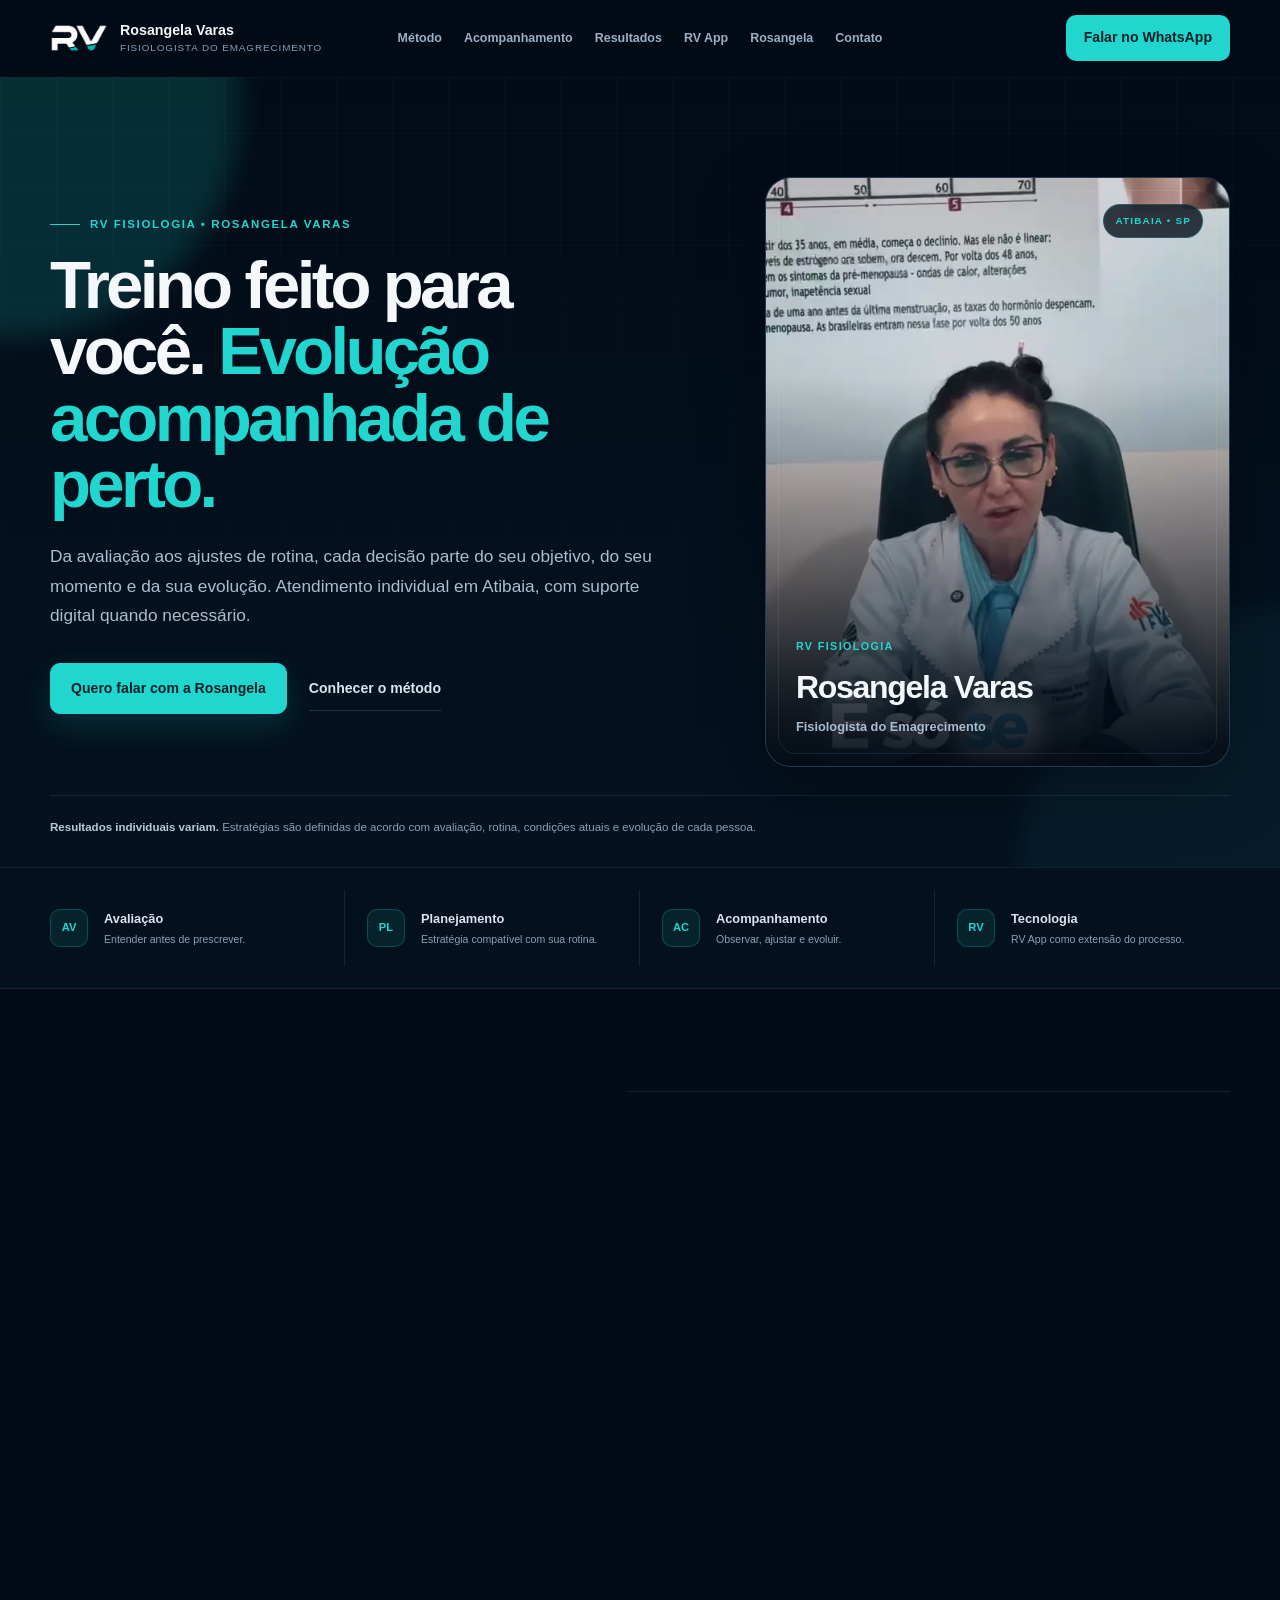
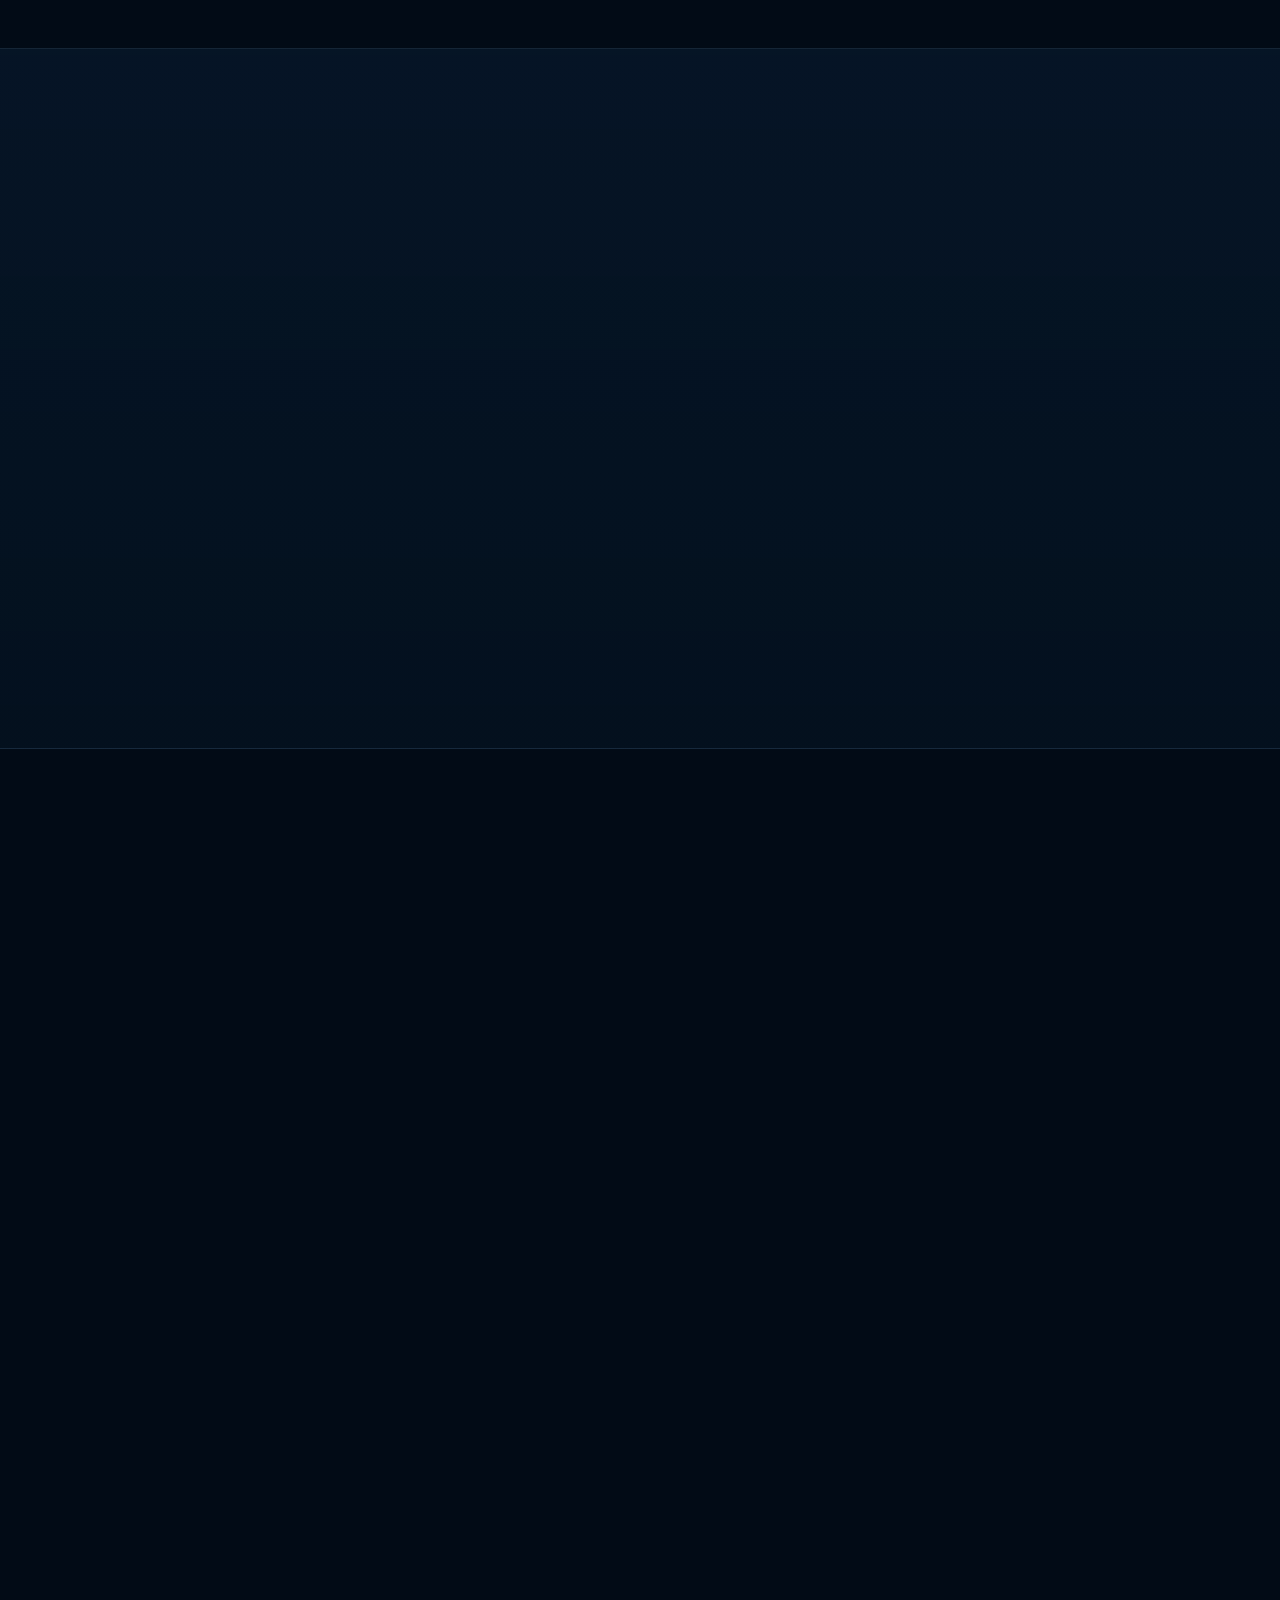
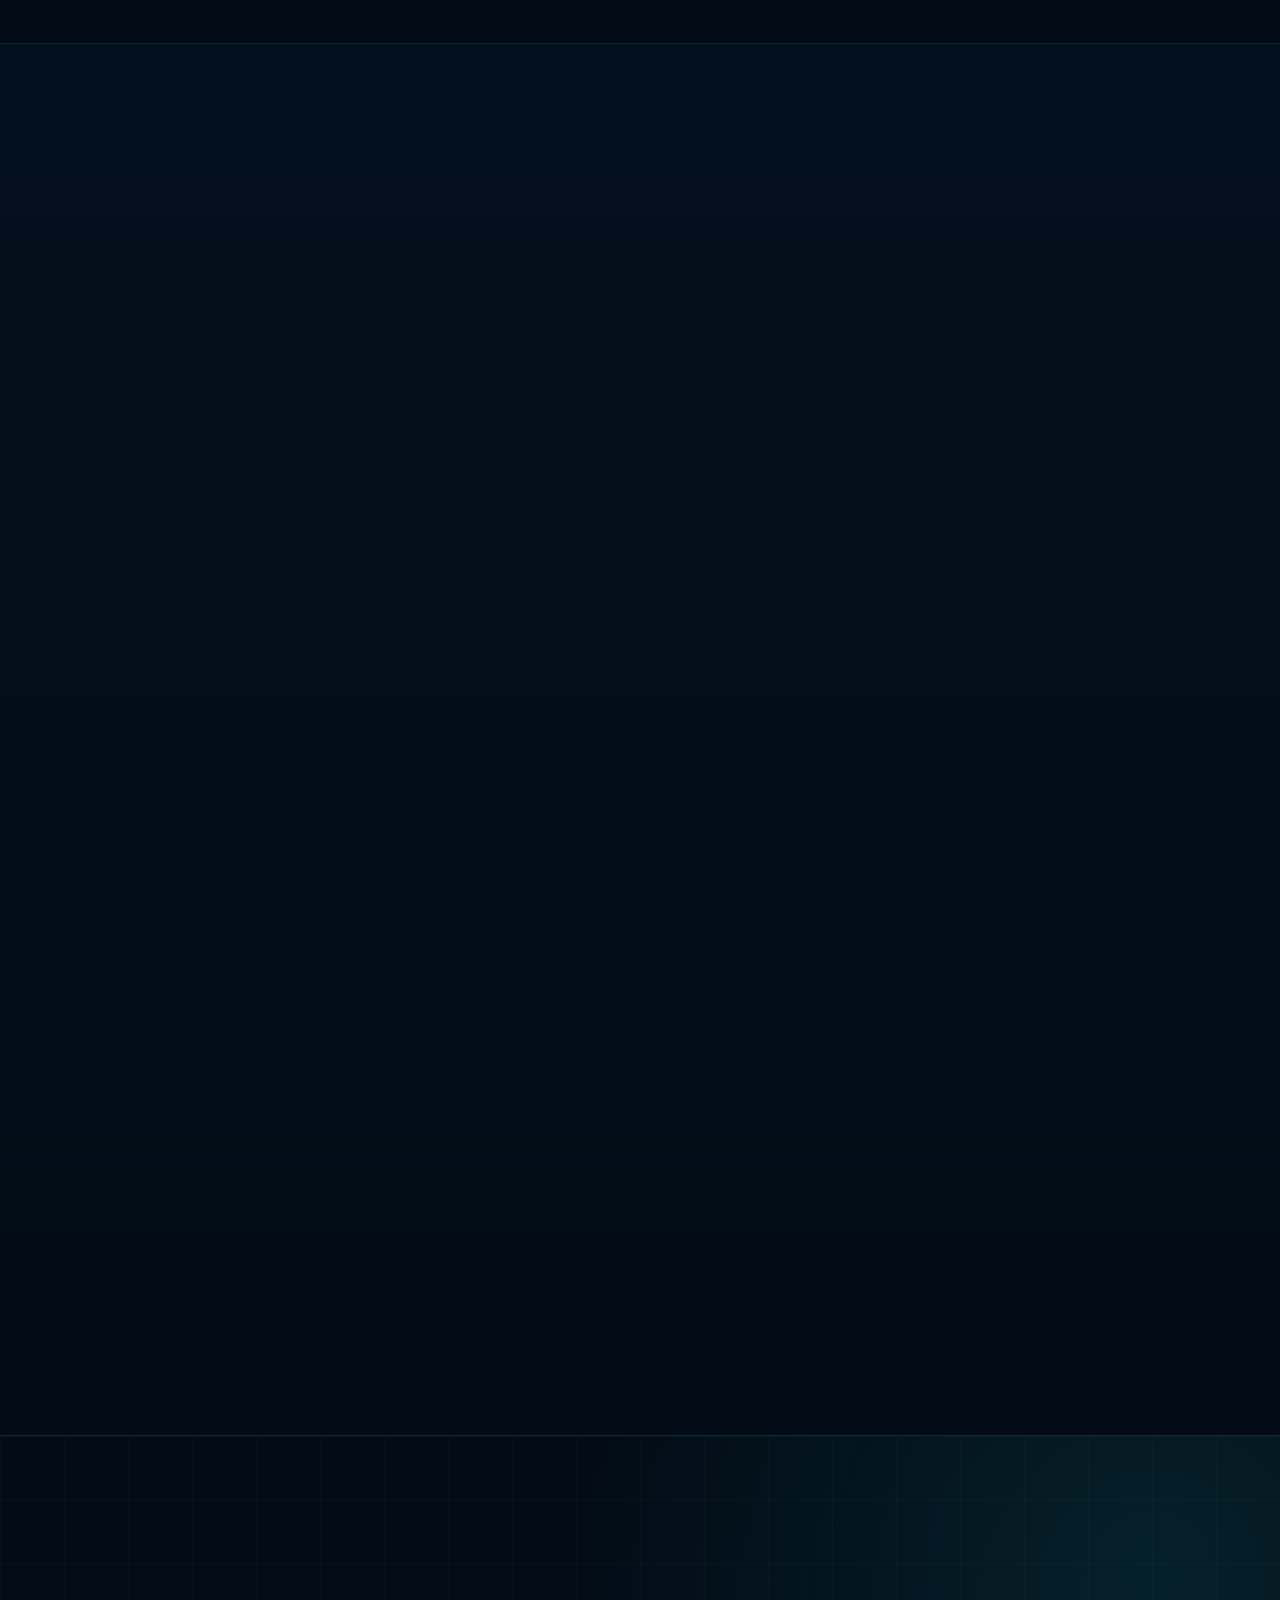
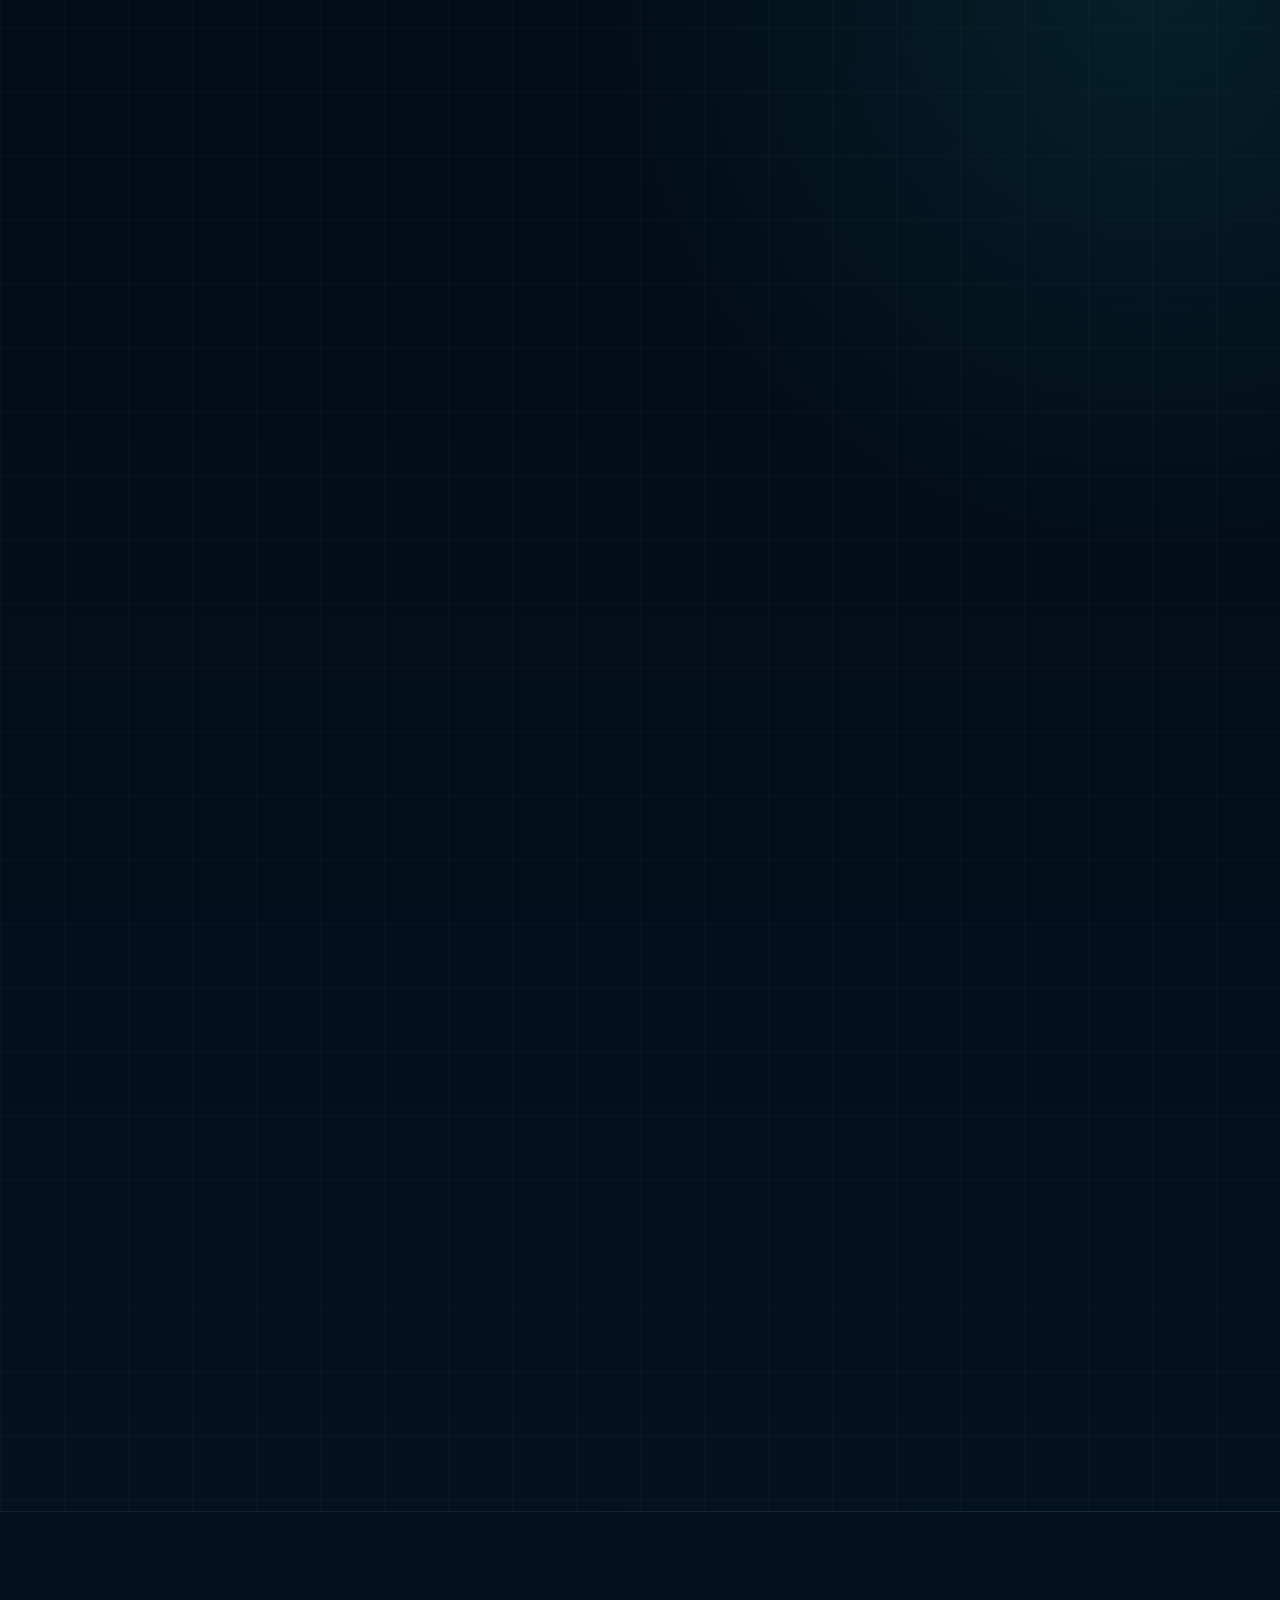
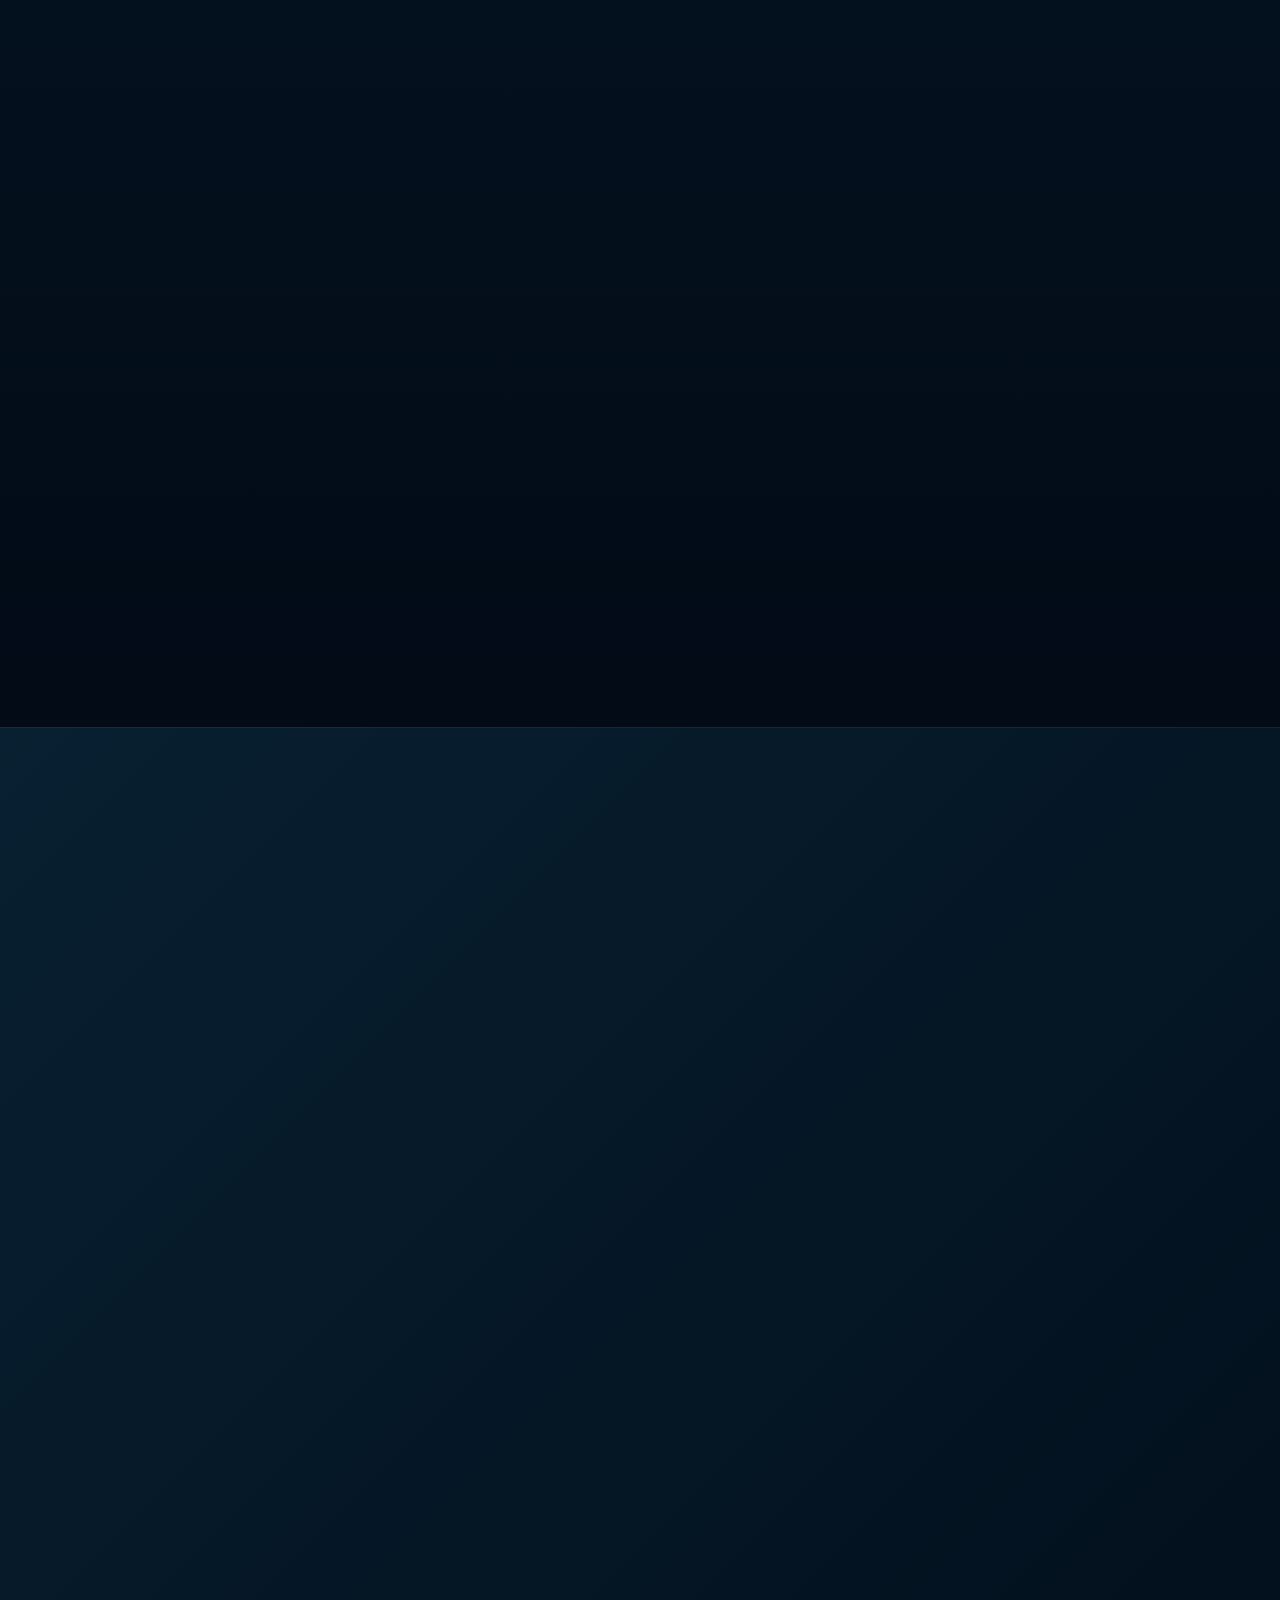
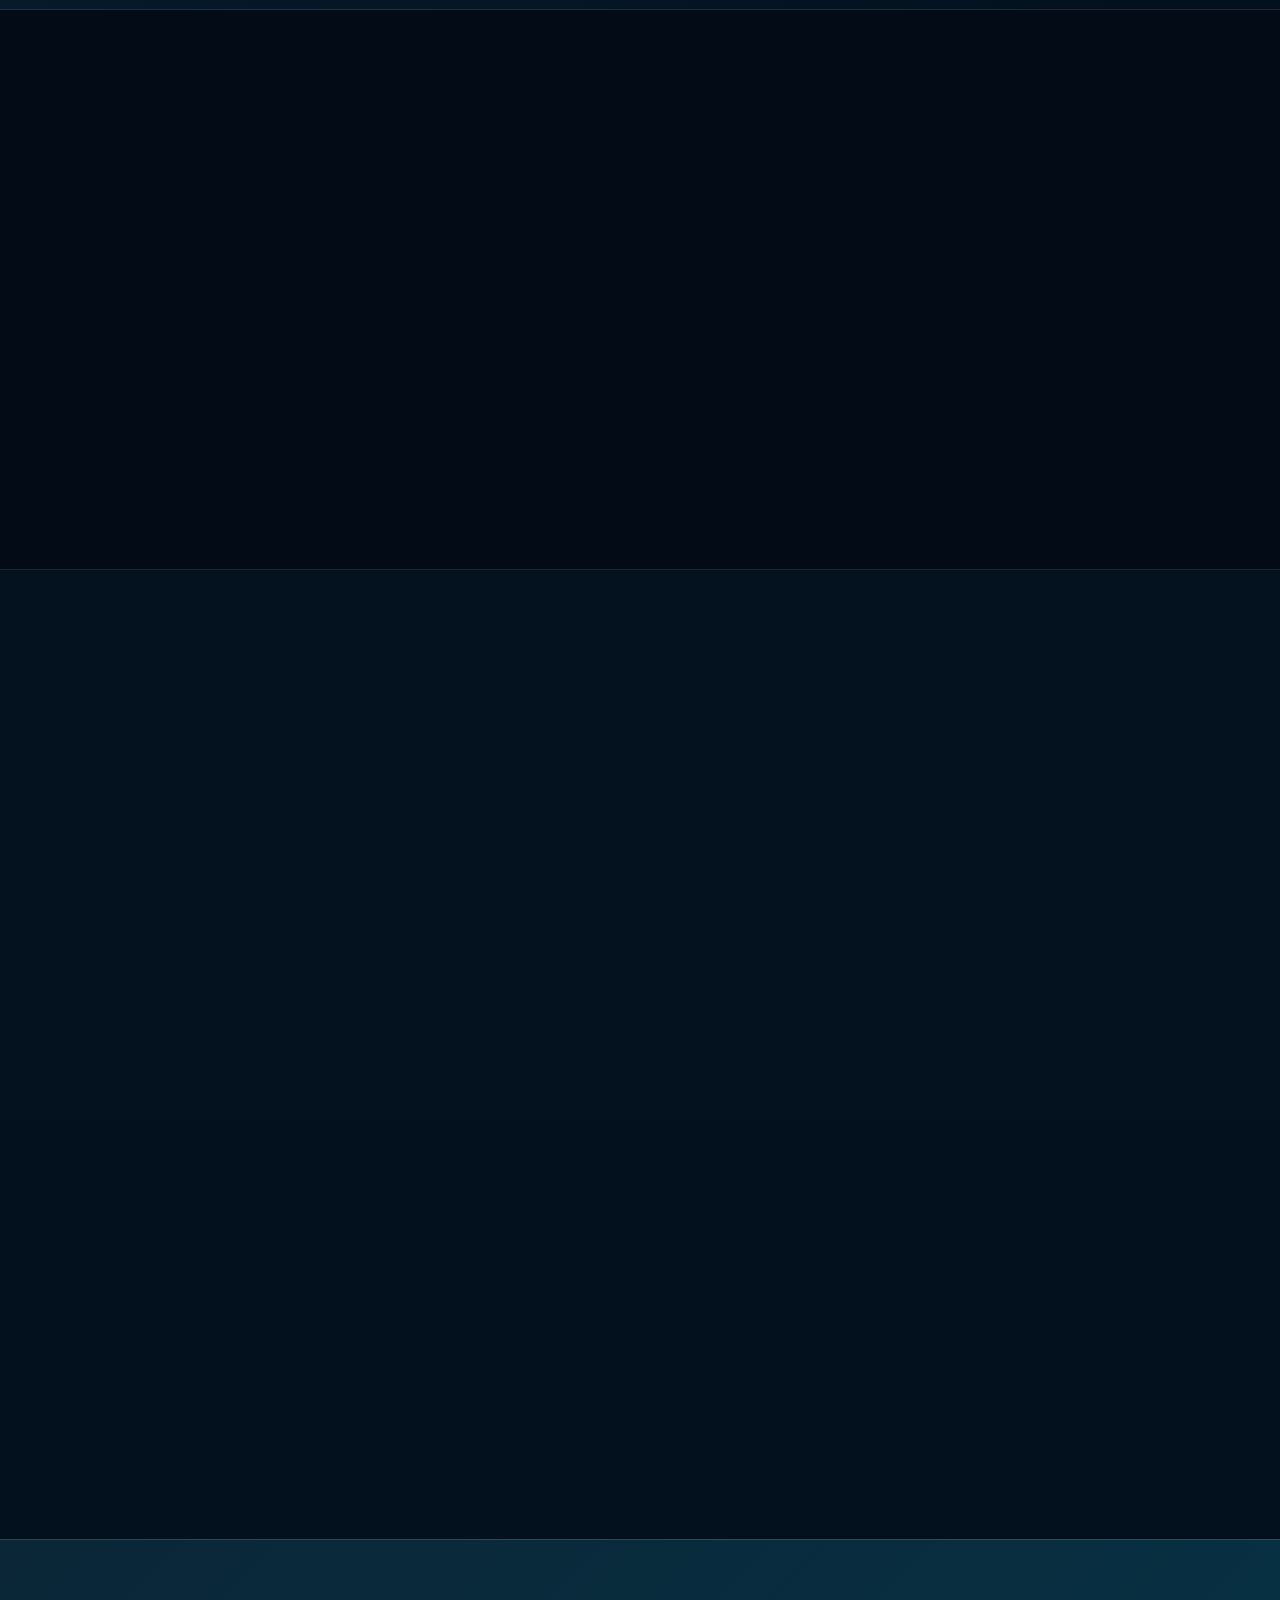
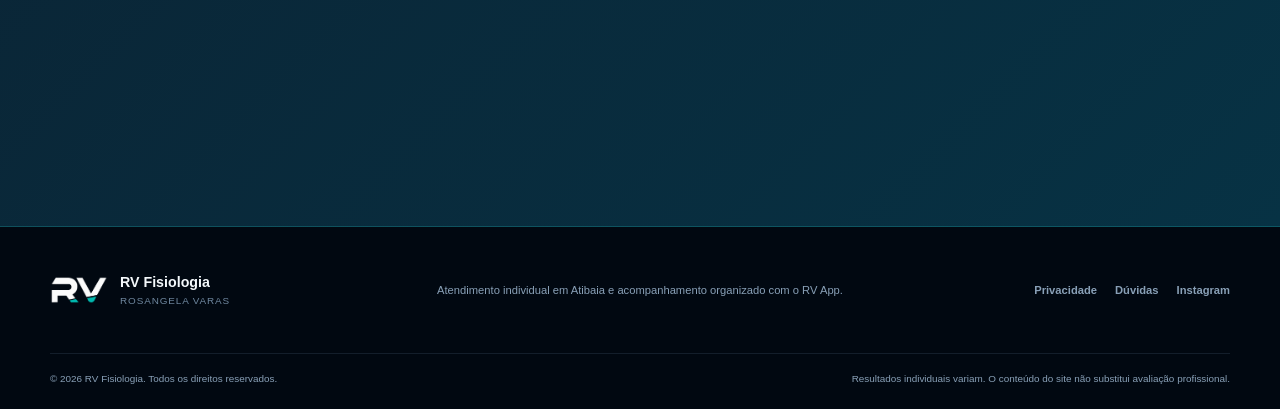
==== commit 18eb348b: "organiza hero e reduz repeticoes da landing" ====
--- a/index.html
+++ b/index.html
@@ -21,7 +21,7 @@
   <link rel="icon" href="assets/img/logo-rv-oficial.ico" sizes="any">
   <link rel="apple-touch-icon" href="assets/img/icons/apple-touch-icon.png">
   <link rel="manifest" href="site.webmanifest">
-  <link rel="stylesheet" href="assets/css/rv-dark-v6.css?v=20260906-1">
+  <link rel="stylesheet" href="assets/css/rv-dark-v6.css?v=20260906-2">
   <script src="assets/js/rv-dark-v6.js?v=20260906-1" defer></script>
 </head>
 <body>
@@ -58,16 +58,11 @@
       <div class="container hero-grid">
         <div class="hero-copy reveal">
           <p class="eyebrow"><span></span> RV FISIOLOGIA • ROSANGELA VARAS</p>
-          <h1 id="hero-title">Treino personalizado. <em>Acompanhamento que continua fora da academia.</em></h1>
-          <p class="hero-lead">Avaliação, estratégia individual e acompanhamento próximo para transformar objetivo em uma rotina possível — com atendimento em Atibaia e suporte organizado pelo RV App.</p>
+          <h1 id="hero-title">Treino feito para você. <em>Evolução acompanhada de perto.</em></h1>
+          <p class="hero-lead">Da avaliação aos ajustes de rotina, cada decisão parte do seu objetivo, do seu momento e da sua evolução. Atendimento individual em Atibaia, com suporte digital quando necessário.</p>
           <div class="hero-actions">
-            <a class="button button--primary" href="https://wa.me/5511991234513?text=Ol%C3%A1%21%20Quero%20entender%20como%20funciona%20o%20acompanhamento%20da%20RV%20Fisiologia." target="_blank" rel="noopener noreferrer">Quero conhecer o acompanhamento</a>
-            <a class="text-link" href="#metodo">Entender o método</a>
-          </div>
-          <div class="hero-metrics" aria-label="Diferenciais do acompanhamento">
-            <div><strong>01</strong><span>Avaliação individual</span></div>
-            <div><strong>02</strong><span>Treino personalizado</span></div>
-            <div><strong>03</strong><span>Acompanhamento próximo</span></div>
+            <a class="button button--primary" href="https://wa.me/5511991234513?text=Ol%C3%A1%21%20Quero%20entender%20como%20funciona%20o%20acompanhamento%20da%20RV%20Fisiologia." target="_blank" rel="noopener noreferrer">Quero falar com a Rosangela</a>
+            <a class="text-link" href="#metodo">Conhecer o método</a>
           </div>
         </div>
 
@@ -75,10 +70,9 @@
           <div class="portrait-frame">
             <img src="assets/img/video-poster.webp" alt="Rosangela Varas, profissional da RV Fisiologia">
             <div class="portrait-shade" aria-hidden="true"></div>
+            <div class="portrait-location">Atibaia • SP</div>
             <div class="portrait-name"><small>RV FISIOLOGIA</small><strong>Rosangela Varas</strong><span>Fisiologista do Emagrecimento</span></div>
           </div>
-          <div class="portrait-badge portrait-badge--top"><span>ATIBAIA • SP</span><strong>Atendimento individual</strong></div>
-          <div class="portrait-badge portrait-badge--bottom"><span>RV APP</span><strong>Treino e acompanhamento também a distância</strong></div>
         </div>
       </div>
       <div class="container hero-note"><p><strong>Resultados individuais variam.</strong> Estratégias são definidas de acordo com avaliação, rotina, condições atuais e evolução de cada pessoa.</p></div>
--- a/assets/css/rv-dark-v6.css
+++ b/assets/css/rv-dark-v6.css
@@ -28,3 +28,25 @@
 @media(max-width:390px){.container{width:min(calc(100% - 24px),var(--container))}.portrait-badge--top{display:none}.hero-portrait{min-height:485px}.about-photo{min-height:510px}.app-dashboard header{align-items:flex-start}.app-dashboard header>b{width:60px;height:60px}.watch-device{transform:scale(.82) rotate(3deg)}}
 @media(prefers-reduced-motion:reduce){html{scroll-behavior:auto}*,*::before,*::after{animation-duration:.01ms!important;transition-duration:.01ms!important}.js .reveal{opacity:1;transform:none}}
 /* páginas simples */.legal-page,.error-page{min-height:100vh;background:var(--bg)}.legal-wrap,.error-wrap{width:min(calc(100% - 40px),860px);margin:auto;padding:70px 0}.legal-wrap h1,.error-wrap h1{font-size:clamp(2.5rem,7vw,4.6rem)}.legal-wrap h2{margin-top:38px;font-size:1.55rem}.legal-wrap p,.legal-wrap li,.error-wrap p{color:var(--muted)}.legal-wrap a{color:var(--accent)}.error-wrap{text-align:center;display:grid;place-items:center;align-content:center}.error-wrap .button{margin-top:16px}
+
+
+/* V6.1 — hero mais limpo e hierarquia corrigida */
+.hero{padding-top:clamp(64px,7vw,94px)}
+.hero-grid{grid-template-columns:minmax(0,1.08fr) minmax(380px,.82fr);gap:clamp(64px,8vw,118px)}
+.hero-copy{padding:20px 0 34px}
+.hero h1{max-width:700px;font-size:clamp(3rem,5.25vw,5.35rem);line-height:.99;letter-spacing:-.055em}
+.hero-lead{max-width:650px;margin-top:24px;color:#a9bed0;font-size:clamp(1rem,1.35vw,1.12rem);line-height:1.72}
+.hero-actions{margin-top:32px;gap:22px}
+.hero-portrait{min-height:610px}
+.portrait-frame{inset:10px 0 10px 0;border-radius:26px}
+.portrait-frame::before{inset:12px;border-radius:18px}
+.portrait-frame img{object-position:50% 28%}
+.portrait-location{position:absolute;z-index:4;top:26px;right:26px;padding:8px 11px;border:1px solid var(--accent-line);border-radius:999px;background:rgba(2,11,22,.78);backdrop-filter:blur(12px);color:var(--accent);font-size:.62rem;font-weight:900;letter-spacing:.12em;text-transform:uppercase}
+.portrait-name{left:30px;right:30px;bottom:28px}
+.portrait-name small{margin-bottom:2px}
+.hero-note{margin-top:18px}
+/* elementos antigos removidos do HTML; mantidos ocultos por segurança em cache parcial */
+.hero-metrics,.portrait-badge{display:none!important}
+@media(max-width:1050px){.hero-grid{grid-template-columns:minmax(0,1fr) minmax(350px,.82fr);gap:52px}.hero h1{font-size:clamp(2.9rem,6vw,4.8rem)}.hero-portrait{min-height:560px}}
+@media(max-width:900px){.hero-grid{grid-template-columns:1fr;gap:38px}.hero-copy{padding-bottom:0}.hero h1{max-width:760px}.hero-lead{max-width:720px}.hero-portrait{width:min(100%,620px);min-height:640px;margin-inline:auto}.portrait-frame{inset:0}}
+@media(max-width:620px){.hero{padding-top:46px}.hero h1{font-size:clamp(2.65rem,12.2vw,4rem)}.hero-actions{align-items:stretch}.hero-actions .button{width:100%}.hero-actions .text-link{width:max-content}.hero-portrait{min-height:540px}.portrait-location{top:18px;right:18px}.portrait-name{left:22px;right:22px;bottom:22px}}
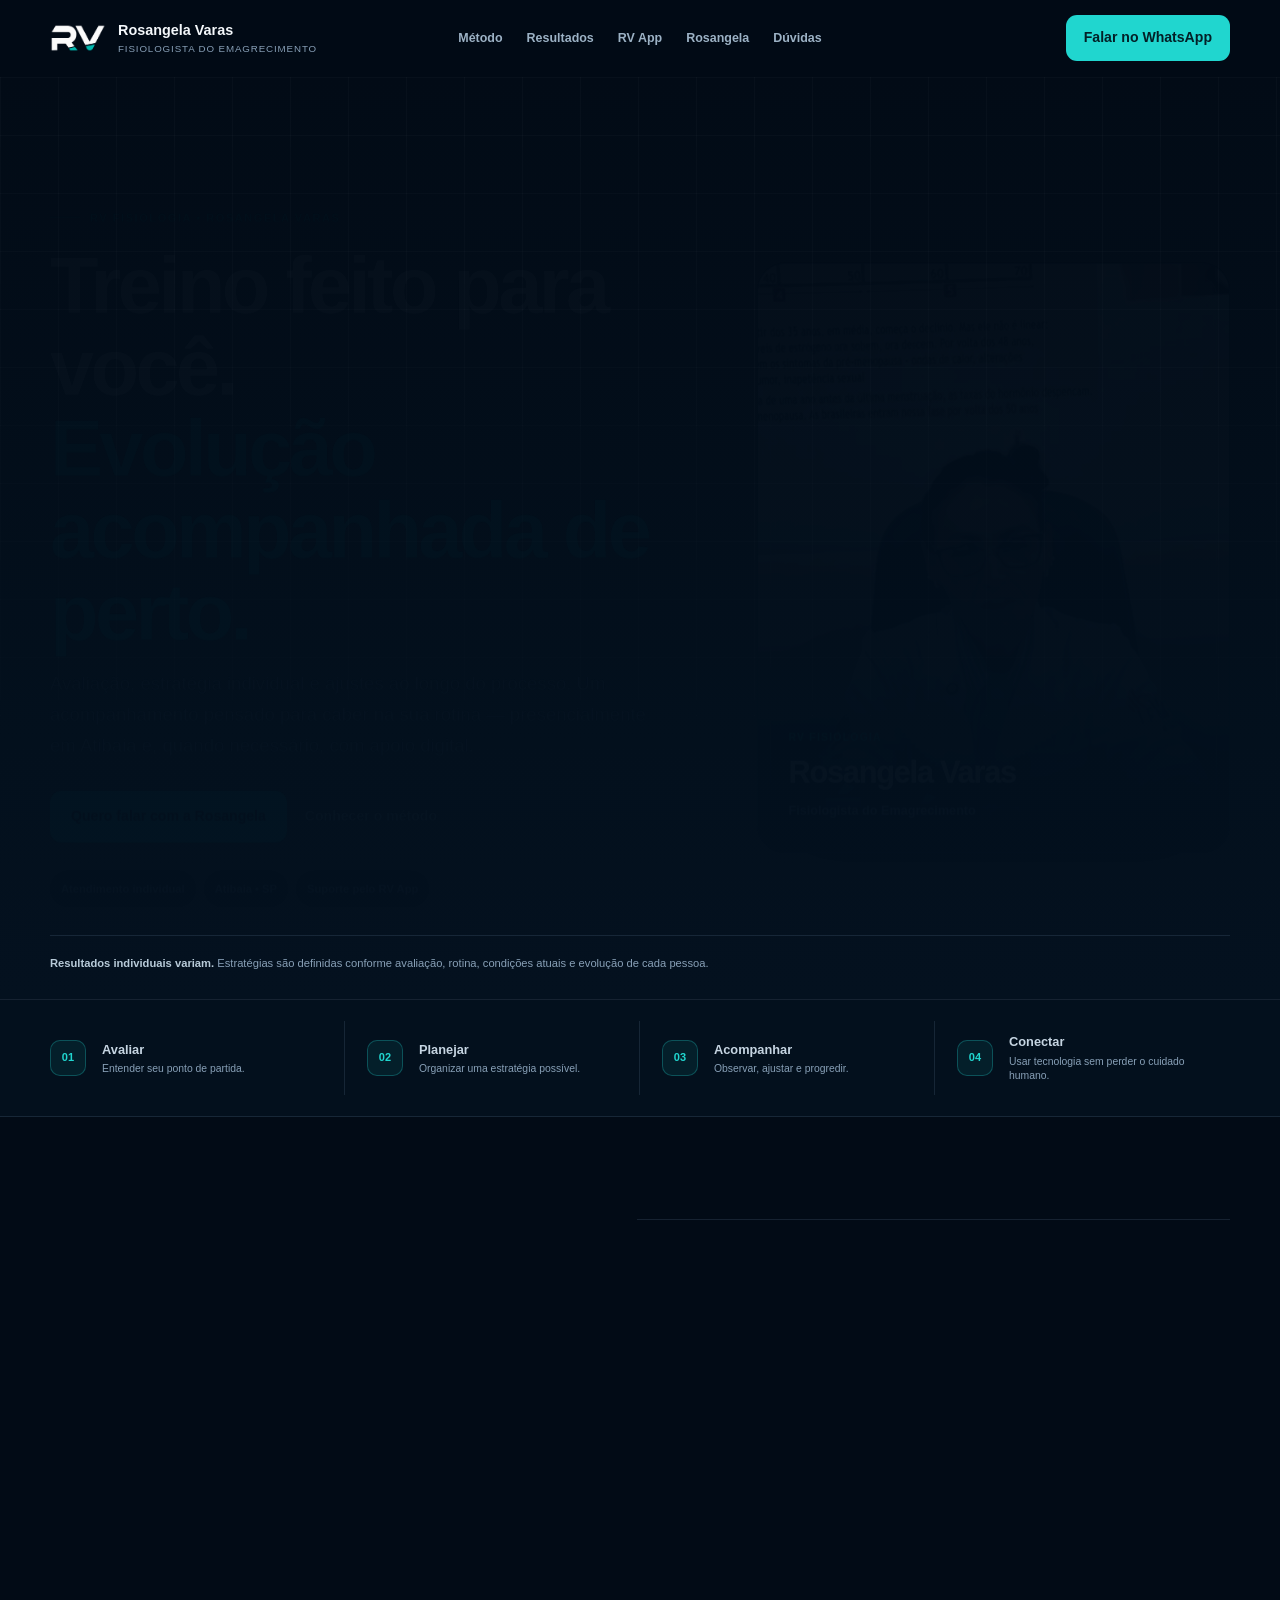
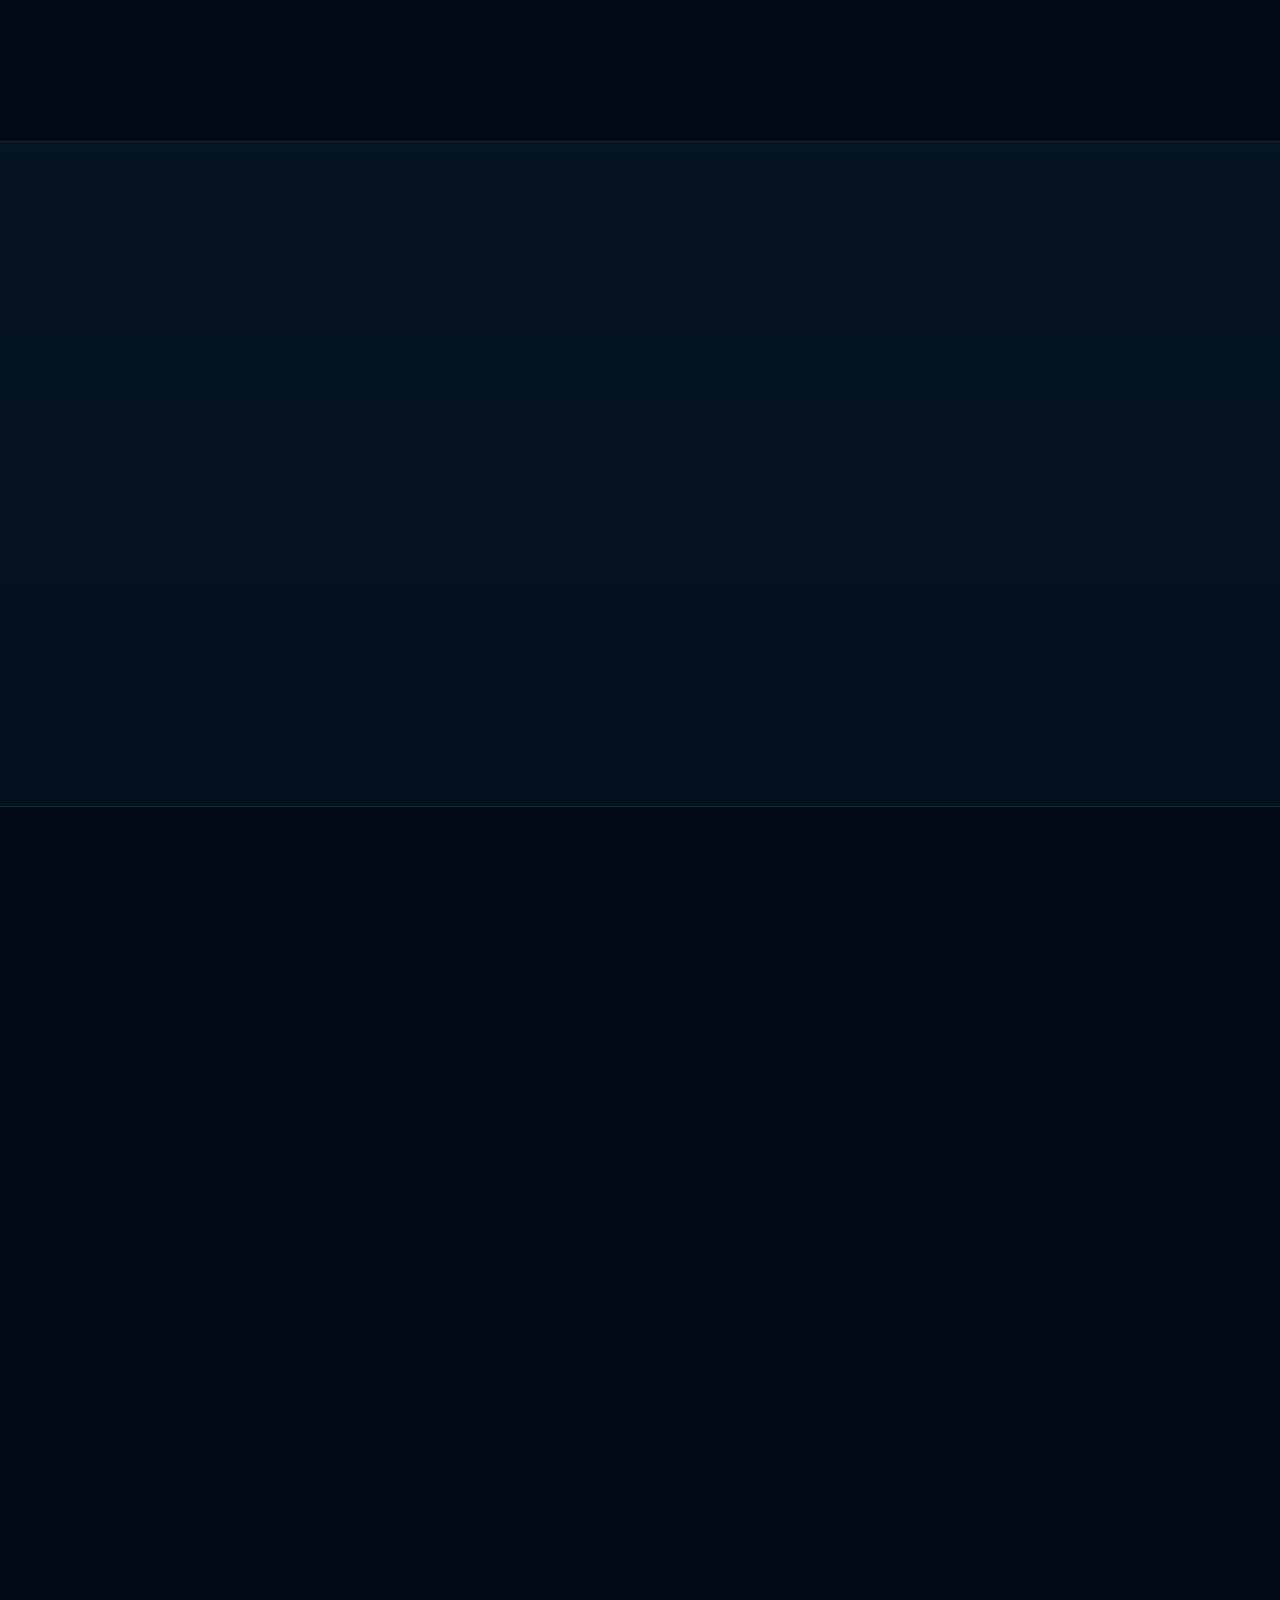
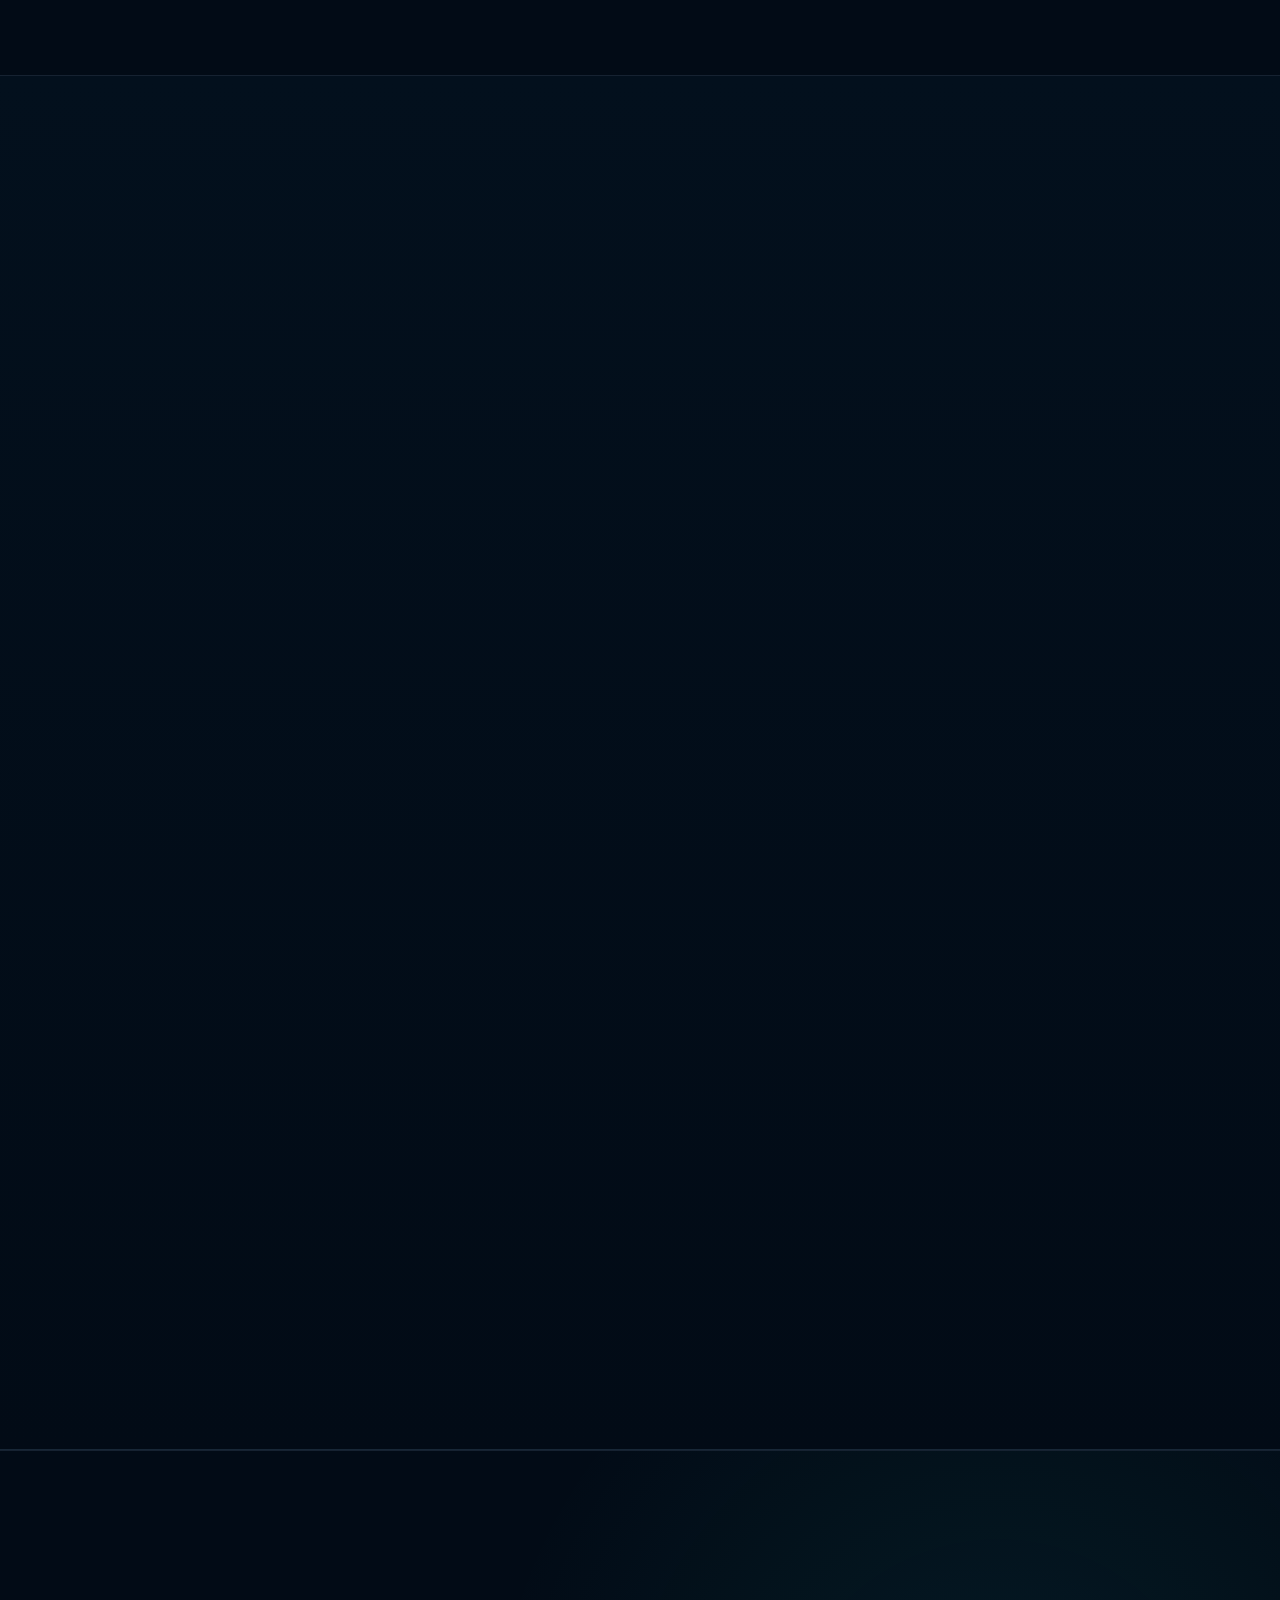
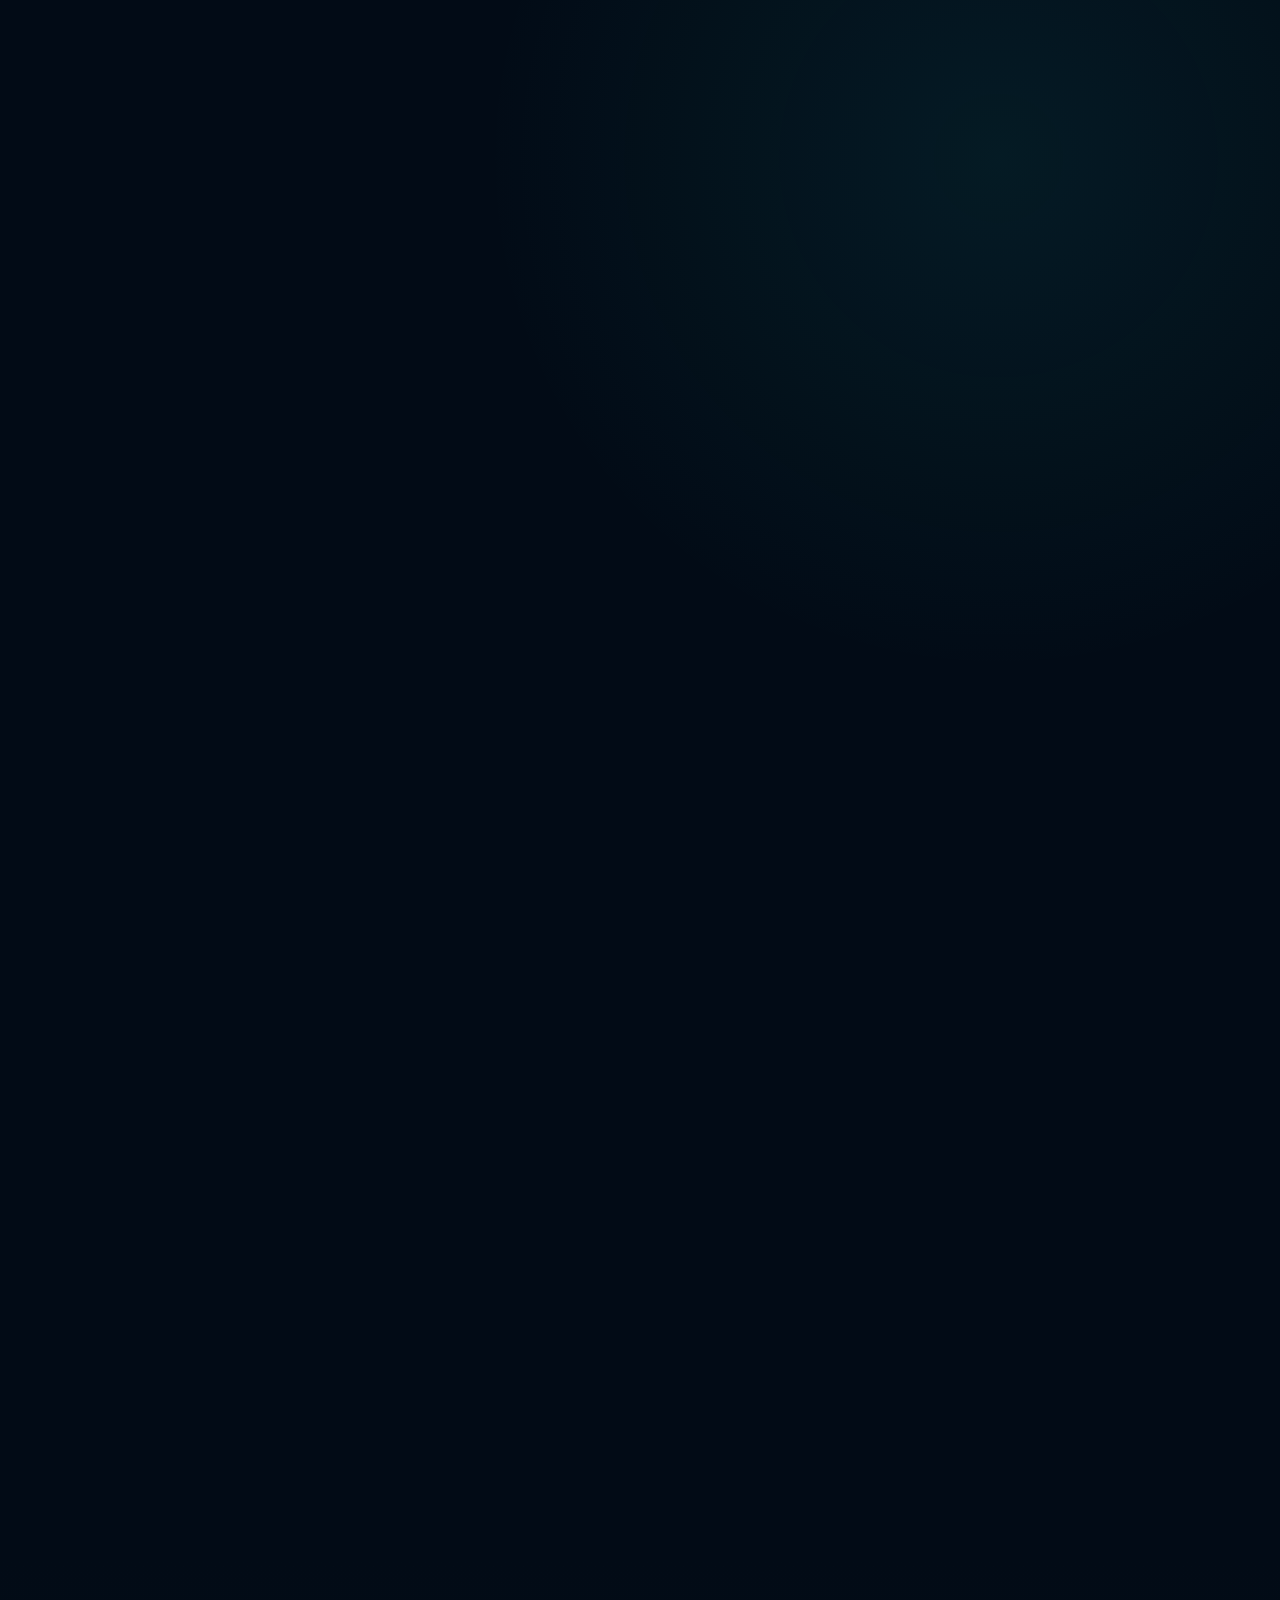
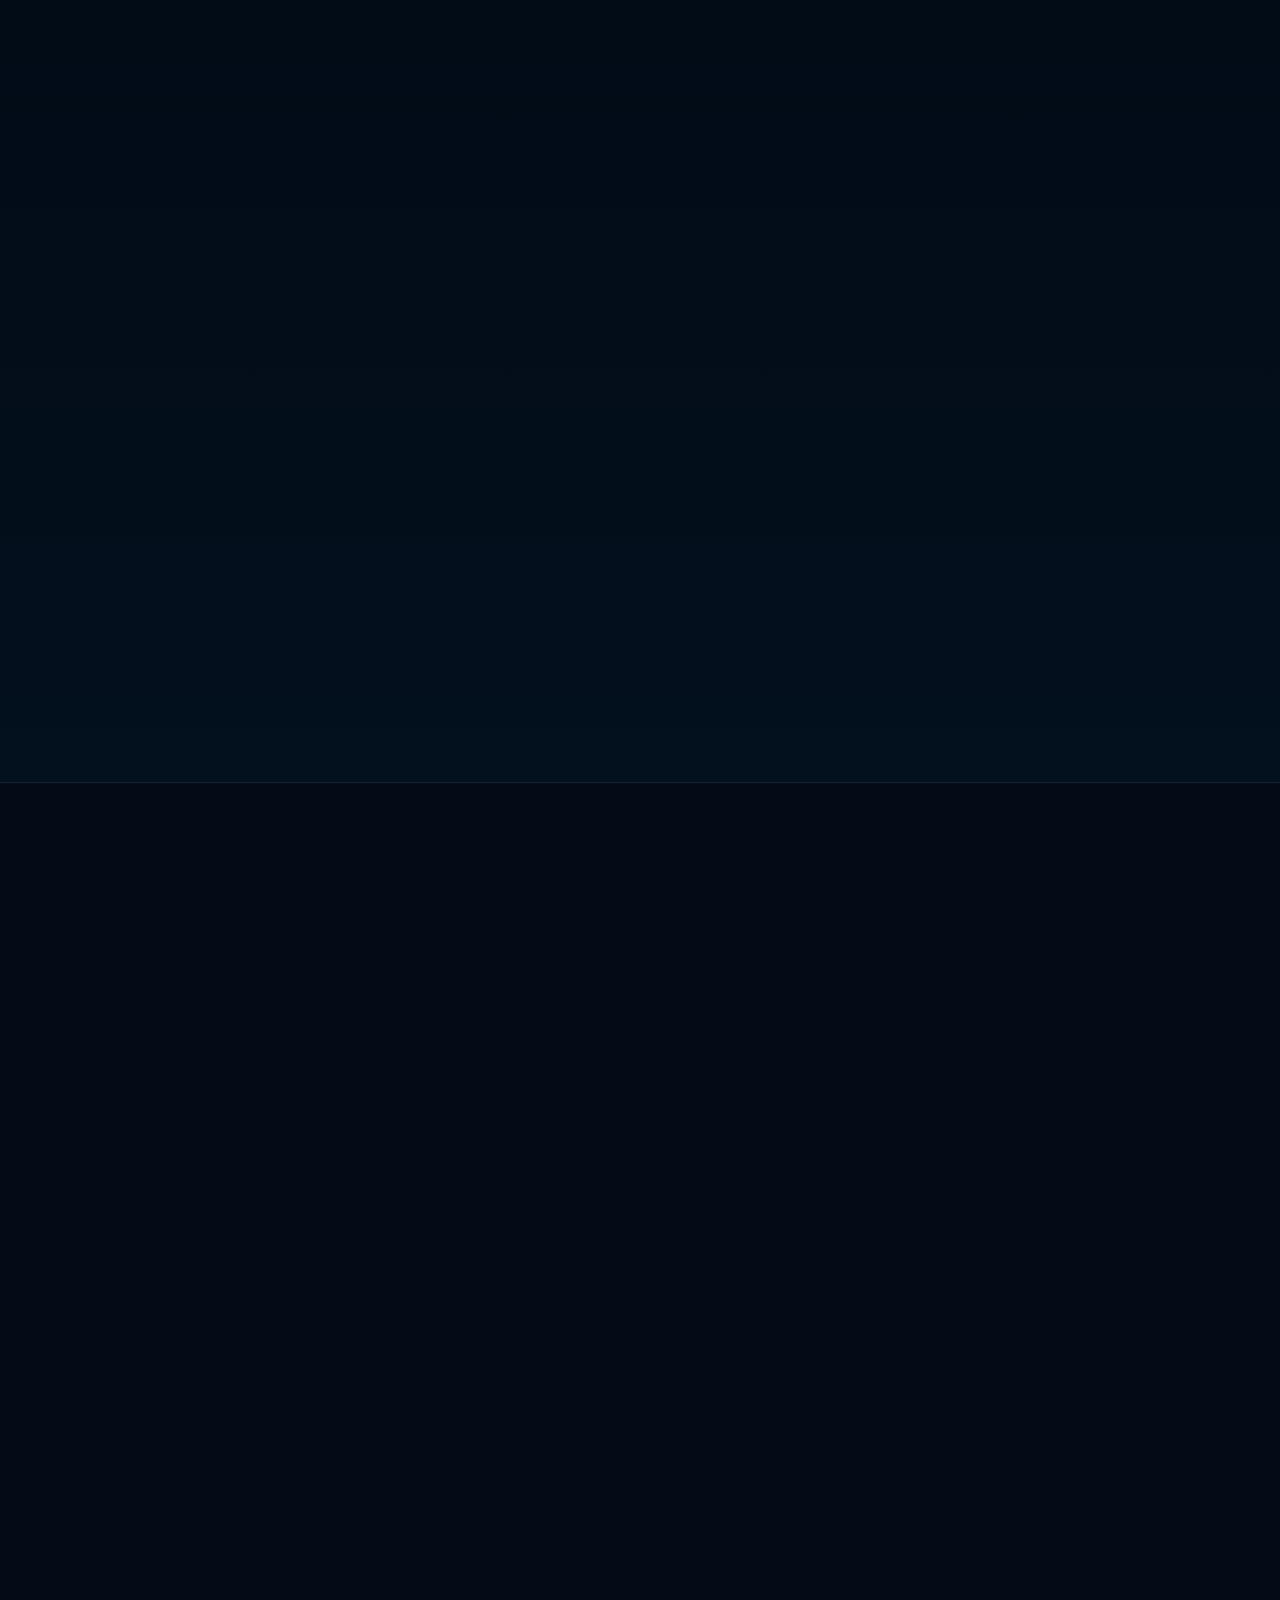
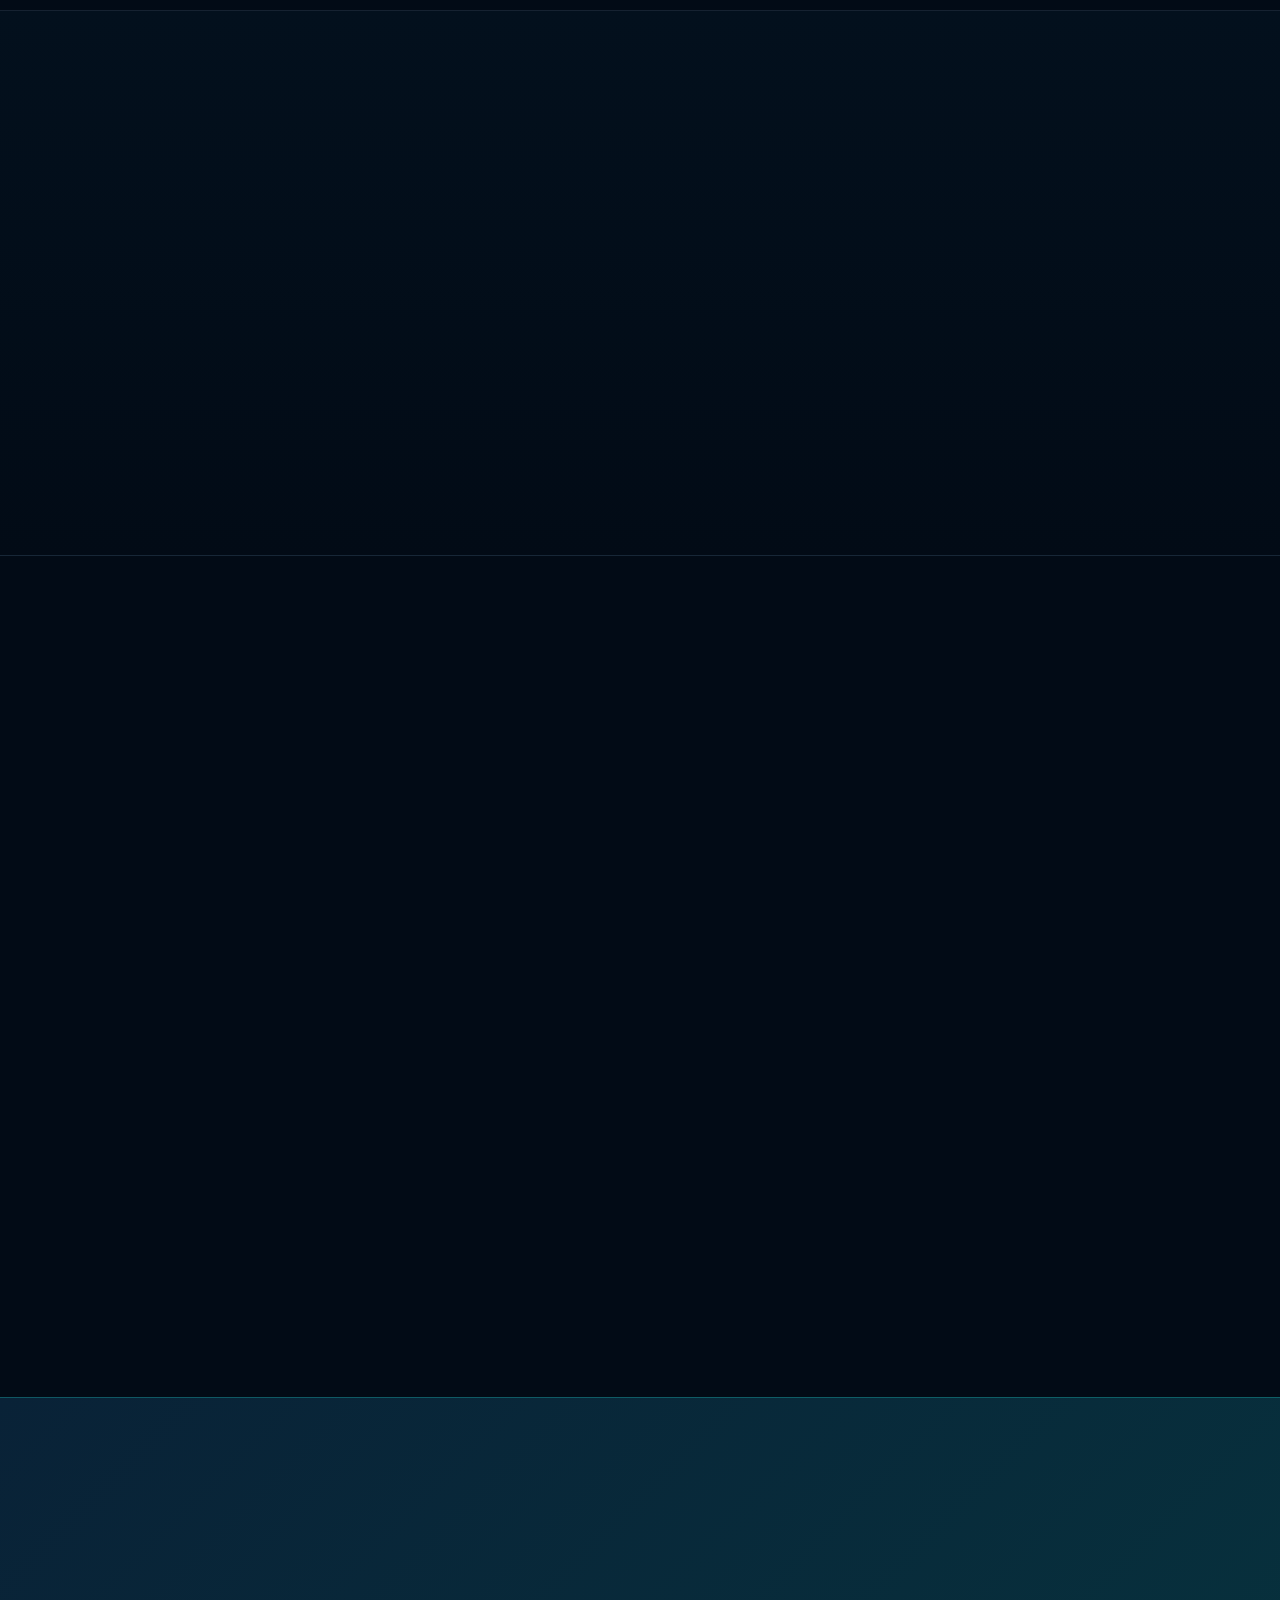
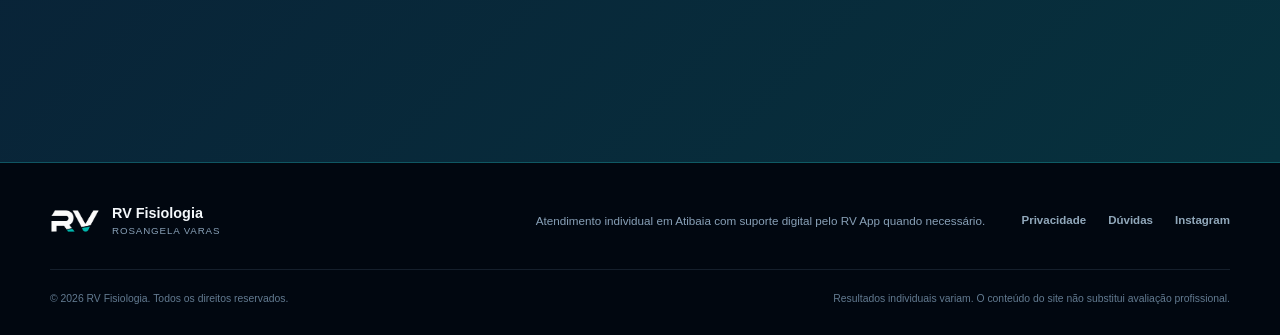
==== commit 51a4f9be: "aplica v7 profissional e tela real do RV App" ====
--- a/index.html
+++ b/index.html
@@ -8,12 +8,12 @@
   <meta name="referrer" content="strict-origin-when-cross-origin">
   <meta http-equiv="Content-Security-Policy" content="default-src 'self'; base-uri 'self'; object-src 'none'; form-action 'self'; frame-src https://www.google.com https://maps.google.com; img-src 'self' data:; style-src 'self'; script-src 'self'; connect-src 'self'; font-src 'self'; media-src 'self'; worker-src 'none'; manifest-src 'self'; upgrade-insecure-requests">
   <title>RV Fisiologia | Rosangela Varas — Acompanhamento Individual</title>
-  <meta name="description" content="Acompanhamento individual com Rosangela Varas em Atibaia: avaliação, treino personalizado, evolução acompanhada e apoio do RV App.">
+  <meta name="description" content="Acompanhamento individual com Rosangela Varas em Atibaia: avaliação, treino personalizado, evolução acompanhada e suporte pelo RV App.">
   <link rel="canonical" href="https://rvfisiologista.com.br/">
   <meta property="og:type" content="website">
   <meta property="og:locale" content="pt_BR">
   <meta property="og:title" content="RV Fisiologia | Rosangela Varas">
-  <meta property="og:description" content="Treino com estratégia, acompanhamento individual e tecnologia como apoio ao processo.">
+  <meta property="og:description" content="Treino personalizado, acompanhamento próximo e tecnologia como apoio ao processo.">
   <meta property="og:url" content="https://rvfisiologista.com.br/">
   <meta property="og:image" content="https://rvfisiologista.com.br/assets/img/og-cover.png">
   <meta property="og:image:alt" content="RV Fisiologia — Rosangela Varas">
@@ -21,7 +21,7 @@
   <link rel="icon" href="assets/img/logo-rv-oficial.ico" sizes="any">
   <link rel="apple-touch-icon" href="assets/img/icons/apple-touch-icon.png">
   <link rel="manifest" href="site.webmanifest">
-  <link rel="stylesheet" href="assets/css/rv-dark-v6.css?v=20260906-2">
+  <link rel="stylesheet" href="assets/css/rv-dark-v6.css?v=20260906-3">
   <script src="assets/js/rv-dark-v6.js?v=20260906-1" defer></script>
 </head>
 <body>
@@ -33,57 +33,60 @@
         <img src="assets/img/logo-rv.png" alt="RV Fisiologia">
         <span><strong>Rosangela Varas</strong><small>Fisiologista do Emagrecimento</small></span>
       </a>
-
       <button class="menu-toggle" type="button" data-menu-toggle aria-controls="menu-principal" aria-expanded="false">
         <span class="sr-only">Abrir menu</span><i></i><i></i><i></i>
       </button>
-
       <nav class="main-nav" id="menu-principal" data-menu aria-label="Navegação principal">
         <a href="#metodo">Método</a>
-        <a href="#acompanhamento">Acompanhamento</a>
         <a href="#resultados">Resultados</a>
         <a href="#rv-app">RV App</a>
         <a href="#sobre">Rosangela</a>
-        <a href="#contato">Contato</a>
+        <a href="#duvidas">Dúvidas</a>
       </nav>
-
-      <a class="button button--header" href="https://wa.me/5511991234513?text=Ol%C3%A1%21%20Conheci%20o%20trabalho%20da%20Rosangela%20pelo%20site%20e%20gostaria%20de%20entender%20como%20funciona%20o%20acompanhamento." target="_blank" rel="noopener noreferrer">Falar no WhatsApp</a>
+      <a class="button button--header" href="https://wa.me/5511991234513?text=Ol%C3%A1%21%20Quero%20entender%20como%20funciona%20o%20acompanhamento%20da%20RV%20Fisiologia." target="_blank" rel="noopener noreferrer">Falar no WhatsApp</a>
     </div>
   </header>
 
   <main id="conteudo">
     <section class="hero" id="inicio" aria-labelledby="hero-title">
-      <div class="hero-glow hero-glow--one" aria-hidden="true"></div>
-      <div class="hero-glow hero-glow--two" aria-hidden="true"></div>
+      <div class="hero-grid-bg" aria-hidden="true"></div>
       <div class="container hero-grid">
         <div class="hero-copy reveal">
           <p class="eyebrow"><span></span> RV FISIOLOGIA • ROSANGELA VARAS</p>
           <h1 id="hero-title">Treino feito para você. <em>Evolução acompanhada de perto.</em></h1>
-          <p class="hero-lead">Da avaliação aos ajustes de rotina, cada decisão parte do seu objetivo, do seu momento e da sua evolução. Atendimento individual em Atibaia, com suporte digital quando necessário.</p>
+          <p class="hero-lead">Avaliação, estratégia individual e ajustes ao longo do processo. Um acompanhamento pensado para caber na sua rotina — presencialmente em Atibaia e, quando necessário, com apoio digital.</p>
           <div class="hero-actions">
-            <a class="button button--primary" href="https://wa.me/5511991234513?text=Ol%C3%A1%21%20Quero%20entender%20como%20funciona%20o%20acompanhamento%20da%20RV%20Fisiologia." target="_blank" rel="noopener noreferrer">Quero falar com a Rosangela</a>
+            <a class="button button--primary" href="https://wa.me/5511991234513?text=Ol%C3%A1%21%20Quero%20conversar%20com%20a%20Rosangela%20sobre%20meu%20objetivo." target="_blank" rel="noopener noreferrer">Quero falar com a Rosangela</a>
             <a class="text-link" href="#metodo">Conhecer o método</a>
           </div>
-        </div>
-
-        <div class="hero-portrait reveal">
+          <div class="hero-proof" aria-label="Resumo do atendimento">
+            <span>Atendimento individual</span>
+            <span>Atibaia • SP</span>
+            <span>Suporte pelo RV App</span>
+          </div>
+        </div>
+
+        <figure class="hero-portrait reveal">
           <div class="portrait-frame">
             <img src="assets/img/video-poster.webp" alt="Rosangela Varas, profissional da RV Fisiologia">
             <div class="portrait-shade" aria-hidden="true"></div>
-            <div class="portrait-location">Atibaia • SP</div>
-            <div class="portrait-name"><small>RV FISIOLOGIA</small><strong>Rosangela Varas</strong><span>Fisiologista do Emagrecimento</span></div>
-          </div>
-        </div>
-      </div>
-      <div class="container hero-note"><p><strong>Resultados individuais variam.</strong> Estratégias são definidas de acordo com avaliação, rotina, condições atuais e evolução de cada pessoa.</p></div>
+            <figcaption class="portrait-name">
+              <small>RV FISIOLOGIA</small>
+              <strong>Rosangela Varas</strong>
+              <span>Fisiologista do Emagrecimento</span>
+            </figcaption>
+          </div>
+        </figure>
+      </div>
+      <div class="container hero-note"><p><strong>Resultados individuais variam.</strong> Estratégias são definidas conforme avaliação, rotina, condições atuais e evolução de cada pessoa.</p></div>
     </section>
 
     <section class="trust-strip" aria-label="Pilares do acompanhamento">
       <div class="container trust-grid">
-        <article><b>AV</b><div><strong>Avaliação</strong><small>Entender antes de prescrever.</small></div></article>
-        <article><b>PL</b><div><strong>Planejamento</strong><small>Estratégia compatível com sua rotina.</small></div></article>
-        <article><b>AC</b><div><strong>Acompanhamento</strong><small>Observar, ajustar e evoluir.</small></div></article>
-        <article><b>RV</b><div><strong>Tecnologia</strong><small>RV App como extensão do processo.</small></div></article>
+        <article><b>01</b><div><strong>Avaliar</strong><small>Entender seu ponto de partida.</small></div></article>
+        <article><b>02</b><div><strong>Planejar</strong><small>Organizar uma estratégia possível.</small></div></article>
+        <article><b>03</b><div><strong>Acompanhar</strong><small>Observar, ajustar e progredir.</small></div></article>
+        <article><b>04</b><div><strong>Conectar</strong><small>Usar tecnologia sem perder o cuidado humano.</small></div></article>
       </div>
     </section>
 
@@ -92,13 +95,13 @@
         <div class="section-heading reveal">
           <p class="eyebrow"><span></span> O MÉTODO</p>
           <h2 id="metodo-title">O plano precisa funcionar na sua vida, não só no papel.</h2>
-          <p>Antes de pensar em exercícios, a proposta é entender sua rotina, histórico, objetivo e momento atual. A partir disso, o treino deixa de ser uma sequência genérica e passa a fazer parte de um processo acompanhado.</p>
-          <a class="text-link" href="#contato">Conversar sobre meu objetivo</a>
+          <p>O acompanhamento começa entendendo seu objetivo, rotina, histórico e momento atual. A partir disso, o treino deixa de ser uma ficha genérica e passa a fazer parte de um processo com direção.</p>
+          <a class="text-link" href="#contato">Quero entender meu caso</a>
         </div>
         <div class="method-stack">
-          <article class="reveal"><span>01</span><div><h3>Avaliação individual</h3><p>O ponto de partida é construído com contexto: objetivo, rotina, histórico e condições atuais.</p></div></article>
-          <article class="reveal"><span>02</span><div><h3>Estratégia personalizada</h3><p>Frequência, organização e progressão são planejadas para serem executáveis no dia a dia.</p></div></article>
-          <article class="reveal"><span>03</span><div><h3>Acompanhamento e ajustes</h3><p>O processo é observado ao longo do tempo para definir quando manter, corrigir ou progredir.</p></div></article>
+          <article class="reveal"><span>01</span><div><h3>Avaliação individual</h3><p>Leitura do ponto de partida e do contexto real antes de definir qualquer estratégia.</p></div></article>
+          <article class="reveal"><span>02</span><div><h3>Planejamento executável</h3><p>Frequência, organização e progressão pensadas para o que você consegue sustentar.</p></div></article>
+          <article class="reveal"><span>03</span><div><h3>Ajustes ao longo do caminho</h3><p>O plano acompanha sua resposta, suas dificuldades e sua evolução — não o contrário.</p></div></article>
         </div>
       </div>
     </section>
@@ -106,14 +109,14 @@
     <section class="section section--surface" id="acompanhamento" aria-labelledby="acompanhamento-title">
       <div class="container">
         <div class="section-heading section-heading--center reveal">
-          <p class="eyebrow"><span></span> DO PRIMEIRO CONTATO À EVOLUÇÃO</p>
-          <h2 id="acompanhamento-title">Um processo claro, sem depender de tentativa e erro.</h2>
-          <p>Cada etapa existe para dar contexto à próxima decisão.</p>
+          <p class="eyebrow"><span></span> COMO FUNCIONA</p>
+          <h2 id="acompanhamento-title">Um processo claro do primeiro contato à evolução.</h2>
+          <p>Sem excesso de etapas e sem informação solta: cada momento prepara a próxima decisão.</p>
         </div>
         <ol class="timeline">
-          <li class="reveal"><b>01</b><h3>Avaliação inicial</h3><p>Entendimento do ponto de partida, objetivo e rotina.</p></li>
-          <li class="reveal"><b>02</b><h3>Planejamento</h3><p>Estruturação do treino conforme necessidades e disponibilidade.</p></li>
-          <li class="reveal"><b>03</b><h3>Execução orientada</h3><p>Treino organizado, instruções e acompanhamento da rotina.</p></li>
+          <li class="reveal"><b>01</b><h3>Avaliação</h3><p>Objetivo, rotina, histórico e ponto de partida.</p></li>
+          <li class="reveal"><b>02</b><h3>Planejamento</h3><p>Estruturação do treino e definição da estratégia.</p></li>
+          <li class="reveal"><b>03</b><h3>Execução</h3><p>Treino orientado e acompanhamento da rotina.</p></li>
           <li class="reveal"><b>04</b><h3>Reavaliação</h3><p>Leitura da evolução e definição dos próximos ajustes.</p></li>
         </ol>
       </div>
@@ -122,15 +125,15 @@
     <section class="section" aria-labelledby="diferenciais-title">
       <div class="container">
         <div class="section-heading section-heading--wide reveal">
-          <div><p class="eyebrow"><span></span> MAIS QUE UMA FICHA</p><h2 id="diferenciais-title">O diferencial está no acompanhamento.</h2></div>
-          <p>Treino é parte da entrega. O valor está em conectar informação, estratégia, execução e evolução dentro do mesmo processo.</p>
+          <div><p class="eyebrow"><span></span> MAIS QUE UMA FICHA</p><h2 id="diferenciais-title">O valor está no acompanhamento.</h2></div>
+          <p>Treino é parte da entrega. O diferencial é conectar informação, estratégia, execução e evolução em um processo único.</p>
         </div>
         <div class="benefit-grid">
           <article class="benefit-card benefit-card--featured reveal"><small>BASE DO PROCESSO</small><h3>Estratégia individual</h3><p>Uma proposta construída para o seu objetivo e para a realidade que você consegue sustentar.</p><div class="feature-lines" aria-hidden="true"><i></i><i></i><i></i><i></i></div></article>
-          <article class="benefit-card reveal"><span>↗</span><h3>Progressão acompanhada</h3><p>O treino pode ser ajustado conforme resposta, execução e evolução.</p></article>
-          <article class="benefit-card reveal"><span>◎</span><h3>Informação organizada</h3><p>Avaliações e histórico deixam de ficar espalhados ou dependentes da memória.</p></article>
-          <article class="benefit-card reveal"><span>◷</span><h3>Rotina possível</h3><p>O planejamento leva em conta tempo disponível e realidade do aluno.</p></article>
-          <article class="benefit-card reveal"><span>✓</span><h3>Orientação próxima</h3><p>Dúvidas e dificuldades fazem parte do acompanhamento e dos ajustes.</p></article>
+          <article class="benefit-card reveal"><span>↗</span><h3>Progressão acompanhada</h3><p>Ajustes de acordo com resposta, execução e evolução.</p></article>
+          <article class="benefit-card reveal"><span>◎</span><h3>Informação organizada</h3><p>Histórico, treinos e avaliações com contexto.</p></article>
+          <article class="benefit-card reveal"><span>◷</span><h3>Rotina possível</h3><p>Planejamento que considera tempo e disponibilidade.</p></article>
+          <article class="benefit-card reveal"><span>✓</span><h3>Orientação próxima</h3><p>Dúvidas e dificuldades fazem parte dos ajustes.</p></article>
         </div>
       </div>
     </section>
@@ -138,17 +141,17 @@
     <section class="section results-section" id="resultados" aria-labelledby="resultados-title">
       <div class="container">
         <div class="section-heading section-heading--wide reveal">
-          <div><p class="eyebrow"><span></span> EVOLUÇÕES REAIS</p><h2 id="resultados-title">Resultados que mostram processos diferentes.</h2></div>
-          <p>Casos compartilhados pela equipe. Servem como exemplos de evolução individual, não como promessa de resultado, prazo ou meta para outras pessoas.</p>
+          <div><p class="eyebrow"><span></span> EVOLUÇÕES REAIS</p><h2 id="resultados-title">Resultados diferentes. Processos individuais.</h2></div>
+          <p>Casos compartilhados pela equipe. Eles mostram possibilidades de evolução e não representam promessa de prazo, peso ou resultado para outras pessoas.</p>
         </div>
         <div class="results-grid">
           <article class="result-card reveal">
             <div class="result-media result-media--man"><img src="assets/img/resultado-10kg.webp" loading="lazy" alt="Registro de evolução física individual"><span class="result-badge"><strong>10 kg</strong><small>resultado informado</small></span></div>
-            <div class="result-copy"><small>CASO REAL</small><h3>10 kg eliminados</h3><p>Uma evolução construída com constância, estratégia e acompanhamento dentro da realidade desta pessoa.</p></div>
+            <div class="result-copy"><small>CASO REAL</small><h3>10 kg eliminados</h3><p>Evolução construída com constância, estratégia e acompanhamento dentro da realidade desta pessoa.</p></div>
           </article>
           <article class="result-card reveal">
             <div class="result-media result-media--woman"><img src="assets/img/resultado-55kg.webp" loading="lazy" alt="Registro de evolução física individual"><span class="result-badge"><strong>55 kg</strong><small>resultado informado</small></span></div>
-            <div class="result-copy"><small>CASO REAL</small><h3>55 kg eliminados</h3><p>Um resultado individual expressivo, que não deve ser usado como prazo, promessa ou objetivo obrigatório para outras pessoas.</p></div>
+            <div class="result-copy"><small>CASO REAL</small><h3>55 kg eliminados</h3><p>Resultado individual expressivo que não deve ser usado como meta ou prazo obrigatório para outras pessoas.</p></div>
           </article>
         </div>
         <div class="results-note reveal"><strong>Resultados individuais variam.</strong><span>Organismo, rotina, condições de saúde, adesão e tempo de acompanhamento influenciam a evolução.</span></div>
@@ -158,34 +161,24 @@
     <section class="section app-section" id="rv-app" aria-labelledby="app-title">
       <div class="container">
         <div class="app-intro reveal">
-          <div class="app-brand-lockup"><img src="assets/img/logo-rv-app.png" alt="RV App"><span>FERRAMENTA INTEGRADA AO ACOMPANHAMENTO</span></div>
+          <div class="app-brand-lockup"><img src="assets/img/logo-rv-app.png" alt="RV App"><span>TECNOLOGIA A SERVIÇO DO ACOMPANHAMENTO</span></div>
           <div class="app-intro-grid">
-            <h2 id="app-title">Seu treino continua organizado <em>mesmo longe do presencial.</em></h2>
-            <p>O RV App é a plataforma usada para organizar treinos, conteúdos, avaliações e progresso. Ele não substitui a Rosangela: ele faz o acompanhamento continuar acessível entre um contato e outro.</p>
-          </div>
-        </div>
-
-        <div class="app-showcase reveal">
-          <div class="app-window">
+            <h2 id="app-title">O acompanhamento continua <em>mesmo quando você não está no presencial.</em></h2>
+            <p>O RV App organiza treinos, conteúdos, avaliações e progresso. A plataforma amplia o acesso à informação, mas a estratégia continua sendo conduzida pela Rosangela.</p>
+          </div>
+        </div>
+
+        <div class="app-real-showcase reveal">
+          <div class="app-real-window">
             <div class="app-window-bar"><i></i><i></i><i></i><span>app.rvfisiologista.com.br</span></div>
-            <div class="app-window-body">
-              <aside><img src="assets/img/logo-rv-app.png" alt=""><b>⌂ Início</b><span>▶ Treinos</span><span>◎ Progresso</span><span>◫ Avaliações</span></aside>
-              <div class="app-dashboard">
-                <header><div><small>SEU PROGRAMA</small><strong>Olá, Ana.</strong><span>Continue de onde parou.</span></div><b>68%</b></header>
-                <div class="app-card-grid">
-                  <article class="app-card app-card--accent"><small>TREINO DE HOJE</small><strong>Treino B • Inferiores</strong><span>6 exercícios disponíveis</span><em>Começar treino →</em></article>
-                  <article class="app-card"><small>PROGRESSO</small><strong>17 de 25 etapas</strong><span>Histórico organizado</span></article>
-                  <article class="app-card"><small>AVALIAÇÕES</small><strong>Dados em um só lugar</strong><span>Acompanhamento consultável</span></article>
-                </div>
-              </div>
+            <div class="app-screenshot-wrap">
+              <img src="assets/img/Screenshot_2.png" alt="Tela inicial real do RV App" loading="lazy">
             </div>
           </div>
-
-          <div class="app-benefits">
-            <article><b>01</b><div><h3>Treino a distância próprio</h3><p>Programas e exercícios ficam disponíveis na própria plataforma.</p></div></article>
-            <article><b>02</b><div><h3>Área individual do aluno</h3><p>Treinos, progresso e avaliações organizados no mesmo ambiente.</p></div></article>
-            <article><b>03</b><div><h3>Visão profissional</h3><p>A equipe acompanha liberações, atividade e informações relevantes.</p></div></article>
-            <article><b>04</b><div><h3>Acesso em diferentes telas</h3><p>Celular, tablet ou computador, com a mesma conta e o mesmo histórico.</p></div></article>
+          <div class="app-benefits app-benefits--compact">
+            <article><b>01</b><div><h3>Treinos em um só lugar</h3><p>O aluno acessa sua rotina sem depender de mensagens espalhadas.</p></div></article>
+            <article><b>02</b><div><h3>Histórico e progresso</h3><p>A evolução fica organizada para consulta ao longo do acompanhamento.</p></div></article>
+            <article><b>03</b><div><h3>Visão profissional</h3><p>Informações relevantes ficam disponíveis para orientar decisões e ajustes.</p></div></article>
           </div>
         </div>
 
@@ -194,9 +187,8 @@
             <span class="roadmap-pill">EM DESENVOLVIMENTO</span>
             <p class="eyebrow"><span></span> RV APP + APPLE WATCH</p>
             <h3>Mais contexto do treino, direto do pulso.</h3>
-            <p>A próxima evolução prevista é conectar métricas compatíveis do Apple Watch ao histórico do aluno, sempre com autorização e respeitando a compatibilidade do dispositivo.</p>
+            <p>A próxima etapa prevista é conectar métricas compatíveis do Apple Watch ao histórico do aluno, mediante autorização e compatibilidade do dispositivo.</p>
             <div class="metric-pills"><span>♥ Frequência cardíaca</span><span>◷ Duração</span><span>↗ Atividade</span><span>▥ Histórico</span></div>
-            <div class="watch-flow"><div><b>⌚</b><span>Apple Watch</span></div><i>→</i><div><b>◎</b><span>Perfil do aluno</span></div><i>→</i><div><b>▦</b><span>Visão profissional</span></div></div>
             <small>Recurso futuro. Dados de dispositivos não substituem avaliação profissional ou orientação médica.</small>
           </div>
           <div class="watch-stage" aria-hidden="true">
@@ -211,7 +203,7 @@
     <section class="section about-section" id="sobre" aria-labelledby="sobre-title">
       <div class="container about-grid">
         <div class="about-photo reveal">
-          <img src="assets/img/video-poster.webp" alt="Rosangela Varas, RV Fisiologia">
+          <img src="assets/img/video-poster.webp" alt="Rosangela Varas, RV Fisiologia" loading="lazy">
           <div class="about-photo-overlay"></div>
           <div class="about-photo-label"><span>RV FISIOLOGIA</span><strong>Rosangela Varas</strong></div>
         </div>
@@ -219,10 +211,10 @@
           <p class="eyebrow"><span></span> QUEM CONDUZ O PROCESSO</p>
           <h2 id="sobre-title">Rosangela Varas</h2>
           <p class="about-lead">Acompanhamento próximo, individual e organizado para quem precisa de estratégia — não de mais uma solução genérica.</p>
-          <p>A proposta da RV Fisiologia é transformar avaliação e contexto em decisões práticas para o treino. O acompanhamento pode combinar atendimento presencial em Atibaia e organização a distância pelo RV App, conforme a necessidade do aluno.</p>
+          <p>A proposta da RV Fisiologia é transformar avaliação e contexto em decisões práticas para o treino. O presencial em Atibaia pode ser complementado pelo RV App quando isso fizer sentido para a rotina do aluno.</p>
           <p>A tecnologia entra como apoio. A condução continua humana, individual e baseada na evolução de cada pessoa.</p>
-          <ul class="about-tags"><li>Atendimento individualizado</li><li>Atibaia • SP</li><li>Acompanhamento pelo RV App</li></ul>
-          <a class="button button--secondary" href="https://wa.me/5511991234513?text=Ol%C3%A1%21%20Quero%20conhecer%20o%20acompanhamento%20da%20Rosangela." target="_blank" rel="noopener noreferrer">Falar com a Rosangela</a>
+          <ul class="about-tags"><li>Atendimento individualizado</li><li>Atibaia • SP</li><li>Suporte digital pelo RV App</li></ul>
+          <a class="button button--secondary" href="https://wa.me/5511991234513?text=Ol%C3%A1%21%20Quero%20conhecer%20o%20acompanhamento%20da%20Rosangela." target="_blank" rel="noopener noreferrer">Conhecer o acompanhamento</a>
         </div>
       </div>
     </section>
@@ -248,11 +240,11 @@
 
     <section class="section faq-section" id="duvidas" aria-labelledby="faq-title">
       <div class="container faq-grid">
-        <div class="section-heading reveal"><p class="eyebrow"><span></span> DÚVIDAS FREQUENTES</p><h2 id="faq-title">Informação clara antes de decidir.</h2><p>O acompanhamento é individual. Os detalhes do formato ideal são definidos conforme o objetivo e a rotina de cada pessoa.</p></div>
+        <div class="section-heading reveal"><p class="eyebrow"><span></span> DÚVIDAS FREQUENTES</p><h2 id="faq-title">Informação clara antes de decidir.</h2><p>Os detalhes do formato ideal são definidos conforme objetivo, rotina e necessidade de cada pessoa.</p></div>
         <div class="accordion reveal" data-accordion>
-          <article><h3><button type="button" aria-expanded="true" aria-controls="faq-1">O atendimento é somente presencial?<span></span></button></h3><div id="faq-1" class="accordion-panel"><p>Não. Há atendimento presencial em Atibaia e o RV App pode apoiar o acompanhamento a distância, conforme o formato definido para o aluno.</p></div></article>
-          <article><h3><button type="button" aria-expanded="false" aria-controls="faq-2">O RV App substitui o acompanhamento?<span></span></button></h3><div id="faq-2" class="accordion-panel" hidden><p>Não. O aplicativo organiza treinos, conteúdos e informações. A estratégia e os ajustes continuam ligados ao acompanhamento profissional.</p></div></article>
-          <article><h3><button type="button" aria-expanded="false" aria-controls="faq-3">A integração com Apple Watch já está disponível?<span></span></button></h3><div id="faq-3" class="accordion-panel" hidden><p>Ainda não. Ela está apresentada como uma evolução em desenvolvimento do RV App.</p></div></article>
+          <article><h3><button type="button" aria-expanded="true" aria-controls="faq-1">O atendimento é somente presencial?<span></span></button></h3><div id="faq-1" class="accordion-panel"><p>Não. Há atendimento presencial em Atibaia e o RV App pode apoiar o acompanhamento a distância, conforme o formato definido.</p></div></article>
+          <article><h3><button type="button" aria-expanded="false" aria-controls="faq-2">O RV App substitui a Rosangela?<span></span></button></h3><div id="faq-2" class="accordion-panel" hidden><p>Não. O aplicativo organiza a experiência. Estratégia, ajustes e decisões continuam ligados ao acompanhamento profissional.</p></div></article>
+          <article><h3><button type="button" aria-expanded="false" aria-controls="faq-3">A integração com Apple Watch já está disponível?<span></span></button></h3><div id="faq-3" class="accordion-panel" hidden><p>Ainda não. A integração está apresentada como uma evolução em desenvolvimento do RV App.</p></div></article>
           <article><h3><button type="button" aria-expanded="false" aria-controls="faq-4">Os resultados mostrados são garantidos?<span></span></button></h3><div id="faq-4" class="accordion-panel" hidden><p>Não. São exemplos reais de processos individuais. Resultados variam e não representam promessa de prazo ou resultado específico.</p></div></article>
         </div>
       </div>
@@ -262,36 +254,39 @@
       <div class="container contact-grid">
         <div class="contact-card reveal">
           <p class="eyebrow"><span></span> CONTATO</p>
-          <h2 id="contato-title">O próximo passo começa entendendo o seu objetivo.</h2>
-          <p>Entre em contato para conversar sobre sua rotina, objetivo e disponibilidade. A partir daí é possível entender qual formato de acompanhamento faz mais sentido.</p>
+          <h2 id="contato-title">Comece explicando o seu objetivo.</h2>
+          <p>Converse sobre sua rotina, objetivo e disponibilidade. A partir daí é possível entender qual formato de acompanhamento faz mais sentido.</p>
           <dl class="contact-list">
             <div><dt>WhatsApp</dt><dd><a href="https://wa.me/5511991234513" target="_blank" rel="noopener noreferrer">(11) 99123-4513</a></dd></div>
             <div><dt>Atendimento</dt><dd>Atibaia — SP</dd></div>
             <div><dt>Endereço</dt><dd>Alameda Prof. Lucas Nogueira Garcez, 1195<br>Vila Thaís — Atibaia/SP</dd></div>
             <div><dt>Instagram</dt><dd><a href="https://www.instagram.com/rvfisiologia/" target="_blank" rel="noopener noreferrer">@rvfisiologia</a></dd></div>
           </dl>
-          <div class="contact-actions"><a class="button button--primary" href="https://wa.me/5511991234513?text=Ol%C3%A1%21%20Quero%20conhecer%20o%20acompanhamento%20da%20RV%20Fisiologia." target="_blank" rel="noopener noreferrer">Chamar no WhatsApp</a><button class="button button--ghost" type="button" data-load-map>Carregar mapa</button></div>
+          <div class="contact-actions"><a class="button button--primary" href="https://wa.me/5511991234513?text=Ol%C3%A1%21%20Quero%20entender%20qual%20acompanhamento%20faz%20sentido%20para%20mim." target="_blank" rel="noopener noreferrer">Conversar sobre meu objetivo</a><button class="button button--ghost" type="button" data-load-map>Ver localização</button></div>
         </div>
         <div class="map-card reveal" data-map-container>
-          <div class="map-placeholder" data-map-placeholder><div class="map-pin">⌖</div><strong>Atibaia — SP</strong><p>O mapa será carregado somente quando você solicitar.</p><button class="button button--secondary" type="button" data-load-map>Ver localização</button></div>
+          <div class="map-placeholder" data-map-placeholder><div class="map-pin">⌖</div><strong>Atibaia — SP</strong><p>O mapa será carregado somente quando você solicitar.</p><button class="button button--secondary" type="button" data-load-map>Carregar mapa</button></div>
         </div>
       </div>
     </section>
 
     <section class="final-cta">
-      <div class="container final-cta-inner reveal"><div><p class="eyebrow"><span></span> RV FISIOLOGIA</p><h2>Estratégia, acompanhamento e tecnologia conectados.</h2><p>Converse com a Rosangela e entenda como o acompanhamento pode ser estruturado para o seu objetivo.</p></div><a class="button button--primary" href="https://wa.me/5511991234513?text=Ol%C3%A1%21%20Quero%20conhecer%20o%20acompanhamento%20da%20RV%20Fisiologia." target="_blank" rel="noopener noreferrer">Quero conhecer</a></div>
+      <div class="container final-cta-inner reveal">
+        <div><p class="eyebrow"><span></span> PRÓXIMO PASSO</p><h2>Seu objetivo merece um plano com contexto.</h2><p>Converse com a Rosangela e entenda como o acompanhamento pode ser estruturado para a sua rotina.</p></div>
+        <a class="button button--primary" href="https://wa.me/5511991234513?text=Ol%C3%A1%21%20Quero%20conversar%20sobre%20meu%20objetivo%20com%20a%20Rosangela." target="_blank" rel="noopener noreferrer">Falar com a Rosangela</a>
+      </div>
     </section>
   </main>
 
   <footer class="site-footer">
     <div class="container footer-main">
       <a class="brand brand--footer" href="#inicio"><img src="assets/img/logo-rv.png" alt="RV Fisiologia"><span><strong>RV Fisiologia</strong><small>Rosangela Varas</small></span></a>
-      <p>Atendimento individual em Atibaia e acompanhamento organizado com o RV App.</p>
+      <p>Atendimento individual em Atibaia com suporte digital pelo RV App quando necessário.</p>
       <nav aria-label="Links do rodapé"><a href="politica-de-privacidade.html">Privacidade</a><a href="#duvidas">Dúvidas</a><a href="https://www.instagram.com/rvfisiologia/" target="_blank" rel="noopener noreferrer">Instagram</a></nav>
     </div>
     <div class="container footer-bottom"><p>© <span data-year>2026</span> RV Fisiologia. Todos os direitos reservados.</p><p>Resultados individuais variam. O conteúdo do site não substitui avaliação profissional.</p></div>
   </footer>
 
-  <a class="mobile-cta" href="https://wa.me/5511991234513?text=Ol%C3%A1%21%20Quero%20conhecer%20o%20acompanhamento%20da%20RV%20Fisiologia." target="_blank" rel="noopener noreferrer"><span>Falar com a Rosangela</span><b>→</b></a>
+  <a class="mobile-cta" href="https://wa.me/5511991234513?text=Ol%C3%A1%21%20Quero%20conversar%20com%20a%20Rosangela%20sobre%20meu%20objetivo." target="_blank" rel="noopener noreferrer"><span>Falar com a Rosangela</span><b>→</b></a>
 </body>
-</html>+</html>
--- a/assets/css/rv-dark-v6.css
+++ b/assets/css/rv-dark-v6.css
@@ -1,52 +1,32 @@
-/* RV Fisiologia — Dark Premium V6 */
+/* RV Fisiologia — Dark Premium V7 */
 :root{
-  --bg:#020b16;--bg-2:#04111f;--surface:#07192d;--surface-2:#0a2038;--surface-3:#0d2742;
-  --line:rgba(129,164,194,.14);--line-strong:rgba(129,164,194,.24);
-  --text:#f4f8fb;--text-soft:#d9e5ef;--muted:#89a0b7;--muted-2:#6f879f;
-  --accent:#20d6cf;--accent-2:#71eee8;--accent-soft:rgba(32,214,207,.09);--accent-line:rgba(32,214,207,.24);
-  --warning:#e8b45f;--danger:#f07d8a;--radius-sm:10px;--radius:14px;--radius-lg:20px;
-  --shadow:0 22px 70px rgba(0,0,0,.30);--shadow-soft:0 14px 42px rgba(0,0,0,.22);
-  --container:1180px;--header:76px;--font:Inter,ui-sans-serif,-apple-system,BlinkMacSystemFont,"Segoe UI",sans-serif;
+  --bg:#020b16;--bg2:#04111f;--panel:#07192d;--panel2:#0a2038;--panel3:#0c2945;
+  --text:#f4f8fb;--soft:#c6d5e2;--muted:#88a0b7;--muted2:#6d849a;
+  --accent:#20d6cf;--accent2:#71eee8;--line:rgba(132,168,199,.15);--line2:rgba(132,168,199,.26);
+  --accentLine:rgba(32,214,207,.28);--accentSoft:rgba(32,214,207,.08);
+  --container:1180px;--header:76px;--radius:16px;--radiusLg:24px;--shadow:0 28px 80px rgba(0,0,0,.30);
+  --font:Inter,ui-sans-serif,-apple-system,BlinkMacSystemFont,"Segoe UI",sans-serif
 }
-*{box-sizing:border-box}html{scroll-behavior:smooth;scroll-padding-top:calc(var(--header) + 24px)}body{margin:0;min-width:320px;background:radial-gradient(circle at 50% -180px,rgba(20,84,107,.17),transparent 430px),var(--bg);color:var(--text);font-family:var(--font);font-size:16px;line-height:1.65;-webkit-font-smoothing:antialiased;text-rendering:optimizeLegibility}body.menu-open{overflow:hidden}img,svg,video{display:block;max-width:100%}a{color:inherit;text-decoration:none}button,input,textarea,select{font:inherit}button{cursor:pointer}.container{width:min(calc(100% - 40px),var(--container));margin-inline:auto}.section{padding:clamp(78px,8vw,118px) 0}.section--surface{background:linear-gradient(180deg,rgba(7,25,45,.68),rgba(4,17,31,.9));border-block:1px solid var(--line)}.sr-only{position:absolute;width:1px;height:1px;padding:0;margin:-1px;overflow:hidden;clip:rect(0,0,0,0);white-space:nowrap;border:0}.skip-link{position:fixed;top:10px;left:10px;z-index:9999;padding:10px 14px;border-radius:8px;background:var(--accent);color:#032027;font-weight:800;transform:translateY(-160%)}.skip-link:focus{transform:none}:focus-visible{outline:3px solid var(--accent);outline-offset:4px}::selection{background:var(--accent);color:#032027}
-h1,h2,h3,p{margin-top:0}h1,h2,h3{margin-bottom:16px;color:var(--text);font-weight:850;line-height:1.03;letter-spacing:-.045em}h1{font-size:clamp(3rem,6vw,6rem);max-width:780px}h2{font-size:clamp(2.25rem,4.5vw,4.4rem)}h3{font-size:clamp(1.2rem,2vw,1.6rem)}p{margin-bottom:20px}.eyebrow{display:flex;align-items:center;gap:10px;margin-bottom:18px;color:var(--accent);font-size:.72rem;font-weight:900;letter-spacing:.14em;text-transform:uppercase}.eyebrow span{width:30px;height:1px;background:currentColor}.button{min-height:50px;display:inline-flex;align-items:center;justify-content:center;gap:10px;padding:13px 20px;border:1px solid transparent;border-radius:10px;font-weight:850;font-size:.88rem;transition:.2s ease}.button:hover{transform:translateY(-2px)}.button--primary{background:var(--accent);border-color:var(--accent);color:#032027;box-shadow:0 12px 32px rgba(32,214,207,.16)}.button--primary:hover{filter:brightness(1.05)}.button--secondary{background:rgba(8,31,54,.9);border-color:var(--line-strong);color:var(--text-soft)}.button--secondary:hover,.button--ghost:hover{border-color:var(--accent-line);background:rgba(10,38,64,.98)}.button--ghost{background:transparent;border-color:var(--line-strong);color:var(--text-soft)}.button--header{justify-self:end;min-height:44px;padding:10px 17px;background:var(--accent);color:#032027}.text-link{display:inline-flex;align-items:center;min-height:44px;color:var(--text-soft);border-bottom:1px solid var(--line-strong);font-size:.88rem;font-weight:800}.text-link:hover{color:var(--accent);border-color:var(--accent)}
-.site-header{position:sticky;top:0;z-index:1000;min-height:var(--header);background:rgba(2,11,22,.86);border-bottom:1px solid transparent;backdrop-filter:blur(18px);transition:.2s ease}.site-header.is-scrolled{border-color:var(--line);box-shadow:0 12px 30px rgba(0,0,0,.22)}.header-inner{min-height:var(--header);display:grid;grid-template-columns:1fr auto 1fr;align-items:center;gap:24px}.brand{display:inline-flex;align-items:center;gap:12px;width:fit-content}.brand img{width:58px;height:42px;object-fit:contain;object-position:left center}.brand span{display:grid;line-height:1.15}.brand strong{font-size:.89rem;color:var(--text)}.brand small{margin-top:4px;color:var(--muted);font-size:.62rem;letter-spacing:.09em;text-transform:uppercase}.main-nav{display:flex;align-items:center;justify-content:center;gap:22px}.main-nav a{color:#9ab0c4;font-size:.78rem;font-weight:800}.main-nav a:hover{color:var(--accent)}.menu-toggle{display:none;width:44px;height:44px;border:1px solid var(--line-strong);border-radius:10px;background:var(--surface);padding:0;align-items:center;justify-content:center;flex-direction:column;gap:5px}.menu-toggle i{width:18px;height:2px;background:var(--text);transition:.2s ease}
-.hero{position:relative;overflow:hidden;padding:clamp(72px,8vw,112px) 0 30px;background:linear-gradient(180deg,#020b16 0%,#03101d 62%,#04111f 100%);border-bottom:1px solid var(--line)}.hero::before{content:"";position:absolute;inset:0;background-image:linear-gradient(rgba(255,255,255,.025) 1px,transparent 1px),linear-gradient(90deg,rgba(255,255,255,.025) 1px,transparent 1px);background-size:56px 56px;mask-image:linear-gradient(to bottom,#000,transparent 92%);pointer-events:none}.hero-glow{position:absolute;border-radius:50%;filter:blur(14px);opacity:.16;pointer-events:none}.hero-glow--one{width:460px;height:460px;left:-220px;top:-200px;background:var(--accent)}.hero-glow--two{width:520px;height:520px;right:-260px;bottom:-260px;background:#14566c}.hero-grid{position:relative;z-index:1;display:grid;grid-template-columns:minmax(0,1.03fr) minmax(420px,.97fr);align-items:center;gap:clamp(48px,7vw,96px)}.hero-copy{padding:30px 0}.hero h1 em{color:var(--accent);font-style:normal}.hero-lead{max-width:690px;color:#a8bccd;font-size:clamp(1rem,1.5vw,1.17rem)}.hero-actions{display:flex;align-items:center;gap:18px;flex-wrap:wrap;margin-top:30px}.hero-metrics{display:grid;grid-template-columns:repeat(3,1fr);gap:10px;margin-top:42px}.hero-metrics div{min-height:84px;display:grid;align-content:center;gap:3px;padding:13px 15px;border:1px solid var(--line);border-radius:var(--radius);background:rgba(7,25,45,.58)}.hero-metrics strong{color:var(--accent);font-size:.73rem;letter-spacing:.12em}.hero-metrics span{color:var(--text-soft);font-size:.75rem;font-weight:750}.hero-portrait{position:relative;min-height:650px}.portrait-frame{position:absolute;inset:20px 34px 18px 28px;overflow:hidden;border:1px solid var(--line-strong);border-radius:28px;background:var(--surface);box-shadow:var(--shadow)}.portrait-frame::before{content:"";position:absolute;z-index:2;inset:14px;border:1px solid rgba(255,255,255,.08);border-radius:20px;pointer-events:none}.portrait-frame img{width:100%;height:100%;object-fit:cover;object-position:50% 24%;filter:saturate(.9) contrast(1.03)}.portrait-shade{position:absolute;inset:0;background:linear-gradient(to top,rgba(2,11,22,.95) 0%,rgba(2,11,22,.38) 36%,transparent 66%)}.portrait-name{position:absolute;z-index:3;left:34px;right:34px;bottom:32px;display:grid;gap:3px}.portrait-name small{color:var(--accent);font-size:.67rem;font-weight:900;letter-spacing:.13em}.portrait-name strong{font-size:clamp(1.55rem,2.5vw,2.2rem);letter-spacing:-.04em}.portrait-name span{color:#a9bdcf;font-size:.8rem;font-weight:700}.portrait-badge{position:absolute;z-index:5;display:grid;gap:2px;max-width:235px;padding:14px 16px;border:1px solid var(--accent-line);border-radius:13px;background:rgba(3,17,31,.90);backdrop-filter:blur(12px);box-shadow:var(--shadow-soft)}.portrait-badge span{color:var(--accent);font-size:.62rem;font-weight:900;letter-spacing:.12em}.portrait-badge strong{color:var(--text);font-size:.78rem;line-height:1.35}.portrait-badge--top{top:0;right:0}.portrait-badge--bottom{left:0;bottom:0}.hero-note{position:relative;z-index:1;margin-top:30px;padding-top:22px;border-top:1px solid var(--line)}.hero-note p{margin:0;color:var(--muted);font-size:.72rem}.hero-note strong{color:#b8cad8}
-.trust-strip{padding:22px 0;background:#03101d;border-bottom:1px solid var(--line)}.trust-grid{display:grid;grid-template-columns:repeat(4,1fr)}.trust-grid article{display:grid;grid-template-columns:42px 1fr;align-items:center;gap:12px;min-height:76px;padding:7px 22px;border-right:1px solid var(--line)}.trust-grid article:first-child{padding-left:0}.trust-grid article:last-child{border-right:0}.trust-grid b{width:38px;height:38px;display:grid;place-items:center;border:1px solid var(--accent-line);border-radius:10px;background:var(--accent-soft);color:var(--accent);font-size:.7rem}.trust-grid strong{display:block;color:var(--text-soft);font-size:.8rem}.trust-grid small{display:block;margin-top:3px;color:var(--muted);font-size:.66rem;line-height:1.4}
-.split-layout{display:grid;grid-template-columns:.88fr 1.12fr;gap:clamp(52px,8vw,110px);align-items:start}.section-heading{max-width:560px}.section-heading>p:last-of-type{color:var(--muted);font-size:.95rem}.section-heading--center{max-width:760px;margin:0 auto 58px;text-align:center}.section-heading--center .eyebrow{justify-content:center}.section-heading--wide{max-width:none;display:grid;grid-template-columns:1.06fr .72fr;gap:72px;align-items:end;margin-bottom:46px}.method-stack{border-top:1px solid var(--line)}.method-stack article{display:grid;grid-template-columns:54px 1fr;gap:18px;padding:27px 0;border-bottom:1px solid var(--line)}.method-stack article>span{color:var(--accent);font-size:.75rem;font-weight:900;letter-spacing:.12em}.method-stack h3{font-size:1.05rem;letter-spacing:-.02em}.method-stack p{margin:0;color:var(--muted);font-size:.87rem}.timeline{display:grid;grid-template-columns:repeat(4,1fr);gap:14px;padding:0;margin:0;list-style:none}.timeline li{min-height:240px;padding:25px;border:1px solid var(--line);border-radius:var(--radius-lg);background:linear-gradient(180deg,rgba(10,32,56,.86),rgba(7,25,45,.9));box-shadow:var(--shadow-soft)}.timeline b{width:42px;height:42px;display:grid;place-items:center;margin-bottom:45px;border:1px solid var(--accent-line);border-radius:12px;background:var(--accent-soft);color:var(--accent);font-size:.72rem}.timeline h3{font-size:1.08rem}.timeline p{margin:0;color:var(--muted);font-size:.83rem}
-.benefit-grid{display:grid;grid-template-columns:1.15fr 1fr 1fr;gap:15px}.benefit-card{position:relative;overflow:hidden;min-height:228px;padding:26px;border:1px solid var(--line);border-radius:var(--radius-lg);background:linear-gradient(180deg,rgba(8,28,49,.9),rgba(5,20,38,.96));transition:.25s ease}.benefit-card:hover{transform:translateY(-4px);border-color:var(--accent-line);box-shadow:var(--shadow-soft)}.benefit-card--featured{grid-row:span 2;min-height:470px;background:linear-gradient(145deg,rgba(18,70,82,.55),rgba(5,21,38,.97));border-color:var(--accent-line)}.benefit-card>small{color:var(--accent);font-size:.65rem;font-weight:900;letter-spacing:.12em}.benefit-card>span{width:42px;height:42px;display:grid;place-items:center;margin-bottom:30px;border-radius:12px;background:var(--accent-soft);border:1px solid var(--accent-line);color:var(--accent)}.benefit-card h3{margin-top:36px;font-size:1.24rem}.benefit-card:not(.benefit-card--featured) h3{margin-top:0}.benefit-card p{margin:0;color:var(--muted);font-size:.84rem}.benefit-card--featured h3{max-width:370px;font-size:2rem}.benefit-card--featured p{max-width:390px}.feature-lines{position:absolute;right:30px;bottom:28px;width:170px;height:110px;display:flex;align-items:flex-end;gap:9px;opacity:.48}.feature-lines i{flex:1;border-radius:5px 5px 2px 2px;background:var(--accent)}.feature-lines i:nth-child(1){height:30%}.feature-lines i:nth-child(2){height:54%}.feature-lines i:nth-child(3){height:73%}.feature-lines i:nth-child(4){height:98%}
-.results-section{background:linear-gradient(180deg,#03101d,#020b16);border-block:1px solid var(--line)}.results-grid{display:grid;grid-template-columns:repeat(2,1fr);gap:20px}.result-card{overflow:hidden;border:1px solid var(--line);border-radius:var(--radius-lg);background:var(--surface);box-shadow:var(--shadow-soft)}.result-media{position:relative;aspect-ratio:4/5;overflow:hidden;background:#06172b}.result-media img{width:100%;height:100%;object-fit:cover;transition:.4s ease}.result-media--man img{object-position:50% 38%}.result-media--woman img{object-position:34% 40%}.result-card:hover .result-media img{transform:scale(1.025)}.result-media::after{content:"";position:absolute;inset:auto 0 0;height:42%;background:linear-gradient(to top,rgba(2,11,22,.78),transparent);pointer-events:none}.result-badge{position:absolute;z-index:2;left:20px;bottom:20px;display:grid;padding:12px 14px;border:1px solid rgba(32,214,207,.28);border-radius:12px;background:rgba(3,17,31,.90);backdrop-filter:blur(10px)}.result-badge strong{color:var(--accent);font-size:1.7rem;line-height:1}.result-badge small{margin-top:4px;color:#afc1d1;font-size:.6rem;font-weight:800;letter-spacing:.08em;text-transform:uppercase}.result-copy{padding:25px 27px 28px}.result-copy>small{color:var(--accent);font-size:.65rem;font-weight:900;letter-spacing:.12em}.result-copy h3{margin:8px 0;font-size:1.7rem}.result-copy p{margin:0;color:var(--muted);font-size:.85rem}.results-note{display:grid;grid-template-columns:auto 1fr;gap:14px;margin-top:20px;padding:17px 19px;border:1px solid var(--line);border-radius:13px;background:rgba(7,25,45,.65);font-size:.75rem}.results-note strong{color:var(--text-soft)}.results-note span{color:var(--muted)}
-.app-section{position:relative;overflow:hidden;background:radial-gradient(circle at 90% 8%,rgba(32,214,207,.10),transparent 30%),linear-gradient(180deg,#020b16,#04111f);border-bottom:1px solid var(--line)}.app-section::before{content:"";position:absolute;inset:0;background-image:linear-gradient(rgba(255,255,255,.02) 1px,transparent 1px),linear-gradient(90deg,rgba(255,255,255,.02) 1px,transparent 1px);background-size:64px 64px;pointer-events:none}.app-section .container{position:relative;z-index:1}.app-brand-lockup{display:flex;align-items:center;gap:15px;margin-bottom:26px}.app-brand-lockup img{width:150px;height:48px;object-fit:contain;object-position:left center}.app-brand-lockup span{color:var(--accent);font-size:.67rem;font-weight:900;letter-spacing:.13em}.app-intro-grid{display:grid;grid-template-columns:1.05fr .7fr;align-items:end;gap:70px}.app-intro h2 em{color:var(--accent);font-style:normal}.app-intro p{color:var(--muted);margin:0}.app-showcase{display:grid;grid-template-columns:1.25fr .75fr;gap:20px;margin-top:52px}.app-window{overflow:hidden;border:1px solid var(--line-strong);border-radius:18px;background:#041326;box-shadow:var(--shadow)}.app-window-bar{height:46px;display:flex;align-items:center;gap:7px;padding:0 16px;border-bottom:1px solid var(--line);background:#051629}.app-window-bar i{width:8px;height:8px;border-radius:50%;background:#314a62}.app-window-bar i:first-child{background:#2bd8cf}.app-window-bar span{margin-left:8px;color:#6f879f;font-size:.65rem}.app-window-body{min-height:430px;display:grid;grid-template-columns:150px 1fr}.app-window aside{display:flex;flex-direction:column;gap:8px;padding:22px 15px;border-right:1px solid var(--line);background:#03111f}.app-window aside img{width:102px;height:34px;object-fit:contain;object-position:left center;margin-bottom:22px}.app-window aside b,.app-window aside span{padding:9px 10px;border-radius:9px;font-size:.7rem}.app-window aside b{color:var(--accent);background:var(--accent-soft)}.app-window aside span{color:#6f879f}.app-dashboard{padding:30px}.app-dashboard header{display:flex;justify-content:space-between;gap:20px;align-items:center;margin-bottom:23px}.app-dashboard header>div{display:grid;gap:2px}.app-dashboard header small{color:var(--accent);font-size:.6rem;font-weight:900;letter-spacing:.12em}.app-dashboard header strong{font-size:1.65rem;letter-spacing:-.04em}.app-dashboard header span{color:var(--muted);font-size:.72rem}.app-dashboard header>b{width:70px;height:70px;display:grid;place-items:center;border-radius:50%;background:conic-gradient(var(--accent) 0 68%,#0b2a43 68% 100%);position:relative}.app-dashboard header>b::after{content:"";position:absolute;inset:7px;border-radius:50%;background:#06172b}.app-dashboard header>b{color:#fff;font-size:.8rem}.app-dashboard header>b{isolation:isolate}.app-dashboard header>b::before{content:"68%";position:absolute;z-index:3}.app-dashboard header>b{font-size:0}.app-card-grid{display:grid;grid-template-columns:1fr 1fr;gap:10px}.app-card{min-height:140px;display:grid;align-content:start;gap:5px;padding:16px;border:1px solid var(--line);border-radius:13px;background:rgba(8,29,51,.82)}.app-card--accent{grid-column:1/-1;background:linear-gradient(135deg,rgba(32,214,207,.12),rgba(8,29,51,.84));border-color:var(--accent-line)}.app-card small{color:var(--accent);font-size:.56rem;font-weight:900;letter-spacing:.11em}.app-card strong{font-size:.88rem}.app-card span{color:var(--muted);font-size:.67rem}.app-card em{margin-top:12px;color:var(--accent);font-style:normal;font-size:.65rem;font-weight:850}.app-benefits{display:grid;gap:0;border-top:1px solid var(--line)}.app-benefits article{display:grid;grid-template-columns:40px 1fr;gap:13px;padding:20px 0;border-bottom:1px solid var(--line)}.app-benefits b{color:var(--accent);font-size:.65rem;letter-spacing:.1em}.app-benefits h3{margin-bottom:5px;font-size:.92rem;letter-spacing:-.02em}.app-benefits p{margin:0;color:var(--muted);font-size:.76rem}.watch-block{display:grid;grid-template-columns:1.08fr .72fr;align-items:center;gap:70px;margin-top:72px;padding:42px;border:1px solid var(--line-strong);border-radius:22px;background:linear-gradient(135deg,rgba(9,35,58,.90),rgba(4,17,31,.97));box-shadow:var(--shadow-soft)}.roadmap-pill{display:inline-flex;width:fit-content;margin-bottom:22px;padding:7px 10px;border-radius:999px;background:var(--accent);color:#032027;font-size:.62rem;font-weight:950;letter-spacing:.12em}.watch-copy h3{font-size:clamp(2rem,4vw,3.8rem)}.watch-copy>p:not(.eyebrow){color:#a1b7c8;max-width:650px}.metric-pills{display:flex;flex-wrap:wrap;gap:8px;margin:25px 0}.metric-pills span{padding:8px 10px;border:1px solid var(--line-strong);border-radius:999px;background:rgba(7,25,45,.72);color:var(--text-soft);font-size:.68rem}.watch-flow{display:grid;grid-template-columns:1fr auto 1fr auto 1fr;align-items:center;gap:10px;margin-top:25px}.watch-flow div{min-height:78px;display:grid;place-items:center;align-content:center;gap:3px;border:1px solid var(--line);border-radius:12px;background:#071a30}.watch-flow b{color:var(--accent)}.watch-flow span{font-size:.65rem;font-weight:800}.watch-flow i{color:var(--accent);font-style:normal}.watch-copy>small{display:block;margin-top:20px;color:var(--muted-2);font-size:.65rem;line-height:1.5}.watch-stage{position:relative;min-height:430px;display:grid;place-items:center}.watch-device{position:relative;z-index:2;width:250px;height:300px;padding:12px;border:2px solid rgba(255,255,255,.16);border-radius:61px;background:linear-gradient(145deg,#2e383b,#090c0d 68%,#384448);box-shadow:0 34px 70px rgba(0,0,0,.4);transform:rotate(4deg)}.watch-screen{height:100%;display:flex;flex-direction:column;align-items:center;padding:24px 20px;border-radius:49px;background:radial-gradient(circle at 50% 0%,#12333a,#020606 60%);color:white}.watch-screen img{width:92px;height:34px;object-fit:contain;margin-bottom:18px}.watch-screen>small{color:var(--accent);font-size:.6rem;font-weight:900;letter-spacing:.12em}.watch-screen>strong{margin-top:8px;font-size:2.35rem;line-height:1;letter-spacing:-.05em}.watch-screen>span{margin-top:3px;color:#8ba1a5;font-size:.65rem}.heart{margin-top:28px;color:#ff6077;font-size:1.05rem}.heart b{color:#fff;font-size:1.4rem}.zone{width:100%;display:flex;justify-content:space-between;align-items:center;margin-top:auto;padding-top:13px;border-top:1px solid rgba(255,255,255,.08)}.zone span{color:#84999c;font-size:.64rem}.zone b{color:var(--accent);font-size:1.15rem}.watch-strap{position:absolute;left:50%;width:112px;height:130px;transform:translateX(-50%) rotate(4deg);background:#11191b;border-left:1px solid rgba(255,255,255,.1);border-right:1px solid rgba(255,255,255,.1)}.watch-strap--top{top:0;border-radius:30px 30px 7px 7px}.watch-strap--bottom{bottom:0;border-radius:7px 7px 30px 30px}
-.about-section{background:linear-gradient(180deg,#04111f,#020b16)}.about-grid{display:grid;grid-template-columns:.8fr 1.2fr;gap:clamp(48px,8vw,100px);align-items:center}.about-photo{position:relative;min-height:610px;overflow:hidden;border:1px solid var(--line-strong);border-radius:24px;background:var(--surface);box-shadow:var(--shadow)}.about-photo img{position:absolute;inset:0;width:100%;height:100%;object-fit:cover;object-position:50% 24%;filter:saturate(.9) contrast(1.03)}.about-photo-overlay{position:absolute;inset:0;background:linear-gradient(to top,rgba(2,11,22,.92),rgba(2,11,22,.1) 52%,transparent)}.about-photo-label{position:absolute;left:28px;right:28px;bottom:26px;display:grid;gap:3px}.about-photo-label span{color:var(--accent);font-size:.65rem;font-weight:900;letter-spacing:.13em}.about-photo-label strong{font-size:1.55rem}.about-copy{max-width:640px}.about-lead{color:var(--text-soft);font-size:1.2rem;font-weight:750}.about-copy>p:not(.eyebrow):not(.about-lead){color:var(--muted)}.about-tags{display:flex;flex-wrap:wrap;gap:8px;padding:0;margin:26px 0 30px;list-style:none}.about-tags li{padding:8px 10px;border:1px solid var(--line);border-radius:999px;background:rgba(7,25,45,.62);color:#a8bdcf;font-size:.68rem;font-weight:800}
-.video-section{background:linear-gradient(135deg,#082031,#03101d);border-block:1px solid var(--line)}.video-grid{display:grid;grid-template-columns:1fr minmax(320px,410px);align-items:center;gap:clamp(50px,8vw,100px)}.video-copy>p:not(.eyebrow){color:#a4b9c9}.video-copy ul{display:grid;gap:11px;padding:0;margin:28px 0;list-style:none}.video-copy li{display:flex;gap:9px;color:var(--text-soft);font-size:.83rem;font-weight:700}.video-copy li span{color:var(--accent)}.video-shell{position:relative;width:min(100%,390px);justify-self:end;padding:10px;border:1px solid var(--line-strong);border-radius:25px;background:rgba(255,255,255,.04);box-shadow:var(--shadow)}.video-shell video{width:100%;aspect-ratio:9/16;object-fit:cover;border-radius:18px;background:#030d16}.video-play{position:absolute;z-index:4;left:50%;top:50%;min-width:160px;min-height:50px;display:flex;align-items:center;justify-content:center;gap:8px;padding:12px 15px;border:1px solid var(--accent-line);border-radius:999px;background:rgba(3,17,31,.92);color:var(--text);font-weight:850;transform:translate(-50%,-50%);box-shadow:0 18px 45px rgba(0,0,0,.35)}.video-play span{color:var(--accent)}.video-shell.is-playing .video-play{display:none}
-.faq-section{background:#020b16}.faq-grid{display:grid;grid-template-columns:.78fr 1.22fr;gap:clamp(50px,8vw,100px);align-items:start}.accordion{border-top:1px solid var(--line)}.accordion article{border-bottom:1px solid var(--line)}.accordion h3{margin:0}.accordion button{width:100%;display:flex;justify-content:space-between;align-items:center;gap:20px;padding:22px 0;border:0;background:transparent;color:var(--text-soft);text-align:left;font-weight:850}.accordion button>span{position:relative;width:27px;height:27px;flex:0 0 auto;border:1px solid var(--line-strong);border-radius:8px}.accordion button>span::before,.accordion button>span::after{content:"";position:absolute;top:50%;left:50%;width:10px;height:1.5px;background:var(--accent);transform:translate(-50%,-50%)}.accordion button>span::after{transform:translate(-50%,-50%) rotate(90deg)}.accordion button[aria-expanded="true"]>span::after{transform:translate(-50%,-50%)}.accordion-panel{padding:0 45px 20px 0}.accordion-panel p{margin:0;color:var(--muted);font-size:.86rem}
-.contact-section{background:linear-gradient(180deg,#04111f,#03101d);border-top:1px solid var(--line)}.contact-grid{display:grid;grid-template-columns:.92fr 1.08fr;gap:18px}.contact-card,.map-card{min-height:560px;border:1px solid var(--line-strong);border-radius:22px;background:linear-gradient(180deg,rgba(10,32,56,.9),rgba(6,23,42,.96));box-shadow:var(--shadow-soft)}.contact-card{padding:clamp(30px,5vw,50px)}.contact-card>p:not(.eyebrow){color:var(--muted)}.contact-list{display:grid;grid-template-columns:1fr 1fr;gap:20px;margin:32px 0}.contact-list div{min-width:0;padding-top:13px;border-top:1px solid var(--line)}.contact-list dt{color:var(--muted-2);font-size:.62rem;font-weight:900;letter-spacing:.12em;text-transform:uppercase}.contact-list dd{margin:5px 0 0;color:var(--text-soft);font-size:.82rem;font-weight:750}.contact-list a:hover{color:var(--accent)}.contact-actions{display:flex;gap:10px;flex-wrap:wrap}.map-card{display:grid;place-items:center;overflow:hidden}.map-card iframe{width:100%;height:100%;min-height:560px;border:0}.map-placeholder{display:grid;place-items:center;max-width:330px;padding:30px;text-align:center}.map-pin{width:56px;height:56px;display:grid;place-items:center;margin-bottom:18px;border:1px solid var(--accent-line);border-radius:16px;background:var(--accent-soft);color:var(--accent);font-size:1.4rem}.map-placeholder strong{font-size:1.05rem}.map-placeholder p{color:var(--muted);font-size:.78rem}
-.final-cta{padding:54px 0;background:linear-gradient(135deg,#0a2637,#073244);border-block:1px solid var(--accent-line)}.final-cta-inner{display:grid;grid-template-columns:1fr auto;align-items:center;gap:50px}.final-cta h2{max-width:800px;margin-bottom:9px;font-size:clamp(2.2rem,4vw,3.7rem)}.final-cta p:not(.eyebrow){margin:0;color:#a9c0cf}.site-footer{background:#010811;color:var(--muted)}.footer-main{display:grid;grid-template-columns:1fr auto 1fr;align-items:center;gap:30px;padding:42px 0}.brand--footer strong{color:var(--text)}.brand--footer small{color:var(--muted-2)}.footer-main>p{margin:0;font-size:.7rem;text-align:center}.footer-main nav{display:flex;justify-content:flex-end;gap:18px;font-size:.7rem;font-weight:800}.footer-main a:hover{color:var(--accent)}.footer-bottom{display:flex;justify-content:space-between;gap:25px;padding:17px 0 22px;border-top:1px solid var(--line)}.footer-bottom p{margin:0;font-size:.62rem}.mobile-cta{display:none}.reveal{opacity:1;transform:none}.js .reveal{opacity:0;transform:translateY(16px);transition:opacity .55s ease,transform .55s ease}.js .reveal.is-visible{opacity:1;transform:none}
-@media(max-width:1080px){.header-inner{grid-template-columns:1fr auto}.main-nav{display:none}.button--header{display:none}.menu-toggle{display:flex}.hero-grid{grid-template-columns:1fr 430px;gap:38px}.hero-portrait{min-height:590px}.trust-grid{grid-template-columns:1fr 1fr}.trust-grid article:nth-child(2){border-right:0}.trust-grid article:nth-child(n+3){border-top:1px solid var(--line)}.trust-grid article:nth-child(3){padding-left:0}.benefit-grid{grid-template-columns:1fr 1fr}.benefit-card--featured{grid-row:auto;grid-column:1/-1;min-height:330px}.app-showcase{grid-template-columns:1fr}.app-benefits{grid-template-columns:1fr 1fr;gap:0 22px}.watch-block{grid-template-columns:1fr .7fr;gap:35px;padding:34px}.main-nav{position:fixed;top:var(--header);left:0;right:0;display:grid;gap:0;padding:10px 16px 20px;background:rgba(2,11,22,.98);border-bottom:1px solid var(--line);transform:translateY(-140%);visibility:hidden;transition:.25s ease}.main-nav.is-open{transform:translateY(0);visibility:visible}.main-nav a{padding:13px 8px;border-bottom:1px solid var(--line)}}
-@media(max-width:860px){:root{--header:68px}.container{width:min(calc(100% - 32px),var(--container))}.hero{padding-top:54px}.hero-grid,.split-layout,.about-grid,.video-grid,.faq-grid,.contact-grid{grid-template-columns:1fr}.hero-copy{padding-bottom:0}.hero-portrait{width:min(100%,620px);min-height:650px;margin:0 auto}.hero-metrics{max-width:650px}.section-heading--wide,.app-intro-grid{grid-template-columns:1fr;gap:8px}.timeline{grid-template-columns:1fr 1fr}.app-window-body{grid-template-columns:120px 1fr}.app-showcase{margin-top:38px}.watch-block{grid-template-columns:1fr}.watch-stage{min-height:420px}.about-photo{min-height:680px;width:min(100%,620px);margin:0 auto}.video-shell{justify-self:center}.footer-main{grid-template-columns:1fr;justify-items:start}.footer-main>p{text-align:left}.footer-main nav{justify-content:flex-start}.final-cta-inner{grid-template-columns:1fr;gap:24px}.map-card,.map-card iframe{min-height:440px}.contact-card{min-height:auto}}
-@media(max-width:620px){body{padding-bottom:76px}.section{padding:70px 0}.brand img{width:52px;height:38px}.brand small{display:none}.hero h1{font-size:clamp(2.7rem,13vw,4.2rem)}.hero-actions{align-items:stretch;flex-direction:column}.hero-actions .button{width:100%}.hero-metrics{grid-template-columns:1fr;gap:7px}.hero-metrics div{min-height:67px}.hero-portrait{min-height:520px}.portrait-frame{inset:15px 0 14px}.portrait-badge{max-width:190px;padding:10px 12px}.portrait-badge--top{right:0}.portrait-badge--bottom{left:0}.portrait-name{left:24px;right:24px;bottom:24px}.trust-grid{grid-template-columns:1fr}.trust-grid article{padding:14px 0;border-right:0;border-top:1px solid var(--line)}.trust-grid article:first-child{border-top:0}.timeline{grid-template-columns:1fr}.timeline li{min-height:0}.timeline b{margin-bottom:30px}.benefit-grid{grid-template-columns:1fr}.benefit-card--featured{grid-column:auto}.results-grid{grid-template-columns:1fr}.result-media{aspect-ratio:4/5}.app-brand-lockup{align-items:flex-start;flex-direction:column}.app-intro-grid{gap:2px}.app-window-body{grid-template-columns:1fr}.app-window aside{display:none}.app-dashboard{padding:20px}.app-card-grid{grid-template-columns:1fr}.app-card--accent{grid-column:auto}.app-benefits{grid-template-columns:1fr}.watch-block{padding:24px 18px}.watch-flow{grid-template-columns:1fr}.watch-flow i{transform:rotate(90deg);justify-self:center}.watch-stage{min-height:390px}.watch-device{transform:scale(.88) rotate(3deg)}.about-photo{min-height:560px}.contact-list{grid-template-columns:1fr}.contact-actions{flex-direction:column}.contact-actions .button{width:100%}.results-note{grid-template-columns:1fr}.footer-bottom{flex-direction:column;gap:7px}.mobile-cta{position:fixed;z-index:1500;left:12px;right:12px;bottom:max(10px,env(safe-area-inset-bottom));min-height:54px;display:flex;align-items:center;justify-content:space-between;padding:14px 18px;border:1px solid rgba(255,255,255,.18);border-radius:12px;background:var(--accent);color:#032027;box-shadow:0 15px 45px rgba(0,0,0,.34);font-size:.85rem;font-weight:900}}
-@media(max-width:390px){.container{width:min(calc(100% - 24px),var(--container))}.portrait-badge--top{display:none}.hero-portrait{min-height:485px}.about-photo{min-height:510px}.app-dashboard header{align-items:flex-start}.app-dashboard header>b{width:60px;height:60px}.watch-device{transform:scale(.82) rotate(3deg)}}
+*{box-sizing:border-box}html{scroll-behavior:smooth;scroll-padding-top:calc(var(--header) + 24px)}body{margin:0;min-width:320px;background:var(--bg);color:var(--text);font-family:var(--font);font-size:16px;line-height:1.65;-webkit-font-smoothing:antialiased;text-rendering:optimizeLegibility}body.menu-open{overflow:hidden}a{color:inherit;text-decoration:none}img,svg,video{display:block;max-width:100%}button,input,textarea,select{font:inherit}.container{width:min(calc(100% - 40px),var(--container));margin-inline:auto}.section{padding:clamp(76px,8vw,116px) 0}.section--surface{background:linear-gradient(180deg,rgba(7,25,45,.68),rgba(4,17,31,.92));border-block:1px solid var(--line)}.sr-only{position:absolute;width:1px;height:1px;padding:0;margin:-1px;overflow:hidden;clip:rect(0,0,0,0);white-space:nowrap;border:0}.skip-link{position:fixed;top:10px;left:10px;z-index:9999;padding:10px 14px;border-radius:10px;background:var(--accent);color:#032027;font-weight:850;transform:translateY(-160%)}.skip-link:focus{transform:none}:focus-visible{outline:3px solid var(--accent);outline-offset:4px}::selection{background:var(--accent);color:#032027}
+h1,h2,h3,p{margin-top:0}h1,h2,h3{color:var(--text);margin-bottom:16px;font-weight:850;line-height:1.03;letter-spacing:-.045em}h1{font-size:clamp(3.25rem,6.2vw,5.9rem);max-width:760px}h2{font-size:clamp(2.25rem,4.25vw,4rem)}h3{font-size:clamp(1.15rem,2vw,1.55rem)}p{margin-bottom:20px}.eyebrow{display:flex;align-items:center;gap:10px;margin-bottom:18px;color:var(--accent);font-size:.69rem;font-weight:900;letter-spacing:.14em;text-transform:uppercase}.eyebrow span{width:30px;height:1px;background:currentColor}
+.button{min-height:50px;display:inline-flex;align-items:center;justify-content:center;gap:10px;padding:13px 20px;border:1px solid transparent;border-radius:11px;font-weight:850;font-size:.88rem;transition:transform .2s ease,background .2s ease,border-color .2s ease,filter .2s ease}.button:hover{transform:translateY(-2px)}.button--primary{background:var(--accent);border-color:var(--accent);color:#032027;box-shadow:0 14px 34px rgba(32,214,207,.14)}.button--primary:hover{filter:brightness(1.05)}.button--secondary{background:rgba(8,31,54,.95);border-color:var(--line2);color:var(--text)}.button--ghost{background:transparent;border-color:var(--line2);color:var(--soft)}.button--secondary:hover,.button--ghost:hover{border-color:var(--accentLine);background:var(--panel2)}.button--header{justify-self:end;min-height:44px;padding:10px 17px;background:var(--accent);color:#032027}.text-link{display:inline-flex;align-items:center;min-height:44px;color:var(--soft);border-bottom:1px solid var(--line2);font-size:.88rem;font-weight:800}.text-link:hover{color:var(--accent);border-color:var(--accent)}
+.site-header{position:sticky;top:0;z-index:1000;min-height:var(--header);background:rgba(2,11,22,.88);border-bottom:1px solid transparent;backdrop-filter:blur(18px);transition:.2s}.site-header.is-scrolled{border-color:var(--line);box-shadow:0 12px 30px rgba(0,0,0,.22)}.header-inner{min-height:var(--header);display:grid;grid-template-columns:1fr auto 1fr;align-items:center;gap:24px}.brand{display:inline-flex;align-items:center;gap:12px;width:max-content}.brand img{width:56px;height:40px;object-fit:contain;object-position:left center}.brand span{display:grid;line-height:1.13}.brand strong{font-size:.9rem}.brand small{margin-top:4px;color:var(--muted);font-size:.61rem;letter-spacing:.09em;text-transform:uppercase}.main-nav{display:flex;align-items:center;justify-content:center;gap:24px}.main-nav a{color:#9cb2c5;font-size:.78rem;font-weight:800}.main-nav a:hover{color:var(--accent)}.menu-toggle{display:none;width:44px;height:44px;border:1px solid var(--line2);border-radius:10px;background:var(--panel);padding:0;align-items:center;justify-content:center;flex-direction:column;gap:5px}.menu-toggle i{width:18px;height:2px;background:var(--text)}
+.hero{position:relative;overflow:hidden;padding:clamp(72px,7vw,108px) 0 26px;background:linear-gradient(180deg,#020b16 0%,#03101d 72%,#04111f 100%);border-bottom:1px solid var(--line)}.hero-grid-bg{position:absolute;inset:0;background-image:linear-gradient(rgba(255,255,255,.022) 1px,transparent 1px),linear-gradient(90deg,rgba(255,255,255,.022) 1px,transparent 1px);background-size:58px 58px;mask-image:linear-gradient(to bottom,#000,transparent 90%)}.hero-grid{position:relative;display:grid;grid-template-columns:minmax(0,1.05fr) minmax(390px,.82fr);align-items:center;gap:clamp(56px,8vw,112px)}.hero-copy{padding:22px 0}.hero h1 em{display:block;color:var(--accent);font-style:normal}.hero-lead{max-width:650px;color:#a8bdce;font-size:clamp(1rem,1.45vw,1.16rem)}.hero-actions{display:flex;gap:18px;align-items:center;flex-wrap:wrap;margin-top:30px}.hero-proof{display:flex;flex-wrap:wrap;gap:8px;margin-top:28px}.hero-proof span{padding:8px 10px;border:1px solid var(--line);border-radius:999px;background:rgba(7,25,45,.62);color:#9db3c6;font-size:.7rem;font-weight:750}.hero-portrait{margin:0;position:relative;min-height:590px}.portrait-frame{position:absolute;inset:0;overflow:hidden;border:1px solid var(--line2);border-radius:28px;background:var(--panel);box-shadow:var(--shadow)}.portrait-frame::after{content:"";position:absolute;inset:12px;border:1px solid rgba(255,255,255,.07);border-radius:20px;pointer-events:none}.portrait-frame img{width:100%;height:100%;object-fit:cover;object-position:50% 27%;filter:saturate(.88) contrast(1.02)}.portrait-shade{position:absolute;inset:0;background:linear-gradient(to top,rgba(2,11,22,.96) 0%,rgba(2,11,22,.44) 34%,transparent 64%)}.portrait-name{position:absolute;z-index:2;left:30px;right:30px;bottom:30px;display:grid;gap:2px}.portrait-name small{color:var(--accent);font-size:.65rem;font-weight:900;letter-spacing:.12em}.portrait-name strong{font-size:clamp(1.55rem,2.4vw,2.15rem);letter-spacing:-.04em}.portrait-name span{color:#a8bed0;font-size:.79rem;font-weight:700}.hero-note{position:relative;margin-top:26px;padding-top:18px;border-top:1px solid var(--line)}.hero-note p{margin:0;color:var(--muted);font-size:.7rem}.hero-note strong{color:#b8cbd9}
+.trust-strip{padding:21px 0;background:#03101d;border-bottom:1px solid var(--line)}.trust-grid{display:grid;grid-template-columns:repeat(4,1fr)}.trust-grid article{display:grid;grid-template-columns:40px 1fr;align-items:center;gap:12px;min-height:74px;padding:7px 22px;border-right:1px solid var(--line)}.trust-grid article:first-child{padding-left:0}.trust-grid article:last-child{border-right:0}.trust-grid b{width:36px;height:36px;display:grid;place-items:center;border:1px solid var(--accentLine);border-radius:10px;background:var(--accentSoft);color:var(--accent);font-size:.69rem}.trust-grid strong{display:block;color:var(--soft);font-size:.8rem}.trust-grid small{display:block;margin-top:2px;color:var(--muted);font-size:.65rem;line-height:1.4}
+.split-layout{display:grid;grid-template-columns:.9fr 1.1fr;gap:clamp(54px,8vw,110px);align-items:start}.section-heading{max-width:570px}.section-heading>p:last-child{color:var(--muted);font-size:.94rem}.section-heading--center{max-width:740px;margin:0 auto 55px;text-align:center}.section-heading--center .eyebrow{justify-content:center}.section-heading--wide{max-width:none;display:grid;grid-template-columns:1.05fr .72fr;gap:70px;align-items:end;margin-bottom:44px}.method-stack{border-top:1px solid var(--line)}.method-stack article{display:grid;grid-template-columns:52px 1fr;gap:18px;padding:27px 0;border-bottom:1px solid var(--line)}.method-stack article>span{color:var(--accent);font-size:.72rem;font-weight:900;letter-spacing:.12em}.method-stack h3{font-size:1.04rem;letter-spacing:-.02em}.method-stack p{margin:0;color:var(--muted);font-size:.86rem}.timeline{display:grid;grid-template-columns:repeat(4,1fr);gap:14px;padding:0;margin:0;list-style:none}.timeline li{min-height:215px;padding:24px;border:1px solid var(--line);border-radius:var(--radius);background:linear-gradient(180deg,rgba(10,32,56,.88),rgba(7,25,45,.92))}.timeline b{width:40px;height:40px;display:grid;place-items:center;margin-bottom:38px;border:1px solid var(--accentLine);border-radius:11px;background:var(--accentSoft);color:var(--accent);font-size:.7rem}.timeline h3{font-size:1.04rem}.timeline p{margin:0;color:var(--muted);font-size:.82rem}
+.benefit-grid{display:grid;grid-template-columns:1.15fr 1fr 1fr;gap:15px}.benefit-card{position:relative;overflow:hidden;min-height:220px;padding:25px;border:1px solid var(--line);border-radius:var(--radiusLg);background:linear-gradient(180deg,rgba(8,28,49,.91),rgba(5,20,38,.97));transition:.25s}.benefit-card:hover{transform:translateY(-3px);border-color:var(--accentLine)}.benefit-card--featured{grid-row:span 2;min-height:455px;background:linear-gradient(145deg,rgba(18,70,82,.5),rgba(5,21,38,.97));border-color:var(--accentLine)}.benefit-card>small{color:var(--accent);font-size:.63rem;font-weight:900;letter-spacing:.12em}.benefit-card>span{width:40px;height:40px;display:grid;place-items:center;margin-bottom:27px;border:1px solid var(--accentLine);border-radius:11px;background:var(--accentSoft);color:var(--accent)}.benefit-card h3{font-size:1.2rem}.benefit-card p{margin:0;color:var(--muted);font-size:.83rem}.benefit-card--featured h3{margin-top:38px;max-width:360px;font-size:1.9rem}.feature-lines{position:absolute;right:28px;bottom:26px;width:160px;height:100px;display:flex;align-items:flex-end;gap:9px;opacity:.45}.feature-lines i{flex:1;border-radius:5px 5px 2px 2px;background:var(--accent)}.feature-lines i:nth-child(1){height:30%}.feature-lines i:nth-child(2){height:54%}.feature-lines i:nth-child(3){height:73%}.feature-lines i:nth-child(4){height:98%}
+.results-section{background:linear-gradient(180deg,#03101d,#020b16);border-block:1px solid var(--line)}.results-grid{display:grid;grid-template-columns:repeat(2,1fr);gap:20px}.result-card{overflow:hidden;border:1px solid var(--line);border-radius:var(--radiusLg);background:var(--panel);box-shadow:0 18px 48px rgba(0,0,0,.2)}.result-media{position:relative;aspect-ratio:4/5;overflow:hidden;background:#06172b}.result-media img{width:100%;height:100%;object-fit:cover;transition:.35s}.result-media--man img{object-position:50% 38%}.result-media--woman img{object-position:34% 40%}.result-card:hover .result-media img{transform:scale(1.02)}.result-media::after{content:"";position:absolute;inset:auto 0 0;height:38%;background:linear-gradient(to top,rgba(2,11,22,.82),transparent)}.result-badge{position:absolute;z-index:2;left:18px;bottom:18px;display:grid;padding:11px 13px;border:1px solid var(--accentLine);border-radius:11px;background:rgba(3,17,31,.92);backdrop-filter:blur(10px)}.result-badge strong{font-size:1.15rem}.result-badge small{color:var(--muted);font-size:.62rem}.result-copy{padding:24px}.result-copy>small{color:var(--accent);font-size:.63rem;font-weight:900;letter-spacing:.12em}.result-copy h3{margin:8px 0 10px}.result-copy p{margin:0;color:var(--muted);font-size:.84rem}.results-note{display:grid;grid-template-columns:auto 1fr;gap:14px;margin-top:17px;padding:17px 18px;border:1px solid var(--line);border-radius:13px;background:rgba(7,25,45,.5)}.results-note strong{font-size:.76rem}.results-note span{color:var(--muted);font-size:.72rem}
+.app-section{background:radial-gradient(circle at 78% 18%,rgba(32,214,207,.08),transparent 30%),#020b16;border-top:1px solid var(--line)}.app-intro{margin-bottom:40px}.app-brand-lockup{display:flex;align-items:center;gap:14px;margin-bottom:22px}.app-brand-lockup img{width:116px;height:46px;object-fit:contain;object-position:left center}.app-brand-lockup span{color:var(--accent);font-size:.62rem;font-weight:900;letter-spacing:.13em}.app-intro-grid{display:grid;grid-template-columns:1.08fr .72fr;gap:70px;align-items:end}.app-intro-grid h2{margin:0}.app-intro-grid h2 em{color:var(--accent);font-style:normal}.app-intro-grid p{margin:0;color:var(--muted);font-size:.92rem}.app-real-showcase{display:grid;grid-template-columns:minmax(0,1.35fr) minmax(280px,.65fr);gap:22px;align-items:stretch}.app-real-window{overflow:hidden;border:1px solid var(--line2);border-radius:20px;background:#030e1a;box-shadow:var(--shadow)}.app-window-bar{height:48px;display:flex;align-items:center;gap:7px;padding:0 16px;border-bottom:1px solid var(--line);background:#061426}.app-window-bar i{width:8px;height:8px;border-radius:50%;background:#38516b}.app-window-bar span{margin-left:9px;color:#7590a8;font-size:.65rem}.app-screenshot-wrap{position:relative;display:grid;place-items:center;min-height:560px;padding:18px;background:linear-gradient(180deg,#061426,#030e1a)}.app-screenshot-wrap::before{content:"TELA REAL DO RV APP";position:absolute;z-index:2;top:14px;right:14px;padding:7px 9px;border:1px solid var(--accentLine);border-radius:999px;background:rgba(2,11,22,.86);color:var(--accent);font-size:.58rem;font-weight:900;letter-spacing:.11em}.app-screenshot-wrap img{width:100%;height:100%;max-height:640px;object-fit:contain;border-radius:12px}.app-benefits{display:grid;gap:12px}.app-benefits article{display:grid;grid-template-columns:42px 1fr;gap:14px;padding:20px;border:1px solid var(--line);border-radius:15px;background:linear-gradient(180deg,rgba(10,32,56,.74),rgba(7,25,45,.86))}.app-benefits b{width:38px;height:38px;display:grid;place-items:center;border:1px solid var(--accentLine);border-radius:10px;background:var(--accentSoft);color:var(--accent);font-size:.68rem}.app-benefits h3{margin:1px 0 6px;font-size:.98rem;letter-spacing:-.02em}.app-benefits p{margin:0;color:var(--muted);font-size:.78rem}
+.watch-block{display:grid;grid-template-columns:1.12fr .68fr;gap:70px;align-items:center;margin-top:70px;padding:44px;border:1px solid var(--line);border-radius:var(--radiusLg);background:linear-gradient(145deg,rgba(10,32,56,.86),rgba(4,17,31,.95))}.roadmap-pill{display:inline-flex;margin-bottom:20px;padding:7px 10px;border-radius:999px;background:var(--accent);color:#032027;font-size:.61rem;font-weight:950;letter-spacing:.12em}.watch-copy h3{font-size:clamp(2rem,3.4vw,3.15rem)}.watch-copy>p:not(.eyebrow){max-width:650px;color:var(--muted)}.metric-pills{display:flex;flex-wrap:wrap;gap:8px;margin:26px 0}.metric-pills span{padding:8px 10px;border:1px solid var(--line);border-radius:999px;background:rgba(7,25,45,.65);color:#b7c9d8;font-size:.68rem}.watch-copy>small{display:block;color:var(--muted2);font-size:.66rem}.watch-stage{position:relative;min-height:400px;display:grid;place-items:center}.watch-device{position:relative;z-index:2;width:220px;height:260px;padding:10px;border-radius:54px;border:2px solid rgba(255,255,255,.18);background:linear-gradient(145deg,#2b3539,#090c0e 65%,#3a4447);box-shadow:0 32px 64px rgba(0,0,0,.35);transform:rotate(4deg)}.watch-screen{height:100%;display:flex;flex-direction:column;align-items:center;padding:24px 18px;color:#fff;border-radius:44px;background:radial-gradient(circle at 50% 0,#113038,#020606 62%)}.watch-screen img{width:70px;height:28px;object-fit:contain;margin-bottom:10px}.watch-screen>small{color:var(--accent);font-size:.61rem;letter-spacing:.12em}.watch-screen>strong{margin-top:7px;font-size:2.05rem}.watch-screen>span{color:#899da1;font-size:.66rem}.heart{margin:15px 0;color:#ff6175;font-size:.86rem}.heart b{color:#fff;font-size:1.2rem}.zone{width:100%;display:flex;align-items:center;justify-content:space-between;margin-top:auto;padding-top:11px;border-top:1px solid rgba(255,255,255,.08);color:#8fa4a8;font-size:.66rem}.zone b{color:var(--accent);font-size:1rem}.watch-strap{position:absolute;left:50%;width:104px;height:112px;transform:translateX(-50%);background:#11181b;border-inline:1px solid rgba(255,255,255,.1)}.watch-strap--top{top:0;border-radius:30px 30px 8px 8px}.watch-strap--bottom{bottom:0;border-radius:8px 8px 30px 30px}
+.about-section{background:linear-gradient(180deg,#020b16,#03101d)}.about-grid{display:grid;grid-template-columns:.82fr 1.18fr;gap:clamp(48px,7vw,92px);align-items:center}.about-photo{position:relative;min-height:620px;overflow:hidden;border:1px solid var(--line2);border-radius:var(--radiusLg);background:var(--panel)}.about-photo img{width:100%;height:100%;position:absolute;inset:0;object-fit:cover;object-position:50% 28%;filter:saturate(.9)}.about-photo-overlay{position:absolute;inset:0;background:linear-gradient(to top,rgba(2,11,22,.88),transparent 58%)}.about-photo-label{position:absolute;left:26px;bottom:26px;display:grid}.about-photo-label span{color:var(--accent);font-size:.62rem;font-weight:900;letter-spacing:.12em}.about-photo-label strong{font-size:1.4rem}.about-copy{max-width:650px}.about-lead{color:var(--soft);font-size:1.08rem;font-weight:720}.about-copy>p:not(.eyebrow):not(.about-lead){color:var(--muted)}.about-tags{display:flex;flex-wrap:wrap;gap:8px;padding:0;margin:26px 0 30px;list-style:none}.about-tags li{padding:8px 10px;border:1px solid var(--line);border-radius:999px;background:rgba(7,25,45,.55);color:#a9bfd1;font-size:.68rem;font-weight:750}
+.video-section{border-top:1px solid var(--line)}.video-grid{display:grid;grid-template-columns:.8fr 1.2fr;gap:70px;align-items:center}.video-copy p{color:var(--muted)}.video-copy ul{display:grid;gap:11px;padding:0;margin:26px 0;list-style:none}.video-copy li{display:flex;gap:10px;color:#aec1d1;font-size:.84rem}.video-copy li span{color:var(--accent)}.video-shell{position:relative;overflow:hidden;border:1px solid var(--line2);border-radius:20px;background:#000;box-shadow:var(--shadow)}.video-shell video{width:100%;max-height:620px;object-fit:contain;background:#000}.video-play{position:absolute;z-index:3;left:50%;top:50%;transform:translate(-50%,-50%);display:flex;align-items:center;gap:9px;padding:12px 15px;border:1px solid var(--accentLine);border-radius:999px;background:rgba(2,11,22,.88);color:#fff;font-weight:800}.video-play span{color:var(--accent)}.video-shell.is-playing .video-play{opacity:0;pointer-events:none}
+.faq-section{background:linear-gradient(180deg,#03101d,#020b16);border-block:1px solid var(--line)}.faq-grid{display:grid;grid-template-columns:.8fr 1.2fr;gap:70px;align-items:start}.accordion{border-top:1px solid var(--line)}.accordion article{border-bottom:1px solid var(--line)}.accordion h3{margin:0}.accordion button{width:100%;display:flex;align-items:center;justify-content:space-between;gap:20px;padding:21px 0;border:0;background:none;color:var(--text);text-align:left;font-weight:800}.accordion button span{width:18px;height:18px;position:relative;flex:0 0 auto}.accordion button span::before,.accordion button span::after{content:"";position:absolute;left:50%;top:50%;width:14px;height:1px;background:var(--accent);transform:translate(-50%,-50%)}.accordion button span::after{transform:translate(-50%,-50%) rotate(90deg)}.accordion button[aria-expanded="true"] span::after{display:none}.accordion-panel{padding:0 40px 20px 0}.accordion-panel p{margin:0;color:var(--muted);font-size:.84rem}
+.contact-section{background:#020b16}.contact-grid{display:grid;grid-template-columns:1fr 1fr;gap:20px}.contact-card,.map-card{min-height:560px;border:1px solid var(--line);border-radius:var(--radiusLg);background:linear-gradient(180deg,rgba(10,32,56,.8),rgba(7,25,45,.92))}.contact-card{padding:36px}.contact-card>p:not(.eyebrow){color:var(--muted)}.contact-list{margin:30px 0;display:grid;gap:0}.contact-list div{display:grid;grid-template-columns:120px 1fr;gap:18px;padding:15px 0;border-bottom:1px solid var(--line)}.contact-list dt{color:var(--muted);font-size:.7rem;font-weight:800;text-transform:uppercase;letter-spacing:.08em}.contact-list dd{margin:0;color:var(--soft);font-size:.83rem}.contact-list a:hover{color:var(--accent)}.contact-actions{display:flex;flex-wrap:wrap;gap:10px}.map-card{overflow:hidden;display:grid}.map-card iframe{width:100%;height:100%;border:0}.map-placeholder{display:grid;place-items:center;align-content:center;gap:11px;padding:32px;text-align:center}.map-placeholder p{max-width:320px;color:var(--muted);font-size:.82rem}.map-pin{width:58px;height:58px;display:grid;place-items:center;border:1px solid var(--accentLine);border-radius:50%;background:var(--accentSoft);color:var(--accent);font-size:1.5rem}
+.final-cta{padding:clamp(62px,7vw,90px) 0;background:linear-gradient(135deg,#092237,#07313d);border-block:1px solid var(--accentLine)}.final-cta-inner{display:grid;grid-template-columns:1fr auto;gap:50px;align-items:center}.final-cta h2{max-width:760px;margin-bottom:10px}.final-cta p:not(.eyebrow){margin:0;color:#9fb9c9}
+.site-footer{padding:38px 0 28px;background:#010710}.footer-main{display:grid;grid-template-columns:1fr 1fr auto;align-items:center;gap:36px;padding-bottom:28px;border-bottom:1px solid var(--line)}.brand--footer img{width:50px}.footer-main>p{margin:0;color:var(--muted);font-size:.73rem}.footer-main nav{display:flex;gap:22px}.footer-main nav a{color:#91a8bb;font-size:.72rem;font-weight:800}.footer-main nav a:hover{color:var(--accent)}.footer-bottom{display:flex;justify-content:space-between;gap:30px;padding-top:20px}.footer-bottom p{margin:0;color:#627a90;font-size:.65rem}.mobile-cta{display:none}
+.js .reveal{opacity:0;transform:translateY(20px);transition:opacity .55s ease,transform .55s ease}.js .reveal.is-visible{opacity:1;transform:none}
+.legal-page,.error-page{min-height:100vh;background:var(--bg)}.legal-wrap,.error-wrap{width:min(calc(100% - 40px),860px);margin:auto;padding:70px 0}.legal-wrap h1,.error-wrap h1{font-size:clamp(2.5rem,7vw,4.6rem)}.legal-wrap h2{margin-top:38px;font-size:1.55rem}.legal-wrap p,.legal-wrap li,.error-wrap p{color:var(--muted)}.legal-wrap a{color:var(--accent)}.error-wrap{text-align:center;display:grid;place-items:center;align-content:center}
+@media(max-width:1020px){.header-inner{grid-template-columns:1fr auto}.main-nav{display:none}.button--header{display:none}.menu-toggle{display:flex}.main-nav.is-open{position:absolute;top:calc(100% + 1px);left:0;right:0;display:grid;gap:0;padding:10px 20px 18px;background:#03101d;border-bottom:1px solid var(--line);box-shadow:0 18px 35px rgba(0,0,0,.25)}.main-nav.is-open a{padding:13px 0;border-bottom:1px solid var(--line)}.hero-grid{grid-template-columns:1fr .8fr;gap:45px}.hero-portrait{min-height:540px}.split-layout,.faq-grid,.video-grid{gap:46px}.timeline{grid-template-columns:repeat(2,1fr)}.benefit-grid{grid-template-columns:1fr 1fr}.benefit-card--featured{grid-row:auto;min-height:280px;grid-column:1/-1}.app-real-showcase{grid-template-columns:1fr}.app-benefits{grid-template-columns:repeat(3,1fr)}.app-benefits article{grid-template-columns:1fr}.watch-block{gap:35px}.about-grid{gap:46px}}
+@media(max-width:780px){.container{width:min(calc(100% - 28px),var(--container))}.section{padding:72px 0}h1{font-size:clamp(2.75rem,11vw,4.4rem)}h2{font-size:clamp(2rem,9vw,3.2rem)}.hero{padding-top:56px}.hero-grid{grid-template-columns:1fr}.hero-copy{padding:0}.hero-portrait{min-height:620px}.hero-proof{margin-top:24px}.trust-grid{grid-template-columns:1fr 1fr}.trust-grid article:nth-child(2){border-right:0}.trust-grid article:nth-child(-n+2){border-bottom:1px solid var(--line)}.trust-grid article{padding:14px}.trust-grid article:first-child{padding-left:14px}.split-layout,.section-heading--wide,.app-intro-grid,.about-grid,.video-grid,.faq-grid,.contact-grid,.final-cta-inner{grid-template-columns:1fr;gap:34px}.section-heading--wide{align-items:start}.benefit-grid,.results-grid{grid-template-columns:1fr}.benefit-card--featured{grid-column:auto}.app-real-window{border-radius:16px}.app-screenshot-wrap{min-height:420px;padding:10px}.app-benefits{grid-template-columns:1fr}.watch-block{grid-template-columns:1fr;padding:30px}.watch-stage{min-height:360px}.about-photo{min-height:560px}.contact-card,.map-card{min-height:0}.map-card{min-height:420px}.footer-main{grid-template-columns:1fr;gap:20px}.footer-main nav{flex-wrap:wrap}.footer-bottom{flex-direction:column;gap:8px}.mobile-cta{position:fixed;z-index:900;left:14px;right:14px;bottom:14px;min-height:54px;display:flex;align-items:center;justify-content:space-between;padding:0 18px;border:1px solid rgba(255,255,255,.14);border-radius:14px;background:var(--accent);color:#032027;font-weight:900;box-shadow:0 18px 45px rgba(0,0,0,.34)}body{padding-bottom:78px}}
+@media(max-width:520px){.brand span small{display:none}.brand img{width:52px}.hero h1 em{display:inline}.hero-portrait{min-height:500px}.portrait-name{left:22px;right:22px;bottom:22px}.hero-actions{align-items:stretch;flex-direction:column}.hero-actions .button,.hero-actions .text-link{width:100%}.hero-proof{display:grid;grid-template-columns:1fr}.trust-grid{grid-template-columns:1fr}.trust-grid article{border-right:0!important;border-bottom:1px solid var(--line)!important}.trust-grid article:last-child{border-bottom:0!important}.timeline{grid-template-columns:1fr}.benefit-card{min-height:0}.feature-lines{display:none}.result-media{aspect-ratio:4/5}.app-screenshot-wrap{min-height:330px}.app-brand-lockup{align-items:flex-start;flex-direction:column}.watch-block{padding:24px 18px}.watch-device{transform:scale(.9) rotate(3deg)}.about-photo{min-height:500px}.contact-card{padding:26px 20px}.contact-list div{grid-template-columns:1fr;gap:4px}.final-cta{padding:58px 0}}
 @media(prefers-reduced-motion:reduce){html{scroll-behavior:auto}*,*::before,*::after{animation-duration:.01ms!important;transition-duration:.01ms!important}.js .reveal{opacity:1;transform:none}}
-/* páginas simples */.legal-page,.error-page{min-height:100vh;background:var(--bg)}.legal-wrap,.error-wrap{width:min(calc(100% - 40px),860px);margin:auto;padding:70px 0}.legal-wrap h1,.error-wrap h1{font-size:clamp(2.5rem,7vw,4.6rem)}.legal-wrap h2{margin-top:38px;font-size:1.55rem}.legal-wrap p,.legal-wrap li,.error-wrap p{color:var(--muted)}.legal-wrap a{color:var(--accent)}.error-wrap{text-align:center;display:grid;place-items:center;align-content:center}.error-wrap .button{margin-top:16px}
-
-
-/* V6.1 — hero mais limpo e hierarquia corrigida */
-.hero{padding-top:clamp(64px,7vw,94px)}
-.hero-grid{grid-template-columns:minmax(0,1.08fr) minmax(380px,.82fr);gap:clamp(64px,8vw,118px)}
-.hero-copy{padding:20px 0 34px}
-.hero h1{max-width:700px;font-size:clamp(3rem,5.25vw,5.35rem);line-height:.99;letter-spacing:-.055em}
-.hero-lead{max-width:650px;margin-top:24px;color:#a9bed0;font-size:clamp(1rem,1.35vw,1.12rem);line-height:1.72}
-.hero-actions{margin-top:32px;gap:22px}
-.hero-portrait{min-height:610px}
-.portrait-frame{inset:10px 0 10px 0;border-radius:26px}
-.portrait-frame::before{inset:12px;border-radius:18px}
-.portrait-frame img{object-position:50% 28%}
-.portrait-location{position:absolute;z-index:4;top:26px;right:26px;padding:8px 11px;border:1px solid var(--accent-line);border-radius:999px;background:rgba(2,11,22,.78);backdrop-filter:blur(12px);color:var(--accent);font-size:.62rem;font-weight:900;letter-spacing:.12em;text-transform:uppercase}
-.portrait-name{left:30px;right:30px;bottom:28px}
-.portrait-name small{margin-bottom:2px}
-.hero-note{margin-top:18px}
-/* elementos antigos removidos do HTML; mantidos ocultos por segurança em cache parcial */
-.hero-metrics,.portrait-badge{display:none!important}
-@media(max-width:1050px){.hero-grid{grid-template-columns:minmax(0,1fr) minmax(350px,.82fr);gap:52px}.hero h1{font-size:clamp(2.9rem,6vw,4.8rem)}.hero-portrait{min-height:560px}}
-@media(max-width:900px){.hero-grid{grid-template-columns:1fr;gap:38px}.hero-copy{padding-bottom:0}.hero h1{max-width:760px}.hero-lead{max-width:720px}.hero-portrait{width:min(100%,620px);min-height:640px;margin-inline:auto}.portrait-frame{inset:0}}
-@media(max-width:620px){.hero{padding-top:46px}.hero h1{font-size:clamp(2.65rem,12.2vw,4rem)}.hero-actions{align-items:stretch}.hero-actions .button{width:100%}.hero-actions .text-link{width:max-content}.hero-portrait{min-height:540px}.portrait-location{top:18px;right:18px}.portrait-name{left:22px;right:22px;bottom:22px}}
